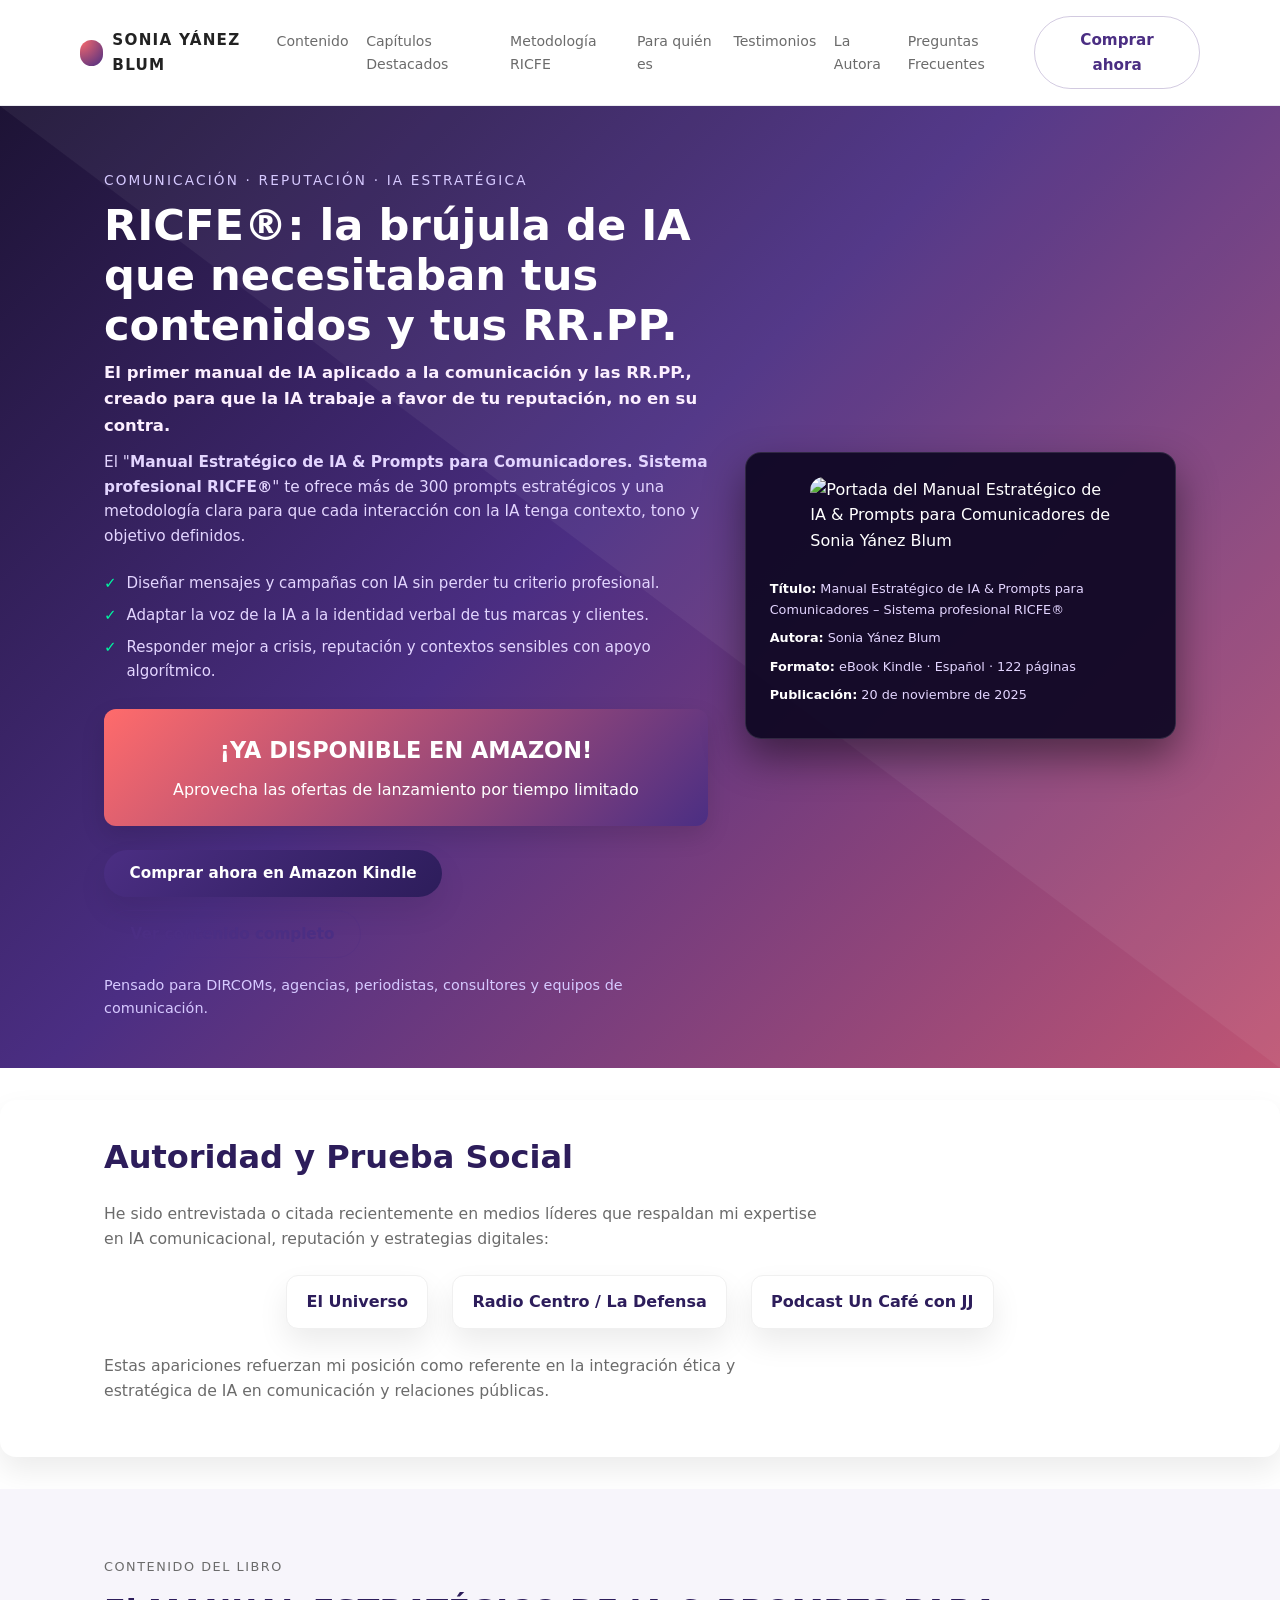
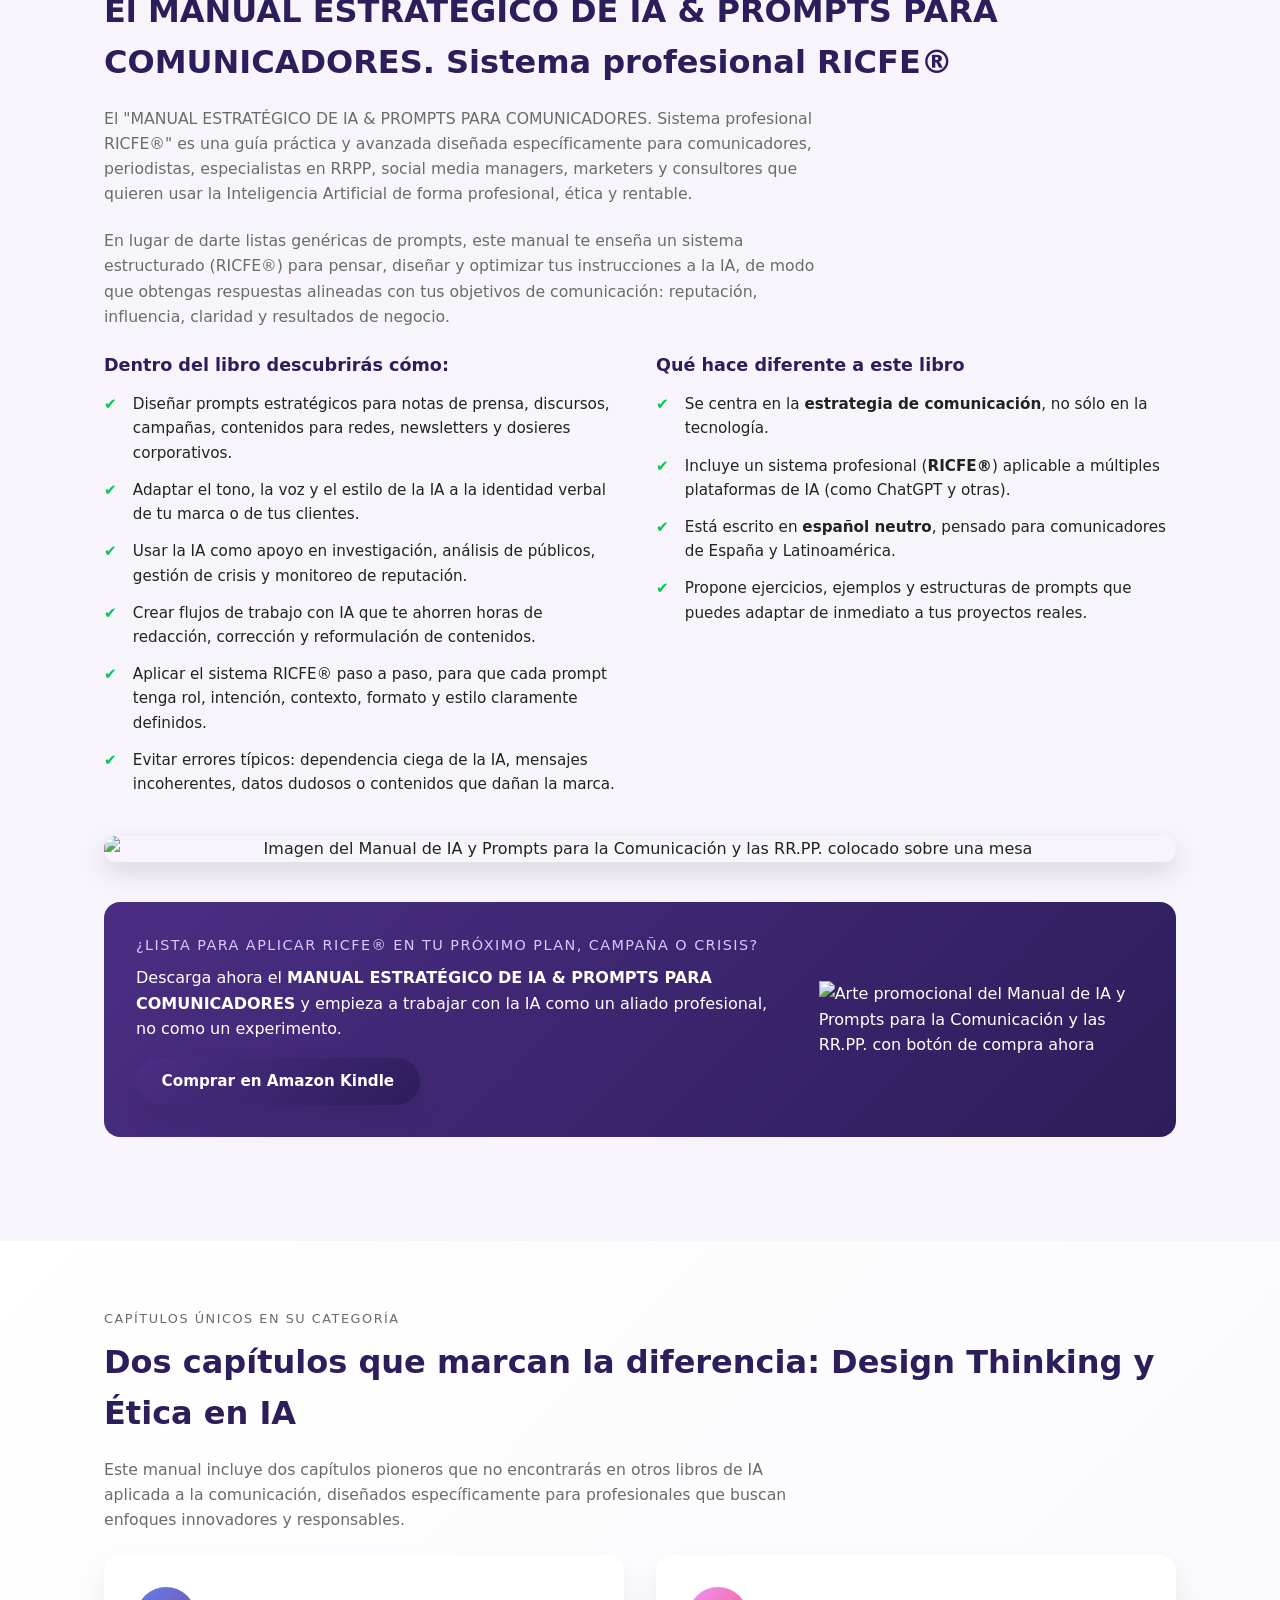
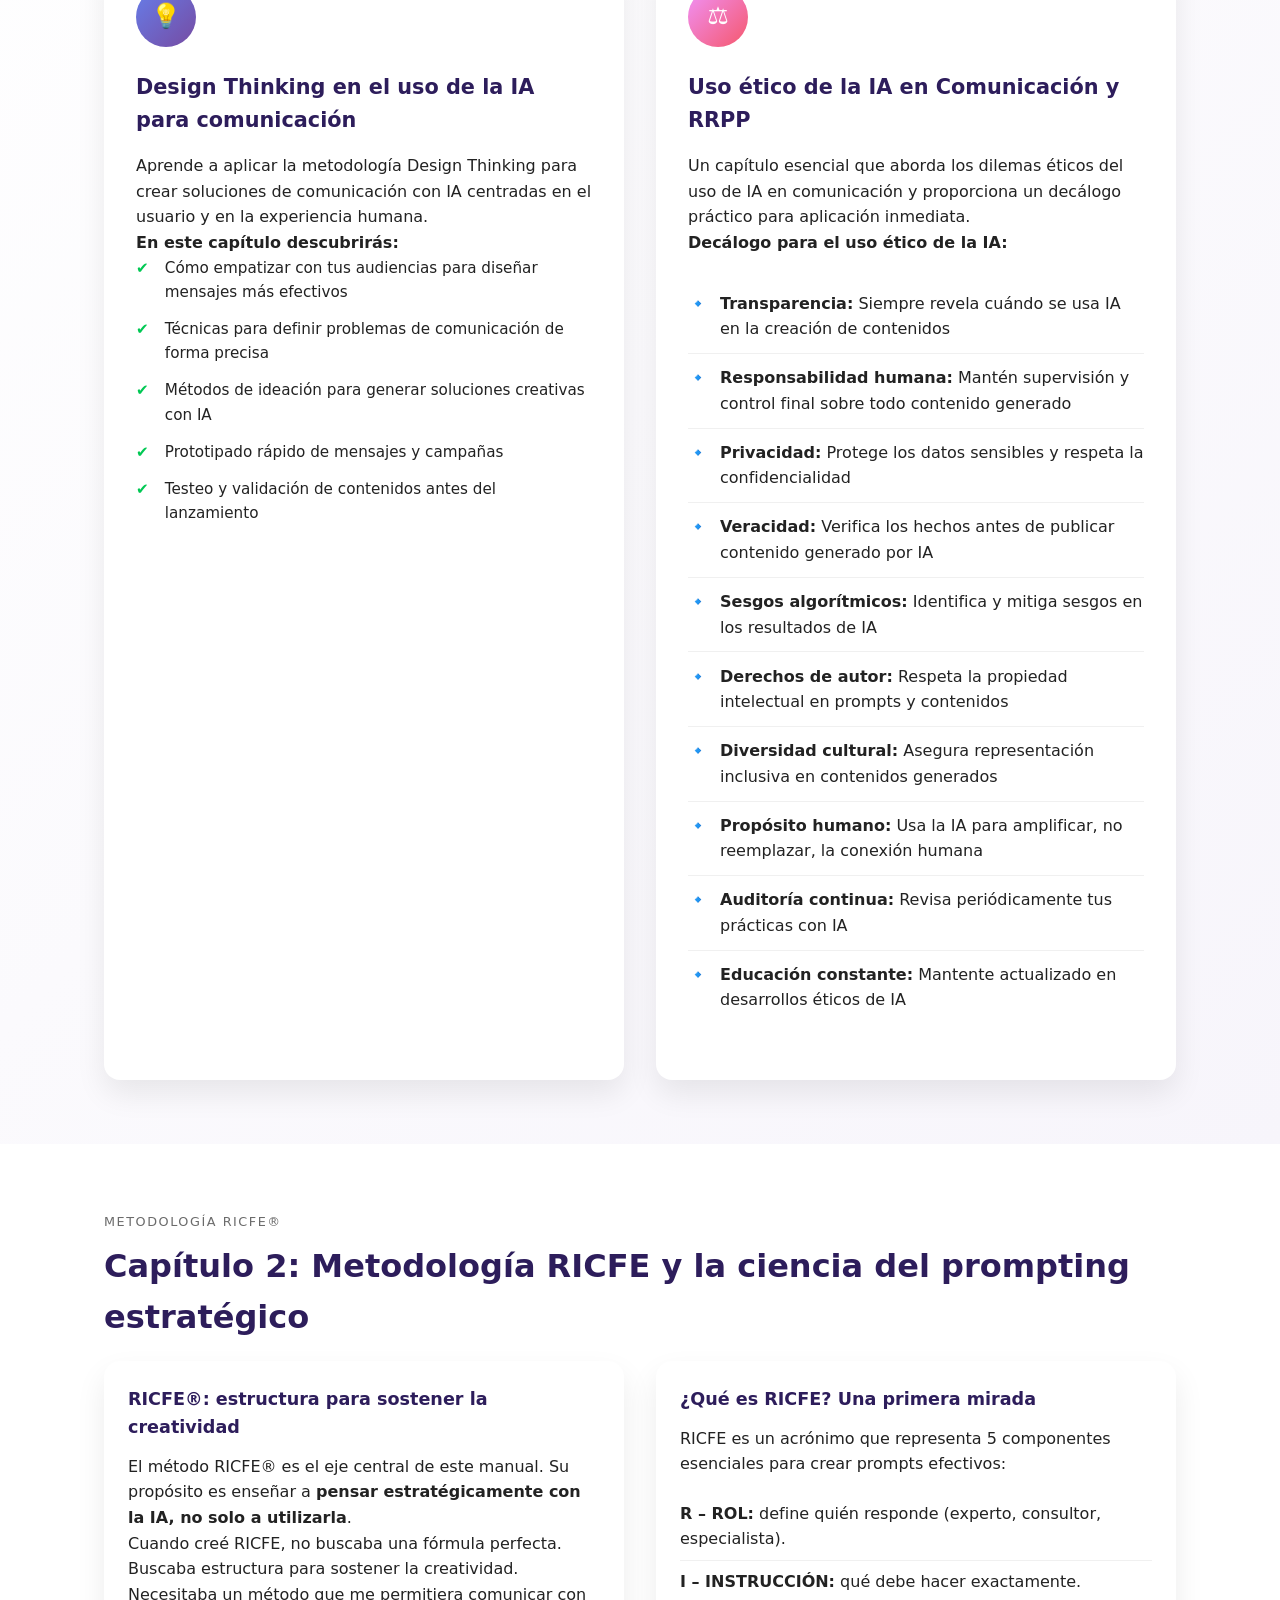
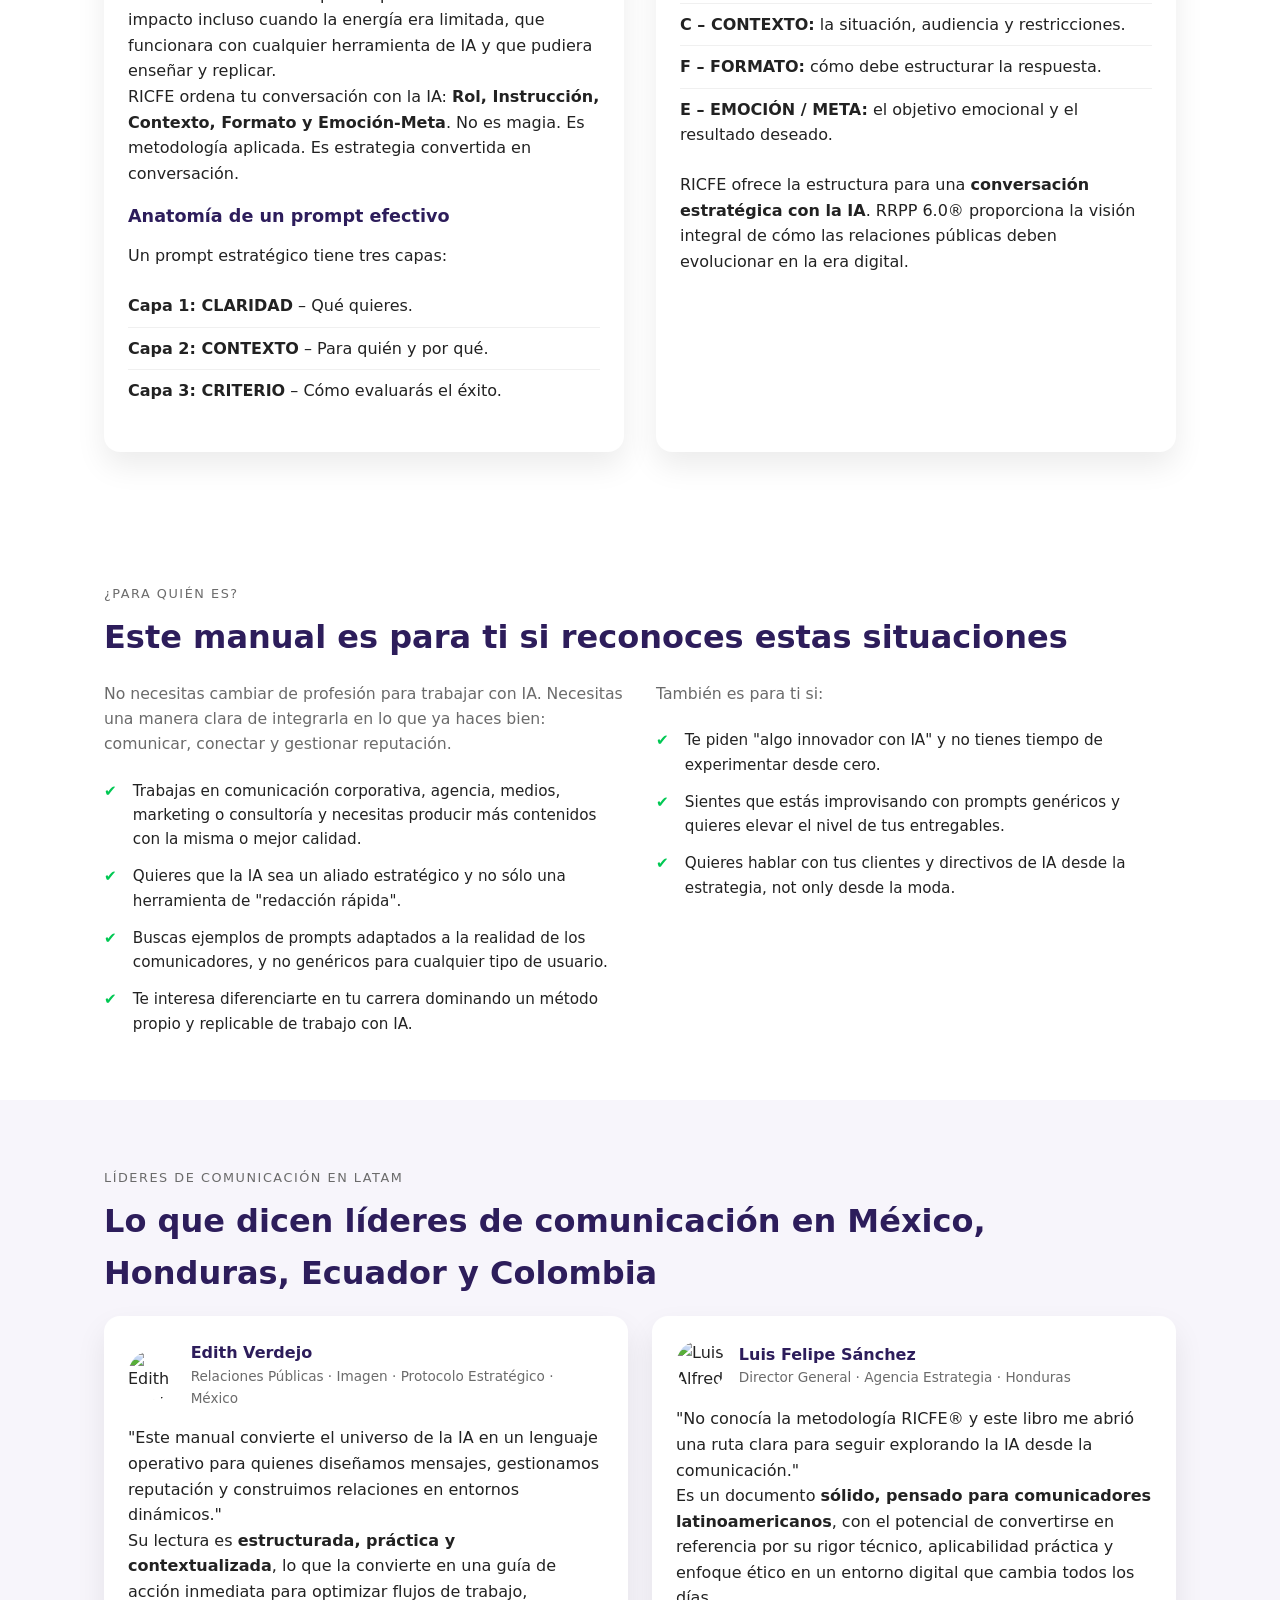
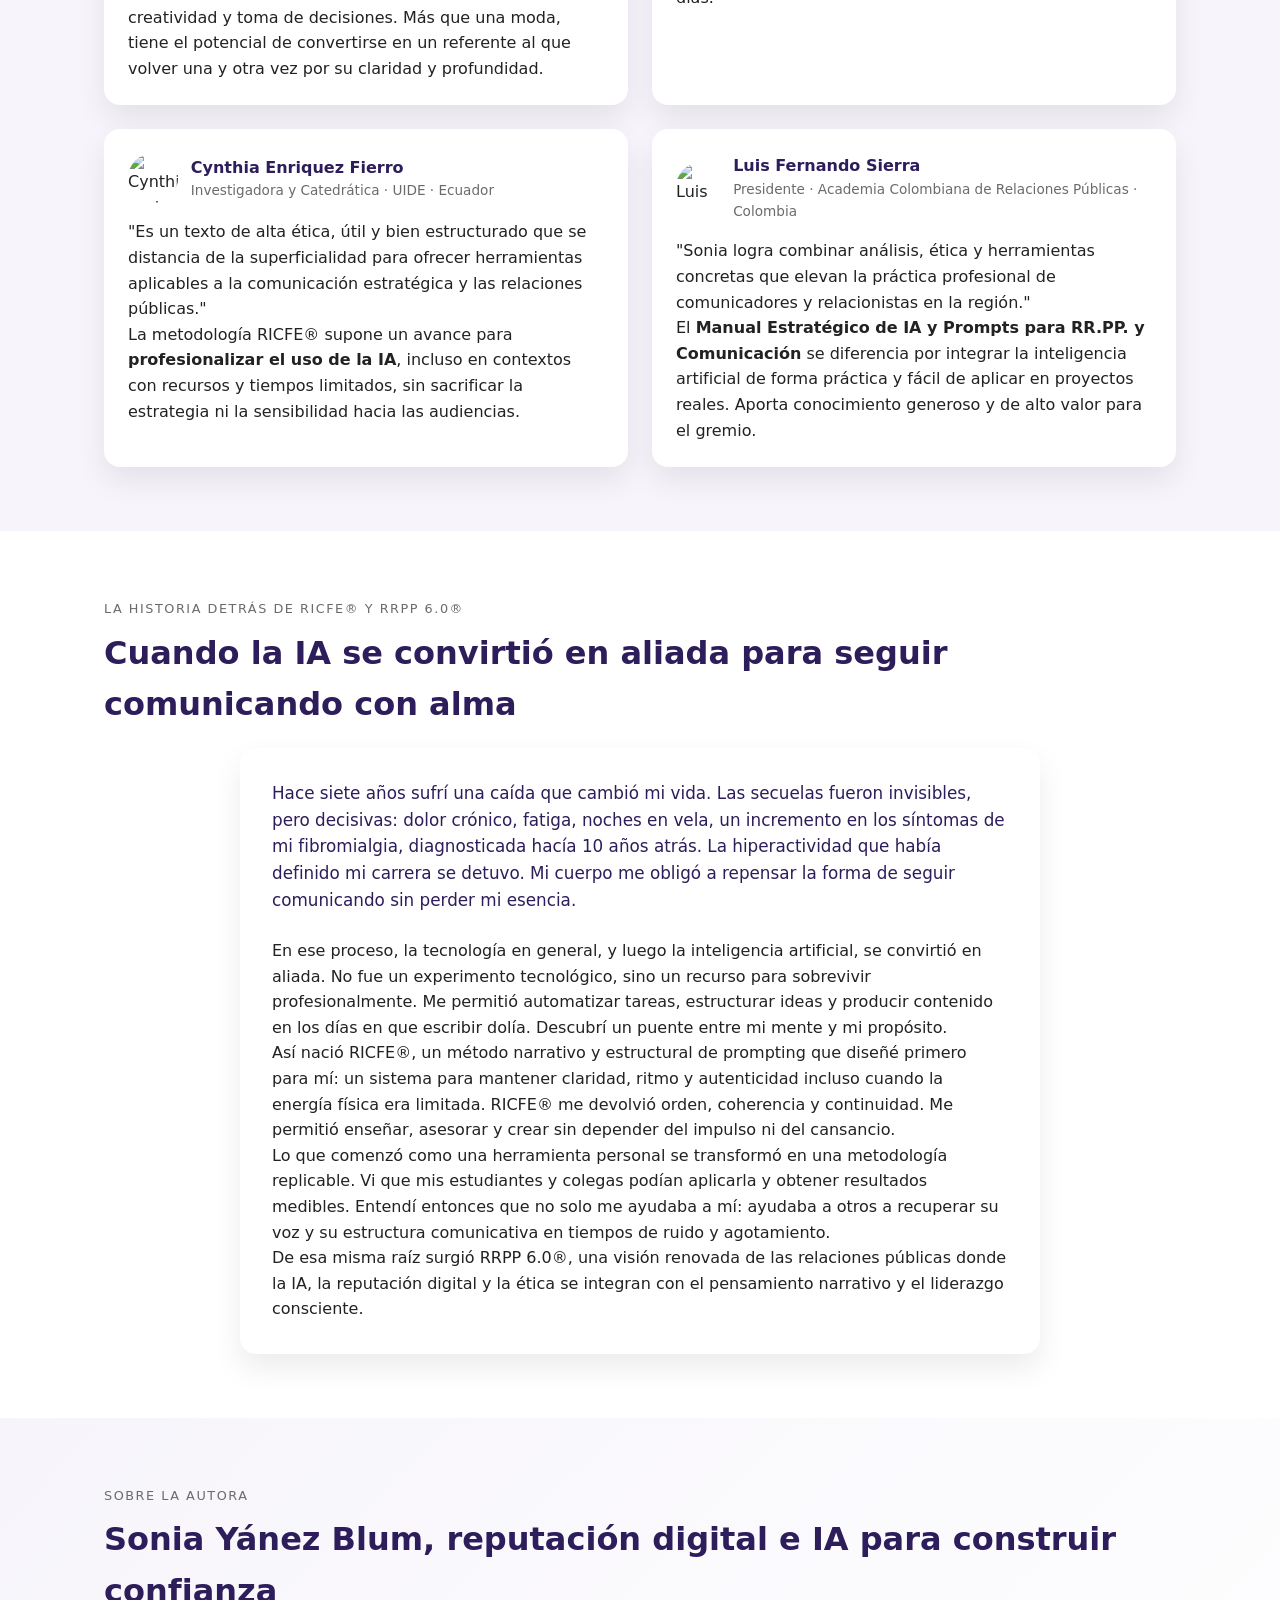
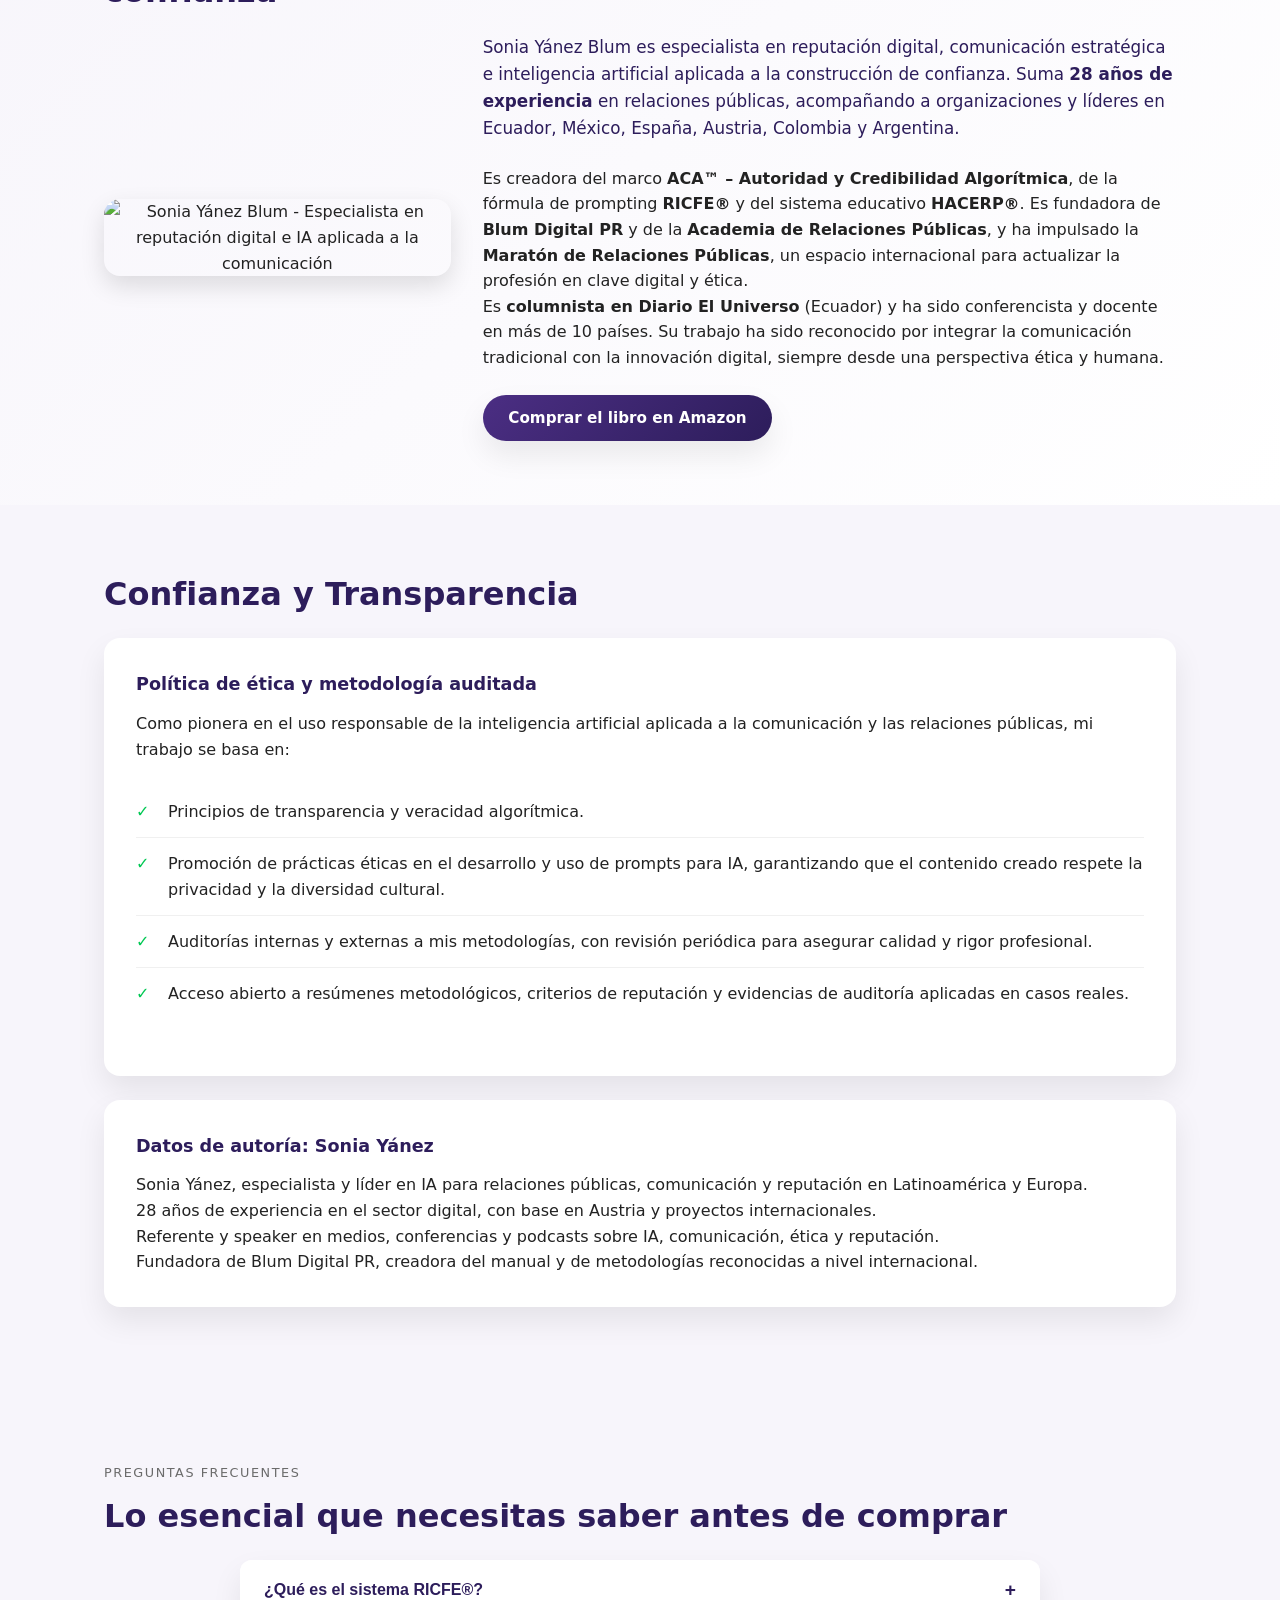
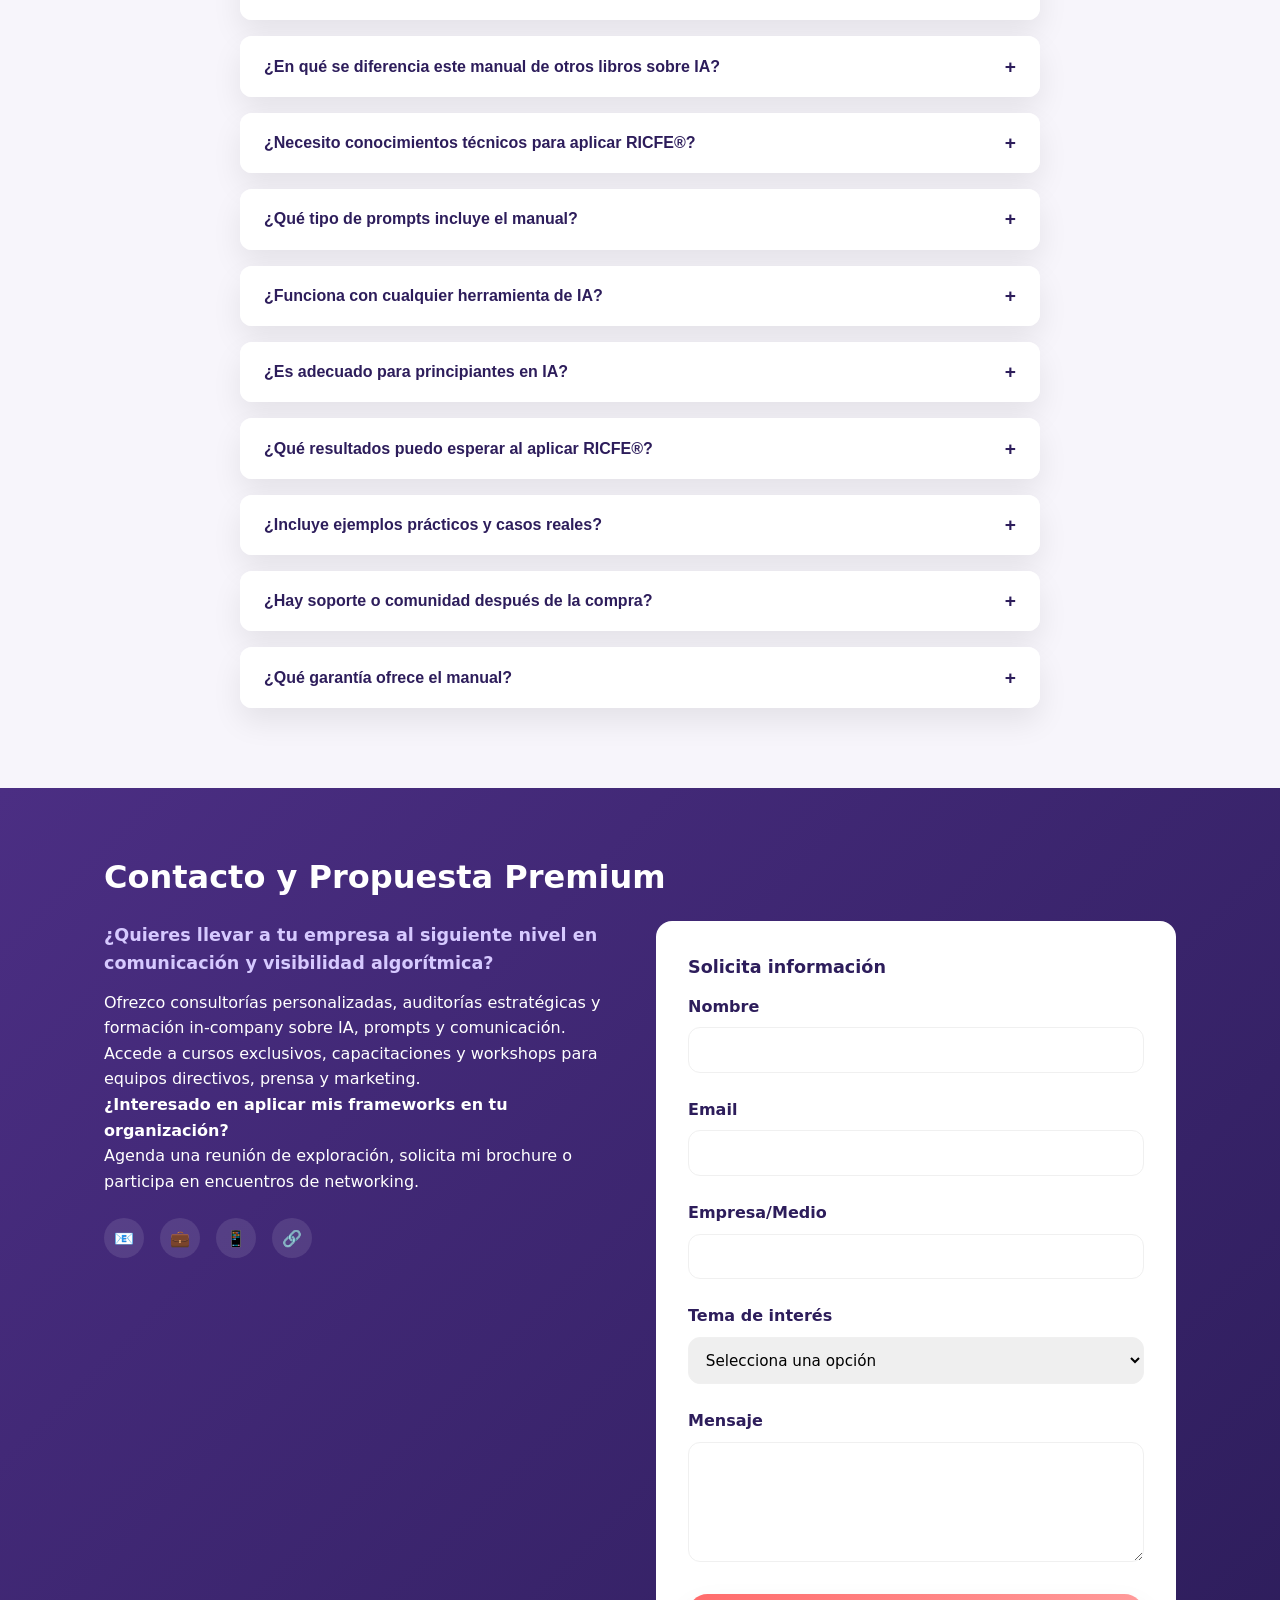
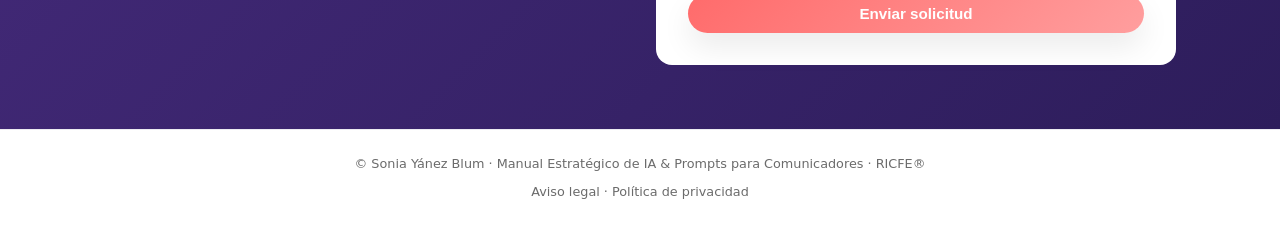
==== index.html @ a5f80fdf "Corregir enlace roto, formulario y links sociales en landing page - Corregir href="#contenidos" a "#" ====
<!DOCTYPE html> <html lang="es"> <head> <meta charset="UTF-8"> <meta name="viewport" content="width=device-width, initial-scale=1.0"> <title>Manual Estratégico de IA & Prompts para Comunicadores · RICFE® · Sonia Yánez Blum</title> <meta name="description" content="Manual Estratégico de IA & Prompts para Comunicadores · Sistema profesional RICFE®. Más de 300 prompts para comunicación, RR.PP., reputación y crisis. ¡YA DISPONIBLE EN AMAZON!"> <!-- Schema.org markup --> <script type="application/ld+json"> { "@context": "https://schema.org", "@graph": [ { "@type": "Book", "name": "Manual Estratégico de IA & Prompts para Comunicadores – Sistema profesional RICFE®", "author": { "@type": "Person", "name": "Sonia Yánez Blum", "jobTitle": "Especialista en Reputación Digital e IA", "url": "https://soniayanez.com" }, "publisher": { "@type": "Organization", "name": "Blum Digital PR" }, "datePublished": "2025-11-20", "bookFormat": "https://schema.org/EBook", "inLanguage": "es", "isbn": "B0G36LNG6W", "description": "Guía práctica con más de 300 prompts estratégicos y el sistema RICFE® para comunicadores que quieren usar la IA de forma profesional, ética y rentable.", "offers": { "@type": "Offer", "url": "https://amzn.eu/d/g2uzKe1", "price": "25.13", "priceCurrency": "EUR", "availability": "https://schema.org/InStock", "seller": { "@type": "Organization", "name": "Amazon" } } }, { "@type": "FAQPage", "mainEntity": [ { "@type": "Question", "name": "¿Qué es el sistema RICFE®?", "acceptedAnswer": { "@type": "Answer", "text": "RICFE® es un sistema profesional de prompting creado por Sonia Yánez Blum que estructura conversaciones con IA en 5 componentes: Rol, Instrucción, Contexto, Formato y Emoción/Meta. Nació como respuesta a la necesidad de mantener claridad y autenticidad en la comunicación incluso cuando la energía física es limitada." } }, { "@type": "Question", "name": "¿En qué se diferencia este manual de otros libros sobre IA?", "acceptedAnswer": { "@type": "Answer", "text": "Este manual no es solo una lista de prompts, sino un sistema estratégico probado en proyectos reales. Se enfoca específicamente en comunicación y RR.PP., incorpora la capa emocional en los prompts y está diseñado para profesionales que necesitan resultados medibles, no experimentos." } }, { "@type": "Question", "name": "¿Necesito conocimientos técnicos para aplicar RICFE®?", "acceptedAnswer": { "@type": "Answer", "text": "No. RICFE® está diseñado para comunicadores, no para programadores. Solo necesitas entender los fundamentos de la comunicación estratégica; el manual te guía paso a paso en la aplicación del sistema." } } ] } ] } </script> <style> :root { --color-primary: #4B2E83; --color-primary-dark: #2D1D5B; --color-accent: #FF6B6B; --color-accent-light: #FF9E9E; --color-bg-soft: #F7F5FB; --color-text: #222222; --color-muted: #6B6B6B; --color-light: #F0F0F0; --color-success: #00C853; --color-warning: #FF9800; --radius-lg: 16px; --radius-md: 12px; --shadow-soft: 0 14px 30px rgba(0, 0, 0, 0.08); --shadow-medium: 0 10px 25px rgba(0, 0, 0, 0.12); --shadow-strong: 0 20px 40px rgba(0, 0, 0, 0.18); --max-width: 1120px; --transition: all 0.3s ease; } /* Reset y base */ * { margin: 0; padding: 0; box-sizing: border-box; } body { font-family: system-ui, -apple-system, BlinkMacSystemFont, "Segoe UI", "Roboto", sans-serif; color: var(--color-text); background-color: #FFFFFF; line-height: 1.6; overflow-x: hidden; } img { max-width: 100%; height: auto; display: block; } a { color: inherit; text-decoration: none; transition: var(--transition); } .container { width: 100%; max-width: var(--max-width); margin: 0 auto; padding: 0 1.5rem; } /* Header */ .sy-header { background-color: #FFFFFF; border-bottom: 1px solid #ECECF1; position: sticky; top: 0; z-index: 100; backdrop-filter: blur(10px); } .sy-header-inner { display: flex; align-items: center; justify-content: space-between; padding: 1rem 0; } .sy-logo { display: flex; align-items: center; gap: 0.6rem; font-weight: 700; font-size: 0.95rem; letter-spacing: 0.08em; text-transform: uppercase; } .sy-logo-mark { width: 26px; height: 26px; border-radius: 999px; background: radial-gradient(circle at 0 0, var(--color-accent), var(--color-primary)); } .sy-nav { display: flex; gap: 1.1rem; font-size: 0.88rem; } .sy-nav a { color: var(--color-muted); position: relative; padding: 0.3rem 0; } .sy-nav a::after { content: ''; position: absolute; bottom: 0; left: 0; width: 0; height: 2px; background-color: var(--color-primary); transition: var(--transition); } .sy-nav a:hover::after { width: 100%; } /* Botones */ .btn { display: inline-flex; align-items: center; justify-content: center; padding: 0.7rem 1.6rem; border-radius: 999px; border: none; cursor: pointer; font-weight: 600; font-size: 0.95rem; transition: var(--transition); text-align: center; } .btn-primary { background: linear-gradient(135deg, var(--color-primary), var(--color-primary-dark)); color: #FFFFFF; box-shadow: var(--shadow-soft); } .btn-primary:hover { transform: translateY(-2px); box-shadow: var(--shadow-strong); } .btn-secondary { background-color: transparent; color: var(--color-primary); border: 1px solid rgba(75, 46, 131, 0.25); } .btn-secondary:hover { background-color: rgba(75, 46, 131, 0.06); transform: translateY(-1px); } .btn-accent { background: linear-gradient(135deg, var(--color-accent), var(--color-accent-light)); color: #FFFFFF; box-shadow: var(--shadow-soft); } .btn-accent:hover { transform: translateY(-2px); box-shadow: var(--shadow-strong); } /* Secciones comunes */ section { padding: 4rem 0; } .tagline { display: inline-block; font-size: 0.8rem; text-transform: uppercase; letter-spacing: 0.12em; color: var(--color-muted); margin-bottom: 0.5rem; } .section-title { font-size: clamp(1.9rem, 2.5vw, 2.2rem); margin: 0 0 1.1rem; color: var(--color-primary-dark); } .section-intro { font-size: 0.98rem; color: var(--color-muted); max-width: 720px; margin: 0 0 1.4rem; } .section-subheading { font-size: 1.1rem; font-weight: 600; margin-bottom: 0.8rem; color: var(--color-primary-dark); } .grid-2 { display: grid; gap: 2rem; } @media (min-width: 768px) { .grid-2 { grid-template-columns: repeat(2, 1fr); } } /* Listas con viñetas */ .bullets-list { list-style: none; padding: 0; margin: 0; display: grid; gap: 0.8rem; } .bullets-list li { position: relative; padding-left: 1.8rem; font-size: 0.95rem; } .bullets-list li::before { content: "✔"; position: absolute; left: 0; color: var(--color-success); font-weight: bold; } /* HERO MEJORADO */ .hero { background: linear-gradient(135deg, #1D1335 0, #4B2E83 45%, #FF6B6B 130%); color: #FFFFFF; padding: 4rem 0 3rem; position: relative; overflow: hidden; } .hero::before { content: ''; position: absolute; top: 0; left: 0; right: 0; bottom: 0; background: url('data:image/svg+xml;utf8,<svg xmlns="http://www.w3.org/2000/svg" viewBox="0 0 100 100" preserveAspectRatio="none"><path d="M0,0 L100,0 L100,100 Z" fill="rgba(255,255,255,0.05)"/></svg>'); background-size: cover; pointer-events: none; } .hero-inner { display: grid; gap: 2.3rem; align-items: center; position: relative; z-index: 1; } @media (min-width: 768px) { .hero-inner { grid-template-columns: 1.4fr 1fr; } } .hero-pretitle { font-size: 0.85rem; text-transform: uppercase; letter-spacing: 0.16em; color: #D6C9FF; margin-bottom: 0.6rem; } .hero-title { font-size: clamp(2.1rem, 4vw, 2.7rem); line-height: 1.15; margin: 0 0 0.6rem; } .hero-subtitle { font-size: 1.03rem; color: #FCEFFF; margin: 0 0 0.7rem; } .hero-highlight { font-size: 0.96rem; color: #E3D5FF; margin-bottom: 1.4rem; } .hero-bullets { list-style: none; padding: 0; margin: 0 0 1.6rem; display: grid; gap: 0.5rem; } .hero-bullets li { position: relative; padding-left: 1.4rem; font-size: 0.94rem; color: #E3D5FF; transition: var(--transition); } .hero-bullets li:hover { transform: translateX(5px); } .hero-bullets li::before { content: "✓"; position: absolute; left: 0; top: 0; color: #00F5A0; font-weight: 700; } /* Banner de lanzamiento destacado */ .launch-banner { background: linear-gradient(135deg, var(--color-accent), var(--color-primary)); color: white; padding: 1.5rem; text-align: center; border-radius: var(--radius-md); margin: 1.5rem 0; box-shadow: var(--shadow-medium); animation: pulse 2s infinite; } @keyframes pulse { 0% { transform: scale(1); } 50% { transform: scale(1.02); } 100% { transform: scale(1); } } .launch-banner h3 { margin: 0 0 0.5rem; font-size: 1.4rem; font-weight: 700; } .launch-banner p { margin: 0; font-size: 1rem; } .hero-cta-row { display: flex; flex-wrap: wrap; gap: 0.8rem; align-items: center; margin-bottom: 1rem; } .hero-book-card { border-radius: var(--radius-lg); box-shadow: 0 18px 40px rgba(0, 0, 0, 0.45); background: rgba(15, 8, 36, 0.94); padding: 1.5rem; display: flex; flex-direction: column; align-items: center; gap: 1.1rem; border: 1px solid rgba(255, 255, 255, 0.12); transition: var(--transition); } .hero-book-card:hover { transform: translateY(-5px); box-shadow: 0 25px 50px rgba(0, 0, 0, 0.6); } .hero-book-cover { width: 100%; max-width: 300px; border-radius: 14px; overflow: hidden; } .hero-book-meta { font-size: 0.8rem; color: #E3D5FF; width: 100%; } .hero-book-meta strong { color: #FFFFFF; } .hero-book-meta p { margin: 0.5rem 0; } /* CAPÍTULOS DESTACADOS */ .featured-chapters { background: linear-gradient(135deg, #FFFFFF 0%, var(--color-bg-soft) 100%); } .chapter-card { background: white; border-radius: var(--radius-lg); padding: 2rem; box-shadow: var(--shadow-soft); transition: var(--transition); height: 100%; } .chapter-card:hover { transform: translateY(-5px); box-shadow: var(--shadow-medium); } .chapter-icon { width: 60px; height: 60px; border-radius: 50%; display: flex; align-items: center; justify-content: center; margin-bottom: 1.5rem; font-size: 1.5rem; } .chapter-icon.design-thinking { background: linear-gradient(135deg, #667eea 0%, #764ba2 100%); color: white; } .chapter-icon.ethics { background: linear-gradient(135deg, #f093fb 0%, #f5576c 100%); color: white; } .chapter-title { font-size: 1.3rem; font-weight: 700; margin-bottom: 1rem; color: var(--color-primary-dark); } .decalogo-list { list-style: none; padding: 0; margin: 1.5rem 0; } .decalogo-list li { padding: 0.7rem 0; border-bottom: 1px solid var(--color-light); position: relative; padding-left: 2rem; } .decalogo-list li::before { content: "🔹"; position: absolute; left: 0; color: var(--color-primary); } .decalogo-list li:last-child { border-bottom: none; } /* CONTENIDO */ .content-section { background-color: var(--color-bg-soft); } .content-book-figure { text-align: center; margin: 2.5rem 0; } .content-book-figure img { border-radius: var(--radius-md); box-shadow: var(--shadow-medium); margin: 0 auto; } /* CTA intermedio */ .mid-cta { background: linear-gradient(135deg, var(--color-primary), var(--color-primary-dark)); color: white; border-radius: var(--radius-lg); padding: 2rem; margin: 2.5rem 0; } .mid-cta-grid { display: grid; gap: 2rem; align-items: center; } @media (min-width: 768px) { .mid-cta-grid { grid-template-columns: 2fr 1fr; } } .mid-cta-kicker { font-size: 0.9rem; text-transform: uppercase; letter-spacing: 0.1em; margin-bottom: 0.5rem; color: #D6C9FF; } .mid-cta-buttons { margin-top: 1rem; } /* METODOLOGÍA RICFE */ .ricfe-card { background: white; border-radius: var(--radius-lg); padding: 1.5rem; box-shadow: var(--shadow-soft); } .ricfe-subtitle { font-size: 1.1rem; font-weight: 600; margin-bottom: 0.8rem; color: var(--color-primary-dark); } .ricfe-layers, .ricfe-components { list-style: none; padding: 0; margin: 1rem 0; } .ricfe-layers li, .ricfe-components li { padding: 0.5rem 0; border-bottom: 1px solid var(--color-light); } .ricfe-layers li:last-child, .ricfe-components li:last-child { border-bottom: none; } /* TESTIMONIOS */ .testimonials-grid { display: grid; gap: 1.5rem; } @media (min-width: 768px) { .testimonials-grid { grid-template-columns: repeat(2, 1fr); } } .testimonial-card { background: white; border-radius: var(--radius-lg); padding: 1.5rem; box-shadow: var(--shadow-soft); } .testimonial-header { display: flex; align-items: center; gap: 0.8rem; margin-bottom: 1rem; } .testimonial-avatar { width: 50px; height: 50px; border-radius: 50%; overflow: hidden; } .testimonial-avatar img { width: 100%; height: 100%; object-fit: cover; } .testimonial-name { font-weight: 600; color: var(--color-primary-dark); } .testimonial-role { font-size: 0.85rem; color: var(--color-muted); } /* HISTORIA */ .story-card { background: white; border-radius: var(--radius-lg); padding: 2rem; box-shadow: var(--shadow-soft); max-width: 800px; margin: 0 auto; } .story-highlight { font-size: 1.05rem; font-weight: 500; margin-bottom: 1.5rem; color: var(--color-primary-dark); } /* AUTORA */ .author-section { background: linear-gradient(135deg, var(--color-bg-soft) 0%, #FFFFFF 100%); } .author-grid { display: grid; gap: 2rem; align-items: center; } @media (min-width: 768px) { .author-grid { grid-template-columns: 1fr 2fr; } } .author-highlight { font-size: 1.05rem; font-weight: 500; margin-bottom: 1.5rem; color: var(--color-primary-dark); } .author-image { text-align: center; } .author-image img { border-radius: var(--radius-lg); box-shadow: var(--shadow-medium); margin: 0 auto; } /* AUTORIDAD Y PRUEBA SOCIAL */ .authority-section { background: white; border-radius: var(--radius-lg); padding: 2rem; box-shadow: var(--shadow-soft); margin: 2rem 0; } .media-logos { display: flex; flex-wrap: wrap; gap: 1.5rem; justify-content: center; align-items: center; margin: 1.5rem 0; } .media-logo { background: white; padding: 0.8rem 1.2rem; border-radius: var(--radius-md); box-shadow: var(--shadow-soft); font-weight: 600; color: var(--color-primary-dark); border: 1px solid var(--color-light); } /* CONFIANZA Y TRANSPARENCIA */ .trust-section { background-color: var(--color-bg-soft); } .trust-card { background: white; border-radius: var(--radius-lg); padding: 2rem; box-shadow: var(--shadow-soft); margin-bottom: 1.5rem; } .trust-principles { list-style: none; padding: 0; margin: 1.5rem 0; } .trust-principles li { padding: 0.8rem 0; border-bottom: 1px solid var(--color-light); position: relative; padding-left: 2rem; } .trust-principles li::before { content: "✓"; position: absolute; left: 0; color: var(--color-success); font-weight: bold; } .trust-principles li:last-child { border-bottom: none; } /* CONTACTO Y PROPUESTA PREMIUM */ .contact-section { background: linear-gradient(135deg, var(--color-primary), var(--color-primary-dark)); color: white; } .contact-grid { display: grid; gap: 2rem; } @media (min-width: 768px) { .contact-grid { grid-template-columns: 1fr 1fr; } } .contact-form { background: white; border-radius: var(--radius-lg); padding: 2rem; color: var(--color-text); } .form-group { margin-bottom: 1.5rem; } .form-group label { display: block; margin-bottom: 0.5rem; font-weight: 600; color: var(--color-primary-dark); } .form-group input, .form-group select, .form-group textarea { width: 100%; padding: 0.8rem; border: 1px solid var(--color-light); border-radius: var(--radius-md); font-family: inherit; font-size: 0.95rem; } .form-group textarea { min-height: 120px; resize: vertical; } .social-links { display: flex; gap: 1rem; margin-top: 1.5rem; } .social-link { display: inline-flex; align-items: center; justify-content: center; width: 40px; height: 40px; background: rgba(255, 255, 255, 0.1); border-radius: 50%; transition: var(--transition); } .social-link:hover { background: rgba(255, 255, 255, 0.2); transform: translateY(-2px); } /* FAQ */ .faq-section { background-color: var(--color-bg-soft); } .faq-list { max-width: 800px; margin: 0 auto; } .faq-item { background: white; border-radius: var(--radius-md); margin-bottom: 1rem; overflow: hidden; box-shadow: var(--shadow-soft); } .faq-question { width: 100%; display: flex; justify-content: space-between; align-items: center; padding: 1.2rem 1.5rem; background: white; border: none; text-align: left; font-size: 1rem; font-weight: 600; color: var(--color-primary-dark); cursor: pointer; transition: var(--transition); } .faq-question:hover { background-color: #F9F7FF; } .faq-question::after { content: '+'; font-size: 1.2rem; transition: var(--transition); } .faq-question.active::after { content: '-'; } .faq-answer { padding: 0 1.5rem; max-height: 0; overflow: hidden; transition: max-height 0.3s ease; } .faq-answer.active { padding: 0 1.5rem 1.5rem; max-height: 500px; } /* Footer */ footer { border-top: 1px solid #ECECF1; padding: 1.5rem 0 2rem; font-size: 0.8rem; color: var(--color-muted); text-align: center; } /* Responsive */ @media (max-width: 767px) { .sy-nav { display: none; } .hero-cta-row { flex-direction: column; align-items: stretch; } .hero-cta-row .btn { width: 100%; justify-content: center; } .media-logos { flex-direction: column; gap: 1rem; } } </style> </head> <body> <!-- Header --> <header class="sy-header"> <div class="container sy-header-inner"> <div class="sy-logo" aria-label="Sonia Yánez Blum"> <div class="sy-logo-mark" aria-hidden="true"></div> <span>SONIA YÁNEZ BLUM</span> </div> <nav class="sy-nav" aria-label="Navegación principal"> <a href="#contenido">Contenido</a> <a href="#capitulos-destacados">Capítulos Destacados</a> <a href="#ricfe">Metodología RICFE</a> <a href="#para-quien">Para quién es</a> <a href="#testimonios">Testimonios</a> <a href="#autora">La Autora</a> <a href="#faq">Preguntas Frecuentes</a> </nav> <a href="https://amzn.eu/d/g2uzKe1" class="btn btn-secondary" target="_blank" rel="noopener noreferrer">Comprar ahora</a> </div> </header> <main> <!-- HERO --> <section class="hero" aria-labelledby="hero-title"> <div class="container hero-inner"> <div> <p class="hero-pretitle">Comunicación · Reputación · IA estratégica</p> <h1 id="hero-title" class="hero-title"> RICFE®: la brújula de IA que necesitaban tus contenidos y tus RR.PP. </h1> <h2 class="hero-subtitle"> El primer manual de IA aplicado a la comunicación y las RR.PP., creado para que la IA trabaje a favor de tu reputación, no en su contra. </h2> <p class="hero-highlight"> El "<strong>Manual Estratégico de IA &amp; Prompts para Comunicadores. Sistema profesional RICFE®</strong>" te ofrece más de 300 prompts estratégicos y una metodología clara para que cada interacción con la IA tenga contexto, tono y objetivo definidos. </p> <ul class="hero-bullets" aria-label="Resultados que puedes conseguir con el manual"> <li>Diseñar mensajes y campañas con IA sin perder tu criterio profesional.</li> <li>Adaptar la voz de la IA a la identidad verbal de tus marcas y clientes.</li> <li>Responder mejor a crisis, reputación y contextos sensibles con apoyo algorítmico.</li> </ul> <!-- Banner de oferta de lanzamiento --> <div class="launch-banner"> <h3>¡YA DISPONIBLE EN AMAZON!</h3> <p>Aprovecha las ofertas de lanzamiento por tiempo limitado</p> </div> <div class="hero-cta-row"> <!-- CTA 1 AMAZON --> <a href="https://amzn.eu/d/g2uzKe1" class="btn btn-primary" id="cta-amazon" target="_blank" rel="noopener noreferrer"> Comprar ahora en Amazon Kindle </a> <a href="#contenido" class="btn btn-secondary"> Ver contenido completo </a> </div> <p style="font-size: 0.9rem; color: #D6C9FF;"> Pensado para DIRCOMs, agencias, periodistas, consultores y equipos de comunicación. </p> </div> <aside aria-label="Portada del libro" class="hero-book-card"> <figure class="hero-book-cover"> <img src="https://soniayanez.com/wp-content/uploads/2025/11/Manual-Estrategico-IA-Prompts-RRPP-scaled.jpg" alt="Portada del Manual Estratégico de IA &amp; Prompts para Comunicadores de Sonia Yánez Blum" loading="eager"> </figure> <div class="hero-book-meta"> <p><strong>Título:</strong> Manual Estratégico de IA &amp; Prompts para Comunicadores – Sistema profesional RICFE®</p> <p><strong>Autora:</strong> Sonia Yánez Blum</p> <p><strong>Formato:</strong> eBook Kindle · Español · 122 páginas</p> <p><strong>Publicación:</strong> 20 de noviembre de 2025</p> </div> </aside> </div> </section> <!-- AUTORIDAD Y PRUEBA SOCIAL --> <section class="authority-section"> <div class="container"> <h2 class="section-title">Autoridad y Prueba Social</h2> <p class="section-intro"> He sido entrevistada o citada recientemente en medios líderes que respaldan mi expertise en IA comunicacional, reputación y estrategias digitales: </p> <div class="media-logos"> <div class="media-logo">El Universo</div> <div class="media-logo">Radio Centro / La Defensa</div> <div class="media-logo">Podcast Un Café con JJ</div> </div> <p class="section-intro"> Estas apariciones refuerzan mi posición como referente en la integración ética y estratégica de IA en comunicación y relaciones públicas. </p> </div> </section> <!-- CONTENIDO --> <section id="contenido" class="content-section" aria-labelledby="contenido-title"> <div class="container"> <span class="tagline">Contenido del libro</span> <h2 id="contenido-title" class="section-title"> El MANUAL ESTRATÉGICO DE IA &amp; PROMPTS PARA COMUNICADORES. Sistema profesional RICFE® </h2> <p class="section-intro"> El "MANUAL ESTRATÉGICO DE IA &amp; PROMPTS PARA COMUNICADORES. Sistema profesional RICFE®" es una guía práctica y avanzada diseñada específicamente para comunicadores, periodistas, especialistas en RRPP, social media managers, marketers y consultores que quieren usar la Inteligencia Artificial de forma profesional, ética y rentable. </p> <p class="section-intro"> En lugar de darte listas genéricas de prompts, este manual te enseña un sistema estructurado (RICFE®) para pensar, diseñar y optimizar tus instrucciones a la IA, de modo que obtengas respuestas alineadas con tus objetivos de comunicación: reputación, influencia, claridad y resultados de negocio. </p> <div class="grid-2"> <div> <p class="section-subheading">Dentro del libro descubrirás cómo:</p> <ul class="bullets-list"> <li>Diseñar prompts estratégicos para notas de prensa, discursos, campañas, contenidos para redes, newsletters y dosieres corporativos.</li> <li>Adaptar el tono, la voz y el estilo de la IA a la identidad verbal de tu marca o de tus clientes.</li> <li>Usar la IA como apoyo en investigación, análisis de públicos, gestión de crisis y monitoreo de reputación.</li> <li>Crear flujos de trabajo con IA que te ahorren horas de redacción, corrección y reformulación de contenidos.</li> <li>Aplicar el sistema RICFE® paso a paso, para que cada prompt tenga rol, intención, contexto, formato y estilo claramente definidos.</li> <li>Evitar errores típicos: dependencia ciega de la IA, mensajes incoherentes, datos dudosos o contenidos que dañan la marca.</li> </ul> </div> <div> <p class="section-subheading">Qué hace diferente a este libro</p> <ul class="bullets-list"> <li>Se centra en la <strong>estrategia de comunicación</strong>, no sólo en la tecnología.</li> <li>Incluye un sistema profesional (<strong>RICFE®</strong>) aplicable a múltiples plataformas de IA (como ChatGPT y otras).</li> <li>Está escrito en <strong>español neutro</strong>, pensado para comunicadores de España y Latinoamérica.</li> <li>Propone ejercicios, ejemplos y estructuras de prompts que puedes adaptar de inmediato a tus proyectos reales.</li> </ul> </div> </div> <!-- Imagen alternativa del libro --> <figure class="content-book-figure" aria-label="Segunda imagen del manual de IA y prompts"> <img src="https://soniayanez.com/wp-content/uploads/2025/11/Manual-de-IA-y-Prompts-RR.PP_-e1763767620308.png" alt="Imagen del Manual de IA y Prompts para la Comunicación y las RR.PP. colocado sobre una mesa"> </figure> <!-- CTA intermedio --> <div class="mid-cta"> <div class="mid-cta-grid"> <div class="mid-cta-copy"> <p class="mid-cta-kicker">¿Lista para aplicar RICFE® en tu próximo plan, campaña o crisis?</p> <p> Descarga ahora el <strong>MANUAL ESTRATÉGICO DE IA &amp; PROMPTS PARA COMUNICADORES</strong> y empieza a trabajar con la IA como un aliado profesional, no como un experimento. </p> <div class="mid-cta-buttons"> <a href="https://amzn.eu/d/g2uzKe1" class="btn btn-primary" target="_blank" rel="noopener noreferrer"> Comprar en Amazon Kindle </a> </div> </div> <figure class="mid-cta-image" aria-label="Arte del libro para compra en Amazon"> <img src="https://soniayanez.com/wp-content/uploads/2025/11/compra-ahora-1.png" alt="Arte promocional del Manual de IA y Prompts para la Comunicación y las RR.PP. con botón de compra ahora"> </figure> </div> </div> </div> </section> <!-- CAPÍTULOS DESTACADOS --> <section id="capitulos-destacados" class="featured-chapters"> <div class="container"> <span class="tagline">Capítulos únicos en su categoría</span> <h2 class="section-title"> Dos capítulos que marcan la diferencia: Design Thinking y Ética en IA </h2> <p class="section-intro"> Este manual incluye dos capítulos pioneros que no encontrarás en otros libros de IA aplicada a la comunicación, diseñados específicamente para profesionales que buscan enfoques innovadores y responsables. </p> <div class="grid-2"> <!-- Capítulo 1: Design Thinking --> <article class="chapter-card"> <div class="chapter-icon design-thinking"> 💡 </div> <h3 class="chapter-title">Design Thinking en el uso de la IA para comunicación</h3> <p> Aprende a aplicar la metodología Design Thinking para crear soluciones de comunicación con IA centradas en el usuario y en la experiencia humana. </p> <p><strong>En este capítulo descubrirás:</strong></p> <ul class="bullets-list"> <li>Cómo empatizar con tus audiencias para diseñar mensajes más efectivos</li> <li>Técnicas para definir problemas de comunicación de forma precisa</li> <li>Métodos de ideación para generar soluciones creativas con IA</li> <li>Prototipado rápido de mensajes y campañas</li> <li>Testeo y validación de contenidos antes del lanzamiento</li> </ul> </article> <!-- Capítulo 2: Ética en IA --> <article class="chapter-card"> <div class="chapter-icon ethics"> ⚖️ </div> <h3 class="chapter-title">Uso ético de la IA en Comunicación y RRPP</h3> <p> Un capítulo esencial que aborda los dilemas éticos del uso de IA en comunicación y proporciona un decálogo práctico para aplicación inmediata. </p> <p><strong>Decálogo para el uso ético de la IA:</strong></p> <ul class="decalogo-list"> <li><strong>Transparencia:</strong> Siempre revela cuándo se usa IA en la creación de contenidos</li> <li><strong>Responsabilidad humana:</strong> Mantén supervisión y control final sobre todo contenido generado</li> <li><strong>Privacidad:</strong> Protege los datos sensibles y respeta la confidencialidad</li> <li><strong>Veracidad:</strong> Verifica los hechos antes de publicar contenido generado por IA</li> <li><strong>Sesgos algorítmicos:</strong> Identifica y mitiga sesgos en los resultados de IA</li> <li><strong>Derechos de autor:</strong> Respeta la propiedad intelectual en prompts y contenidos</li> <li><strong>Diversidad cultural:</strong> Asegura representación inclusiva en contenidos generados</li> <li><strong>Propósito humano:</strong> Usa la IA para amplificar, no reemplazar, la conexión humana</li> <li><strong>Auditoría continua:</strong> Revisa periódicamente tus prácticas con IA</li> <li><strong>Educación constante:</strong> Mantente actualizado en desarrollos éticos de IA</li> </ul> </article> </div> </div> </section> <!-- METODOLOGÍA RICFE --> <section id="ricfe" aria-labelledby="ricfe-title"> <div class="container"> <span class="tagline">Metodología RICFE®</span> <h2 id="ricfe-title" class="section-title"> Capítulo 2: Metodología RICFE y la ciencia del prompting estratégico </h2> <div class="grid-2"> <div class="ricfe-card"> <p class="ricfe-subtitle">RICFE®: estructura para sostener la creatividad</p> <p> El método RICFE® es el eje central de este manual. Su propósito es enseñar a <strong>pensar estratégicamente con la IA, no solo a utilizarla</strong>. </p> <p> Cuando creé RICFE, no buscaba una fórmula perfecta. Buscaba estructura para sostener la creatividad. Necesitaba un método que me permitiera comunicar con impacto incluso cuando la energía era limitada, que funcionara con cualquier herramienta de IA y que pudiera enseñar y replicar. </p> <p> RICFE ordena tu conversación con la IA: <strong>Rol, Instrucción, Contexto, Formato y Emoción-Meta</strong>. No es magia. Es metodología aplicada. Es estrategia convertida en conversación. </p> <p class="ricfe-subtitle" style="margin-top: 1rem;">Anatomía de un prompt efectivo</p> <p>Un prompt estratégico tiene tres capas:</p> <ul class="ricfe-layers"> <li><strong>Capa 1: CLARIDAD</strong> – Qué quieres.</li> <li><strong>Capa 2: CONTEXTO</strong> – Para quién y por qué.</li> <li><strong>Capa 3: CRITERIO</strong> – Cómo evaluarás el éxito.</li> </ul> </div> <div class="ricfe-card"> <p class="ricfe-subtitle">¿Qué es RICFE? Una primera mirada</p> <p>RICFE es un acrónimo que representa 5 componentes esenciales para crear prompts efectivos:</p> <ul class="ricfe-components"> <li><strong>R – ROL:</strong> define quién responde (experto, consultor, especialista).</li> <li><strong>I – INSTRUCCIÓN:</strong> qué debe hacer exactamente.</li> <li><strong>C – CONTEXTO:</strong> la situación, audiencia y restricciones.</li> <li><strong>F – FORMATO:</strong> cómo debe estructurar la respuesta.</li> <li><strong>E – EMOCIÓN / META:</strong> el objetivo emocional y el resultado deseado.</li> </ul> <p style="margin-top: 0.7rem;"> RICFE ofrece la estructura para una <strong>conversación estratégica con la IA</strong>. RRPP 6.0® proporciona la visión integral de cómo las relaciones públicas deben evolucionar en la era digital. </p> </div> </div> </div> </section> <!-- PARA QUIÉN --> <section id="para-quien" aria-labelledby="para-quien-title"> <div class="container"> <span class="tagline">¿Para quién es?</span> <h2 id="para-quien-title" class="section-title"> Este manual es para ti si reconoces estas situaciones </h2> <div class="grid-2"> <div> <p class="section-intro"> No necesitas cambiar de profesión para trabajar con IA. Necesitas una manera clara de integrarla en lo que ya haces bien: comunicar, conectar y gestionar reputación. </p> <ul class="bullets-list"> <li>Trabajas en comunicación corporativa, agencia, medios, marketing o consultoría y necesitas producir más contenidos con la misma o mejor calidad.</li> <li>Quieres que la IA sea un aliado estratégico y no sólo una herramienta de "redacción rápida".</li> <li>Buscas ejemplos de prompts adaptados a la realidad de los comunicadores, y no genéricos para cualquier tipo de usuario.</li> <li>Te interesa diferenciarte en tu carrera dominando un método propio y replicable de trabajo con IA.</li> </ul> </div> <div> <p class="section-intro"> También es para ti si: </p> <ul class="bullets-list"> <li>Te piden "algo innovador con IA" y no tienes tiempo de experimentar desde cero.</li> <li>Sientes que estás improvisando con prompts genéricos y quieres elevar el nivel de tus entregables.</li> <li>Quieres hablar con tus clientes y directivos de IA desde la estrategia, not only desde la moda.</li> </ul> </div> </div> </div> </section> <!-- TESTIMONIOS --> <section id="testimonios" class="content-section" aria-labelledby="testimonios-title"> <div class="container"> <span class="tagline">Líderes de comunicación en LATAM</span> <h2 id="testimonios-title" class="section-title"> Lo que dicen líderes de comunicación en México, Honduras, Ecuador y Colombia </h2> <div class="testimonials-grid"> <!-- MÉXICO - Edith Verdejo --> <article class="testimonial-card" aria-label="Testimonio México"> <div class="testimonial-header"> <div class="testimonial-avatar"> <img src="https://soniayanez.com/wp-content/uploads/2025/08/Edith-Verdejo.jpg" alt="Edith Verdejo, líder de comunicación en México"> </div> <div> <p class="testimonial-name">Edith Verdejo</p> <p class="testimonial-role">Relaciones Públicas · Imagen · Protocolo Estratégico · México</p> </div> </div> <p> "Este manual convierte el universo de la IA en un lenguaje operativo para quienes diseñamos mensajes, gestionamos reputación y construimos relaciones en entornos dinámicos." </p> <p> Su lectura es <strong>estructurada, práctica y contextualizada</strong>, lo que la convierte en una guía de acción inmediata para optimizar flujos de trabajo, creatividad y toma de decisiones. Más que una moda, tiene el potencial de convertirse en un referente al que volver una y otra vez por su claridad y profundidad. </p> </article> <!-- HONDURAS - Luis Alfredo Sánchez --> <article class="testimonial-card" aria-label="Testimonio Honduras"> <div class="testimonial-header"> <div class="testimonial-avatar"> <img src="https://soniayanez.com/wp-content/uploads/2025/08/Luis-alfredo-Sanchez.jpg" alt="Luis Alfredo Sánchez, director general de Agencia Estrategia en Honduras"> </div> <div> <p class="testimonial-name">Luis Felipe Sánchez</p> <p class="testimonial-role">Director General · Agencia Estrategia · Honduras</p> </div> </div> <p> "No conocía la metodología RICFE® y este libro me abrió una ruta clara para seguir explorando la IA desde la comunicación." </p> <p> Es un documento <strong>sólido, pensado para comunicadores latinoamericanos</strong>, con el potencial de convertirse en referencia por su rigor técnico, aplicabilidad práctica y enfoque ético en un entorno digital que cambia todos los días. </p> </article> <!-- ECUADOR - Cynthia Enriquez --> <article class="testimonial-card" aria-label="Testimonio Ecuador"> <div class="testimonial-header"> <div class="testimonial-avatar"> <img src="https://soniayanez.com/wp-content/uploads/2025/08/Cynthia-Enriquez.jpg" alt="Cynthia Enriquez Fierro, investigadora y catedrática en Ecuador"> </div> <div> <p class="testimonial-name">Cynthia Enriquez Fierro</p> <p class="testimonial-role">Investigadora y Catedrática · UIDE · Ecuador</p> </div> </div> <p> "Es un texto de alta ética, útil y bien estructurado que se distancia de la superficialidad para ofrecer herramientas aplicables a la comunicación estratégica y las relaciones públicas." </p> <p> La metodología RICFE® supone un avance para <strong>profesionalizar el uso de la IA</strong>, incluso en contextos con recursos y tiempos limitados, sin sacrificar la estrategia ni la sensibilidad hacia las audiencias. </p> </article> <!-- COLOMBIA - Luis Sierra --> <article class="testimonial-card" aria-label="Testimonio Colombia"> <div class="testimonial-header"> <div class="testimonial-avatar"> <img src="https://soniayanez.com/wp-content/uploads/2025/08/Luis-Sierra.jpg" alt="Luis Fernando Sierra, presidente de la Academia Colombiana de Relaciones Públicas"> </div> <div> <p class="testimonial-name">Luis Fernando Sierra</p> <p class="testimonial-role">Presidente · Academia Colombiana de Relaciones Públicas · Colombia</p> </div> </div> <p> "Sonia logra combinar análisis, ética y herramientas concretas que elevan la práctica profesional de comunicadores y relacionistas en la región." </p> <p> El <strong>Manual Estratégico de IA y Prompts para RR.PP. y Comunicación</strong> se diferencia por integrar la inteligencia artificial de forma práctica y fácil de aplicar en proyectos reales. Aporta conocimiento generoso y de alto valor para el gremio. </p> </article> </div> </div> </section> <!-- HISTORIA DETRÁS DE RICFE --> <section id="historia" aria-labelledby="historia-title"> <div class="container"> <span class="tagline">La historia detrás de RICFE® y RRPP 6.0®</span> <h2 id="historia-title" class="section-title"> Cuando la IA se convirtió en aliada para seguir comunicando con alma </h2> <div class="story-card"> <p class="story-highlight"> Hace siete años sufrí una caída que cambió mi vida. Las secuelas fueron invisibles, pero decisivas: dolor crónico, fatiga, noches en vela, un incremento en los síntomas de mi fibromialgia, diagnosticada hacía 10 años atrás. La hiperactividad que había definido mi carrera se detuvo. Mi cuerpo me obligó a repensar la forma de seguir comunicando sin perder mi esencia. </p> <p> En ese proceso, la tecnología en general, y luego la inteligencia artificial, se convirtió en aliada. No fue un experimento tecnológico, sino un recurso para sobrevivir profesionalmente. Me permitió automatizar tareas, estructurar ideas y producir contenido en los días en que escribir dolía. Descubrí un puente entre mi mente y mi propósito. </p> <p> Así nació RICFE®, un método narrativo y estructural de prompting que diseñé primero para mí: un sistema para mantener claridad, ritmo y autenticidad incluso cuando la energía física era limitada. RICFE® me devolvió orden, coherencia y continuidad. Me permitió enseñar, asesorar y crear sin depender del impulso ni del cansancio. </p> <p> Lo que comenzó como una herramienta personal se transformó en una metodología replicable. Vi que mis estudiantes y colegas podían aplicarla y obtener resultados medibles. Entendí entonces que no solo me ayudaba a mí: ayudaba a otros a recuperar su voz y su estructura comunicativa en tiempos de ruido y agotamiento. </p> <p> De esa misma raíz surgió RRPP 6.0®, una visión renovada de las relaciones públicas donde la IA, la reputación digital y la ética se integran con el pensamiento narrativo y el liderazgo consciente. </p> </div> </div> </section> <!-- SOBRE LA AUTORA --> <section id="autora" class="author-section" aria-labelledby="autora-title"> <div class="container"> <span class="tagline">Sobre la autora</span> <h2 id="autora-title" class="section-title"> Sonia Yánez Blum, reputación digital e IA para construir confianza </h2> <div class="author-grid"> <div class="author-image"> <img src="https://soniayanez.com/wp-content/uploads/2025/09/Sonia-Yanez-web-rrpp.png" alt="Sonia Yánez Blum - Especialista en reputación digital e IA aplicada a la comunicación"> </div> <div> <p class="author-highlight"> Sonia Yánez Blum es especialista en reputación digital, comunicación estratégica e inteligencia artificial aplicada a la construcción de confianza. Suma <strong>28 años de experiencia</strong> en relaciones públicas, acompañando a organizaciones y líderes en Ecuador, México, España, Austria, Colombia y Argentina. </p> <p> Es creadora del marco <strong>ACA™ – Autoridad y Credibilidad Algorítmica</strong>, de la fórmula de prompting <strong>RICFE®</strong> y del sistema educativo <strong>HACERP®</strong>. Es fundadora de <strong>Blum Digital PR</strong> y de la <strong>Academia de Relaciones Públicas</strong>, y ha impulsado la <strong>Maratón de Relaciones Públicas</strong>, un espacio internacional para actualizar la profesión en clave digital y ética. </p> <p> Es <strong>columnista en Diario El Universo</strong> (Ecuador) y ha sido conferencista y docente en más de 10 países. Su trabajo ha sido reconocido por integrar la comunicación tradicional con la innovación digital, siempre desde una perspectiva ética y humana. </p> <div style="margin-top: 1.5rem;"> <a href="https://amzn.eu/d/g2uzKe1" class="btn btn-primary" target="_blank" rel="noopener noreferrer"> Comprar el libro en Amazon </a> </div> </div> </div> </div> </section> <!-- CONFIANZA Y TRANSPARENCIA --> <section class="trust-section"> <div class="container"> <h2 class="section-title">Confianza y Transparencia</h2> <div class="trust-card"> <h3 class="section-subheading">Política de ética y metodología auditada</h3> <p> Como pionera en el uso responsable de la inteligencia artificial aplicada a la comunicación y las relaciones públicas, mi trabajo se basa en: </p> <ul class="trust-principles"> <li>Principios de transparencia y veracidad algorítmica.</li> <li>Promoción de prácticas éticas en el desarrollo y uso de prompts para IA, garantizando que el contenido creado respete la privacidad y la diversidad cultural.</li> <li>Auditorías internas y externas a mis metodologías, con revisión periódica para asegurar calidad y rigor profesional.</li> <li>Acceso abierto a resúmenes metodológicos, criterios de reputación y evidencias de auditoría aplicadas en casos reales.</li> </ul> </div> <div class="trust-card"> <h3 class="section-subheading">Datos de autoría: Sonia Yánez</h3> <p> Sonia Yánez, especialista y líder en IA para relaciones públicas, comunicación y reputación en Latinoamérica y Europa. </p> <p> 28 años de experiencia en el sector digital, con base en Austria y proyectos internacionales. </p> <p> Referente y speaker en medios, conferencias y podcasts sobre IA, comunicación, ética y reputación. </p> <p> Fundadora de Blum Digital PR, creadora del manual y de metodologías reconocidas a nivel internacional. </p> </div> </div> </section> <!-- PREGUNTAS FRECUENTES --> <section id="faq" class="faq-section"> <div class="container"> <span class="tagline">Preguntas frecuentes</span> <h2 class="section-title"> Lo esencial que necesitas saber antes de comprar </h2> <div class="faq-list"> <!-- Pregunta 1 --> <div class="faq-item"> <button class="faq-question"> ¿Qué es el sistema RICFE®? </button> <div class="faq-answer"> <p>RICFE® es un sistema profesional de prompting creado por Sonia Yánez Blum que estructura conversaciones con IA en 5 componentes: Rol, Instrucción, Contexto, Formato y Emoción/Meta. Nació como respuesta a la necesidad de mantener claridad y autenticidad en la comunicación incluso cuando la energía física es limitada.</p> </div> </div> <!-- Pregunta 2 --> <div class="faq-item"> <button class="faq-question"> ¿En qué se diferencia este manual de otros libros sobre IA? </button> <div class="faq-answer"> <p>Este manual no es solo una lista de prompts, sino un sistema estratégico probado en proyectos reales. Se enfoca específicamente en comunicación y RR.PP., incorpora la capa emocional en los prompts y está diseñado para profesionales que necesitan resultados medibles, no experimentos.</p> </div> </div> <!-- Pregunta 3 --> <div class="faq-item"> <button class="faq-question"> ¿Necesito conocimientos técnicos para aplicar RICFE®? </button> <div class="faq-answer"> <p>No. RICFE® está diseñado para comunicadores, no para programadores. Solo necesitas entender los fundamentos de la comunicación estratégica; el manual te guía paso a paso en la aplicación del sistema.</p> </div> </div> <!-- Pregunta 4 --> <div class="faq-item"> <button class="faq-question"> ¿Qué tipo de prompts incluye el manual? </button> <div class="faq-answer"> <p>El manual incluye más de 300 prompts específicos para comunicación corporativa, gestión de crisis, reputación digital, contenidos para redes sociales, discursos, notas de prensa, newsletters y estrategias de relaciones públicas.</p> </div> </div> <!-- Pregunta 5 --> <div class="faq-item"> <button class="faq-question"> ¿Funciona con cualquier herramienta de IA? </button> <div class="faq-answer"> <p>Sí. RICFE® es un sistema metodológico que puedes aplicar en ChatGPT, Gemini, Claude, y cualquier otra plataforma de IA generativa. El enfoque está en la estructura del prompt, no en la herramienta específica.</p> </div> </div> <!-- Pregunta 6 --> <div class="faq-item"> <button class="faq-question"> ¿Es adecuado para principiantes en IA? </button> <div class="faq-answer"> <p>Absolutamente. El manual está diseñado para profesionales de comunicación que quieren empezar a usar IA de forma estratégica. Incluye fundamentos básicos y avanza progresivamente hacia técnicas más avanzadas.</p> </div> </div> <!-- Pregunta 7 --> <div class="faq-item"> <button class="faq-question"> ¿Qué resultados puedo esperar al aplicar RICFE®? </button> <div class="faq-answer"> <p>Los usuarios reportan ahorro de tiempo (hasta 70% en tareas de redacción), mayor coherencia en los mensajes, mejor adaptación del tono de marca, y respuestas más estratégicas de la IA para situaciones complejas.</p> </div> </div> <!-- Pregunta 8 --> <div class="faq-item"> <button class="faq-question"> ¿Incluye ejemplos prácticos y casos reales? </button> <div class="faq-answer"> <p>Sí. El manual está repleto de ejemplos aplicados a situaciones reales de comunicación corporativa, crisis reputacionales, lanzamientos de productos y gestión de relaciones con medios.</p> </div> </div> <!-- Pregunta 9 --> <div class="faq-item"> <button class="faq-question"> ¿Hay soporte o comunidad después de la compra? </button> <div class="faq-answer"> <p>Los compradores del manual tienen acceso a recursos adicionales y pueden unirse a comunidades profesionales donde se comparten experiencias y mejores prácticas sobre la aplicación de RICFE®.</p> </div> </div> <!-- Pregunta 10 --> <div class="faq-item"> <button class="faq-question"> ¿Qué garantía ofrece el manual? </button> <div class="faq-answer"> <p>Ofrecemos garantía de satisfacción. Si en los primeros 7 días no encuentras valor en las estrategias presentadas, puedes contactarnos para una solución personalizada.</p> </div> </div> </div> </div> </section> <!-- CONTACTO Y PROPUESTA PREMIUM --> <section class="contact-section"> <div class="container"> <h2 class="section-title" style="color: white;">Contacto y Propuesta Premium</h2> <div class="contact-grid"> <div> <h3 class="section-subheading" style="color: #D6C9FF;">¿Quieres llevar a tu empresa al siguiente nivel en comunicación y visibilidad algorítmica?</h3> <p>Ofrezco consultorías personalizadas, auditorías estratégicas y formación in-company sobre IA, prompts y comunicación.</p> <p>Accede a cursos exclusivos, capacitaciones y workshops para equipos directivos, prensa y marketing.</p> <p><strong>¿Interesado en aplicar mis frameworks en tu organización?</strong></p> <p>Agenda una reunión de exploración, solicita mi brochure o participa en encuentros de networking.</p> <div class="social-links"> <a href="mailto:info@soniayanez.com" class="social-link" aria-label="Email">📧</a> <a href="https://www.linkedin.com/in/soniayanezblum/" class="social-link" target="_blank" rel="noopener noreferrer" aria-label="LinkedIn">💼</a> <a href="https://wa.me/?text=Hola%20Sonia%2C%20me%20interesa%20tu%20manual%20RICFE" class="social-link" target="_blank" rel="noopener noreferrer" aria-label="WhatsApp">📱</a> <a href="https://soniayanez.com" class="social-link" target="_blank" rel="noopener noreferrer" aria-label="Sitio web">🔗</a> </div> </div> <div class="contact-form"> <h3 class="section-subheading">Solicita información</h3> <form id="contact-form"> <div class="form-group"> <label for="name">Nombre</label> <input type="text" id="name" name="name" required> </div> <div class="form-group"> <label for="email">Email</label> <input type="email" id="email" name="email" required> </div> <div class="form-group"> <label for="company">Empresa/Medio</label> <input type="text" id="company" name="company"> </div> <div class="form-group"> <label for="interest">Tema de interés</label> <select id="interest" name="interest"> <option value="">Selecciona una opción</option> <option value="consultoria">Consultoría</option> <option value="curso">Curso</option> <option value="auditoria">Auditoría</option> <option value="prensa">Prensa</option> <option value="podcast">Podcast</option> <option value="otro">Otro</option> </select> </div> <div class="form-group"> <label for="message">Mensaje</label> <textarea id="message" name="message"></textarea> </div> <button type="submit" class="btn btn-accent" style="width: 100%;">Enviar solicitud</button> <p id="form-status" style="margin-top: 1rem; text-align: center; display: none;"></p> </form> </div> </div> </div> </section> </main> <footer> <div class="container"> <p>© <span id="year"></span> Sonia Yánez Blum · Manual Estratégico de IA &amp; Prompts para Comunicadores · RICFE®</p> <p style="margin-top: 0.5rem;"> <a href="https://soniayanez.com/aviso-legal">Aviso legal</a> · <a href="https://soniayanez.com/politica-privacidad">Política de privacidad</a> </p> </div> </footer> <script> // Año actual en el footer document.getElementById('year').textContent = new Date().getFullYear(); // Smooth scroll para enlaces internos document.querySelectorAll('a[href^="#"]').forEach(anchor => { anchor.addEventListener('click', function (e) { e.preventDefault(); const target = document.querySelector(this.getAttribute('href')); if (target) { target.scrollIntoView({ behavior: 'smooth', block: 'start' }); } }); }); // Efecto de scroll en header window.addEventListener('scroll', function() { const header = document.querySelector('.sy-header'); if (window.scrollY > 50) { header.style.boxShadow = '0 5px 15px rgba(0, 0, 0, 0.05)'; } else { header.style.boxShadow = 'none'; } }); // Formulario de contacto
document.getElementById('contact-form').addEventListener('submit', function(e) {
  e.preventDefault();
  const name = document.getElementById('name').value;
  const email = document.getElementById('email').value;
  const company = document.getElementById('company').value;
  const interest = document.getElementById('interest').value;
  const message = document.getElementById('message').value;
  const subject = encodeURIComponent('Solicitud desde web - ' + (interest || 'General'));
  const body = encodeURIComponent(
    'Nombre: ' + name + '\n' +
    'Email: ' + email + '\n' +
    'Empresa: ' + (company || 'No especificada') + '\n' +
    'Interés: ' + (interest || 'No especificado') + '\n\n' +
    'Mensaje:\n' + (message || 'Sin mensaje adicional')
  );
  window.location.href = 'mailto:info@soniayanez.com?subject=' + subject + '&body=' + body;
  const status = document.getElementById('form-status');
  status.style.display = 'block';
  status.style.color = '#00C853';
  status.textContent = 'Se abrirá tu cliente de correo para enviar la solicitud.';
});

// FAQ acordeón document.querySelectorAll('.faq-question').forEach(button => { button.addEventListener('click', () => { const faqItem = button.parentElement; const answer = faqItem.querySelector('.faq-answer'); // Cerrar todos los demás document.querySelectorAll('.faq-item').forEach(item => { if (item !== faqItem) { item.querySelector('.faq-question').classList.remove('active'); item.querySelector('.faq-answer').classList.remove('active'); } }); // Alternar el actual button.classList.toggle('active'); answer.classList.toggle('active'); }); }); </script> </body> </html>
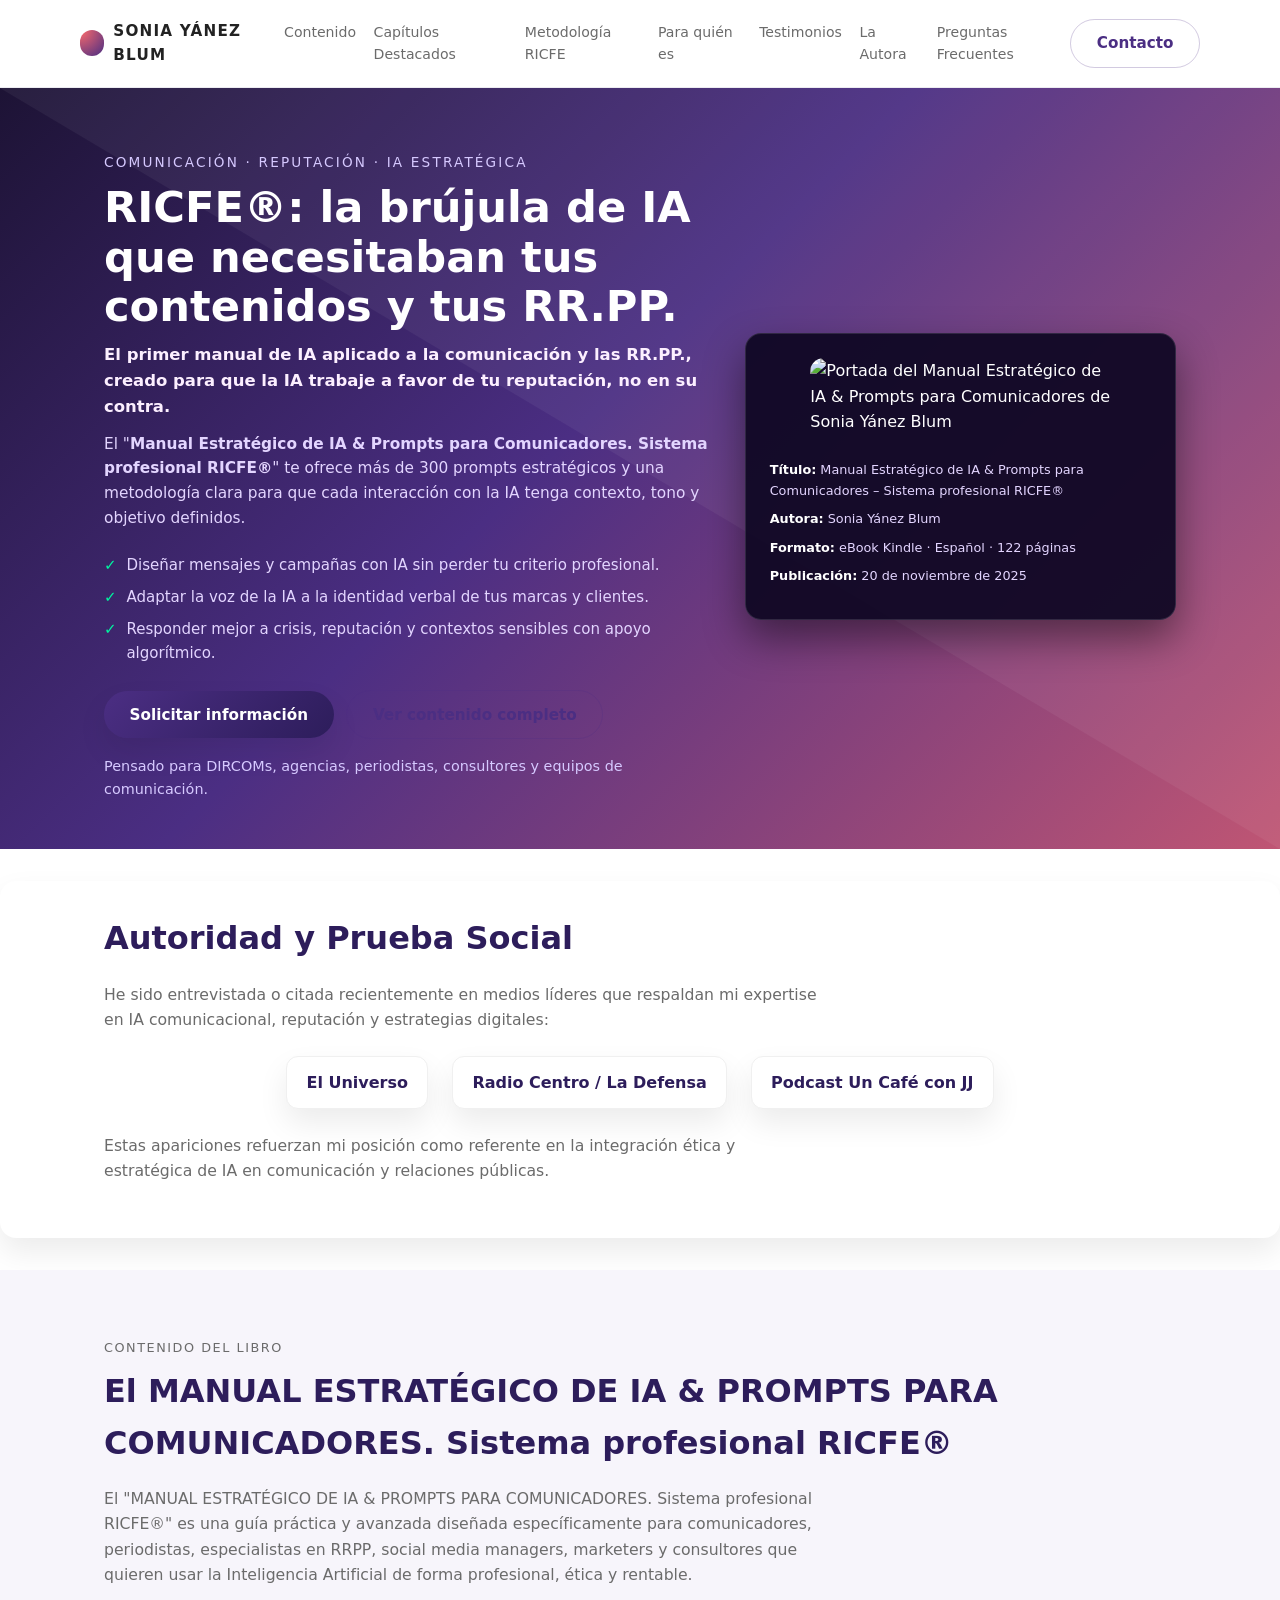
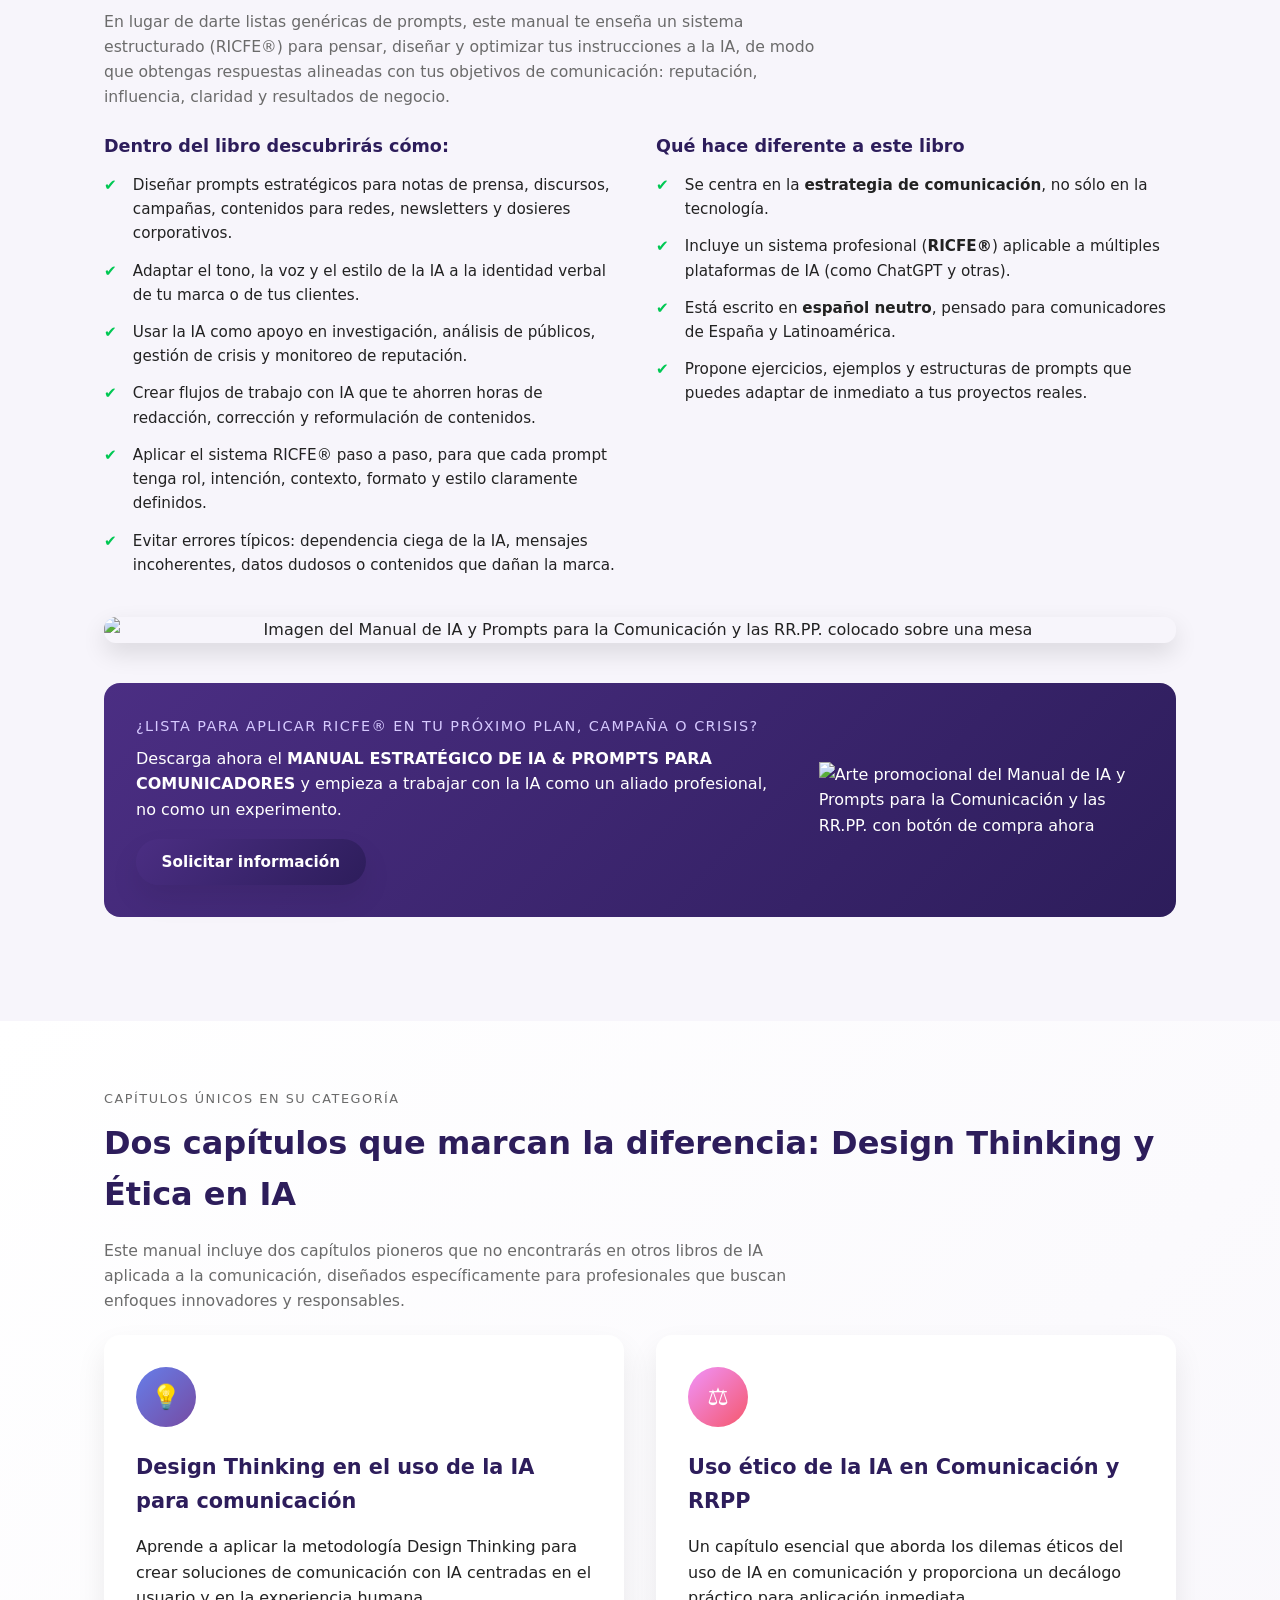
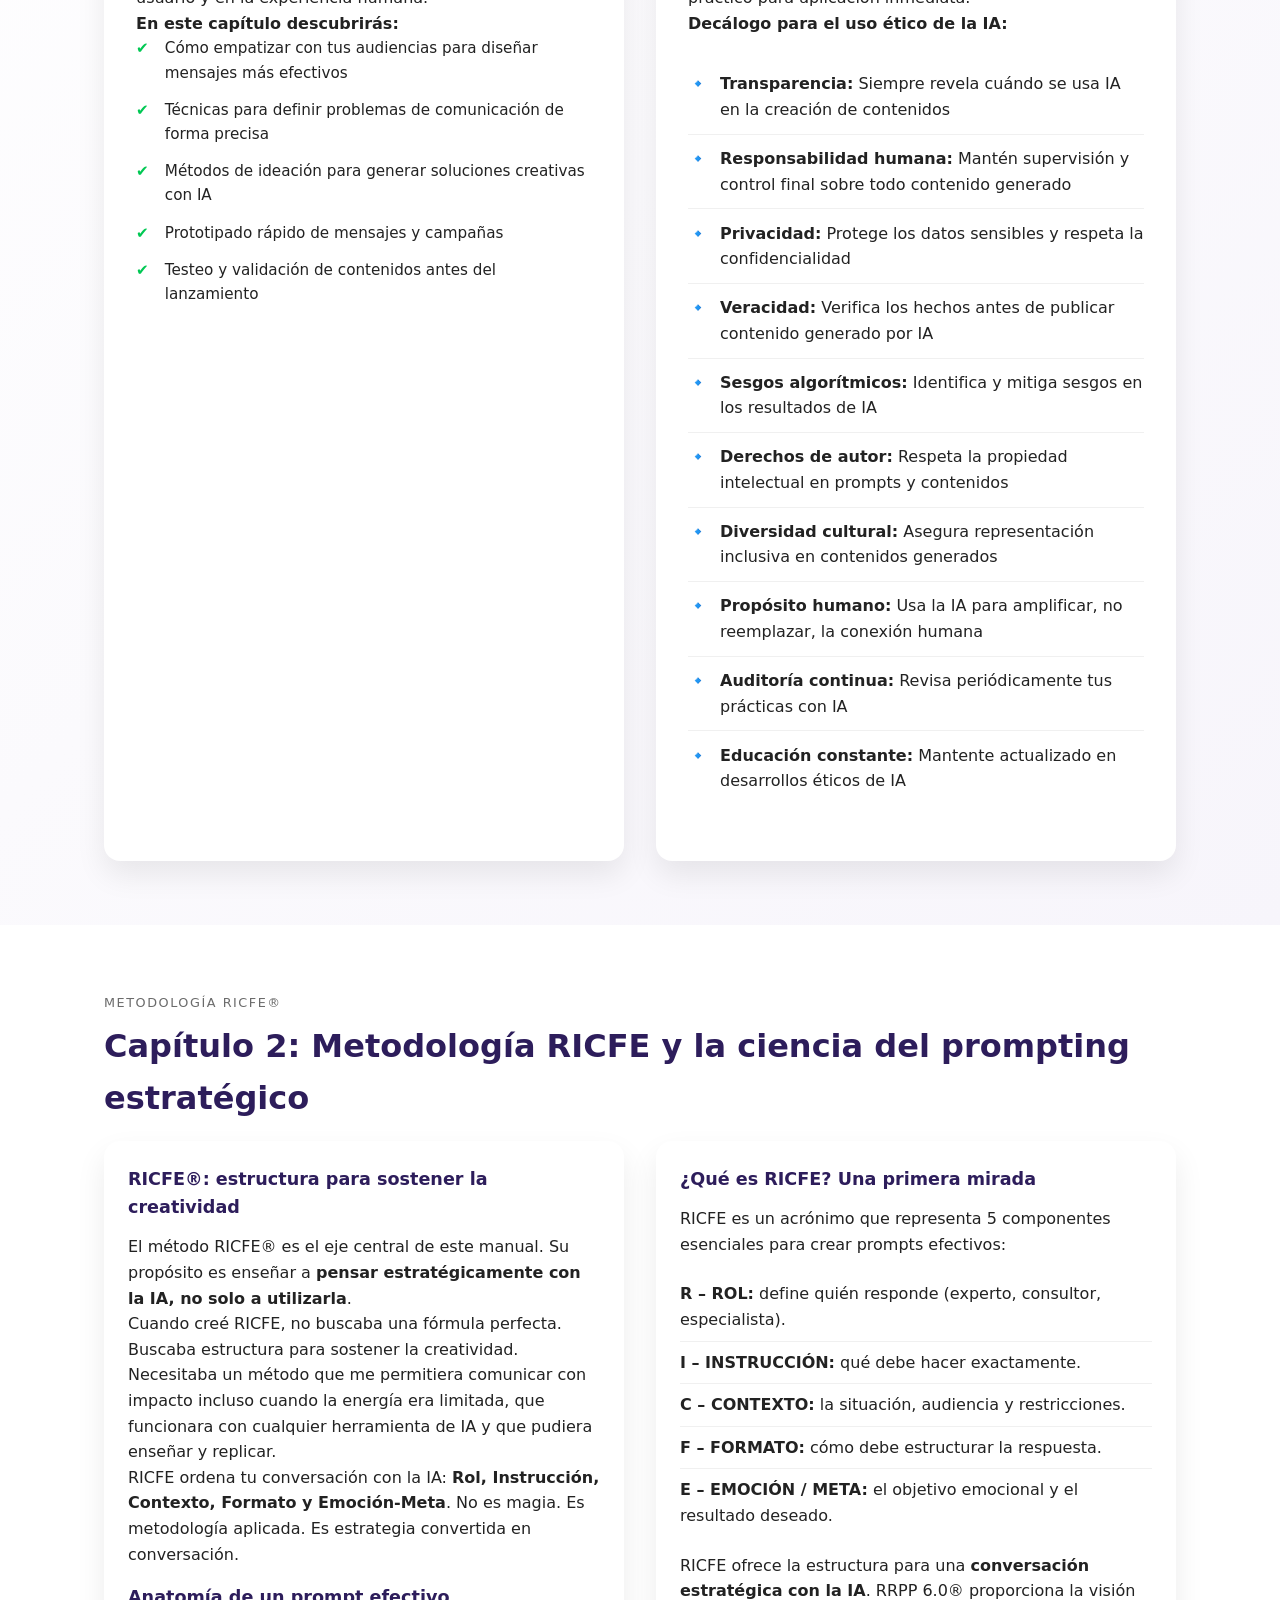
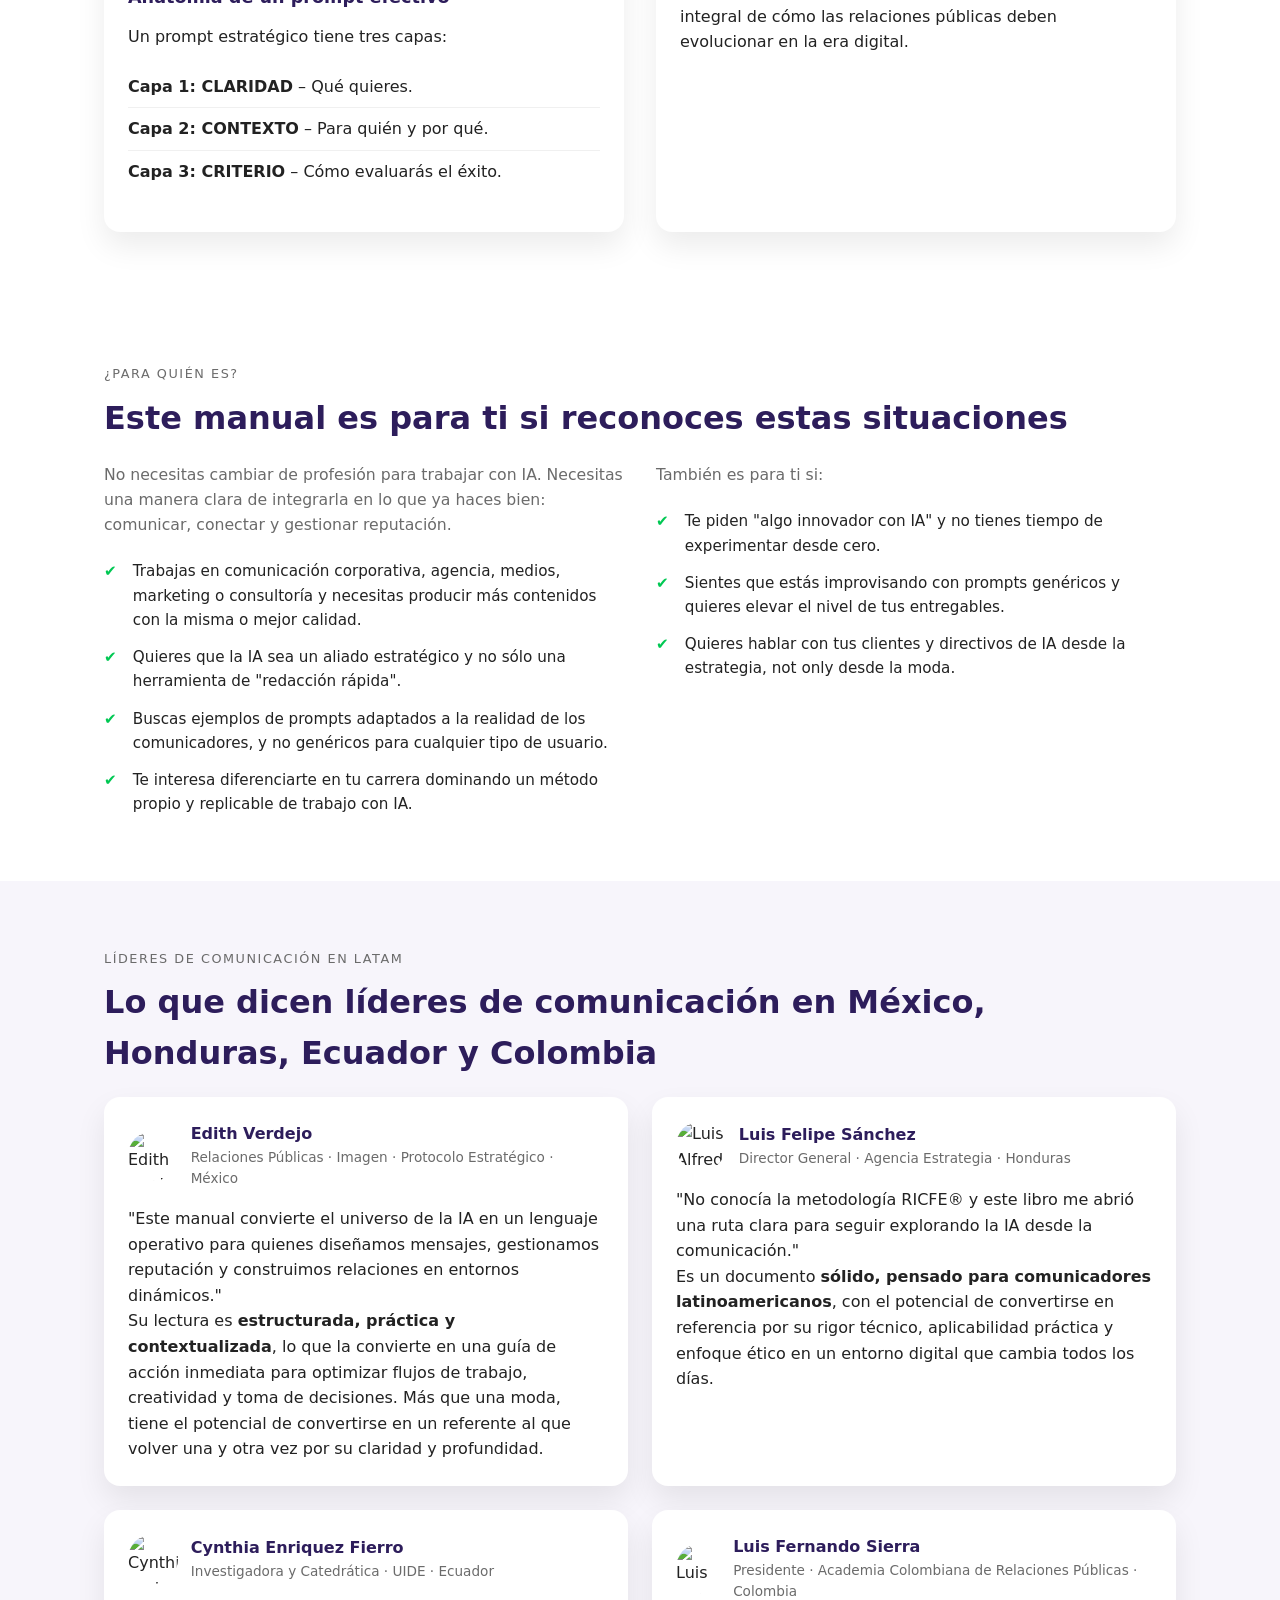
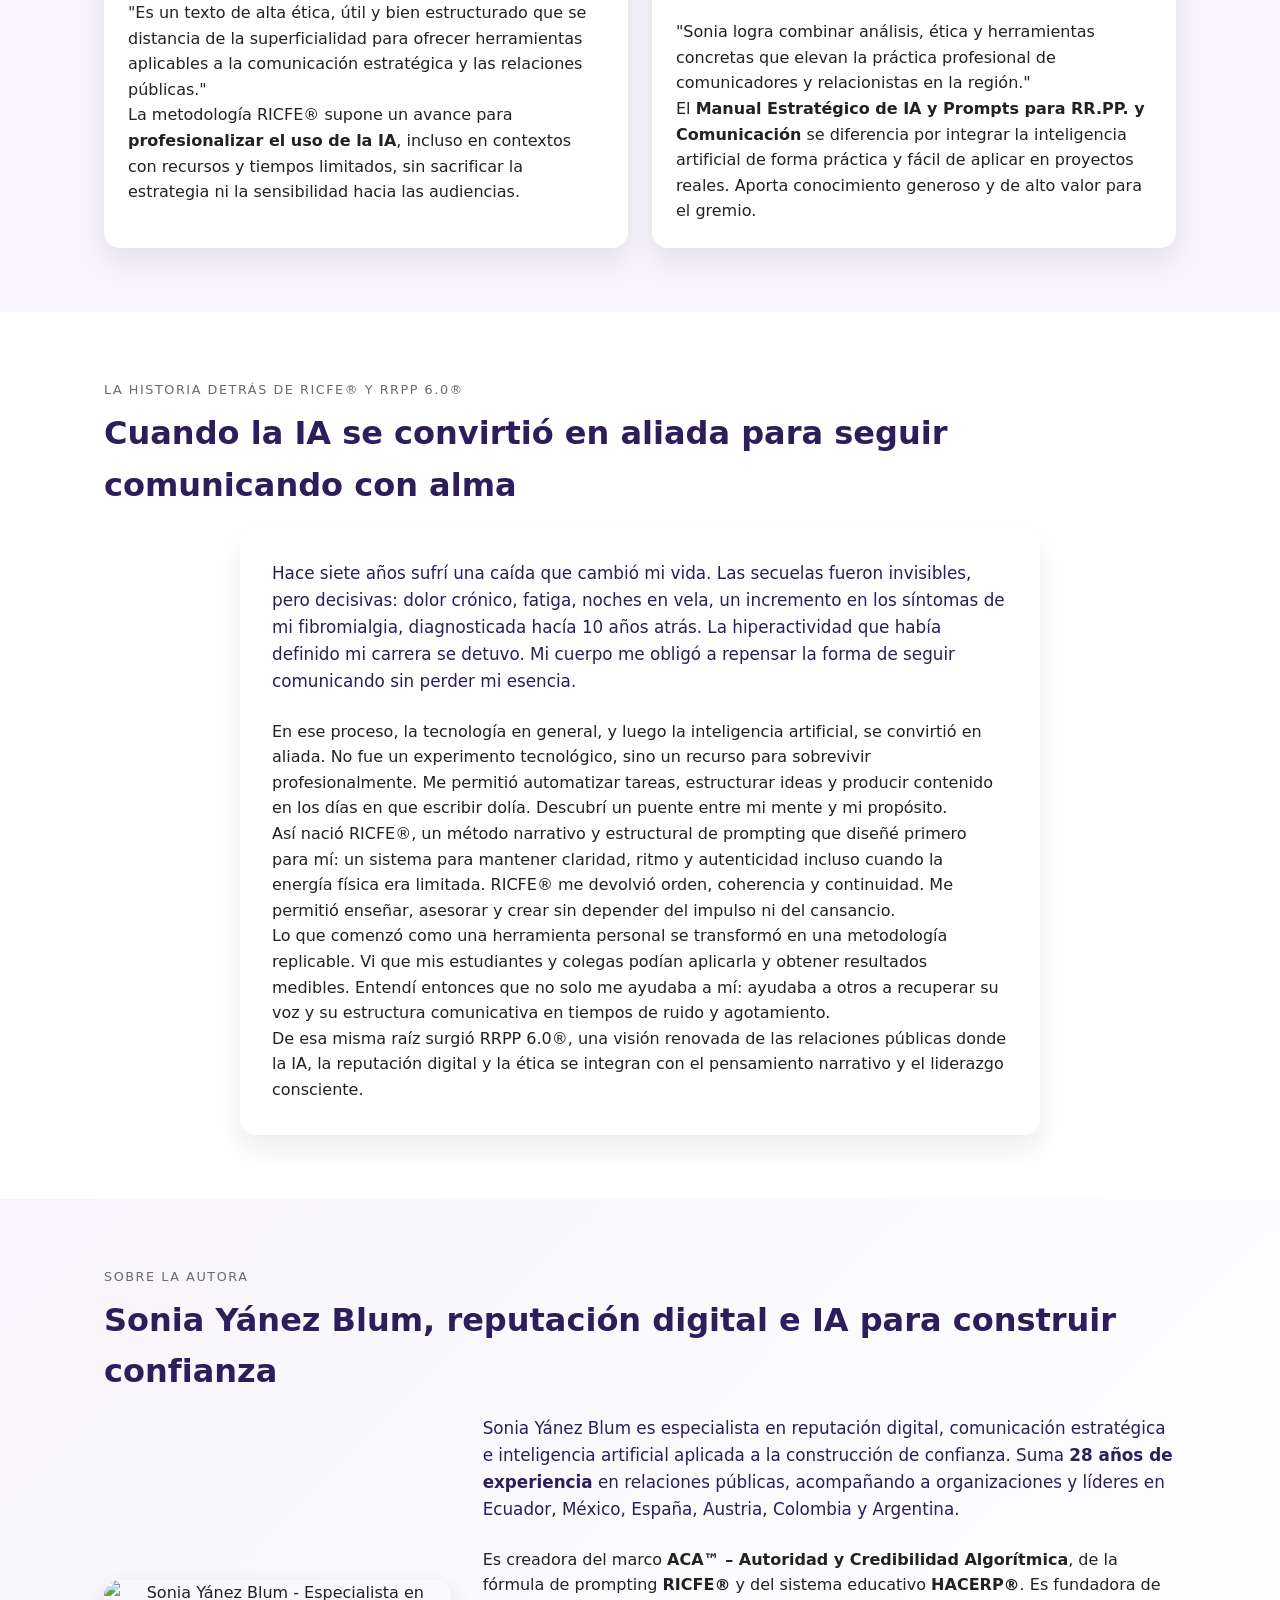
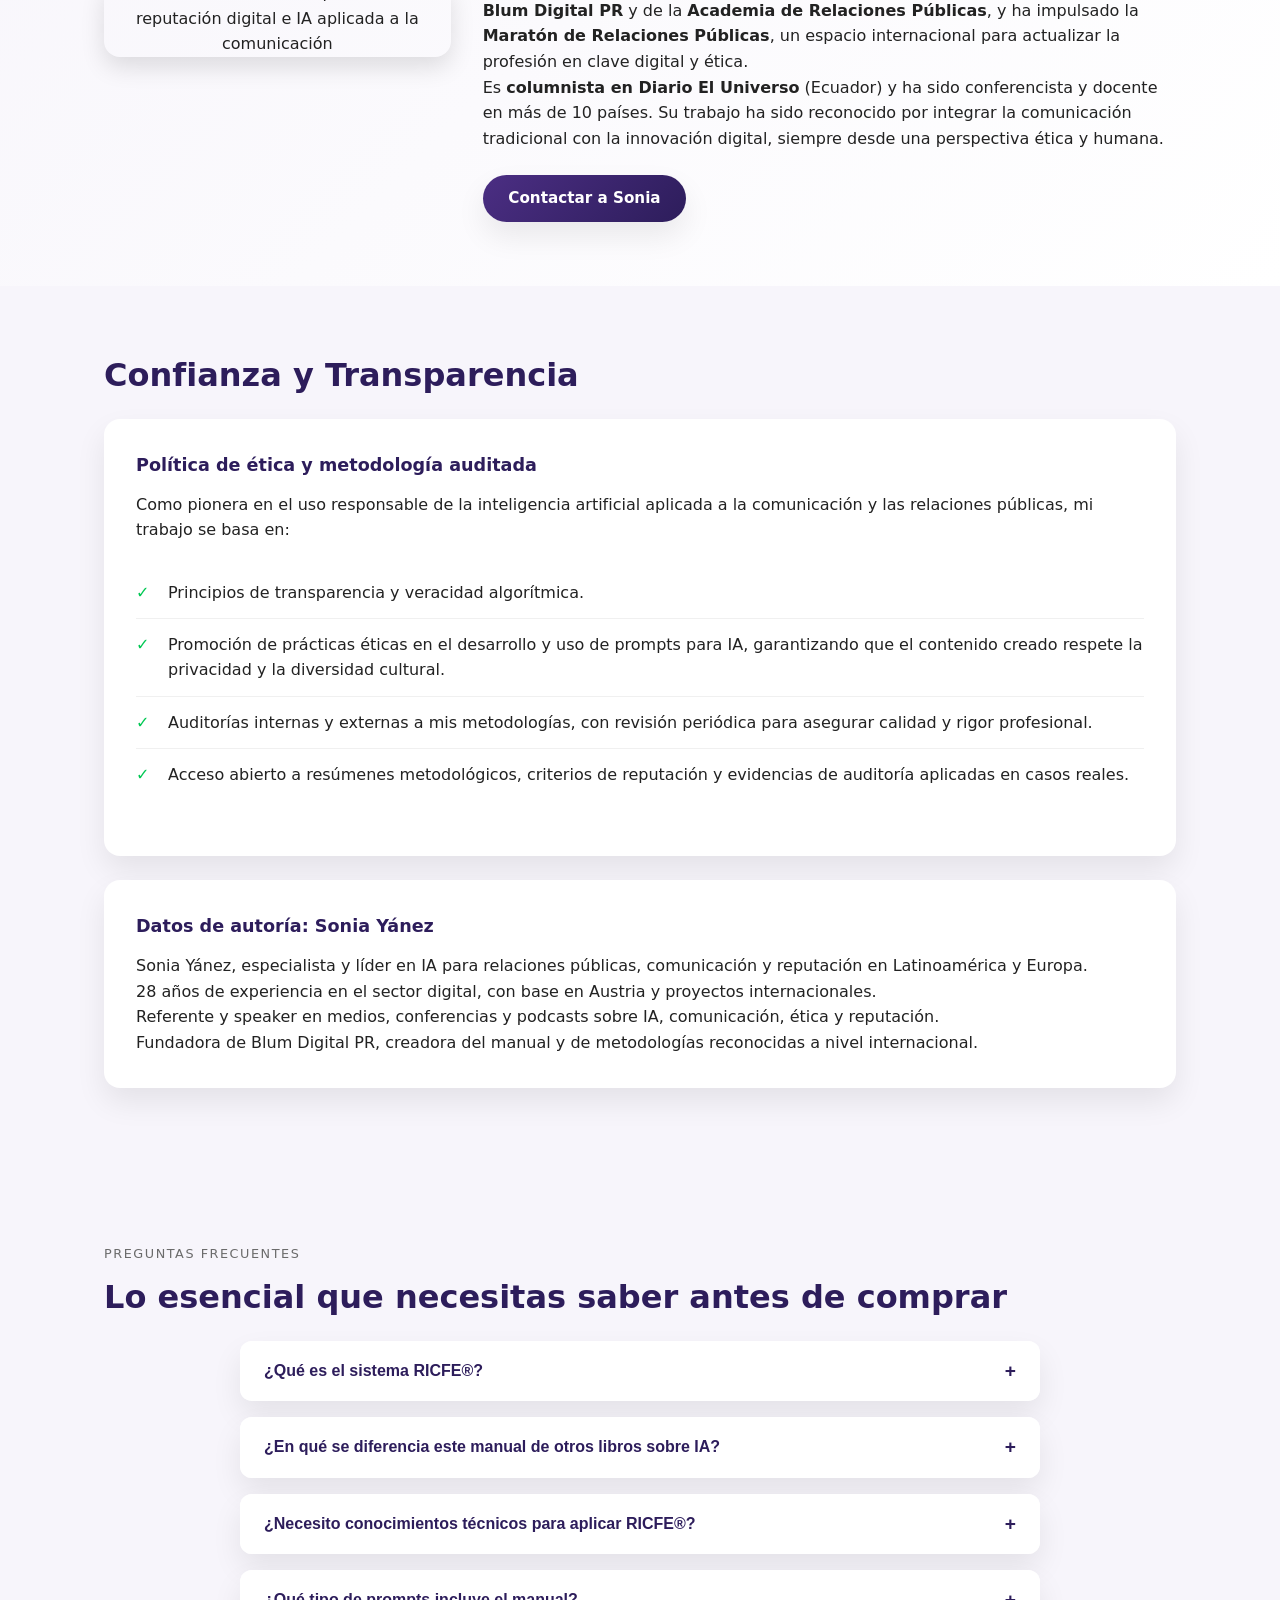
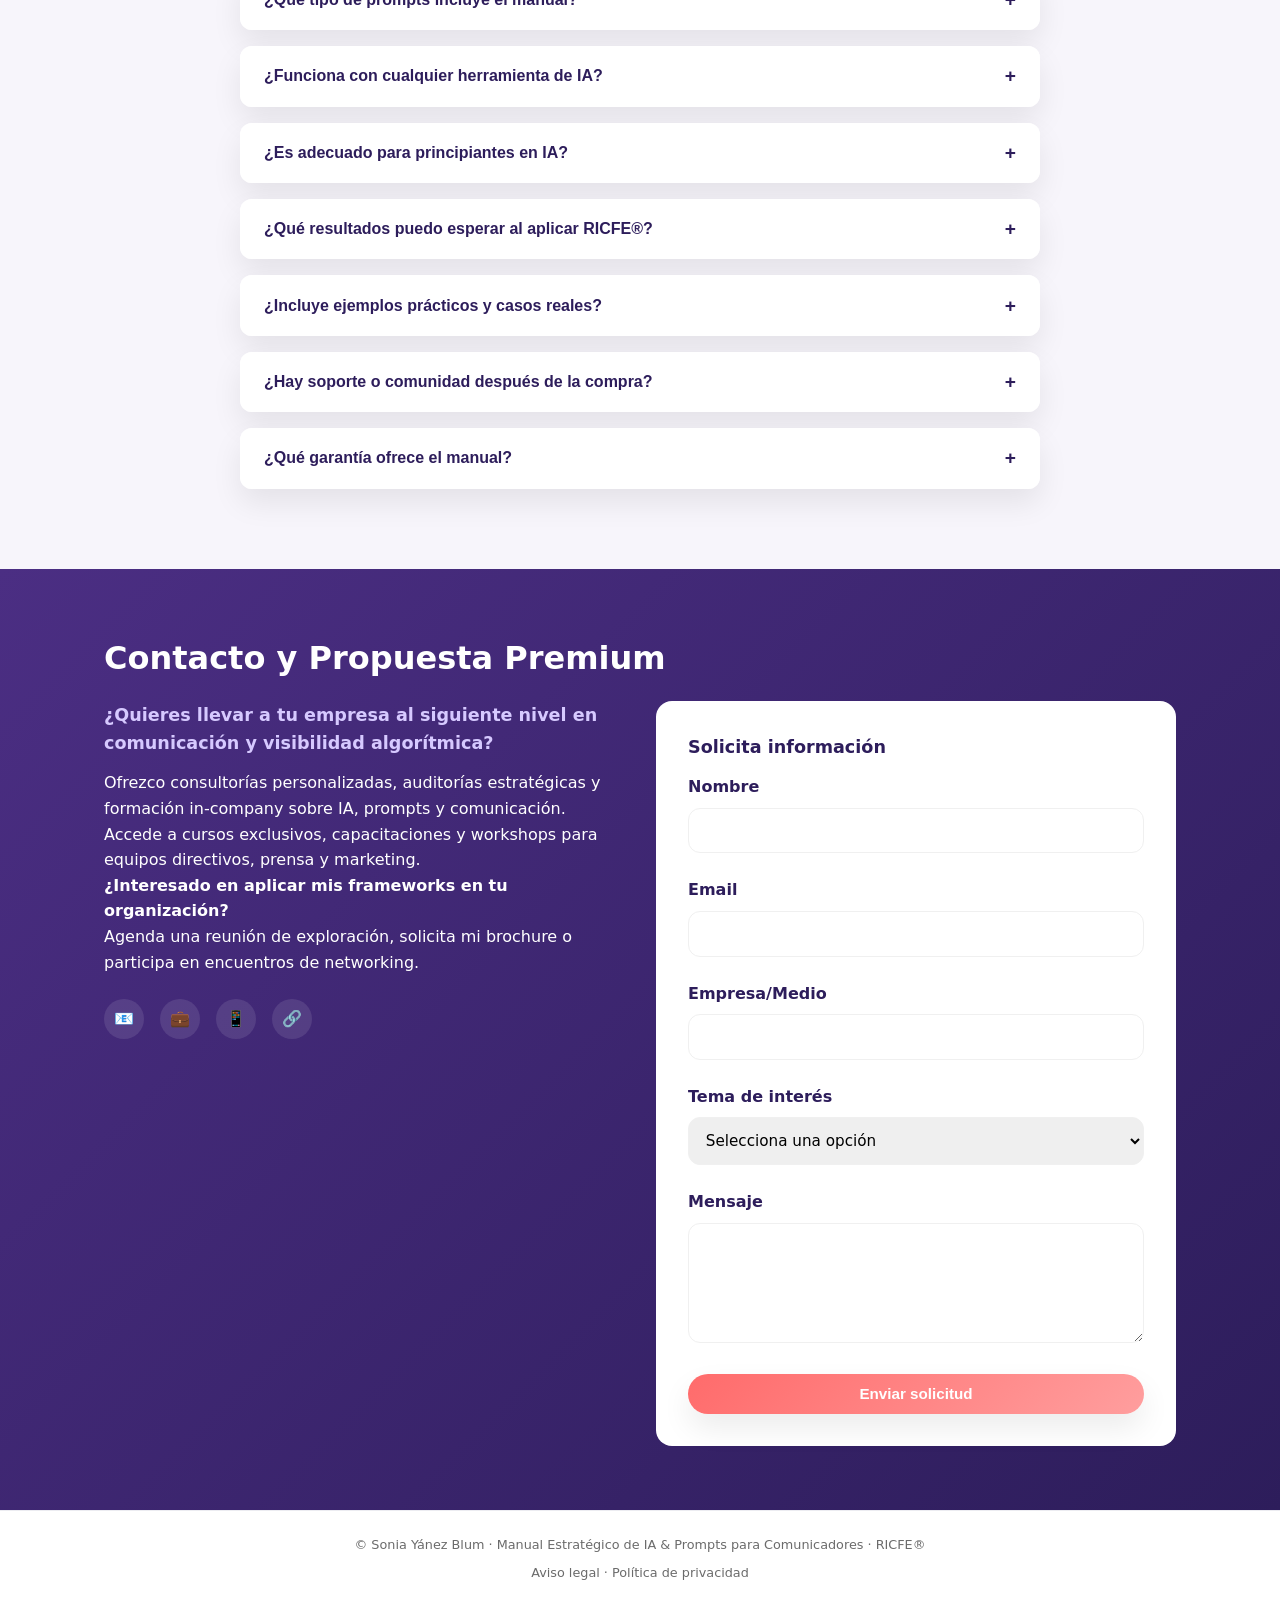
==== commit 74249ee1: "Eliminar enlaces a Amazon y actualizar email a hola@soniayanez.com - Reemplazar todos los info@sonia" ====
--- a/index.html
+++ b/index.html
@@ -1,4 +1,4 @@
-<!DOCTYPE html> <html lang="es"> <head> <meta charset="UTF-8"> <meta name="viewport" content="width=device-width, initial-scale=1.0"> <title>Manual Estratégico de IA & Prompts para Comunicadores · RICFE® · Sonia Yánez Blum</title> <meta name="description" content="Manual Estratégico de IA & Prompts para Comunicadores · Sistema profesional RICFE®. Más de 300 prompts para comunicación, RR.PP., reputación y crisis. ¡YA DISPONIBLE EN AMAZON!"> <!-- Schema.org markup --> <script type="application/ld+json"> { "@context": "https://schema.org", "@graph": [ { "@type": "Book", "name": "Manual Estratégico de IA & Prompts para Comunicadores – Sistema profesional RICFE®", "author": { "@type": "Person", "name": "Sonia Yánez Blum", "jobTitle": "Especialista en Reputación Digital e IA", "url": "https://soniayanez.com" }, "publisher": { "@type": "Organization", "name": "Blum Digital PR" }, "datePublished": "2025-11-20", "bookFormat": "https://schema.org/EBook", "inLanguage": "es", "isbn": "B0G36LNG6W", "description": "Guía práctica con más de 300 prompts estratégicos y el sistema RICFE® para comunicadores que quieren usar la IA de forma profesional, ética y rentable.", "offers": { "@type": "Offer", "url": "https://amzn.eu/d/g2uzKe1", "price": "25.13", "priceCurrency": "EUR", "availability": "https://schema.org/InStock", "seller": { "@type": "Organization", "name": "Amazon" } } }, { "@type": "FAQPage", "mainEntity": [ { "@type": "Question", "name": "¿Qué es el sistema RICFE®?", "acceptedAnswer": { "@type": "Answer", "text": "RICFE® es un sistema profesional de prompting creado por Sonia Yánez Blum que estructura conversaciones con IA en 5 componentes: Rol, Instrucción, Contexto, Formato y Emoción/Meta. Nació como respuesta a la necesidad de mantener claridad y autenticidad en la comunicación incluso cuando la energía física es limitada." } }, { "@type": "Question", "name": "¿En qué se diferencia este manual de otros libros sobre IA?", "acceptedAnswer": { "@type": "Answer", "text": "Este manual no es solo una lista de prompts, sino un sistema estratégico probado en proyectos reales. Se enfoca específicamente en comunicación y RR.PP., incorpora la capa emocional en los prompts y está diseñado para profesionales que necesitan resultados medibles, no experimentos." } }, { "@type": "Question", "name": "¿Necesito conocimientos técnicos para aplicar RICFE®?", "acceptedAnswer": { "@type": "Answer", "text": "No. RICFE® está diseñado para comunicadores, no para programadores. Solo necesitas entender los fundamentos de la comunicación estratégica; el manual te guía paso a paso en la aplicación del sistema." } } ] } ] } </script> <style> :root { --color-primary: #4B2E83; --color-primary-dark: #2D1D5B; --color-accent: #FF6B6B; --color-accent-light: #FF9E9E; --color-bg-soft: #F7F5FB; --color-text: #222222; --color-muted: #6B6B6B; --color-light: #F0F0F0; --color-success: #00C853; --color-warning: #FF9800; --radius-lg: 16px; --radius-md: 12px; --shadow-soft: 0 14px 30px rgba(0, 0, 0, 0.08); --shadow-medium: 0 10px 25px rgba(0, 0, 0, 0.12); --shadow-strong: 0 20px 40px rgba(0, 0, 0, 0.18); --max-width: 1120px; --transition: all 0.3s ease; } /* Reset y base */ * { margin: 0; padding: 0; box-sizing: border-box; } body { font-family: system-ui, -apple-system, BlinkMacSystemFont, "Segoe UI", "Roboto", sans-serif; color: var(--color-text); background-color: #FFFFFF; line-height: 1.6; overflow-x: hidden; } img { max-width: 100%; height: auto; display: block; } a { color: inherit; text-decoration: none; transition: var(--transition); } .container { width: 100%; max-width: var(--max-width); margin: 0 auto; padding: 0 1.5rem; } /* Header */ .sy-header { background-color: #FFFFFF; border-bottom: 1px solid #ECECF1; position: sticky; top: 0; z-index: 100; backdrop-filter: blur(10px); } .sy-header-inner { display: flex; align-items: center; justify-content: space-between; padding: 1rem 0; } .sy-logo { display: flex; align-items: center; gap: 0.6rem; font-weight: 700; font-size: 0.95rem; letter-spacing: 0.08em; text-transform: uppercase; } .sy-logo-mark { width: 26px; height: 26px; border-radius: 999px; background: radial-gradient(circle at 0 0, var(--color-accent), var(--color-primary)); } .sy-nav { display: flex; gap: 1.1rem; font-size: 0.88rem; } .sy-nav a { color: var(--color-muted); position: relative; padding: 0.3rem 0; } .sy-nav a::after { content: ''; position: absolute; bottom: 0; left: 0; width: 0; height: 2px; background-color: var(--color-primary); transition: var(--transition); } .sy-nav a:hover::after { width: 100%; } /* Botones */ .btn { display: inline-flex; align-items: center; justify-content: center; padding: 0.7rem 1.6rem; border-radius: 999px; border: none; cursor: pointer; font-weight: 600; font-size: 0.95rem; transition: var(--transition); text-align: center; } .btn-primary { background: linear-gradient(135deg, var(--color-primary), var(--color-primary-dark)); color: #FFFFFF; box-shadow: var(--shadow-soft); } .btn-primary:hover { transform: translateY(-2px); box-shadow: var(--shadow-strong); } .btn-secondary { background-color: transparent; color: var(--color-primary); border: 1px solid rgba(75, 46, 131, 0.25); } .btn-secondary:hover { background-color: rgba(75, 46, 131, 0.06); transform: translateY(-1px); } .btn-accent { background: linear-gradient(135deg, var(--color-accent), var(--color-accent-light)); color: #FFFFFF; box-shadow: var(--shadow-soft); } .btn-accent:hover { transform: translateY(-2px); box-shadow: var(--shadow-strong); } /* Secciones comunes */ section { padding: 4rem 0; } .tagline { display: inline-block; font-size: 0.8rem; text-transform: uppercase; letter-spacing: 0.12em; color: var(--color-muted); margin-bottom: 0.5rem; } .section-title { font-size: clamp(1.9rem, 2.5vw, 2.2rem); margin: 0 0 1.1rem; color: var(--color-primary-dark); } .section-intro { font-size: 0.98rem; color: var(--color-muted); max-width: 720px; margin: 0 0 1.4rem; } .section-subheading { font-size: 1.1rem; font-weight: 600; margin-bottom: 0.8rem; color: var(--color-primary-dark); } .grid-2 { display: grid; gap: 2rem; } @media (min-width: 768px) { .grid-2 { grid-template-columns: repeat(2, 1fr); } } /* Listas con viñetas */ .bullets-list { list-style: none; padding: 0; margin: 0; display: grid; gap: 0.8rem; } .bullets-list li { position: relative; padding-left: 1.8rem; font-size: 0.95rem; } .bullets-list li::before { content: "✔"; position: absolute; left: 0; color: var(--color-success); font-weight: bold; } /* HERO MEJORADO */ .hero { background: linear-gradient(135deg, #1D1335 0, #4B2E83 45%, #FF6B6B 130%); color: #FFFFFF; padding: 4rem 0 3rem; position: relative; overflow: hidden; } .hero::before { content: ''; position: absolute; top: 0; left: 0; right: 0; bottom: 0; background: url('data:image/svg+xml;utf8,<svg xmlns="http://www.w3.org/2000/svg" viewBox="0 0 100 100" preserveAspectRatio="none"><path d="M0,0 L100,0 L100,100 Z" fill="rgba(255,255,255,0.05)"/></svg>'); background-size: cover; pointer-events: none; } .hero-inner { display: grid; gap: 2.3rem; align-items: center; position: relative; z-index: 1; } @media (min-width: 768px) { .hero-inner { grid-template-columns: 1.4fr 1fr; } } .hero-pretitle { font-size: 0.85rem; text-transform: uppercase; letter-spacing: 0.16em; color: #D6C9FF; margin-bottom: 0.6rem; } .hero-title { font-size: clamp(2.1rem, 4vw, 2.7rem); line-height: 1.15; margin: 0 0 0.6rem; } .hero-subtitle { font-size: 1.03rem; color: #FCEFFF; margin: 0 0 0.7rem; } .hero-highlight { font-size: 0.96rem; color: #E3D5FF; margin-bottom: 1.4rem; } .hero-bullets { list-style: none; padding: 0; margin: 0 0 1.6rem; display: grid; gap: 0.5rem; } .hero-bullets li { position: relative; padding-left: 1.4rem; font-size: 0.94rem; color: #E3D5FF; transition: var(--transition); } .hero-bullets li:hover { transform: translateX(5px); } .hero-bullets li::before { content: "✓"; position: absolute; left: 0; top: 0; color: #00F5A0; font-weight: 700; } /* Banner de lanzamiento destacado */ .launch-banner { background: linear-gradient(135deg, var(--color-accent), var(--color-primary)); color: white; padding: 1.5rem; text-align: center; border-radius: var(--radius-md); margin: 1.5rem 0; box-shadow: var(--shadow-medium); animation: pulse 2s infinite; } @keyframes pulse { 0% { transform: scale(1); } 50% { transform: scale(1.02); } 100% { transform: scale(1); } } .launch-banner h3 { margin: 0 0 0.5rem; font-size: 1.4rem; font-weight: 700; } .launch-banner p { margin: 0; font-size: 1rem; } .hero-cta-row { display: flex; flex-wrap: wrap; gap: 0.8rem; align-items: center; margin-bottom: 1rem; } .hero-book-card { border-radius: var(--radius-lg); box-shadow: 0 18px 40px rgba(0, 0, 0, 0.45); background: rgba(15, 8, 36, 0.94); padding: 1.5rem; display: flex; flex-direction: column; align-items: center; gap: 1.1rem; border: 1px solid rgba(255, 255, 255, 0.12); transition: var(--transition); } .hero-book-card:hover { transform: translateY(-5px); box-shadow: 0 25px 50px rgba(0, 0, 0, 0.6); } .hero-book-cover { width: 100%; max-width: 300px; border-radius: 14px; overflow: hidden; } .hero-book-meta { font-size: 0.8rem; color: #E3D5FF; width: 100%; } .hero-book-meta strong { color: #FFFFFF; } .hero-book-meta p { margin: 0.5rem 0; } /* CAPÍTULOS DESTACADOS */ .featured-chapters { background: linear-gradient(135deg, #FFFFFF 0%, var(--color-bg-soft) 100%); } .chapter-card { background: white; border-radius: var(--radius-lg); padding: 2rem; box-shadow: var(--shadow-soft); transition: var(--transition); height: 100%; } .chapter-card:hover { transform: translateY(-5px); box-shadow: var(--shadow-medium); } .chapter-icon { width: 60px; height: 60px; border-radius: 50%; display: flex; align-items: center; justify-content: center; margin-bottom: 1.5rem; font-size: 1.5rem; } .chapter-icon.design-thinking { background: linear-gradient(135deg, #667eea 0%, #764ba2 100%); color: white; } .chapter-icon.ethics { background: linear-gradient(135deg, #f093fb 0%, #f5576c 100%); color: white; } .chapter-title { font-size: 1.3rem; font-weight: 700; margin-bottom: 1rem; color: var(--color-primary-dark); } .decalogo-list { list-style: none; padding: 0; margin: 1.5rem 0; } .decalogo-list li { padding: 0.7rem 0; border-bottom: 1px solid var(--color-light); position: relative; padding-left: 2rem; } .decalogo-list li::before { content: "🔹"; position: absolute; left: 0; color: var(--color-primary); } .decalogo-list li:last-child { border-bottom: none; } /* CONTENIDO */ .content-section { background-color: var(--color-bg-soft); } .content-book-figure { text-align: center; margin: 2.5rem 0; } .content-book-figure img { border-radius: var(--radius-md); box-shadow: var(--shadow-medium); margin: 0 auto; } /* CTA intermedio */ .mid-cta { background: linear-gradient(135deg, var(--color-primary), var(--color-primary-dark)); color: white; border-radius: var(--radius-lg); padding: 2rem; margin: 2.5rem 0; } .mid-cta-grid { display: grid; gap: 2rem; align-items: center; } @media (min-width: 768px) { .mid-cta-grid { grid-template-columns: 2fr 1fr; } } .mid-cta-kicker { font-size: 0.9rem; text-transform: uppercase; letter-spacing: 0.1em; margin-bottom: 0.5rem; color: #D6C9FF; } .mid-cta-buttons { margin-top: 1rem; } /* METODOLOGÍA RICFE */ .ricfe-card { background: white; border-radius: var(--radius-lg); padding: 1.5rem; box-shadow: var(--shadow-soft); } .ricfe-subtitle { font-size: 1.1rem; font-weight: 600; margin-bottom: 0.8rem; color: var(--color-primary-dark); } .ricfe-layers, .ricfe-components { list-style: none; padding: 0; margin: 1rem 0; } .ricfe-layers li, .ricfe-components li { padding: 0.5rem 0; border-bottom: 1px solid var(--color-light); } .ricfe-layers li:last-child, .ricfe-components li:last-child { border-bottom: none; } /* TESTIMONIOS */ .testimonials-grid { display: grid; gap: 1.5rem; } @media (min-width: 768px) { .testimonials-grid { grid-template-columns: repeat(2, 1fr); } } .testimonial-card { background: white; border-radius: var(--radius-lg); padding: 1.5rem; box-shadow: var(--shadow-soft); } .testimonial-header { display: flex; align-items: center; gap: 0.8rem; margin-bottom: 1rem; } .testimonial-avatar { width: 50px; height: 50px; border-radius: 50%; overflow: hidden; } .testimonial-avatar img { width: 100%; height: 100%; object-fit: cover; } .testimonial-name { font-weight: 600; color: var(--color-primary-dark); } .testimonial-role { font-size: 0.85rem; color: var(--color-muted); } /* HISTORIA */ .story-card { background: white; border-radius: var(--radius-lg); padding: 2rem; box-shadow: var(--shadow-soft); max-width: 800px; margin: 0 auto; } .story-highlight { font-size: 1.05rem; font-weight: 500; margin-bottom: 1.5rem; color: var(--color-primary-dark); } /* AUTORA */ .author-section { background: linear-gradient(135deg, var(--color-bg-soft) 0%, #FFFFFF 100%); } .author-grid { display: grid; gap: 2rem; align-items: center; } @media (min-width: 768px) { .author-grid { grid-template-columns: 1fr 2fr; } } .author-highlight { font-size: 1.05rem; font-weight: 500; margin-bottom: 1.5rem; color: var(--color-primary-dark); } .author-image { text-align: center; } .author-image img { border-radius: var(--radius-lg); box-shadow: var(--shadow-medium); margin: 0 auto; } /* AUTORIDAD Y PRUEBA SOCIAL */ .authority-section { background: white; border-radius: var(--radius-lg); padding: 2rem; box-shadow: var(--shadow-soft); margin: 2rem 0; } .media-logos { display: flex; flex-wrap: wrap; gap: 1.5rem; justify-content: center; align-items: center; margin: 1.5rem 0; } .media-logo { background: white; padding: 0.8rem 1.2rem; border-radius: var(--radius-md); box-shadow: var(--shadow-soft); font-weight: 600; color: var(--color-primary-dark); border: 1px solid var(--color-light); } /* CONFIANZA Y TRANSPARENCIA */ .trust-section { background-color: var(--color-bg-soft); } .trust-card { background: white; border-radius: var(--radius-lg); padding: 2rem; box-shadow: var(--shadow-soft); margin-bottom: 1.5rem; } .trust-principles { list-style: none; padding: 0; margin: 1.5rem 0; } .trust-principles li { padding: 0.8rem 0; border-bottom: 1px solid var(--color-light); position: relative; padding-left: 2rem; } .trust-principles li::before { content: "✓"; position: absolute; left: 0; color: var(--color-success); font-weight: bold; } .trust-principles li:last-child { border-bottom: none; } /* CONTACTO Y PROPUESTA PREMIUM */ .contact-section { background: linear-gradient(135deg, var(--color-primary), var(--color-primary-dark)); color: white; } .contact-grid { display: grid; gap: 2rem; } @media (min-width: 768px) { .contact-grid { grid-template-columns: 1fr 1fr; } } .contact-form { background: white; border-radius: var(--radius-lg); padding: 2rem; color: var(--color-text); } .form-group { margin-bottom: 1.5rem; } .form-group label { display: block; margin-bottom: 0.5rem; font-weight: 600; color: var(--color-primary-dark); } .form-group input, .form-group select, .form-group textarea { width: 100%; padding: 0.8rem; border: 1px solid var(--color-light); border-radius: var(--radius-md); font-family: inherit; font-size: 0.95rem; } .form-group textarea { min-height: 120px; resize: vertical; } .social-links { display: flex; gap: 1rem; margin-top: 1.5rem; } .social-link { display: inline-flex; align-items: center; justify-content: center; width: 40px; height: 40px; background: rgba(255, 255, 255, 0.1); border-radius: 50%; transition: var(--transition); } .social-link:hover { background: rgba(255, 255, 255, 0.2); transform: translateY(-2px); } /* FAQ */ .faq-section { background-color: var(--color-bg-soft); } .faq-list { max-width: 800px; margin: 0 auto; } .faq-item { background: white; border-radius: var(--radius-md); margin-bottom: 1rem; overflow: hidden; box-shadow: var(--shadow-soft); } .faq-question { width: 100%; display: flex; justify-content: space-between; align-items: center; padding: 1.2rem 1.5rem; background: white; border: none; text-align: left; font-size: 1rem; font-weight: 600; color: var(--color-primary-dark); cursor: pointer; transition: var(--transition); } .faq-question:hover { background-color: #F9F7FF; } .faq-question::after { content: '+'; font-size: 1.2rem; transition: var(--transition); } .faq-question.active::after { content: '-'; } .faq-answer { padding: 0 1.5rem; max-height: 0; overflow: hidden; transition: max-height 0.3s ease; } .faq-answer.active { padding: 0 1.5rem 1.5rem; max-height: 500px; } /* Footer */ footer { border-top: 1px solid #ECECF1; padding: 1.5rem 0 2rem; font-size: 0.8rem; color: var(--color-muted); text-align: center; } /* Responsive */ @media (max-width: 767px) { .sy-nav { display: none; } .hero-cta-row { flex-direction: column; align-items: stretch; } .hero-cta-row .btn { width: 100%; justify-content: center; } .media-logos { flex-direction: column; gap: 1rem; } } </style> </head> <body> <!-- Header --> <header class="sy-header"> <div class="container sy-header-inner"> <div class="sy-logo" aria-label="Sonia Yánez Blum"> <div class="sy-logo-mark" aria-hidden="true"></div> <span>SONIA YÁNEZ BLUM</span> </div> <nav class="sy-nav" aria-label="Navegación principal"> <a href="#contenido">Contenido</a> <a href="#capitulos-destacados">Capítulos Destacados</a> <a href="#ricfe">Metodología RICFE</a> <a href="#para-quien">Para quién es</a> <a href="#testimonios">Testimonios</a> <a href="#autora">La Autora</a> <a href="#faq">Preguntas Frecuentes</a> </nav> <a href="https://amzn.eu/d/g2uzKe1" class="btn btn-secondary" target="_blank" rel="noopener noreferrer">Comprar ahora</a> </div> </header> <main> <!-- HERO --> <section class="hero" aria-labelledby="hero-title"> <div class="container hero-inner"> <div> <p class="hero-pretitle">Comunicación · Reputación · IA estratégica</p> <h1 id="hero-title" class="hero-title"> RICFE®: la brújula de IA que necesitaban tus contenidos y tus RR.PP. </h1> <h2 class="hero-subtitle"> El primer manual de IA aplicado a la comunicación y las RR.PP., creado para que la IA trabaje a favor de tu reputación, no en su contra. </h2> <p class="hero-highlight"> El "<strong>Manual Estratégico de IA &amp; Prompts para Comunicadores. Sistema profesional RICFE®</strong>" te ofrece más de 300 prompts estratégicos y una metodología clara para que cada interacción con la IA tenga contexto, tono y objetivo definidos. </p> <ul class="hero-bullets" aria-label="Resultados que puedes conseguir con el manual"> <li>Diseñar mensajes y campañas con IA sin perder tu criterio profesional.</li> <li>Adaptar la voz de la IA a la identidad verbal de tus marcas y clientes.</li> <li>Responder mejor a crisis, reputación y contextos sensibles con apoyo algorítmico.</li> </ul> <!-- Banner de oferta de lanzamiento --> <div class="launch-banner"> <h3>¡YA DISPONIBLE EN AMAZON!</h3> <p>Aprovecha las ofertas de lanzamiento por tiempo limitado</p> </div> <div class="hero-cta-row"> <!-- CTA 1 AMAZON --> <a href="https://amzn.eu/d/g2uzKe1" class="btn btn-primary" id="cta-amazon" target="_blank" rel="noopener noreferrer"> Comprar ahora en Amazon Kindle </a> <a href="#contenido" class="btn btn-secondary"> Ver contenido completo </a> </div> <p style="font-size: 0.9rem; color: #D6C9FF;"> Pensado para DIRCOMs, agencias, periodistas, consultores y equipos de comunicación. </p> </div> <aside aria-label="Portada del libro" class="hero-book-card"> <figure class="hero-book-cover"> <img src="https://soniayanez.com/wp-content/uploads/2025/11/Manual-Estrategico-IA-Prompts-RRPP-scaled.jpg" alt="Portada del Manual Estratégico de IA &amp; Prompts para Comunicadores de Sonia Yánez Blum" loading="eager"> </figure> <div class="hero-book-meta"> <p><strong>Título:</strong> Manual Estratégico de IA &amp; Prompts para Comunicadores – Sistema profesional RICFE®</p> <p><strong>Autora:</strong> Sonia Yánez Blum</p> <p><strong>Formato:</strong> eBook Kindle · Español · 122 páginas</p> <p><strong>Publicación:</strong> 20 de noviembre de 2025</p> </div> </aside> </div> </section> <!-- AUTORIDAD Y PRUEBA SOCIAL --> <section class="authority-section"> <div class="container"> <h2 class="section-title">Autoridad y Prueba Social</h2> <p class="section-intro"> He sido entrevistada o citada recientemente en medios líderes que respaldan mi expertise en IA comunicacional, reputación y estrategias digitales: </p> <div class="media-logos"> <div class="media-logo">El Universo</div> <div class="media-logo">Radio Centro / La Defensa</div> <div class="media-logo">Podcast Un Café con JJ</div> </div> <p class="section-intro"> Estas apariciones refuerzan mi posición como referente en la integración ética y estratégica de IA en comunicación y relaciones públicas. </p> </div> </section> <!-- CONTENIDO --> <section id="contenido" class="content-section" aria-labelledby="contenido-title"> <div class="container"> <span class="tagline">Contenido del libro</span> <h2 id="contenido-title" class="section-title"> El MANUAL ESTRATÉGICO DE IA &amp; PROMPTS PARA COMUNICADORES. Sistema profesional RICFE® </h2> <p class="section-intro"> El "MANUAL ESTRATÉGICO DE IA &amp; PROMPTS PARA COMUNICADORES. Sistema profesional RICFE®" es una guía práctica y avanzada diseñada específicamente para comunicadores, periodistas, especialistas en RRPP, social media managers, marketers y consultores que quieren usar la Inteligencia Artificial de forma profesional, ética y rentable. </p> <p class="section-intro"> En lugar de darte listas genéricas de prompts, este manual te enseña un sistema estructurado (RICFE®) para pensar, diseñar y optimizar tus instrucciones a la IA, de modo que obtengas respuestas alineadas con tus objetivos de comunicación: reputación, influencia, claridad y resultados de negocio. </p> <div class="grid-2"> <div> <p class="section-subheading">Dentro del libro descubrirás cómo:</p> <ul class="bullets-list"> <li>Diseñar prompts estratégicos para notas de prensa, discursos, campañas, contenidos para redes, newsletters y dosieres corporativos.</li> <li>Adaptar el tono, la voz y el estilo de la IA a la identidad verbal de tu marca o de tus clientes.</li> <li>Usar la IA como apoyo en investigación, análisis de públicos, gestión de crisis y monitoreo de reputación.</li> <li>Crear flujos de trabajo con IA que te ahorren horas de redacción, corrección y reformulación de contenidos.</li> <li>Aplicar el sistema RICFE® paso a paso, para que cada prompt tenga rol, intención, contexto, formato y estilo claramente definidos.</li> <li>Evitar errores típicos: dependencia ciega de la IA, mensajes incoherentes, datos dudosos o contenidos que dañan la marca.</li> </ul> </div> <div> <p class="section-subheading">Qué hace diferente a este libro</p> <ul class="bullets-list"> <li>Se centra en la <strong>estrategia de comunicación</strong>, no sólo en la tecnología.</li> <li>Incluye un sistema profesional (<strong>RICFE®</strong>) aplicable a múltiples plataformas de IA (como ChatGPT y otras).</li> <li>Está escrito en <strong>español neutro</strong>, pensado para comunicadores de España y Latinoamérica.</li> <li>Propone ejercicios, ejemplos y estructuras de prompts que puedes adaptar de inmediato a tus proyectos reales.</li> </ul> </div> </div> <!-- Imagen alternativa del libro --> <figure class="content-book-figure" aria-label="Segunda imagen del manual de IA y prompts"> <img src="https://soniayanez.com/wp-content/uploads/2025/11/Manual-de-IA-y-Prompts-RR.PP_-e1763767620308.png" alt="Imagen del Manual de IA y Prompts para la Comunicación y las RR.PP. colocado sobre una mesa"> </figure> <!-- CTA intermedio --> <div class="mid-cta"> <div class="mid-cta-grid"> <div class="mid-cta-copy"> <p class="mid-cta-kicker">¿Lista para aplicar RICFE® en tu próximo plan, campaña o crisis?</p> <p> Descarga ahora el <strong>MANUAL ESTRATÉGICO DE IA &amp; PROMPTS PARA COMUNICADORES</strong> y empieza a trabajar con la IA como un aliado profesional, no como un experimento. </p> <div class="mid-cta-buttons"> <a href="https://amzn.eu/d/g2uzKe1" class="btn btn-primary" target="_blank" rel="noopener noreferrer"> Comprar en Amazon Kindle </a> </div> </div> <figure class="mid-cta-image" aria-label="Arte del libro para compra en Amazon"> <img src="https://soniayanez.com/wp-content/uploads/2025/11/compra-ahora-1.png" alt="Arte promocional del Manual de IA y Prompts para la Comunicación y las RR.PP. con botón de compra ahora"> </figure> </div> </div> </div> </section> <!-- CAPÍTULOS DESTACADOS --> <section id="capitulos-destacados" class="featured-chapters"> <div class="container"> <span class="tagline">Capítulos únicos en su categoría</span> <h2 class="section-title"> Dos capítulos que marcan la diferencia: Design Thinking y Ética en IA </h2> <p class="section-intro"> Este manual incluye dos capítulos pioneros que no encontrarás en otros libros de IA aplicada a la comunicación, diseñados específicamente para profesionales que buscan enfoques innovadores y responsables. </p> <div class="grid-2"> <!-- Capítulo 1: Design Thinking --> <article class="chapter-card"> <div class="chapter-icon design-thinking"> 💡 </div> <h3 class="chapter-title">Design Thinking en el uso de la IA para comunicación</h3> <p> Aprende a aplicar la metodología Design Thinking para crear soluciones de comunicación con IA centradas en el usuario y en la experiencia humana. </p> <p><strong>En este capítulo descubrirás:</strong></p> <ul class="bullets-list"> <li>Cómo empatizar con tus audiencias para diseñar mensajes más efectivos</li> <li>Técnicas para definir problemas de comunicación de forma precisa</li> <li>Métodos de ideación para generar soluciones creativas con IA</li> <li>Prototipado rápido de mensajes y campañas</li> <li>Testeo y validación de contenidos antes del lanzamiento</li> </ul> </article> <!-- Capítulo 2: Ética en IA --> <article class="chapter-card"> <div class="chapter-icon ethics"> ⚖️ </div> <h3 class="chapter-title">Uso ético de la IA en Comunicación y RRPP</h3> <p> Un capítulo esencial que aborda los dilemas éticos del uso de IA en comunicación y proporciona un decálogo práctico para aplicación inmediata. </p> <p><strong>Decálogo para el uso ético de la IA:</strong></p> <ul class="decalogo-list"> <li><strong>Transparencia:</strong> Siempre revela cuándo se usa IA en la creación de contenidos</li> <li><strong>Responsabilidad humana:</strong> Mantén supervisión y control final sobre todo contenido generado</li> <li><strong>Privacidad:</strong> Protege los datos sensibles y respeta la confidencialidad</li> <li><strong>Veracidad:</strong> Verifica los hechos antes de publicar contenido generado por IA</li> <li><strong>Sesgos algorítmicos:</strong> Identifica y mitiga sesgos en los resultados de IA</li> <li><strong>Derechos de autor:</strong> Respeta la propiedad intelectual en prompts y contenidos</li> <li><strong>Diversidad cultural:</strong> Asegura representación inclusiva en contenidos generados</li> <li><strong>Propósito humano:</strong> Usa la IA para amplificar, no reemplazar, la conexión humana</li> <li><strong>Auditoría continua:</strong> Revisa periódicamente tus prácticas con IA</li> <li><strong>Educación constante:</strong> Mantente actualizado en desarrollos éticos de IA</li> </ul> </article> </div> </div> </section> <!-- METODOLOGÍA RICFE --> <section id="ricfe" aria-labelledby="ricfe-title"> <div class="container"> <span class="tagline">Metodología RICFE®</span> <h2 id="ricfe-title" class="section-title"> Capítulo 2: Metodología RICFE y la ciencia del prompting estratégico </h2> <div class="grid-2"> <div class="ricfe-card"> <p class="ricfe-subtitle">RICFE®: estructura para sostener la creatividad</p> <p> El método RICFE® es el eje central de este manual. Su propósito es enseñar a <strong>pensar estratégicamente con la IA, no solo a utilizarla</strong>. </p> <p> Cuando creé RICFE, no buscaba una fórmula perfecta. Buscaba estructura para sostener la creatividad. Necesitaba un método que me permitiera comunicar con impacto incluso cuando la energía era limitada, que funcionara con cualquier herramienta de IA y que pudiera enseñar y replicar. </p> <p> RICFE ordena tu conversación con la IA: <strong>Rol, Instrucción, Contexto, Formato y Emoción-Meta</strong>. No es magia. Es metodología aplicada. Es estrategia convertida en conversación. </p> <p class="ricfe-subtitle" style="margin-top: 1rem;">Anatomía de un prompt efectivo</p> <p>Un prompt estratégico tiene tres capas:</p> <ul class="ricfe-layers"> <li><strong>Capa 1: CLARIDAD</strong> – Qué quieres.</li> <li><strong>Capa 2: CONTEXTO</strong> – Para quién y por qué.</li> <li><strong>Capa 3: CRITERIO</strong> – Cómo evaluarás el éxito.</li> </ul> </div> <div class="ricfe-card"> <p class="ricfe-subtitle">¿Qué es RICFE? Una primera mirada</p> <p>RICFE es un acrónimo que representa 5 componentes esenciales para crear prompts efectivos:</p> <ul class="ricfe-components"> <li><strong>R – ROL:</strong> define quién responde (experto, consultor, especialista).</li> <li><strong>I – INSTRUCCIÓN:</strong> qué debe hacer exactamente.</li> <li><strong>C – CONTEXTO:</strong> la situación, audiencia y restricciones.</li> <li><strong>F – FORMATO:</strong> cómo debe estructurar la respuesta.</li> <li><strong>E – EMOCIÓN / META:</strong> el objetivo emocional y el resultado deseado.</li> </ul> <p style="margin-top: 0.7rem;"> RICFE ofrece la estructura para una <strong>conversación estratégica con la IA</strong>. RRPP 6.0® proporciona la visión integral de cómo las relaciones públicas deben evolucionar en la era digital. </p> </div> </div> </div> </section> <!-- PARA QUIÉN --> <section id="para-quien" aria-labelledby="para-quien-title"> <div class="container"> <span class="tagline">¿Para quién es?</span> <h2 id="para-quien-title" class="section-title"> Este manual es para ti si reconoces estas situaciones </h2> <div class="grid-2"> <div> <p class="section-intro"> No necesitas cambiar de profesión para trabajar con IA. Necesitas una manera clara de integrarla en lo que ya haces bien: comunicar, conectar y gestionar reputación. </p> <ul class="bullets-list"> <li>Trabajas en comunicación corporativa, agencia, medios, marketing o consultoría y necesitas producir más contenidos con la misma o mejor calidad.</li> <li>Quieres que la IA sea un aliado estratégico y no sólo una herramienta de "redacción rápida".</li> <li>Buscas ejemplos de prompts adaptados a la realidad de los comunicadores, y no genéricos para cualquier tipo de usuario.</li> <li>Te interesa diferenciarte en tu carrera dominando un método propio y replicable de trabajo con IA.</li> </ul> </div> <div> <p class="section-intro"> También es para ti si: </p> <ul class="bullets-list"> <li>Te piden "algo innovador con IA" y no tienes tiempo de experimentar desde cero.</li> <li>Sientes que estás improvisando con prompts genéricos y quieres elevar el nivel de tus entregables.</li> <li>Quieres hablar con tus clientes y directivos de IA desde la estrategia, not only desde la moda.</li> </ul> </div> </div> </div> </section> <!-- TESTIMONIOS --> <section id="testimonios" class="content-section" aria-labelledby="testimonios-title"> <div class="container"> <span class="tagline">Líderes de comunicación en LATAM</span> <h2 id="testimonios-title" class="section-title"> Lo que dicen líderes de comunicación en México, Honduras, Ecuador y Colombia </h2> <div class="testimonials-grid"> <!-- MÉXICO - Edith Verdejo --> <article class="testimonial-card" aria-label="Testimonio México"> <div class="testimonial-header"> <div class="testimonial-avatar"> <img src="https://soniayanez.com/wp-content/uploads/2025/08/Edith-Verdejo.jpg" alt="Edith Verdejo, líder de comunicación en México"> </div> <div> <p class="testimonial-name">Edith Verdejo</p> <p class="testimonial-role">Relaciones Públicas · Imagen · Protocolo Estratégico · México</p> </div> </div> <p> "Este manual convierte el universo de la IA en un lenguaje operativo para quienes diseñamos mensajes, gestionamos reputación y construimos relaciones en entornos dinámicos." </p> <p> Su lectura es <strong>estructurada, práctica y contextualizada</strong>, lo que la convierte en una guía de acción inmediata para optimizar flujos de trabajo, creatividad y toma de decisiones. Más que una moda, tiene el potencial de convertirse en un referente al que volver una y otra vez por su claridad y profundidad. </p> </article> <!-- HONDURAS - Luis Alfredo Sánchez --> <article class="testimonial-card" aria-label="Testimonio Honduras"> <div class="testimonial-header"> <div class="testimonial-avatar"> <img src="https://soniayanez.com/wp-content/uploads/2025/08/Luis-alfredo-Sanchez.jpg" alt="Luis Alfredo Sánchez, director general de Agencia Estrategia en Honduras"> </div> <div> <p class="testimonial-name">Luis Felipe Sánchez</p> <p class="testimonial-role">Director General · Agencia Estrategia · Honduras</p> </div> </div> <p> "No conocía la metodología RICFE® y este libro me abrió una ruta clara para seguir explorando la IA desde la comunicación." </p> <p> Es un documento <strong>sólido, pensado para comunicadores latinoamericanos</strong>, con el potencial de convertirse en referencia por su rigor técnico, aplicabilidad práctica y enfoque ético en un entorno digital que cambia todos los días. </p> </article> <!-- ECUADOR - Cynthia Enriquez --> <article class="testimonial-card" aria-label="Testimonio Ecuador"> <div class="testimonial-header"> <div class="testimonial-avatar"> <img src="https://soniayanez.com/wp-content/uploads/2025/08/Cynthia-Enriquez.jpg" alt="Cynthia Enriquez Fierro, investigadora y catedrática en Ecuador"> </div> <div> <p class="testimonial-name">Cynthia Enriquez Fierro</p> <p class="testimonial-role">Investigadora y Catedrática · UIDE · Ecuador</p> </div> </div> <p> "Es un texto de alta ética, útil y bien estructurado que se distancia de la superficialidad para ofrecer herramientas aplicables a la comunicación estratégica y las relaciones públicas." </p> <p> La metodología RICFE® supone un avance para <strong>profesionalizar el uso de la IA</strong>, incluso en contextos con recursos y tiempos limitados, sin sacrificar la estrategia ni la sensibilidad hacia las audiencias. </p> </article> <!-- COLOMBIA - Luis Sierra --> <article class="testimonial-card" aria-label="Testimonio Colombia"> <div class="testimonial-header"> <div class="testimonial-avatar"> <img src="https://soniayanez.com/wp-content/uploads/2025/08/Luis-Sierra.jpg" alt="Luis Fernando Sierra, presidente de la Academia Colombiana de Relaciones Públicas"> </div> <div> <p class="testimonial-name">Luis Fernando Sierra</p> <p class="testimonial-role">Presidente · Academia Colombiana de Relaciones Públicas · Colombia</p> </div> </div> <p> "Sonia logra combinar análisis, ética y herramientas concretas que elevan la práctica profesional de comunicadores y relacionistas en la región." </p> <p> El <strong>Manual Estratégico de IA y Prompts para RR.PP. y Comunicación</strong> se diferencia por integrar la inteligencia artificial de forma práctica y fácil de aplicar en proyectos reales. Aporta conocimiento generoso y de alto valor para el gremio. </p> </article> </div> </div> </section> <!-- HISTORIA DETRÁS DE RICFE --> <section id="historia" aria-labelledby="historia-title"> <div class="container"> <span class="tagline">La historia detrás de RICFE® y RRPP 6.0®</span> <h2 id="historia-title" class="section-title"> Cuando la IA se convirtió en aliada para seguir comunicando con alma </h2> <div class="story-card"> <p class="story-highlight"> Hace siete años sufrí una caída que cambió mi vida. Las secuelas fueron invisibles, pero decisivas: dolor crónico, fatiga, noches en vela, un incremento en los síntomas de mi fibromialgia, diagnosticada hacía 10 años atrás. La hiperactividad que había definido mi carrera se detuvo. Mi cuerpo me obligó a repensar la forma de seguir comunicando sin perder mi esencia. </p> <p> En ese proceso, la tecnología en general, y luego la inteligencia artificial, se convirtió en aliada. No fue un experimento tecnológico, sino un recurso para sobrevivir profesionalmente. Me permitió automatizar tareas, estructurar ideas y producir contenido en los días en que escribir dolía. Descubrí un puente entre mi mente y mi propósito. </p> <p> Así nació RICFE®, un método narrativo y estructural de prompting que diseñé primero para mí: un sistema para mantener claridad, ritmo y autenticidad incluso cuando la energía física era limitada. RICFE® me devolvió orden, coherencia y continuidad. Me permitió enseñar, asesorar y crear sin depender del impulso ni del cansancio. </p> <p> Lo que comenzó como una herramienta personal se transformó en una metodología replicable. Vi que mis estudiantes y colegas podían aplicarla y obtener resultados medibles. Entendí entonces que no solo me ayudaba a mí: ayudaba a otros a recuperar su voz y su estructura comunicativa en tiempos de ruido y agotamiento. </p> <p> De esa misma raíz surgió RRPP 6.0®, una visión renovada de las relaciones públicas donde la IA, la reputación digital y la ética se integran con el pensamiento narrativo y el liderazgo consciente. </p> </div> </div> </section> <!-- SOBRE LA AUTORA --> <section id="autora" class="author-section" aria-labelledby="autora-title"> <div class="container"> <span class="tagline">Sobre la autora</span> <h2 id="autora-title" class="section-title"> Sonia Yánez Blum, reputación digital e IA para construir confianza </h2> <div class="author-grid"> <div class="author-image"> <img src="https://soniayanez.com/wp-content/uploads/2025/09/Sonia-Yanez-web-rrpp.png" alt="Sonia Yánez Blum - Especialista en reputación digital e IA aplicada a la comunicación"> </div> <div> <p class="author-highlight"> Sonia Yánez Blum es especialista en reputación digital, comunicación estratégica e inteligencia artificial aplicada a la construcción de confianza. Suma <strong>28 años de experiencia</strong> en relaciones públicas, acompañando a organizaciones y líderes en Ecuador, México, España, Austria, Colombia y Argentina. </p> <p> Es creadora del marco <strong>ACA™ – Autoridad y Credibilidad Algorítmica</strong>, de la fórmula de prompting <strong>RICFE®</strong> y del sistema educativo <strong>HACERP®</strong>. Es fundadora de <strong>Blum Digital PR</strong> y de la <strong>Academia de Relaciones Públicas</strong>, y ha impulsado la <strong>Maratón de Relaciones Públicas</strong>, un espacio internacional para actualizar la profesión en clave digital y ética. </p> <p> Es <strong>columnista en Diario El Universo</strong> (Ecuador) y ha sido conferencista y docente en más de 10 países. Su trabajo ha sido reconocido por integrar la comunicación tradicional con la innovación digital, siempre desde una perspectiva ética y humana. </p> <div style="margin-top: 1.5rem;"> <a href="https://amzn.eu/d/g2uzKe1" class="btn btn-primary" target="_blank" rel="noopener noreferrer"> Comprar el libro en Amazon </a> </div> </div> </div> </div> </section> <!-- CONFIANZA Y TRANSPARENCIA --> <section class="trust-section"> <div class="container"> <h2 class="section-title">Confianza y Transparencia</h2> <div class="trust-card"> <h3 class="section-subheading">Política de ética y metodología auditada</h3> <p> Como pionera en el uso responsable de la inteligencia artificial aplicada a la comunicación y las relaciones públicas, mi trabajo se basa en: </p> <ul class="trust-principles"> <li>Principios de transparencia y veracidad algorítmica.</li> <li>Promoción de prácticas éticas en el desarrollo y uso de prompts para IA, garantizando que el contenido creado respete la privacidad y la diversidad cultural.</li> <li>Auditorías internas y externas a mis metodologías, con revisión periódica para asegurar calidad y rigor profesional.</li> <li>Acceso abierto a resúmenes metodológicos, criterios de reputación y evidencias de auditoría aplicadas en casos reales.</li> </ul> </div> <div class="trust-card"> <h3 class="section-subheading">Datos de autoría: Sonia Yánez</h3> <p> Sonia Yánez, especialista y líder en IA para relaciones públicas, comunicación y reputación en Latinoamérica y Europa. </p> <p> 28 años de experiencia en el sector digital, con base en Austria y proyectos internacionales. </p> <p> Referente y speaker en medios, conferencias y podcasts sobre IA, comunicación, ética y reputación. </p> <p> Fundadora de Blum Digital PR, creadora del manual y de metodologías reconocidas a nivel internacional. </p> </div> </div> </section> <!-- PREGUNTAS FRECUENTES --> <section id="faq" class="faq-section"> <div class="container"> <span class="tagline">Preguntas frecuentes</span> <h2 class="section-title"> Lo esencial que necesitas saber antes de comprar </h2> <div class="faq-list"> <!-- Pregunta 1 --> <div class="faq-item"> <button class="faq-question"> ¿Qué es el sistema RICFE®? </button> <div class="faq-answer"> <p>RICFE® es un sistema profesional de prompting creado por Sonia Yánez Blum que estructura conversaciones con IA en 5 componentes: Rol, Instrucción, Contexto, Formato y Emoción/Meta. Nació como respuesta a la necesidad de mantener claridad y autenticidad en la comunicación incluso cuando la energía física es limitada.</p> </div> </div> <!-- Pregunta 2 --> <div class="faq-item"> <button class="faq-question"> ¿En qué se diferencia este manual de otros libros sobre IA? </button> <div class="faq-answer"> <p>Este manual no es solo una lista de prompts, sino un sistema estratégico probado en proyectos reales. Se enfoca específicamente en comunicación y RR.PP., incorpora la capa emocional en los prompts y está diseñado para profesionales que necesitan resultados medibles, no experimentos.</p> </div> </div> <!-- Pregunta 3 --> <div class="faq-item"> <button class="faq-question"> ¿Necesito conocimientos técnicos para aplicar RICFE®? </button> <div class="faq-answer"> <p>No. RICFE® está diseñado para comunicadores, no para programadores. Solo necesitas entender los fundamentos de la comunicación estratégica; el manual te guía paso a paso en la aplicación del sistema.</p> </div> </div> <!-- Pregunta 4 --> <div class="faq-item"> <button class="faq-question"> ¿Qué tipo de prompts incluye el manual? </button> <div class="faq-answer"> <p>El manual incluye más de 300 prompts específicos para comunicación corporativa, gestión de crisis, reputación digital, contenidos para redes sociales, discursos, notas de prensa, newsletters y estrategias de relaciones públicas.</p> </div> </div> <!-- Pregunta 5 --> <div class="faq-item"> <button class="faq-question"> ¿Funciona con cualquier herramienta de IA? </button> <div class="faq-answer"> <p>Sí. RICFE® es un sistema metodológico que puedes aplicar en ChatGPT, Gemini, Claude, y cualquier otra plataforma de IA generativa. El enfoque está en la estructura del prompt, no en la herramienta específica.</p> </div> </div> <!-- Pregunta 6 --> <div class="faq-item"> <button class="faq-question"> ¿Es adecuado para principiantes en IA? </button> <div class="faq-answer"> <p>Absolutamente. El manual está diseñado para profesionales de comunicación que quieren empezar a usar IA de forma estratégica. Incluye fundamentos básicos y avanza progresivamente hacia técnicas más avanzadas.</p> </div> </div> <!-- Pregunta 7 --> <div class="faq-item"> <button class="faq-question"> ¿Qué resultados puedo esperar al aplicar RICFE®? </button> <div class="faq-answer"> <p>Los usuarios reportan ahorro de tiempo (hasta 70% en tareas de redacción), mayor coherencia en los mensajes, mejor adaptación del tono de marca, y respuestas más estratégicas de la IA para situaciones complejas.</p> </div> </div> <!-- Pregunta 8 --> <div class="faq-item"> <button class="faq-question"> ¿Incluye ejemplos prácticos y casos reales? </button> <div class="faq-answer"> <p>Sí. El manual está repleto de ejemplos aplicados a situaciones reales de comunicación corporativa, crisis reputacionales, lanzamientos de productos y gestión de relaciones con medios.</p> </div> </div> <!-- Pregunta 9 --> <div class="faq-item"> <button class="faq-question"> ¿Hay soporte o comunidad después de la compra? </button> <div class="faq-answer"> <p>Los compradores del manual tienen acceso a recursos adicionales y pueden unirse a comunidades profesionales donde se comparten experiencias y mejores prácticas sobre la aplicación de RICFE®.</p> </div> </div> <!-- Pregunta 10 --> <div class="faq-item"> <button class="faq-question"> ¿Qué garantía ofrece el manual? </button> <div class="faq-answer"> <p>Ofrecemos garantía de satisfacción. Si en los primeros 7 días no encuentras valor en las estrategias presentadas, puedes contactarnos para una solución personalizada.</p> </div> </div> </div> </div> </section> <!-- CONTACTO Y PROPUESTA PREMIUM --> <section class="contact-section"> <div class="container"> <h2 class="section-title" style="color: white;">Contacto y Propuesta Premium</h2> <div class="contact-grid"> <div> <h3 class="section-subheading" style="color: #D6C9FF;">¿Quieres llevar a tu empresa al siguiente nivel en comunicación y visibilidad algorítmica?</h3> <p>Ofrezco consultorías personalizadas, auditorías estratégicas y formación in-company sobre IA, prompts y comunicación.</p> <p>Accede a cursos exclusivos, capacitaciones y workshops para equipos directivos, prensa y marketing.</p> <p><strong>¿Interesado en aplicar mis frameworks en tu organización?</strong></p> <p>Agenda una reunión de exploración, solicita mi brochure o participa en encuentros de networking.</p> <div class="social-links"> <a href="mailto:info@soniayanez.com" class="social-link" aria-label="Email">📧</a> <a href="https://www.linkedin.com/in/soniayanezblum/" class="social-link" target="_blank" rel="noopener noreferrer" aria-label="LinkedIn">💼</a> <a href="https://wa.me/?text=Hola%20Sonia%2C%20me%20interesa%20tu%20manual%20RICFE" class="social-link" target="_blank" rel="noopener noreferrer" aria-label="WhatsApp">📱</a> <a href="https://soniayanez.com" class="social-link" target="_blank" rel="noopener noreferrer" aria-label="Sitio web">🔗</a> </div> </div> <div class="contact-form"> <h3 class="section-subheading">Solicita información</h3> <form id="contact-form"> <div class="form-group"> <label for="name">Nombre</label> <input type="text" id="name" name="name" required> </div> <div class="form-group"> <label for="email">Email</label> <input type="email" id="email" name="email" required> </div> <div class="form-group"> <label for="company">Empresa/Medio</label> <input type="text" id="company" name="company"> </div> <div class="form-group"> <label for="interest">Tema de interés</label> <select id="interest" name="interest"> <option value="">Selecciona una opción</option> <option value="consultoria">Consultoría</option> <option value="curso">Curso</option> <option value="auditoria">Auditoría</option> <option value="prensa">Prensa</option> <option value="podcast">Podcast</option> <option value="otro">Otro</option> </select> </div> <div class="form-group"> <label for="message">Mensaje</label> <textarea id="message" name="message"></textarea> </div> <button type="submit" class="btn btn-accent" style="width: 100%;">Enviar solicitud</button> <p id="form-status" style="margin-top: 1rem; text-align: center; display: none;"></p> </form> </div> </div> </div> </section> </main> <footer> <div class="container"> <p>© <span id="year"></span> Sonia Yánez Blum · Manual Estratégico de IA &amp; Prompts para Comunicadores · RICFE®</p> <p style="margin-top: 0.5rem;"> <a href="https://soniayanez.com/aviso-legal">Aviso legal</a> · <a href="https://soniayanez.com/politica-privacidad">Política de privacidad</a> </p> </div> </footer> <script> // Año actual en el footer document.getElementById('year').textContent = new Date().getFullYear(); // Smooth scroll para enlaces internos document.querySelectorAll('a[href^="#"]').forEach(anchor => { anchor.addEventListener('click', function (e) { e.preventDefault(); const target = document.querySelector(this.getAttribute('href')); if (target) { target.scrollIntoView({ behavior: 'smooth', block: 'start' }); } }); }); // Efecto de scroll en header window.addEventListener('scroll', function() { const header = document.querySelector('.sy-header'); if (window.scrollY > 50) { header.style.boxShadow = '0 5px 15px rgba(0, 0, 0, 0.05)'; } else { header.style.boxShadow = 'none'; } }); // Formulario de contacto
+<!DOCTYPE html> <html lang="es"> <head> <meta charset="UTF-8"> <meta name="viewport" content="width=device-width, initial-scale=1.0"> <title>Manual Estratégico de IA & Prompts para Comunicadores · RICFE® · Sonia Yánez Blum</title> <meta name="description" content="Manual Estratégico de IA & Prompts para Comunicadores · Sistema profesional RICFE®. Más de 300 prompts para comunicación, RR.PP., reputación y crisis."> <!-- Schema.org markup --> <script type="application/ld+json"> { "@context": "https://schema.org", "@graph": [ { "@type": "Book", "name": "Manual Estratégico de IA & Prompts para Comunicadores – Sistema profesional RICFE®", "author": { "@type": "Person", "name": "Sonia Yánez Blum", "jobTitle": "Especialista en Reputación Digital e IA", "url": "https://soniayanez.com" }, "publisher": { "@type": "Organization", "name": "Blum Digital PR" }, "datePublished": "2025-11-20", "bookFormat": "https://schema.org/EBook", "inLanguage": "es", "isbn": "B0G36LNG6W", "description": "Guía práctica con más de 300 prompts estratégicos y el sistema RICFE® para comunicadores que quieren usar la IA de forma profesional, ética y rentable.", "offers": { "@type": "Offer", "url": "https://soniayanez.com", "availability": "https://schema.org/InStock" } }, { "@type": "FAQPage", "mainEntity": [ { "@type": "Question", "name": "¿Qué es el sistema RICFE®?", "acceptedAnswer": { "@type": "Answer", "text": "RICFE® es un sistema profesional de prompting creado por Sonia Yánez Blum que estructura conversaciones con IA en 5 componentes: Rol, Instrucción, Contexto, Formato y Emoción/Meta. Nació como respuesta a la necesidad de mantener claridad y autenticidad en la comunicación incluso cuando la energía física es limitada." } }, { "@type": "Question", "name": "¿En qué se diferencia este manual de otros libros sobre IA?", "acceptedAnswer": { "@type": "Answer", "text": "Este manual no es solo una lista de prompts, sino un sistema estratégico probado en proyectos reales. Se enfoca específicamente en comunicación y RR.PP., incorpora la capa emocional en los prompts y está diseñado para profesionales que necesitan resultados medibles, no experimentos." } }, { "@type": "Question", "name": "¿Necesito conocimientos técnicos para aplicar RICFE®?", "acceptedAnswer": { "@type": "Answer", "text": "No. RICFE® está diseñado para comunicadores, no para programadores. Solo necesitas entender los fundamentos de la comunicación estratégica; el manual te guía paso a paso en la aplicación del sistema." } } ] } ] } </script> <style> :root { --color-primary: #4B2E83; --color-primary-dark: #2D1D5B; --color-accent: #FF6B6B; --color-accent-light: #FF9E9E; --color-bg-soft: #F7F5FB; --color-text: #222222; --color-muted: #6B6B6B; --color-light: #F0F0F0; --color-success: #00C853; --color-warning: #FF9800; --radius-lg: 16px; --radius-md: 12px; --shadow-soft: 0 14px 30px rgba(0, 0, 0, 0.08); --shadow-medium: 0 10px 25px rgba(0, 0, 0, 0.12); --shadow-strong: 0 20px 40px rgba(0, 0, 0, 0.18); --max-width: 1120px; --transition: all 0.3s ease; } /* Reset y base */ * { margin: 0; padding: 0; box-sizing: border-box; } body { font-family: system-ui, -apple-system, BlinkMacSystemFont, "Segoe UI", "Roboto", sans-serif; color: var(--color-text); background-color: #FFFFFF; line-height: 1.6; overflow-x: hidden; } img { max-width: 100%; height: auto; display: block; } a { color: inherit; text-decoration: none; transition: var(--transition); } .container { width: 100%; max-width: var(--max-width); margin: 0 auto; padding: 0 1.5rem; } /* Header */ .sy-header { background-color: #FFFFFF; border-bottom: 1px solid #ECECF1; position: sticky; top: 0; z-index: 100; backdrop-filter: blur(10px); } .sy-header-inner { display: flex; align-items: center; justify-content: space-between; padding: 1rem 0; } .sy-logo { display: flex; align-items: center; gap: 0.6rem; font-weight: 700; font-size: 0.95rem; letter-spacing: 0.08em; text-transform: uppercase; } .sy-logo-mark { width: 26px; height: 26px; border-radius: 999px; background: radial-gradient(circle at 0 0, var(--color-accent), var(--color-primary)); } .sy-nav { display: flex; gap: 1.1rem; font-size: 0.88rem; } .sy-nav a { color: var(--color-muted); position: relative; padding: 0.3rem 0; } .sy-nav a::after { content: ''; position: absolute; bottom: 0; left: 0; width: 0; height: 2px; background-color: var(--color-primary); transition: var(--transition); } .sy-nav a:hover::after { width: 100%; } /* Botones */ .btn { display: inline-flex; align-items: center; justify-content: center; padding: 0.7rem 1.6rem; border-radius: 999px; border: none; cursor: pointer; font-weight: 600; font-size: 0.95rem; transition: var(--transition); text-align: center; } .btn-primary { background: linear-gradient(135deg, var(--color-primary), var(--color-primary-dark)); color: #FFFFFF; box-shadow: var(--shadow-soft); } .btn-primary:hover { transform: translateY(-2px); box-shadow: var(--shadow-strong); } .btn-secondary { background-color: transparent; color: var(--color-primary); border: 1px solid rgba(75, 46, 131, 0.25); } .btn-secondary:hover { background-color: rgba(75, 46, 131, 0.06); transform: translateY(-1px); } .btn-accent { background: linear-gradient(135deg, var(--color-accent), var(--color-accent-light)); color: #FFFFFF; box-shadow: var(--shadow-soft); } .btn-accent:hover { transform: translateY(-2px); box-shadow: var(--shadow-strong); } /* Secciones comunes */ section { padding: 4rem 0; } .tagline { display: inline-block; font-size: 0.8rem; text-transform: uppercase; letter-spacing: 0.12em; color: var(--color-muted); margin-bottom: 0.5rem; } .section-title { font-size: clamp(1.9rem, 2.5vw, 2.2rem); margin: 0 0 1.1rem; color: var(--color-primary-dark); } .section-intro { font-size: 0.98rem; color: var(--color-muted); max-width: 720px; margin: 0 0 1.4rem; } .section-subheading { font-size: 1.1rem; font-weight: 600; margin-bottom: 0.8rem; color: var(--color-primary-dark); } .grid-2 { display: grid; gap: 2rem; } @media (min-width: 768px) { .grid-2 { grid-template-columns: repeat(2, 1fr); } } /* Listas con viñetas */ .bullets-list { list-style: none; padding: 0; margin: 0; display: grid; gap: 0.8rem; } .bullets-list li { position: relative; padding-left: 1.8rem; font-size: 0.95rem; } .bullets-list li::before { content: "✔"; position: absolute; left: 0; color: var(--color-success); font-weight: bold; } /* HERO MEJORADO */ .hero { background: linear-gradient(135deg, #1D1335 0, #4B2E83 45%, #FF6B6B 130%); color: #FFFFFF; padding: 4rem 0 3rem; position: relative; overflow: hidden; } .hero::before { content: ''; position: absolute; top: 0; left: 0; right: 0; bottom: 0; background: url('data:image/svg+xml;utf8,<svg xmlns="http://www.w3.org/2000/svg" viewBox="0 0 100 100" preserveAspectRatio="none"><path d="M0,0 L100,0 L100,100 Z" fill="rgba(255,255,255,0.05)"/></svg>'); background-size: cover; pointer-events: none; } .hero-inner { display: grid; gap: 2.3rem; align-items: center; position: relative; z-index: 1; } @media (min-width: 768px) { .hero-inner { grid-template-columns: 1.4fr 1fr; } } .hero-pretitle { font-size: 0.85rem; text-transform: uppercase; letter-spacing: 0.16em; color: #D6C9FF; margin-bottom: 0.6rem; } .hero-title { font-size: clamp(2.1rem, 4vw, 2.7rem); line-height: 1.15; margin: 0 0 0.6rem; } .hero-subtitle { font-size: 1.03rem; color: #FCEFFF; margin: 0 0 0.7rem; } .hero-highlight { font-size: 0.96rem; color: #E3D5FF; margin-bottom: 1.4rem; } .hero-bullets { list-style: none; padding: 0; margin: 0 0 1.6rem; display: grid; gap: 0.5rem; } .hero-bullets li { position: relative; padding-left: 1.4rem; font-size: 0.94rem; color: #E3D5FF; transition: var(--transition); } .hero-bullets li:hover { transform: translateX(5px); } .hero-bullets li::before { content: "✓"; position: absolute; left: 0; top: 0; color: #00F5A0; font-weight: 700; } /* Banner de lanzamiento destacado */ .launch-banner { background: linear-gradient(135deg, var(--color-accent), var(--color-primary)); color: white; padding: 1.5rem; text-align: center; border-radius: var(--radius-md); margin: 1.5rem 0; box-shadow: var(--shadow-medium); animation: pulse 2s infinite; } @keyframes pulse { 0% { transform: scale(1); } 50% { transform: scale(1.02); } 100% { transform: scale(1); } } .launch-banner h3 { margin: 0 0 0.5rem; font-size: 1.4rem; font-weight: 700; } .launch-banner p { margin: 0; font-size: 1rem; } .hero-cta-row { display: flex; flex-wrap: wrap; gap: 0.8rem; align-items: center; margin-bottom: 1rem; } .hero-book-card { border-radius: var(--radius-lg); box-shadow: 0 18px 40px rgba(0, 0, 0, 0.45); background: rgba(15, 8, 36, 0.94); padding: 1.5rem; display: flex; flex-direction: column; align-items: center; gap: 1.1rem; border: 1px solid rgba(255, 255, 255, 0.12); transition: var(--transition); } .hero-book-card:hover { transform: translateY(-5px); box-shadow: 0 25px 50px rgba(0, 0, 0, 0.6); } .hero-book-cover { width: 100%; max-width: 300px; border-radius: 14px; overflow: hidden; } .hero-book-meta { font-size: 0.8rem; color: #E3D5FF; width: 100%; } .hero-book-meta strong { color: #FFFFFF; } .hero-book-meta p { margin: 0.5rem 0; } /* CAPÍTULOS DESTACADOS */ .featured-chapters { background: linear-gradient(135deg, #FFFFFF 0%, var(--color-bg-soft) 100%); } .chapter-card { background: white; border-radius: var(--radius-lg); padding: 2rem; box-shadow: var(--shadow-soft); transition: var(--transition); height: 100%; } .chapter-card:hover { transform: translateY(-5px); box-shadow: var(--shadow-medium); } .chapter-icon { width: 60px; height: 60px; border-radius: 50%; display: flex; align-items: center; justify-content: center; margin-bottom: 1.5rem; font-size: 1.5rem; } .chapter-icon.design-thinking { background: linear-gradient(135deg, #667eea 0%, #764ba2 100%); color: white; } .chapter-icon.ethics { background: linear-gradient(135deg, #f093fb 0%, #f5576c 100%); color: white; } .chapter-title { font-size: 1.3rem; font-weight: 700; margin-bottom: 1rem; color: var(--color-primary-dark); } .decalogo-list { list-style: none; padding: 0; margin: 1.5rem 0; } .decalogo-list li { padding: 0.7rem 0; border-bottom: 1px solid var(--color-light); position: relative; padding-left: 2rem; } .decalogo-list li::before { content: "🔹"; position: absolute; left: 0; color: var(--color-primary); } .decalogo-list li:last-child { border-bottom: none; } /* CONTENIDO */ .content-section { background-color: var(--color-bg-soft); } .content-book-figure { text-align: center; margin: 2.5rem 0; } .content-book-figure img { border-radius: var(--radius-md); box-shadow: var(--shadow-medium); margin: 0 auto; } /* CTA intermedio */ .mid-cta { background: linear-gradient(135deg, var(--color-primary), var(--color-primary-dark)); color: white; border-radius: var(--radius-lg); padding: 2rem; margin: 2.5rem 0; } .mid-cta-grid { display: grid; gap: 2rem; align-items: center; } @media (min-width: 768px) { .mid-cta-grid { grid-template-columns: 2fr 1fr; } } .mid-cta-kicker { font-size: 0.9rem; text-transform: uppercase; letter-spacing: 0.1em; margin-bottom: 0.5rem; color: #D6C9FF; } .mid-cta-buttons { margin-top: 1rem; } /* METODOLOGÍA RICFE */ .ricfe-card { background: white; border-radius: var(--radius-lg); padding: 1.5rem; box-shadow: var(--shadow-soft); } .ricfe-subtitle { font-size: 1.1rem; font-weight: 600; margin-bottom: 0.8rem; color: var(--color-primary-dark); } .ricfe-layers, .ricfe-components { list-style: none; padding: 0; margin: 1rem 0; } .ricfe-layers li, .ricfe-components li { padding: 0.5rem 0; border-bottom: 1px solid var(--color-light); } .ricfe-layers li:last-child, .ricfe-components li:last-child { border-bottom: none; } /* TESTIMONIOS */ .testimonials-grid { display: grid; gap: 1.5rem; } @media (min-width: 768px) { .testimonials-grid { grid-template-columns: repeat(2, 1fr); } } .testimonial-card { background: white; border-radius: var(--radius-lg); padding: 1.5rem; box-shadow: var(--shadow-soft); } .testimonial-header { display: flex; align-items: center; gap: 0.8rem; margin-bottom: 1rem; } .testimonial-avatar { width: 50px; height: 50px; border-radius: 50%; overflow: hidden; } .testimonial-avatar img { width: 100%; height: 100%; object-fit: cover; } .testimonial-name { font-weight: 600; color: var(--color-primary-dark); } .testimonial-role { font-size: 0.85rem; color: var(--color-muted); } /* HISTORIA */ .story-card { background: white; border-radius: var(--radius-lg); padding: 2rem; box-shadow: var(--shadow-soft); max-width: 800px; margin: 0 auto; } .story-highlight { font-size: 1.05rem; font-weight: 500; margin-bottom: 1.5rem; color: var(--color-primary-dark); } /* AUTORA */ .author-section { background: linear-gradient(135deg, var(--color-bg-soft) 0%, #FFFFFF 100%); } .author-grid { display: grid; gap: 2rem; align-items: center; } @media (min-width: 768px) { .author-grid { grid-template-columns: 1fr 2fr; } } .author-highlight { font-size: 1.05rem; font-weight: 500; margin-bottom: 1.5rem; color: var(--color-primary-dark); } .author-image { text-align: center; } .author-image img { border-radius: var(--radius-lg); box-shadow: var(--shadow-medium); margin: 0 auto; } /* AUTORIDAD Y PRUEBA SOCIAL */ .authority-section { background: white; border-radius: var(--radius-lg); padding: 2rem; box-shadow: var(--shadow-soft); margin: 2rem 0; } .media-logos { display: flex; flex-wrap: wrap; gap: 1.5rem; justify-content: center; align-items: center; margin: 1.5rem 0; } .media-logo { background: white; padding: 0.8rem 1.2rem; border-radius: var(--radius-md); box-shadow: var(--shadow-soft); font-weight: 600; color: var(--color-primary-dark); border: 1px solid var(--color-light); } /* CONFIANZA Y TRANSPARENCIA */ .trust-section { background-color: var(--color-bg-soft); } .trust-card { background: white; border-radius: var(--radius-lg); padding: 2rem; box-shadow: var(--shadow-soft); margin-bottom: 1.5rem; } .trust-principles { list-style: none; padding: 0; margin: 1.5rem 0; } .trust-principles li { padding: 0.8rem 0; border-bottom: 1px solid var(--color-light); position: relative; padding-left: 2rem; } .trust-principles li::before { content: "✓"; position: absolute; left: 0; color: var(--color-success); font-weight: bold; } .trust-principles li:last-child { border-bottom: none; } /* CONTACTO Y PROPUESTA PREMIUM */ .contact-section { background: linear-gradient(135deg, var(--color-primary), var(--color-primary-dark)); color: white; } .contact-grid { display: grid; gap: 2rem; } @media (min-width: 768px) { .contact-grid { grid-template-columns: 1fr 1fr; } } .contact-form { background: white; border-radius: var(--radius-lg); padding: 2rem; color: var(--color-text); } .form-group { margin-bottom: 1.5rem; } .form-group label { display: block; margin-bottom: 0.5rem; font-weight: 600; color: var(--color-primary-dark); } .form-group input, .form-group select, .form-group textarea { width: 100%; padding: 0.8rem; border: 1px solid var(--color-light); border-radius: var(--radius-md); font-family: inherit; font-size: 0.95rem; } .form-group textarea { min-height: 120px; resize: vertical; } .social-links { display: flex; gap: 1rem; margin-top: 1.5rem; } .social-link { display: inline-flex; align-items: center; justify-content: center; width: 40px; height: 40px; background: rgba(255, 255, 255, 0.1); border-radius: 50%; transition: var(--transition); } .social-link:hover { background: rgba(255, 255, 255, 0.2); transform: translateY(-2px); } /* FAQ */ .faq-section { background-color: var(--color-bg-soft); } .faq-list { max-width: 800px; margin: 0 auto; } .faq-item { background: white; border-radius: var(--radius-md); margin-bottom: 1rem; overflow: hidden; box-shadow: var(--shadow-soft); } .faq-question { width: 100%; display: flex; justify-content: space-between; align-items: center; padding: 1.2rem 1.5rem; background: white; border: none; text-align: left; font-size: 1rem; font-weight: 600; color: var(--color-primary-dark); cursor: pointer; transition: var(--transition); } .faq-question:hover { background-color: #F9F7FF; } .faq-question::after { content: '+'; font-size: 1.2rem; transition: var(--transition); } .faq-question.active::after { content: '-'; } .faq-answer { padding: 0 1.5rem; max-height: 0; overflow: hidden; transition: max-height 0.3s ease; } .faq-answer.active { padding: 0 1.5rem 1.5rem; max-height: 500px; } /* Footer */ footer { border-top: 1px solid #ECECF1; padding: 1.5rem 0 2rem; font-size: 0.8rem; color: var(--color-muted); text-align: center; } /* Responsive */ @media (max-width: 767px) { .sy-nav { display: none; } .hero-cta-row { flex-direction: column; align-items: stretch; } .hero-cta-row .btn { width: 100%; justify-content: center; } .media-logos { flex-direction: column; gap: 1rem; } } </style> </head> <body> <!-- Header --> <header class="sy-header"> <div class="container sy-header-inner"> <div class="sy-logo" aria-label="Sonia Yánez Blum"> <div class="sy-logo-mark" aria-hidden="true"></div> <span>SONIA YÁNEZ BLUM</span> </div> <nav class="sy-nav" aria-label="Navegación principal"> <a href="#contenido">Contenido</a> <a href="#capitulos-destacados">Capítulos Destacados</a> <a href="#ricfe">Metodología RICFE</a> <a href="#para-quien">Para quién es</a> <a href="#testimonios">Testimonios</a> <a href="#autora">La Autora</a> <a href="#faq">Preguntas Frecuentes</a> </nav> <a href="#contacto" class="btn btn-secondary">Contacto</a> </div> </header> <main> <!-- HERO --> <section class="hero" aria-labelledby="hero-title"> <div class="container hero-inner"> <div> <p class="hero-pretitle">Comunicación · Reputación · IA estratégica</p> <h1 id="hero-title" class="hero-title"> RICFE®: la brújula de IA que necesitaban tus contenidos y tus RR.PP. </h1> <h2 class="hero-subtitle"> El primer manual de IA aplicado a la comunicación y las RR.PP., creado para que la IA trabaje a favor de tu reputación, no en su contra. </h2> <p class="hero-highlight"> El "<strong>Manual Estratégico de IA &amp; Prompts para Comunicadores. Sistema profesional RICFE®</strong>" te ofrece más de 300 prompts estratégicos y una metodología clara para que cada interacción con la IA tenga contexto, tono y objetivo definidos. </p> <ul class="hero-bullets" aria-label="Resultados que puedes conseguir con el manual"> <li>Diseñar mensajes y campañas con IA sin perder tu criterio profesional.</li> <li>Adaptar la voz de la IA a la identidad verbal de tus marcas y clientes.</li> <li>Responder mejor a crisis, reputación y contextos sensibles con apoyo algorítmico.</li> </ul> <div class="hero-cta-row"> <a href="#contacto" class="btn btn-primary"> Solicitar información </a> <a href="#contenido" class="btn btn-secondary"> Ver contenido completo </a> </div> <p style="font-size: 0.9rem; color: #D6C9FF;"> Pensado para DIRCOMs, agencias, periodistas, consultores y equipos de comunicación. </p> </div> <aside aria-label="Portada del libro" class="hero-book-card"> <figure class="hero-book-cover"> <img src="https://soniayanez.com/wp-content/uploads/2025/11/Manual-Estrategico-IA-Prompts-RRPP-scaled.jpg" alt="Portada del Manual Estratégico de IA &amp; Prompts para Comunicadores de Sonia Yánez Blum" loading="eager"> </figure> <div class="hero-book-meta"> <p><strong>Título:</strong> Manual Estratégico de IA &amp; Prompts para Comunicadores – Sistema profesional RICFE®</p> <p><strong>Autora:</strong> Sonia Yánez Blum</p> <p><strong>Formato:</strong> eBook Kindle · Español · 122 páginas</p> <p><strong>Publicación:</strong> 20 de noviembre de 2025</p> </div> </aside> </div> </section> <!-- AUTORIDAD Y PRUEBA SOCIAL --> <section class="authority-section"> <div class="container"> <h2 class="section-title">Autoridad y Prueba Social</h2> <p class="section-intro"> He sido entrevistada o citada recientemente en medios líderes que respaldan mi expertise en IA comunicacional, reputación y estrategias digitales: </p> <div class="media-logos"> <div class="media-logo">El Universo</div> <div class="media-logo">Radio Centro / La Defensa</div> <div class="media-logo">Podcast Un Café con JJ</div> </div> <p class="section-intro"> Estas apariciones refuerzan mi posición como referente en la integración ética y estratégica de IA en comunicación y relaciones públicas. </p> </div> </section> <!-- CONTENIDO --> <section id="contenido" class="content-section" aria-labelledby="contenido-title"> <div class="container"> <span class="tagline">Contenido del libro</span> <h2 id="contenido-title" class="section-title"> El MANUAL ESTRATÉGICO DE IA &amp; PROMPTS PARA COMUNICADORES. Sistema profesional RICFE® </h2> <p class="section-intro"> El "MANUAL ESTRATÉGICO DE IA &amp; PROMPTS PARA COMUNICADORES. Sistema profesional RICFE®" es una guía práctica y avanzada diseñada específicamente para comunicadores, periodistas, especialistas en RRPP, social media managers, marketers y consultores que quieren usar la Inteligencia Artificial de forma profesional, ética y rentable. </p> <p class="section-intro"> En lugar de darte listas genéricas de prompts, este manual te enseña un sistema estructurado (RICFE®) para pensar, diseñar y optimizar tus instrucciones a la IA, de modo que obtengas respuestas alineadas con tus objetivos de comunicación: reputación, influencia, claridad y resultados de negocio. </p> <div class="grid-2"> <div> <p class="section-subheading">Dentro del libro descubrirás cómo:</p> <ul class="bullets-list"> <li>Diseñar prompts estratégicos para notas de prensa, discursos, campañas, contenidos para redes, newsletters y dosieres corporativos.</li> <li>Adaptar el tono, la voz y el estilo de la IA a la identidad verbal de tu marca o de tus clientes.</li> <li>Usar la IA como apoyo en investigación, análisis de públicos, gestión de crisis y monitoreo de reputación.</li> <li>Crear flujos de trabajo con IA que te ahorren horas de redacción, corrección y reformulación de contenidos.</li> <li>Aplicar el sistema RICFE® paso a paso, para que cada prompt tenga rol, intención, contexto, formato y estilo claramente definidos.</li> <li>Evitar errores típicos: dependencia ciega de la IA, mensajes incoherentes, datos dudosos o contenidos que dañan la marca.</li> </ul> </div> <div> <p class="section-subheading">Qué hace diferente a este libro</p> <ul class="bullets-list"> <li>Se centra en la <strong>estrategia de comunicación</strong>, no sólo en la tecnología.</li> <li>Incluye un sistema profesional (<strong>RICFE®</strong>) aplicable a múltiples plataformas de IA (como ChatGPT y otras).</li> <li>Está escrito en <strong>español neutro</strong>, pensado para comunicadores de España y Latinoamérica.</li> <li>Propone ejercicios, ejemplos y estructuras de prompts que puedes adaptar de inmediato a tus proyectos reales.</li> </ul> </div> </div> <!-- Imagen alternativa del libro --> <figure class="content-book-figure" aria-label="Segunda imagen del manual de IA y prompts"> <img src="https://soniayanez.com/wp-content/uploads/2025/11/Manual-de-IA-y-Prompts-RR.PP_-e1763767620308.png" alt="Imagen del Manual de IA y Prompts para la Comunicación y las RR.PP. colocado sobre una mesa"> </figure> <!-- CTA intermedio --> <div class="mid-cta"> <div class="mid-cta-grid"> <div class="mid-cta-copy"> <p class="mid-cta-kicker">¿Lista para aplicar RICFE® en tu próximo plan, campaña o crisis?</p> <p> Descarga ahora el <strong>MANUAL ESTRATÉGICO DE IA &amp; PROMPTS PARA COMUNICADORES</strong> y empieza a trabajar con la IA como un aliado profesional, no como un experimento. </p> <div class="mid-cta-buttons"> <a href="#contacto" class="btn btn-primary"> Solicitar información </a> </div> </div> <figure class="mid-cta-image" aria-label="Arte del libro"> <img src="https://soniayanez.com/wp-content/uploads/2025/11/compra-ahora-1.png" alt="Arte promocional del Manual de IA y Prompts para la Comunicación y las RR.PP. con botón de compra ahora"> </figure> </div> </div> </div> </section> <!-- CAPÍTULOS DESTACADOS --> <section id="capitulos-destacados" class="featured-chapters"> <div class="container"> <span class="tagline">Capítulos únicos en su categoría</span> <h2 class="section-title"> Dos capítulos que marcan la diferencia: Design Thinking y Ética en IA </h2> <p class="section-intro"> Este manual incluye dos capítulos pioneros que no encontrarás en otros libros de IA aplicada a la comunicación, diseñados específicamente para profesionales que buscan enfoques innovadores y responsables. </p> <div class="grid-2"> <!-- Capítulo 1: Design Thinking --> <article class="chapter-card"> <div class="chapter-icon design-thinking"> 💡 </div> <h3 class="chapter-title">Design Thinking en el uso de la IA para comunicación</h3> <p> Aprende a aplicar la metodología Design Thinking para crear soluciones de comunicación con IA centradas en el usuario y en la experiencia humana. </p> <p><strong>En este capítulo descubrirás:</strong></p> <ul class="bullets-list"> <li>Cómo empatizar con tus audiencias para diseñar mensajes más efectivos</li> <li>Técnicas para definir problemas de comunicación de forma precisa</li> <li>Métodos de ideación para generar soluciones creativas con IA</li> <li>Prototipado rápido de mensajes y campañas</li> <li>Testeo y validación de contenidos antes del lanzamiento</li> </ul> </article> <!-- Capítulo 2: Ética en IA --> <article class="chapter-card"> <div class="chapter-icon ethics"> ⚖️ </div> <h3 class="chapter-title">Uso ético de la IA en Comunicación y RRPP</h3> <p> Un capítulo esencial que aborda los dilemas éticos del uso de IA en comunicación y proporciona un decálogo práctico para aplicación inmediata. </p> <p><strong>Decálogo para el uso ético de la IA:</strong></p> <ul class="decalogo-list"> <li><strong>Transparencia:</strong> Siempre revela cuándo se usa IA en la creación de contenidos</li> <li><strong>Responsabilidad humana:</strong> Mantén supervisión y control final sobre todo contenido generado</li> <li><strong>Privacidad:</strong> Protege los datos sensibles y respeta la confidencialidad</li> <li><strong>Veracidad:</strong> Verifica los hechos antes de publicar contenido generado por IA</li> <li><strong>Sesgos algorítmicos:</strong> Identifica y mitiga sesgos en los resultados de IA</li> <li><strong>Derechos de autor:</strong> Respeta la propiedad intelectual en prompts y contenidos</li> <li><strong>Diversidad cultural:</strong> Asegura representación inclusiva en contenidos generados</li> <li><strong>Propósito humano:</strong> Usa la IA para amplificar, no reemplazar, la conexión humana</li> <li><strong>Auditoría continua:</strong> Revisa periódicamente tus prácticas con IA</li> <li><strong>Educación constante:</strong> Mantente actualizado en desarrollos éticos de IA</li> </ul> </article> </div> </div> </section> <!-- METODOLOGÍA RICFE --> <section id="ricfe" aria-labelledby="ricfe-title"> <div class="container"> <span class="tagline">Metodología RICFE®</span> <h2 id="ricfe-title" class="section-title"> Capítulo 2: Metodología RICFE y la ciencia del prompting estratégico </h2> <div class="grid-2"> <div class="ricfe-card"> <p class="ricfe-subtitle">RICFE®: estructura para sostener la creatividad</p> <p> El método RICFE® es el eje central de este manual. Su propósito es enseñar a <strong>pensar estratégicamente con la IA, no solo a utilizarla</strong>. </p> <p> Cuando creé RICFE, no buscaba una fórmula perfecta. Buscaba estructura para sostener la creatividad. Necesitaba un método que me permitiera comunicar con impacto incluso cuando la energía era limitada, que funcionara con cualquier herramienta de IA y que pudiera enseñar y replicar. </p> <p> RICFE ordena tu conversación con la IA: <strong>Rol, Instrucción, Contexto, Formato y Emoción-Meta</strong>. No es magia. Es metodología aplicada. Es estrategia convertida en conversación. </p> <p class="ricfe-subtitle" style="margin-top: 1rem;">Anatomía de un prompt efectivo</p> <p>Un prompt estratégico tiene tres capas:</p> <ul class="ricfe-layers"> <li><strong>Capa 1: CLARIDAD</strong> – Qué quieres.</li> <li><strong>Capa 2: CONTEXTO</strong> – Para quién y por qué.</li> <li><strong>Capa 3: CRITERIO</strong> – Cómo evaluarás el éxito.</li> </ul> </div> <div class="ricfe-card"> <p class="ricfe-subtitle">¿Qué es RICFE? Una primera mirada</p> <p>RICFE es un acrónimo que representa 5 componentes esenciales para crear prompts efectivos:</p> <ul class="ricfe-components"> <li><strong>R – ROL:</strong> define quién responde (experto, consultor, especialista).</li> <li><strong>I – INSTRUCCIÓN:</strong> qué debe hacer exactamente.</li> <li><strong>C – CONTEXTO:</strong> la situación, audiencia y restricciones.</li> <li><strong>F – FORMATO:</strong> cómo debe estructurar la respuesta.</li> <li><strong>E – EMOCIÓN / META:</strong> el objetivo emocional y el resultado deseado.</li> </ul> <p style="margin-top: 0.7rem;"> RICFE ofrece la estructura para una <strong>conversación estratégica con la IA</strong>. RRPP 6.0® proporciona la visión integral de cómo las relaciones públicas deben evolucionar en la era digital. </p> </div> </div> </div> </section> <!-- PARA QUIÉN --> <section id="para-quien" aria-labelledby="para-quien-title"> <div class="container"> <span class="tagline">¿Para quién es?</span> <h2 id="para-quien-title" class="section-title"> Este manual es para ti si reconoces estas situaciones </h2> <div class="grid-2"> <div> <p class="section-intro"> No necesitas cambiar de profesión para trabajar con IA. Necesitas una manera clara de integrarla en lo que ya haces bien: comunicar, conectar y gestionar reputación. </p> <ul class="bullets-list"> <li>Trabajas en comunicación corporativa, agencia, medios, marketing o consultoría y necesitas producir más contenidos con la misma o mejor calidad.</li> <li>Quieres que la IA sea un aliado estratégico y no sólo una herramienta de "redacción rápida".</li> <li>Buscas ejemplos de prompts adaptados a la realidad de los comunicadores, y no genéricos para cualquier tipo de usuario.</li> <li>Te interesa diferenciarte en tu carrera dominando un método propio y replicable de trabajo con IA.</li> </ul> </div> <div> <p class="section-intro"> También es para ti si: </p> <ul class="bullets-list"> <li>Te piden "algo innovador con IA" y no tienes tiempo de experimentar desde cero.</li> <li>Sientes que estás improvisando con prompts genéricos y quieres elevar el nivel de tus entregables.</li> <li>Quieres hablar con tus clientes y directivos de IA desde la estrategia, not only desde la moda.</li> </ul> </div> </div> </div> </section> <!-- TESTIMONIOS --> <section id="testimonios" class="content-section" aria-labelledby="testimonios-title"> <div class="container"> <span class="tagline">Líderes de comunicación en LATAM</span> <h2 id="testimonios-title" class="section-title"> Lo que dicen líderes de comunicación en México, Honduras, Ecuador y Colombia </h2> <div class="testimonials-grid"> <!-- MÉXICO - Edith Verdejo --> <article class="testimonial-card" aria-label="Testimonio México"> <div class="testimonial-header"> <div class="testimonial-avatar"> <img src="https://soniayanez.com/wp-content/uploads/2025/08/Edith-Verdejo.jpg" alt="Edith Verdejo, líder de comunicación en México"> </div> <div> <p class="testimonial-name">Edith Verdejo</p> <p class="testimonial-role">Relaciones Públicas · Imagen · Protocolo Estratégico · México</p> </div> </div> <p> "Este manual convierte el universo de la IA en un lenguaje operativo para quienes diseñamos mensajes, gestionamos reputación y construimos relaciones en entornos dinámicos." </p> <p> Su lectura es <strong>estructurada, práctica y contextualizada</strong>, lo que la convierte en una guía de acción inmediata para optimizar flujos de trabajo, creatividad y toma de decisiones. Más que una moda, tiene el potencial de convertirse en un referente al que volver una y otra vez por su claridad y profundidad. </p> </article> <!-- HONDURAS - Luis Alfredo Sánchez --> <article class="testimonial-card" aria-label="Testimonio Honduras"> <div class="testimonial-header"> <div class="testimonial-avatar"> <img src="https://soniayanez.com/wp-content/uploads/2025/08/Luis-alfredo-Sanchez.jpg" alt="Luis Alfredo Sánchez, director general de Agencia Estrategia en Honduras"> </div> <div> <p class="testimonial-name">Luis Felipe Sánchez</p> <p class="testimonial-role">Director General · Agencia Estrategia · Honduras</p> </div> </div> <p> "No conocía la metodología RICFE® y este libro me abrió una ruta clara para seguir explorando la IA desde la comunicación." </p> <p> Es un documento <strong>sólido, pensado para comunicadores latinoamericanos</strong>, con el potencial de convertirse en referencia por su rigor técnico, aplicabilidad práctica y enfoque ético en un entorno digital que cambia todos los días. </p> </article> <!-- ECUADOR - Cynthia Enriquez --> <article class="testimonial-card" aria-label="Testimonio Ecuador"> <div class="testimonial-header"> <div class="testimonial-avatar"> <img src="https://soniayanez.com/wp-content/uploads/2025/08/Cynthia-Enriquez.jpg" alt="Cynthia Enriquez Fierro, investigadora y catedrática en Ecuador"> </div> <div> <p class="testimonial-name">Cynthia Enriquez Fierro</p> <p class="testimonial-role">Investigadora y Catedrática · UIDE · Ecuador</p> </div> </div> <p> "Es un texto de alta ética, útil y bien estructurado que se distancia de la superficialidad para ofrecer herramientas aplicables a la comunicación estratégica y las relaciones públicas." </p> <p> La metodología RICFE® supone un avance para <strong>profesionalizar el uso de la IA</strong>, incluso en contextos con recursos y tiempos limitados, sin sacrificar la estrategia ni la sensibilidad hacia las audiencias. </p> </article> <!-- COLOMBIA - Luis Sierra --> <article class="testimonial-card" aria-label="Testimonio Colombia"> <div class="testimonial-header"> <div class="testimonial-avatar"> <img src="https://soniayanez.com/wp-content/uploads/2025/08/Luis-Sierra.jpg" alt="Luis Fernando Sierra, presidente de la Academia Colombiana de Relaciones Públicas"> </div> <div> <p class="testimonial-name">Luis Fernando Sierra</p> <p class="testimonial-role">Presidente · Academia Colombiana de Relaciones Públicas · Colombia</p> </div> </div> <p> "Sonia logra combinar análisis, ética y herramientas concretas que elevan la práctica profesional de comunicadores y relacionistas en la región." </p> <p> El <strong>Manual Estratégico de IA y Prompts para RR.PP. y Comunicación</strong> se diferencia por integrar la inteligencia artificial de forma práctica y fácil de aplicar en proyectos reales. Aporta conocimiento generoso y de alto valor para el gremio. </p> </article> </div> </div> </section> <!-- HISTORIA DETRÁS DE RICFE --> <section id="historia" aria-labelledby="historia-title"> <div class="container"> <span class="tagline">La historia detrás de RICFE® y RRPP 6.0®</span> <h2 id="historia-title" class="section-title"> Cuando la IA se convirtió en aliada para seguir comunicando con alma </h2> <div class="story-card"> <p class="story-highlight"> Hace siete años sufrí una caída que cambió mi vida. Las secuelas fueron invisibles, pero decisivas: dolor crónico, fatiga, noches en vela, un incremento en los síntomas de mi fibromialgia, diagnosticada hacía 10 años atrás. La hiperactividad que había definido mi carrera se detuvo. Mi cuerpo me obligó a repensar la forma de seguir comunicando sin perder mi esencia. </p> <p> En ese proceso, la tecnología en general, y luego la inteligencia artificial, se convirtió en aliada. No fue un experimento tecnológico, sino un recurso para sobrevivir profesionalmente. Me permitió automatizar tareas, estructurar ideas y producir contenido en los días en que escribir dolía. Descubrí un puente entre mi mente y mi propósito. </p> <p> Así nació RICFE®, un método narrativo y estructural de prompting que diseñé primero para mí: un sistema para mantener claridad, ritmo y autenticidad incluso cuando la energía física era limitada. RICFE® me devolvió orden, coherencia y continuidad. Me permitió enseñar, asesorar y crear sin depender del impulso ni del cansancio. </p> <p> Lo que comenzó como una herramienta personal se transformó en una metodología replicable. Vi que mis estudiantes y colegas podían aplicarla y obtener resultados medibles. Entendí entonces que no solo me ayudaba a mí: ayudaba a otros a recuperar su voz y su estructura comunicativa en tiempos de ruido y agotamiento. </p> <p> De esa misma raíz surgió RRPP 6.0®, una visión renovada de las relaciones públicas donde la IA, la reputación digital y la ética se integran con el pensamiento narrativo y el liderazgo consciente. </p> </div> </div> </section> <!-- SOBRE LA AUTORA --> <section id="autora" class="author-section" aria-labelledby="autora-title"> <div class="container"> <span class="tagline">Sobre la autora</span> <h2 id="autora-title" class="section-title"> Sonia Yánez Blum, reputación digital e IA para construir confianza </h2> <div class="author-grid"> <div class="author-image"> <img src="https://soniayanez.com/wp-content/uploads/2025/09/Sonia-Yanez-web-rrpp.png" alt="Sonia Yánez Blum - Especialista en reputación digital e IA aplicada a la comunicación"> </div> <div> <p class="author-highlight"> Sonia Yánez Blum es especialista en reputación digital, comunicación estratégica e inteligencia artificial aplicada a la construcción de confianza. Suma <strong>28 años de experiencia</strong> en relaciones públicas, acompañando a organizaciones y líderes en Ecuador, México, España, Austria, Colombia y Argentina. </p> <p> Es creadora del marco <strong>ACA™ – Autoridad y Credibilidad Algorítmica</strong>, de la fórmula de prompting <strong>RICFE®</strong> y del sistema educativo <strong>HACERP®</strong>. Es fundadora de <strong>Blum Digital PR</strong> y de la <strong>Academia de Relaciones Públicas</strong>, y ha impulsado la <strong>Maratón de Relaciones Públicas</strong>, un espacio internacional para actualizar la profesión en clave digital y ética. </p> <p> Es <strong>columnista en Diario El Universo</strong> (Ecuador) y ha sido conferencista y docente en más de 10 países. Su trabajo ha sido reconocido por integrar la comunicación tradicional con la innovación digital, siempre desde una perspectiva ética y humana. </p> <div style="margin-top: 1.5rem;"> <a href="#contacto" class="btn btn-primary"> Contactar a Sonia </a> </div> </div> </div> </div> </section> <!-- CONFIANZA Y TRANSPARENCIA --> <section class="trust-section"> <div class="container"> <h2 class="section-title">Confianza y Transparencia</h2> <div class="trust-card"> <h3 class="section-subheading">Política de ética y metodología auditada</h3> <p> Como pionera en el uso responsable de la inteligencia artificial aplicada a la comunicación y las relaciones públicas, mi trabajo se basa en: </p> <ul class="trust-principles"> <li>Principios de transparencia y veracidad algorítmica.</li> <li>Promoción de prácticas éticas en el desarrollo y uso de prompts para IA, garantizando que el contenido creado respete la privacidad y la diversidad cultural.</li> <li>Auditorías internas y externas a mis metodologías, con revisión periódica para asegurar calidad y rigor profesional.</li> <li>Acceso abierto a resúmenes metodológicos, criterios de reputación y evidencias de auditoría aplicadas en casos reales.</li> </ul> </div> <div class="trust-card"> <h3 class="section-subheading">Datos de autoría: Sonia Yánez</h3> <p> Sonia Yánez, especialista y líder en IA para relaciones públicas, comunicación y reputación en Latinoamérica y Europa. </p> <p> 28 años de experiencia en el sector digital, con base en Austria y proyectos internacionales. </p> <p> Referente y speaker en medios, conferencias y podcasts sobre IA, comunicación, ética y reputación. </p> <p> Fundadora de Blum Digital PR, creadora del manual y de metodologías reconocidas a nivel internacional. </p> </div> </div> </section> <!-- PREGUNTAS FRECUENTES --> <section id="faq" class="faq-section"> <div class="container"> <span class="tagline">Preguntas frecuentes</span> <h2 class="section-title"> Lo esencial que necesitas saber antes de comprar </h2> <div class="faq-list"> <!-- Pregunta 1 --> <div class="faq-item"> <button class="faq-question"> ¿Qué es el sistema RICFE®? </button> <div class="faq-answer"> <p>RICFE® es un sistema profesional de prompting creado por Sonia Yánez Blum que estructura conversaciones con IA en 5 componentes: Rol, Instrucción, Contexto, Formato y Emoción/Meta. Nació como respuesta a la necesidad de mantener claridad y autenticidad en la comunicación incluso cuando la energía física es limitada.</p> </div> </div> <!-- Pregunta 2 --> <div class="faq-item"> <button class="faq-question"> ¿En qué se diferencia este manual de otros libros sobre IA? </button> <div class="faq-answer"> <p>Este manual no es solo una lista de prompts, sino un sistema estratégico probado en proyectos reales. Se enfoca específicamente en comunicación y RR.PP., incorpora la capa emocional en los prompts y está diseñado para profesionales que necesitan resultados medibles, no experimentos.</p> </div> </div> <!-- Pregunta 3 --> <div class="faq-item"> <button class="faq-question"> ¿Necesito conocimientos técnicos para aplicar RICFE®? </button> <div class="faq-answer"> <p>No. RICFE® está diseñado para comunicadores, no para programadores. Solo necesitas entender los fundamentos de la comunicación estratégica; el manual te guía paso a paso en la aplicación del sistema.</p> </div> </div> <!-- Pregunta 4 --> <div class="faq-item"> <button class="faq-question"> ¿Qué tipo de prompts incluye el manual? </button> <div class="faq-answer"> <p>El manual incluye más de 300 prompts específicos para comunicación corporativa, gestión de crisis, reputación digital, contenidos para redes sociales, discursos, notas de prensa, newsletters y estrategias de relaciones públicas.</p> </div> </div> <!-- Pregunta 5 --> <div class="faq-item"> <button class="faq-question"> ¿Funciona con cualquier herramienta de IA? </button> <div class="faq-answer"> <p>Sí. RICFE® es un sistema metodológico que puedes aplicar en ChatGPT, Gemini, Claude, y cualquier otra plataforma de IA generativa. El enfoque está en la estructura del prompt, no en la herramienta específica.</p> </div> </div> <!-- Pregunta 6 --> <div class="faq-item"> <button class="faq-question"> ¿Es adecuado para principiantes en IA? </button> <div class="faq-answer"> <p>Absolutamente. El manual está diseñado para profesionales de comunicación que quieren empezar a usar IA de forma estratégica. Incluye fundamentos básicos y avanza progresivamente hacia técnicas más avanzadas.</p> </div> </div> <!-- Pregunta 7 --> <div class="faq-item"> <button class="faq-question"> ¿Qué resultados puedo esperar al aplicar RICFE®? </button> <div class="faq-answer"> <p>Los usuarios reportan ahorro de tiempo (hasta 70% en tareas de redacción), mayor coherencia en los mensajes, mejor adaptación del tono de marca, y respuestas más estratégicas de la IA para situaciones complejas.</p> </div> </div> <!-- Pregunta 8 --> <div class="faq-item"> <button class="faq-question"> ¿Incluye ejemplos prácticos y casos reales? </button> <div class="faq-answer"> <p>Sí. El manual está repleto de ejemplos aplicados a situaciones reales de comunicación corporativa, crisis reputacionales, lanzamientos de productos y gestión de relaciones con medios.</p> </div> </div> <!-- Pregunta 9 --> <div class="faq-item"> <button class="faq-question"> ¿Hay soporte o comunidad después de la compra? </button> <div class="faq-answer"> <p>Los compradores del manual tienen acceso a recursos adicionales y pueden unirse a comunidades profesionales donde se comparten experiencias y mejores prácticas sobre la aplicación de RICFE®.</p> </div> </div> <!-- Pregunta 10 --> <div class="faq-item"> <button class="faq-question"> ¿Qué garantía ofrece el manual? </button> <div class="faq-answer"> <p>Ofrecemos garantía de satisfacción. Si en los primeros 7 días no encuentras valor en las estrategias presentadas, puedes contactarnos para una solución personalizada.</p> </div> </div> </div> </div> </section> <!-- CONTACTO Y PROPUESTA PREMIUM --> <section id="contacto" class="contact-section"> <div class="container"> <h2 class="section-title" style="color: white;">Contacto y Propuesta Premium</h2> <div class="contact-grid"> <div> <h3 class="section-subheading" style="color: #D6C9FF;">¿Quieres llevar a tu empresa al siguiente nivel en comunicación y visibilidad algorítmica?</h3> <p>Ofrezco consultorías personalizadas, auditorías estratégicas y formación in-company sobre IA, prompts y comunicación.</p> <p>Accede a cursos exclusivos, capacitaciones y workshops para equipos directivos, prensa y marketing.</p> <p><strong>¿Interesado en aplicar mis frameworks en tu organización?</strong></p> <p>Agenda una reunión de exploración, solicita mi brochure o participa en encuentros de networking.</p> <div class="social-links"> <a href="mailto:hola@soniayanez.com" class="social-link" aria-label="Email">📧</a> <a href="https://www.linkedin.com/in/soniayanezblum/" class="social-link" target="_blank" rel="noopener noreferrer" aria-label="LinkedIn">💼</a> <a href="https://wa.me/?text=Hola%20Sonia%2C%20me%20interesa%20tu%20manual%20RICFE" class="social-link" target="_blank" rel="noopener noreferrer" aria-label="WhatsApp">📱</a> <a href="https://soniayanez.com" class="social-link" target="_blank" rel="noopener noreferrer" aria-label="Sitio web">🔗</a> </div> </div> <div class="contact-form"> <h3 class="section-subheading">Solicita información</h3> <form id="contact-form"> <div class="form-group"> <label for="name">Nombre</label> <input type="text" id="name" name="name" required> </div> <div class="form-group"> <label for="email">Email</label> <input type="email" id="email" name="email" required> </div> <div class="form-group"> <label for="company">Empresa/Medio</label> <input type="text" id="company" name="company"> </div> <div class="form-group"> <label for="interest">Tema de interés</label> <select id="interest" name="interest"> <option value="">Selecciona una opción</option> <option value="consultoria">Consultoría</option> <option value="curso">Curso</option> <option value="auditoria">Auditoría</option> <option value="prensa">Prensa</option> <option value="podcast">Podcast</option> <option value="otro">Otro</option> </select> </div> <div class="form-group"> <label for="message">Mensaje</label> <textarea id="message" name="message"></textarea> </div> <button type="submit" class="btn btn-accent" style="width: 100%;">Enviar solicitud</button> <p id="form-status" style="margin-top: 1rem; text-align: center; display: none;"></p> </form> </div> </div> </div> </section> </main> <footer> <div class="container"> <p>© <span id="year"></span> Sonia Yánez Blum · Manual Estratégico de IA &amp; Prompts para Comunicadores · RICFE®</p> <p style="margin-top: 0.5rem;"> <a href="https://soniayanez.com/aviso-legal">Aviso legal</a> · <a href="https://soniayanez.com/politica-privacidad">Política de privacidad</a> </p> </div> </footer> <script> // Año actual en el footer document.getElementById('year').textContent = new Date().getFullYear(); // Smooth scroll para enlaces internos document.querySelectorAll('a[href^="#"]').forEach(anchor => { anchor.addEventListener('click', function (e) { e.preventDefault(); const target = document.querySelector(this.getAttribute('href')); if (target) { target.scrollIntoView({ behavior: 'smooth', block: 'start' }); } }); }); // Efecto de scroll en header window.addEventListener('scroll', function() { const header = document.querySelector('.sy-header'); if (window.scrollY > 50) { header.style.boxShadow = '0 5px 15px rgba(0, 0, 0, 0.05)'; } else { header.style.boxShadow = 'none'; } }); // Formulario de contacto
 document.getElementById('contact-form').addEventListener('submit', function(e) {
   e.preventDefault();
   const name = document.getElementById('name').value;
@@ -14,7 +14,7 @@
     'Interés: ' + (interest || 'No especificado') + '\n\n' +
     'Mensaje:\n' + (message || 'Sin mensaje adicional')
   );
-  window.location.href = 'mailto:info@soniayanez.com?subject=' + subject + '&body=' + body;
+  window.location.href = 'mailto:hola@soniayanez.com?subject=' + subject + '&body=' + body;
   const status = document.getElementById('form-status');
   status.style.display = 'block';
   status.style.color = '#00C853';
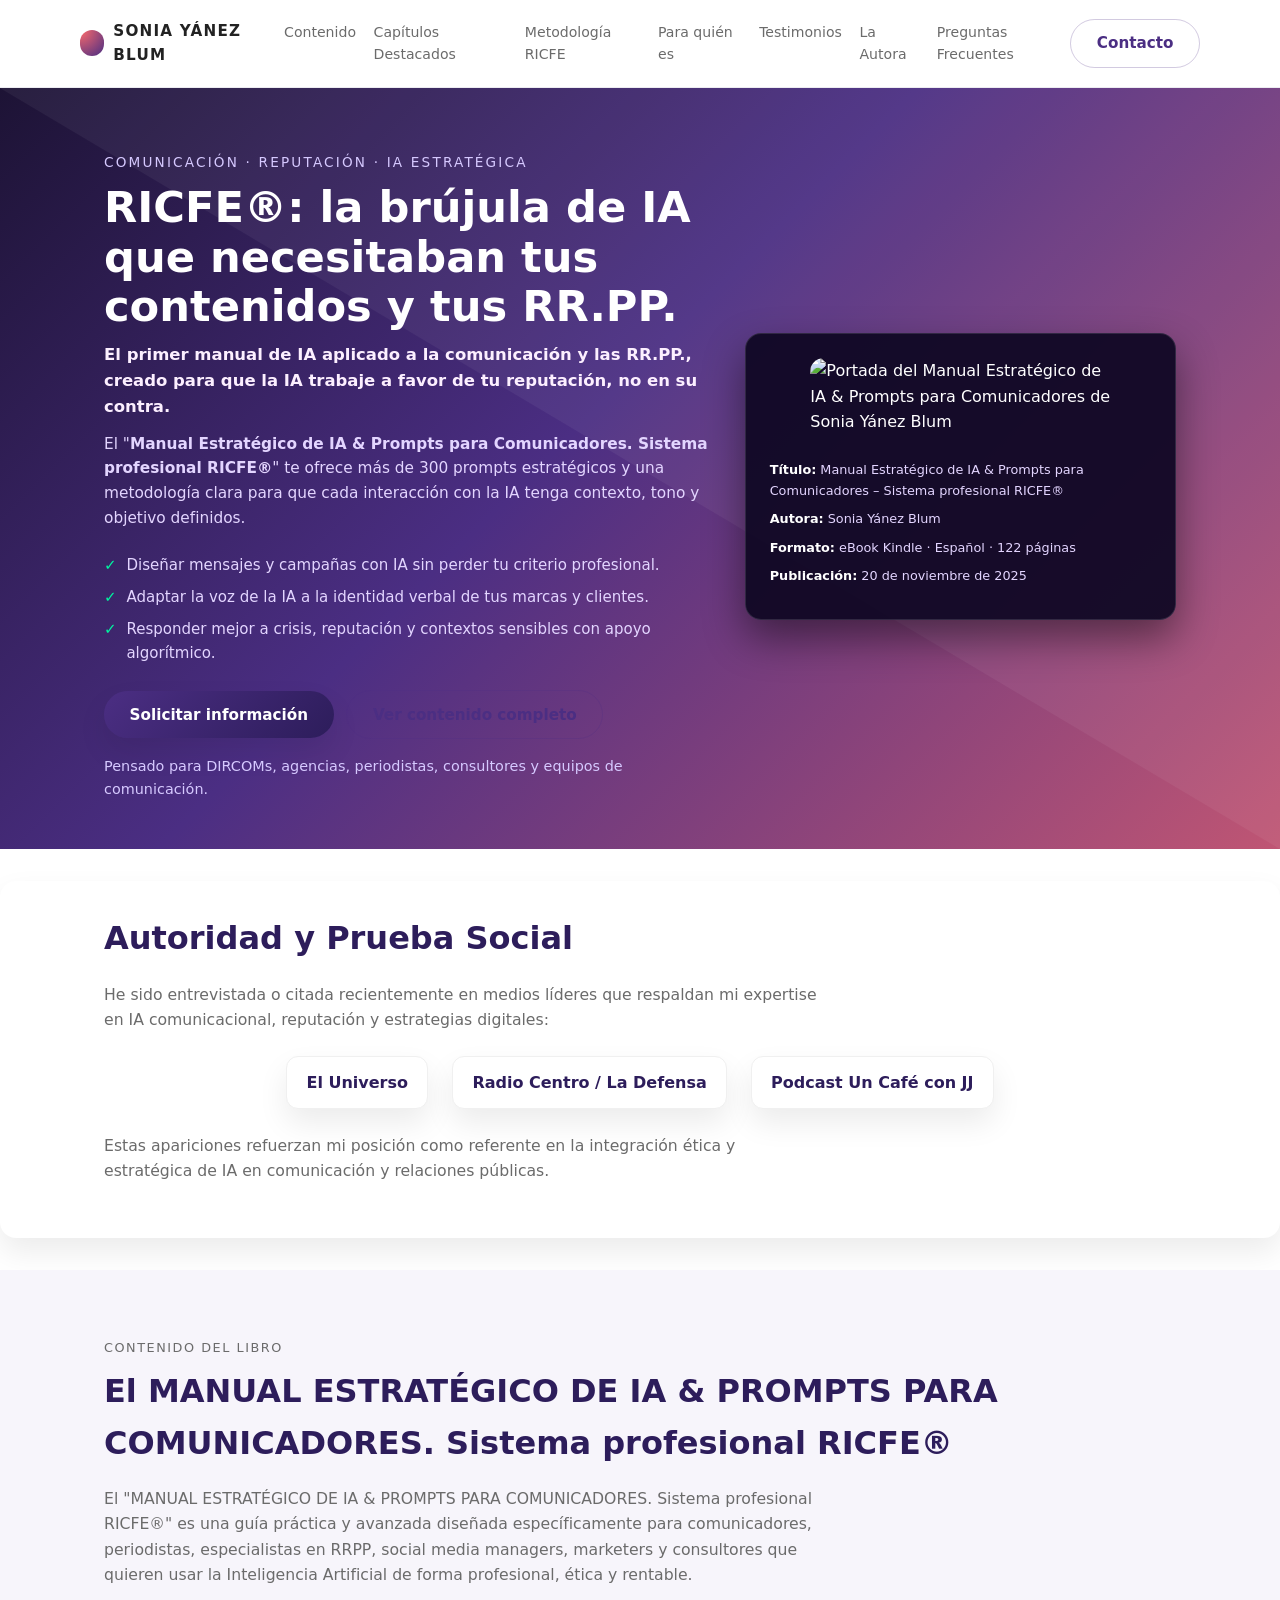
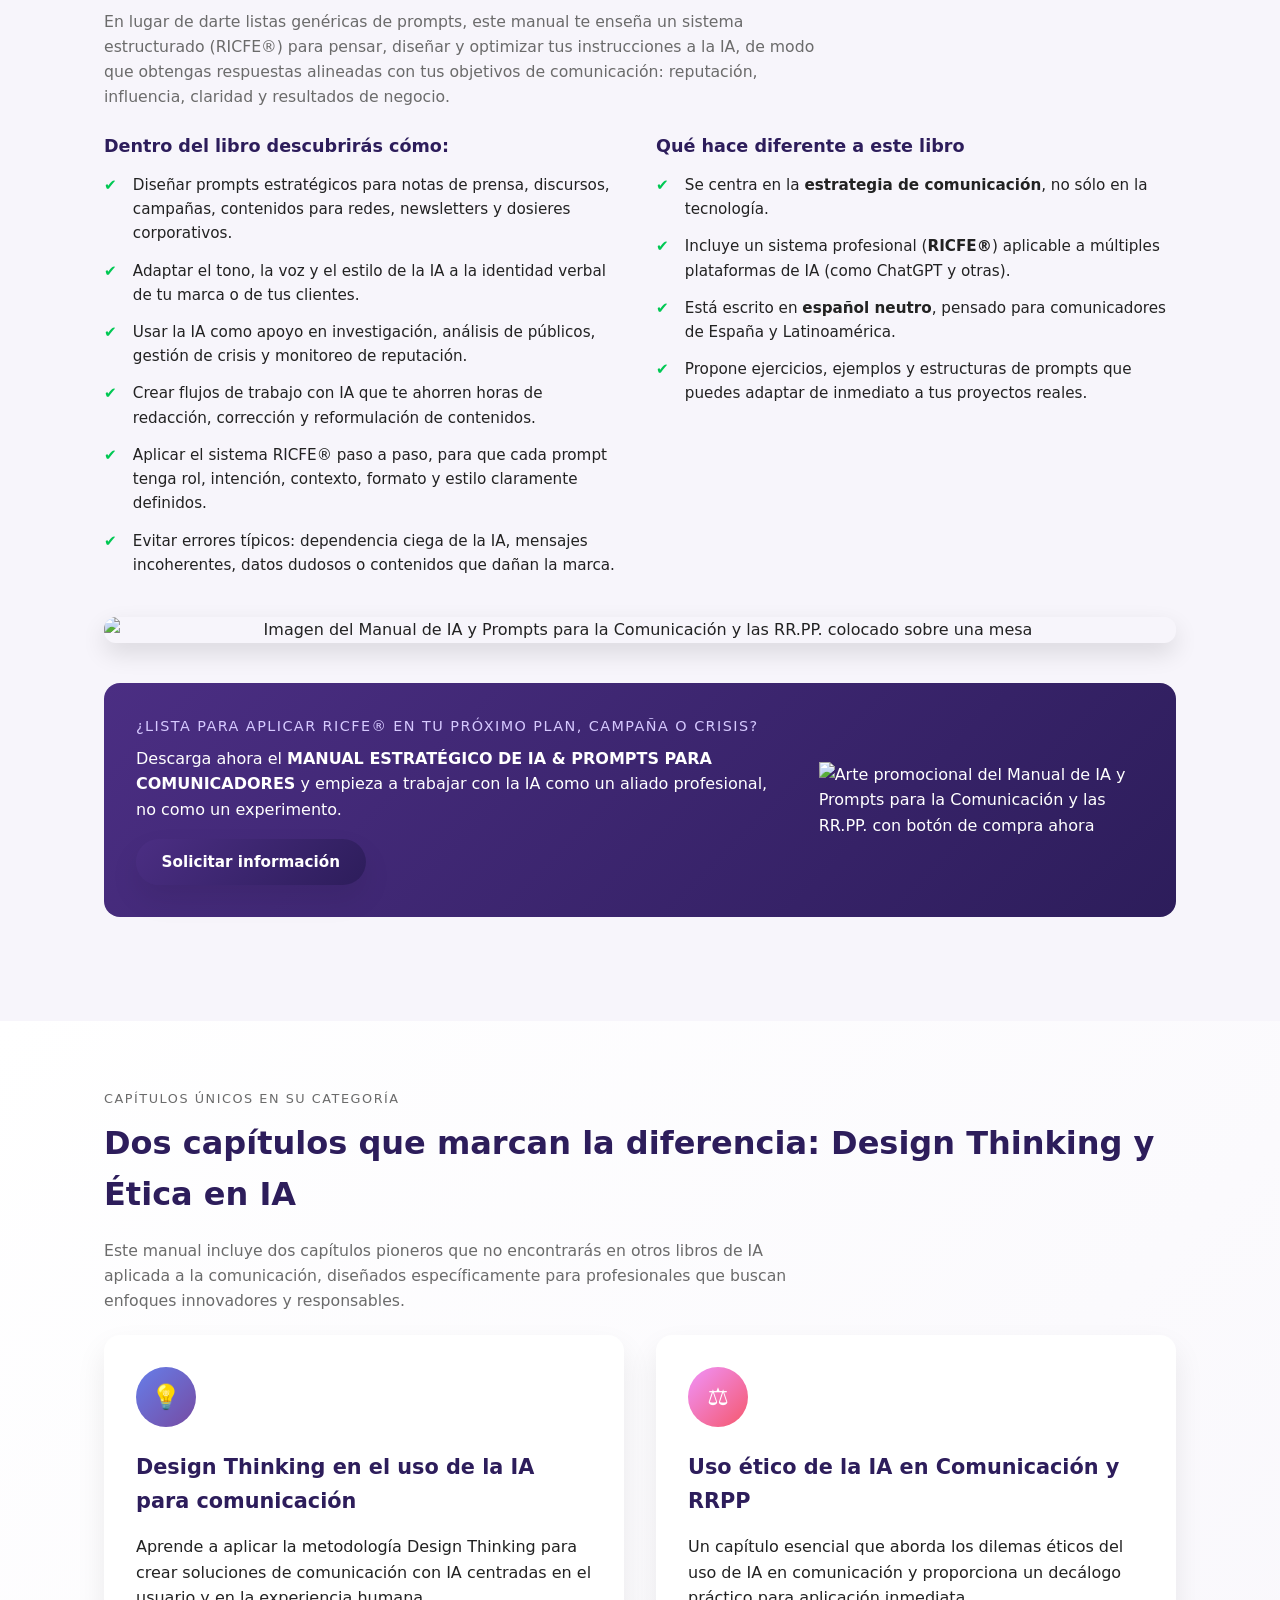
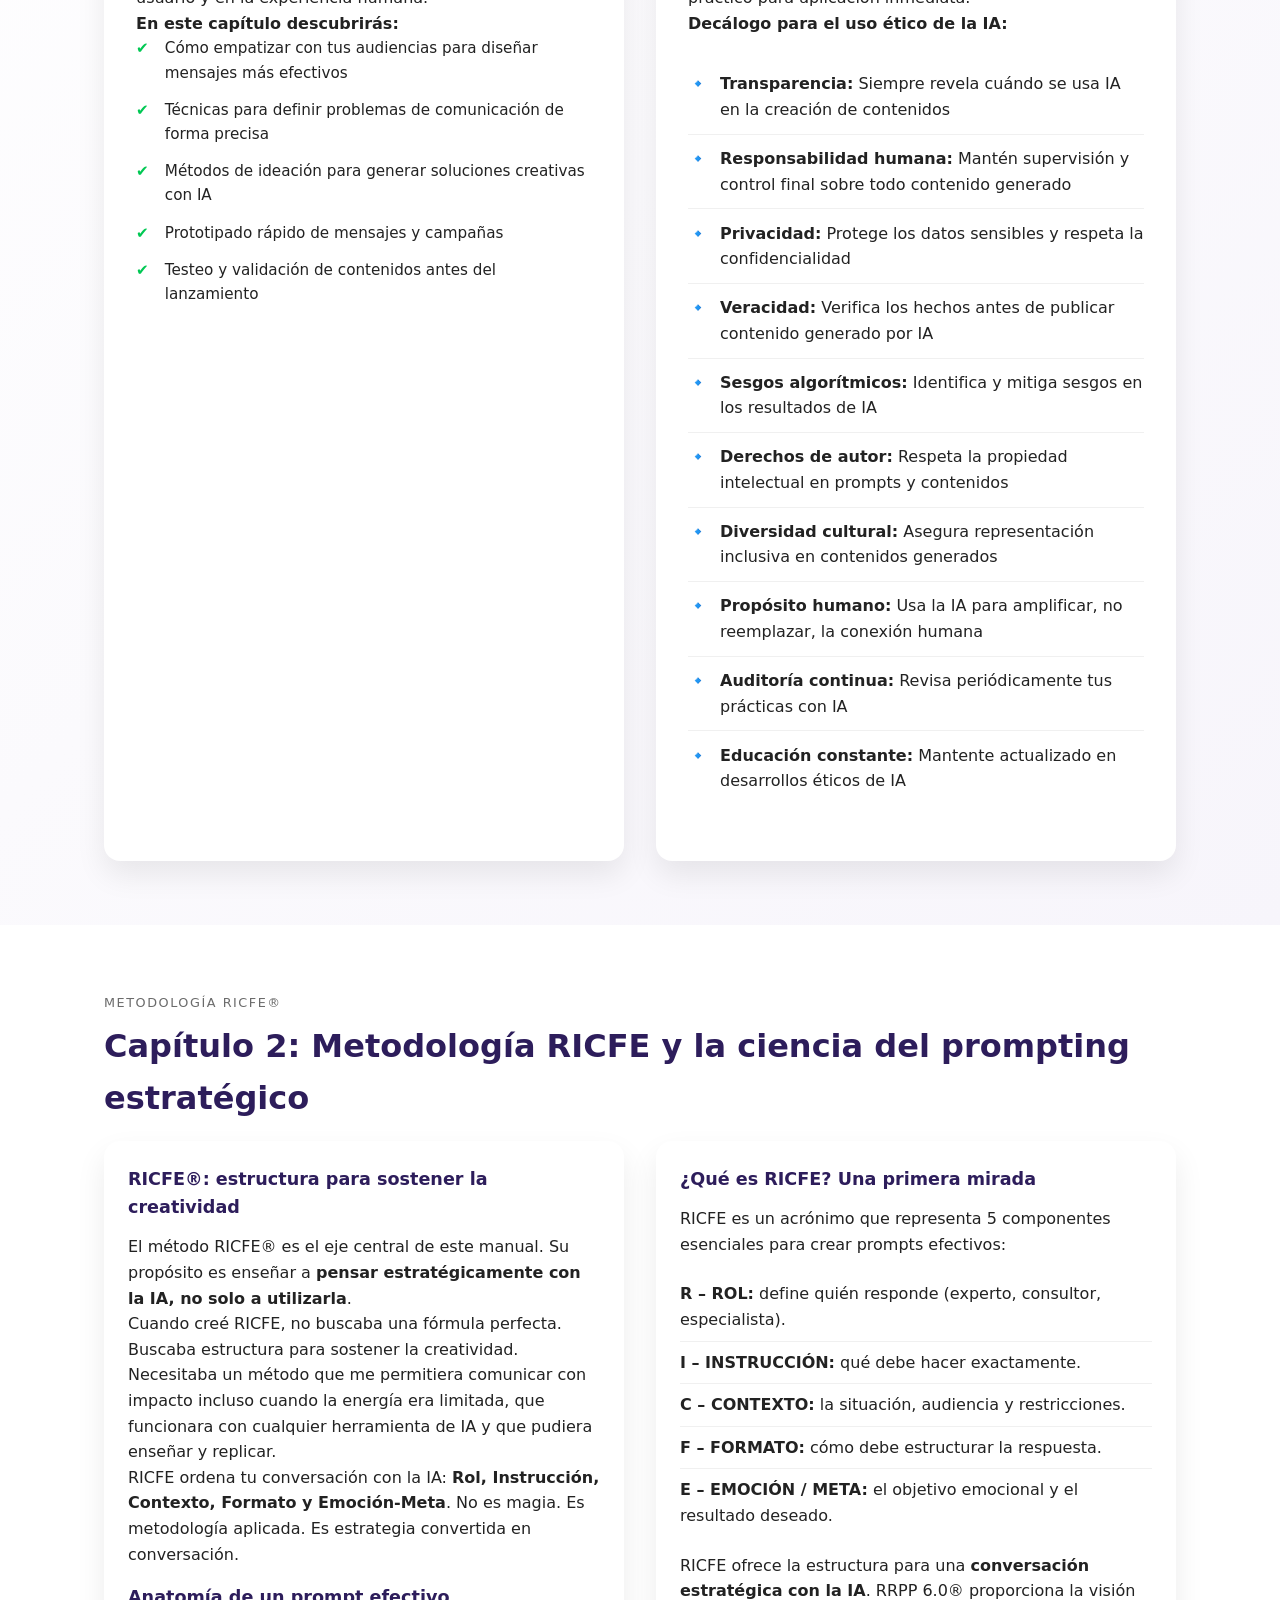
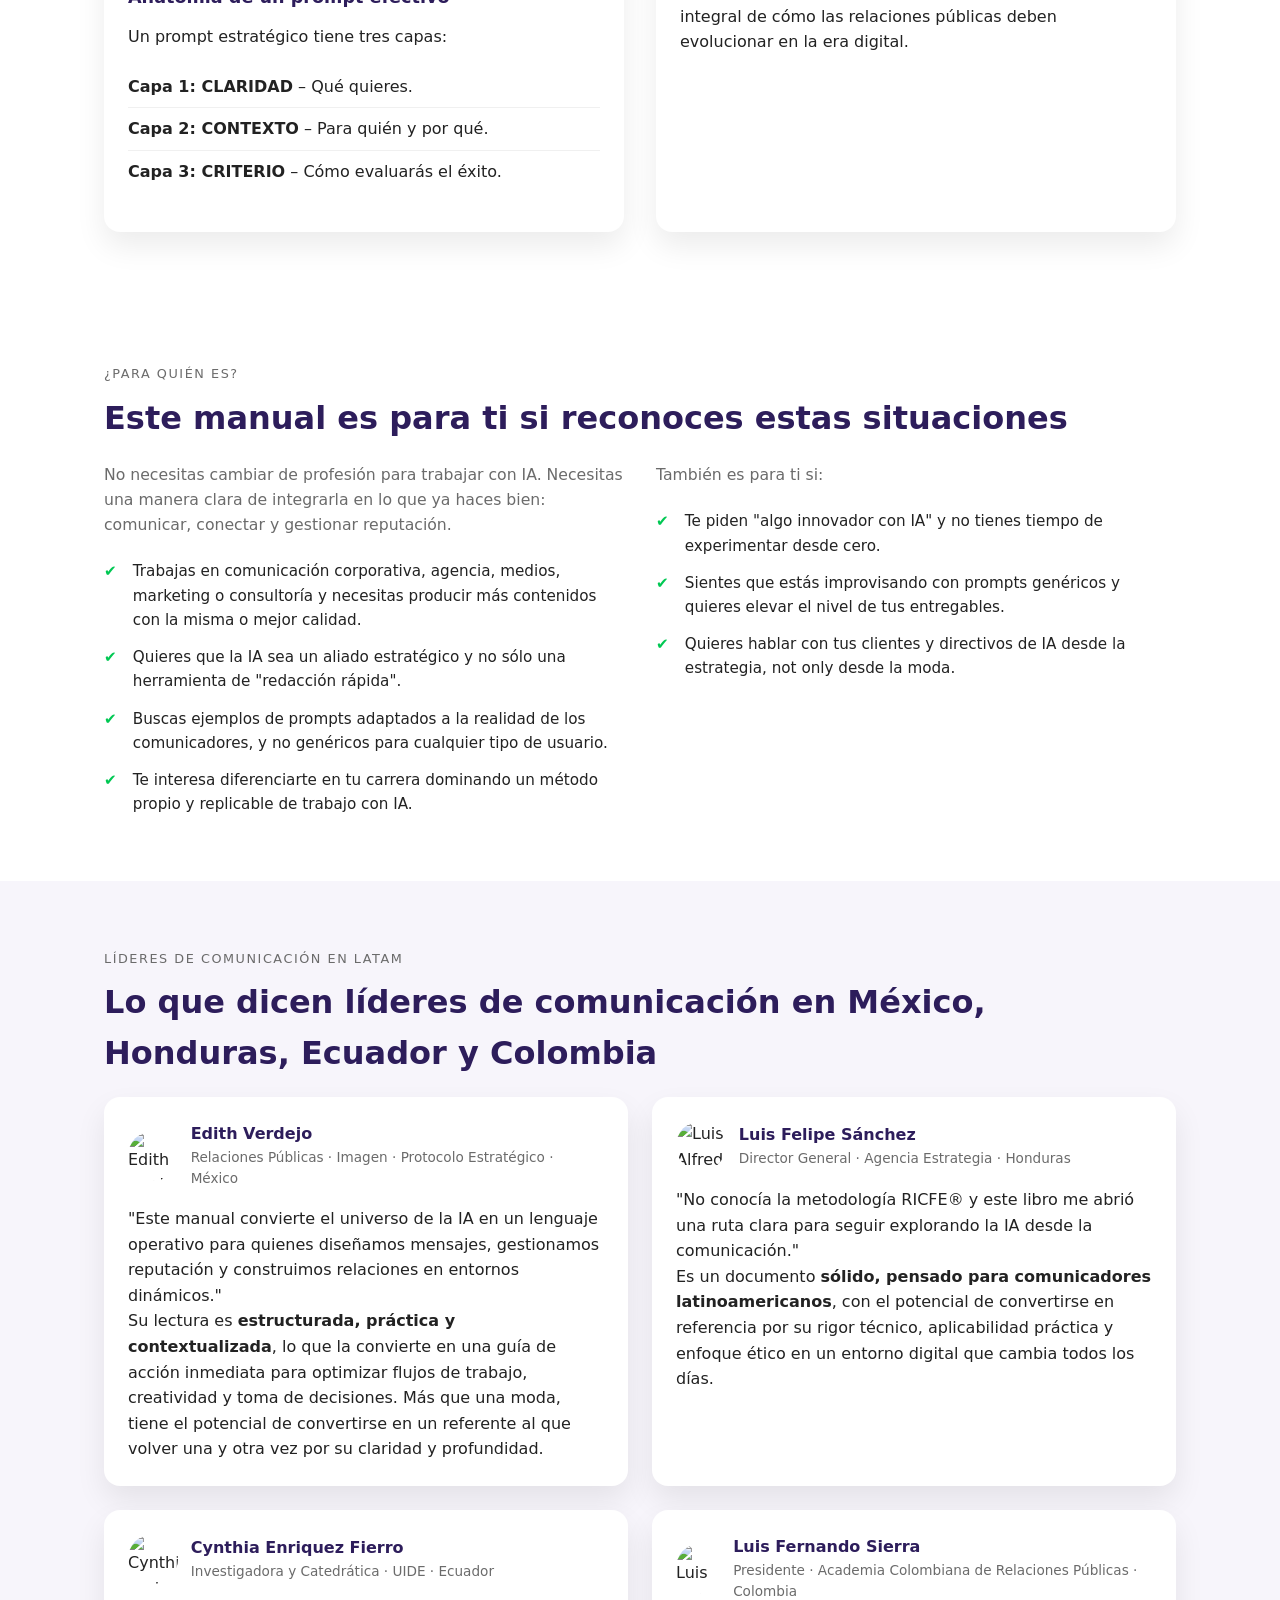
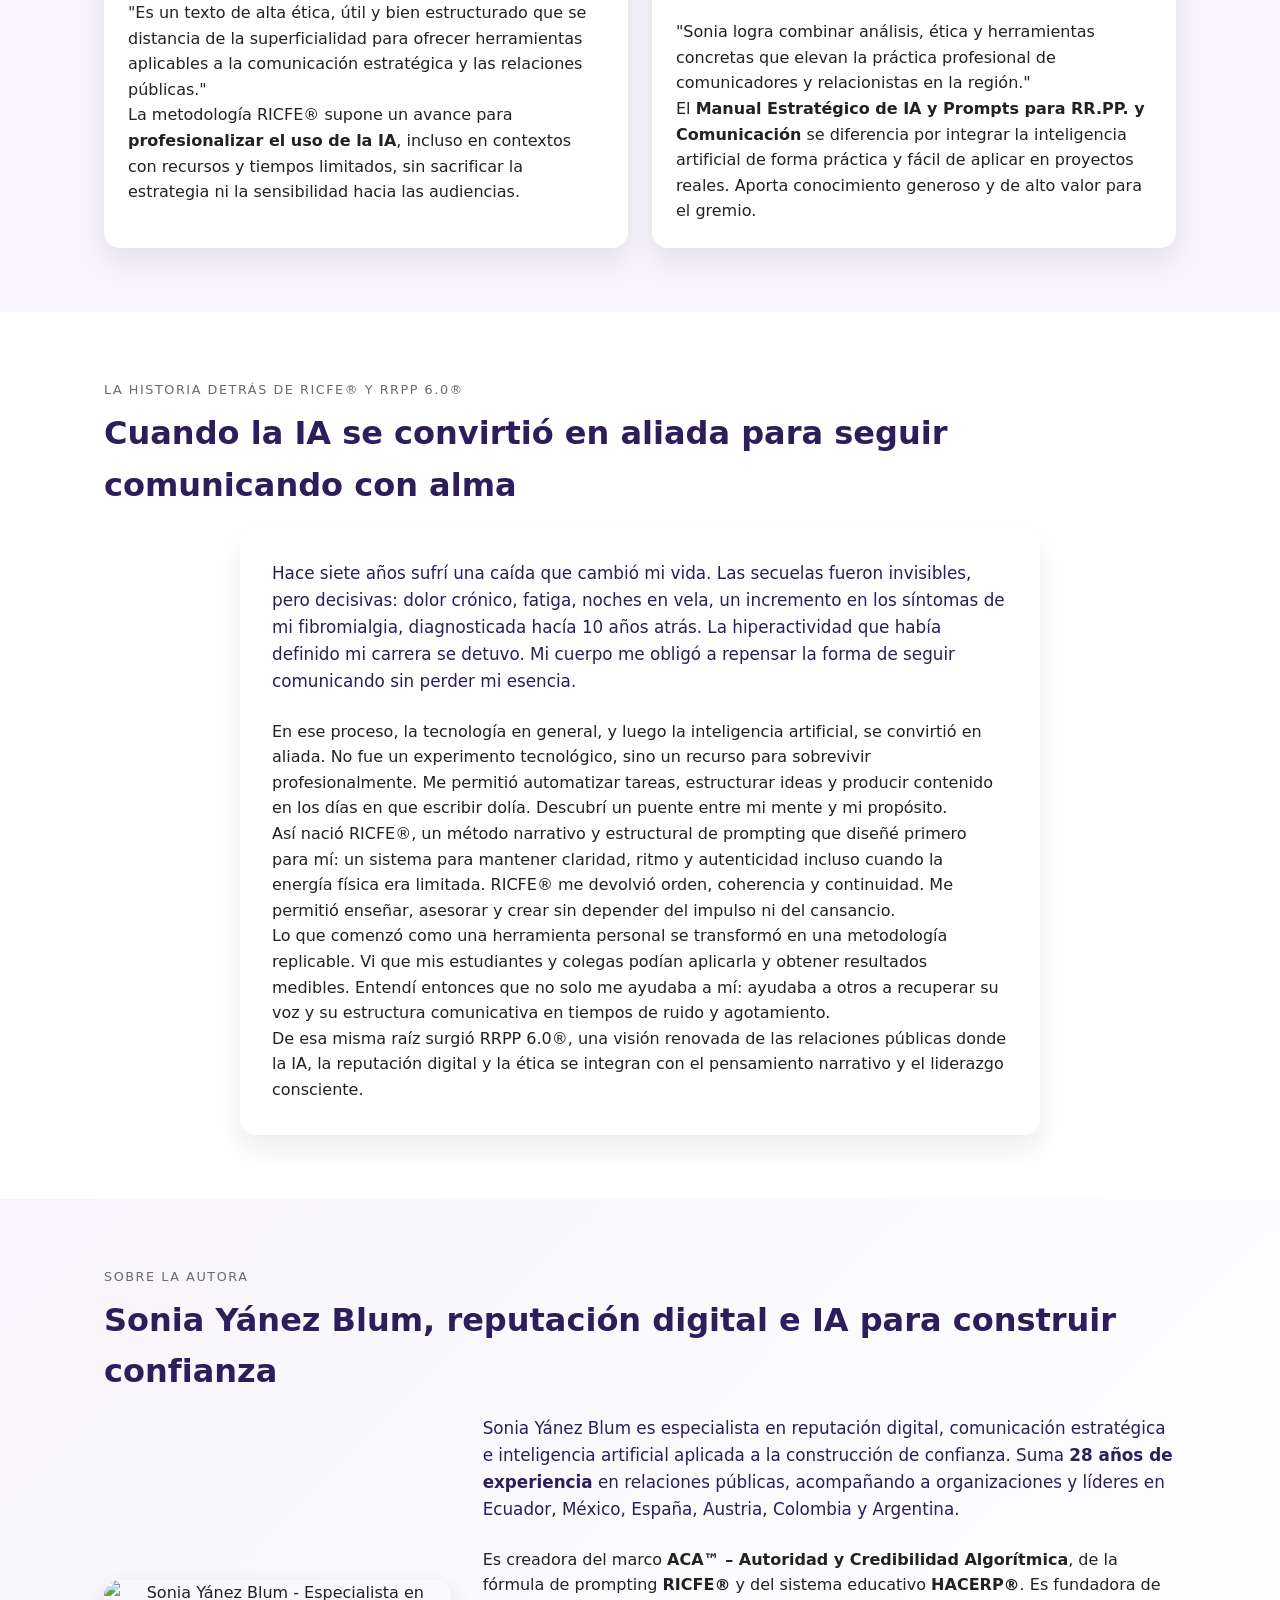
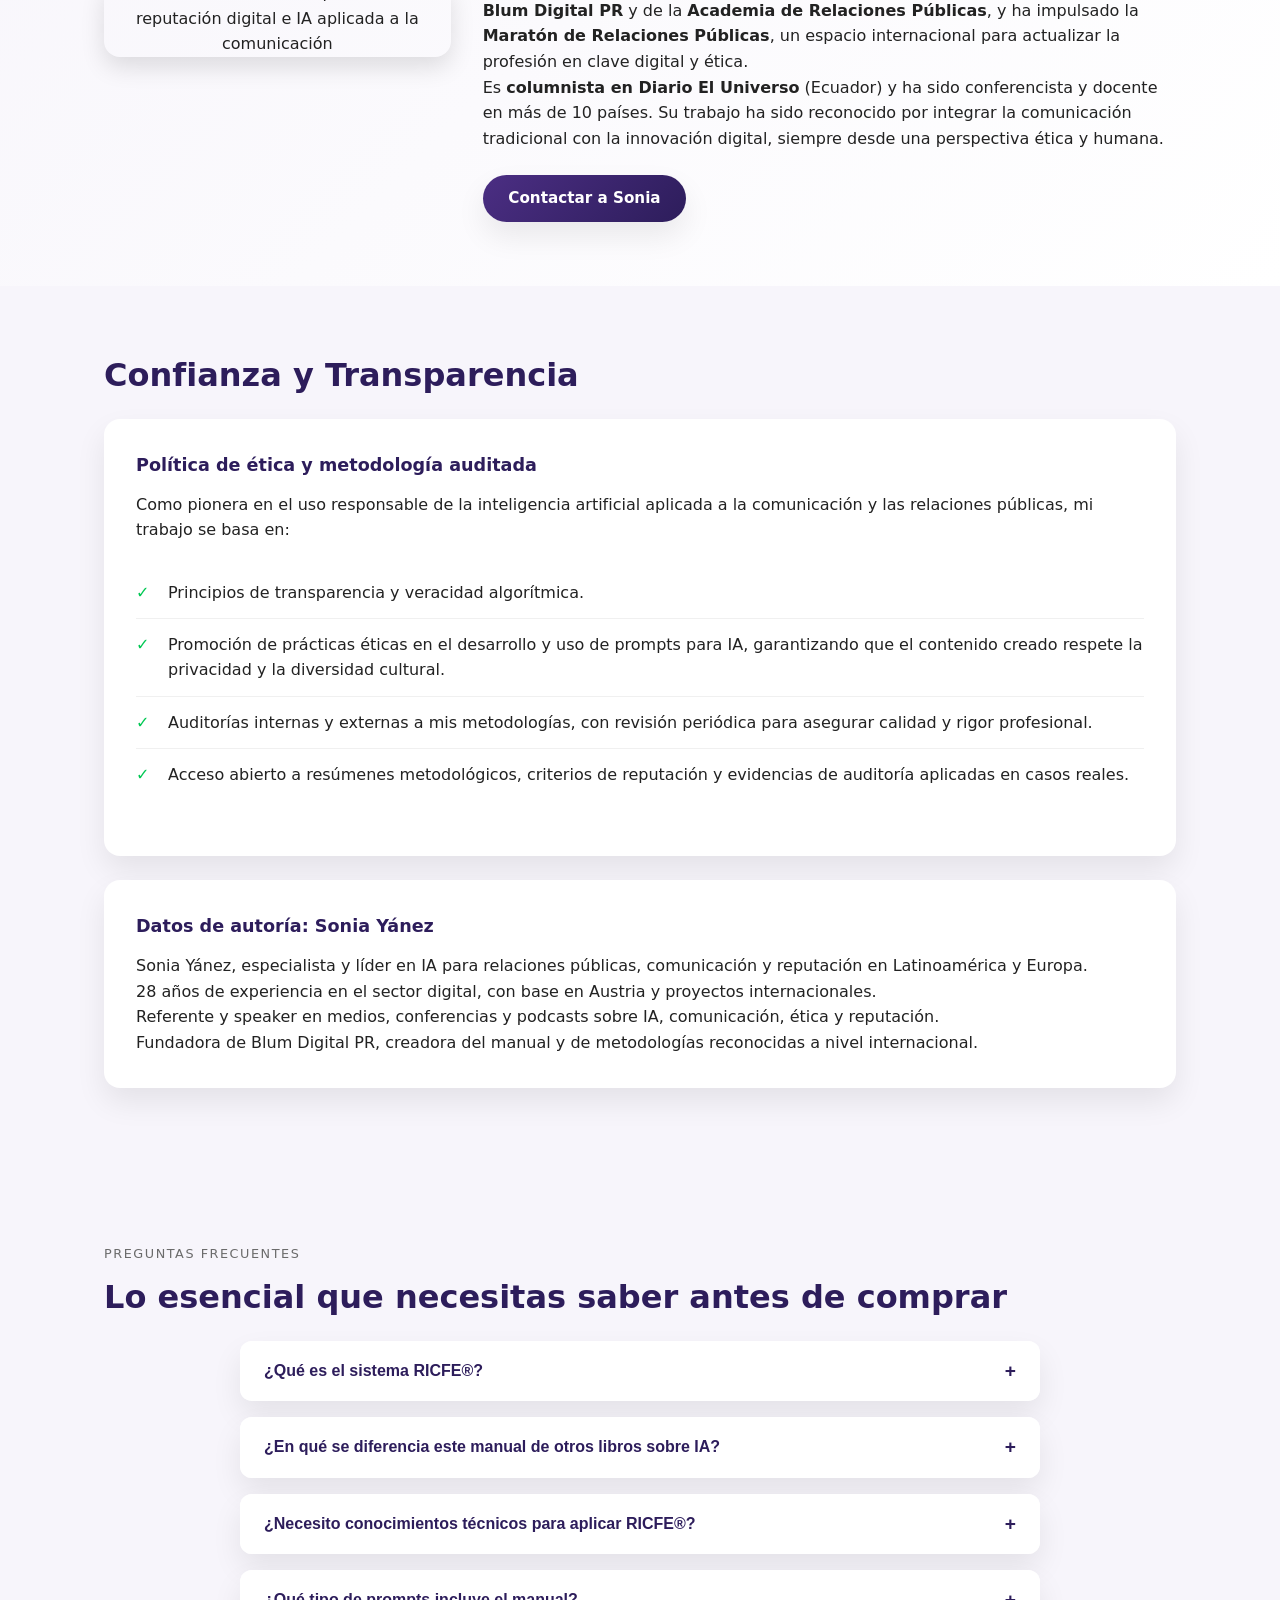
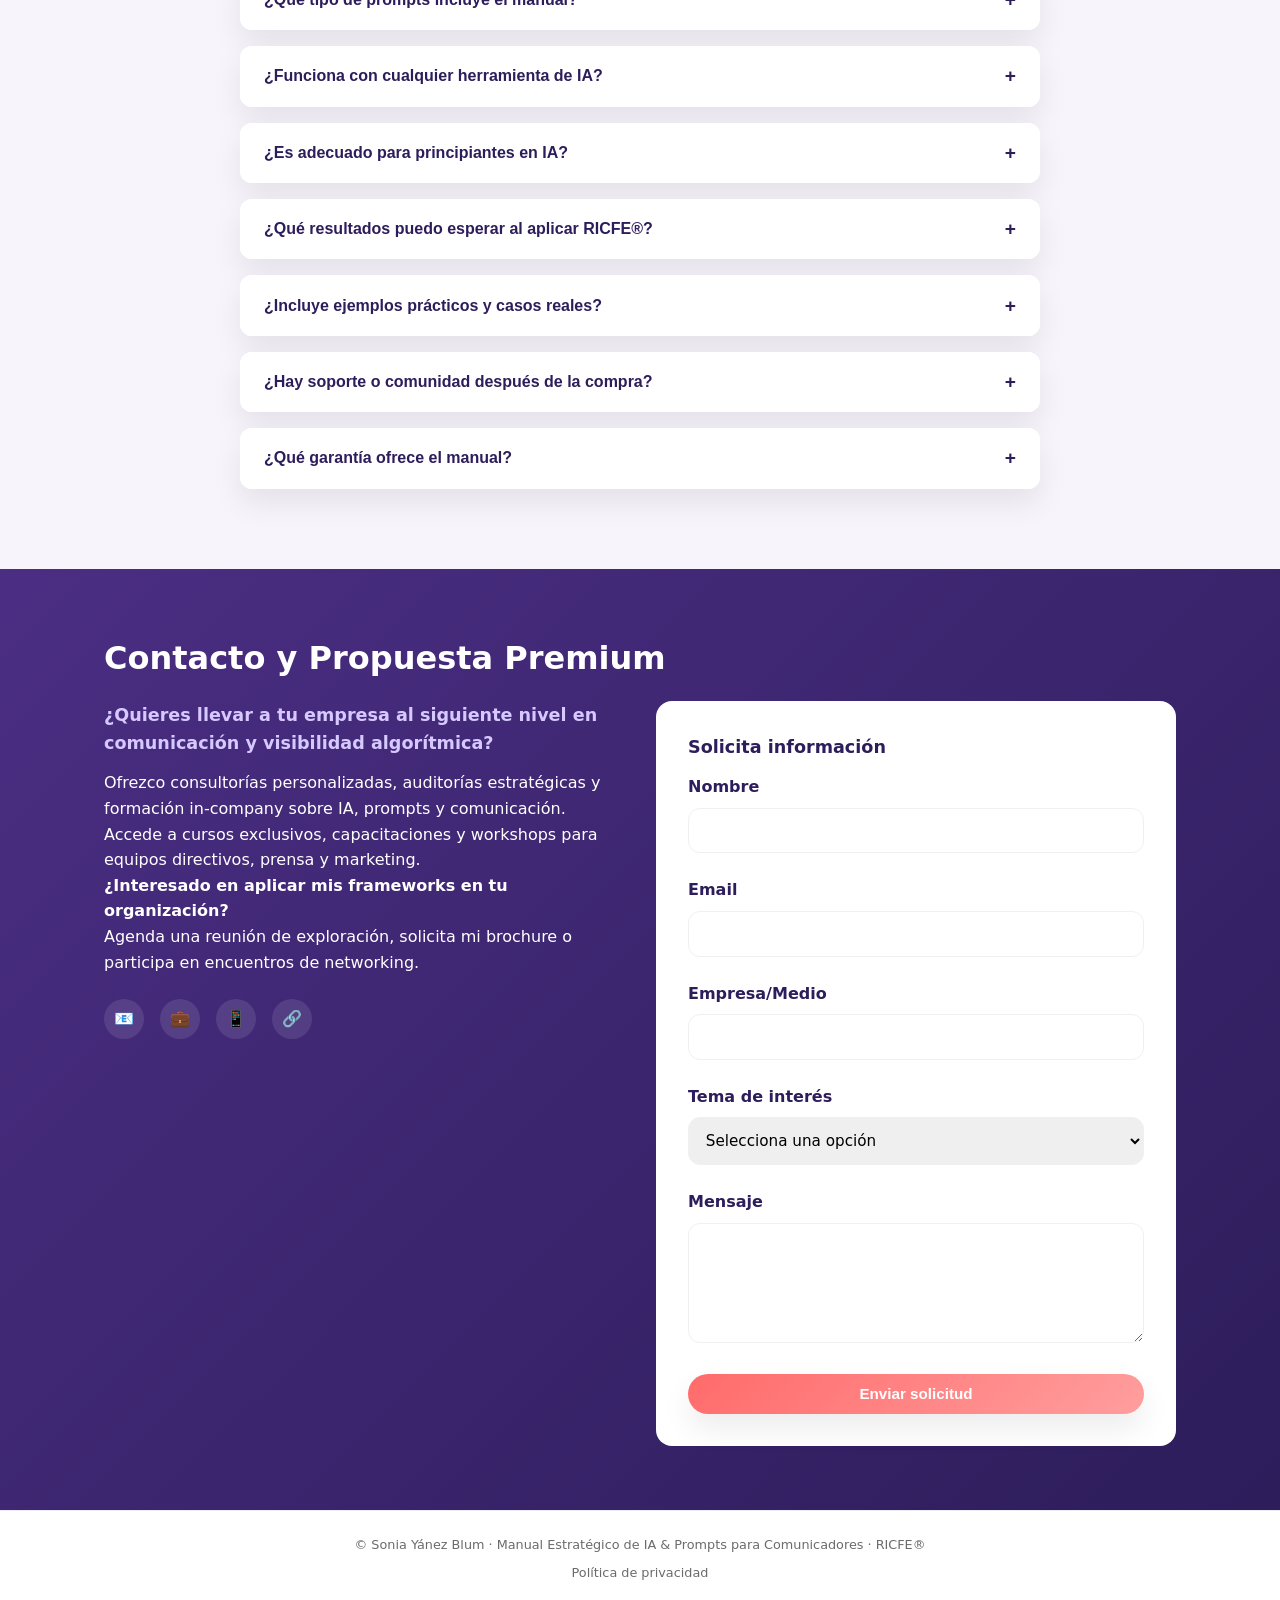
==== commit 6e6f5a91: "Corregir enlaces rotos del footer a políticas de privacidad Los URLs /aviso-legal y /politica-privac" ====
--- a/index.html
+++ b/index.html
@@ -1,4 +1,4 @@
-<!DOCTYPE html> <html lang="es"> <head> <meta charset="UTF-8"> <meta name="viewport" content="width=device-width, initial-scale=1.0"> <title>Manual Estratégico de IA & Prompts para Comunicadores · RICFE® · Sonia Yánez Blum</title> <meta name="description" content="Manual Estratégico de IA & Prompts para Comunicadores · Sistema profesional RICFE®. Más de 300 prompts para comunicación, RR.PP., reputación y crisis."> <!-- Schema.org markup --> <script type="application/ld+json"> { "@context": "https://schema.org", "@graph": [ { "@type": "Book", "name": "Manual Estratégico de IA & Prompts para Comunicadores – Sistema profesional RICFE®", "author": { "@type": "Person", "name": "Sonia Yánez Blum", "jobTitle": "Especialista en Reputación Digital e IA", "url": "https://soniayanez.com" }, "publisher": { "@type": "Organization", "name": "Blum Digital PR" }, "datePublished": "2025-11-20", "bookFormat": "https://schema.org/EBook", "inLanguage": "es", "isbn": "B0G36LNG6W", "description": "Guía práctica con más de 300 prompts estratégicos y el sistema RICFE® para comunicadores que quieren usar la IA de forma profesional, ética y rentable.", "offers": { "@type": "Offer", "url": "https://soniayanez.com", "availability": "https://schema.org/InStock" } }, { "@type": "FAQPage", "mainEntity": [ { "@type": "Question", "name": "¿Qué es el sistema RICFE®?", "acceptedAnswer": { "@type": "Answer", "text": "RICFE® es un sistema profesional de prompting creado por Sonia Yánez Blum que estructura conversaciones con IA en 5 componentes: Rol, Instrucción, Contexto, Formato y Emoción/Meta. Nació como respuesta a la necesidad de mantener claridad y autenticidad en la comunicación incluso cuando la energía física es limitada." } }, { "@type": "Question", "name": "¿En qué se diferencia este manual de otros libros sobre IA?", "acceptedAnswer": { "@type": "Answer", "text": "Este manual no es solo una lista de prompts, sino un sistema estratégico probado en proyectos reales. Se enfoca específicamente en comunicación y RR.PP., incorpora la capa emocional en los prompts y está diseñado para profesionales que necesitan resultados medibles, no experimentos." } }, { "@type": "Question", "name": "¿Necesito conocimientos técnicos para aplicar RICFE®?", "acceptedAnswer": { "@type": "Answer", "text": "No. RICFE® está diseñado para comunicadores, no para programadores. Solo necesitas entender los fundamentos de la comunicación estratégica; el manual te guía paso a paso en la aplicación del sistema." } } ] } ] } </script> <style> :root { --color-primary: #4B2E83; --color-primary-dark: #2D1D5B; --color-accent: #FF6B6B; --color-accent-light: #FF9E9E; --color-bg-soft: #F7F5FB; --color-text: #222222; --color-muted: #6B6B6B; --color-light: #F0F0F0; --color-success: #00C853; --color-warning: #FF9800; --radius-lg: 16px; --radius-md: 12px; --shadow-soft: 0 14px 30px rgba(0, 0, 0, 0.08); --shadow-medium: 0 10px 25px rgba(0, 0, 0, 0.12); --shadow-strong: 0 20px 40px rgba(0, 0, 0, 0.18); --max-width: 1120px; --transition: all 0.3s ease; } /* Reset y base */ * { margin: 0; padding: 0; box-sizing: border-box; } body { font-family: system-ui, -apple-system, BlinkMacSystemFont, "Segoe UI", "Roboto", sans-serif; color: var(--color-text); background-color: #FFFFFF; line-height: 1.6; overflow-x: hidden; } img { max-width: 100%; height: auto; display: block; } a { color: inherit; text-decoration: none; transition: var(--transition); } .container { width: 100%; max-width: var(--max-width); margin: 0 auto; padding: 0 1.5rem; } /* Header */ .sy-header { background-color: #FFFFFF; border-bottom: 1px solid #ECECF1; position: sticky; top: 0; z-index: 100; backdrop-filter: blur(10px); } .sy-header-inner { display: flex; align-items: center; justify-content: space-between; padding: 1rem 0; } .sy-logo { display: flex; align-items: center; gap: 0.6rem; font-weight: 700; font-size: 0.95rem; letter-spacing: 0.08em; text-transform: uppercase; } .sy-logo-mark { width: 26px; height: 26px; border-radius: 999px; background: radial-gradient(circle at 0 0, var(--color-accent), var(--color-primary)); } .sy-nav { display: flex; gap: 1.1rem; font-size: 0.88rem; } .sy-nav a { color: var(--color-muted); position: relative; padding: 0.3rem 0; } .sy-nav a::after { content: ''; position: absolute; bottom: 0; left: 0; width: 0; height: 2px; background-color: var(--color-primary); transition: var(--transition); } .sy-nav a:hover::after { width: 100%; } /* Botones */ .btn { display: inline-flex; align-items: center; justify-content: center; padding: 0.7rem 1.6rem; border-radius: 999px; border: none; cursor: pointer; font-weight: 600; font-size: 0.95rem; transition: var(--transition); text-align: center; } .btn-primary { background: linear-gradient(135deg, var(--color-primary), var(--color-primary-dark)); color: #FFFFFF; box-shadow: var(--shadow-soft); } .btn-primary:hover { transform: translateY(-2px); box-shadow: var(--shadow-strong); } .btn-secondary { background-color: transparent; color: var(--color-primary); border: 1px solid rgba(75, 46, 131, 0.25); } .btn-secondary:hover { background-color: rgba(75, 46, 131, 0.06); transform: translateY(-1px); } .btn-accent { background: linear-gradient(135deg, var(--color-accent), var(--color-accent-light)); color: #FFFFFF; box-shadow: var(--shadow-soft); } .btn-accent:hover { transform: translateY(-2px); box-shadow: var(--shadow-strong); } /* Secciones comunes */ section { padding: 4rem 0; } .tagline { display: inline-block; font-size: 0.8rem; text-transform: uppercase; letter-spacing: 0.12em; color: var(--color-muted); margin-bottom: 0.5rem; } .section-title { font-size: clamp(1.9rem, 2.5vw, 2.2rem); margin: 0 0 1.1rem; color: var(--color-primary-dark); } .section-intro { font-size: 0.98rem; color: var(--color-muted); max-width: 720px; margin: 0 0 1.4rem; } .section-subheading { font-size: 1.1rem; font-weight: 600; margin-bottom: 0.8rem; color: var(--color-primary-dark); } .grid-2 { display: grid; gap: 2rem; } @media (min-width: 768px) { .grid-2 { grid-template-columns: repeat(2, 1fr); } } /* Listas con viñetas */ .bullets-list { list-style: none; padding: 0; margin: 0; display: grid; gap: 0.8rem; } .bullets-list li { position: relative; padding-left: 1.8rem; font-size: 0.95rem; } .bullets-list li::before { content: "✔"; position: absolute; left: 0; color: var(--color-success); font-weight: bold; } /* HERO MEJORADO */ .hero { background: linear-gradient(135deg, #1D1335 0, #4B2E83 45%, #FF6B6B 130%); color: #FFFFFF; padding: 4rem 0 3rem; position: relative; overflow: hidden; } .hero::before { content: ''; position: absolute; top: 0; left: 0; right: 0; bottom: 0; background: url('data:image/svg+xml;utf8,<svg xmlns="http://www.w3.org/2000/svg" viewBox="0 0 100 100" preserveAspectRatio="none"><path d="M0,0 L100,0 L100,100 Z" fill="rgba(255,255,255,0.05)"/></svg>'); background-size: cover; pointer-events: none; } .hero-inner { display: grid; gap: 2.3rem; align-items: center; position: relative; z-index: 1; } @media (min-width: 768px) { .hero-inner { grid-template-columns: 1.4fr 1fr; } } .hero-pretitle { font-size: 0.85rem; text-transform: uppercase; letter-spacing: 0.16em; color: #D6C9FF; margin-bottom: 0.6rem; } .hero-title { font-size: clamp(2.1rem, 4vw, 2.7rem); line-height: 1.15; margin: 0 0 0.6rem; } .hero-subtitle { font-size: 1.03rem; color: #FCEFFF; margin: 0 0 0.7rem; } .hero-highlight { font-size: 0.96rem; color: #E3D5FF; margin-bottom: 1.4rem; } .hero-bullets { list-style: none; padding: 0; margin: 0 0 1.6rem; display: grid; gap: 0.5rem; } .hero-bullets li { position: relative; padding-left: 1.4rem; font-size: 0.94rem; color: #E3D5FF; transition: var(--transition); } .hero-bullets li:hover { transform: translateX(5px); } .hero-bullets li::before { content: "✓"; position: absolute; left: 0; top: 0; color: #00F5A0; font-weight: 700; } /* Banner de lanzamiento destacado */ .launch-banner { background: linear-gradient(135deg, var(--color-accent), var(--color-primary)); color: white; padding: 1.5rem; text-align: center; border-radius: var(--radius-md); margin: 1.5rem 0; box-shadow: var(--shadow-medium); animation: pulse 2s infinite; } @keyframes pulse { 0% { transform: scale(1); } 50% { transform: scale(1.02); } 100% { transform: scale(1); } } .launch-banner h3 { margin: 0 0 0.5rem; font-size: 1.4rem; font-weight: 700; } .launch-banner p { margin: 0; font-size: 1rem; } .hero-cta-row { display: flex; flex-wrap: wrap; gap: 0.8rem; align-items: center; margin-bottom: 1rem; } .hero-book-card { border-radius: var(--radius-lg); box-shadow: 0 18px 40px rgba(0, 0, 0, 0.45); background: rgba(15, 8, 36, 0.94); padding: 1.5rem; display: flex; flex-direction: column; align-items: center; gap: 1.1rem; border: 1px solid rgba(255, 255, 255, 0.12); transition: var(--transition); } .hero-book-card:hover { transform: translateY(-5px); box-shadow: 0 25px 50px rgba(0, 0, 0, 0.6); } .hero-book-cover { width: 100%; max-width: 300px; border-radius: 14px; overflow: hidden; } .hero-book-meta { font-size: 0.8rem; color: #E3D5FF; width: 100%; } .hero-book-meta strong { color: #FFFFFF; } .hero-book-meta p { margin: 0.5rem 0; } /* CAPÍTULOS DESTACADOS */ .featured-chapters { background: linear-gradient(135deg, #FFFFFF 0%, var(--color-bg-soft) 100%); } .chapter-card { background: white; border-radius: var(--radius-lg); padding: 2rem; box-shadow: var(--shadow-soft); transition: var(--transition); height: 100%; } .chapter-card:hover { transform: translateY(-5px); box-shadow: var(--shadow-medium); } .chapter-icon { width: 60px; height: 60px; border-radius: 50%; display: flex; align-items: center; justify-content: center; margin-bottom: 1.5rem; font-size: 1.5rem; } .chapter-icon.design-thinking { background: linear-gradient(135deg, #667eea 0%, #764ba2 100%); color: white; } .chapter-icon.ethics { background: linear-gradient(135deg, #f093fb 0%, #f5576c 100%); color: white; } .chapter-title { font-size: 1.3rem; font-weight: 700; margin-bottom: 1rem; color: var(--color-primary-dark); } .decalogo-list { list-style: none; padding: 0; margin: 1.5rem 0; } .decalogo-list li { padding: 0.7rem 0; border-bottom: 1px solid var(--color-light); position: relative; padding-left: 2rem; } .decalogo-list li::before { content: "🔹"; position: absolute; left: 0; color: var(--color-primary); } .decalogo-list li:last-child { border-bottom: none; } /* CONTENIDO */ .content-section { background-color: var(--color-bg-soft); } .content-book-figure { text-align: center; margin: 2.5rem 0; } .content-book-figure img { border-radius: var(--radius-md); box-shadow: var(--shadow-medium); margin: 0 auto; } /* CTA intermedio */ .mid-cta { background: linear-gradient(135deg, var(--color-primary), var(--color-primary-dark)); color: white; border-radius: var(--radius-lg); padding: 2rem; margin: 2.5rem 0; } .mid-cta-grid { display: grid; gap: 2rem; align-items: center; } @media (min-width: 768px) { .mid-cta-grid { grid-template-columns: 2fr 1fr; } } .mid-cta-kicker { font-size: 0.9rem; text-transform: uppercase; letter-spacing: 0.1em; margin-bottom: 0.5rem; color: #D6C9FF; } .mid-cta-buttons { margin-top: 1rem; } /* METODOLOGÍA RICFE */ .ricfe-card { background: white; border-radius: var(--radius-lg); padding: 1.5rem; box-shadow: var(--shadow-soft); } .ricfe-subtitle { font-size: 1.1rem; font-weight: 600; margin-bottom: 0.8rem; color: var(--color-primary-dark); } .ricfe-layers, .ricfe-components { list-style: none; padding: 0; margin: 1rem 0; } .ricfe-layers li, .ricfe-components li { padding: 0.5rem 0; border-bottom: 1px solid var(--color-light); } .ricfe-layers li:last-child, .ricfe-components li:last-child { border-bottom: none; } /* TESTIMONIOS */ .testimonials-grid { display: grid; gap: 1.5rem; } @media (min-width: 768px) { .testimonials-grid { grid-template-columns: repeat(2, 1fr); } } .testimonial-card { background: white; border-radius: var(--radius-lg); padding: 1.5rem; box-shadow: var(--shadow-soft); } .testimonial-header { display: flex; align-items: center; gap: 0.8rem; margin-bottom: 1rem; } .testimonial-avatar { width: 50px; height: 50px; border-radius: 50%; overflow: hidden; } .testimonial-avatar img { width: 100%; height: 100%; object-fit: cover; } .testimonial-name { font-weight: 600; color: var(--color-primary-dark); } .testimonial-role { font-size: 0.85rem; color: var(--color-muted); } /* HISTORIA */ .story-card { background: white; border-radius: var(--radius-lg); padding: 2rem; box-shadow: var(--shadow-soft); max-width: 800px; margin: 0 auto; } .story-highlight { font-size: 1.05rem; font-weight: 500; margin-bottom: 1.5rem; color: var(--color-primary-dark); } /* AUTORA */ .author-section { background: linear-gradient(135deg, var(--color-bg-soft) 0%, #FFFFFF 100%); } .author-grid { display: grid; gap: 2rem; align-items: center; } @media (min-width: 768px) { .author-grid { grid-template-columns: 1fr 2fr; } } .author-highlight { font-size: 1.05rem; font-weight: 500; margin-bottom: 1.5rem; color: var(--color-primary-dark); } .author-image { text-align: center; } .author-image img { border-radius: var(--radius-lg); box-shadow: var(--shadow-medium); margin: 0 auto; } /* AUTORIDAD Y PRUEBA SOCIAL */ .authority-section { background: white; border-radius: var(--radius-lg); padding: 2rem; box-shadow: var(--shadow-soft); margin: 2rem 0; } .media-logos { display: flex; flex-wrap: wrap; gap: 1.5rem; justify-content: center; align-items: center; margin: 1.5rem 0; } .media-logo { background: white; padding: 0.8rem 1.2rem; border-radius: var(--radius-md); box-shadow: var(--shadow-soft); font-weight: 600; color: var(--color-primary-dark); border: 1px solid var(--color-light); } /* CONFIANZA Y TRANSPARENCIA */ .trust-section { background-color: var(--color-bg-soft); } .trust-card { background: white; border-radius: var(--radius-lg); padding: 2rem; box-shadow: var(--shadow-soft); margin-bottom: 1.5rem; } .trust-principles { list-style: none; padding: 0; margin: 1.5rem 0; } .trust-principles li { padding: 0.8rem 0; border-bottom: 1px solid var(--color-light); position: relative; padding-left: 2rem; } .trust-principles li::before { content: "✓"; position: absolute; left: 0; color: var(--color-success); font-weight: bold; } .trust-principles li:last-child { border-bottom: none; } /* CONTACTO Y PROPUESTA PREMIUM */ .contact-section { background: linear-gradient(135deg, var(--color-primary), var(--color-primary-dark)); color: white; } .contact-grid { display: grid; gap: 2rem; } @media (min-width: 768px) { .contact-grid { grid-template-columns: 1fr 1fr; } } .contact-form { background: white; border-radius: var(--radius-lg); padding: 2rem; color: var(--color-text); } .form-group { margin-bottom: 1.5rem; } .form-group label { display: block; margin-bottom: 0.5rem; font-weight: 600; color: var(--color-primary-dark); } .form-group input, .form-group select, .form-group textarea { width: 100%; padding: 0.8rem; border: 1px solid var(--color-light); border-radius: var(--radius-md); font-family: inherit; font-size: 0.95rem; } .form-group textarea { min-height: 120px; resize: vertical; } .social-links { display: flex; gap: 1rem; margin-top: 1.5rem; } .social-link { display: inline-flex; align-items: center; justify-content: center; width: 40px; height: 40px; background: rgba(255, 255, 255, 0.1); border-radius: 50%; transition: var(--transition); } .social-link:hover { background: rgba(255, 255, 255, 0.2); transform: translateY(-2px); } /* FAQ */ .faq-section { background-color: var(--color-bg-soft); } .faq-list { max-width: 800px; margin: 0 auto; } .faq-item { background: white; border-radius: var(--radius-md); margin-bottom: 1rem; overflow: hidden; box-shadow: var(--shadow-soft); } .faq-question { width: 100%; display: flex; justify-content: space-between; align-items: center; padding: 1.2rem 1.5rem; background: white; border: none; text-align: left; font-size: 1rem; font-weight: 600; color: var(--color-primary-dark); cursor: pointer; transition: var(--transition); } .faq-question:hover { background-color: #F9F7FF; } .faq-question::after { content: '+'; font-size: 1.2rem; transition: var(--transition); } .faq-question.active::after { content: '-'; } .faq-answer { padding: 0 1.5rem; max-height: 0; overflow: hidden; transition: max-height 0.3s ease; } .faq-answer.active { padding: 0 1.5rem 1.5rem; max-height: 500px; } /* Footer */ footer { border-top: 1px solid #ECECF1; padding: 1.5rem 0 2rem; font-size: 0.8rem; color: var(--color-muted); text-align: center; } /* Responsive */ @media (max-width: 767px) { .sy-nav { display: none; } .hero-cta-row { flex-direction: column; align-items: stretch; } .hero-cta-row .btn { width: 100%; justify-content: center; } .media-logos { flex-direction: column; gap: 1rem; } } </style> </head> <body> <!-- Header --> <header class="sy-header"> <div class="container sy-header-inner"> <div class="sy-logo" aria-label="Sonia Yánez Blum"> <div class="sy-logo-mark" aria-hidden="true"></div> <span>SONIA YÁNEZ BLUM</span> </div> <nav class="sy-nav" aria-label="Navegación principal"> <a href="#contenido">Contenido</a> <a href="#capitulos-destacados">Capítulos Destacados</a> <a href="#ricfe">Metodología RICFE</a> <a href="#para-quien">Para quién es</a> <a href="#testimonios">Testimonios</a> <a href="#autora">La Autora</a> <a href="#faq">Preguntas Frecuentes</a> </nav> <a href="#contacto" class="btn btn-secondary">Contacto</a> </div> </header> <main> <!-- HERO --> <section class="hero" aria-labelledby="hero-title"> <div class="container hero-inner"> <div> <p class="hero-pretitle">Comunicación · Reputación · IA estratégica</p> <h1 id="hero-title" class="hero-title"> RICFE®: la brújula de IA que necesitaban tus contenidos y tus RR.PP. </h1> <h2 class="hero-subtitle"> El primer manual de IA aplicado a la comunicación y las RR.PP., creado para que la IA trabaje a favor de tu reputación, no en su contra. </h2> <p class="hero-highlight"> El "<strong>Manual Estratégico de IA &amp; Prompts para Comunicadores. Sistema profesional RICFE®</strong>" te ofrece más de 300 prompts estratégicos y una metodología clara para que cada interacción con la IA tenga contexto, tono y objetivo definidos. </p> <ul class="hero-bullets" aria-label="Resultados que puedes conseguir con el manual"> <li>Diseñar mensajes y campañas con IA sin perder tu criterio profesional.</li> <li>Adaptar la voz de la IA a la identidad verbal de tus marcas y clientes.</li> <li>Responder mejor a crisis, reputación y contextos sensibles con apoyo algorítmico.</li> </ul> <div class="hero-cta-row"> <a href="#contacto" class="btn btn-primary"> Solicitar información </a> <a href="#contenido" class="btn btn-secondary"> Ver contenido completo </a> </div> <p style="font-size: 0.9rem; color: #D6C9FF;"> Pensado para DIRCOMs, agencias, periodistas, consultores y equipos de comunicación. </p> </div> <aside aria-label="Portada del libro" class="hero-book-card"> <figure class="hero-book-cover"> <img src="https://soniayanez.com/wp-content/uploads/2025/11/Manual-Estrategico-IA-Prompts-RRPP-scaled.jpg" alt="Portada del Manual Estratégico de IA &amp; Prompts para Comunicadores de Sonia Yánez Blum" loading="eager"> </figure> <div class="hero-book-meta"> <p><strong>Título:</strong> Manual Estratégico de IA &amp; Prompts para Comunicadores – Sistema profesional RICFE®</p> <p><strong>Autora:</strong> Sonia Yánez Blum</p> <p><strong>Formato:</strong> eBook Kindle · Español · 122 páginas</p> <p><strong>Publicación:</strong> 20 de noviembre de 2025</p> </div> </aside> </div> </section> <!-- AUTORIDAD Y PRUEBA SOCIAL --> <section class="authority-section"> <div class="container"> <h2 class="section-title">Autoridad y Prueba Social</h2> <p class="section-intro"> He sido entrevistada o citada recientemente en medios líderes que respaldan mi expertise en IA comunicacional, reputación y estrategias digitales: </p> <div class="media-logos"> <div class="media-logo">El Universo</div> <div class="media-logo">Radio Centro / La Defensa</div> <div class="media-logo">Podcast Un Café con JJ</div> </div> <p class="section-intro"> Estas apariciones refuerzan mi posición como referente en la integración ética y estratégica de IA en comunicación y relaciones públicas. </p> </div> </section> <!-- CONTENIDO --> <section id="contenido" class="content-section" aria-labelledby="contenido-title"> <div class="container"> <span class="tagline">Contenido del libro</span> <h2 id="contenido-title" class="section-title"> El MANUAL ESTRATÉGICO DE IA &amp; PROMPTS PARA COMUNICADORES. Sistema profesional RICFE® </h2> <p class="section-intro"> El "MANUAL ESTRATÉGICO DE IA &amp; PROMPTS PARA COMUNICADORES. Sistema profesional RICFE®" es una guía práctica y avanzada diseñada específicamente para comunicadores, periodistas, especialistas en RRPP, social media managers, marketers y consultores que quieren usar la Inteligencia Artificial de forma profesional, ética y rentable. </p> <p class="section-intro"> En lugar de darte listas genéricas de prompts, este manual te enseña un sistema estructurado (RICFE®) para pensar, diseñar y optimizar tus instrucciones a la IA, de modo que obtengas respuestas alineadas con tus objetivos de comunicación: reputación, influencia, claridad y resultados de negocio. </p> <div class="grid-2"> <div> <p class="section-subheading">Dentro del libro descubrirás cómo:</p> <ul class="bullets-list"> <li>Diseñar prompts estratégicos para notas de prensa, discursos, campañas, contenidos para redes, newsletters y dosieres corporativos.</li> <li>Adaptar el tono, la voz y el estilo de la IA a la identidad verbal de tu marca o de tus clientes.</li> <li>Usar la IA como apoyo en investigación, análisis de públicos, gestión de crisis y monitoreo de reputación.</li> <li>Crear flujos de trabajo con IA que te ahorren horas de redacción, corrección y reformulación de contenidos.</li> <li>Aplicar el sistema RICFE® paso a paso, para que cada prompt tenga rol, intención, contexto, formato y estilo claramente definidos.</li> <li>Evitar errores típicos: dependencia ciega de la IA, mensajes incoherentes, datos dudosos o contenidos que dañan la marca.</li> </ul> </div> <div> <p class="section-subheading">Qué hace diferente a este libro</p> <ul class="bullets-list"> <li>Se centra en la <strong>estrategia de comunicación</strong>, no sólo en la tecnología.</li> <li>Incluye un sistema profesional (<strong>RICFE®</strong>) aplicable a múltiples plataformas de IA (como ChatGPT y otras).</li> <li>Está escrito en <strong>español neutro</strong>, pensado para comunicadores de España y Latinoamérica.</li> <li>Propone ejercicios, ejemplos y estructuras de prompts que puedes adaptar de inmediato a tus proyectos reales.</li> </ul> </div> </div> <!-- Imagen alternativa del libro --> <figure class="content-book-figure" aria-label="Segunda imagen del manual de IA y prompts"> <img src="https://soniayanez.com/wp-content/uploads/2025/11/Manual-de-IA-y-Prompts-RR.PP_-e1763767620308.png" alt="Imagen del Manual de IA y Prompts para la Comunicación y las RR.PP. colocado sobre una mesa"> </figure> <!-- CTA intermedio --> <div class="mid-cta"> <div class="mid-cta-grid"> <div class="mid-cta-copy"> <p class="mid-cta-kicker">¿Lista para aplicar RICFE® en tu próximo plan, campaña o crisis?</p> <p> Descarga ahora el <strong>MANUAL ESTRATÉGICO DE IA &amp; PROMPTS PARA COMUNICADORES</strong> y empieza a trabajar con la IA como un aliado profesional, no como un experimento. </p> <div class="mid-cta-buttons"> <a href="#contacto" class="btn btn-primary"> Solicitar información </a> </div> </div> <figure class="mid-cta-image" aria-label="Arte del libro"> <img src="https://soniayanez.com/wp-content/uploads/2025/11/compra-ahora-1.png" alt="Arte promocional del Manual de IA y Prompts para la Comunicación y las RR.PP. con botón de compra ahora"> </figure> </div> </div> </div> </section> <!-- CAPÍTULOS DESTACADOS --> <section id="capitulos-destacados" class="featured-chapters"> <div class="container"> <span class="tagline">Capítulos únicos en su categoría</span> <h2 class="section-title"> Dos capítulos que marcan la diferencia: Design Thinking y Ética en IA </h2> <p class="section-intro"> Este manual incluye dos capítulos pioneros que no encontrarás en otros libros de IA aplicada a la comunicación, diseñados específicamente para profesionales que buscan enfoques innovadores y responsables. </p> <div class="grid-2"> <!-- Capítulo 1: Design Thinking --> <article class="chapter-card"> <div class="chapter-icon design-thinking"> 💡 </div> <h3 class="chapter-title">Design Thinking en el uso de la IA para comunicación</h3> <p> Aprende a aplicar la metodología Design Thinking para crear soluciones de comunicación con IA centradas en el usuario y en la experiencia humana. </p> <p><strong>En este capítulo descubrirás:</strong></p> <ul class="bullets-list"> <li>Cómo empatizar con tus audiencias para diseñar mensajes más efectivos</li> <li>Técnicas para definir problemas de comunicación de forma precisa</li> <li>Métodos de ideación para generar soluciones creativas con IA</li> <li>Prototipado rápido de mensajes y campañas</li> <li>Testeo y validación de contenidos antes del lanzamiento</li> </ul> </article> <!-- Capítulo 2: Ética en IA --> <article class="chapter-card"> <div class="chapter-icon ethics"> ⚖️ </div> <h3 class="chapter-title">Uso ético de la IA en Comunicación y RRPP</h3> <p> Un capítulo esencial que aborda los dilemas éticos del uso de IA en comunicación y proporciona un decálogo práctico para aplicación inmediata. </p> <p><strong>Decálogo para el uso ético de la IA:</strong></p> <ul class="decalogo-list"> <li><strong>Transparencia:</strong> Siempre revela cuándo se usa IA en la creación de contenidos</li> <li><strong>Responsabilidad humana:</strong> Mantén supervisión y control final sobre todo contenido generado</li> <li><strong>Privacidad:</strong> Protege los datos sensibles y respeta la confidencialidad</li> <li><strong>Veracidad:</strong> Verifica los hechos antes de publicar contenido generado por IA</li> <li><strong>Sesgos algorítmicos:</strong> Identifica y mitiga sesgos en los resultados de IA</li> <li><strong>Derechos de autor:</strong> Respeta la propiedad intelectual en prompts y contenidos</li> <li><strong>Diversidad cultural:</strong> Asegura representación inclusiva en contenidos generados</li> <li><strong>Propósito humano:</strong> Usa la IA para amplificar, no reemplazar, la conexión humana</li> <li><strong>Auditoría continua:</strong> Revisa periódicamente tus prácticas con IA</li> <li><strong>Educación constante:</strong> Mantente actualizado en desarrollos éticos de IA</li> </ul> </article> </div> </div> </section> <!-- METODOLOGÍA RICFE --> <section id="ricfe" aria-labelledby="ricfe-title"> <div class="container"> <span class="tagline">Metodología RICFE®</span> <h2 id="ricfe-title" class="section-title"> Capítulo 2: Metodología RICFE y la ciencia del prompting estratégico </h2> <div class="grid-2"> <div class="ricfe-card"> <p class="ricfe-subtitle">RICFE®: estructura para sostener la creatividad</p> <p> El método RICFE® es el eje central de este manual. Su propósito es enseñar a <strong>pensar estratégicamente con la IA, no solo a utilizarla</strong>. </p> <p> Cuando creé RICFE, no buscaba una fórmula perfecta. Buscaba estructura para sostener la creatividad. Necesitaba un método que me permitiera comunicar con impacto incluso cuando la energía era limitada, que funcionara con cualquier herramienta de IA y que pudiera enseñar y replicar. </p> <p> RICFE ordena tu conversación con la IA: <strong>Rol, Instrucción, Contexto, Formato y Emoción-Meta</strong>. No es magia. Es metodología aplicada. Es estrategia convertida en conversación. </p> <p class="ricfe-subtitle" style="margin-top: 1rem;">Anatomía de un prompt efectivo</p> <p>Un prompt estratégico tiene tres capas:</p> <ul class="ricfe-layers"> <li><strong>Capa 1: CLARIDAD</strong> – Qué quieres.</li> <li><strong>Capa 2: CONTEXTO</strong> – Para quién y por qué.</li> <li><strong>Capa 3: CRITERIO</strong> – Cómo evaluarás el éxito.</li> </ul> </div> <div class="ricfe-card"> <p class="ricfe-subtitle">¿Qué es RICFE? Una primera mirada</p> <p>RICFE es un acrónimo que representa 5 componentes esenciales para crear prompts efectivos:</p> <ul class="ricfe-components"> <li><strong>R – ROL:</strong> define quién responde (experto, consultor, especialista).</li> <li><strong>I – INSTRUCCIÓN:</strong> qué debe hacer exactamente.</li> <li><strong>C – CONTEXTO:</strong> la situación, audiencia y restricciones.</li> <li><strong>F – FORMATO:</strong> cómo debe estructurar la respuesta.</li> <li><strong>E – EMOCIÓN / META:</strong> el objetivo emocional y el resultado deseado.</li> </ul> <p style="margin-top: 0.7rem;"> RICFE ofrece la estructura para una <strong>conversación estratégica con la IA</strong>. RRPP 6.0® proporciona la visión integral de cómo las relaciones públicas deben evolucionar en la era digital. </p> </div> </div> </div> </section> <!-- PARA QUIÉN --> <section id="para-quien" aria-labelledby="para-quien-title"> <div class="container"> <span class="tagline">¿Para quién es?</span> <h2 id="para-quien-title" class="section-title"> Este manual es para ti si reconoces estas situaciones </h2> <div class="grid-2"> <div> <p class="section-intro"> No necesitas cambiar de profesión para trabajar con IA. Necesitas una manera clara de integrarla en lo que ya haces bien: comunicar, conectar y gestionar reputación. </p> <ul class="bullets-list"> <li>Trabajas en comunicación corporativa, agencia, medios, marketing o consultoría y necesitas producir más contenidos con la misma o mejor calidad.</li> <li>Quieres que la IA sea un aliado estratégico y no sólo una herramienta de "redacción rápida".</li> <li>Buscas ejemplos de prompts adaptados a la realidad de los comunicadores, y no genéricos para cualquier tipo de usuario.</li> <li>Te interesa diferenciarte en tu carrera dominando un método propio y replicable de trabajo con IA.</li> </ul> </div> <div> <p class="section-intro"> También es para ti si: </p> <ul class="bullets-list"> <li>Te piden "algo innovador con IA" y no tienes tiempo de experimentar desde cero.</li> <li>Sientes que estás improvisando con prompts genéricos y quieres elevar el nivel de tus entregables.</li> <li>Quieres hablar con tus clientes y directivos de IA desde la estrategia, not only desde la moda.</li> </ul> </div> </div> </div> </section> <!-- TESTIMONIOS --> <section id="testimonios" class="content-section" aria-labelledby="testimonios-title"> <div class="container"> <span class="tagline">Líderes de comunicación en LATAM</span> <h2 id="testimonios-title" class="section-title"> Lo que dicen líderes de comunicación en México, Honduras, Ecuador y Colombia </h2> <div class="testimonials-grid"> <!-- MÉXICO - Edith Verdejo --> <article class="testimonial-card" aria-label="Testimonio México"> <div class="testimonial-header"> <div class="testimonial-avatar"> <img src="https://soniayanez.com/wp-content/uploads/2025/08/Edith-Verdejo.jpg" alt="Edith Verdejo, líder de comunicación en México"> </div> <div> <p class="testimonial-name">Edith Verdejo</p> <p class="testimonial-role">Relaciones Públicas · Imagen · Protocolo Estratégico · México</p> </div> </div> <p> "Este manual convierte el universo de la IA en un lenguaje operativo para quienes diseñamos mensajes, gestionamos reputación y construimos relaciones en entornos dinámicos." </p> <p> Su lectura es <strong>estructurada, práctica y contextualizada</strong>, lo que la convierte en una guía de acción inmediata para optimizar flujos de trabajo, creatividad y toma de decisiones. Más que una moda, tiene el potencial de convertirse en un referente al que volver una y otra vez por su claridad y profundidad. </p> </article> <!-- HONDURAS - Luis Alfredo Sánchez --> <article class="testimonial-card" aria-label="Testimonio Honduras"> <div class="testimonial-header"> <div class="testimonial-avatar"> <img src="https://soniayanez.com/wp-content/uploads/2025/08/Luis-alfredo-Sanchez.jpg" alt="Luis Alfredo Sánchez, director general de Agencia Estrategia en Honduras"> </div> <div> <p class="testimonial-name">Luis Felipe Sánchez</p> <p class="testimonial-role">Director General · Agencia Estrategia · Honduras</p> </div> </div> <p> "No conocía la metodología RICFE® y este libro me abrió una ruta clara para seguir explorando la IA desde la comunicación." </p> <p> Es un documento <strong>sólido, pensado para comunicadores latinoamericanos</strong>, con el potencial de convertirse en referencia por su rigor técnico, aplicabilidad práctica y enfoque ético en un entorno digital que cambia todos los días. </p> </article> <!-- ECUADOR - Cynthia Enriquez --> <article class="testimonial-card" aria-label="Testimonio Ecuador"> <div class="testimonial-header"> <div class="testimonial-avatar"> <img src="https://soniayanez.com/wp-content/uploads/2025/08/Cynthia-Enriquez.jpg" alt="Cynthia Enriquez Fierro, investigadora y catedrática en Ecuador"> </div> <div> <p class="testimonial-name">Cynthia Enriquez Fierro</p> <p class="testimonial-role">Investigadora y Catedrática · UIDE · Ecuador</p> </div> </div> <p> "Es un texto de alta ética, útil y bien estructurado que se distancia de la superficialidad para ofrecer herramientas aplicables a la comunicación estratégica y las relaciones públicas." </p> <p> La metodología RICFE® supone un avance para <strong>profesionalizar el uso de la IA</strong>, incluso en contextos con recursos y tiempos limitados, sin sacrificar la estrategia ni la sensibilidad hacia las audiencias. </p> </article> <!-- COLOMBIA - Luis Sierra --> <article class="testimonial-card" aria-label="Testimonio Colombia"> <div class="testimonial-header"> <div class="testimonial-avatar"> <img src="https://soniayanez.com/wp-content/uploads/2025/08/Luis-Sierra.jpg" alt="Luis Fernando Sierra, presidente de la Academia Colombiana de Relaciones Públicas"> </div> <div> <p class="testimonial-name">Luis Fernando Sierra</p> <p class="testimonial-role">Presidente · Academia Colombiana de Relaciones Públicas · Colombia</p> </div> </div> <p> "Sonia logra combinar análisis, ética y herramientas concretas que elevan la práctica profesional de comunicadores y relacionistas en la región." </p> <p> El <strong>Manual Estratégico de IA y Prompts para RR.PP. y Comunicación</strong> se diferencia por integrar la inteligencia artificial de forma práctica y fácil de aplicar en proyectos reales. Aporta conocimiento generoso y de alto valor para el gremio. </p> </article> </div> </div> </section> <!-- HISTORIA DETRÁS DE RICFE --> <section id="historia" aria-labelledby="historia-title"> <div class="container"> <span class="tagline">La historia detrás de RICFE® y RRPP 6.0®</span> <h2 id="historia-title" class="section-title"> Cuando la IA se convirtió en aliada para seguir comunicando con alma </h2> <div class="story-card"> <p class="story-highlight"> Hace siete años sufrí una caída que cambió mi vida. Las secuelas fueron invisibles, pero decisivas: dolor crónico, fatiga, noches en vela, un incremento en los síntomas de mi fibromialgia, diagnosticada hacía 10 años atrás. La hiperactividad que había definido mi carrera se detuvo. Mi cuerpo me obligó a repensar la forma de seguir comunicando sin perder mi esencia. </p> <p> En ese proceso, la tecnología en general, y luego la inteligencia artificial, se convirtió en aliada. No fue un experimento tecnológico, sino un recurso para sobrevivir profesionalmente. Me permitió automatizar tareas, estructurar ideas y producir contenido en los días en que escribir dolía. Descubrí un puente entre mi mente y mi propósito. </p> <p> Así nació RICFE®, un método narrativo y estructural de prompting que diseñé primero para mí: un sistema para mantener claridad, ritmo y autenticidad incluso cuando la energía física era limitada. RICFE® me devolvió orden, coherencia y continuidad. Me permitió enseñar, asesorar y crear sin depender del impulso ni del cansancio. </p> <p> Lo que comenzó como una herramienta personal se transformó en una metodología replicable. Vi que mis estudiantes y colegas podían aplicarla y obtener resultados medibles. Entendí entonces que no solo me ayudaba a mí: ayudaba a otros a recuperar su voz y su estructura comunicativa en tiempos de ruido y agotamiento. </p> <p> De esa misma raíz surgió RRPP 6.0®, una visión renovada de las relaciones públicas donde la IA, la reputación digital y la ética se integran con el pensamiento narrativo y el liderazgo consciente. </p> </div> </div> </section> <!-- SOBRE LA AUTORA --> <section id="autora" class="author-section" aria-labelledby="autora-title"> <div class="container"> <span class="tagline">Sobre la autora</span> <h2 id="autora-title" class="section-title"> Sonia Yánez Blum, reputación digital e IA para construir confianza </h2> <div class="author-grid"> <div class="author-image"> <img src="https://soniayanez.com/wp-content/uploads/2025/09/Sonia-Yanez-web-rrpp.png" alt="Sonia Yánez Blum - Especialista en reputación digital e IA aplicada a la comunicación"> </div> <div> <p class="author-highlight"> Sonia Yánez Blum es especialista en reputación digital, comunicación estratégica e inteligencia artificial aplicada a la construcción de confianza. Suma <strong>28 años de experiencia</strong> en relaciones públicas, acompañando a organizaciones y líderes en Ecuador, México, España, Austria, Colombia y Argentina. </p> <p> Es creadora del marco <strong>ACA™ – Autoridad y Credibilidad Algorítmica</strong>, de la fórmula de prompting <strong>RICFE®</strong> y del sistema educativo <strong>HACERP®</strong>. Es fundadora de <strong>Blum Digital PR</strong> y de la <strong>Academia de Relaciones Públicas</strong>, y ha impulsado la <strong>Maratón de Relaciones Públicas</strong>, un espacio internacional para actualizar la profesión en clave digital y ética. </p> <p> Es <strong>columnista en Diario El Universo</strong> (Ecuador) y ha sido conferencista y docente en más de 10 países. Su trabajo ha sido reconocido por integrar la comunicación tradicional con la innovación digital, siempre desde una perspectiva ética y humana. </p> <div style="margin-top: 1.5rem;"> <a href="#contacto" class="btn btn-primary"> Contactar a Sonia </a> </div> </div> </div> </div> </section> <!-- CONFIANZA Y TRANSPARENCIA --> <section class="trust-section"> <div class="container"> <h2 class="section-title">Confianza y Transparencia</h2> <div class="trust-card"> <h3 class="section-subheading">Política de ética y metodología auditada</h3> <p> Como pionera en el uso responsable de la inteligencia artificial aplicada a la comunicación y las relaciones públicas, mi trabajo se basa en: </p> <ul class="trust-principles"> <li>Principios de transparencia y veracidad algorítmica.</li> <li>Promoción de prácticas éticas en el desarrollo y uso de prompts para IA, garantizando que el contenido creado respete la privacidad y la diversidad cultural.</li> <li>Auditorías internas y externas a mis metodologías, con revisión periódica para asegurar calidad y rigor profesional.</li> <li>Acceso abierto a resúmenes metodológicos, criterios de reputación y evidencias de auditoría aplicadas en casos reales.</li> </ul> </div> <div class="trust-card"> <h3 class="section-subheading">Datos de autoría: Sonia Yánez</h3> <p> Sonia Yánez, especialista y líder en IA para relaciones públicas, comunicación y reputación en Latinoamérica y Europa. </p> <p> 28 años de experiencia en el sector digital, con base en Austria y proyectos internacionales. </p> <p> Referente y speaker en medios, conferencias y podcasts sobre IA, comunicación, ética y reputación. </p> <p> Fundadora de Blum Digital PR, creadora del manual y de metodologías reconocidas a nivel internacional. </p> </div> </div> </section> <!-- PREGUNTAS FRECUENTES --> <section id="faq" class="faq-section"> <div class="container"> <span class="tagline">Preguntas frecuentes</span> <h2 class="section-title"> Lo esencial que necesitas saber antes de comprar </h2> <div class="faq-list"> <!-- Pregunta 1 --> <div class="faq-item"> <button class="faq-question"> ¿Qué es el sistema RICFE®? </button> <div class="faq-answer"> <p>RICFE® es un sistema profesional de prompting creado por Sonia Yánez Blum que estructura conversaciones con IA en 5 componentes: Rol, Instrucción, Contexto, Formato y Emoción/Meta. Nació como respuesta a la necesidad de mantener claridad y autenticidad en la comunicación incluso cuando la energía física es limitada.</p> </div> </div> <!-- Pregunta 2 --> <div class="faq-item"> <button class="faq-question"> ¿En qué se diferencia este manual de otros libros sobre IA? </button> <div class="faq-answer"> <p>Este manual no es solo una lista de prompts, sino un sistema estratégico probado en proyectos reales. Se enfoca específicamente en comunicación y RR.PP., incorpora la capa emocional en los prompts y está diseñado para profesionales que necesitan resultados medibles, no experimentos.</p> </div> </div> <!-- Pregunta 3 --> <div class="faq-item"> <button class="faq-question"> ¿Necesito conocimientos técnicos para aplicar RICFE®? </button> <div class="faq-answer"> <p>No. RICFE® está diseñado para comunicadores, no para programadores. Solo necesitas entender los fundamentos de la comunicación estratégica; el manual te guía paso a paso en la aplicación del sistema.</p> </div> </div> <!-- Pregunta 4 --> <div class="faq-item"> <button class="faq-question"> ¿Qué tipo de prompts incluye el manual? </button> <div class="faq-answer"> <p>El manual incluye más de 300 prompts específicos para comunicación corporativa, gestión de crisis, reputación digital, contenidos para redes sociales, discursos, notas de prensa, newsletters y estrategias de relaciones públicas.</p> </div> </div> <!-- Pregunta 5 --> <div class="faq-item"> <button class="faq-question"> ¿Funciona con cualquier herramienta de IA? </button> <div class="faq-answer"> <p>Sí. RICFE® es un sistema metodológico que puedes aplicar en ChatGPT, Gemini, Claude, y cualquier otra plataforma de IA generativa. El enfoque está en la estructura del prompt, no en la herramienta específica.</p> </div> </div> <!-- Pregunta 6 --> <div class="faq-item"> <button class="faq-question"> ¿Es adecuado para principiantes en IA? </button> <div class="faq-answer"> <p>Absolutamente. El manual está diseñado para profesionales de comunicación que quieren empezar a usar IA de forma estratégica. Incluye fundamentos básicos y avanza progresivamente hacia técnicas más avanzadas.</p> </div> </div> <!-- Pregunta 7 --> <div class="faq-item"> <button class="faq-question"> ¿Qué resultados puedo esperar al aplicar RICFE®? </button> <div class="faq-answer"> <p>Los usuarios reportan ahorro de tiempo (hasta 70% en tareas de redacción), mayor coherencia en los mensajes, mejor adaptación del tono de marca, y respuestas más estratégicas de la IA para situaciones complejas.</p> </div> </div> <!-- Pregunta 8 --> <div class="faq-item"> <button class="faq-question"> ¿Incluye ejemplos prácticos y casos reales? </button> <div class="faq-answer"> <p>Sí. El manual está repleto de ejemplos aplicados a situaciones reales de comunicación corporativa, crisis reputacionales, lanzamientos de productos y gestión de relaciones con medios.</p> </div> </div> <!-- Pregunta 9 --> <div class="faq-item"> <button class="faq-question"> ¿Hay soporte o comunidad después de la compra? </button> <div class="faq-answer"> <p>Los compradores del manual tienen acceso a recursos adicionales y pueden unirse a comunidades profesionales donde se comparten experiencias y mejores prácticas sobre la aplicación de RICFE®.</p> </div> </div> <!-- Pregunta 10 --> <div class="faq-item"> <button class="faq-question"> ¿Qué garantía ofrece el manual? </button> <div class="faq-answer"> <p>Ofrecemos garantía de satisfacción. Si en los primeros 7 días no encuentras valor en las estrategias presentadas, puedes contactarnos para una solución personalizada.</p> </div> </div> </div> </div> </section> <!-- CONTACTO Y PROPUESTA PREMIUM --> <section id="contacto" class="contact-section"> <div class="container"> <h2 class="section-title" style="color: white;">Contacto y Propuesta Premium</h2> <div class="contact-grid"> <div> <h3 class="section-subheading" style="color: #D6C9FF;">¿Quieres llevar a tu empresa al siguiente nivel en comunicación y visibilidad algorítmica?</h3> <p>Ofrezco consultorías personalizadas, auditorías estratégicas y formación in-company sobre IA, prompts y comunicación.</p> <p>Accede a cursos exclusivos, capacitaciones y workshops para equipos directivos, prensa y marketing.</p> <p><strong>¿Interesado en aplicar mis frameworks en tu organización?</strong></p> <p>Agenda una reunión de exploración, solicita mi brochure o participa en encuentros de networking.</p> <div class="social-links"> <a href="mailto:hola@soniayanez.com" class="social-link" aria-label="Email">📧</a> <a href="https://www.linkedin.com/in/soniayanezblum/" class="social-link" target="_blank" rel="noopener noreferrer" aria-label="LinkedIn">💼</a> <a href="https://wa.me/?text=Hola%20Sonia%2C%20me%20interesa%20tu%20manual%20RICFE" class="social-link" target="_blank" rel="noopener noreferrer" aria-label="WhatsApp">📱</a> <a href="https://soniayanez.com" class="social-link" target="_blank" rel="noopener noreferrer" aria-label="Sitio web">🔗</a> </div> </div> <div class="contact-form"> <h3 class="section-subheading">Solicita información</h3> <form id="contact-form"> <div class="form-group"> <label for="name">Nombre</label> <input type="text" id="name" name="name" required> </div> <div class="form-group"> <label for="email">Email</label> <input type="email" id="email" name="email" required> </div> <div class="form-group"> <label for="company">Empresa/Medio</label> <input type="text" id="company" name="company"> </div> <div class="form-group"> <label for="interest">Tema de interés</label> <select id="interest" name="interest"> <option value="">Selecciona una opción</option> <option value="consultoria">Consultoría</option> <option value="curso">Curso</option> <option value="auditoria">Auditoría</option> <option value="prensa">Prensa</option> <option value="podcast">Podcast</option> <option value="otro">Otro</option> </select> </div> <div class="form-group"> <label for="message">Mensaje</label> <textarea id="message" name="message"></textarea> </div> <button type="submit" class="btn btn-accent" style="width: 100%;">Enviar solicitud</button> <p id="form-status" style="margin-top: 1rem; text-align: center; display: none;"></p> </form> </div> </div> </div> </section> </main> <footer> <div class="container"> <p>© <span id="year"></span> Sonia Yánez Blum · Manual Estratégico de IA &amp; Prompts para Comunicadores · RICFE®</p> <p style="margin-top: 0.5rem;"> <a href="https://soniayanez.com/aviso-legal">Aviso legal</a> · <a href="https://soniayanez.com/politica-privacidad">Política de privacidad</a> </p> </div> </footer> <script> // Año actual en el footer document.getElementById('year').textContent = new Date().getFullYear(); // Smooth scroll para enlaces internos document.querySelectorAll('a[href^="#"]').forEach(anchor => { anchor.addEventListener('click', function (e) { e.preventDefault(); const target = document.querySelector(this.getAttribute('href')); if (target) { target.scrollIntoView({ behavior: 'smooth', block: 'start' }); } }); }); // Efecto de scroll en header window.addEventListener('scroll', function() { const header = document.querySelector('.sy-header'); if (window.scrollY > 50) { header.style.boxShadow = '0 5px 15px rgba(0, 0, 0, 0.05)'; } else { header.style.boxShadow = 'none'; } }); // Formulario de contacto
+<!DOCTYPE html> <html lang="es"> <head> <meta charset="UTF-8"> <meta name="viewport" content="width=device-width, initial-scale=1.0"> <title>Manual Estratégico de IA & Prompts para Comunicadores · RICFE® · Sonia Yánez Blum</title> <meta name="description" content="Manual Estratégico de IA & Prompts para Comunicadores · Sistema profesional RICFE®. Más de 300 prompts para comunicación, RR.PP., reputación y crisis."> <!-- Schema.org markup --> <script type="application/ld+json"> { "@context": "https://schema.org", "@graph": [ { "@type": "Book", "name": "Manual Estratégico de IA & Prompts para Comunicadores – Sistema profesional RICFE®", "author": { "@type": "Person", "name": "Sonia Yánez Blum", "jobTitle": "Especialista en Reputación Digital e IA", "url": "https://soniayanez.com" }, "publisher": { "@type": "Organization", "name": "Blum Digital PR" }, "datePublished": "2025-11-20", "bookFormat": "https://schema.org/EBook", "inLanguage": "es", "isbn": "B0G36LNG6W", "description": "Guía práctica con más de 300 prompts estratégicos y el sistema RICFE® para comunicadores que quieren usar la IA de forma profesional, ética y rentable.", "offers": { "@type": "Offer", "url": "https://soniayanez.com", "availability": "https://schema.org/InStock" } }, { "@type": "FAQPage", "mainEntity": [ { "@type": "Question", "name": "¿Qué es el sistema RICFE®?", "acceptedAnswer": { "@type": "Answer", "text": "RICFE® es un sistema profesional de prompting creado por Sonia Yánez Blum que estructura conversaciones con IA en 5 componentes: Rol, Instrucción, Contexto, Formato y Emoción/Meta. Nació como respuesta a la necesidad de mantener claridad y autenticidad en la comunicación incluso cuando la energía física es limitada." } }, { "@type": "Question", "name": "¿En qué se diferencia este manual de otros libros sobre IA?", "acceptedAnswer": { "@type": "Answer", "text": "Este manual no es solo una lista de prompts, sino un sistema estratégico probado en proyectos reales. Se enfoca específicamente en comunicación y RR.PP., incorpora la capa emocional en los prompts y está diseñado para profesionales que necesitan resultados medibles, no experimentos." } }, { "@type": "Question", "name": "¿Necesito conocimientos técnicos para aplicar RICFE®?", "acceptedAnswer": { "@type": "Answer", "text": "No. RICFE® está diseñado para comunicadores, no para programadores. Solo necesitas entender los fundamentos de la comunicación estratégica; el manual te guía paso a paso en la aplicación del sistema." } } ] } ] } </script> <style> :root { --color-primary: #4B2E83; --color-primary-dark: #2D1D5B; --color-accent: #FF6B6B; --color-accent-light: #FF9E9E; --color-bg-soft: #F7F5FB; --color-text: #222222; --color-muted: #6B6B6B; --color-light: #F0F0F0; --color-success: #00C853; --color-warning: #FF9800; --radius-lg: 16px; --radius-md: 12px; --shadow-soft: 0 14px 30px rgba(0, 0, 0, 0.08); --shadow-medium: 0 10px 25px rgba(0, 0, 0, 0.12); --shadow-strong: 0 20px 40px rgba(0, 0, 0, 0.18); --max-width: 1120px; --transition: all 0.3s ease; } /* Reset y base */ * { margin: 0; padding: 0; box-sizing: border-box; } body { font-family: system-ui, -apple-system, BlinkMacSystemFont, "Segoe UI", "Roboto", sans-serif; color: var(--color-text); background-color: #FFFFFF; line-height: 1.6; overflow-x: hidden; } img { max-width: 100%; height: auto; display: block; } a { color: inherit; text-decoration: none; transition: var(--transition); } .container { width: 100%; max-width: var(--max-width); margin: 0 auto; padding: 0 1.5rem; } /* Header */ .sy-header { background-color: #FFFFFF; border-bottom: 1px solid #ECECF1; position: sticky; top: 0; z-index: 100; backdrop-filter: blur(10px); } .sy-header-inner { display: flex; align-items: center; justify-content: space-between; padding: 1rem 0; } .sy-logo { display: flex; align-items: center; gap: 0.6rem; font-weight: 700; font-size: 0.95rem; letter-spacing: 0.08em; text-transform: uppercase; } .sy-logo-mark { width: 26px; height: 26px; border-radius: 999px; background: radial-gradient(circle at 0 0, var(--color-accent), var(--color-primary)); } .sy-nav { display: flex; gap: 1.1rem; font-size: 0.88rem; } .sy-nav a { color: var(--color-muted); position: relative; padding: 0.3rem 0; } .sy-nav a::after { content: ''; position: absolute; bottom: 0; left: 0; width: 0; height: 2px; background-color: var(--color-primary); transition: var(--transition); } .sy-nav a:hover::after { width: 100%; } /* Botones */ .btn { display: inline-flex; align-items: center; justify-content: center; padding: 0.7rem 1.6rem; border-radius: 999px; border: none; cursor: pointer; font-weight: 600; font-size: 0.95rem; transition: var(--transition); text-align: center; } .btn-primary { background: linear-gradient(135deg, var(--color-primary), var(--color-primary-dark)); color: #FFFFFF; box-shadow: var(--shadow-soft); } .btn-primary:hover { transform: translateY(-2px); box-shadow: var(--shadow-strong); } .btn-secondary { background-color: transparent; color: var(--color-primary); border: 1px solid rgba(75, 46, 131, 0.25); } .btn-secondary:hover { background-color: rgba(75, 46, 131, 0.06); transform: translateY(-1px); } .btn-accent { background: linear-gradient(135deg, var(--color-accent), var(--color-accent-light)); color: #FFFFFF; box-shadow: var(--shadow-soft); } .btn-accent:hover { transform: translateY(-2px); box-shadow: var(--shadow-strong); } /* Secciones comunes */ section { padding: 4rem 0; } .tagline { display: inline-block; font-size: 0.8rem; text-transform: uppercase; letter-spacing: 0.12em; color: var(--color-muted); margin-bottom: 0.5rem; } .section-title { font-size: clamp(1.9rem, 2.5vw, 2.2rem); margin: 0 0 1.1rem; color: var(--color-primary-dark); } .section-intro { font-size: 0.98rem; color: var(--color-muted); max-width: 720px; margin: 0 0 1.4rem; } .section-subheading { font-size: 1.1rem; font-weight: 600; margin-bottom: 0.8rem; color: var(--color-primary-dark); } .grid-2 { display: grid; gap: 2rem; } @media (min-width: 768px) { .grid-2 { grid-template-columns: repeat(2, 1fr); } } /* Listas con viñetas */ .bullets-list { list-style: none; padding: 0; margin: 0; display: grid; gap: 0.8rem; } .bullets-list li { position: relative; padding-left: 1.8rem; font-size: 0.95rem; } .bullets-list li::before { content: "✔"; position: absolute; left: 0; color: var(--color-success); font-weight: bold; } /* HERO MEJORADO */ .hero { background: linear-gradient(135deg, #1D1335 0, #4B2E83 45%, #FF6B6B 130%); color: #FFFFFF; padding: 4rem 0 3rem; position: relative; overflow: hidden; } .hero::before { content: ''; position: absolute; top: 0; left: 0; right: 0; bottom: 0; background: url('data:image/svg+xml;utf8,<svg xmlns="http://www.w3.org/2000/svg" viewBox="0 0 100 100" preserveAspectRatio="none"><path d="M0,0 L100,0 L100,100 Z" fill="rgba(255,255,255,0.05)"/></svg>'); background-size: cover; pointer-events: none; } .hero-inner { display: grid; gap: 2.3rem; align-items: center; position: relative; z-index: 1; } @media (min-width: 768px) { .hero-inner { grid-template-columns: 1.4fr 1fr; } } .hero-pretitle { font-size: 0.85rem; text-transform: uppercase; letter-spacing: 0.16em; color: #D6C9FF; margin-bottom: 0.6rem; } .hero-title { font-size: clamp(2.1rem, 4vw, 2.7rem); line-height: 1.15; margin: 0 0 0.6rem; } .hero-subtitle { font-size: 1.03rem; color: #FCEFFF; margin: 0 0 0.7rem; } .hero-highlight { font-size: 0.96rem; color: #E3D5FF; margin-bottom: 1.4rem; } .hero-bullets { list-style: none; padding: 0; margin: 0 0 1.6rem; display: grid; gap: 0.5rem; } .hero-bullets li { position: relative; padding-left: 1.4rem; font-size: 0.94rem; color: #E3D5FF; transition: var(--transition); } .hero-bullets li:hover { transform: translateX(5px); } .hero-bullets li::before { content: "✓"; position: absolute; left: 0; top: 0; color: #00F5A0; font-weight: 700; } /* Banner de lanzamiento destacado */ .launch-banner { background: linear-gradient(135deg, var(--color-accent), var(--color-primary)); color: white; padding: 1.5rem; text-align: center; border-radius: var(--radius-md); margin: 1.5rem 0; box-shadow: var(--shadow-medium); animation: pulse 2s infinite; } @keyframes pulse { 0% { transform: scale(1); } 50% { transform: scale(1.02); } 100% { transform: scale(1); } } .launch-banner h3 { margin: 0 0 0.5rem; font-size: 1.4rem; font-weight: 700; } .launch-banner p { margin: 0; font-size: 1rem; } .hero-cta-row { display: flex; flex-wrap: wrap; gap: 0.8rem; align-items: center; margin-bottom: 1rem; } .hero-book-card { border-radius: var(--radius-lg); box-shadow: 0 18px 40px rgba(0, 0, 0, 0.45); background: rgba(15, 8, 36, 0.94); padding: 1.5rem; display: flex; flex-direction: column; align-items: center; gap: 1.1rem; border: 1px solid rgba(255, 255, 255, 0.12); transition: var(--transition); } .hero-book-card:hover { transform: translateY(-5px); box-shadow: 0 25px 50px rgba(0, 0, 0, 0.6); } .hero-book-cover { width: 100%; max-width: 300px; border-radius: 14px; overflow: hidden; } .hero-book-meta { font-size: 0.8rem; color: #E3D5FF; width: 100%; } .hero-book-meta strong { color: #FFFFFF; } .hero-book-meta p { margin: 0.5rem 0; } /* CAPÍTULOS DESTACADOS */ .featured-chapters { background: linear-gradient(135deg, #FFFFFF 0%, var(--color-bg-soft) 100%); } .chapter-card { background: white; border-radius: var(--radius-lg); padding: 2rem; box-shadow: var(--shadow-soft); transition: var(--transition); height: 100%; } .chapter-card:hover { transform: translateY(-5px); box-shadow: var(--shadow-medium); } .chapter-icon { width: 60px; height: 60px; border-radius: 50%; display: flex; align-items: center; justify-content: center; margin-bottom: 1.5rem; font-size: 1.5rem; } .chapter-icon.design-thinking { background: linear-gradient(135deg, #667eea 0%, #764ba2 100%); color: white; } .chapter-icon.ethics { background: linear-gradient(135deg, #f093fb 0%, #f5576c 100%); color: white; } .chapter-title { font-size: 1.3rem; font-weight: 700; margin-bottom: 1rem; color: var(--color-primary-dark); } .decalogo-list { list-style: none; padding: 0; margin: 1.5rem 0; } .decalogo-list li { padding: 0.7rem 0; border-bottom: 1px solid var(--color-light); position: relative; padding-left: 2rem; } .decalogo-list li::before { content: "🔹"; position: absolute; left: 0; color: var(--color-primary); } .decalogo-list li:last-child { border-bottom: none; } /* CONTENIDO */ .content-section { background-color: var(--color-bg-soft); } .content-book-figure { text-align: center; margin: 2.5rem 0; } .content-book-figure img { border-radius: var(--radius-md); box-shadow: var(--shadow-medium); margin: 0 auto; } /* CTA intermedio */ .mid-cta { background: linear-gradient(135deg, var(--color-primary), var(--color-primary-dark)); color: white; border-radius: var(--radius-lg); padding: 2rem; margin: 2.5rem 0; } .mid-cta-grid { display: grid; gap: 2rem; align-items: center; } @media (min-width: 768px) { .mid-cta-grid { grid-template-columns: 2fr 1fr; } } .mid-cta-kicker { font-size: 0.9rem; text-transform: uppercase; letter-spacing: 0.1em; margin-bottom: 0.5rem; color: #D6C9FF; } .mid-cta-buttons { margin-top: 1rem; } /* METODOLOGÍA RICFE */ .ricfe-card { background: white; border-radius: var(--radius-lg); padding: 1.5rem; box-shadow: var(--shadow-soft); } .ricfe-subtitle { font-size: 1.1rem; font-weight: 600; margin-bottom: 0.8rem; color: var(--color-primary-dark); } .ricfe-layers, .ricfe-components { list-style: none; padding: 0; margin: 1rem 0; } .ricfe-layers li, .ricfe-components li { padding: 0.5rem 0; border-bottom: 1px solid var(--color-light); } .ricfe-layers li:last-child, .ricfe-components li:last-child { border-bottom: none; } /* TESTIMONIOS */ .testimonials-grid { display: grid; gap: 1.5rem; } @media (min-width: 768px) { .testimonials-grid { grid-template-columns: repeat(2, 1fr); } } .testimonial-card { background: white; border-radius: var(--radius-lg); padding: 1.5rem; box-shadow: var(--shadow-soft); } .testimonial-header { display: flex; align-items: center; gap: 0.8rem; margin-bottom: 1rem; } .testimonial-avatar { width: 50px; height: 50px; border-radius: 50%; overflow: hidden; } .testimonial-avatar img { width: 100%; height: 100%; object-fit: cover; } .testimonial-name { font-weight: 600; color: var(--color-primary-dark); } .testimonial-role { font-size: 0.85rem; color: var(--color-muted); } /* HISTORIA */ .story-card { background: white; border-radius: var(--radius-lg); padding: 2rem; box-shadow: var(--shadow-soft); max-width: 800px; margin: 0 auto; } .story-highlight { font-size: 1.05rem; font-weight: 500; margin-bottom: 1.5rem; color: var(--color-primary-dark); } /* AUTORA */ .author-section { background: linear-gradient(135deg, var(--color-bg-soft) 0%, #FFFFFF 100%); } .author-grid { display: grid; gap: 2rem; align-items: center; } @media (min-width: 768px) { .author-grid { grid-template-columns: 1fr 2fr; } } .author-highlight { font-size: 1.05rem; font-weight: 500; margin-bottom: 1.5rem; color: var(--color-primary-dark); } .author-image { text-align: center; } .author-image img { border-radius: var(--radius-lg); box-shadow: var(--shadow-medium); margin: 0 auto; } /* AUTORIDAD Y PRUEBA SOCIAL */ .authority-section { background: white; border-radius: var(--radius-lg); padding: 2rem; box-shadow: var(--shadow-soft); margin: 2rem 0; } .media-logos { display: flex; flex-wrap: wrap; gap: 1.5rem; justify-content: center; align-items: center; margin: 1.5rem 0; } .media-logo { background: white; padding: 0.8rem 1.2rem; border-radius: var(--radius-md); box-shadow: var(--shadow-soft); font-weight: 600; color: var(--color-primary-dark); border: 1px solid var(--color-light); } /* CONFIANZA Y TRANSPARENCIA */ .trust-section { background-color: var(--color-bg-soft); } .trust-card { background: white; border-radius: var(--radius-lg); padding: 2rem; box-shadow: var(--shadow-soft); margin-bottom: 1.5rem; } .trust-principles { list-style: none; padding: 0; margin: 1.5rem 0; } .trust-principles li { padding: 0.8rem 0; border-bottom: 1px solid var(--color-light); position: relative; padding-left: 2rem; } .trust-principles li::before { content: "✓"; position: absolute; left: 0; color: var(--color-success); font-weight: bold; } .trust-principles li:last-child { border-bottom: none; } /* CONTACTO Y PROPUESTA PREMIUM */ .contact-section { background: linear-gradient(135deg, var(--color-primary), var(--color-primary-dark)); color: white; } .contact-grid { display: grid; gap: 2rem; } @media (min-width: 768px) { .contact-grid { grid-template-columns: 1fr 1fr; } } .contact-form { background: white; border-radius: var(--radius-lg); padding: 2rem; color: var(--color-text); } .form-group { margin-bottom: 1.5rem; } .form-group label { display: block; margin-bottom: 0.5rem; font-weight: 600; color: var(--color-primary-dark); } .form-group input, .form-group select, .form-group textarea { width: 100%; padding: 0.8rem; border: 1px solid var(--color-light); border-radius: var(--radius-md); font-family: inherit; font-size: 0.95rem; } .form-group textarea { min-height: 120px; resize: vertical; } .social-links { display: flex; gap: 1rem; margin-top: 1.5rem; } .social-link { display: inline-flex; align-items: center; justify-content: center; width: 40px; height: 40px; background: rgba(255, 255, 255, 0.1); border-radius: 50%; transition: var(--transition); } .social-link:hover { background: rgba(255, 255, 255, 0.2); transform: translateY(-2px); } /* FAQ */ .faq-section { background-color: var(--color-bg-soft); } .faq-list { max-width: 800px; margin: 0 auto; } .faq-item { background: white; border-radius: var(--radius-md); margin-bottom: 1rem; overflow: hidden; box-shadow: var(--shadow-soft); } .faq-question { width: 100%; display: flex; justify-content: space-between; align-items: center; padding: 1.2rem 1.5rem; background: white; border: none; text-align: left; font-size: 1rem; font-weight: 600; color: var(--color-primary-dark); cursor: pointer; transition: var(--transition); } .faq-question:hover { background-color: #F9F7FF; } .faq-question::after { content: '+'; font-size: 1.2rem; transition: var(--transition); } .faq-question.active::after { content: '-'; } .faq-answer { padding: 0 1.5rem; max-height: 0; overflow: hidden; transition: max-height 0.3s ease; } .faq-answer.active { padding: 0 1.5rem 1.5rem; max-height: 500px; } /* Footer */ footer { border-top: 1px solid #ECECF1; padding: 1.5rem 0 2rem; font-size: 0.8rem; color: var(--color-muted); text-align: center; } /* Responsive */ @media (max-width: 767px) { .sy-nav { display: none; } .hero-cta-row { flex-direction: column; align-items: stretch; } .hero-cta-row .btn { width: 100%; justify-content: center; } .media-logos { flex-direction: column; gap: 1rem; } } </style> </head> <body> <!-- Header --> <header class="sy-header"> <div class="container sy-header-inner"> <div class="sy-logo" aria-label="Sonia Yánez Blum"> <div class="sy-logo-mark" aria-hidden="true"></div> <span>SONIA YÁNEZ BLUM</span> </div> <nav class="sy-nav" aria-label="Navegación principal"> <a href="#contenido">Contenido</a> <a href="#capitulos-destacados">Capítulos Destacados</a> <a href="#ricfe">Metodología RICFE</a> <a href="#para-quien">Para quién es</a> <a href="#testimonios">Testimonios</a> <a href="#autora">La Autora</a> <a href="#faq">Preguntas Frecuentes</a> </nav> <a href="#contacto" class="btn btn-secondary">Contacto</a> </div> </header> <main> <!-- HERO --> <section class="hero" aria-labelledby="hero-title"> <div class="container hero-inner"> <div> <p class="hero-pretitle">Comunicación · Reputación · IA estratégica</p> <h1 id="hero-title" class="hero-title"> RICFE®: la brújula de IA que necesitaban tus contenidos y tus RR.PP. </h1> <h2 class="hero-subtitle"> El primer manual de IA aplicado a la comunicación y las RR.PP., creado para que la IA trabaje a favor de tu reputación, no en su contra. </h2> <p class="hero-highlight"> El "<strong>Manual Estratégico de IA &amp; Prompts para Comunicadores. Sistema profesional RICFE®</strong>" te ofrece más de 300 prompts estratégicos y una metodología clara para que cada interacción con la IA tenga contexto, tono y objetivo definidos. </p> <ul class="hero-bullets" aria-label="Resultados que puedes conseguir con el manual"> <li>Diseñar mensajes y campañas con IA sin perder tu criterio profesional.</li> <li>Adaptar la voz de la IA a la identidad verbal de tus marcas y clientes.</li> <li>Responder mejor a crisis, reputación y contextos sensibles con apoyo algorítmico.</li> </ul> <div class="hero-cta-row"> <a href="#contacto" class="btn btn-primary"> Solicitar información </a> <a href="#contenido" class="btn btn-secondary"> Ver contenido completo </a> </div> <p style="font-size: 0.9rem; color: #D6C9FF;"> Pensado para DIRCOMs, agencias, periodistas, consultores y equipos de comunicación. </p> </div> <aside aria-label="Portada del libro" class="hero-book-card"> <figure class="hero-book-cover"> <img src="https://soniayanez.com/wp-content/uploads/2025/11/Manual-Estrategico-IA-Prompts-RRPP-scaled.jpg" alt="Portada del Manual Estratégico de IA &amp; Prompts para Comunicadores de Sonia Yánez Blum" loading="eager"> </figure> <div class="hero-book-meta"> <p><strong>Título:</strong> Manual Estratégico de IA &amp; Prompts para Comunicadores – Sistema profesional RICFE®</p> <p><strong>Autora:</strong> Sonia Yánez Blum</p> <p><strong>Formato:</strong> eBook Kindle · Español · 122 páginas</p> <p><strong>Publicación:</strong> 20 de noviembre de 2025</p> </div> </aside> </div> </section> <!-- AUTORIDAD Y PRUEBA SOCIAL --> <section class="authority-section"> <div class="container"> <h2 class="section-title">Autoridad y Prueba Social</h2> <p class="section-intro"> He sido entrevistada o citada recientemente en medios líderes que respaldan mi expertise en IA comunicacional, reputación y estrategias digitales: </p> <div class="media-logos"> <div class="media-logo">El Universo</div> <div class="media-logo">Radio Centro / La Defensa</div> <div class="media-logo">Podcast Un Café con JJ</div> </div> <p class="section-intro"> Estas apariciones refuerzan mi posición como referente en la integración ética y estratégica de IA en comunicación y relaciones públicas. </p> </div> </section> <!-- CONTENIDO --> <section id="contenido" class="content-section" aria-labelledby="contenido-title"> <div class="container"> <span class="tagline">Contenido del libro</span> <h2 id="contenido-title" class="section-title"> El MANUAL ESTRATÉGICO DE IA &amp; PROMPTS PARA COMUNICADORES. Sistema profesional RICFE® </h2> <p class="section-intro"> El "MANUAL ESTRATÉGICO DE IA &amp; PROMPTS PARA COMUNICADORES. Sistema profesional RICFE®" es una guía práctica y avanzada diseñada específicamente para comunicadores, periodistas, especialistas en RRPP, social media managers, marketers y consultores que quieren usar la Inteligencia Artificial de forma profesional, ética y rentable. </p> <p class="section-intro"> En lugar de darte listas genéricas de prompts, este manual te enseña un sistema estructurado (RICFE®) para pensar, diseñar y optimizar tus instrucciones a la IA, de modo que obtengas respuestas alineadas con tus objetivos de comunicación: reputación, influencia, claridad y resultados de negocio. </p> <div class="grid-2"> <div> <p class="section-subheading">Dentro del libro descubrirás cómo:</p> <ul class="bullets-list"> <li>Diseñar prompts estratégicos para notas de prensa, discursos, campañas, contenidos para redes, newsletters y dosieres corporativos.</li> <li>Adaptar el tono, la voz y el estilo de la IA a la identidad verbal de tu marca o de tus clientes.</li> <li>Usar la IA como apoyo en investigación, análisis de públicos, gestión de crisis y monitoreo de reputación.</li> <li>Crear flujos de trabajo con IA que te ahorren horas de redacción, corrección y reformulación de contenidos.</li> <li>Aplicar el sistema RICFE® paso a paso, para que cada prompt tenga rol, intención, contexto, formato y estilo claramente definidos.</li> <li>Evitar errores típicos: dependencia ciega de la IA, mensajes incoherentes, datos dudosos o contenidos que dañan la marca.</li> </ul> </div> <div> <p class="section-subheading">Qué hace diferente a este libro</p> <ul class="bullets-list"> <li>Se centra en la <strong>estrategia de comunicación</strong>, no sólo en la tecnología.</li> <li>Incluye un sistema profesional (<strong>RICFE®</strong>) aplicable a múltiples plataformas de IA (como ChatGPT y otras).</li> <li>Está escrito en <strong>español neutro</strong>, pensado para comunicadores de España y Latinoamérica.</li> <li>Propone ejercicios, ejemplos y estructuras de prompts que puedes adaptar de inmediato a tus proyectos reales.</li> </ul> </div> </div> <!-- Imagen alternativa del libro --> <figure class="content-book-figure" aria-label="Segunda imagen del manual de IA y prompts"> <img src="https://soniayanez.com/wp-content/uploads/2025/11/Manual-de-IA-y-Prompts-RR.PP_-e1763767620308.png" alt="Imagen del Manual de IA y Prompts para la Comunicación y las RR.PP. colocado sobre una mesa"> </figure> <!-- CTA intermedio --> <div class="mid-cta"> <div class="mid-cta-grid"> <div class="mid-cta-copy"> <p class="mid-cta-kicker">¿Lista para aplicar RICFE® en tu próximo plan, campaña o crisis?</p> <p> Descarga ahora el <strong>MANUAL ESTRATÉGICO DE IA &amp; PROMPTS PARA COMUNICADORES</strong> y empieza a trabajar con la IA como un aliado profesional, no como un experimento. </p> <div class="mid-cta-buttons"> <a href="#contacto" class="btn btn-primary"> Solicitar información </a> </div> </div> <figure class="mid-cta-image" aria-label="Arte del libro"> <img src="https://soniayanez.com/wp-content/uploads/2025/11/compra-ahora-1.png" alt="Arte promocional del Manual de IA y Prompts para la Comunicación y las RR.PP. con botón de compra ahora"> </figure> </div> </div> </div> </section> <!-- CAPÍTULOS DESTACADOS --> <section id="capitulos-destacados" class="featured-chapters"> <div class="container"> <span class="tagline">Capítulos únicos en su categoría</span> <h2 class="section-title"> Dos capítulos que marcan la diferencia: Design Thinking y Ética en IA </h2> <p class="section-intro"> Este manual incluye dos capítulos pioneros que no encontrarás en otros libros de IA aplicada a la comunicación, diseñados específicamente para profesionales que buscan enfoques innovadores y responsables. </p> <div class="grid-2"> <!-- Capítulo 1: Design Thinking --> <article class="chapter-card"> <div class="chapter-icon design-thinking"> 💡 </div> <h3 class="chapter-title">Design Thinking en el uso de la IA para comunicación</h3> <p> Aprende a aplicar la metodología Design Thinking para crear soluciones de comunicación con IA centradas en el usuario y en la experiencia humana. </p> <p><strong>En este capítulo descubrirás:</strong></p> <ul class="bullets-list"> <li>Cómo empatizar con tus audiencias para diseñar mensajes más efectivos</li> <li>Técnicas para definir problemas de comunicación de forma precisa</li> <li>Métodos de ideación para generar soluciones creativas con IA</li> <li>Prototipado rápido de mensajes y campañas</li> <li>Testeo y validación de contenidos antes del lanzamiento</li> </ul> </article> <!-- Capítulo 2: Ética en IA --> <article class="chapter-card"> <div class="chapter-icon ethics"> ⚖️ </div> <h3 class="chapter-title">Uso ético de la IA en Comunicación y RRPP</h3> <p> Un capítulo esencial que aborda los dilemas éticos del uso de IA en comunicación y proporciona un decálogo práctico para aplicación inmediata. </p> <p><strong>Decálogo para el uso ético de la IA:</strong></p> <ul class="decalogo-list"> <li><strong>Transparencia:</strong> Siempre revela cuándo se usa IA en la creación de contenidos</li> <li><strong>Responsabilidad humana:</strong> Mantén supervisión y control final sobre todo contenido generado</li> <li><strong>Privacidad:</strong> Protege los datos sensibles y respeta la confidencialidad</li> <li><strong>Veracidad:</strong> Verifica los hechos antes de publicar contenido generado por IA</li> <li><strong>Sesgos algorítmicos:</strong> Identifica y mitiga sesgos en los resultados de IA</li> <li><strong>Derechos de autor:</strong> Respeta la propiedad intelectual en prompts y contenidos</li> <li><strong>Diversidad cultural:</strong> Asegura representación inclusiva en contenidos generados</li> <li><strong>Propósito humano:</strong> Usa la IA para amplificar, no reemplazar, la conexión humana</li> <li><strong>Auditoría continua:</strong> Revisa periódicamente tus prácticas con IA</li> <li><strong>Educación constante:</strong> Mantente actualizado en desarrollos éticos de IA</li> </ul> </article> </div> </div> </section> <!-- METODOLOGÍA RICFE --> <section id="ricfe" aria-labelledby="ricfe-title"> <div class="container"> <span class="tagline">Metodología RICFE®</span> <h2 id="ricfe-title" class="section-title"> Capítulo 2: Metodología RICFE y la ciencia del prompting estratégico </h2> <div class="grid-2"> <div class="ricfe-card"> <p class="ricfe-subtitle">RICFE®: estructura para sostener la creatividad</p> <p> El método RICFE® es el eje central de este manual. Su propósito es enseñar a <strong>pensar estratégicamente con la IA, no solo a utilizarla</strong>. </p> <p> Cuando creé RICFE, no buscaba una fórmula perfecta. Buscaba estructura para sostener la creatividad. Necesitaba un método que me permitiera comunicar con impacto incluso cuando la energía era limitada, que funcionara con cualquier herramienta de IA y que pudiera enseñar y replicar. </p> <p> RICFE ordena tu conversación con la IA: <strong>Rol, Instrucción, Contexto, Formato y Emoción-Meta</strong>. No es magia. Es metodología aplicada. Es estrategia convertida en conversación. </p> <p class="ricfe-subtitle" style="margin-top: 1rem;">Anatomía de un prompt efectivo</p> <p>Un prompt estratégico tiene tres capas:</p> <ul class="ricfe-layers"> <li><strong>Capa 1: CLARIDAD</strong> – Qué quieres.</li> <li><strong>Capa 2: CONTEXTO</strong> – Para quién y por qué.</li> <li><strong>Capa 3: CRITERIO</strong> – Cómo evaluarás el éxito.</li> </ul> </div> <div class="ricfe-card"> <p class="ricfe-subtitle">¿Qué es RICFE? Una primera mirada</p> <p>RICFE es un acrónimo que representa 5 componentes esenciales para crear prompts efectivos:</p> <ul class="ricfe-components"> <li><strong>R – ROL:</strong> define quién responde (experto, consultor, especialista).</li> <li><strong>I – INSTRUCCIÓN:</strong> qué debe hacer exactamente.</li> <li><strong>C – CONTEXTO:</strong> la situación, audiencia y restricciones.</li> <li><strong>F – FORMATO:</strong> cómo debe estructurar la respuesta.</li> <li><strong>E – EMOCIÓN / META:</strong> el objetivo emocional y el resultado deseado.</li> </ul> <p style="margin-top: 0.7rem;"> RICFE ofrece la estructura para una <strong>conversación estratégica con la IA</strong>. RRPP 6.0® proporciona la visión integral de cómo las relaciones públicas deben evolucionar en la era digital. </p> </div> </div> </div> </section> <!-- PARA QUIÉN --> <section id="para-quien" aria-labelledby="para-quien-title"> <div class="container"> <span class="tagline">¿Para quién es?</span> <h2 id="para-quien-title" class="section-title"> Este manual es para ti si reconoces estas situaciones </h2> <div class="grid-2"> <div> <p class="section-intro"> No necesitas cambiar de profesión para trabajar con IA. Necesitas una manera clara de integrarla en lo que ya haces bien: comunicar, conectar y gestionar reputación. </p> <ul class="bullets-list"> <li>Trabajas en comunicación corporativa, agencia, medios, marketing o consultoría y necesitas producir más contenidos con la misma o mejor calidad.</li> <li>Quieres que la IA sea un aliado estratégico y no sólo una herramienta de "redacción rápida".</li> <li>Buscas ejemplos de prompts adaptados a la realidad de los comunicadores, y no genéricos para cualquier tipo de usuario.</li> <li>Te interesa diferenciarte en tu carrera dominando un método propio y replicable de trabajo con IA.</li> </ul> </div> <div> <p class="section-intro"> También es para ti si: </p> <ul class="bullets-list"> <li>Te piden "algo innovador con IA" y no tienes tiempo de experimentar desde cero.</li> <li>Sientes que estás improvisando con prompts genéricos y quieres elevar el nivel de tus entregables.</li> <li>Quieres hablar con tus clientes y directivos de IA desde la estrategia, not only desde la moda.</li> </ul> </div> </div> </div> </section> <!-- TESTIMONIOS --> <section id="testimonios" class="content-section" aria-labelledby="testimonios-title"> <div class="container"> <span class="tagline">Líderes de comunicación en LATAM</span> <h2 id="testimonios-title" class="section-title"> Lo que dicen líderes de comunicación en México, Honduras, Ecuador y Colombia </h2> <div class="testimonials-grid"> <!-- MÉXICO - Edith Verdejo --> <article class="testimonial-card" aria-label="Testimonio México"> <div class="testimonial-header"> <div class="testimonial-avatar"> <img src="https://soniayanez.com/wp-content/uploads/2025/08/Edith-Verdejo.jpg" alt="Edith Verdejo, líder de comunicación en México"> </div> <div> <p class="testimonial-name">Edith Verdejo</p> <p class="testimonial-role">Relaciones Públicas · Imagen · Protocolo Estratégico · México</p> </div> </div> <p> "Este manual convierte el universo de la IA en un lenguaje operativo para quienes diseñamos mensajes, gestionamos reputación y construimos relaciones en entornos dinámicos." </p> <p> Su lectura es <strong>estructurada, práctica y contextualizada</strong>, lo que la convierte en una guía de acción inmediata para optimizar flujos de trabajo, creatividad y toma de decisiones. Más que una moda, tiene el potencial de convertirse en un referente al que volver una y otra vez por su claridad y profundidad. </p> </article> <!-- HONDURAS - Luis Alfredo Sánchez --> <article class="testimonial-card" aria-label="Testimonio Honduras"> <div class="testimonial-header"> <div class="testimonial-avatar"> <img src="https://soniayanez.com/wp-content/uploads/2025/08/Luis-alfredo-Sanchez.jpg" alt="Luis Alfredo Sánchez, director general de Agencia Estrategia en Honduras"> </div> <div> <p class="testimonial-name">Luis Felipe Sánchez</p> <p class="testimonial-role">Director General · Agencia Estrategia · Honduras</p> </div> </div> <p> "No conocía la metodología RICFE® y este libro me abrió una ruta clara para seguir explorando la IA desde la comunicación." </p> <p> Es un documento <strong>sólido, pensado para comunicadores latinoamericanos</strong>, con el potencial de convertirse en referencia por su rigor técnico, aplicabilidad práctica y enfoque ético en un entorno digital que cambia todos los días. </p> </article> <!-- ECUADOR - Cynthia Enriquez --> <article class="testimonial-card" aria-label="Testimonio Ecuador"> <div class="testimonial-header"> <div class="testimonial-avatar"> <img src="https://soniayanez.com/wp-content/uploads/2025/08/Cynthia-Enriquez.jpg" alt="Cynthia Enriquez Fierro, investigadora y catedrática en Ecuador"> </div> <div> <p class="testimonial-name">Cynthia Enriquez Fierro</p> <p class="testimonial-role">Investigadora y Catedrática · UIDE · Ecuador</p> </div> </div> <p> "Es un texto de alta ética, útil y bien estructurado que se distancia de la superficialidad para ofrecer herramientas aplicables a la comunicación estratégica y las relaciones públicas." </p> <p> La metodología RICFE® supone un avance para <strong>profesionalizar el uso de la IA</strong>, incluso en contextos con recursos y tiempos limitados, sin sacrificar la estrategia ni la sensibilidad hacia las audiencias. </p> </article> <!-- COLOMBIA - Luis Sierra --> <article class="testimonial-card" aria-label="Testimonio Colombia"> <div class="testimonial-header"> <div class="testimonial-avatar"> <img src="https://soniayanez.com/wp-content/uploads/2025/08/Luis-Sierra.jpg" alt="Luis Fernando Sierra, presidente de la Academia Colombiana de Relaciones Públicas"> </div> <div> <p class="testimonial-name">Luis Fernando Sierra</p> <p class="testimonial-role">Presidente · Academia Colombiana de Relaciones Públicas · Colombia</p> </div> </div> <p> "Sonia logra combinar análisis, ética y herramientas concretas que elevan la práctica profesional de comunicadores y relacionistas en la región." </p> <p> El <strong>Manual Estratégico de IA y Prompts para RR.PP. y Comunicación</strong> se diferencia por integrar la inteligencia artificial de forma práctica y fácil de aplicar en proyectos reales. Aporta conocimiento generoso y de alto valor para el gremio. </p> </article> </div> </div> </section> <!-- HISTORIA DETRÁS DE RICFE --> <section id="historia" aria-labelledby="historia-title"> <div class="container"> <span class="tagline">La historia detrás de RICFE® y RRPP 6.0®</span> <h2 id="historia-title" class="section-title"> Cuando la IA se convirtió en aliada para seguir comunicando con alma </h2> <div class="story-card"> <p class="story-highlight"> Hace siete años sufrí una caída que cambió mi vida. Las secuelas fueron invisibles, pero decisivas: dolor crónico, fatiga, noches en vela, un incremento en los síntomas de mi fibromialgia, diagnosticada hacía 10 años atrás. La hiperactividad que había definido mi carrera se detuvo. Mi cuerpo me obligó a repensar la forma de seguir comunicando sin perder mi esencia. </p> <p> En ese proceso, la tecnología en general, y luego la inteligencia artificial, se convirtió en aliada. No fue un experimento tecnológico, sino un recurso para sobrevivir profesionalmente. Me permitió automatizar tareas, estructurar ideas y producir contenido en los días en que escribir dolía. Descubrí un puente entre mi mente y mi propósito. </p> <p> Así nació RICFE®, un método narrativo y estructural de prompting que diseñé primero para mí: un sistema para mantener claridad, ritmo y autenticidad incluso cuando la energía física era limitada. RICFE® me devolvió orden, coherencia y continuidad. Me permitió enseñar, asesorar y crear sin depender del impulso ni del cansancio. </p> <p> Lo que comenzó como una herramienta personal se transformó en una metodología replicable. Vi que mis estudiantes y colegas podían aplicarla y obtener resultados medibles. Entendí entonces que no solo me ayudaba a mí: ayudaba a otros a recuperar su voz y su estructura comunicativa en tiempos de ruido y agotamiento. </p> <p> De esa misma raíz surgió RRPP 6.0®, una visión renovada de las relaciones públicas donde la IA, la reputación digital y la ética se integran con el pensamiento narrativo y el liderazgo consciente. </p> </div> </div> </section> <!-- SOBRE LA AUTORA --> <section id="autora" class="author-section" aria-labelledby="autora-title"> <div class="container"> <span class="tagline">Sobre la autora</span> <h2 id="autora-title" class="section-title"> Sonia Yánez Blum, reputación digital e IA para construir confianza </h2> <div class="author-grid"> <div class="author-image"> <img src="https://soniayanez.com/wp-content/uploads/2025/09/Sonia-Yanez-web-rrpp.png" alt="Sonia Yánez Blum - Especialista en reputación digital e IA aplicada a la comunicación"> </div> <div> <p class="author-highlight"> Sonia Yánez Blum es especialista en reputación digital, comunicación estratégica e inteligencia artificial aplicada a la construcción de confianza. Suma <strong>28 años de experiencia</strong> en relaciones públicas, acompañando a organizaciones y líderes en Ecuador, México, España, Austria, Colombia y Argentina. </p> <p> Es creadora del marco <strong>ACA™ – Autoridad y Credibilidad Algorítmica</strong>, de la fórmula de prompting <strong>RICFE®</strong> y del sistema educativo <strong>HACERP®</strong>. Es fundadora de <strong>Blum Digital PR</strong> y de la <strong>Academia de Relaciones Públicas</strong>, y ha impulsado la <strong>Maratón de Relaciones Públicas</strong>, un espacio internacional para actualizar la profesión en clave digital y ética. </p> <p> Es <strong>columnista en Diario El Universo</strong> (Ecuador) y ha sido conferencista y docente en más de 10 países. Su trabajo ha sido reconocido por integrar la comunicación tradicional con la innovación digital, siempre desde una perspectiva ética y humana. </p> <div style="margin-top: 1.5rem;"> <a href="#contacto" class="btn btn-primary"> Contactar a Sonia </a> </div> </div> </div> </div> </section> <!-- CONFIANZA Y TRANSPARENCIA --> <section class="trust-section"> <div class="container"> <h2 class="section-title">Confianza y Transparencia</h2> <div class="trust-card"> <h3 class="section-subheading">Política de ética y metodología auditada</h3> <p> Como pionera en el uso responsable de la inteligencia artificial aplicada a la comunicación y las relaciones públicas, mi trabajo se basa en: </p> <ul class="trust-principles"> <li>Principios de transparencia y veracidad algorítmica.</li> <li>Promoción de prácticas éticas en el desarrollo y uso de prompts para IA, garantizando que el contenido creado respete la privacidad y la diversidad cultural.</li> <li>Auditorías internas y externas a mis metodologías, con revisión periódica para asegurar calidad y rigor profesional.</li> <li>Acceso abierto a resúmenes metodológicos, criterios de reputación y evidencias de auditoría aplicadas en casos reales.</li> </ul> </div> <div class="trust-card"> <h3 class="section-subheading">Datos de autoría: Sonia Yánez</h3> <p> Sonia Yánez, especialista y líder en IA para relaciones públicas, comunicación y reputación en Latinoamérica y Europa. </p> <p> 28 años de experiencia en el sector digital, con base en Austria y proyectos internacionales. </p> <p> Referente y speaker en medios, conferencias y podcasts sobre IA, comunicación, ética y reputación. </p> <p> Fundadora de Blum Digital PR, creadora del manual y de metodologías reconocidas a nivel internacional. </p> </div> </div> </section> <!-- PREGUNTAS FRECUENTES --> <section id="faq" class="faq-section"> <div class="container"> <span class="tagline">Preguntas frecuentes</span> <h2 class="section-title"> Lo esencial que necesitas saber antes de comprar </h2> <div class="faq-list"> <!-- Pregunta 1 --> <div class="faq-item"> <button class="faq-question"> ¿Qué es el sistema RICFE®? </button> <div class="faq-answer"> <p>RICFE® es un sistema profesional de prompting creado por Sonia Yánez Blum que estructura conversaciones con IA en 5 componentes: Rol, Instrucción, Contexto, Formato y Emoción/Meta. Nació como respuesta a la necesidad de mantener claridad y autenticidad en la comunicación incluso cuando la energía física es limitada.</p> </div> </div> <!-- Pregunta 2 --> <div class="faq-item"> <button class="faq-question"> ¿En qué se diferencia este manual de otros libros sobre IA? </button> <div class="faq-answer"> <p>Este manual no es solo una lista de prompts, sino un sistema estratégico probado en proyectos reales. Se enfoca específicamente en comunicación y RR.PP., incorpora la capa emocional en los prompts y está diseñado para profesionales que necesitan resultados medibles, no experimentos.</p> </div> </div> <!-- Pregunta 3 --> <div class="faq-item"> <button class="faq-question"> ¿Necesito conocimientos técnicos para aplicar RICFE®? </button> <div class="faq-answer"> <p>No. RICFE® está diseñado para comunicadores, no para programadores. Solo necesitas entender los fundamentos de la comunicación estratégica; el manual te guía paso a paso en la aplicación del sistema.</p> </div> </div> <!-- Pregunta 4 --> <div class="faq-item"> <button class="faq-question"> ¿Qué tipo de prompts incluye el manual? </button> <div class="faq-answer"> <p>El manual incluye más de 300 prompts específicos para comunicación corporativa, gestión de crisis, reputación digital, contenidos para redes sociales, discursos, notas de prensa, newsletters y estrategias de relaciones públicas.</p> </div> </div> <!-- Pregunta 5 --> <div class="faq-item"> <button class="faq-question"> ¿Funciona con cualquier herramienta de IA? </button> <div class="faq-answer"> <p>Sí. RICFE® es un sistema metodológico que puedes aplicar en ChatGPT, Gemini, Claude, y cualquier otra plataforma de IA generativa. El enfoque está en la estructura del prompt, no en la herramienta específica.</p> </div> </div> <!-- Pregunta 6 --> <div class="faq-item"> <button class="faq-question"> ¿Es adecuado para principiantes en IA? </button> <div class="faq-answer"> <p>Absolutamente. El manual está diseñado para profesionales de comunicación que quieren empezar a usar IA de forma estratégica. Incluye fundamentos básicos y avanza progresivamente hacia técnicas más avanzadas.</p> </div> </div> <!-- Pregunta 7 --> <div class="faq-item"> <button class="faq-question"> ¿Qué resultados puedo esperar al aplicar RICFE®? </button> <div class="faq-answer"> <p>Los usuarios reportan ahorro de tiempo (hasta 70% en tareas de redacción), mayor coherencia en los mensajes, mejor adaptación del tono de marca, y respuestas más estratégicas de la IA para situaciones complejas.</p> </div> </div> <!-- Pregunta 8 --> <div class="faq-item"> <button class="faq-question"> ¿Incluye ejemplos prácticos y casos reales? </button> <div class="faq-answer"> <p>Sí. El manual está repleto de ejemplos aplicados a situaciones reales de comunicación corporativa, crisis reputacionales, lanzamientos de productos y gestión de relaciones con medios.</p> </div> </div> <!-- Pregunta 9 --> <div class="faq-item"> <button class="faq-question"> ¿Hay soporte o comunidad después de la compra? </button> <div class="faq-answer"> <p>Los compradores del manual tienen acceso a recursos adicionales y pueden unirse a comunidades profesionales donde se comparten experiencias y mejores prácticas sobre la aplicación de RICFE®.</p> </div> </div> <!-- Pregunta 10 --> <div class="faq-item"> <button class="faq-question"> ¿Qué garantía ofrece el manual? </button> <div class="faq-answer"> <p>Ofrecemos garantía de satisfacción. Si en los primeros 7 días no encuentras valor en las estrategias presentadas, puedes contactarnos para una solución personalizada.</p> </div> </div> </div> </div> </section> <!-- CONTACTO Y PROPUESTA PREMIUM --> <section id="contacto" class="contact-section"> <div class="container"> <h2 class="section-title" style="color: white;">Contacto y Propuesta Premium</h2> <div class="contact-grid"> <div> <h3 class="section-subheading" style="color: #D6C9FF;">¿Quieres llevar a tu empresa al siguiente nivel en comunicación y visibilidad algorítmica?</h3> <p>Ofrezco consultorías personalizadas, auditorías estratégicas y formación in-company sobre IA, prompts y comunicación.</p> <p>Accede a cursos exclusivos, capacitaciones y workshops para equipos directivos, prensa y marketing.</p> <p><strong>¿Interesado en aplicar mis frameworks en tu organización?</strong></p> <p>Agenda una reunión de exploración, solicita mi brochure o participa en encuentros de networking.</p> <div class="social-links"> <a href="mailto:hola@soniayanez.com" class="social-link" aria-label="Email">📧</a> <a href="https://www.linkedin.com/in/soniayanezblum/" class="social-link" target="_blank" rel="noopener noreferrer" aria-label="LinkedIn">💼</a> <a href="https://wa.me/?text=Hola%20Sonia%2C%20me%20interesa%20tu%20manual%20RICFE" class="social-link" target="_blank" rel="noopener noreferrer" aria-label="WhatsApp">📱</a> <a href="https://soniayanez.com" class="social-link" target="_blank" rel="noopener noreferrer" aria-label="Sitio web">🔗</a> </div> </div> <div class="contact-form"> <h3 class="section-subheading">Solicita información</h3> <form id="contact-form"> <div class="form-group"> <label for="name">Nombre</label> <input type="text" id="name" name="name" required> </div> <div class="form-group"> <label for="email">Email</label> <input type="email" id="email" name="email" required> </div> <div class="form-group"> <label for="company">Empresa/Medio</label> <input type="text" id="company" name="company"> </div> <div class="form-group"> <label for="interest">Tema de interés</label> <select id="interest" name="interest"> <option value="">Selecciona una opción</option> <option value="consultoria">Consultoría</option> <option value="curso">Curso</option> <option value="auditoria">Auditoría</option> <option value="prensa">Prensa</option> <option value="podcast">Podcast</option> <option value="otro">Otro</option> </select> </div> <div class="form-group"> <label for="message">Mensaje</label> <textarea id="message" name="message"></textarea> </div> <button type="submit" class="btn btn-accent" style="width: 100%;">Enviar solicitud</button> <p id="form-status" style="margin-top: 1rem; text-align: center; display: none;"></p> </form> </div> </div> </div> </section> </main> <footer> <div class="container"> <p>© <span id="year"></span> Sonia Yánez Blum · Manual Estratégico de IA &amp; Prompts para Comunicadores · RICFE®</p> <p style="margin-top: 0.5rem;"> <a href="https://soniayanez.com/politica-de-privacidad/">Política de privacidad</a> </p> </div> </footer> <script> // Año actual en el footer document.getElementById('year').textContent = new Date().getFullYear(); // Smooth scroll para enlaces internos document.querySelectorAll('a[href^="#"]').forEach(anchor => { anchor.addEventListener('click', function (e) { e.preventDefault(); const target = document.querySelector(this.getAttribute('href')); if (target) { target.scrollIntoView({ behavior: 'smooth', block: 'start' }); } }); }); // Efecto de scroll en header window.addEventListener('scroll', function() { const header = document.querySelector('.sy-header'); if (window.scrollY > 50) { header.style.boxShadow = '0 5px 15px rgba(0, 0, 0, 0.05)'; } else { header.style.boxShadow = 'none'; } }); // Formulario de contacto
 document.getElementById('contact-form').addEventListener('submit', function(e) {
   e.preventDefault();
   const name = document.getElementById('name').value;
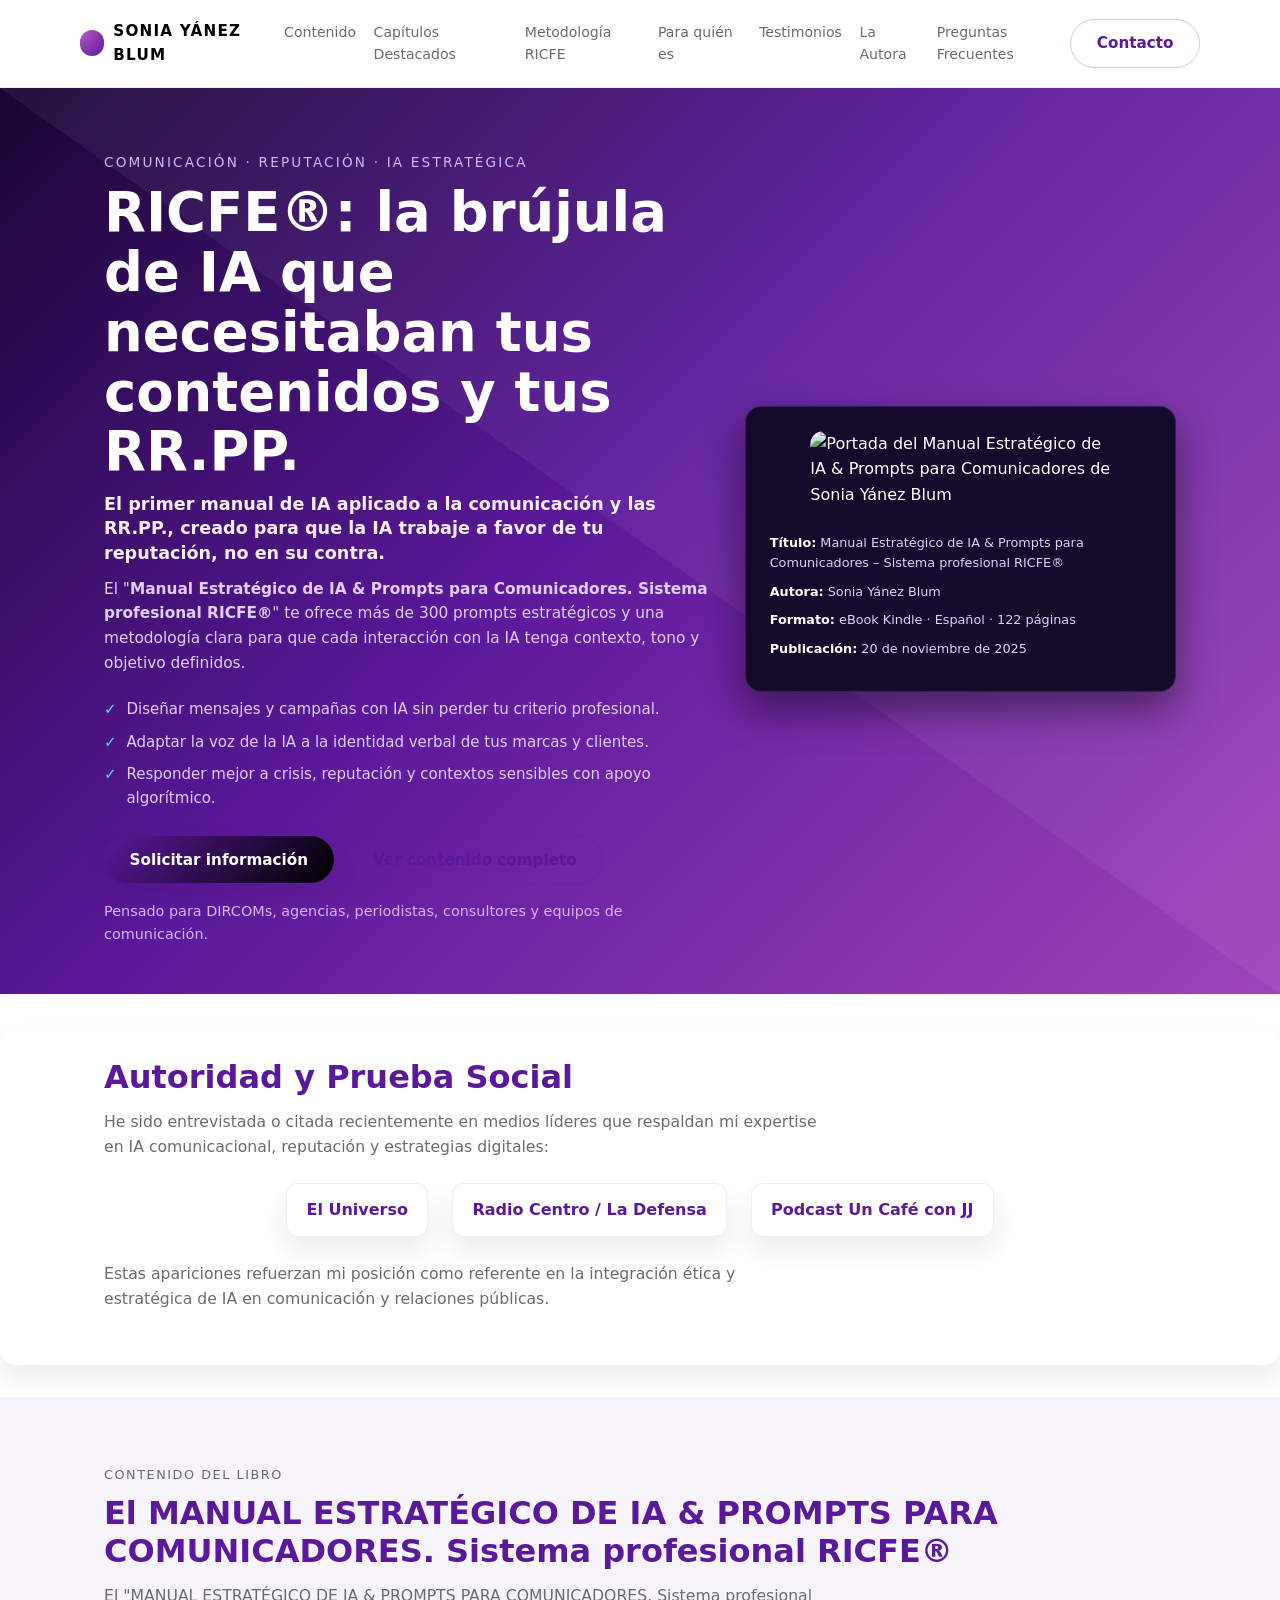
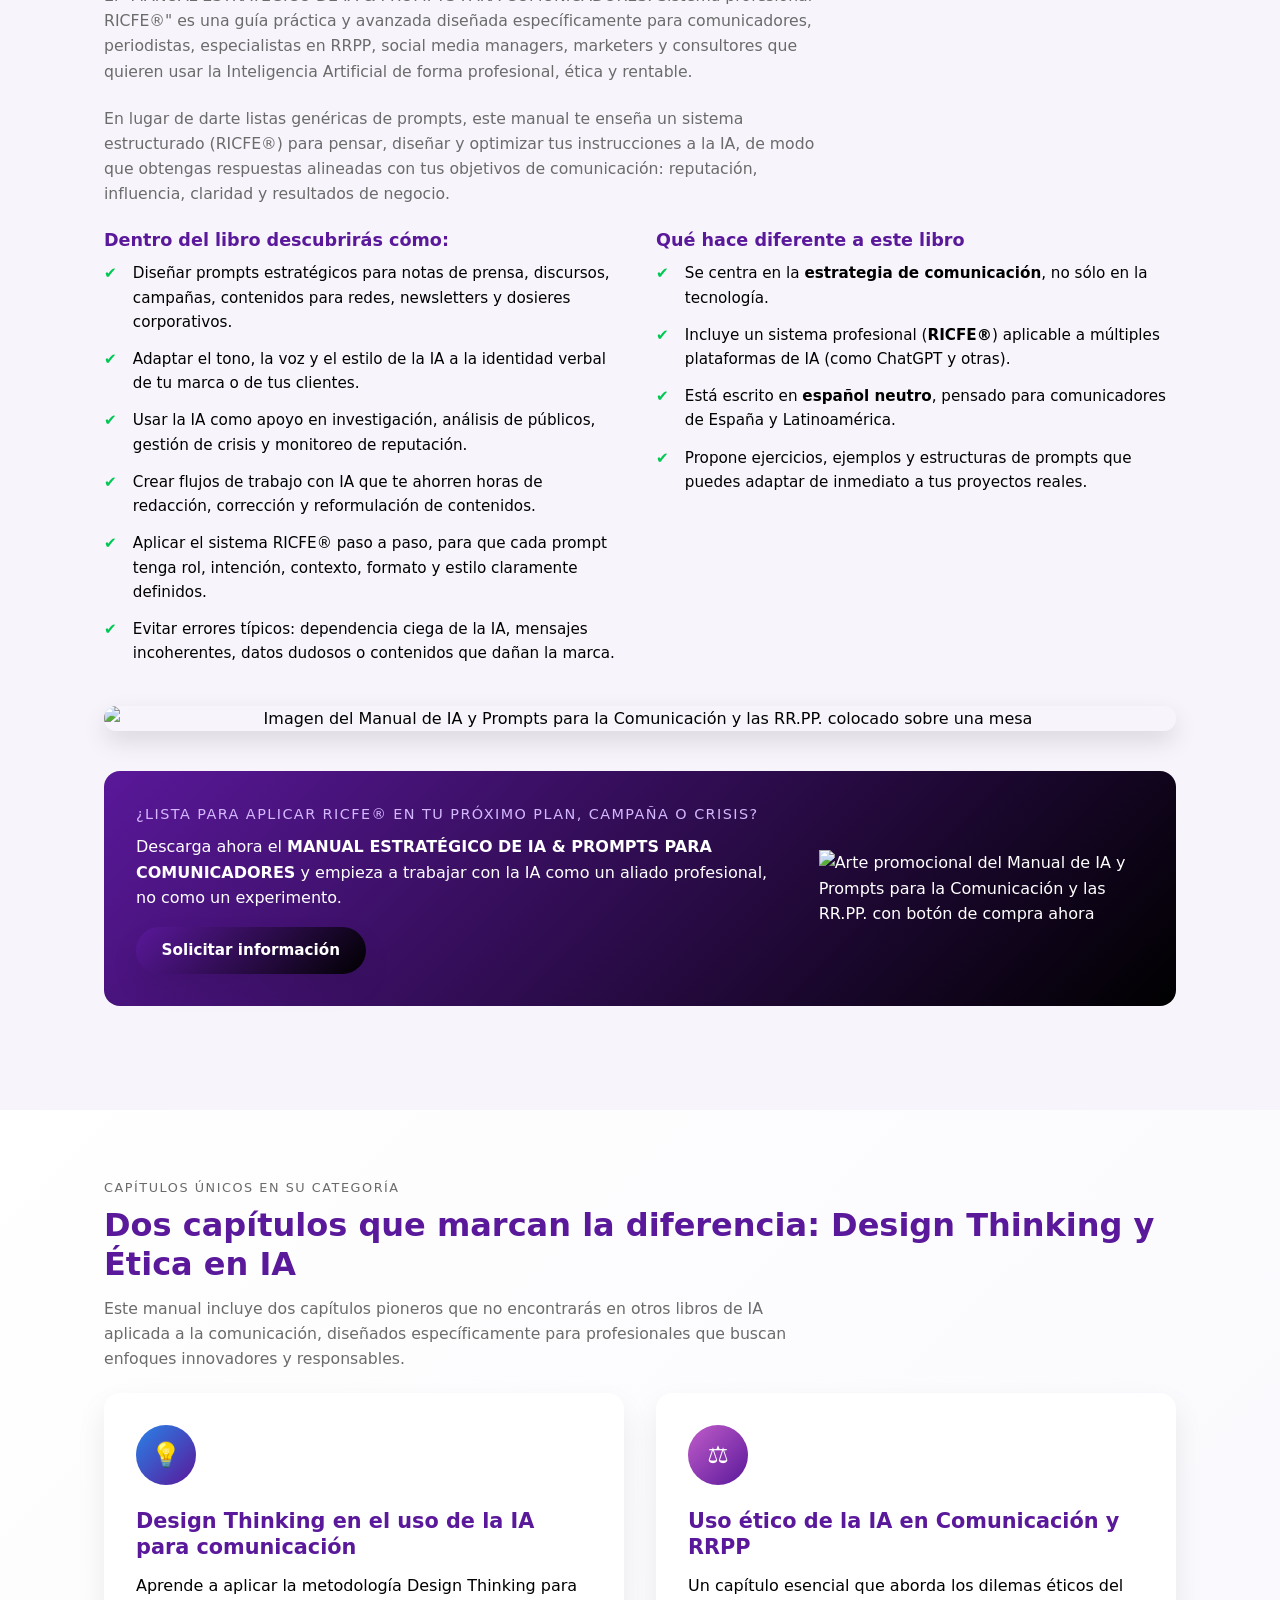
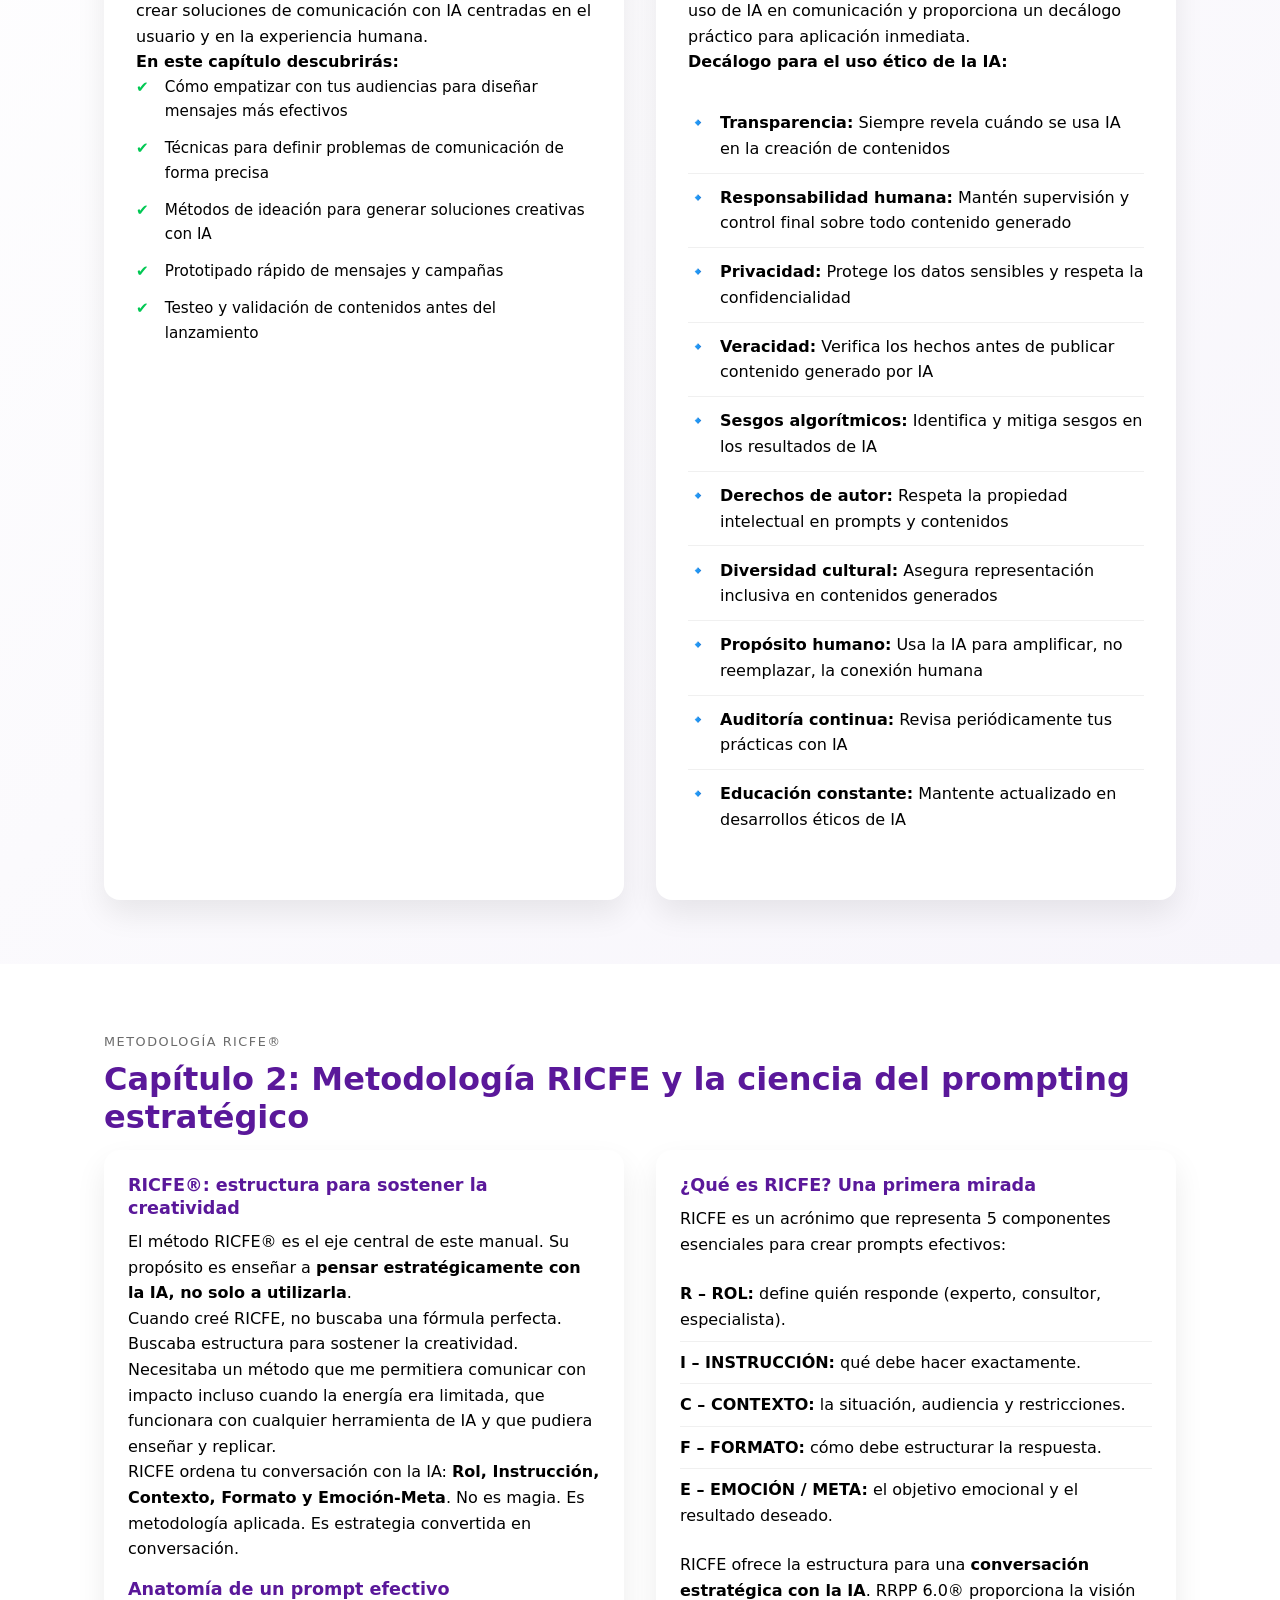
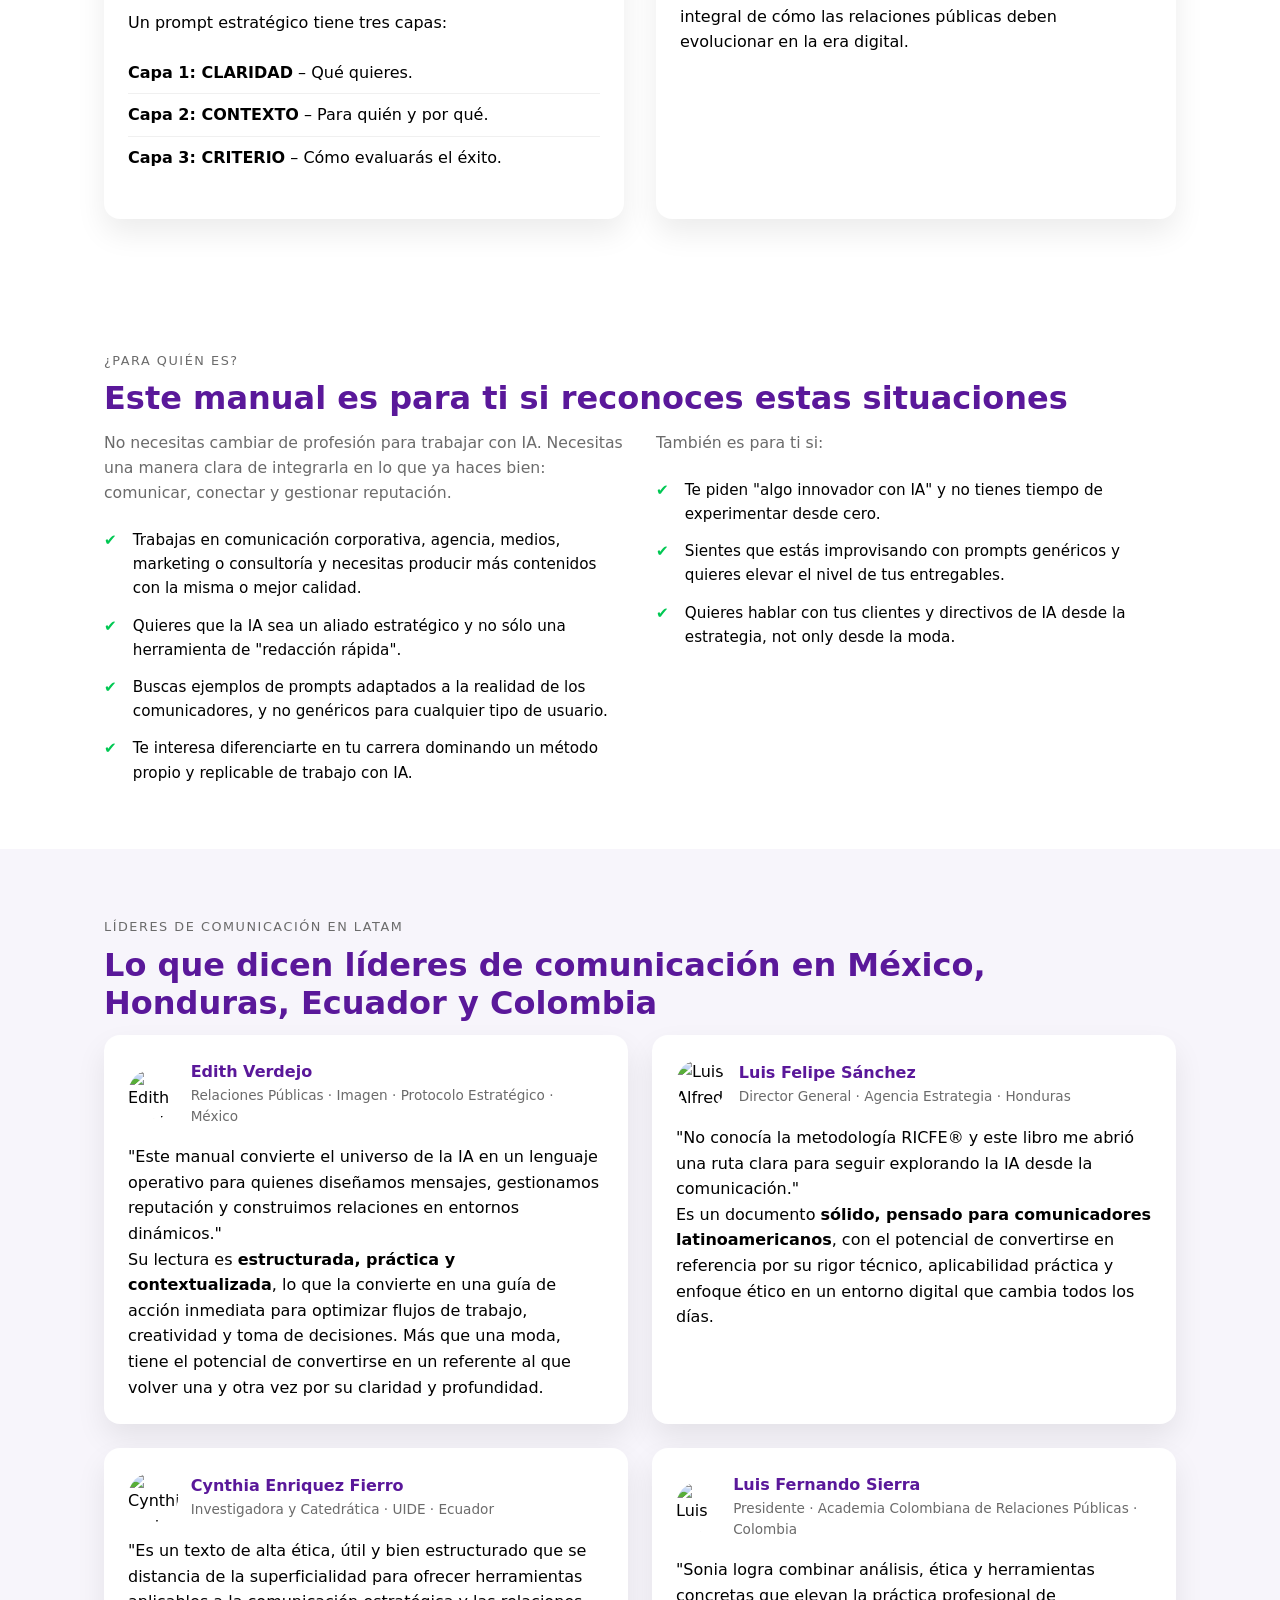
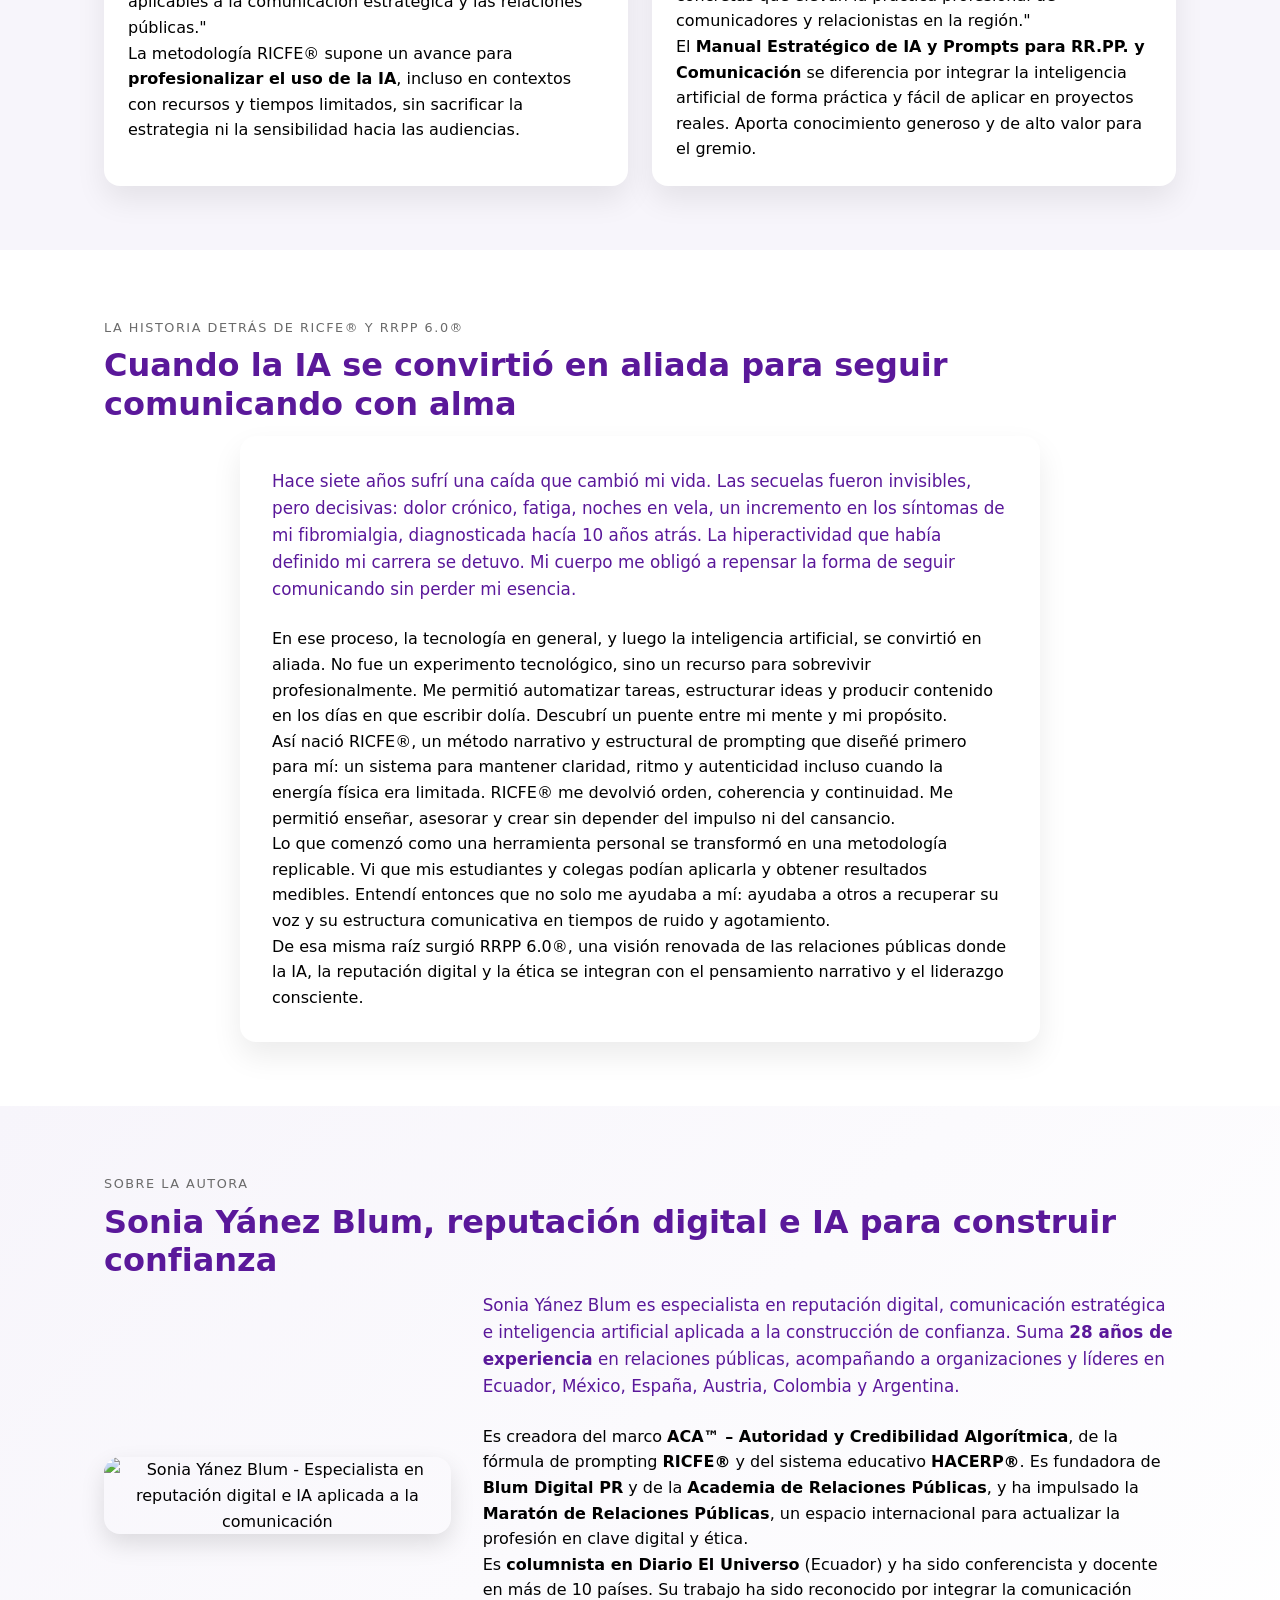
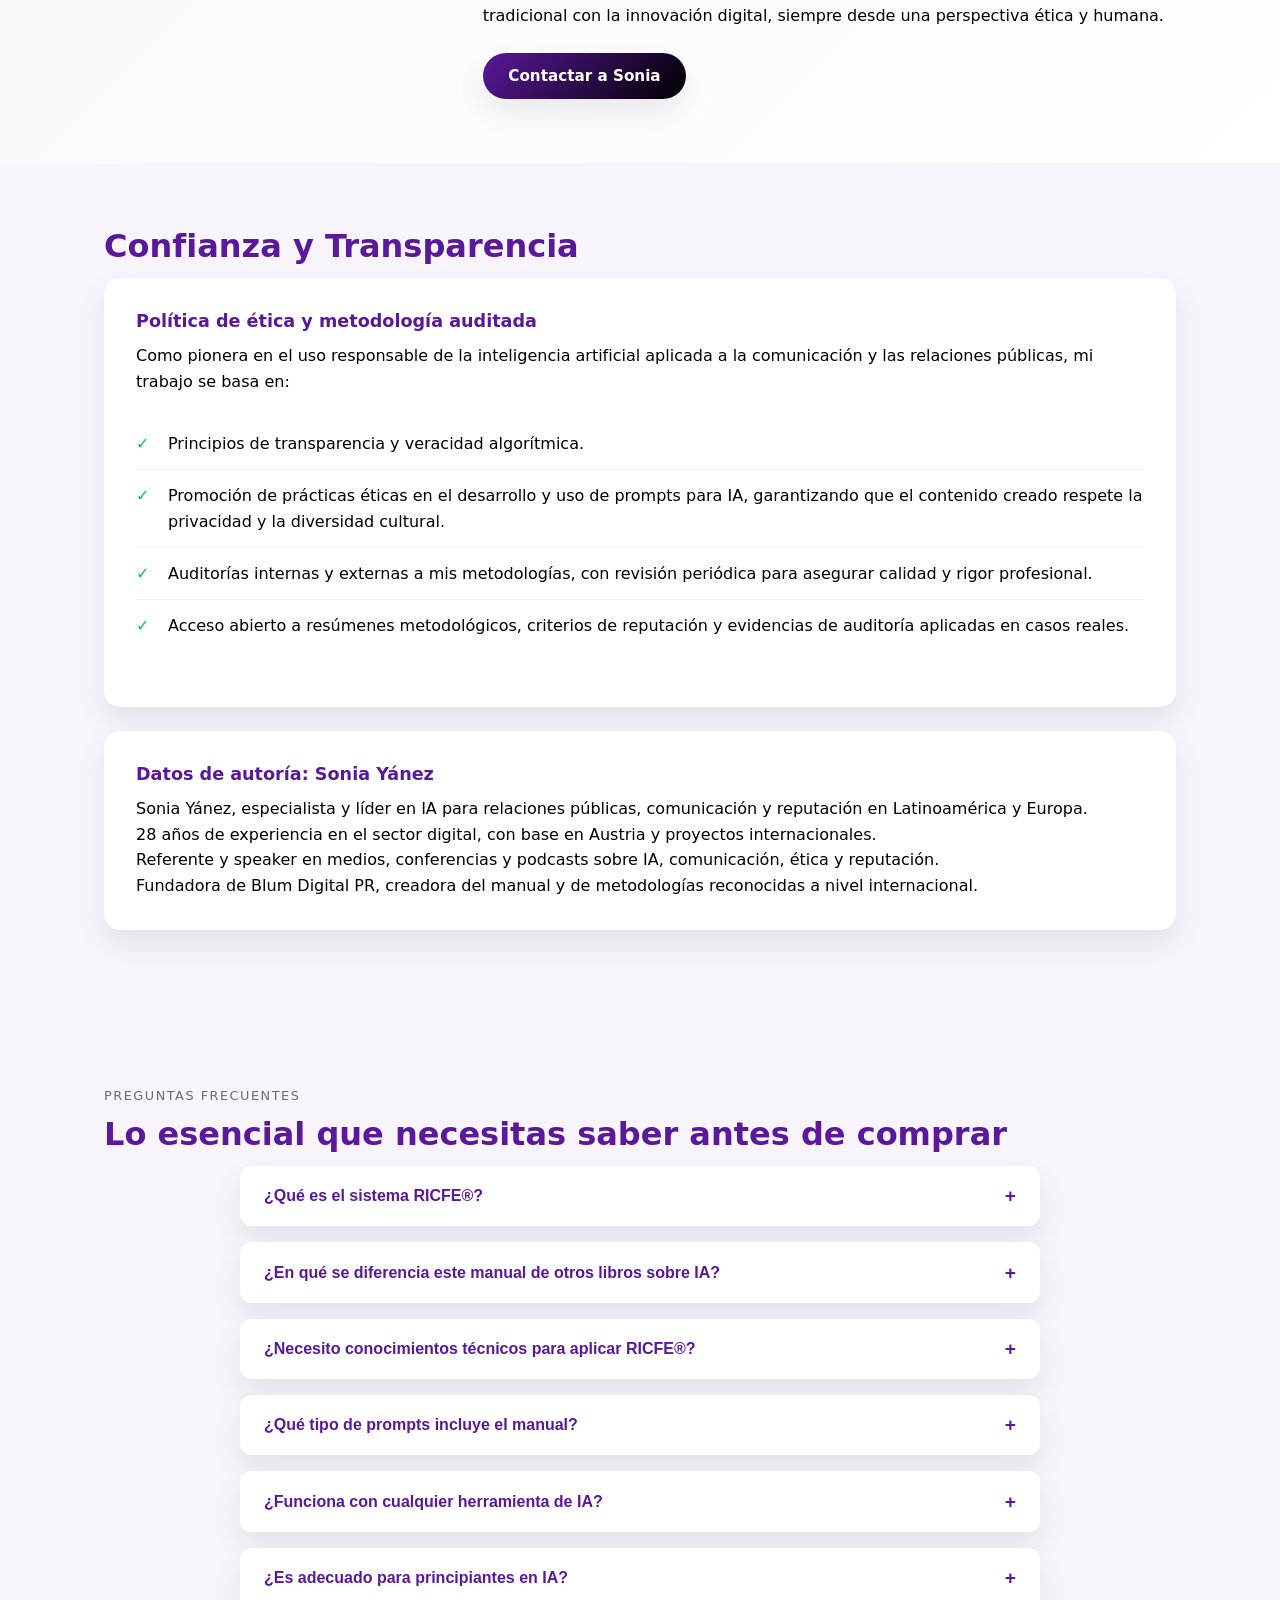
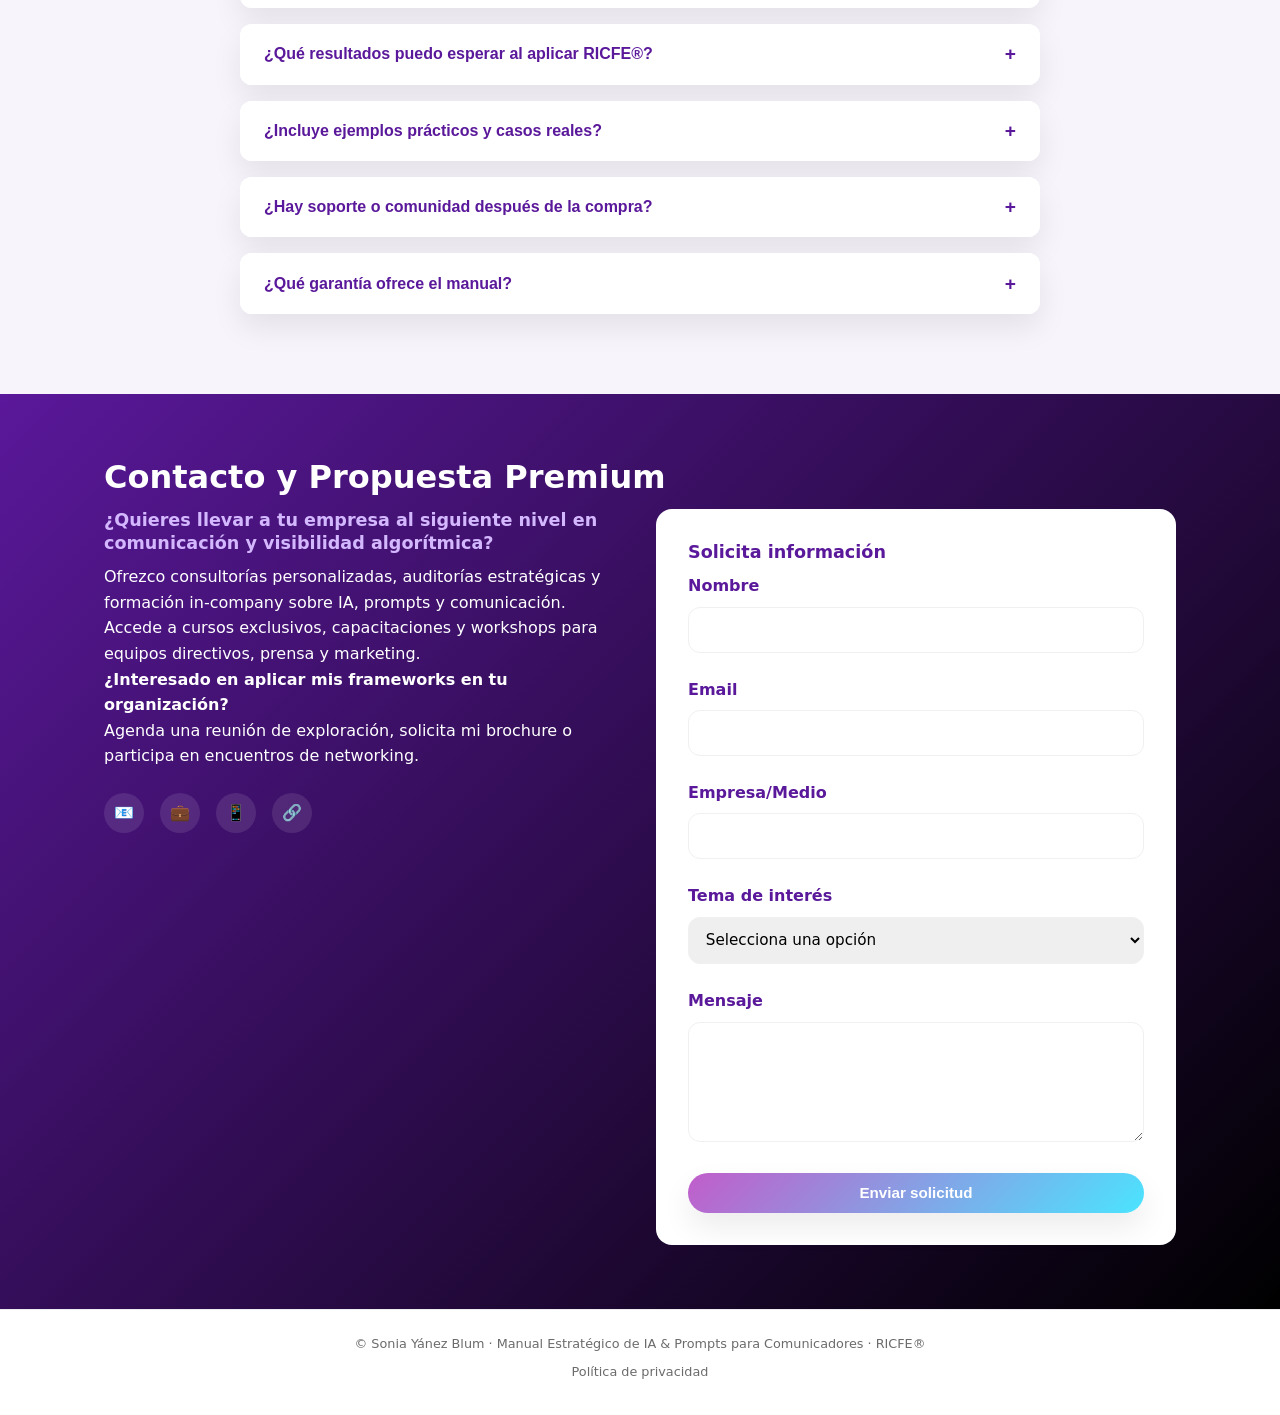
==== commit 3d52d7cb: "Corregir tipografía y actualizar paleta de colores de Sonia Yánez - Actualizar paleta de colores CSS" ====
--- a/index.html
+++ b/index.html
@@ -1,4 +1,4 @@
-<!DOCTYPE html> <html lang="es"> <head> <meta charset="UTF-8"> <meta name="viewport" content="width=device-width, initial-scale=1.0"> <title>Manual Estratégico de IA & Prompts para Comunicadores · RICFE® · Sonia Yánez Blum</title> <meta name="description" content="Manual Estratégico de IA & Prompts para Comunicadores · Sistema profesional RICFE®. Más de 300 prompts para comunicación, RR.PP., reputación y crisis."> <!-- Schema.org markup --> <script type="application/ld+json"> { "@context": "https://schema.org", "@graph": [ { "@type": "Book", "name": "Manual Estratégico de IA & Prompts para Comunicadores – Sistema profesional RICFE®", "author": { "@type": "Person", "name": "Sonia Yánez Blum", "jobTitle": "Especialista en Reputación Digital e IA", "url": "https://soniayanez.com" }, "publisher": { "@type": "Organization", "name": "Blum Digital PR" }, "datePublished": "2025-11-20", "bookFormat": "https://schema.org/EBook", "inLanguage": "es", "isbn": "B0G36LNG6W", "description": "Guía práctica con más de 300 prompts estratégicos y el sistema RICFE® para comunicadores que quieren usar la IA de forma profesional, ética y rentable.", "offers": { "@type": "Offer", "url": "https://soniayanez.com", "availability": "https://schema.org/InStock" } }, { "@type": "FAQPage", "mainEntity": [ { "@type": "Question", "name": "¿Qué es el sistema RICFE®?", "acceptedAnswer": { "@type": "Answer", "text": "RICFE® es un sistema profesional de prompting creado por Sonia Yánez Blum que estructura conversaciones con IA en 5 componentes: Rol, Instrucción, Contexto, Formato y Emoción/Meta. Nació como respuesta a la necesidad de mantener claridad y autenticidad en la comunicación incluso cuando la energía física es limitada." } }, { "@type": "Question", "name": "¿En qué se diferencia este manual de otros libros sobre IA?", "acceptedAnswer": { "@type": "Answer", "text": "Este manual no es solo una lista de prompts, sino un sistema estratégico probado en proyectos reales. Se enfoca específicamente en comunicación y RR.PP., incorpora la capa emocional en los prompts y está diseñado para profesionales que necesitan resultados medibles, no experimentos." } }, { "@type": "Question", "name": "¿Necesito conocimientos técnicos para aplicar RICFE®?", "acceptedAnswer": { "@type": "Answer", "text": "No. RICFE® está diseñado para comunicadores, no para programadores. Solo necesitas entender los fundamentos de la comunicación estratégica; el manual te guía paso a paso en la aplicación del sistema." } } ] } ] } </script> <style> :root { --color-primary: #4B2E83; --color-primary-dark: #2D1D5B; --color-accent: #FF6B6B; --color-accent-light: #FF9E9E; --color-bg-soft: #F7F5FB; --color-text: #222222; --color-muted: #6B6B6B; --color-light: #F0F0F0; --color-success: #00C853; --color-warning: #FF9800; --radius-lg: 16px; --radius-md: 12px; --shadow-soft: 0 14px 30px rgba(0, 0, 0, 0.08); --shadow-medium: 0 10px 25px rgba(0, 0, 0, 0.12); --shadow-strong: 0 20px 40px rgba(0, 0, 0, 0.18); --max-width: 1120px; --transition: all 0.3s ease; } /* Reset y base */ * { margin: 0; padding: 0; box-sizing: border-box; } body { font-family: system-ui, -apple-system, BlinkMacSystemFont, "Segoe UI", "Roboto", sans-serif; color: var(--color-text); background-color: #FFFFFF; line-height: 1.6; overflow-x: hidden; } img { max-width: 100%; height: auto; display: block; } a { color: inherit; text-decoration: none; transition: var(--transition); } .container { width: 100%; max-width: var(--max-width); margin: 0 auto; padding: 0 1.5rem; } /* Header */ .sy-header { background-color: #FFFFFF; border-bottom: 1px solid #ECECF1; position: sticky; top: 0; z-index: 100; backdrop-filter: blur(10px); } .sy-header-inner { display: flex; align-items: center; justify-content: space-between; padding: 1rem 0; } .sy-logo { display: flex; align-items: center; gap: 0.6rem; font-weight: 700; font-size: 0.95rem; letter-spacing: 0.08em; text-transform: uppercase; } .sy-logo-mark { width: 26px; height: 26px; border-radius: 999px; background: radial-gradient(circle at 0 0, var(--color-accent), var(--color-primary)); } .sy-nav { display: flex; gap: 1.1rem; font-size: 0.88rem; } .sy-nav a { color: var(--color-muted); position: relative; padding: 0.3rem 0; } .sy-nav a::after { content: ''; position: absolute; bottom: 0; left: 0; width: 0; height: 2px; background-color: var(--color-primary); transition: var(--transition); } .sy-nav a:hover::after { width: 100%; } /* Botones */ .btn { display: inline-flex; align-items: center; justify-content: center; padding: 0.7rem 1.6rem; border-radius: 999px; border: none; cursor: pointer; font-weight: 600; font-size: 0.95rem; transition: var(--transition); text-align: center; } .btn-primary { background: linear-gradient(135deg, var(--color-primary), var(--color-primary-dark)); color: #FFFFFF; box-shadow: var(--shadow-soft); } .btn-primary:hover { transform: translateY(-2px); box-shadow: var(--shadow-strong); } .btn-secondary { background-color: transparent; color: var(--color-primary); border: 1px solid rgba(75, 46, 131, 0.25); } .btn-secondary:hover { background-color: rgba(75, 46, 131, 0.06); transform: translateY(-1px); } .btn-accent { background: linear-gradient(135deg, var(--color-accent), var(--color-accent-light)); color: #FFFFFF; box-shadow: var(--shadow-soft); } .btn-accent:hover { transform: translateY(-2px); box-shadow: var(--shadow-strong); } /* Secciones comunes */ section { padding: 4rem 0; } .tagline { display: inline-block; font-size: 0.8rem; text-transform: uppercase; letter-spacing: 0.12em; color: var(--color-muted); margin-bottom: 0.5rem; } .section-title { font-size: clamp(1.9rem, 2.5vw, 2.2rem); margin: 0 0 1.1rem; color: var(--color-primary-dark); } .section-intro { font-size: 0.98rem; color: var(--color-muted); max-width: 720px; margin: 0 0 1.4rem; } .section-subheading { font-size: 1.1rem; font-weight: 600; margin-bottom: 0.8rem; color: var(--color-primary-dark); } .grid-2 { display: grid; gap: 2rem; } @media (min-width: 768px) { .grid-2 { grid-template-columns: repeat(2, 1fr); } } /* Listas con viñetas */ .bullets-list { list-style: none; padding: 0; margin: 0; display: grid; gap: 0.8rem; } .bullets-list li { position: relative; padding-left: 1.8rem; font-size: 0.95rem; } .bullets-list li::before { content: "✔"; position: absolute; left: 0; color: var(--color-success); font-weight: bold; } /* HERO MEJORADO */ .hero { background: linear-gradient(135deg, #1D1335 0, #4B2E83 45%, #FF6B6B 130%); color: #FFFFFF; padding: 4rem 0 3rem; position: relative; overflow: hidden; } .hero::before { content: ''; position: absolute; top: 0; left: 0; right: 0; bottom: 0; background: url('data:image/svg+xml;utf8,<svg xmlns="http://www.w3.org/2000/svg" viewBox="0 0 100 100" preserveAspectRatio="none"><path d="M0,0 L100,0 L100,100 Z" fill="rgba(255,255,255,0.05)"/></svg>'); background-size: cover; pointer-events: none; } .hero-inner { display: grid; gap: 2.3rem; align-items: center; position: relative; z-index: 1; } @media (min-width: 768px) { .hero-inner { grid-template-columns: 1.4fr 1fr; } } .hero-pretitle { font-size: 0.85rem; text-transform: uppercase; letter-spacing: 0.16em; color: #D6C9FF; margin-bottom: 0.6rem; } .hero-title { font-size: clamp(2.1rem, 4vw, 2.7rem); line-height: 1.15; margin: 0 0 0.6rem; } .hero-subtitle { font-size: 1.03rem; color: #FCEFFF; margin: 0 0 0.7rem; } .hero-highlight { font-size: 0.96rem; color: #E3D5FF; margin-bottom: 1.4rem; } .hero-bullets { list-style: none; padding: 0; margin: 0 0 1.6rem; display: grid; gap: 0.5rem; } .hero-bullets li { position: relative; padding-left: 1.4rem; font-size: 0.94rem; color: #E3D5FF; transition: var(--transition); } .hero-bullets li:hover { transform: translateX(5px); } .hero-bullets li::before { content: "✓"; position: absolute; left: 0; top: 0; color: #00F5A0; font-weight: 700; } /* Banner de lanzamiento destacado */ .launch-banner { background: linear-gradient(135deg, var(--color-accent), var(--color-primary)); color: white; padding: 1.5rem; text-align: center; border-radius: var(--radius-md); margin: 1.5rem 0; box-shadow: var(--shadow-medium); animation: pulse 2s infinite; } @keyframes pulse { 0% { transform: scale(1); } 50% { transform: scale(1.02); } 100% { transform: scale(1); } } .launch-banner h3 { margin: 0 0 0.5rem; font-size: 1.4rem; font-weight: 700; } .launch-banner p { margin: 0; font-size: 1rem; } .hero-cta-row { display: flex; flex-wrap: wrap; gap: 0.8rem; align-items: center; margin-bottom: 1rem; } .hero-book-card { border-radius: var(--radius-lg); box-shadow: 0 18px 40px rgba(0, 0, 0, 0.45); background: rgba(15, 8, 36, 0.94); padding: 1.5rem; display: flex; flex-direction: column; align-items: center; gap: 1.1rem; border: 1px solid rgba(255, 255, 255, 0.12); transition: var(--transition); } .hero-book-card:hover { transform: translateY(-5px); box-shadow: 0 25px 50px rgba(0, 0, 0, 0.6); } .hero-book-cover { width: 100%; max-width: 300px; border-radius: 14px; overflow: hidden; } .hero-book-meta { font-size: 0.8rem; color: #E3D5FF; width: 100%; } .hero-book-meta strong { color: #FFFFFF; } .hero-book-meta p { margin: 0.5rem 0; } /* CAPÍTULOS DESTACADOS */ .featured-chapters { background: linear-gradient(135deg, #FFFFFF 0%, var(--color-bg-soft) 100%); } .chapter-card { background: white; border-radius: var(--radius-lg); padding: 2rem; box-shadow: var(--shadow-soft); transition: var(--transition); height: 100%; } .chapter-card:hover { transform: translateY(-5px); box-shadow: var(--shadow-medium); } .chapter-icon { width: 60px; height: 60px; border-radius: 50%; display: flex; align-items: center; justify-content: center; margin-bottom: 1.5rem; font-size: 1.5rem; } .chapter-icon.design-thinking { background: linear-gradient(135deg, #667eea 0%, #764ba2 100%); color: white; } .chapter-icon.ethics { background: linear-gradient(135deg, #f093fb 0%, #f5576c 100%); color: white; } .chapter-title { font-size: 1.3rem; font-weight: 700; margin-bottom: 1rem; color: var(--color-primary-dark); } .decalogo-list { list-style: none; padding: 0; margin: 1.5rem 0; } .decalogo-list li { padding: 0.7rem 0; border-bottom: 1px solid var(--color-light); position: relative; padding-left: 2rem; } .decalogo-list li::before { content: "🔹"; position: absolute; left: 0; color: var(--color-primary); } .decalogo-list li:last-child { border-bottom: none; } /* CONTENIDO */ .content-section { background-color: var(--color-bg-soft); } .content-book-figure { text-align: center; margin: 2.5rem 0; } .content-book-figure img { border-radius: var(--radius-md); box-shadow: var(--shadow-medium); margin: 0 auto; } /* CTA intermedio */ .mid-cta { background: linear-gradient(135deg, var(--color-primary), var(--color-primary-dark)); color: white; border-radius: var(--radius-lg); padding: 2rem; margin: 2.5rem 0; } .mid-cta-grid { display: grid; gap: 2rem; align-items: center; } @media (min-width: 768px) { .mid-cta-grid { grid-template-columns: 2fr 1fr; } } .mid-cta-kicker { font-size: 0.9rem; text-transform: uppercase; letter-spacing: 0.1em; margin-bottom: 0.5rem; color: #D6C9FF; } .mid-cta-buttons { margin-top: 1rem; } /* METODOLOGÍA RICFE */ .ricfe-card { background: white; border-radius: var(--radius-lg); padding: 1.5rem; box-shadow: var(--shadow-soft); } .ricfe-subtitle { font-size: 1.1rem; font-weight: 600; margin-bottom: 0.8rem; color: var(--color-primary-dark); } .ricfe-layers, .ricfe-components { list-style: none; padding: 0; margin: 1rem 0; } .ricfe-layers li, .ricfe-components li { padding: 0.5rem 0; border-bottom: 1px solid var(--color-light); } .ricfe-layers li:last-child, .ricfe-components li:last-child { border-bottom: none; } /* TESTIMONIOS */ .testimonials-grid { display: grid; gap: 1.5rem; } @media (min-width: 768px) { .testimonials-grid { grid-template-columns: repeat(2, 1fr); } } .testimonial-card { background: white; border-radius: var(--radius-lg); padding: 1.5rem; box-shadow: var(--shadow-soft); } .testimonial-header { display: flex; align-items: center; gap: 0.8rem; margin-bottom: 1rem; } .testimonial-avatar { width: 50px; height: 50px; border-radius: 50%; overflow: hidden; } .testimonial-avatar img { width: 100%; height: 100%; object-fit: cover; } .testimonial-name { font-weight: 600; color: var(--color-primary-dark); } .testimonial-role { font-size: 0.85rem; color: var(--color-muted); } /* HISTORIA */ .story-card { background: white; border-radius: var(--radius-lg); padding: 2rem; box-shadow: var(--shadow-soft); max-width: 800px; margin: 0 auto; } .story-highlight { font-size: 1.05rem; font-weight: 500; margin-bottom: 1.5rem; color: var(--color-primary-dark); } /* AUTORA */ .author-section { background: linear-gradient(135deg, var(--color-bg-soft) 0%, #FFFFFF 100%); } .author-grid { display: grid; gap: 2rem; align-items: center; } @media (min-width: 768px) { .author-grid { grid-template-columns: 1fr 2fr; } } .author-highlight { font-size: 1.05rem; font-weight: 500; margin-bottom: 1.5rem; color: var(--color-primary-dark); } .author-image { text-align: center; } .author-image img { border-radius: var(--radius-lg); box-shadow: var(--shadow-medium); margin: 0 auto; } /* AUTORIDAD Y PRUEBA SOCIAL */ .authority-section { background: white; border-radius: var(--radius-lg); padding: 2rem; box-shadow: var(--shadow-soft); margin: 2rem 0; } .media-logos { display: flex; flex-wrap: wrap; gap: 1.5rem; justify-content: center; align-items: center; margin: 1.5rem 0; } .media-logo { background: white; padding: 0.8rem 1.2rem; border-radius: var(--radius-md); box-shadow: var(--shadow-soft); font-weight: 600; color: var(--color-primary-dark); border: 1px solid var(--color-light); } /* CONFIANZA Y TRANSPARENCIA */ .trust-section { background-color: var(--color-bg-soft); } .trust-card { background: white; border-radius: var(--radius-lg); padding: 2rem; box-shadow: var(--shadow-soft); margin-bottom: 1.5rem; } .trust-principles { list-style: none; padding: 0; margin: 1.5rem 0; } .trust-principles li { padding: 0.8rem 0; border-bottom: 1px solid var(--color-light); position: relative; padding-left: 2rem; } .trust-principles li::before { content: "✓"; position: absolute; left: 0; color: var(--color-success); font-weight: bold; } .trust-principles li:last-child { border-bottom: none; } /* CONTACTO Y PROPUESTA PREMIUM */ .contact-section { background: linear-gradient(135deg, var(--color-primary), var(--color-primary-dark)); color: white; } .contact-grid { display: grid; gap: 2rem; } @media (min-width: 768px) { .contact-grid { grid-template-columns: 1fr 1fr; } } .contact-form { background: white; border-radius: var(--radius-lg); padding: 2rem; color: var(--color-text); } .form-group { margin-bottom: 1.5rem; } .form-group label { display: block; margin-bottom: 0.5rem; font-weight: 600; color: var(--color-primary-dark); } .form-group input, .form-group select, .form-group textarea { width: 100%; padding: 0.8rem; border: 1px solid var(--color-light); border-radius: var(--radius-md); font-family: inherit; font-size: 0.95rem; } .form-group textarea { min-height: 120px; resize: vertical; } .social-links { display: flex; gap: 1rem; margin-top: 1.5rem; } .social-link { display: inline-flex; align-items: center; justify-content: center; width: 40px; height: 40px; background: rgba(255, 255, 255, 0.1); border-radius: 50%; transition: var(--transition); } .social-link:hover { background: rgba(255, 255, 255, 0.2); transform: translateY(-2px); } /* FAQ */ .faq-section { background-color: var(--color-bg-soft); } .faq-list { max-width: 800px; margin: 0 auto; } .faq-item { background: white; border-radius: var(--radius-md); margin-bottom: 1rem; overflow: hidden; box-shadow: var(--shadow-soft); } .faq-question { width: 100%; display: flex; justify-content: space-between; align-items: center; padding: 1.2rem 1.5rem; background: white; border: none; text-align: left; font-size: 1rem; font-weight: 600; color: var(--color-primary-dark); cursor: pointer; transition: var(--transition); } .faq-question:hover { background-color: #F9F7FF; } .faq-question::after { content: '+'; font-size: 1.2rem; transition: var(--transition); } .faq-question.active::after { content: '-'; } .faq-answer { padding: 0 1.5rem; max-height: 0; overflow: hidden; transition: max-height 0.3s ease; } .faq-answer.active { padding: 0 1.5rem 1.5rem; max-height: 500px; } /* Footer */ footer { border-top: 1px solid #ECECF1; padding: 1.5rem 0 2rem; font-size: 0.8rem; color: var(--color-muted); text-align: center; } /* Responsive */ @media (max-width: 767px) { .sy-nav { display: none; } .hero-cta-row { flex-direction: column; align-items: stretch; } .hero-cta-row .btn { width: 100%; justify-content: center; } .media-logos { flex-direction: column; gap: 1rem; } } </style> </head> <body> <!-- Header --> <header class="sy-header"> <div class="container sy-header-inner"> <div class="sy-logo" aria-label="Sonia Yánez Blum"> <div class="sy-logo-mark" aria-hidden="true"></div> <span>SONIA YÁNEZ BLUM</span> </div> <nav class="sy-nav" aria-label="Navegación principal"> <a href="#contenido">Contenido</a> <a href="#capitulos-destacados">Capítulos Destacados</a> <a href="#ricfe">Metodología RICFE</a> <a href="#para-quien">Para quién es</a> <a href="#testimonios">Testimonios</a> <a href="#autora">La Autora</a> <a href="#faq">Preguntas Frecuentes</a> </nav> <a href="#contacto" class="btn btn-secondary">Contacto</a> </div> </header> <main> <!-- HERO --> <section class="hero" aria-labelledby="hero-title"> <div class="container hero-inner"> <div> <p class="hero-pretitle">Comunicación · Reputación · IA estratégica</p> <h1 id="hero-title" class="hero-title"> RICFE®: la brújula de IA que necesitaban tus contenidos y tus RR.PP. </h1> <h2 class="hero-subtitle"> El primer manual de IA aplicado a la comunicación y las RR.PP., creado para que la IA trabaje a favor de tu reputación, no en su contra. </h2> <p class="hero-highlight"> El "<strong>Manual Estratégico de IA &amp; Prompts para Comunicadores. Sistema profesional RICFE®</strong>" te ofrece más de 300 prompts estratégicos y una metodología clara para que cada interacción con la IA tenga contexto, tono y objetivo definidos. </p> <ul class="hero-bullets" aria-label="Resultados que puedes conseguir con el manual"> <li>Diseñar mensajes y campañas con IA sin perder tu criterio profesional.</li> <li>Adaptar la voz de la IA a la identidad verbal de tus marcas y clientes.</li> <li>Responder mejor a crisis, reputación y contextos sensibles con apoyo algorítmico.</li> </ul> <div class="hero-cta-row"> <a href="#contacto" class="btn btn-primary"> Solicitar información </a> <a href="#contenido" class="btn btn-secondary"> Ver contenido completo </a> </div> <p style="font-size: 0.9rem; color: #D6C9FF;"> Pensado para DIRCOMs, agencias, periodistas, consultores y equipos de comunicación. </p> </div> <aside aria-label="Portada del libro" class="hero-book-card"> <figure class="hero-book-cover"> <img src="https://soniayanez.com/wp-content/uploads/2025/11/Manual-Estrategico-IA-Prompts-RRPP-scaled.jpg" alt="Portada del Manual Estratégico de IA &amp; Prompts para Comunicadores de Sonia Yánez Blum" loading="eager"> </figure> <div class="hero-book-meta"> <p><strong>Título:</strong> Manual Estratégico de IA &amp; Prompts para Comunicadores – Sistema profesional RICFE®</p> <p><strong>Autora:</strong> Sonia Yánez Blum</p> <p><strong>Formato:</strong> eBook Kindle · Español · 122 páginas</p> <p><strong>Publicación:</strong> 20 de noviembre de 2025</p> </div> </aside> </div> </section> <!-- AUTORIDAD Y PRUEBA SOCIAL --> <section class="authority-section"> <div class="container"> <h2 class="section-title">Autoridad y Prueba Social</h2> <p class="section-intro"> He sido entrevistada o citada recientemente en medios líderes que respaldan mi expertise en IA comunicacional, reputación y estrategias digitales: </p> <div class="media-logos"> <div class="media-logo">El Universo</div> <div class="media-logo">Radio Centro / La Defensa</div> <div class="media-logo">Podcast Un Café con JJ</div> </div> <p class="section-intro"> Estas apariciones refuerzan mi posición como referente en la integración ética y estratégica de IA en comunicación y relaciones públicas. </p> </div> </section> <!-- CONTENIDO --> <section id="contenido" class="content-section" aria-labelledby="contenido-title"> <div class="container"> <span class="tagline">Contenido del libro</span> <h2 id="contenido-title" class="section-title"> El MANUAL ESTRATÉGICO DE IA &amp; PROMPTS PARA COMUNICADORES. Sistema profesional RICFE® </h2> <p class="section-intro"> El "MANUAL ESTRATÉGICO DE IA &amp; PROMPTS PARA COMUNICADORES. Sistema profesional RICFE®" es una guía práctica y avanzada diseñada específicamente para comunicadores, periodistas, especialistas en RRPP, social media managers, marketers y consultores que quieren usar la Inteligencia Artificial de forma profesional, ética y rentable. </p> <p class="section-intro"> En lugar de darte listas genéricas de prompts, este manual te enseña un sistema estructurado (RICFE®) para pensar, diseñar y optimizar tus instrucciones a la IA, de modo que obtengas respuestas alineadas con tus objetivos de comunicación: reputación, influencia, claridad y resultados de negocio. </p> <div class="grid-2"> <div> <p class="section-subheading">Dentro del libro descubrirás cómo:</p> <ul class="bullets-list"> <li>Diseñar prompts estratégicos para notas de prensa, discursos, campañas, contenidos para redes, newsletters y dosieres corporativos.</li> <li>Adaptar el tono, la voz y el estilo de la IA a la identidad verbal de tu marca o de tus clientes.</li> <li>Usar la IA como apoyo en investigación, análisis de públicos, gestión de crisis y monitoreo de reputación.</li> <li>Crear flujos de trabajo con IA que te ahorren horas de redacción, corrección y reformulación de contenidos.</li> <li>Aplicar el sistema RICFE® paso a paso, para que cada prompt tenga rol, intención, contexto, formato y estilo claramente definidos.</li> <li>Evitar errores típicos: dependencia ciega de la IA, mensajes incoherentes, datos dudosos o contenidos que dañan la marca.</li> </ul> </div> <div> <p class="section-subheading">Qué hace diferente a este libro</p> <ul class="bullets-list"> <li>Se centra en la <strong>estrategia de comunicación</strong>, no sólo en la tecnología.</li> <li>Incluye un sistema profesional (<strong>RICFE®</strong>) aplicable a múltiples plataformas de IA (como ChatGPT y otras).</li> <li>Está escrito en <strong>español neutro</strong>, pensado para comunicadores de España y Latinoamérica.</li> <li>Propone ejercicios, ejemplos y estructuras de prompts que puedes adaptar de inmediato a tus proyectos reales.</li> </ul> </div> </div> <!-- Imagen alternativa del libro --> <figure class="content-book-figure" aria-label="Segunda imagen del manual de IA y prompts"> <img src="https://soniayanez.com/wp-content/uploads/2025/11/Manual-de-IA-y-Prompts-RR.PP_-e1763767620308.png" alt="Imagen del Manual de IA y Prompts para la Comunicación y las RR.PP. colocado sobre una mesa"> </figure> <!-- CTA intermedio --> <div class="mid-cta"> <div class="mid-cta-grid"> <div class="mid-cta-copy"> <p class="mid-cta-kicker">¿Lista para aplicar RICFE® en tu próximo plan, campaña o crisis?</p> <p> Descarga ahora el <strong>MANUAL ESTRATÉGICO DE IA &amp; PROMPTS PARA COMUNICADORES</strong> y empieza a trabajar con la IA como un aliado profesional, no como un experimento. </p> <div class="mid-cta-buttons"> <a href="#contacto" class="btn btn-primary"> Solicitar información </a> </div> </div> <figure class="mid-cta-image" aria-label="Arte del libro"> <img src="https://soniayanez.com/wp-content/uploads/2025/11/compra-ahora-1.png" alt="Arte promocional del Manual de IA y Prompts para la Comunicación y las RR.PP. con botón de compra ahora"> </figure> </div> </div> </div> </section> <!-- CAPÍTULOS DESTACADOS --> <section id="capitulos-destacados" class="featured-chapters"> <div class="container"> <span class="tagline">Capítulos únicos en su categoría</span> <h2 class="section-title"> Dos capítulos que marcan la diferencia: Design Thinking y Ética en IA </h2> <p class="section-intro"> Este manual incluye dos capítulos pioneros que no encontrarás en otros libros de IA aplicada a la comunicación, diseñados específicamente para profesionales que buscan enfoques innovadores y responsables. </p> <div class="grid-2"> <!-- Capítulo 1: Design Thinking --> <article class="chapter-card"> <div class="chapter-icon design-thinking"> 💡 </div> <h3 class="chapter-title">Design Thinking en el uso de la IA para comunicación</h3> <p> Aprende a aplicar la metodología Design Thinking para crear soluciones de comunicación con IA centradas en el usuario y en la experiencia humana. </p> <p><strong>En este capítulo descubrirás:</strong></p> <ul class="bullets-list"> <li>Cómo empatizar con tus audiencias para diseñar mensajes más efectivos</li> <li>Técnicas para definir problemas de comunicación de forma precisa</li> <li>Métodos de ideación para generar soluciones creativas con IA</li> <li>Prototipado rápido de mensajes y campañas</li> <li>Testeo y validación de contenidos antes del lanzamiento</li> </ul> </article> <!-- Capítulo 2: Ética en IA --> <article class="chapter-card"> <div class="chapter-icon ethics"> ⚖️ </div> <h3 class="chapter-title">Uso ético de la IA en Comunicación y RRPP</h3> <p> Un capítulo esencial que aborda los dilemas éticos del uso de IA en comunicación y proporciona un decálogo práctico para aplicación inmediata. </p> <p><strong>Decálogo para el uso ético de la IA:</strong></p> <ul class="decalogo-list"> <li><strong>Transparencia:</strong> Siempre revela cuándo se usa IA en la creación de contenidos</li> <li><strong>Responsabilidad humana:</strong> Mantén supervisión y control final sobre todo contenido generado</li> <li><strong>Privacidad:</strong> Protege los datos sensibles y respeta la confidencialidad</li> <li><strong>Veracidad:</strong> Verifica los hechos antes de publicar contenido generado por IA</li> <li><strong>Sesgos algorítmicos:</strong> Identifica y mitiga sesgos en los resultados de IA</li> <li><strong>Derechos de autor:</strong> Respeta la propiedad intelectual en prompts y contenidos</li> <li><strong>Diversidad cultural:</strong> Asegura representación inclusiva en contenidos generados</li> <li><strong>Propósito humano:</strong> Usa la IA para amplificar, no reemplazar, la conexión humana</li> <li><strong>Auditoría continua:</strong> Revisa periódicamente tus prácticas con IA</li> <li><strong>Educación constante:</strong> Mantente actualizado en desarrollos éticos de IA</li> </ul> </article> </div> </div> </section> <!-- METODOLOGÍA RICFE --> <section id="ricfe" aria-labelledby="ricfe-title"> <div class="container"> <span class="tagline">Metodología RICFE®</span> <h2 id="ricfe-title" class="section-title"> Capítulo 2: Metodología RICFE y la ciencia del prompting estratégico </h2> <div class="grid-2"> <div class="ricfe-card"> <p class="ricfe-subtitle">RICFE®: estructura para sostener la creatividad</p> <p> El método RICFE® es el eje central de este manual. Su propósito es enseñar a <strong>pensar estratégicamente con la IA, no solo a utilizarla</strong>. </p> <p> Cuando creé RICFE, no buscaba una fórmula perfecta. Buscaba estructura para sostener la creatividad. Necesitaba un método que me permitiera comunicar con impacto incluso cuando la energía era limitada, que funcionara con cualquier herramienta de IA y que pudiera enseñar y replicar. </p> <p> RICFE ordena tu conversación con la IA: <strong>Rol, Instrucción, Contexto, Formato y Emoción-Meta</strong>. No es magia. Es metodología aplicada. Es estrategia convertida en conversación. </p> <p class="ricfe-subtitle" style="margin-top: 1rem;">Anatomía de un prompt efectivo</p> <p>Un prompt estratégico tiene tres capas:</p> <ul class="ricfe-layers"> <li><strong>Capa 1: CLARIDAD</strong> – Qué quieres.</li> <li><strong>Capa 2: CONTEXTO</strong> – Para quién y por qué.</li> <li><strong>Capa 3: CRITERIO</strong> – Cómo evaluarás el éxito.</li> </ul> </div> <div class="ricfe-card"> <p class="ricfe-subtitle">¿Qué es RICFE? Una primera mirada</p> <p>RICFE es un acrónimo que representa 5 componentes esenciales para crear prompts efectivos:</p> <ul class="ricfe-components"> <li><strong>R – ROL:</strong> define quién responde (experto, consultor, especialista).</li> <li><strong>I – INSTRUCCIÓN:</strong> qué debe hacer exactamente.</li> <li><strong>C – CONTEXTO:</strong> la situación, audiencia y restricciones.</li> <li><strong>F – FORMATO:</strong> cómo debe estructurar la respuesta.</li> <li><strong>E – EMOCIÓN / META:</strong> el objetivo emocional y el resultado deseado.</li> </ul> <p style="margin-top: 0.7rem;"> RICFE ofrece la estructura para una <strong>conversación estratégica con la IA</strong>. RRPP 6.0® proporciona la visión integral de cómo las relaciones públicas deben evolucionar en la era digital. </p> </div> </div> </div> </section> <!-- PARA QUIÉN --> <section id="para-quien" aria-labelledby="para-quien-title"> <div class="container"> <span class="tagline">¿Para quién es?</span> <h2 id="para-quien-title" class="section-title"> Este manual es para ti si reconoces estas situaciones </h2> <div class="grid-2"> <div> <p class="section-intro"> No necesitas cambiar de profesión para trabajar con IA. Necesitas una manera clara de integrarla en lo que ya haces bien: comunicar, conectar y gestionar reputación. </p> <ul class="bullets-list"> <li>Trabajas en comunicación corporativa, agencia, medios, marketing o consultoría y necesitas producir más contenidos con la misma o mejor calidad.</li> <li>Quieres que la IA sea un aliado estratégico y no sólo una herramienta de "redacción rápida".</li> <li>Buscas ejemplos de prompts adaptados a la realidad de los comunicadores, y no genéricos para cualquier tipo de usuario.</li> <li>Te interesa diferenciarte en tu carrera dominando un método propio y replicable de trabajo con IA.</li> </ul> </div> <div> <p class="section-intro"> También es para ti si: </p> <ul class="bullets-list"> <li>Te piden "algo innovador con IA" y no tienes tiempo de experimentar desde cero.</li> <li>Sientes que estás improvisando con prompts genéricos y quieres elevar el nivel de tus entregables.</li> <li>Quieres hablar con tus clientes y directivos de IA desde la estrategia, not only desde la moda.</li> </ul> </div> </div> </div> </section> <!-- TESTIMONIOS --> <section id="testimonios" class="content-section" aria-labelledby="testimonios-title"> <div class="container"> <span class="tagline">Líderes de comunicación en LATAM</span> <h2 id="testimonios-title" class="section-title"> Lo que dicen líderes de comunicación en México, Honduras, Ecuador y Colombia </h2> <div class="testimonials-grid"> <!-- MÉXICO - Edith Verdejo --> <article class="testimonial-card" aria-label="Testimonio México"> <div class="testimonial-header"> <div class="testimonial-avatar"> <img src="https://soniayanez.com/wp-content/uploads/2025/08/Edith-Verdejo.jpg" alt="Edith Verdejo, líder de comunicación en México"> </div> <div> <p class="testimonial-name">Edith Verdejo</p> <p class="testimonial-role">Relaciones Públicas · Imagen · Protocolo Estratégico · México</p> </div> </div> <p> "Este manual convierte el universo de la IA en un lenguaje operativo para quienes diseñamos mensajes, gestionamos reputación y construimos relaciones en entornos dinámicos." </p> <p> Su lectura es <strong>estructurada, práctica y contextualizada</strong>, lo que la convierte en una guía de acción inmediata para optimizar flujos de trabajo, creatividad y toma de decisiones. Más que una moda, tiene el potencial de convertirse en un referente al que volver una y otra vez por su claridad y profundidad. </p> </article> <!-- HONDURAS - Luis Alfredo Sánchez --> <article class="testimonial-card" aria-label="Testimonio Honduras"> <div class="testimonial-header"> <div class="testimonial-avatar"> <img src="https://soniayanez.com/wp-content/uploads/2025/08/Luis-alfredo-Sanchez.jpg" alt="Luis Alfredo Sánchez, director general de Agencia Estrategia en Honduras"> </div> <div> <p class="testimonial-name">Luis Felipe Sánchez</p> <p class="testimonial-role">Director General · Agencia Estrategia · Honduras</p> </div> </div> <p> "No conocía la metodología RICFE® y este libro me abrió una ruta clara para seguir explorando la IA desde la comunicación." </p> <p> Es un documento <strong>sólido, pensado para comunicadores latinoamericanos</strong>, con el potencial de convertirse en referencia por su rigor técnico, aplicabilidad práctica y enfoque ético en un entorno digital que cambia todos los días. </p> </article> <!-- ECUADOR - Cynthia Enriquez --> <article class="testimonial-card" aria-label="Testimonio Ecuador"> <div class="testimonial-header"> <div class="testimonial-avatar"> <img src="https://soniayanez.com/wp-content/uploads/2025/08/Cynthia-Enriquez.jpg" alt="Cynthia Enriquez Fierro, investigadora y catedrática en Ecuador"> </div> <div> <p class="testimonial-name">Cynthia Enriquez Fierro</p> <p class="testimonial-role">Investigadora y Catedrática · UIDE · Ecuador</p> </div> </div> <p> "Es un texto de alta ética, útil y bien estructurado que se distancia de la superficialidad para ofrecer herramientas aplicables a la comunicación estratégica y las relaciones públicas." </p> <p> La metodología RICFE® supone un avance para <strong>profesionalizar el uso de la IA</strong>, incluso en contextos con recursos y tiempos limitados, sin sacrificar la estrategia ni la sensibilidad hacia las audiencias. </p> </article> <!-- COLOMBIA - Luis Sierra --> <article class="testimonial-card" aria-label="Testimonio Colombia"> <div class="testimonial-header"> <div class="testimonial-avatar"> <img src="https://soniayanez.com/wp-content/uploads/2025/08/Luis-Sierra.jpg" alt="Luis Fernando Sierra, presidente de la Academia Colombiana de Relaciones Públicas"> </div> <div> <p class="testimonial-name">Luis Fernando Sierra</p> <p class="testimonial-role">Presidente · Academia Colombiana de Relaciones Públicas · Colombia</p> </div> </div> <p> "Sonia logra combinar análisis, ética y herramientas concretas que elevan la práctica profesional de comunicadores y relacionistas en la región." </p> <p> El <strong>Manual Estratégico de IA y Prompts para RR.PP. y Comunicación</strong> se diferencia por integrar la inteligencia artificial de forma práctica y fácil de aplicar en proyectos reales. Aporta conocimiento generoso y de alto valor para el gremio. </p> </article> </div> </div> </section> <!-- HISTORIA DETRÁS DE RICFE --> <section id="historia" aria-labelledby="historia-title"> <div class="container"> <span class="tagline">La historia detrás de RICFE® y RRPP 6.0®</span> <h2 id="historia-title" class="section-title"> Cuando la IA se convirtió en aliada para seguir comunicando con alma </h2> <div class="story-card"> <p class="story-highlight"> Hace siete años sufrí una caída que cambió mi vida. Las secuelas fueron invisibles, pero decisivas: dolor crónico, fatiga, noches en vela, un incremento en los síntomas de mi fibromialgia, diagnosticada hacía 10 años atrás. La hiperactividad que había definido mi carrera se detuvo. Mi cuerpo me obligó a repensar la forma de seguir comunicando sin perder mi esencia. </p> <p> En ese proceso, la tecnología en general, y luego la inteligencia artificial, se convirtió en aliada. No fue un experimento tecnológico, sino un recurso para sobrevivir profesionalmente. Me permitió automatizar tareas, estructurar ideas y producir contenido en los días en que escribir dolía. Descubrí un puente entre mi mente y mi propósito. </p> <p> Así nació RICFE®, un método narrativo y estructural de prompting que diseñé primero para mí: un sistema para mantener claridad, ritmo y autenticidad incluso cuando la energía física era limitada. RICFE® me devolvió orden, coherencia y continuidad. Me permitió enseñar, asesorar y crear sin depender del impulso ni del cansancio. </p> <p> Lo que comenzó como una herramienta personal se transformó en una metodología replicable. Vi que mis estudiantes y colegas podían aplicarla y obtener resultados medibles. Entendí entonces que no solo me ayudaba a mí: ayudaba a otros a recuperar su voz y su estructura comunicativa en tiempos de ruido y agotamiento. </p> <p> De esa misma raíz surgió RRPP 6.0®, una visión renovada de las relaciones públicas donde la IA, la reputación digital y la ética se integran con el pensamiento narrativo y el liderazgo consciente. </p> </div> </div> </section> <!-- SOBRE LA AUTORA --> <section id="autora" class="author-section" aria-labelledby="autora-title"> <div class="container"> <span class="tagline">Sobre la autora</span> <h2 id="autora-title" class="section-title"> Sonia Yánez Blum, reputación digital e IA para construir confianza </h2> <div class="author-grid"> <div class="author-image"> <img src="https://soniayanez.com/wp-content/uploads/2025/09/Sonia-Yanez-web-rrpp.png" alt="Sonia Yánez Blum - Especialista en reputación digital e IA aplicada a la comunicación"> </div> <div> <p class="author-highlight"> Sonia Yánez Blum es especialista en reputación digital, comunicación estratégica e inteligencia artificial aplicada a la construcción de confianza. Suma <strong>28 años de experiencia</strong> en relaciones públicas, acompañando a organizaciones y líderes en Ecuador, México, España, Austria, Colombia y Argentina. </p> <p> Es creadora del marco <strong>ACA™ – Autoridad y Credibilidad Algorítmica</strong>, de la fórmula de prompting <strong>RICFE®</strong> y del sistema educativo <strong>HACERP®</strong>. Es fundadora de <strong>Blum Digital PR</strong> y de la <strong>Academia de Relaciones Públicas</strong>, y ha impulsado la <strong>Maratón de Relaciones Públicas</strong>, un espacio internacional para actualizar la profesión en clave digital y ética. </p> <p> Es <strong>columnista en Diario El Universo</strong> (Ecuador) y ha sido conferencista y docente en más de 10 países. Su trabajo ha sido reconocido por integrar la comunicación tradicional con la innovación digital, siempre desde una perspectiva ética y humana. </p> <div style="margin-top: 1.5rem;"> <a href="#contacto" class="btn btn-primary"> Contactar a Sonia </a> </div> </div> </div> </div> </section> <!-- CONFIANZA Y TRANSPARENCIA --> <section class="trust-section"> <div class="container"> <h2 class="section-title">Confianza y Transparencia</h2> <div class="trust-card"> <h3 class="section-subheading">Política de ética y metodología auditada</h3> <p> Como pionera en el uso responsable de la inteligencia artificial aplicada a la comunicación y las relaciones públicas, mi trabajo se basa en: </p> <ul class="trust-principles"> <li>Principios de transparencia y veracidad algorítmica.</li> <li>Promoción de prácticas éticas en el desarrollo y uso de prompts para IA, garantizando que el contenido creado respete la privacidad y la diversidad cultural.</li> <li>Auditorías internas y externas a mis metodologías, con revisión periódica para asegurar calidad y rigor profesional.</li> <li>Acceso abierto a resúmenes metodológicos, criterios de reputación y evidencias de auditoría aplicadas en casos reales.</li> </ul> </div> <div class="trust-card"> <h3 class="section-subheading">Datos de autoría: Sonia Yánez</h3> <p> Sonia Yánez, especialista y líder en IA para relaciones públicas, comunicación y reputación en Latinoamérica y Europa. </p> <p> 28 años de experiencia en el sector digital, con base en Austria y proyectos internacionales. </p> <p> Referente y speaker en medios, conferencias y podcasts sobre IA, comunicación, ética y reputación. </p> <p> Fundadora de Blum Digital PR, creadora del manual y de metodologías reconocidas a nivel internacional. </p> </div> </div> </section> <!-- PREGUNTAS FRECUENTES --> <section id="faq" class="faq-section"> <div class="container"> <span class="tagline">Preguntas frecuentes</span> <h2 class="section-title"> Lo esencial que necesitas saber antes de comprar </h2> <div class="faq-list"> <!-- Pregunta 1 --> <div class="faq-item"> <button class="faq-question"> ¿Qué es el sistema RICFE®? </button> <div class="faq-answer"> <p>RICFE® es un sistema profesional de prompting creado por Sonia Yánez Blum que estructura conversaciones con IA en 5 componentes: Rol, Instrucción, Contexto, Formato y Emoción/Meta. Nació como respuesta a la necesidad de mantener claridad y autenticidad en la comunicación incluso cuando la energía física es limitada.</p> </div> </div> <!-- Pregunta 2 --> <div class="faq-item"> <button class="faq-question"> ¿En qué se diferencia este manual de otros libros sobre IA? </button> <div class="faq-answer"> <p>Este manual no es solo una lista de prompts, sino un sistema estratégico probado en proyectos reales. Se enfoca específicamente en comunicación y RR.PP., incorpora la capa emocional en los prompts y está diseñado para profesionales que necesitan resultados medibles, no experimentos.</p> </div> </div> <!-- Pregunta 3 --> <div class="faq-item"> <button class="faq-question"> ¿Necesito conocimientos técnicos para aplicar RICFE®? </button> <div class="faq-answer"> <p>No. RICFE® está diseñado para comunicadores, no para programadores. Solo necesitas entender los fundamentos de la comunicación estratégica; el manual te guía paso a paso en la aplicación del sistema.</p> </div> </div> <!-- Pregunta 4 --> <div class="faq-item"> <button class="faq-question"> ¿Qué tipo de prompts incluye el manual? </button> <div class="faq-answer"> <p>El manual incluye más de 300 prompts específicos para comunicación corporativa, gestión de crisis, reputación digital, contenidos para redes sociales, discursos, notas de prensa, newsletters y estrategias de relaciones públicas.</p> </div> </div> <!-- Pregunta 5 --> <div class="faq-item"> <button class="faq-question"> ¿Funciona con cualquier herramienta de IA? </button> <div class="faq-answer"> <p>Sí. RICFE® es un sistema metodológico que puedes aplicar en ChatGPT, Gemini, Claude, y cualquier otra plataforma de IA generativa. El enfoque está en la estructura del prompt, no en la herramienta específica.</p> </div> </div> <!-- Pregunta 6 --> <div class="faq-item"> <button class="faq-question"> ¿Es adecuado para principiantes en IA? </button> <div class="faq-answer"> <p>Absolutamente. El manual está diseñado para profesionales de comunicación que quieren empezar a usar IA de forma estratégica. Incluye fundamentos básicos y avanza progresivamente hacia técnicas más avanzadas.</p> </div> </div> <!-- Pregunta 7 --> <div class="faq-item"> <button class="faq-question"> ¿Qué resultados puedo esperar al aplicar RICFE®? </button> <div class="faq-answer"> <p>Los usuarios reportan ahorro de tiempo (hasta 70% en tareas de redacción), mayor coherencia en los mensajes, mejor adaptación del tono de marca, y respuestas más estratégicas de la IA para situaciones complejas.</p> </div> </div> <!-- Pregunta 8 --> <div class="faq-item"> <button class="faq-question"> ¿Incluye ejemplos prácticos y casos reales? </button> <div class="faq-answer"> <p>Sí. El manual está repleto de ejemplos aplicados a situaciones reales de comunicación corporativa, crisis reputacionales, lanzamientos de productos y gestión de relaciones con medios.</p> </div> </div> <!-- Pregunta 9 --> <div class="faq-item"> <button class="faq-question"> ¿Hay soporte o comunidad después de la compra? </button> <div class="faq-answer"> <p>Los compradores del manual tienen acceso a recursos adicionales y pueden unirse a comunidades profesionales donde se comparten experiencias y mejores prácticas sobre la aplicación de RICFE®.</p> </div> </div> <!-- Pregunta 10 --> <div class="faq-item"> <button class="faq-question"> ¿Qué garantía ofrece el manual? </button> <div class="faq-answer"> <p>Ofrecemos garantía de satisfacción. Si en los primeros 7 días no encuentras valor en las estrategias presentadas, puedes contactarnos para una solución personalizada.</p> </div> </div> </div> </div> </section> <!-- CONTACTO Y PROPUESTA PREMIUM --> <section id="contacto" class="contact-section"> <div class="container"> <h2 class="section-title" style="color: white;">Contacto y Propuesta Premium</h2> <div class="contact-grid"> <div> <h3 class="section-subheading" style="color: #D6C9FF;">¿Quieres llevar a tu empresa al siguiente nivel en comunicación y visibilidad algorítmica?</h3> <p>Ofrezco consultorías personalizadas, auditorías estratégicas y formación in-company sobre IA, prompts y comunicación.</p> <p>Accede a cursos exclusivos, capacitaciones y workshops para equipos directivos, prensa y marketing.</p> <p><strong>¿Interesado en aplicar mis frameworks en tu organización?</strong></p> <p>Agenda una reunión de exploración, solicita mi brochure o participa en encuentros de networking.</p> <div class="social-links"> <a href="mailto:hola@soniayanez.com" class="social-link" aria-label="Email">📧</a> <a href="https://www.linkedin.com/in/soniayanezblum/" class="social-link" target="_blank" rel="noopener noreferrer" aria-label="LinkedIn">💼</a> <a href="https://wa.me/?text=Hola%20Sonia%2C%20me%20interesa%20tu%20manual%20RICFE" class="social-link" target="_blank" rel="noopener noreferrer" aria-label="WhatsApp">📱</a> <a href="https://soniayanez.com" class="social-link" target="_blank" rel="noopener noreferrer" aria-label="Sitio web">🔗</a> </div> </div> <div class="contact-form"> <h3 class="section-subheading">Solicita información</h3> <form id="contact-form"> <div class="form-group"> <label for="name">Nombre</label> <input type="text" id="name" name="name" required> </div> <div class="form-group"> <label for="email">Email</label> <input type="email" id="email" name="email" required> </div> <div class="form-group"> <label for="company">Empresa/Medio</label> <input type="text" id="company" name="company"> </div> <div class="form-group"> <label for="interest">Tema de interés</label> <select id="interest" name="interest"> <option value="">Selecciona una opción</option> <option value="consultoria">Consultoría</option> <option value="curso">Curso</option> <option value="auditoria">Auditoría</option> <option value="prensa">Prensa</option> <option value="podcast">Podcast</option> <option value="otro">Otro</option> </select> </div> <div class="form-group"> <label for="message">Mensaje</label> <textarea id="message" name="message"></textarea> </div> <button type="submit" class="btn btn-accent" style="width: 100%;">Enviar solicitud</button> <p id="form-status" style="margin-top: 1rem; text-align: center; display: none;"></p> </form> </div> </div> </div> </section> </main> <footer> <div class="container"> <p>© <span id="year"></span> Sonia Yánez Blum · Manual Estratégico de IA &amp; Prompts para Comunicadores · RICFE®</p> <p style="margin-top: 0.5rem;"> <a href="https://soniayanez.com/politica-de-privacidad/">Política de privacidad</a> </p> </div> </footer> <script> // Año actual en el footer document.getElementById('year').textContent = new Date().getFullYear(); // Smooth scroll para enlaces internos document.querySelectorAll('a[href^="#"]').forEach(anchor => { anchor.addEventListener('click', function (e) { e.preventDefault(); const target = document.querySelector(this.getAttribute('href')); if (target) { target.scrollIntoView({ behavior: 'smooth', block: 'start' }); } }); }); // Efecto de scroll en header window.addEventListener('scroll', function() { const header = document.querySelector('.sy-header'); if (window.scrollY > 50) { header.style.boxShadow = '0 5px 15px rgba(0, 0, 0, 0.05)'; } else { header.style.boxShadow = 'none'; } }); // Formulario de contacto
+<!DOCTYPE html> <html lang="es"> <head> <meta charset="UTF-8"> <meta name="viewport" content="width=device-width, initial-scale=1.0"> <title>Manual Estratégico de IA & Prompts para Comunicadores · RICFE® · Sonia Yánez Blum</title> <meta name="description" content="Manual Estratégico de IA & Prompts para Comunicadores · Sistema profesional RICFE®. Más de 300 prompts para comunicación, RR.PP., reputación y crisis."> <!-- Schema.org markup --> <script type="application/ld+json"> { "@context": "https://schema.org", "@graph": [ { "@type": "Book", "name": "Manual Estratégico de IA & Prompts para Comunicadores – Sistema profesional RICFE®", "author": { "@type": "Person", "name": "Sonia Yánez Blum", "jobTitle": "Especialista en Reputación Digital e IA", "url": "https://soniayanez.com" }, "publisher": { "@type": "Organization", "name": "Blum Digital PR" }, "datePublished": "2025-11-20", "bookFormat": "https://schema.org/EBook", "inLanguage": "es", "isbn": "B0G36LNG6W", "description": "Guía práctica con más de 300 prompts estratégicos y el sistema RICFE® para comunicadores que quieren usar la IA de forma profesional, ética y rentable.", "offers": { "@type": "Offer", "url": "https://soniayanez.com", "availability": "https://schema.org/InStock" } }, { "@type": "FAQPage", "mainEntity": [ { "@type": "Question", "name": "¿Qué es el sistema RICFE®?", "acceptedAnswer": { "@type": "Answer", "text": "RICFE® es un sistema profesional de prompting creado por Sonia Yánez Blum que estructura conversaciones con IA en 5 componentes: Rol, Instrucción, Contexto, Formato y Emoción/Meta. Nació como respuesta a la necesidad de mantener claridad y autenticidad en la comunicación incluso cuando la energía física es limitada." } }, { "@type": "Question", "name": "¿En qué se diferencia este manual de otros libros sobre IA?", "acceptedAnswer": { "@type": "Answer", "text": "Este manual no es solo una lista de prompts, sino un sistema estratégico probado en proyectos reales. Se enfoca específicamente en comunicación y RR.PP., incorpora la capa emocional en los prompts y está diseñado para profesionales que necesitan resultados medibles, no experimentos." } }, { "@type": "Question", "name": "¿Necesito conocimientos técnicos para aplicar RICFE®?", "acceptedAnswer": { "@type": "Answer", "text": "No. RICFE® está diseñado para comunicadores, no para programadores. Solo necesitas entender los fundamentos de la comunicación estratégica; el manual te guía paso a paso en la aplicación del sistema." } } ] } ] } </script> <style> :root { --color-primary: #5a189a; --color-primary-dark: #000000; --color-accent: #c15dca; --color-accent-light: #4be4ff; --color-bg-soft: #F7F5FB; --color-text: #000000; --color-muted: #6B6B6B; --color-light: #F0F0F0; --color-success: #00C853; --color-warning: #FF9800; --radius-lg: 16px; --radius-md: 12px; --shadow-soft: 0 14px 30px rgba(0, 0, 0, 0.08); --shadow-medium: 0 10px 25px rgba(0, 0, 0, 0.12); --shadow-strong: 0 20px 40px rgba(0, 0, 0, 0.18); --max-width: 1120px; --transition: all 0.3s ease; } /* Reset y base */ * { margin: 0; padding: 0; box-sizing: border-box; } body { font-family: system-ui, -apple-system, BlinkMacSystemFont, "Segoe UI", "Roboto", sans-serif; color: var(--color-text); background-color: #FFFFFF; line-height: 1.6; overflow-x: hidden; } img { max-width: 100%; height: auto; display: block; } a { color: inherit; text-decoration: none; transition: var(--transition); } .container { width: 100%; max-width: var(--max-width); margin: 0 auto; padding: 0 1.5rem; } /* Header */ .sy-header { background-color: #FFFFFF; border-bottom: 1px solid #ECECF1; position: sticky; top: 0; z-index: 100; backdrop-filter: blur(10px); } .sy-header-inner { display: flex; align-items: center; justify-content: space-between; padding: 1rem 0; } .sy-logo { display: flex; align-items: center; gap: 0.6rem; font-weight: 700; font-size: 0.95rem; letter-spacing: 0.08em; text-transform: uppercase; } .sy-logo-mark { width: 26px; height: 26px; border-radius: 999px; background: radial-gradient(circle at 0 0, #c15dca, #5a189a); } .sy-nav { display: flex; gap: 1.1rem; font-size: 0.88rem; } .sy-nav a { color: var(--color-muted); position: relative; padding: 0.3rem 0; } .sy-nav a::after { content: ''; position: absolute; bottom: 0; left: 0; width: 0; height: 2px; background-color: var(--color-primary); transition: var(--transition); } .sy-nav a:hover::after { width: 100%; } /* Botones */ .btn { display: inline-flex; align-items: center; justify-content: center; padding: 0.7rem 1.6rem; border-radius: 999px; border: none; cursor: pointer; font-weight: 600; font-size: 0.95rem; transition: var(--transition); text-align: center; } .btn-primary { background: linear-gradient(135deg, var(--color-primary), var(--color-primary-dark)); color: #FFFFFF; box-shadow: var(--shadow-soft); } .btn-primary:hover { transform: translateY(-2px); box-shadow: var(--shadow-strong); } .btn-secondary { background-color: transparent; color: var(--color-primary); border: 1px solid rgba(90, 24, 154, 0.25); } .btn-secondary:hover { background-color: rgba(90, 24, 154, 0.06); transform: translateY(-1px); } .btn-accent { background: linear-gradient(135deg, var(--color-accent), var(--color-accent-light)); color: #FFFFFF; box-shadow: var(--shadow-soft); } .btn-accent:hover { transform: translateY(-2px); box-shadow: var(--shadow-strong); } /* Secciones comunes */ section { padding: 4rem 0; } .tagline { display: inline-block; font-size: 0.8rem; text-transform: uppercase; letter-spacing: 0.12em; color: var(--color-muted); margin-bottom: 0.5rem; } .section-title { font-size: clamp(1.9rem, 2.5vw, 2.2rem); line-height: 1.2; margin: 0 0 0.8rem; color: var(--color-primary); font-weight: 700; } .section-intro { font-size: 0.98rem; color: var(--color-muted); max-width: 720px; margin: 0 0 1.4rem; } .section-subheading { font-size: 1.1rem; font-weight: 600; line-height: 1.3; margin-bottom: 0.6rem; color: #5a189a; } .grid-2 { display: grid; gap: 2rem; } @media (min-width: 768px) { .grid-2 { grid-template-columns: repeat(2, 1fr); } } /* Listas con viñetas */ .bullets-list { list-style: none; padding: 0; margin: 0; display: grid; gap: 0.8rem; } .bullets-list li { position: relative; padding-left: 1.8rem; font-size: 0.95rem; } .bullets-list li::before { content: "✔"; position: absolute; left: 0; color: var(--color-success); font-weight: bold; } /* HERO MEJORADO */ .hero { background: linear-gradient(135deg, #1a0533 0, #5a189a 45%, #c15dca 130%); color: #FFFFFF; padding: 4rem 0 3rem; position: relative; overflow: hidden; } .hero::before { content: ''; position: absolute; top: 0; left: 0; right: 0; bottom: 0; background: url('data:image/svg+xml;utf8,<svg xmlns="http://www.w3.org/2000/svg" viewBox="0 0 100 100" preserveAspectRatio="none"><path d="M0,0 L100,0 L100,100 Z" fill="rgba(255,255,255,0.05)"/></svg>'); background-size: cover; pointer-events: none; } .hero-inner { display: grid; gap: 2.3rem; align-items: center; position: relative; z-index: 1; } @media (min-width: 768px) { .hero-inner { grid-template-columns: 1.4fr 1fr; } } .hero-pretitle { font-size: 0.85rem; text-transform: uppercase; letter-spacing: 0.16em; color: #d4b8ff; margin-bottom: 0.6rem; } .hero-title { font-size: clamp(2.6rem, 5vw, 3.4rem); line-height: 1.1; font-weight: 800; margin: 0 0 0.6rem; } .hero-subtitle { font-size: 1.1rem; line-height: 1.4; color: #FCEFFF; margin: 0 0 0.7rem; } .hero-highlight { font-size: 0.96rem; color: #e0cfff; margin-bottom: 1.4rem; } .hero-bullets { list-style: none; padding: 0; margin: 0 0 1.6rem; display: grid; gap: 0.5rem; } .hero-bullets li { position: relative; padding-left: 1.4rem; font-size: 0.94rem; color: #e0cfff; transition: var(--transition); } .hero-bullets li:hover { transform: translateX(5px); } .hero-bullets li::before { content: "✓"; position: absolute; left: 0; top: 0; color: #4be4ff; font-weight: 700; } /* Banner de lanzamiento destacado */ .launch-banner { background: linear-gradient(135deg, var(--color-accent), var(--color-primary)); color: white; padding: 1.5rem; text-align: center; border-radius: var(--radius-md); margin: 1.5rem 0; box-shadow: var(--shadow-medium); animation: pulse 2s infinite; } @keyframes pulse { 0% { transform: scale(1); } 50% { transform: scale(1.02); } 100% { transform: scale(1); } } .launch-banner h3 { margin: 0 0 0.5rem; font-size: 1.4rem; font-weight: 700; } .launch-banner p { margin: 0; font-size: 1rem; } .hero-cta-row { display: flex; flex-wrap: wrap; gap: 0.8rem; align-items: center; margin-bottom: 1rem; } .hero-book-card { border-radius: var(--radius-lg); box-shadow: 0 18px 40px rgba(0, 0, 0, 0.45); background: rgba(15, 8, 36, 0.94); padding: 1.5rem; display: flex; flex-direction: column; align-items: center; gap: 1.1rem; border: 1px solid rgba(255, 255, 255, 0.12); transition: var(--transition); } .hero-book-card:hover { transform: translateY(-5px); box-shadow: 0 25px 50px rgba(0, 0, 0, 0.6); } .hero-book-cover { width: 100%; max-width: 300px; border-radius: 14px; overflow: hidden; } .hero-book-meta { font-size: 0.8rem; color: #e0cfff; width: 100%; } .hero-book-meta strong { color: #FFFFFF; } .hero-book-meta p { margin: 0.5rem 0; } /* CAPÍTULOS DESTACADOS */ .featured-chapters { background: linear-gradient(135deg, #FFFFFF 0%, var(--color-bg-soft) 100%); } .chapter-card { background: white; border-radius: var(--radius-lg); padding: 2rem; box-shadow: var(--shadow-soft); transition: var(--transition); height: 100%; } .chapter-card:hover { transform: translateY(-5px); box-shadow: var(--shadow-medium); } .chapter-icon { width: 60px; height: 60px; border-radius: 50%; display: flex; align-items: center; justify-content: center; margin-bottom: 1.5rem; font-size: 1.5rem; } .chapter-icon.design-thinking { background: linear-gradient(135deg, #2983e8 0%, #5a189a 100%); color: white; } .chapter-icon.ethics { background: linear-gradient(135deg, #c15dca 0%, #5a189a 100%); color: white; } .chapter-title { font-size: 1.3rem; font-weight: 700; line-height: 1.25; margin-bottom: 0.7rem; color: #5a189a; } .decalogo-list { list-style: none; padding: 0; margin: 1.5rem 0; } .decalogo-list li { padding: 0.7rem 0; border-bottom: 1px solid var(--color-light); position: relative; padding-left: 2rem; } .decalogo-list li::before { content: "🔹"; position: absolute; left: 0; color: var(--color-primary); } .decalogo-list li:last-child { border-bottom: none; } /* CONTENIDO */ .content-section { background-color: var(--color-bg-soft); } .content-book-figure { text-align: center; margin: 2.5rem 0; } .content-book-figure img { border-radius: var(--radius-md); box-shadow: var(--shadow-medium); margin: 0 auto; } /* CTA intermedio */ .mid-cta { background: linear-gradient(135deg, var(--color-primary), var(--color-primary-dark)); color: white; border-radius: var(--radius-lg); padding: 2rem; margin: 2.5rem 0; } .mid-cta-grid { display: grid; gap: 2rem; align-items: center; } @media (min-width: 768px) { .mid-cta-grid { grid-template-columns: 2fr 1fr; } } .mid-cta-kicker { font-size: 0.9rem; text-transform: uppercase; letter-spacing: 0.1em; margin-bottom: 0.5rem; color: #d4b8ff; } .mid-cta-buttons { margin-top: 1rem; } /* METODOLOGÍA RICFE */ .ricfe-card { background: white; border-radius: var(--radius-lg); padding: 1.5rem; box-shadow: var(--shadow-soft); } .ricfe-subtitle { font-size: 1.1rem; font-weight: 600; line-height: 1.3; margin-bottom: 0.6rem; color: #5a189a; } .ricfe-layers, .ricfe-components { list-style: none; padding: 0; margin: 1rem 0; } .ricfe-layers li, .ricfe-components li { padding: 0.5rem 0; border-bottom: 1px solid var(--color-light); } .ricfe-layers li:last-child, .ricfe-components li:last-child { border-bottom: none; } /* TESTIMONIOS */ .testimonials-grid { display: grid; gap: 1.5rem; } @media (min-width: 768px) { .testimonials-grid { grid-template-columns: repeat(2, 1fr); } } .testimonial-card { background: white; border-radius: var(--radius-lg); padding: 1.5rem; box-shadow: var(--shadow-soft); } .testimonial-header { display: flex; align-items: center; gap: 0.8rem; margin-bottom: 1rem; } .testimonial-avatar { width: 50px; height: 50px; border-radius: 50%; overflow: hidden; } .testimonial-avatar img { width: 100%; height: 100%; object-fit: cover; } .testimonial-name { font-weight: 600; color: #5a189a; } .testimonial-role { font-size: 0.85rem; color: var(--color-muted); } /* HISTORIA */ .story-card { background: white; border-radius: var(--radius-lg); padding: 2rem; box-shadow: var(--shadow-soft); max-width: 800px; margin: 0 auto; } .story-highlight { font-size: 1.05rem; font-weight: 500; margin-bottom: 1.5rem; color: #5a189a; } /* AUTORA */ .author-section { background: linear-gradient(135deg, var(--color-bg-soft) 0%, #FFFFFF 100%); } .author-grid { display: grid; gap: 2rem; align-items: center; } @media (min-width: 768px) { .author-grid { grid-template-columns: 1fr 2fr; } } .author-highlight { font-size: 1.05rem; font-weight: 500; margin-bottom: 1.5rem; color: #5a189a; } .author-image { text-align: center; } .author-image img { border-radius: var(--radius-lg); box-shadow: var(--shadow-medium); margin: 0 auto; } /* AUTORIDAD Y PRUEBA SOCIAL */ .authority-section { background: white; border-radius: var(--radius-lg); padding: 2rem; box-shadow: var(--shadow-soft); margin: 2rem 0; } .media-logos { display: flex; flex-wrap: wrap; gap: 1.5rem; justify-content: center; align-items: center; margin: 1.5rem 0; } .media-logo { background: white; padding: 0.8rem 1.2rem; border-radius: var(--radius-md); box-shadow: var(--shadow-soft); font-weight: 600; color: #5a189a; border: 1px solid var(--color-light); } /* CONFIANZA Y TRANSPARENCIA */ .trust-section { background-color: var(--color-bg-soft); } .trust-card { background: white; border-radius: var(--radius-lg); padding: 2rem; box-shadow: var(--shadow-soft); margin-bottom: 1.5rem; } .trust-principles { list-style: none; padding: 0; margin: 1.5rem 0; } .trust-principles li { padding: 0.8rem 0; border-bottom: 1px solid var(--color-light); position: relative; padding-left: 2rem; } .trust-principles li::before { content: "✓"; position: absolute; left: 0; color: var(--color-success); font-weight: bold; } .trust-principles li:last-child { border-bottom: none; } /* CONTACTO Y PROPUESTA PREMIUM */ .contact-section { background: linear-gradient(135deg, var(--color-primary), var(--color-primary-dark)); color: white; } .contact-grid { display: grid; gap: 2rem; } @media (min-width: 768px) { .contact-grid { grid-template-columns: 1fr 1fr; } } .contact-form { background: white; border-radius: var(--radius-lg); padding: 2rem; color: var(--color-text); } .form-group { margin-bottom: 1.5rem; } .form-group label { display: block; margin-bottom: 0.5rem; font-weight: 600; color: #5a189a; } .form-group input, .form-group select, .form-group textarea { width: 100%; padding: 0.8rem; border: 1px solid var(--color-light); border-radius: var(--radius-md); font-family: inherit; font-size: 0.95rem; } .form-group textarea { min-height: 120px; resize: vertical; } .social-links { display: flex; gap: 1rem; margin-top: 1.5rem; } .social-link { display: inline-flex; align-items: center; justify-content: center; width: 40px; height: 40px; background: rgba(255, 255, 255, 0.1); border-radius: 50%; transition: var(--transition); } .social-link:hover { background: rgba(255, 255, 255, 0.2); transform: translateY(-2px); } /* FAQ */ .faq-section { background-color: var(--color-bg-soft); } .faq-list { max-width: 800px; margin: 0 auto; } .faq-item { background: white; border-radius: var(--radius-md); margin-bottom: 1rem; overflow: hidden; box-shadow: var(--shadow-soft); } .faq-question { width: 100%; display: flex; justify-content: space-between; align-items: center; padding: 1.2rem 1.5rem; background: white; border: none; text-align: left; font-size: 1rem; font-weight: 600; color: #5a189a; cursor: pointer; transition: var(--transition); } .faq-question:hover { background-color: #f3eaff; } .faq-question::after { content: '+'; font-size: 1.2rem; transition: var(--transition); } .faq-question.active::after { content: '-'; } .faq-answer { padding: 0 1.5rem; max-height: 0; overflow: hidden; transition: max-height 0.3s ease; } .faq-answer.active { padding: 0 1.5rem 1.5rem; max-height: 500px; } /* Footer */ footer { border-top: 1px solid #ECECF1; padding: 1.5rem 0 2rem; font-size: 0.8rem; color: var(--color-muted); text-align: center; } /* Responsive */ @media (max-width: 767px) { .sy-nav { display: none; } .hero-cta-row { flex-direction: column; align-items: stretch; } .hero-cta-row .btn { width: 100%; justify-content: center; } .media-logos { flex-direction: column; gap: 1rem; } } </style> </head> <body> <!-- Header --> <header class="sy-header"> <div class="container sy-header-inner"> <div class="sy-logo" aria-label="Sonia Yánez Blum"> <div class="sy-logo-mark" aria-hidden="true"></div> <span>SONIA YÁNEZ BLUM</span> </div> <nav class="sy-nav" aria-label="Navegación principal"> <a href="#contenido">Contenido</a> <a href="#capitulos-destacados">Capítulos Destacados</a> <a href="#ricfe">Metodología RICFE</a> <a href="#para-quien">Para quién es</a> <a href="#testimonios">Testimonios</a> <a href="#autora">La Autora</a> <a href="#faq">Preguntas Frecuentes</a> </nav> <a href="#contacto" class="btn btn-secondary">Contacto</a> </div> </header> <main> <!-- HERO --> <section class="hero" aria-labelledby="hero-title"> <div class="container hero-inner"> <div> <p class="hero-pretitle">Comunicación · Reputación · IA estratégica</p> <h1 id="hero-title" class="hero-title"> RICFE®: la brújula de IA que necesitaban tus contenidos y tus RR.PP. </h1> <h2 class="hero-subtitle"> El primer manual de IA aplicado a la comunicación y las RR.PP., creado para que la IA trabaje a favor de tu reputación, no en su contra. </h2> <p class="hero-highlight"> El "<strong>Manual Estratégico de IA &amp; Prompts para Comunicadores. Sistema profesional RICFE®</strong>" te ofrece más de 300 prompts estratégicos y una metodología clara para que cada interacción con la IA tenga contexto, tono y objetivo definidos. </p> <ul class="hero-bullets" aria-label="Resultados que puedes conseguir con el manual"> <li>Diseñar mensajes y campañas con IA sin perder tu criterio profesional.</li> <li>Adaptar la voz de la IA a la identidad verbal de tus marcas y clientes.</li> <li>Responder mejor a crisis, reputación y contextos sensibles con apoyo algorítmico.</li> </ul> <div class="hero-cta-row"> <a href="#contacto" class="btn btn-primary"> Solicitar información </a> <a href="#contenido" class="btn btn-secondary"> Ver contenido completo </a> </div> <p style="font-size: 0.9rem; color: #d4b8ff;"> Pensado para DIRCOMs, agencias, periodistas, consultores y equipos de comunicación. </p> </div> <aside aria-label="Portada del libro" class="hero-book-card"> <figure class="hero-book-cover"> <img src="https://soniayanez.com/wp-content/uploads/2025/11/Manual-Estrategico-IA-Prompts-RRPP-scaled.jpg" alt="Portada del Manual Estratégico de IA &amp; Prompts para Comunicadores de Sonia Yánez Blum" loading="eager"> </figure> <div class="hero-book-meta"> <p><strong>Título:</strong> Manual Estratégico de IA &amp; Prompts para Comunicadores – Sistema profesional RICFE®</p> <p><strong>Autora:</strong> Sonia Yánez Blum</p> <p><strong>Formato:</strong> eBook Kindle · Español · 122 páginas</p> <p><strong>Publicación:</strong> 20 de noviembre de 2025</p> </div> </aside> </div> </section> <!-- AUTORIDAD Y PRUEBA SOCIAL --> <section class="authority-section"> <div class="container"> <h2 class="section-title">Autoridad y Prueba Social</h2> <p class="section-intro"> He sido entrevistada o citada recientemente en medios líderes que respaldan mi expertise en IA comunicacional, reputación y estrategias digitales: </p> <div class="media-logos"> <div class="media-logo">El Universo</div> <div class="media-logo">Radio Centro / La Defensa</div> <div class="media-logo">Podcast Un Café con JJ</div> </div> <p class="section-intro"> Estas apariciones refuerzan mi posición como referente en la integración ética y estratégica de IA en comunicación y relaciones públicas. </p> </div> </section> <!-- CONTENIDO --> <section id="contenido" class="content-section" aria-labelledby="contenido-title"> <div class="container"> <span class="tagline">Contenido del libro</span> <h2 id="contenido-title" class="section-title"> El MANUAL ESTRATÉGICO DE IA &amp; PROMPTS PARA COMUNICADORES. Sistema profesional RICFE® </h2> <p class="section-intro"> El "MANUAL ESTRATÉGICO DE IA &amp; PROMPTS PARA COMUNICADORES. Sistema profesional RICFE®" es una guía práctica y avanzada diseñada específicamente para comunicadores, periodistas, especialistas en RRPP, social media managers, marketers y consultores que quieren usar la Inteligencia Artificial de forma profesional, ética y rentable. </p> <p class="section-intro"> En lugar de darte listas genéricas de prompts, este manual te enseña un sistema estructurado (RICFE®) para pensar, diseñar y optimizar tus instrucciones a la IA, de modo que obtengas respuestas alineadas con tus objetivos de comunicación: reputación, influencia, claridad y resultados de negocio. </p> <div class="grid-2"> <div> <p class="section-subheading">Dentro del libro descubrirás cómo:</p> <ul class="bullets-list"> <li>Diseñar prompts estratégicos para notas de prensa, discursos, campañas, contenidos para redes, newsletters y dosieres corporativos.</li> <li>Adaptar el tono, la voz y el estilo de la IA a la identidad verbal de tu marca o de tus clientes.</li> <li>Usar la IA como apoyo en investigación, análisis de públicos, gestión de crisis y monitoreo de reputación.</li> <li>Crear flujos de trabajo con IA que te ahorren horas de redacción, corrección y reformulación de contenidos.</li> <li>Aplicar el sistema RICFE® paso a paso, para que cada prompt tenga rol, intención, contexto, formato y estilo claramente definidos.</li> <li>Evitar errores típicos: dependencia ciega de la IA, mensajes incoherentes, datos dudosos o contenidos que dañan la marca.</li> </ul> </div> <div> <p class="section-subheading">Qué hace diferente a este libro</p> <ul class="bullets-list"> <li>Se centra en la <strong>estrategia de comunicación</strong>, no sólo en la tecnología.</li> <li>Incluye un sistema profesional (<strong>RICFE®</strong>) aplicable a múltiples plataformas de IA (como ChatGPT y otras).</li> <li>Está escrito en <strong>español neutro</strong>, pensado para comunicadores de España y Latinoamérica.</li> <li>Propone ejercicios, ejemplos y estructuras de prompts que puedes adaptar de inmediato a tus proyectos reales.</li> </ul> </div> </div> <!-- Imagen alternativa del libro --> <figure class="content-book-figure" aria-label="Segunda imagen del manual de IA y prompts"> <img src="https://soniayanez.com/wp-content/uploads/2025/11/Manual-de-IA-y-Prompts-RR.PP_-e1763767620308.png" alt="Imagen del Manual de IA y Prompts para la Comunicación y las RR.PP. colocado sobre una mesa"> </figure> <!-- CTA intermedio --> <div class="mid-cta"> <div class="mid-cta-grid"> <div class="mid-cta-copy"> <p class="mid-cta-kicker">¿Lista para aplicar RICFE® en tu próximo plan, campaña o crisis?</p> <p> Descarga ahora el <strong>MANUAL ESTRATÉGICO DE IA &amp; PROMPTS PARA COMUNICADORES</strong> y empieza a trabajar con la IA como un aliado profesional, no como un experimento. </p> <div class="mid-cta-buttons"> <a href="#contacto" class="btn btn-primary"> Solicitar información </a> </div> </div> <figure class="mid-cta-image" aria-label="Arte del libro"> <img src="https://soniayanez.com/wp-content/uploads/2025/11/compra-ahora-1.png" alt="Arte promocional del Manual de IA y Prompts para la Comunicación y las RR.PP. con botón de compra ahora"> </figure> </div> </div> </div> </section> <!-- CAPÍTULOS DESTACADOS --> <section id="capitulos-destacados" class="featured-chapters"> <div class="container"> <span class="tagline">Capítulos únicos en su categoría</span> <h2 class="section-title"> Dos capítulos que marcan la diferencia: Design Thinking y Ética en IA </h2> <p class="section-intro"> Este manual incluye dos capítulos pioneros que no encontrarás en otros libros de IA aplicada a la comunicación, diseñados específicamente para profesionales que buscan enfoques innovadores y responsables. </p> <div class="grid-2"> <!-- Capítulo 1: Design Thinking --> <article class="chapter-card"> <div class="chapter-icon design-thinking"> 💡 </div> <h3 class="chapter-title">Design Thinking en el uso de la IA para comunicación</h3> <p> Aprende a aplicar la metodología Design Thinking para crear soluciones de comunicación con IA centradas en el usuario y en la experiencia humana. </p> <p><strong>En este capítulo descubrirás:</strong></p> <ul class="bullets-list"> <li>Cómo empatizar con tus audiencias para diseñar mensajes más efectivos</li> <li>Técnicas para definir problemas de comunicación de forma precisa</li> <li>Métodos de ideación para generar soluciones creativas con IA</li> <li>Prototipado rápido de mensajes y campañas</li> <li>Testeo y validación de contenidos antes del lanzamiento</li> </ul> </article> <!-- Capítulo 2: Ética en IA --> <article class="chapter-card"> <div class="chapter-icon ethics"> ⚖️ </div> <h3 class="chapter-title">Uso ético de la IA en Comunicación y RRPP</h3> <p> Un capítulo esencial que aborda los dilemas éticos del uso de IA en comunicación y proporciona un decálogo práctico para aplicación inmediata. </p> <p><strong>Decálogo para el uso ético de la IA:</strong></p> <ul class="decalogo-list"> <li><strong>Transparencia:</strong> Siempre revela cuándo se usa IA en la creación de contenidos</li> <li><strong>Responsabilidad humana:</strong> Mantén supervisión y control final sobre todo contenido generado</li> <li><strong>Privacidad:</strong> Protege los datos sensibles y respeta la confidencialidad</li> <li><strong>Veracidad:</strong> Verifica los hechos antes de publicar contenido generado por IA</li> <li><strong>Sesgos algorítmicos:</strong> Identifica y mitiga sesgos en los resultados de IA</li> <li><strong>Derechos de autor:</strong> Respeta la propiedad intelectual en prompts y contenidos</li> <li><strong>Diversidad cultural:</strong> Asegura representación inclusiva en contenidos generados</li> <li><strong>Propósito humano:</strong> Usa la IA para amplificar, no reemplazar, la conexión humana</li> <li><strong>Auditoría continua:</strong> Revisa periódicamente tus prácticas con IA</li> <li><strong>Educación constante:</strong> Mantente actualizado en desarrollos éticos de IA</li> </ul> </article> </div> </div> </section> <!-- METODOLOGÍA RICFE --> <section id="ricfe" aria-labelledby="ricfe-title"> <div class="container"> <span class="tagline">Metodología RICFE®</span> <h2 id="ricfe-title" class="section-title"> Capítulo 2: Metodología RICFE y la ciencia del prompting estratégico </h2> <div class="grid-2"> <div class="ricfe-card"> <p class="ricfe-subtitle">RICFE®: estructura para sostener la creatividad</p> <p> El método RICFE® es el eje central de este manual. Su propósito es enseñar a <strong>pensar estratégicamente con la IA, no solo a utilizarla</strong>. </p> <p> Cuando creé RICFE, no buscaba una fórmula perfecta. Buscaba estructura para sostener la creatividad. Necesitaba un método que me permitiera comunicar con impacto incluso cuando la energía era limitada, que funcionara con cualquier herramienta de IA y que pudiera enseñar y replicar. </p> <p> RICFE ordena tu conversación con la IA: <strong>Rol, Instrucción, Contexto, Formato y Emoción-Meta</strong>. No es magia. Es metodología aplicada. Es estrategia convertida en conversación. </p> <p class="ricfe-subtitle" style="margin-top: 1rem;">Anatomía de un prompt efectivo</p> <p>Un prompt estratégico tiene tres capas:</p> <ul class="ricfe-layers"> <li><strong>Capa 1: CLARIDAD</strong> – Qué quieres.</li> <li><strong>Capa 2: CONTEXTO</strong> – Para quién y por qué.</li> <li><strong>Capa 3: CRITERIO</strong> – Cómo evaluarás el éxito.</li> </ul> </div> <div class="ricfe-card"> <p class="ricfe-subtitle">¿Qué es RICFE? Una primera mirada</p> <p>RICFE es un acrónimo que representa 5 componentes esenciales para crear prompts efectivos:</p> <ul class="ricfe-components"> <li><strong>R – ROL:</strong> define quién responde (experto, consultor, especialista).</li> <li><strong>I – INSTRUCCIÓN:</strong> qué debe hacer exactamente.</li> <li><strong>C – CONTEXTO:</strong> la situación, audiencia y restricciones.</li> <li><strong>F – FORMATO:</strong> cómo debe estructurar la respuesta.</li> <li><strong>E – EMOCIÓN / META:</strong> el objetivo emocional y el resultado deseado.</li> </ul> <p style="margin-top: 0.7rem;"> RICFE ofrece la estructura para una <strong>conversación estratégica con la IA</strong>. RRPP 6.0® proporciona la visión integral de cómo las relaciones públicas deben evolucionar en la era digital. </p> </div> </div> </div> </section> <!-- PARA QUIÉN --> <section id="para-quien" aria-labelledby="para-quien-title"> <div class="container"> <span class="tagline">¿Para quién es?</span> <h2 id="para-quien-title" class="section-title"> Este manual es para ti si reconoces estas situaciones </h2> <div class="grid-2"> <div> <p class="section-intro"> No necesitas cambiar de profesión para trabajar con IA. Necesitas una manera clara de integrarla en lo que ya haces bien: comunicar, conectar y gestionar reputación. </p> <ul class="bullets-list"> <li>Trabajas en comunicación corporativa, agencia, medios, marketing o consultoría y necesitas producir más contenidos con la misma o mejor calidad.</li> <li>Quieres que la IA sea un aliado estratégico y no sólo una herramienta de "redacción rápida".</li> <li>Buscas ejemplos de prompts adaptados a la realidad de los comunicadores, y no genéricos para cualquier tipo de usuario.</li> <li>Te interesa diferenciarte en tu carrera dominando un método propio y replicable de trabajo con IA.</li> </ul> </div> <div> <p class="section-intro"> También es para ti si: </p> <ul class="bullets-list"> <li>Te piden "algo innovador con IA" y no tienes tiempo de experimentar desde cero.</li> <li>Sientes que estás improvisando con prompts genéricos y quieres elevar el nivel de tus entregables.</li> <li>Quieres hablar con tus clientes y directivos de IA desde la estrategia, not only desde la moda.</li> </ul> </div> </div> </div> </section> <!-- TESTIMONIOS --> <section id="testimonios" class="content-section" aria-labelledby="testimonios-title"> <div class="container"> <span class="tagline">Líderes de comunicación en LATAM</span> <h2 id="testimonios-title" class="section-title"> Lo que dicen líderes de comunicación en México, Honduras, Ecuador y Colombia </h2> <div class="testimonials-grid"> <!-- MÉXICO - Edith Verdejo --> <article class="testimonial-card" aria-label="Testimonio México"> <div class="testimonial-header"> <div class="testimonial-avatar"> <img src="https://soniayanez.com/wp-content/uploads/2025/08/Edith-Verdejo.jpg" alt="Edith Verdejo, líder de comunicación en México"> </div> <div> <p class="testimonial-name">Edith Verdejo</p> <p class="testimonial-role">Relaciones Públicas · Imagen · Protocolo Estratégico · México</p> </div> </div> <p> "Este manual convierte el universo de la IA en un lenguaje operativo para quienes diseñamos mensajes, gestionamos reputación y construimos relaciones en entornos dinámicos." </p> <p> Su lectura es <strong>estructurada, práctica y contextualizada</strong>, lo que la convierte en una guía de acción inmediata para optimizar flujos de trabajo, creatividad y toma de decisiones. Más que una moda, tiene el potencial de convertirse en un referente al que volver una y otra vez por su claridad y profundidad. </p> </article> <!-- HONDURAS - Luis Alfredo Sánchez --> <article class="testimonial-card" aria-label="Testimonio Honduras"> <div class="testimonial-header"> <div class="testimonial-avatar"> <img src="https://soniayanez.com/wp-content/uploads/2025/08/Luis-alfredo-Sanchez.jpg" alt="Luis Alfredo Sánchez, director general de Agencia Estrategia en Honduras"> </div> <div> <p class="testimonial-name">Luis Felipe Sánchez</p> <p class="testimonial-role">Director General · Agencia Estrategia · Honduras</p> </div> </div> <p> "No conocía la metodología RICFE® y este libro me abrió una ruta clara para seguir explorando la IA desde la comunicación." </p> <p> Es un documento <strong>sólido, pensado para comunicadores latinoamericanos</strong>, con el potencial de convertirse en referencia por su rigor técnico, aplicabilidad práctica y enfoque ético en un entorno digital que cambia todos los días. </p> </article> <!-- ECUADOR - Cynthia Enriquez --> <article class="testimonial-card" aria-label="Testimonio Ecuador"> <div class="testimonial-header"> <div class="testimonial-avatar"> <img src="https://soniayanez.com/wp-content/uploads/2025/08/Cynthia-Enriquez.jpg" alt="Cynthia Enriquez Fierro, investigadora y catedrática en Ecuador"> </div> <div> <p class="testimonial-name">Cynthia Enriquez Fierro</p> <p class="testimonial-role">Investigadora y Catedrática · UIDE · Ecuador</p> </div> </div> <p> "Es un texto de alta ética, útil y bien estructurado que se distancia de la superficialidad para ofrecer herramientas aplicables a la comunicación estratégica y las relaciones públicas." </p> <p> La metodología RICFE® supone un avance para <strong>profesionalizar el uso de la IA</strong>, incluso en contextos con recursos y tiempos limitados, sin sacrificar la estrategia ni la sensibilidad hacia las audiencias. </p> </article> <!-- COLOMBIA - Luis Sierra --> <article class="testimonial-card" aria-label="Testimonio Colombia"> <div class="testimonial-header"> <div class="testimonial-avatar"> <img src="https://soniayanez.com/wp-content/uploads/2025/08/Luis-Sierra.jpg" alt="Luis Fernando Sierra, presidente de la Academia Colombiana de Relaciones Públicas"> </div> <div> <p class="testimonial-name">Luis Fernando Sierra</p> <p class="testimonial-role">Presidente · Academia Colombiana de Relaciones Públicas · Colombia</p> </div> </div> <p> "Sonia logra combinar análisis, ética y herramientas concretas que elevan la práctica profesional de comunicadores y relacionistas en la región." </p> <p> El <strong>Manual Estratégico de IA y Prompts para RR.PP. y Comunicación</strong> se diferencia por integrar la inteligencia artificial de forma práctica y fácil de aplicar en proyectos reales. Aporta conocimiento generoso y de alto valor para el gremio. </p> </article> </div> </div> </section> <!-- HISTORIA DETRÁS DE RICFE --> <section id="historia" aria-labelledby="historia-title"> <div class="container"> <span class="tagline">La historia detrás de RICFE® y RRPP 6.0®</span> <h2 id="historia-title" class="section-title"> Cuando la IA se convirtió en aliada para seguir comunicando con alma </h2> <div class="story-card"> <p class="story-highlight"> Hace siete años sufrí una caída que cambió mi vida. Las secuelas fueron invisibles, pero decisivas: dolor crónico, fatiga, noches en vela, un incremento en los síntomas de mi fibromialgia, diagnosticada hacía 10 años atrás. La hiperactividad que había definido mi carrera se detuvo. Mi cuerpo me obligó a repensar la forma de seguir comunicando sin perder mi esencia. </p> <p> En ese proceso, la tecnología en general, y luego la inteligencia artificial, se convirtió en aliada. No fue un experimento tecnológico, sino un recurso para sobrevivir profesionalmente. Me permitió automatizar tareas, estructurar ideas y producir contenido en los días en que escribir dolía. Descubrí un puente entre mi mente y mi propósito. </p> <p> Así nació RICFE®, un método narrativo y estructural de prompting que diseñé primero para mí: un sistema para mantener claridad, ritmo y autenticidad incluso cuando la energía física era limitada. RICFE® me devolvió orden, coherencia y continuidad. Me permitió enseñar, asesorar y crear sin depender del impulso ni del cansancio. </p> <p> Lo que comenzó como una herramienta personal se transformó en una metodología replicable. Vi que mis estudiantes y colegas podían aplicarla y obtener resultados medibles. Entendí entonces que no solo me ayudaba a mí: ayudaba a otros a recuperar su voz y su estructura comunicativa en tiempos de ruido y agotamiento. </p> <p> De esa misma raíz surgió RRPP 6.0®, una visión renovada de las relaciones públicas donde la IA, la reputación digital y la ética se integran con el pensamiento narrativo y el liderazgo consciente. </p> </div> </div> </section> <!-- SOBRE LA AUTORA --> <section id="autora" class="author-section" aria-labelledby="autora-title"> <div class="container"> <span class="tagline">Sobre la autora</span> <h2 id="autora-title" class="section-title"> Sonia Yánez Blum, reputación digital e IA para construir confianza </h2> <div class="author-grid"> <div class="author-image"> <img src="https://soniayanez.com/wp-content/uploads/2025/09/Sonia-Yanez-web-rrpp.png" alt="Sonia Yánez Blum - Especialista en reputación digital e IA aplicada a la comunicación"> </div> <div> <p class="author-highlight"> Sonia Yánez Blum es especialista en reputación digital, comunicación estratégica e inteligencia artificial aplicada a la construcción de confianza. Suma <strong>28 años de experiencia</strong> en relaciones públicas, acompañando a organizaciones y líderes en Ecuador, México, España, Austria, Colombia y Argentina. </p> <p> Es creadora del marco <strong>ACA™ – Autoridad y Credibilidad Algorítmica</strong>, de la fórmula de prompting <strong>RICFE®</strong> y del sistema educativo <strong>HACERP®</strong>. Es fundadora de <strong>Blum Digital PR</strong> y de la <strong>Academia de Relaciones Públicas</strong>, y ha impulsado la <strong>Maratón de Relaciones Públicas</strong>, un espacio internacional para actualizar la profesión en clave digital y ética. </p> <p> Es <strong>columnista en Diario El Universo</strong> (Ecuador) y ha sido conferencista y docente en más de 10 países. Su trabajo ha sido reconocido por integrar la comunicación tradicional con la innovación digital, siempre desde una perspectiva ética y humana. </p> <div style="margin-top: 1.5rem;"> <a href="#contacto" class="btn btn-primary"> Contactar a Sonia </a> </div> </div> </div> </div> </section> <!-- CONFIANZA Y TRANSPARENCIA --> <section class="trust-section"> <div class="container"> <h2 class="section-title">Confianza y Transparencia</h2> <div class="trust-card"> <h3 class="section-subheading">Política de ética y metodología auditada</h3> <p> Como pionera en el uso responsable de la inteligencia artificial aplicada a la comunicación y las relaciones públicas, mi trabajo se basa en: </p> <ul class="trust-principles"> <li>Principios de transparencia y veracidad algorítmica.</li> <li>Promoción de prácticas éticas en el desarrollo y uso de prompts para IA, garantizando que el contenido creado respete la privacidad y la diversidad cultural.</li> <li>Auditorías internas y externas a mis metodologías, con revisión periódica para asegurar calidad y rigor profesional.</li> <li>Acceso abierto a resúmenes metodológicos, criterios de reputación y evidencias de auditoría aplicadas en casos reales.</li> </ul> </div> <div class="trust-card"> <h3 class="section-subheading">Datos de autoría: Sonia Yánez</h3> <p> Sonia Yánez, especialista y líder en IA para relaciones públicas, comunicación y reputación en Latinoamérica y Europa. </p> <p> 28 años de experiencia en el sector digital, con base en Austria y proyectos internacionales. </p> <p> Referente y speaker en medios, conferencias y podcasts sobre IA, comunicación, ética y reputación. </p> <p> Fundadora de Blum Digital PR, creadora del manual y de metodologías reconocidas a nivel internacional. </p> </div> </div> </section> <!-- PREGUNTAS FRECUENTES --> <section id="faq" class="faq-section"> <div class="container"> <span class="tagline">Preguntas frecuentes</span> <h2 class="section-title"> Lo esencial que necesitas saber antes de comprar </h2> <div class="faq-list"> <!-- Pregunta 1 --> <div class="faq-item"> <button class="faq-question"> ¿Qué es el sistema RICFE®? </button> <div class="faq-answer"> <p>RICFE® es un sistema profesional de prompting creado por Sonia Yánez Blum que estructura conversaciones con IA en 5 componentes: Rol, Instrucción, Contexto, Formato y Emoción/Meta. Nació como respuesta a la necesidad de mantener claridad y autenticidad en la comunicación incluso cuando la energía física es limitada.</p> </div> </div> <!-- Pregunta 2 --> <div class="faq-item"> <button class="faq-question"> ¿En qué se diferencia este manual de otros libros sobre IA? </button> <div class="faq-answer"> <p>Este manual no es solo una lista de prompts, sino un sistema estratégico probado en proyectos reales. Se enfoca específicamente en comunicación y RR.PP., incorpora la capa emocional en los prompts y está diseñado para profesionales que necesitan resultados medibles, no experimentos.</p> </div> </div> <!-- Pregunta 3 --> <div class="faq-item"> <button class="faq-question"> ¿Necesito conocimientos técnicos para aplicar RICFE®? </button> <div class="faq-answer"> <p>No. RICFE® está diseñado para comunicadores, no para programadores. Solo necesitas entender los fundamentos de la comunicación estratégica; el manual te guía paso a paso en la aplicación del sistema.</p> </div> </div> <!-- Pregunta 4 --> <div class="faq-item"> <button class="faq-question"> ¿Qué tipo de prompts incluye el manual? </button> <div class="faq-answer"> <p>El manual incluye más de 300 prompts específicos para comunicación corporativa, gestión de crisis, reputación digital, contenidos para redes sociales, discursos, notas de prensa, newsletters y estrategias de relaciones públicas.</p> </div> </div> <!-- Pregunta 5 --> <div class="faq-item"> <button class="faq-question"> ¿Funciona con cualquier herramienta de IA? </button> <div class="faq-answer"> <p>Sí. RICFE® es un sistema metodológico que puedes aplicar en ChatGPT, Gemini, Claude, y cualquier otra plataforma de IA generativa. El enfoque está en la estructura del prompt, no en la herramienta específica.</p> </div> </div> <!-- Pregunta 6 --> <div class="faq-item"> <button class="faq-question"> ¿Es adecuado para principiantes en IA? </button> <div class="faq-answer"> <p>Absolutamente. El manual está diseñado para profesionales de comunicación que quieren empezar a usar IA de forma estratégica. Incluye fundamentos básicos y avanza progresivamente hacia técnicas más avanzadas.</p> </div> </div> <!-- Pregunta 7 --> <div class="faq-item"> <button class="faq-question"> ¿Qué resultados puedo esperar al aplicar RICFE®? </button> <div class="faq-answer"> <p>Los usuarios reportan ahorro de tiempo (hasta 70% en tareas de redacción), mayor coherencia en los mensajes, mejor adaptación del tono de marca, y respuestas más estratégicas de la IA para situaciones complejas.</p> </div> </div> <!-- Pregunta 8 --> <div class="faq-item"> <button class="faq-question"> ¿Incluye ejemplos prácticos y casos reales? </button> <div class="faq-answer"> <p>Sí. El manual está repleto de ejemplos aplicados a situaciones reales de comunicación corporativa, crisis reputacionales, lanzamientos de productos y gestión de relaciones con medios.</p> </div> </div> <!-- Pregunta 9 --> <div class="faq-item"> <button class="faq-question"> ¿Hay soporte o comunidad después de la compra? </button> <div class="faq-answer"> <p>Los compradores del manual tienen acceso a recursos adicionales y pueden unirse a comunidades profesionales donde se comparten experiencias y mejores prácticas sobre la aplicación de RICFE®.</p> </div> </div> <!-- Pregunta 10 --> <div class="faq-item"> <button class="faq-question"> ¿Qué garantía ofrece el manual? </button> <div class="faq-answer"> <p>Ofrecemos garantía de satisfacción. Si en los primeros 7 días no encuentras valor en las estrategias presentadas, puedes contactarnos para una solución personalizada.</p> </div> </div> </div> </div> </section> <!-- CONTACTO Y PROPUESTA PREMIUM --> <section id="contacto" class="contact-section"> <div class="container"> <h2 class="section-title" style="color: white;">Contacto y Propuesta Premium</h2> <div class="contact-grid"> <div> <h3 class="section-subheading" style="color: #d4b8ff;">¿Quieres llevar a tu empresa al siguiente nivel en comunicación y visibilidad algorítmica?</h3> <p>Ofrezco consultorías personalizadas, auditorías estratégicas y formación in-company sobre IA, prompts y comunicación.</p> <p>Accede a cursos exclusivos, capacitaciones y workshops para equipos directivos, prensa y marketing.</p> <p><strong>¿Interesado en aplicar mis frameworks en tu organización?</strong></p> <p>Agenda una reunión de exploración, solicita mi brochure o participa en encuentros de networking.</p> <div class="social-links"> <a href="mailto:hola@soniayanez.com" class="social-link" aria-label="Email">📧</a> <a href="https://www.linkedin.com/in/soniayanezblum/" class="social-link" target="_blank" rel="noopener noreferrer" aria-label="LinkedIn">💼</a> <a href="https://wa.me/?text=Hola%20Sonia%2C%20me%20interesa%20tu%20manual%20RICFE" class="social-link" target="_blank" rel="noopener noreferrer" aria-label="WhatsApp">📱</a> <a href="https://soniayanez.com" class="social-link" target="_blank" rel="noopener noreferrer" aria-label="Sitio web">🔗</a> </div> </div> <div class="contact-form"> <h3 class="section-subheading">Solicita información</h3> <form id="contact-form"> <div class="form-group"> <label for="name">Nombre</label> <input type="text" id="name" name="name" required> </div> <div class="form-group"> <label for="email">Email</label> <input type="email" id="email" name="email" required> </div> <div class="form-group"> <label for="company">Empresa/Medio</label> <input type="text" id="company" name="company"> </div> <div class="form-group"> <label for="interest">Tema de interés</label> <select id="interest" name="interest"> <option value="">Selecciona una opción</option> <option value="consultoria">Consultoría</option> <option value="curso">Curso</option> <option value="auditoria">Auditoría</option> <option value="prensa">Prensa</option> <option value="podcast">Podcast</option> <option value="otro">Otro</option> </select> </div> <div class="form-group"> <label for="message">Mensaje</label> <textarea id="message" name="message"></textarea> </div> <button type="submit" class="btn btn-accent" style="width: 100%;">Enviar solicitud</button> <p id="form-status" style="margin-top: 1rem; text-align: center; display: none;"></p> </form> </div> </div> </div> </section> </main> <footer> <div class="container"> <p>© <span id="year"></span> Sonia Yánez Blum · Manual Estratégico de IA &amp; Prompts para Comunicadores · RICFE®</p> <p style="margin-top: 0.5rem;"> <a href="https://soniayanez.com/politica-de-privacidad/">Política de privacidad</a> </p> </div> </footer> <script> // Año actual en el footer document.getElementById('year').textContent = new Date().getFullYear(); // Smooth scroll para enlaces internos document.querySelectorAll('a[href^="#"]').forEach(anchor => { anchor.addEventListener('click', function (e) { e.preventDefault(); const target = document.querySelector(this.getAttribute('href')); if (target) { target.scrollIntoView({ behavior: 'smooth', block: 'start' }); } }); }); // Efecto de scroll en header window.addEventListener('scroll', function() { const header = document.querySelector('.sy-header'); if (window.scrollY > 50) { header.style.boxShadow = '0 5px 15px rgba(0, 0, 0, 0.05)'; } else { header.style.boxShadow = 'none'; } }); // Formulario de contacto
 document.getElementById('contact-form').addEventListener('submit', function(e) {
   e.preventDefault();
   const name = document.getElementById('name').value;
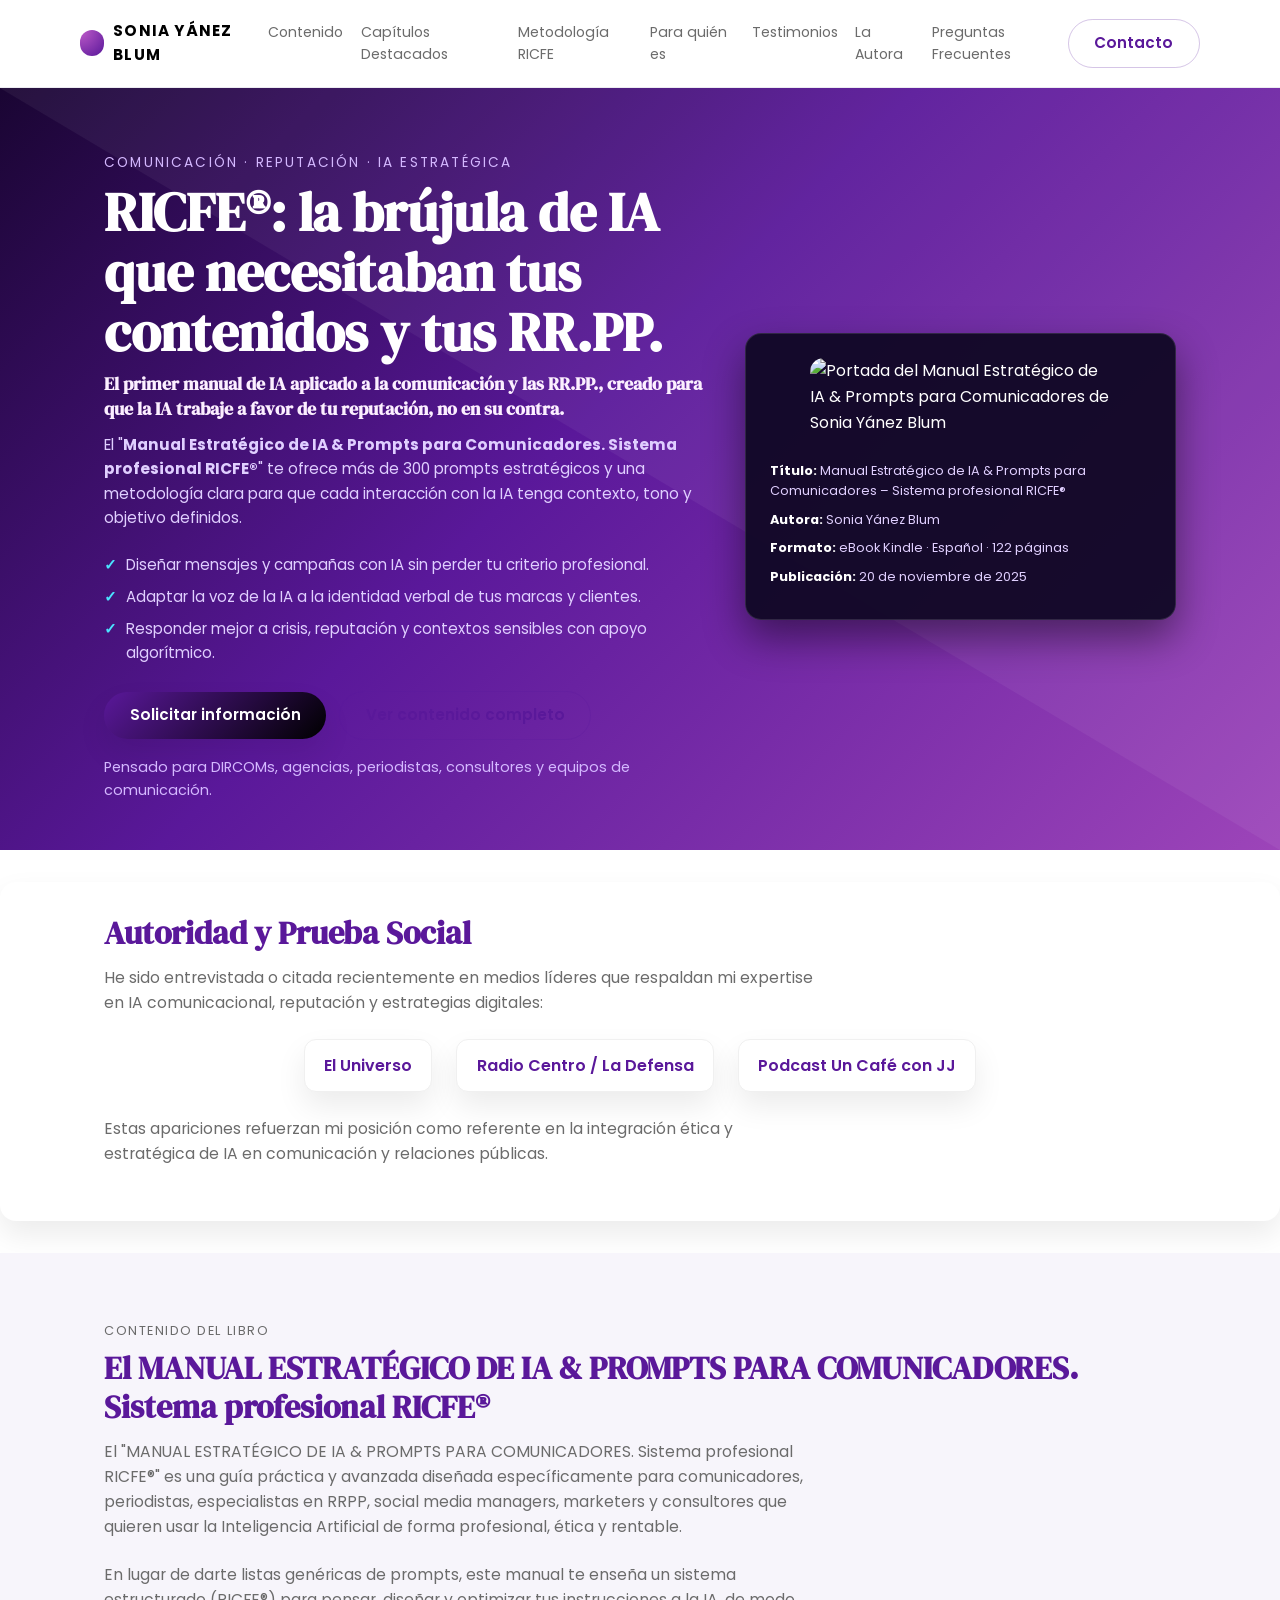
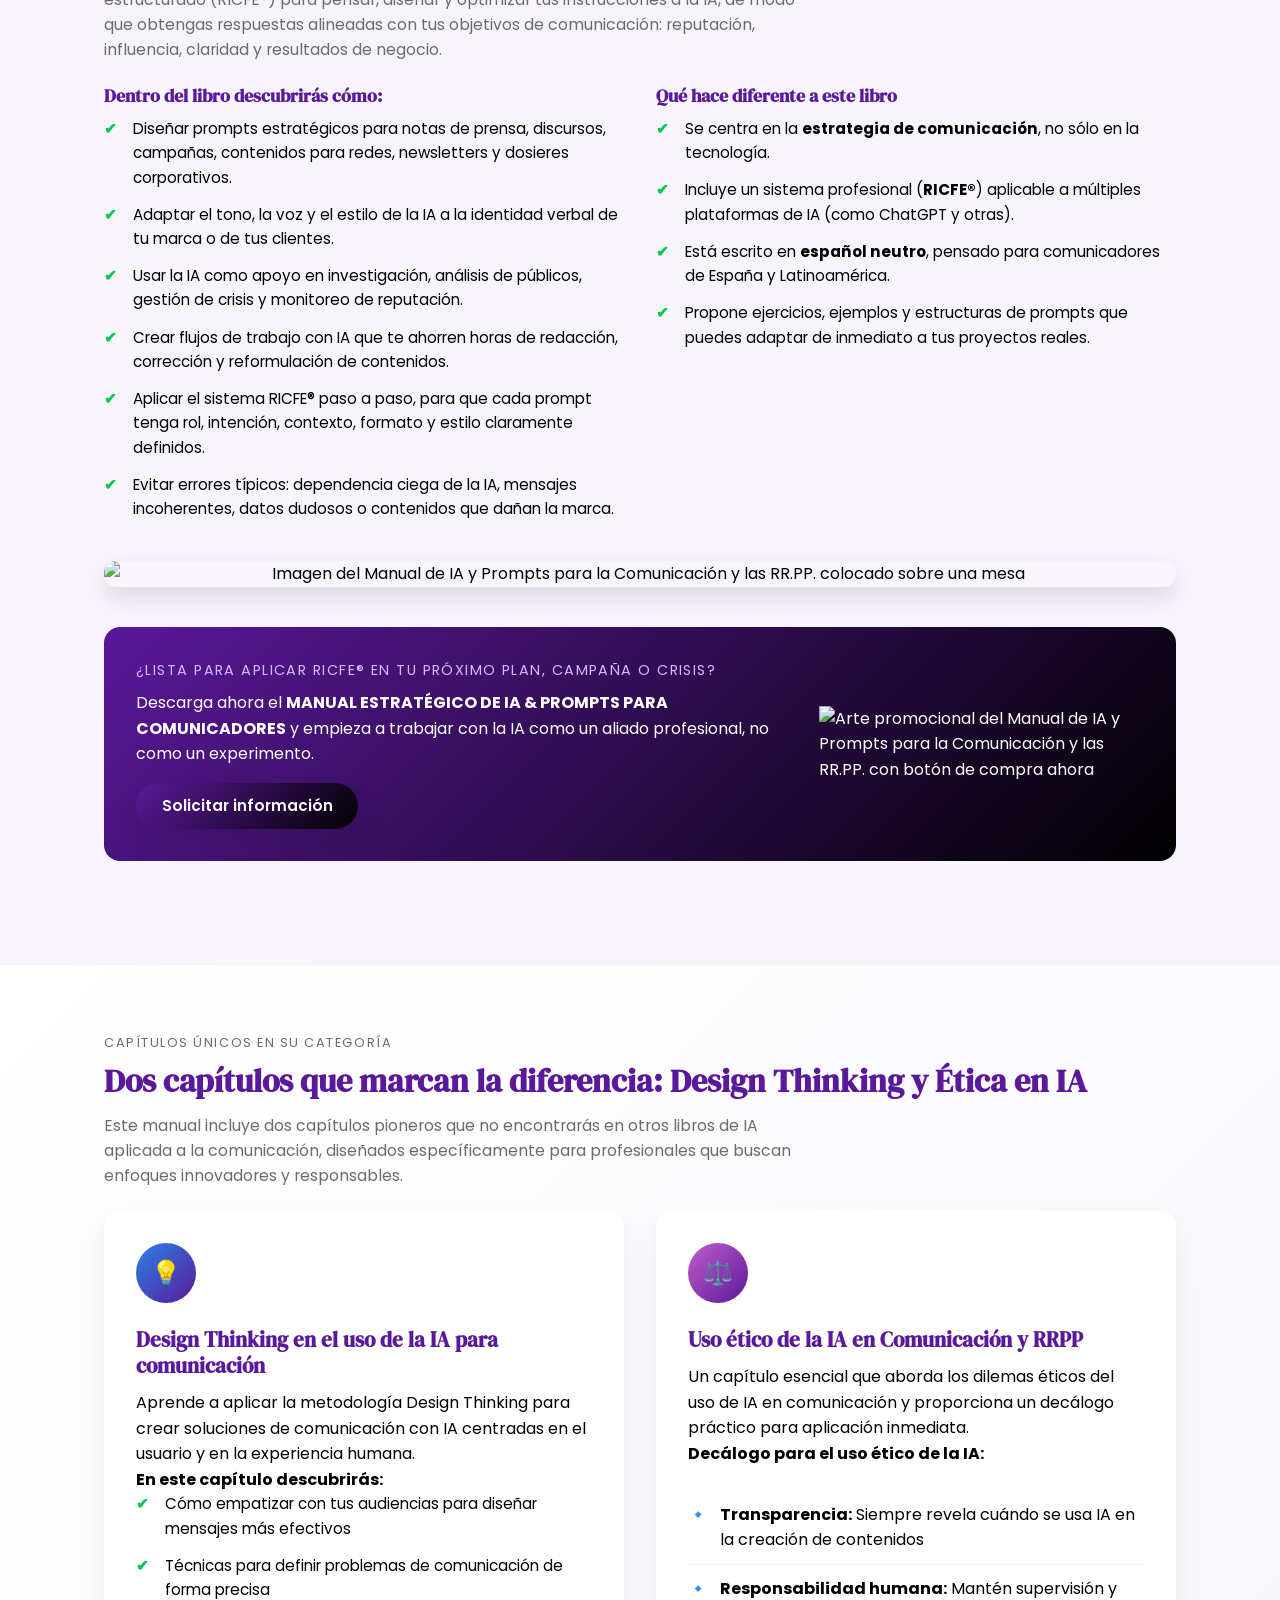
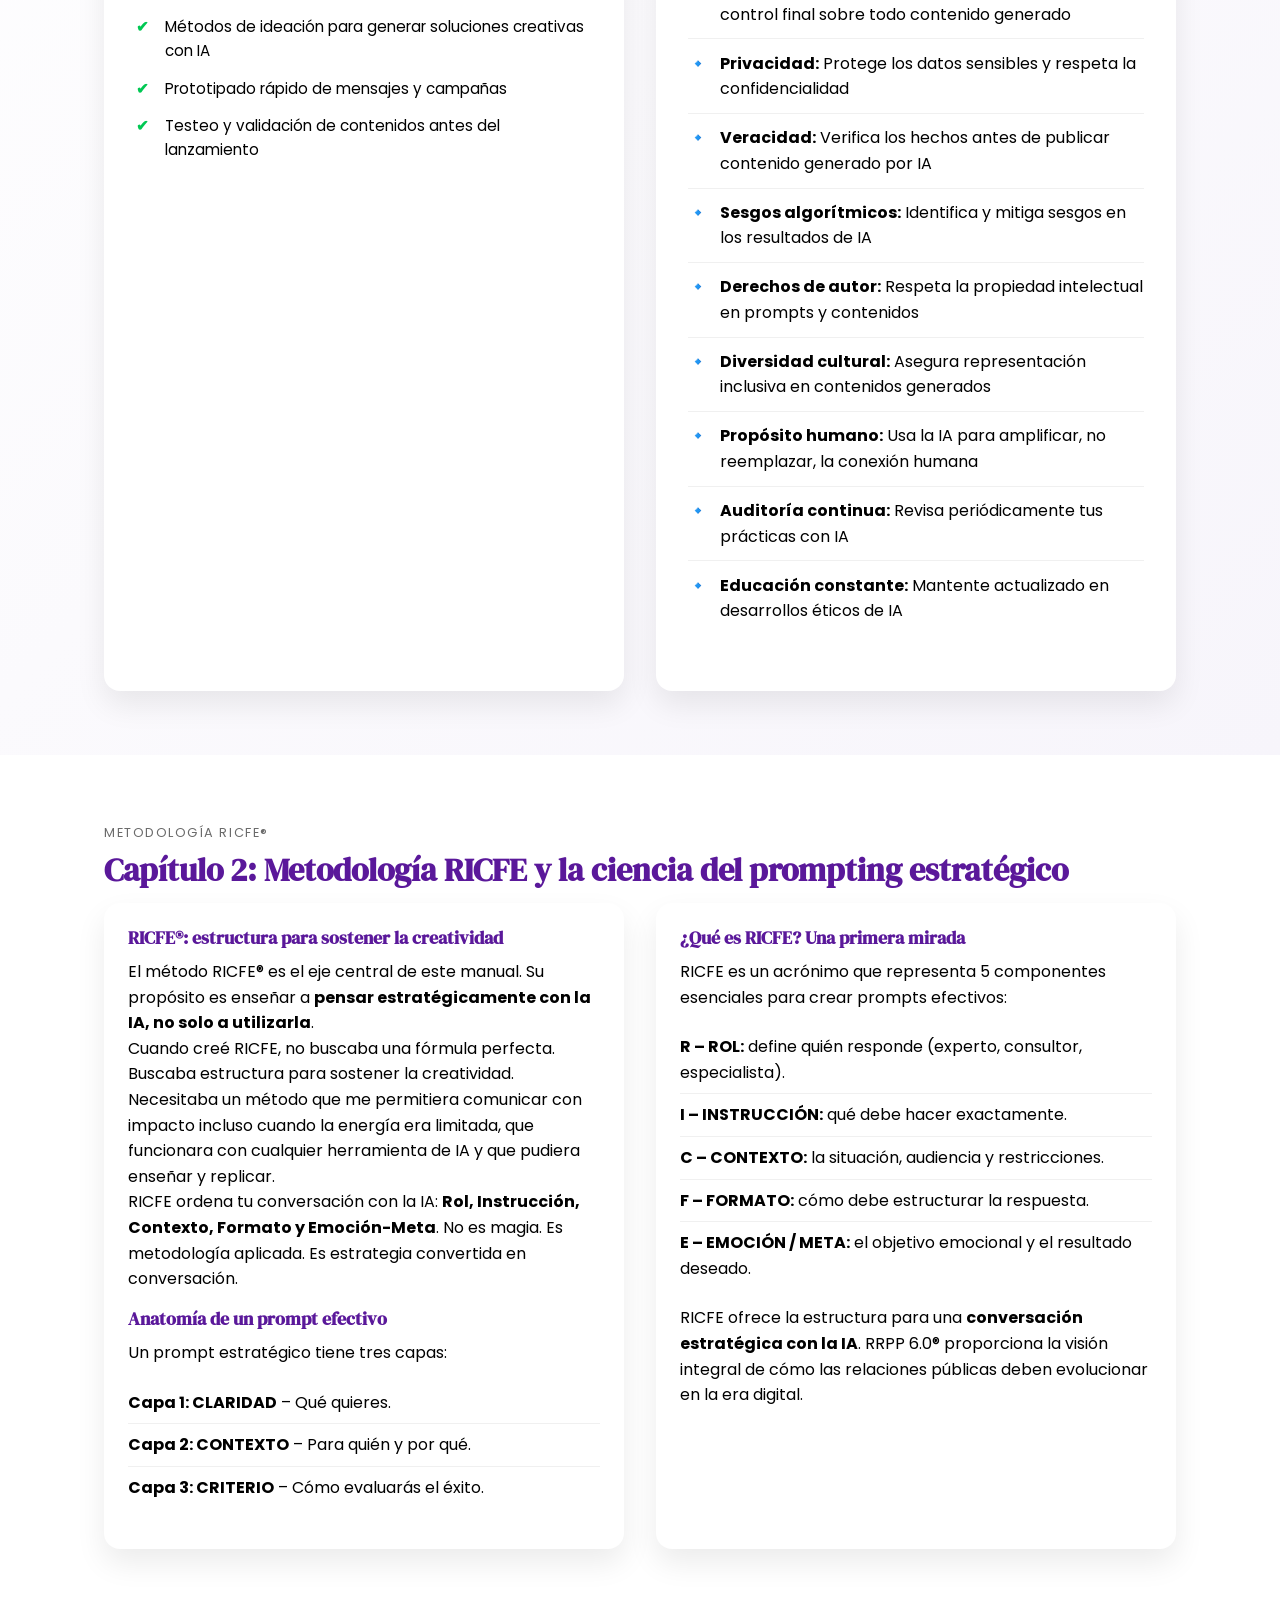
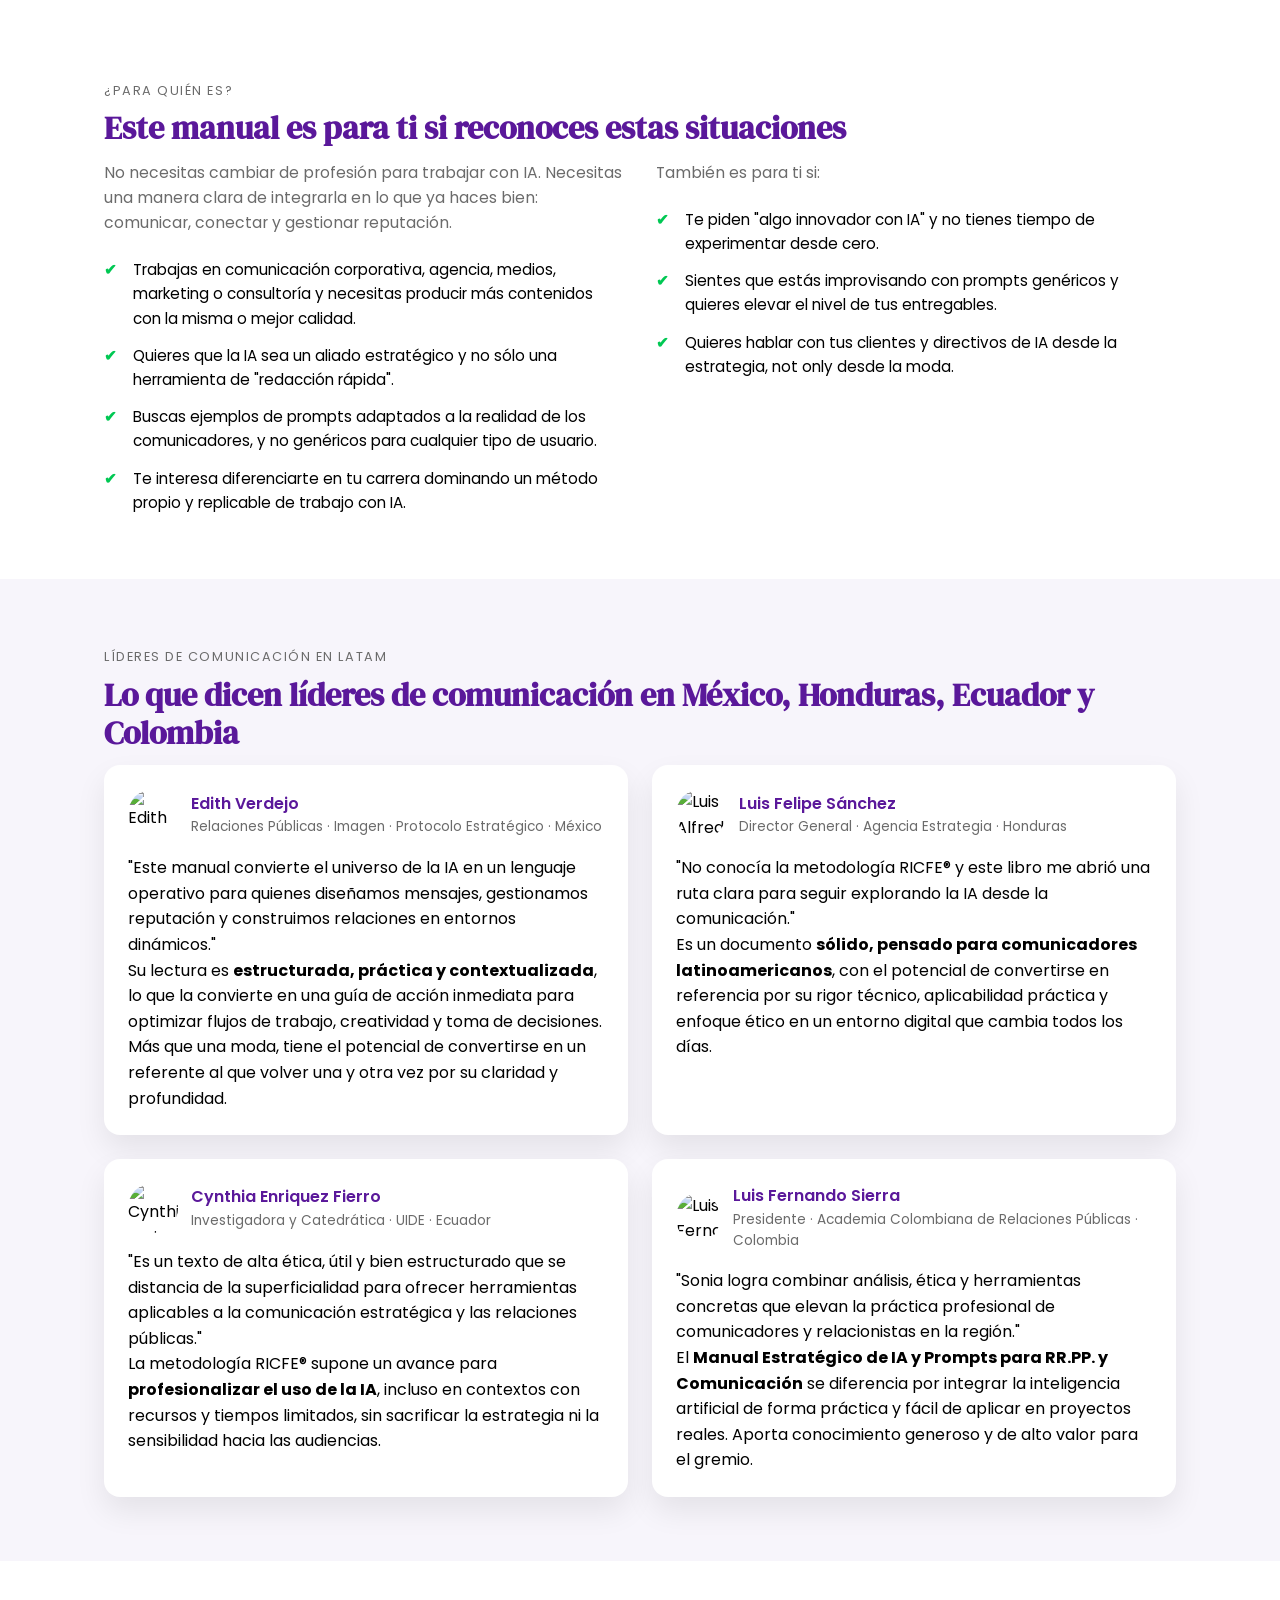
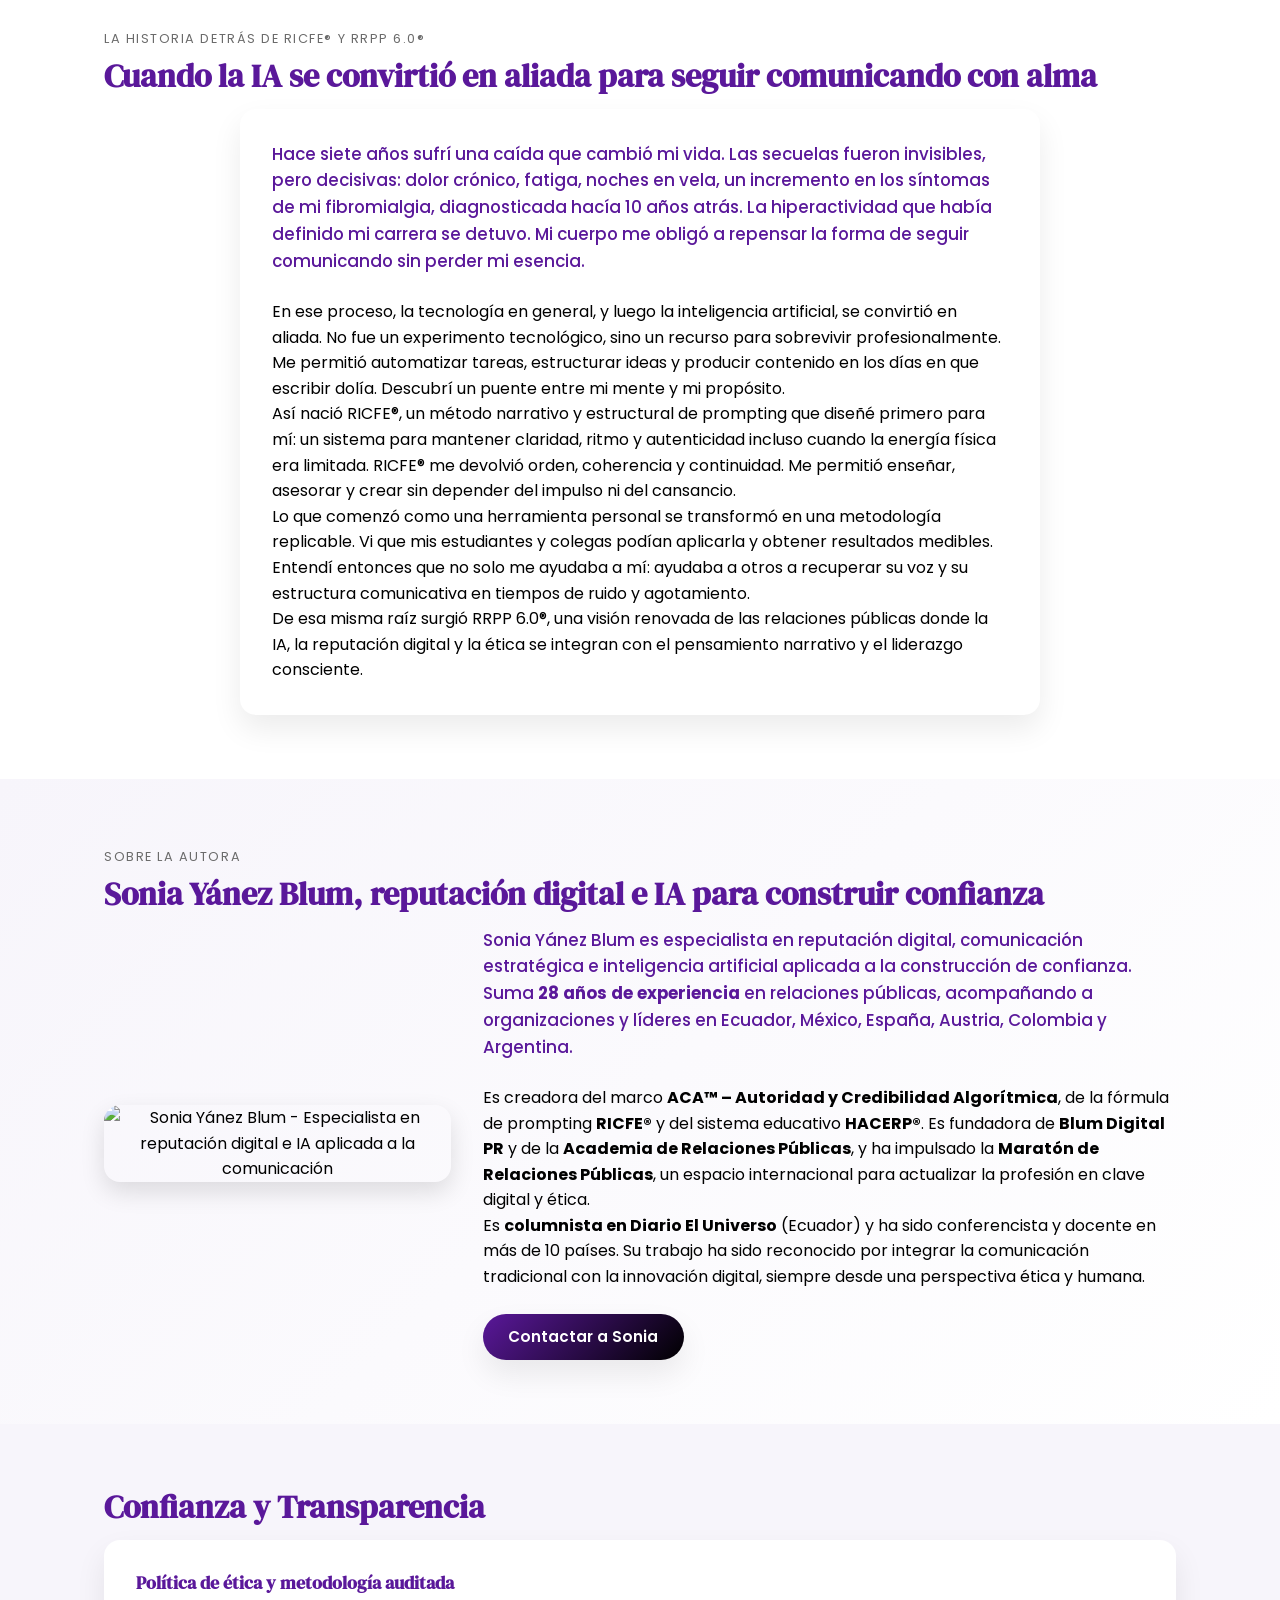
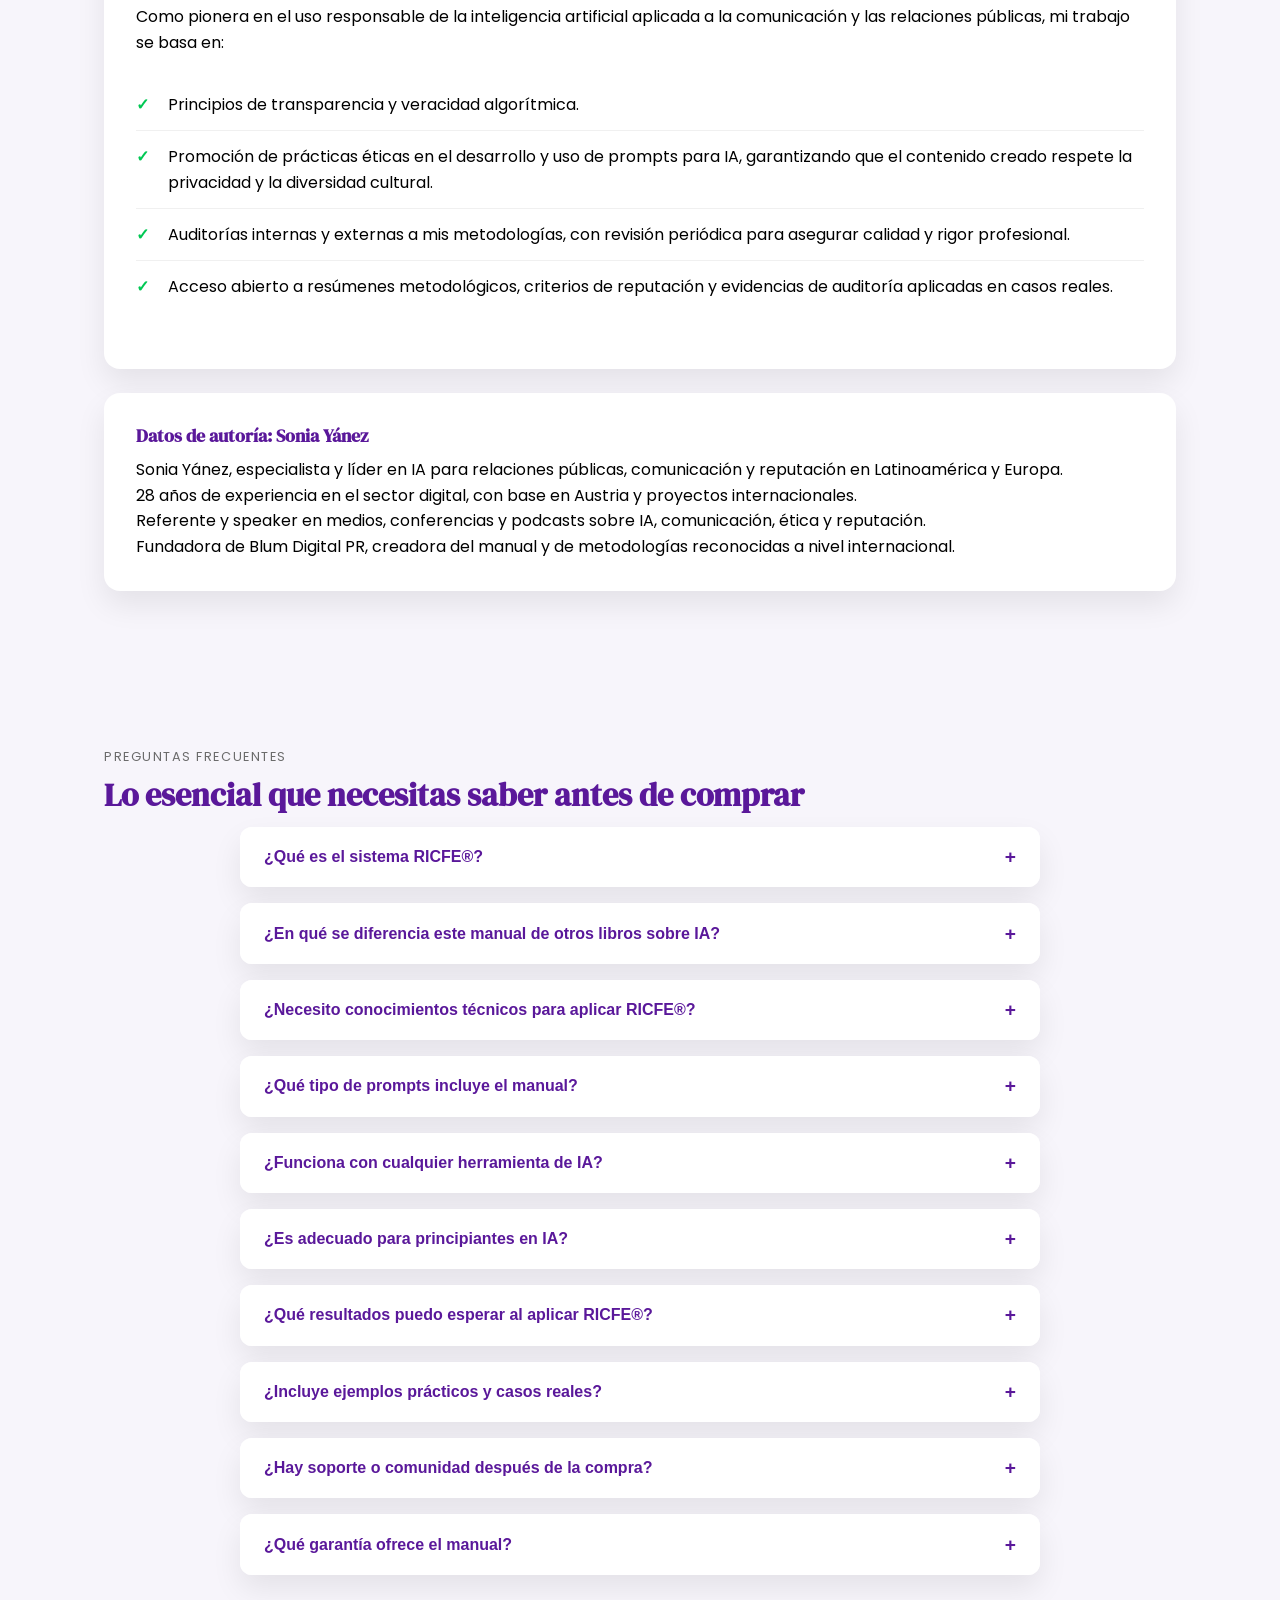
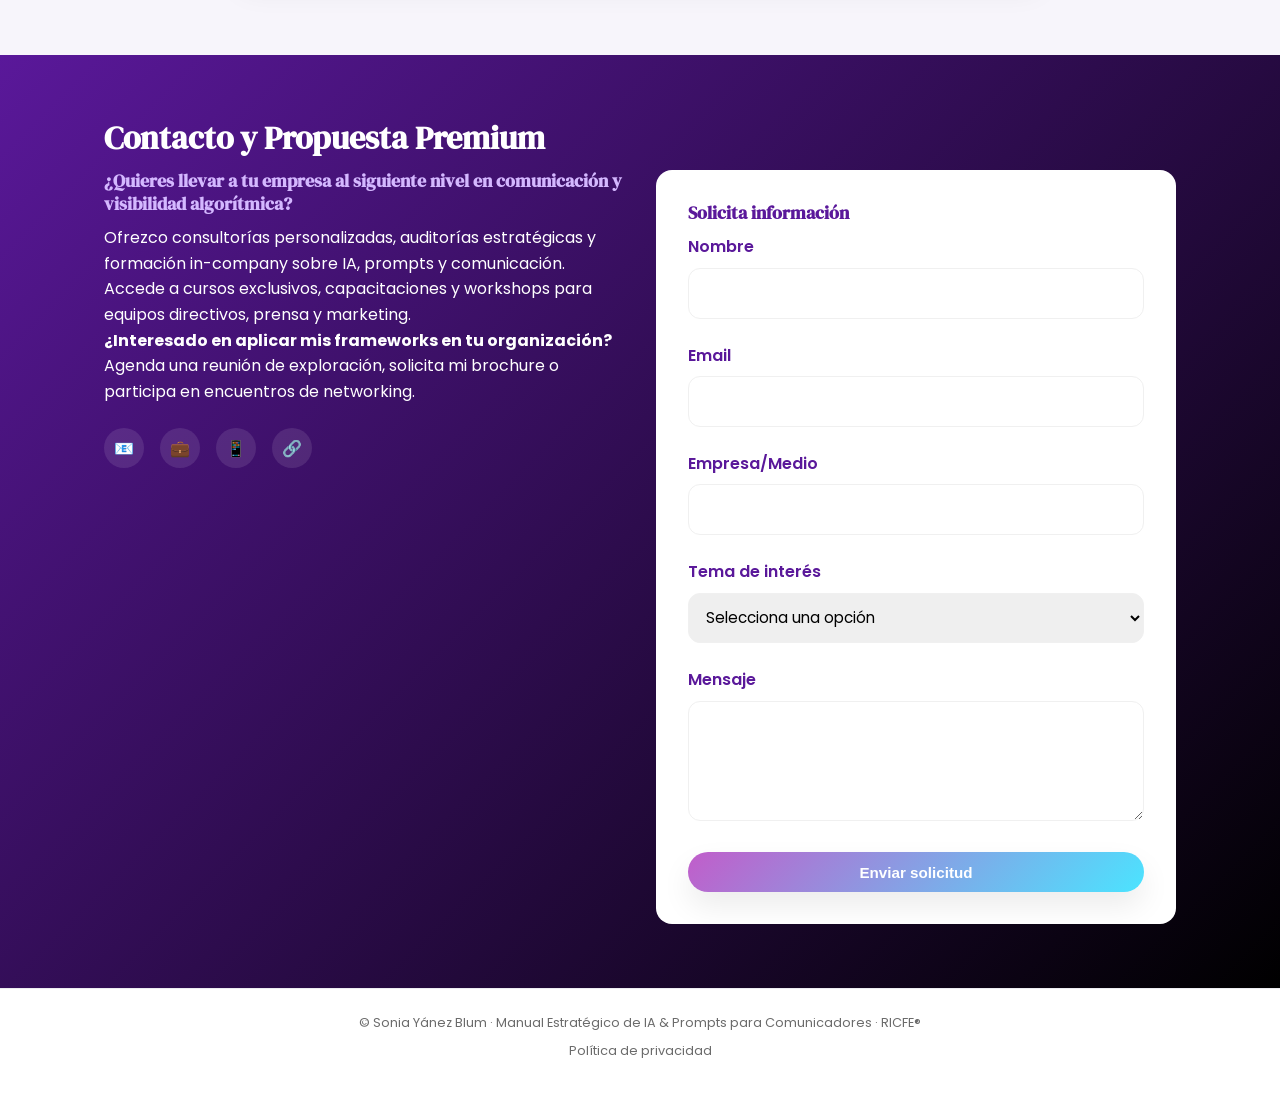
==== commit 0516e335: "Cambiar tipografía: Poppins (cuerpo) + DM Serif Display (títulos) Agrega Google Fonts (Poppins wght " ====
--- a/index.html
+++ b/index.html
@@ -1,4 +1,4 @@
-<!DOCTYPE html> <html lang="es"> <head> <meta charset="UTF-8"> <meta name="viewport" content="width=device-width, initial-scale=1.0"> <title>Manual Estratégico de IA & Prompts para Comunicadores · RICFE® · Sonia Yánez Blum</title> <meta name="description" content="Manual Estratégico de IA & Prompts para Comunicadores · Sistema profesional RICFE®. Más de 300 prompts para comunicación, RR.PP., reputación y crisis."> <!-- Schema.org markup --> <script type="application/ld+json"> { "@context": "https://schema.org", "@graph": [ { "@type": "Book", "name": "Manual Estratégico de IA & Prompts para Comunicadores – Sistema profesional RICFE®", "author": { "@type": "Person", "name": "Sonia Yánez Blum", "jobTitle": "Especialista en Reputación Digital e IA", "url": "https://soniayanez.com" }, "publisher": { "@type": "Organization", "name": "Blum Digital PR" }, "datePublished": "2025-11-20", "bookFormat": "https://schema.org/EBook", "inLanguage": "es", "isbn": "B0G36LNG6W", "description": "Guía práctica con más de 300 prompts estratégicos y el sistema RICFE® para comunicadores que quieren usar la IA de forma profesional, ética y rentable.", "offers": { "@type": "Offer", "url": "https://soniayanez.com", "availability": "https://schema.org/InStock" } }, { "@type": "FAQPage", "mainEntity": [ { "@type": "Question", "name": "¿Qué es el sistema RICFE®?", "acceptedAnswer": { "@type": "Answer", "text": "RICFE® es un sistema profesional de prompting creado por Sonia Yánez Blum que estructura conversaciones con IA en 5 componentes: Rol, Instrucción, Contexto, Formato y Emoción/Meta. Nació como respuesta a la necesidad de mantener claridad y autenticidad en la comunicación incluso cuando la energía física es limitada." } }, { "@type": "Question", "name": "¿En qué se diferencia este manual de otros libros sobre IA?", "acceptedAnswer": { "@type": "Answer", "text": "Este manual no es solo una lista de prompts, sino un sistema estratégico probado en proyectos reales. Se enfoca específicamente en comunicación y RR.PP., incorpora la capa emocional en los prompts y está diseñado para profesionales que necesitan resultados medibles, no experimentos." } }, { "@type": "Question", "name": "¿Necesito conocimientos técnicos para aplicar RICFE®?", "acceptedAnswer": { "@type": "Answer", "text": "No. RICFE® está diseñado para comunicadores, no para programadores. Solo necesitas entender los fundamentos de la comunicación estratégica; el manual te guía paso a paso en la aplicación del sistema." } } ] } ] } </script> <style> :root { --color-primary: #5a189a; --color-primary-dark: #000000; --color-accent: #c15dca; --color-accent-light: #4be4ff; --color-bg-soft: #F7F5FB; --color-text: #000000; --color-muted: #6B6B6B; --color-light: #F0F0F0; --color-success: #00C853; --color-warning: #FF9800; --radius-lg: 16px; --radius-md: 12px; --shadow-soft: 0 14px 30px rgba(0, 0, 0, 0.08); --shadow-medium: 0 10px 25px rgba(0, 0, 0, 0.12); --shadow-strong: 0 20px 40px rgba(0, 0, 0, 0.18); --max-width: 1120px; --transition: all 0.3s ease; } /* Reset y base */ * { margin: 0; padding: 0; box-sizing: border-box; } body { font-family: system-ui, -apple-system, BlinkMacSystemFont, "Segoe UI", "Roboto", sans-serif; color: var(--color-text); background-color: #FFFFFF; line-height: 1.6; overflow-x: hidden; } img { max-width: 100%; height: auto; display: block; } a { color: inherit; text-decoration: none; transition: var(--transition); } .container { width: 100%; max-width: var(--max-width); margin: 0 auto; padding: 0 1.5rem; } /* Header */ .sy-header { background-color: #FFFFFF; border-bottom: 1px solid #ECECF1; position: sticky; top: 0; z-index: 100; backdrop-filter: blur(10px); } .sy-header-inner { display: flex; align-items: center; justify-content: space-between; padding: 1rem 0; } .sy-logo { display: flex; align-items: center; gap: 0.6rem; font-weight: 700; font-size: 0.95rem; letter-spacing: 0.08em; text-transform: uppercase; } .sy-logo-mark { width: 26px; height: 26px; border-radius: 999px; background: radial-gradient(circle at 0 0, #c15dca, #5a189a); } .sy-nav { display: flex; gap: 1.1rem; font-size: 0.88rem; } .sy-nav a { color: var(--color-muted); position: relative; padding: 0.3rem 0; } .sy-nav a::after { content: ''; position: absolute; bottom: 0; left: 0; width: 0; height: 2px; background-color: var(--color-primary); transition: var(--transition); } .sy-nav a:hover::after { width: 100%; } /* Botones */ .btn { display: inline-flex; align-items: center; justify-content: center; padding: 0.7rem 1.6rem; border-radius: 999px; border: none; cursor: pointer; font-weight: 600; font-size: 0.95rem; transition: var(--transition); text-align: center; } .btn-primary { background: linear-gradient(135deg, var(--color-primary), var(--color-primary-dark)); color: #FFFFFF; box-shadow: var(--shadow-soft); } .btn-primary:hover { transform: translateY(-2px); box-shadow: var(--shadow-strong); } .btn-secondary { background-color: transparent; color: var(--color-primary); border: 1px solid rgba(90, 24, 154, 0.25); } .btn-secondary:hover { background-color: rgba(90, 24, 154, 0.06); transform: translateY(-1px); } .btn-accent { background: linear-gradient(135deg, var(--color-accent), var(--color-accent-light)); color: #FFFFFF; box-shadow: var(--shadow-soft); } .btn-accent:hover { transform: translateY(-2px); box-shadow: var(--shadow-strong); } /* Secciones comunes */ section { padding: 4rem 0; } .tagline { display: inline-block; font-size: 0.8rem; text-transform: uppercase; letter-spacing: 0.12em; color: var(--color-muted); margin-bottom: 0.5rem; } .section-title { font-size: clamp(1.9rem, 2.5vw, 2.2rem); line-height: 1.2; margin: 0 0 0.8rem; color: var(--color-primary); font-weight: 700; } .section-intro { font-size: 0.98rem; color: var(--color-muted); max-width: 720px; margin: 0 0 1.4rem; } .section-subheading { font-size: 1.1rem; font-weight: 600; line-height: 1.3; margin-bottom: 0.6rem; color: #5a189a; } .grid-2 { display: grid; gap: 2rem; } @media (min-width: 768px) { .grid-2 { grid-template-columns: repeat(2, 1fr); } } /* Listas con viñetas */ .bullets-list { list-style: none; padding: 0; margin: 0; display: grid; gap: 0.8rem; } .bullets-list li { position: relative; padding-left: 1.8rem; font-size: 0.95rem; } .bullets-list li::before { content: "✔"; position: absolute; left: 0; color: var(--color-success); font-weight: bold; } /* HERO MEJORADO */ .hero { background: linear-gradient(135deg, #1a0533 0, #5a189a 45%, #c15dca 130%); color: #FFFFFF; padding: 4rem 0 3rem; position: relative; overflow: hidden; } .hero::before { content: ''; position: absolute; top: 0; left: 0; right: 0; bottom: 0; background: url('data:image/svg+xml;utf8,<svg xmlns="http://www.w3.org/2000/svg" viewBox="0 0 100 100" preserveAspectRatio="none"><path d="M0,0 L100,0 L100,100 Z" fill="rgba(255,255,255,0.05)"/></svg>'); background-size: cover; pointer-events: none; } .hero-inner { display: grid; gap: 2.3rem; align-items: center; position: relative; z-index: 1; } @media (min-width: 768px) { .hero-inner { grid-template-columns: 1.4fr 1fr; } } .hero-pretitle { font-size: 0.85rem; text-transform: uppercase; letter-spacing: 0.16em; color: #d4b8ff; margin-bottom: 0.6rem; } .hero-title { font-size: clamp(2.6rem, 5vw, 3.4rem); line-height: 1.1; font-weight: 800; margin: 0 0 0.6rem; } .hero-subtitle { font-size: 1.1rem; line-height: 1.4; color: #FCEFFF; margin: 0 0 0.7rem; } .hero-highlight { font-size: 0.96rem; color: #e0cfff; margin-bottom: 1.4rem; } .hero-bullets { list-style: none; padding: 0; margin: 0 0 1.6rem; display: grid; gap: 0.5rem; } .hero-bullets li { position: relative; padding-left: 1.4rem; font-size: 0.94rem; color: #e0cfff; transition: var(--transition); } .hero-bullets li:hover { transform: translateX(5px); } .hero-bullets li::before { content: "✓"; position: absolute; left: 0; top: 0; color: #4be4ff; font-weight: 700; } /* Banner de lanzamiento destacado */ .launch-banner { background: linear-gradient(135deg, var(--color-accent), var(--color-primary)); color: white; padding: 1.5rem; text-align: center; border-radius: var(--radius-md); margin: 1.5rem 0; box-shadow: var(--shadow-medium); animation: pulse 2s infinite; } @keyframes pulse { 0% { transform: scale(1); } 50% { transform: scale(1.02); } 100% { transform: scale(1); } } .launch-banner h3 { margin: 0 0 0.5rem; font-size: 1.4rem; font-weight: 700; } .launch-banner p { margin: 0; font-size: 1rem; } .hero-cta-row { display: flex; flex-wrap: wrap; gap: 0.8rem; align-items: center; margin-bottom: 1rem; } .hero-book-card { border-radius: var(--radius-lg); box-shadow: 0 18px 40px rgba(0, 0, 0, 0.45); background: rgba(15, 8, 36, 0.94); padding: 1.5rem; display: flex; flex-direction: column; align-items: center; gap: 1.1rem; border: 1px solid rgba(255, 255, 255, 0.12); transition: var(--transition); } .hero-book-card:hover { transform: translateY(-5px); box-shadow: 0 25px 50px rgba(0, 0, 0, 0.6); } .hero-book-cover { width: 100%; max-width: 300px; border-radius: 14px; overflow: hidden; } .hero-book-meta { font-size: 0.8rem; color: #e0cfff; width: 100%; } .hero-book-meta strong { color: #FFFFFF; } .hero-book-meta p { margin: 0.5rem 0; } /* CAPÍTULOS DESTACADOS */ .featured-chapters { background: linear-gradient(135deg, #FFFFFF 0%, var(--color-bg-soft) 100%); } .chapter-card { background: white; border-radius: var(--radius-lg); padding: 2rem; box-shadow: var(--shadow-soft); transition: var(--transition); height: 100%; } .chapter-card:hover { transform: translateY(-5px); box-shadow: var(--shadow-medium); } .chapter-icon { width: 60px; height: 60px; border-radius: 50%; display: flex; align-items: center; justify-content: center; margin-bottom: 1.5rem; font-size: 1.5rem; } .chapter-icon.design-thinking { background: linear-gradient(135deg, #2983e8 0%, #5a189a 100%); color: white; } .chapter-icon.ethics { background: linear-gradient(135deg, #c15dca 0%, #5a189a 100%); color: white; } .chapter-title { font-size: 1.3rem; font-weight: 700; line-height: 1.25; margin-bottom: 0.7rem; color: #5a189a; } .decalogo-list { list-style: none; padding: 0; margin: 1.5rem 0; } .decalogo-list li { padding: 0.7rem 0; border-bottom: 1px solid var(--color-light); position: relative; padding-left: 2rem; } .decalogo-list li::before { content: "🔹"; position: absolute; left: 0; color: var(--color-primary); } .decalogo-list li:last-child { border-bottom: none; } /* CONTENIDO */ .content-section { background-color: var(--color-bg-soft); } .content-book-figure { text-align: center; margin: 2.5rem 0; } .content-book-figure img { border-radius: var(--radius-md); box-shadow: var(--shadow-medium); margin: 0 auto; } /* CTA intermedio */ .mid-cta { background: linear-gradient(135deg, var(--color-primary), var(--color-primary-dark)); color: white; border-radius: var(--radius-lg); padding: 2rem; margin: 2.5rem 0; } .mid-cta-grid { display: grid; gap: 2rem; align-items: center; } @media (min-width: 768px) { .mid-cta-grid { grid-template-columns: 2fr 1fr; } } .mid-cta-kicker { font-size: 0.9rem; text-transform: uppercase; letter-spacing: 0.1em; margin-bottom: 0.5rem; color: #d4b8ff; } .mid-cta-buttons { margin-top: 1rem; } /* METODOLOGÍA RICFE */ .ricfe-card { background: white; border-radius: var(--radius-lg); padding: 1.5rem; box-shadow: var(--shadow-soft); } .ricfe-subtitle { font-size: 1.1rem; font-weight: 600; line-height: 1.3; margin-bottom: 0.6rem; color: #5a189a; } .ricfe-layers, .ricfe-components { list-style: none; padding: 0; margin: 1rem 0; } .ricfe-layers li, .ricfe-components li { padding: 0.5rem 0; border-bottom: 1px solid var(--color-light); } .ricfe-layers li:last-child, .ricfe-components li:last-child { border-bottom: none; } /* TESTIMONIOS */ .testimonials-grid { display: grid; gap: 1.5rem; } @media (min-width: 768px) { .testimonials-grid { grid-template-columns: repeat(2, 1fr); } } .testimonial-card { background: white; border-radius: var(--radius-lg); padding: 1.5rem; box-shadow: var(--shadow-soft); } .testimonial-header { display: flex; align-items: center; gap: 0.8rem; margin-bottom: 1rem; } .testimonial-avatar { width: 50px; height: 50px; border-radius: 50%; overflow: hidden; } .testimonial-avatar img { width: 100%; height: 100%; object-fit: cover; } .testimonial-name { font-weight: 600; color: #5a189a; } .testimonial-role { font-size: 0.85rem; color: var(--color-muted); } /* HISTORIA */ .story-card { background: white; border-radius: var(--radius-lg); padding: 2rem; box-shadow: var(--shadow-soft); max-width: 800px; margin: 0 auto; } .story-highlight { font-size: 1.05rem; font-weight: 500; margin-bottom: 1.5rem; color: #5a189a; } /* AUTORA */ .author-section { background: linear-gradient(135deg, var(--color-bg-soft) 0%, #FFFFFF 100%); } .author-grid { display: grid; gap: 2rem; align-items: center; } @media (min-width: 768px) { .author-grid { grid-template-columns: 1fr 2fr; } } .author-highlight { font-size: 1.05rem; font-weight: 500; margin-bottom: 1.5rem; color: #5a189a; } .author-image { text-align: center; } .author-image img { border-radius: var(--radius-lg); box-shadow: var(--shadow-medium); margin: 0 auto; } /* AUTORIDAD Y PRUEBA SOCIAL */ .authority-section { background: white; border-radius: var(--radius-lg); padding: 2rem; box-shadow: var(--shadow-soft); margin: 2rem 0; } .media-logos { display: flex; flex-wrap: wrap; gap: 1.5rem; justify-content: center; align-items: center; margin: 1.5rem 0; } .media-logo { background: white; padding: 0.8rem 1.2rem; border-radius: var(--radius-md); box-shadow: var(--shadow-soft); font-weight: 600; color: #5a189a; border: 1px solid var(--color-light); } /* CONFIANZA Y TRANSPARENCIA */ .trust-section { background-color: var(--color-bg-soft); } .trust-card { background: white; border-radius: var(--radius-lg); padding: 2rem; box-shadow: var(--shadow-soft); margin-bottom: 1.5rem; } .trust-principles { list-style: none; padding: 0; margin: 1.5rem 0; } .trust-principles li { padding: 0.8rem 0; border-bottom: 1px solid var(--color-light); position: relative; padding-left: 2rem; } .trust-principles li::before { content: "✓"; position: absolute; left: 0; color: var(--color-success); font-weight: bold; } .trust-principles li:last-child { border-bottom: none; } /* CONTACTO Y PROPUESTA PREMIUM */ .contact-section { background: linear-gradient(135deg, var(--color-primary), var(--color-primary-dark)); color: white; } .contact-grid { display: grid; gap: 2rem; } @media (min-width: 768px) { .contact-grid { grid-template-columns: 1fr 1fr; } } .contact-form { background: white; border-radius: var(--radius-lg); padding: 2rem; color: var(--color-text); } .form-group { margin-bottom: 1.5rem; } .form-group label { display: block; margin-bottom: 0.5rem; font-weight: 600; color: #5a189a; } .form-group input, .form-group select, .form-group textarea { width: 100%; padding: 0.8rem; border: 1px solid var(--color-light); border-radius: var(--radius-md); font-family: inherit; font-size: 0.95rem; } .form-group textarea { min-height: 120px; resize: vertical; } .social-links { display: flex; gap: 1rem; margin-top: 1.5rem; } .social-link { display: inline-flex; align-items: center; justify-content: center; width: 40px; height: 40px; background: rgba(255, 255, 255, 0.1); border-radius: 50%; transition: var(--transition); } .social-link:hover { background: rgba(255, 255, 255, 0.2); transform: translateY(-2px); } /* FAQ */ .faq-section { background-color: var(--color-bg-soft); } .faq-list { max-width: 800px; margin: 0 auto; } .faq-item { background: white; border-radius: var(--radius-md); margin-bottom: 1rem; overflow: hidden; box-shadow: var(--shadow-soft); } .faq-question { width: 100%; display: flex; justify-content: space-between; align-items: center; padding: 1.2rem 1.5rem; background: white; border: none; text-align: left; font-size: 1rem; font-weight: 600; color: #5a189a; cursor: pointer; transition: var(--transition); } .faq-question:hover { background-color: #f3eaff; } .faq-question::after { content: '+'; font-size: 1.2rem; transition: var(--transition); } .faq-question.active::after { content: '-'; } .faq-answer { padding: 0 1.5rem; max-height: 0; overflow: hidden; transition: max-height 0.3s ease; } .faq-answer.active { padding: 0 1.5rem 1.5rem; max-height: 500px; } /* Footer */ footer { border-top: 1px solid #ECECF1; padding: 1.5rem 0 2rem; font-size: 0.8rem; color: var(--color-muted); text-align: center; } /* Responsive */ @media (max-width: 767px) { .sy-nav { display: none; } .hero-cta-row { flex-direction: column; align-items: stretch; } .hero-cta-row .btn { width: 100%; justify-content: center; } .media-logos { flex-direction: column; gap: 1rem; } } </style> </head> <body> <!-- Header --> <header class="sy-header"> <div class="container sy-header-inner"> <div class="sy-logo" aria-label="Sonia Yánez Blum"> <div class="sy-logo-mark" aria-hidden="true"></div> <span>SONIA YÁNEZ BLUM</span> </div> <nav class="sy-nav" aria-label="Navegación principal"> <a href="#contenido">Contenido</a> <a href="#capitulos-destacados">Capítulos Destacados</a> <a href="#ricfe">Metodología RICFE</a> <a href="#para-quien">Para quién es</a> <a href="#testimonios">Testimonios</a> <a href="#autora">La Autora</a> <a href="#faq">Preguntas Frecuentes</a> </nav> <a href="#contacto" class="btn btn-secondary">Contacto</a> </div> </header> <main> <!-- HERO --> <section class="hero" aria-labelledby="hero-title"> <div class="container hero-inner"> <div> <p class="hero-pretitle">Comunicación · Reputación · IA estratégica</p> <h1 id="hero-title" class="hero-title"> RICFE®: la brújula de IA que necesitaban tus contenidos y tus RR.PP. </h1> <h2 class="hero-subtitle"> El primer manual de IA aplicado a la comunicación y las RR.PP., creado para que la IA trabaje a favor de tu reputación, no en su contra. </h2> <p class="hero-highlight"> El "<strong>Manual Estratégico de IA &amp; Prompts para Comunicadores. Sistema profesional RICFE®</strong>" te ofrece más de 300 prompts estratégicos y una metodología clara para que cada interacción con la IA tenga contexto, tono y objetivo definidos. </p> <ul class="hero-bullets" aria-label="Resultados que puedes conseguir con el manual"> <li>Diseñar mensajes y campañas con IA sin perder tu criterio profesional.</li> <li>Adaptar la voz de la IA a la identidad verbal de tus marcas y clientes.</li> <li>Responder mejor a crisis, reputación y contextos sensibles con apoyo algorítmico.</li> </ul> <div class="hero-cta-row"> <a href="#contacto" class="btn btn-primary"> Solicitar información </a> <a href="#contenido" class="btn btn-secondary"> Ver contenido completo </a> </div> <p style="font-size: 0.9rem; color: #d4b8ff;"> Pensado para DIRCOMs, agencias, periodistas, consultores y equipos de comunicación. </p> </div> <aside aria-label="Portada del libro" class="hero-book-card"> <figure class="hero-book-cover"> <img src="https://soniayanez.com/wp-content/uploads/2025/11/Manual-Estrategico-IA-Prompts-RRPP-scaled.jpg" alt="Portada del Manual Estratégico de IA &amp; Prompts para Comunicadores de Sonia Yánez Blum" loading="eager"> </figure> <div class="hero-book-meta"> <p><strong>Título:</strong> Manual Estratégico de IA &amp; Prompts para Comunicadores – Sistema profesional RICFE®</p> <p><strong>Autora:</strong> Sonia Yánez Blum</p> <p><strong>Formato:</strong> eBook Kindle · Español · 122 páginas</p> <p><strong>Publicación:</strong> 20 de noviembre de 2025</p> </div> </aside> </div> </section> <!-- AUTORIDAD Y PRUEBA SOCIAL --> <section class="authority-section"> <div class="container"> <h2 class="section-title">Autoridad y Prueba Social</h2> <p class="section-intro"> He sido entrevistada o citada recientemente en medios líderes que respaldan mi expertise en IA comunicacional, reputación y estrategias digitales: </p> <div class="media-logos"> <div class="media-logo">El Universo</div> <div class="media-logo">Radio Centro / La Defensa</div> <div class="media-logo">Podcast Un Café con JJ</div> </div> <p class="section-intro"> Estas apariciones refuerzan mi posición como referente en la integración ética y estratégica de IA en comunicación y relaciones públicas. </p> </div> </section> <!-- CONTENIDO --> <section id="contenido" class="content-section" aria-labelledby="contenido-title"> <div class="container"> <span class="tagline">Contenido del libro</span> <h2 id="contenido-title" class="section-title"> El MANUAL ESTRATÉGICO DE IA &amp; PROMPTS PARA COMUNICADORES. Sistema profesional RICFE® </h2> <p class="section-intro"> El "MANUAL ESTRATÉGICO DE IA &amp; PROMPTS PARA COMUNICADORES. Sistema profesional RICFE®" es una guía práctica y avanzada diseñada específicamente para comunicadores, periodistas, especialistas en RRPP, social media managers, marketers y consultores que quieren usar la Inteligencia Artificial de forma profesional, ética y rentable. </p> <p class="section-intro"> En lugar de darte listas genéricas de prompts, este manual te enseña un sistema estructurado (RICFE®) para pensar, diseñar y optimizar tus instrucciones a la IA, de modo que obtengas respuestas alineadas con tus objetivos de comunicación: reputación, influencia, claridad y resultados de negocio. </p> <div class="grid-2"> <div> <p class="section-subheading">Dentro del libro descubrirás cómo:</p> <ul class="bullets-list"> <li>Diseñar prompts estratégicos para notas de prensa, discursos, campañas, contenidos para redes, newsletters y dosieres corporativos.</li> <li>Adaptar el tono, la voz y el estilo de la IA a la identidad verbal de tu marca o de tus clientes.</li> <li>Usar la IA como apoyo en investigación, análisis de públicos, gestión de crisis y monitoreo de reputación.</li> <li>Crear flujos de trabajo con IA que te ahorren horas de redacción, corrección y reformulación de contenidos.</li> <li>Aplicar el sistema RICFE® paso a paso, para que cada prompt tenga rol, intención, contexto, formato y estilo claramente definidos.</li> <li>Evitar errores típicos: dependencia ciega de la IA, mensajes incoherentes, datos dudosos o contenidos que dañan la marca.</li> </ul> </div> <div> <p class="section-subheading">Qué hace diferente a este libro</p> <ul class="bullets-list"> <li>Se centra en la <strong>estrategia de comunicación</strong>, no sólo en la tecnología.</li> <li>Incluye un sistema profesional (<strong>RICFE®</strong>) aplicable a múltiples plataformas de IA (como ChatGPT y otras).</li> <li>Está escrito en <strong>español neutro</strong>, pensado para comunicadores de España y Latinoamérica.</li> <li>Propone ejercicios, ejemplos y estructuras de prompts que puedes adaptar de inmediato a tus proyectos reales.</li> </ul> </div> </div> <!-- Imagen alternativa del libro --> <figure class="content-book-figure" aria-label="Segunda imagen del manual de IA y prompts"> <img src="https://soniayanez.com/wp-content/uploads/2025/11/Manual-de-IA-y-Prompts-RR.PP_-e1763767620308.png" alt="Imagen del Manual de IA y Prompts para la Comunicación y las RR.PP. colocado sobre una mesa"> </figure> <!-- CTA intermedio --> <div class="mid-cta"> <div class="mid-cta-grid"> <div class="mid-cta-copy"> <p class="mid-cta-kicker">¿Lista para aplicar RICFE® en tu próximo plan, campaña o crisis?</p> <p> Descarga ahora el <strong>MANUAL ESTRATÉGICO DE IA &amp; PROMPTS PARA COMUNICADORES</strong> y empieza a trabajar con la IA como un aliado profesional, no como un experimento. </p> <div class="mid-cta-buttons"> <a href="#contacto" class="btn btn-primary"> Solicitar información </a> </div> </div> <figure class="mid-cta-image" aria-label="Arte del libro"> <img src="https://soniayanez.com/wp-content/uploads/2025/11/compra-ahora-1.png" alt="Arte promocional del Manual de IA y Prompts para la Comunicación y las RR.PP. con botón de compra ahora"> </figure> </div> </div> </div> </section> <!-- CAPÍTULOS DESTACADOS --> <section id="capitulos-destacados" class="featured-chapters"> <div class="container"> <span class="tagline">Capítulos únicos en su categoría</span> <h2 class="section-title"> Dos capítulos que marcan la diferencia: Design Thinking y Ética en IA </h2> <p class="section-intro"> Este manual incluye dos capítulos pioneros que no encontrarás en otros libros de IA aplicada a la comunicación, diseñados específicamente para profesionales que buscan enfoques innovadores y responsables. </p> <div class="grid-2"> <!-- Capítulo 1: Design Thinking --> <article class="chapter-card"> <div class="chapter-icon design-thinking"> 💡 </div> <h3 class="chapter-title">Design Thinking en el uso de la IA para comunicación</h3> <p> Aprende a aplicar la metodología Design Thinking para crear soluciones de comunicación con IA centradas en el usuario y en la experiencia humana. </p> <p><strong>En este capítulo descubrirás:</strong></p> <ul class="bullets-list"> <li>Cómo empatizar con tus audiencias para diseñar mensajes más efectivos</li> <li>Técnicas para definir problemas de comunicación de forma precisa</li> <li>Métodos de ideación para generar soluciones creativas con IA</li> <li>Prototipado rápido de mensajes y campañas</li> <li>Testeo y validación de contenidos antes del lanzamiento</li> </ul> </article> <!-- Capítulo 2: Ética en IA --> <article class="chapter-card"> <div class="chapter-icon ethics"> ⚖️ </div> <h3 class="chapter-title">Uso ético de la IA en Comunicación y RRPP</h3> <p> Un capítulo esencial que aborda los dilemas éticos del uso de IA en comunicación y proporciona un decálogo práctico para aplicación inmediata. </p> <p><strong>Decálogo para el uso ético de la IA:</strong></p> <ul class="decalogo-list"> <li><strong>Transparencia:</strong> Siempre revela cuándo se usa IA en la creación de contenidos</li> <li><strong>Responsabilidad humana:</strong> Mantén supervisión y control final sobre todo contenido generado</li> <li><strong>Privacidad:</strong> Protege los datos sensibles y respeta la confidencialidad</li> <li><strong>Veracidad:</strong> Verifica los hechos antes de publicar contenido generado por IA</li> <li><strong>Sesgos algorítmicos:</strong> Identifica y mitiga sesgos en los resultados de IA</li> <li><strong>Derechos de autor:</strong> Respeta la propiedad intelectual en prompts y contenidos</li> <li><strong>Diversidad cultural:</strong> Asegura representación inclusiva en contenidos generados</li> <li><strong>Propósito humano:</strong> Usa la IA para amplificar, no reemplazar, la conexión humana</li> <li><strong>Auditoría continua:</strong> Revisa periódicamente tus prácticas con IA</li> <li><strong>Educación constante:</strong> Mantente actualizado en desarrollos éticos de IA</li> </ul> </article> </div> </div> </section> <!-- METODOLOGÍA RICFE --> <section id="ricfe" aria-labelledby="ricfe-title"> <div class="container"> <span class="tagline">Metodología RICFE®</span> <h2 id="ricfe-title" class="section-title"> Capítulo 2: Metodología RICFE y la ciencia del prompting estratégico </h2> <div class="grid-2"> <div class="ricfe-card"> <p class="ricfe-subtitle">RICFE®: estructura para sostener la creatividad</p> <p> El método RICFE® es el eje central de este manual. Su propósito es enseñar a <strong>pensar estratégicamente con la IA, no solo a utilizarla</strong>. </p> <p> Cuando creé RICFE, no buscaba una fórmula perfecta. Buscaba estructura para sostener la creatividad. Necesitaba un método que me permitiera comunicar con impacto incluso cuando la energía era limitada, que funcionara con cualquier herramienta de IA y que pudiera enseñar y replicar. </p> <p> RICFE ordena tu conversación con la IA: <strong>Rol, Instrucción, Contexto, Formato y Emoción-Meta</strong>. No es magia. Es metodología aplicada. Es estrategia convertida en conversación. </p> <p class="ricfe-subtitle" style="margin-top: 1rem;">Anatomía de un prompt efectivo</p> <p>Un prompt estratégico tiene tres capas:</p> <ul class="ricfe-layers"> <li><strong>Capa 1: CLARIDAD</strong> – Qué quieres.</li> <li><strong>Capa 2: CONTEXTO</strong> – Para quién y por qué.</li> <li><strong>Capa 3: CRITERIO</strong> – Cómo evaluarás el éxito.</li> </ul> </div> <div class="ricfe-card"> <p class="ricfe-subtitle">¿Qué es RICFE? Una primera mirada</p> <p>RICFE es un acrónimo que representa 5 componentes esenciales para crear prompts efectivos:</p> <ul class="ricfe-components"> <li><strong>R – ROL:</strong> define quién responde (experto, consultor, especialista).</li> <li><strong>I – INSTRUCCIÓN:</strong> qué debe hacer exactamente.</li> <li><strong>C – CONTEXTO:</strong> la situación, audiencia y restricciones.</li> <li><strong>F – FORMATO:</strong> cómo debe estructurar la respuesta.</li> <li><strong>E – EMOCIÓN / META:</strong> el objetivo emocional y el resultado deseado.</li> </ul> <p style="margin-top: 0.7rem;"> RICFE ofrece la estructura para una <strong>conversación estratégica con la IA</strong>. RRPP 6.0® proporciona la visión integral de cómo las relaciones públicas deben evolucionar en la era digital. </p> </div> </div> </div> </section> <!-- PARA QUIÉN --> <section id="para-quien" aria-labelledby="para-quien-title"> <div class="container"> <span class="tagline">¿Para quién es?</span> <h2 id="para-quien-title" class="section-title"> Este manual es para ti si reconoces estas situaciones </h2> <div class="grid-2"> <div> <p class="section-intro"> No necesitas cambiar de profesión para trabajar con IA. Necesitas una manera clara de integrarla en lo que ya haces bien: comunicar, conectar y gestionar reputación. </p> <ul class="bullets-list"> <li>Trabajas en comunicación corporativa, agencia, medios, marketing o consultoría y necesitas producir más contenidos con la misma o mejor calidad.</li> <li>Quieres que la IA sea un aliado estratégico y no sólo una herramienta de "redacción rápida".</li> <li>Buscas ejemplos de prompts adaptados a la realidad de los comunicadores, y no genéricos para cualquier tipo de usuario.</li> <li>Te interesa diferenciarte en tu carrera dominando un método propio y replicable de trabajo con IA.</li> </ul> </div> <div> <p class="section-intro"> También es para ti si: </p> <ul class="bullets-list"> <li>Te piden "algo innovador con IA" y no tienes tiempo de experimentar desde cero.</li> <li>Sientes que estás improvisando con prompts genéricos y quieres elevar el nivel de tus entregables.</li> <li>Quieres hablar con tus clientes y directivos de IA desde la estrategia, not only desde la moda.</li> </ul> </div> </div> </div> </section> <!-- TESTIMONIOS --> <section id="testimonios" class="content-section" aria-labelledby="testimonios-title"> <div class="container"> <span class="tagline">Líderes de comunicación en LATAM</span> <h2 id="testimonios-title" class="section-title"> Lo que dicen líderes de comunicación en México, Honduras, Ecuador y Colombia </h2> <div class="testimonials-grid"> <!-- MÉXICO - Edith Verdejo --> <article class="testimonial-card" aria-label="Testimonio México"> <div class="testimonial-header"> <div class="testimonial-avatar"> <img src="https://soniayanez.com/wp-content/uploads/2025/08/Edith-Verdejo.jpg" alt="Edith Verdejo, líder de comunicación en México"> </div> <div> <p class="testimonial-name">Edith Verdejo</p> <p class="testimonial-role">Relaciones Públicas · Imagen · Protocolo Estratégico · México</p> </div> </div> <p> "Este manual convierte el universo de la IA en un lenguaje operativo para quienes diseñamos mensajes, gestionamos reputación y construimos relaciones en entornos dinámicos." </p> <p> Su lectura es <strong>estructurada, práctica y contextualizada</strong>, lo que la convierte en una guía de acción inmediata para optimizar flujos de trabajo, creatividad y toma de decisiones. Más que una moda, tiene el potencial de convertirse en un referente al que volver una y otra vez por su claridad y profundidad. </p> </article> <!-- HONDURAS - Luis Alfredo Sánchez --> <article class="testimonial-card" aria-label="Testimonio Honduras"> <div class="testimonial-header"> <div class="testimonial-avatar"> <img src="https://soniayanez.com/wp-content/uploads/2025/08/Luis-alfredo-Sanchez.jpg" alt="Luis Alfredo Sánchez, director general de Agencia Estrategia en Honduras"> </div> <div> <p class="testimonial-name">Luis Felipe Sánchez</p> <p class="testimonial-role">Director General · Agencia Estrategia · Honduras</p> </div> </div> <p> "No conocía la metodología RICFE® y este libro me abrió una ruta clara para seguir explorando la IA desde la comunicación." </p> <p> Es un documento <strong>sólido, pensado para comunicadores latinoamericanos</strong>, con el potencial de convertirse en referencia por su rigor técnico, aplicabilidad práctica y enfoque ético en un entorno digital que cambia todos los días. </p> </article> <!-- ECUADOR - Cynthia Enriquez --> <article class="testimonial-card" aria-label="Testimonio Ecuador"> <div class="testimonial-header"> <div class="testimonial-avatar"> <img src="https://soniayanez.com/wp-content/uploads/2025/08/Cynthia-Enriquez.jpg" alt="Cynthia Enriquez Fierro, investigadora y catedrática en Ecuador"> </div> <div> <p class="testimonial-name">Cynthia Enriquez Fierro</p> <p class="testimonial-role">Investigadora y Catedrática · UIDE · Ecuador</p> </div> </div> <p> "Es un texto de alta ética, útil y bien estructurado que se distancia de la superficialidad para ofrecer herramientas aplicables a la comunicación estratégica y las relaciones públicas." </p> <p> La metodología RICFE® supone un avance para <strong>profesionalizar el uso de la IA</strong>, incluso en contextos con recursos y tiempos limitados, sin sacrificar la estrategia ni la sensibilidad hacia las audiencias. </p> </article> <!-- COLOMBIA - Luis Sierra --> <article class="testimonial-card" aria-label="Testimonio Colombia"> <div class="testimonial-header"> <div class="testimonial-avatar"> <img src="https://soniayanez.com/wp-content/uploads/2025/08/Luis-Sierra.jpg" alt="Luis Fernando Sierra, presidente de la Academia Colombiana de Relaciones Públicas"> </div> <div> <p class="testimonial-name">Luis Fernando Sierra</p> <p class="testimonial-role">Presidente · Academia Colombiana de Relaciones Públicas · Colombia</p> </div> </div> <p> "Sonia logra combinar análisis, ética y herramientas concretas que elevan la práctica profesional de comunicadores y relacionistas en la región." </p> <p> El <strong>Manual Estratégico de IA y Prompts para RR.PP. y Comunicación</strong> se diferencia por integrar la inteligencia artificial de forma práctica y fácil de aplicar en proyectos reales. Aporta conocimiento generoso y de alto valor para el gremio. </p> </article> </div> </div> </section> <!-- HISTORIA DETRÁS DE RICFE --> <section id="historia" aria-labelledby="historia-title"> <div class="container"> <span class="tagline">La historia detrás de RICFE® y RRPP 6.0®</span> <h2 id="historia-title" class="section-title"> Cuando la IA se convirtió en aliada para seguir comunicando con alma </h2> <div class="story-card"> <p class="story-highlight"> Hace siete años sufrí una caída que cambió mi vida. Las secuelas fueron invisibles, pero decisivas: dolor crónico, fatiga, noches en vela, un incremento en los síntomas de mi fibromialgia, diagnosticada hacía 10 años atrás. La hiperactividad que había definido mi carrera se detuvo. Mi cuerpo me obligó a repensar la forma de seguir comunicando sin perder mi esencia. </p> <p> En ese proceso, la tecnología en general, y luego la inteligencia artificial, se convirtió en aliada. No fue un experimento tecnológico, sino un recurso para sobrevivir profesionalmente. Me permitió automatizar tareas, estructurar ideas y producir contenido en los días en que escribir dolía. Descubrí un puente entre mi mente y mi propósito. </p> <p> Así nació RICFE®, un método narrativo y estructural de prompting que diseñé primero para mí: un sistema para mantener claridad, ritmo y autenticidad incluso cuando la energía física era limitada. RICFE® me devolvió orden, coherencia y continuidad. Me permitió enseñar, asesorar y crear sin depender del impulso ni del cansancio. </p> <p> Lo que comenzó como una herramienta personal se transformó en una metodología replicable. Vi que mis estudiantes y colegas podían aplicarla y obtener resultados medibles. Entendí entonces que no solo me ayudaba a mí: ayudaba a otros a recuperar su voz y su estructura comunicativa en tiempos de ruido y agotamiento. </p> <p> De esa misma raíz surgió RRPP 6.0®, una visión renovada de las relaciones públicas donde la IA, la reputación digital y la ética se integran con el pensamiento narrativo y el liderazgo consciente. </p> </div> </div> </section> <!-- SOBRE LA AUTORA --> <section id="autora" class="author-section" aria-labelledby="autora-title"> <div class="container"> <span class="tagline">Sobre la autora</span> <h2 id="autora-title" class="section-title"> Sonia Yánez Blum, reputación digital e IA para construir confianza </h2> <div class="author-grid"> <div class="author-image"> <img src="https://soniayanez.com/wp-content/uploads/2025/09/Sonia-Yanez-web-rrpp.png" alt="Sonia Yánez Blum - Especialista en reputación digital e IA aplicada a la comunicación"> </div> <div> <p class="author-highlight"> Sonia Yánez Blum es especialista en reputación digital, comunicación estratégica e inteligencia artificial aplicada a la construcción de confianza. Suma <strong>28 años de experiencia</strong> en relaciones públicas, acompañando a organizaciones y líderes en Ecuador, México, España, Austria, Colombia y Argentina. </p> <p> Es creadora del marco <strong>ACA™ – Autoridad y Credibilidad Algorítmica</strong>, de la fórmula de prompting <strong>RICFE®</strong> y del sistema educativo <strong>HACERP®</strong>. Es fundadora de <strong>Blum Digital PR</strong> y de la <strong>Academia de Relaciones Públicas</strong>, y ha impulsado la <strong>Maratón de Relaciones Públicas</strong>, un espacio internacional para actualizar la profesión en clave digital y ética. </p> <p> Es <strong>columnista en Diario El Universo</strong> (Ecuador) y ha sido conferencista y docente en más de 10 países. Su trabajo ha sido reconocido por integrar la comunicación tradicional con la innovación digital, siempre desde una perspectiva ética y humana. </p> <div style="margin-top: 1.5rem;"> <a href="#contacto" class="btn btn-primary"> Contactar a Sonia </a> </div> </div> </div> </div> </section> <!-- CONFIANZA Y TRANSPARENCIA --> <section class="trust-section"> <div class="container"> <h2 class="section-title">Confianza y Transparencia</h2> <div class="trust-card"> <h3 class="section-subheading">Política de ética y metodología auditada</h3> <p> Como pionera en el uso responsable de la inteligencia artificial aplicada a la comunicación y las relaciones públicas, mi trabajo se basa en: </p> <ul class="trust-principles"> <li>Principios de transparencia y veracidad algorítmica.</li> <li>Promoción de prácticas éticas en el desarrollo y uso de prompts para IA, garantizando que el contenido creado respete la privacidad y la diversidad cultural.</li> <li>Auditorías internas y externas a mis metodologías, con revisión periódica para asegurar calidad y rigor profesional.</li> <li>Acceso abierto a resúmenes metodológicos, criterios de reputación y evidencias de auditoría aplicadas en casos reales.</li> </ul> </div> <div class="trust-card"> <h3 class="section-subheading">Datos de autoría: Sonia Yánez</h3> <p> Sonia Yánez, especialista y líder en IA para relaciones públicas, comunicación y reputación en Latinoamérica y Europa. </p> <p> 28 años de experiencia en el sector digital, con base en Austria y proyectos internacionales. </p> <p> Referente y speaker en medios, conferencias y podcasts sobre IA, comunicación, ética y reputación. </p> <p> Fundadora de Blum Digital PR, creadora del manual y de metodologías reconocidas a nivel internacional. </p> </div> </div> </section> <!-- PREGUNTAS FRECUENTES --> <section id="faq" class="faq-section"> <div class="container"> <span class="tagline">Preguntas frecuentes</span> <h2 class="section-title"> Lo esencial que necesitas saber antes de comprar </h2> <div class="faq-list"> <!-- Pregunta 1 --> <div class="faq-item"> <button class="faq-question"> ¿Qué es el sistema RICFE®? </button> <div class="faq-answer"> <p>RICFE® es un sistema profesional de prompting creado por Sonia Yánez Blum que estructura conversaciones con IA en 5 componentes: Rol, Instrucción, Contexto, Formato y Emoción/Meta. Nació como respuesta a la necesidad de mantener claridad y autenticidad en la comunicación incluso cuando la energía física es limitada.</p> </div> </div> <!-- Pregunta 2 --> <div class="faq-item"> <button class="faq-question"> ¿En qué se diferencia este manual de otros libros sobre IA? </button> <div class="faq-answer"> <p>Este manual no es solo una lista de prompts, sino un sistema estratégico probado en proyectos reales. Se enfoca específicamente en comunicación y RR.PP., incorpora la capa emocional en los prompts y está diseñado para profesionales que necesitan resultados medibles, no experimentos.</p> </div> </div> <!-- Pregunta 3 --> <div class="faq-item"> <button class="faq-question"> ¿Necesito conocimientos técnicos para aplicar RICFE®? </button> <div class="faq-answer"> <p>No. RICFE® está diseñado para comunicadores, no para programadores. Solo necesitas entender los fundamentos de la comunicación estratégica; el manual te guía paso a paso en la aplicación del sistema.</p> </div> </div> <!-- Pregunta 4 --> <div class="faq-item"> <button class="faq-question"> ¿Qué tipo de prompts incluye el manual? </button> <div class="faq-answer"> <p>El manual incluye más de 300 prompts específicos para comunicación corporativa, gestión de crisis, reputación digital, contenidos para redes sociales, discursos, notas de prensa, newsletters y estrategias de relaciones públicas.</p> </div> </div> <!-- Pregunta 5 --> <div class="faq-item"> <button class="faq-question"> ¿Funciona con cualquier herramienta de IA? </button> <div class="faq-answer"> <p>Sí. RICFE® es un sistema metodológico que puedes aplicar en ChatGPT, Gemini, Claude, y cualquier otra plataforma de IA generativa. El enfoque está en la estructura del prompt, no en la herramienta específica.</p> </div> </div> <!-- Pregunta 6 --> <div class="faq-item"> <button class="faq-question"> ¿Es adecuado para principiantes en IA? </button> <div class="faq-answer"> <p>Absolutamente. El manual está diseñado para profesionales de comunicación que quieren empezar a usar IA de forma estratégica. Incluye fundamentos básicos y avanza progresivamente hacia técnicas más avanzadas.</p> </div> </div> <!-- Pregunta 7 --> <div class="faq-item"> <button class="faq-question"> ¿Qué resultados puedo esperar al aplicar RICFE®? </button> <div class="faq-answer"> <p>Los usuarios reportan ahorro de tiempo (hasta 70% en tareas de redacción), mayor coherencia en los mensajes, mejor adaptación del tono de marca, y respuestas más estratégicas de la IA para situaciones complejas.</p> </div> </div> <!-- Pregunta 8 --> <div class="faq-item"> <button class="faq-question"> ¿Incluye ejemplos prácticos y casos reales? </button> <div class="faq-answer"> <p>Sí. El manual está repleto de ejemplos aplicados a situaciones reales de comunicación corporativa, crisis reputacionales, lanzamientos de productos y gestión de relaciones con medios.</p> </div> </div> <!-- Pregunta 9 --> <div class="faq-item"> <button class="faq-question"> ¿Hay soporte o comunidad después de la compra? </button> <div class="faq-answer"> <p>Los compradores del manual tienen acceso a recursos adicionales y pueden unirse a comunidades profesionales donde se comparten experiencias y mejores prácticas sobre la aplicación de RICFE®.</p> </div> </div> <!-- Pregunta 10 --> <div class="faq-item"> <button class="faq-question"> ¿Qué garantía ofrece el manual? </button> <div class="faq-answer"> <p>Ofrecemos garantía de satisfacción. Si en los primeros 7 días no encuentras valor en las estrategias presentadas, puedes contactarnos para una solución personalizada.</p> </div> </div> </div> </div> </section> <!-- CONTACTO Y PROPUESTA PREMIUM --> <section id="contacto" class="contact-section"> <div class="container"> <h2 class="section-title" style="color: white;">Contacto y Propuesta Premium</h2> <div class="contact-grid"> <div> <h3 class="section-subheading" style="color: #d4b8ff;">¿Quieres llevar a tu empresa al siguiente nivel en comunicación y visibilidad algorítmica?</h3> <p>Ofrezco consultorías personalizadas, auditorías estratégicas y formación in-company sobre IA, prompts y comunicación.</p> <p>Accede a cursos exclusivos, capacitaciones y workshops para equipos directivos, prensa y marketing.</p> <p><strong>¿Interesado en aplicar mis frameworks en tu organización?</strong></p> <p>Agenda una reunión de exploración, solicita mi brochure o participa en encuentros de networking.</p> <div class="social-links"> <a href="mailto:hola@soniayanez.com" class="social-link" aria-label="Email">📧</a> <a href="https://www.linkedin.com/in/soniayanezblum/" class="social-link" target="_blank" rel="noopener noreferrer" aria-label="LinkedIn">💼</a> <a href="https://wa.me/?text=Hola%20Sonia%2C%20me%20interesa%20tu%20manual%20RICFE" class="social-link" target="_blank" rel="noopener noreferrer" aria-label="WhatsApp">📱</a> <a href="https://soniayanez.com" class="social-link" target="_blank" rel="noopener noreferrer" aria-label="Sitio web">🔗</a> </div> </div> <div class="contact-form"> <h3 class="section-subheading">Solicita información</h3> <form id="contact-form"> <div class="form-group"> <label for="name">Nombre</label> <input type="text" id="name" name="name" required> </div> <div class="form-group"> <label for="email">Email</label> <input type="email" id="email" name="email" required> </div> <div class="form-group"> <label for="company">Empresa/Medio</label> <input type="text" id="company" name="company"> </div> <div class="form-group"> <label for="interest">Tema de interés</label> <select id="interest" name="interest"> <option value="">Selecciona una opción</option> <option value="consultoria">Consultoría</option> <option value="curso">Curso</option> <option value="auditoria">Auditoría</option> <option value="prensa">Prensa</option> <option value="podcast">Podcast</option> <option value="otro">Otro</option> </select> </div> <div class="form-group"> <label for="message">Mensaje</label> <textarea id="message" name="message"></textarea> </div> <button type="submit" class="btn btn-accent" style="width: 100%;">Enviar solicitud</button> <p id="form-status" style="margin-top: 1rem; text-align: center; display: none;"></p> </form> </div> </div> </div> </section> </main> <footer> <div class="container"> <p>© <span id="year"></span> Sonia Yánez Blum · Manual Estratégico de IA &amp; Prompts para Comunicadores · RICFE®</p> <p style="margin-top: 0.5rem;"> <a href="https://soniayanez.com/politica-de-privacidad/">Política de privacidad</a> </p> </div> </footer> <script> // Año actual en el footer document.getElementById('year').textContent = new Date().getFullYear(); // Smooth scroll para enlaces internos document.querySelectorAll('a[href^="#"]').forEach(anchor => { anchor.addEventListener('click', function (e) { e.preventDefault(); const target = document.querySelector(this.getAttribute('href')); if (target) { target.scrollIntoView({ behavior: 'smooth', block: 'start' }); } }); }); // Efecto de scroll en header window.addEventListener('scroll', function() { const header = document.querySelector('.sy-header'); if (window.scrollY > 50) { header.style.boxShadow = '0 5px 15px rgba(0, 0, 0, 0.05)'; } else { header.style.boxShadow = 'none'; } }); // Formulario de contacto
+<!DOCTYPE html> <html lang="es"> <head> <meta charset="UTF-8"> <meta name="viewport" content="width=device-width, initial-scale=1.0"> <title>Manual IA y Prompts para Comunicadores | Sonia Yánez RICFE®</title> <meta name="description" content="Manual Estratégico de IA & Prompts para Comunicadores · Sistema profesional RICFE®. Más de 300 prompts para comunicación, RR.PP., reputación y crisis."> <meta property="og:title" content="Manual IA y Prompts para Comunicadores | Sonia Yánez RICFE®"> <meta property="og:description" content="Guía práctica con más de 300 prompts estratégicos y el sistema RICFE® para comunicadores, RR.PP., reputación y crisis."> <meta property="og:type" content="website"> <meta property="og:url" content="https://soniayanez.com/"> <meta property="og:image" content="https://soniayanez.com/wp-content/uploads/2025/11/Manual-Estrategico-IA-Prompts-RRPP-scaled.jpg"> <meta property="og:locale" content="es_ES"> <meta property="og:site_name" content="Sonia Yánez Blum"> <meta name="twitter:card" content="summary_large_image"> <meta name="twitter:title" content="Manual IA y Prompts para Comunicadores | Sonia Yánez RICFE®"> <meta name="twitter:description" content="Guía práctica con más de 300 prompts estratégicos y el sistema RICFE® para comunicadores, RR.PP., reputación y crisis."> <link rel="alternate" hreflang="es" href="https://soniayanez.com/"> <link rel="alternate" hreflang="en" href="https://soniayanez.com/home-en/"> <link rel="alternate" hreflang="x-default" href="https://soniayanez.com/"> <link rel="preconnect" href="https://fonts.googleapis.com"> <link rel="preconnect" href="https://fonts.gstatic.com" crossorigin> <link href="https://fonts.googleapis.com/css2?family=DM+Serif+Display&family=Poppins:wght@400;600;700;800&display=swap" rel="stylesheet"> <!-- Schema.org markup --> <script type="application/ld+json"> { "@context": "https://schema.org", "@graph": [ { "@type": "Book", "name": "Manual Estratégico de IA & Prompts para Comunicadores – Sistema profesional RICFE®", "author": { "@type": "Person", "name": "Sonia Yánez Blum", "jobTitle": "Especialista en Reputación Digital e IA", "url": "https://soniayanez.com" }, "publisher": { "@type": "Organization", "name": "Blum Digital PR" }, "datePublished": "2025-11-20", "bookFormat": "https://schema.org/EBook", "inLanguage": "es", "description": "Guía práctica con más de 300 prompts estratégicos y el sistema RICFE® para comunicadores que quieren usar la IA de forma profesional, ética y rentable.", "offers": { "@type": "Offer", "url": "https://soniayanez.com", "availability": "https://schema.org/InStock" } }, { "@type": "FAQPage", "mainEntity": [ { "@type": "Question", "name": "¿Qué es el sistema RICFE®?", "acceptedAnswer": { "@type": "Answer", "text": "RICFE® es un sistema profesional de prompting creado por Sonia Yánez Blum que estructura conversaciones con IA en 5 componentes: Rol, Instrucción, Contexto, Formato y Emoción/Meta. Nació como respuesta a la necesidad de mantener claridad y autenticidad en la comunicación incluso cuando la energía física es limitada." } }, { "@type": "Question", "name": "¿En qué se diferencia este manual de otros libros sobre IA?", "acceptedAnswer": { "@type": "Answer", "text": "Este manual no es solo una lista de prompts, sino un sistema estratégico probado en proyectos reales. Se enfoca específicamente en comunicación y RR.PP., incorpora la capa emocional en los prompts y está diseñado para profesionales que necesitan resultados medibles, no experimentos." } }, { "@type": "Question", "name": "¿Necesito conocimientos técnicos para aplicar RICFE®?", "acceptedAnswer": { "@type": "Answer", "text": "No. RICFE® está diseñado para comunicadores, no para programadores. Solo necesitas entender los fundamentos de la comunicación estratégica; el manual te guía paso a paso en la aplicación del sistema." } }, { "@type": "Question", "name": "¿Qué tipo de prompts incluye el manual?", "acceptedAnswer": { "@type": "Answer", "text": "El manual incluye más de 300 prompts específicos para comunicación corporativa, gestión de crisis, reputación digital, contenidos para redes sociales, discursos, notas de prensa, newsletters y estrategias de relaciones públicas." } }, { "@type": "Question", "name": "¿Funciona con cualquier herramienta de IA?", "acceptedAnswer": { "@type": "Answer", "text": "Sí. RICFE® es un sistema metodológico que puedes aplicar en ChatGPT, Gemini, Claude, y cualquier otra plataforma de IA generativa. El enfoque está en la estructura del prompt, no en la herramienta específica." } }, { "@type": "Question", "name": "¿Es adecuado para principiantes en IA?", "acceptedAnswer": { "@type": "Answer", "text": "Absolutamente. El manual está diseñado para profesionales de comunicación que quieren empezar a usar IA de forma estratégica. Incluye fundamentos básicos y avanza progresivamente hacia técnicas más avanzadas." } }, { "@type": "Question", "name": "¿Qué resultados puedo esperar al aplicar RICFE®?", "acceptedAnswer": { "@type": "Answer", "text": "Los usuarios reportan ahorro de tiempo (hasta 70% en tareas de redacción), mayor coherencia en los mensajes, mejor adaptación del tono de marca, y respuestas más estratégicas de la IA para situaciones complejas." } }, { "@type": "Question", "name": "¿Incluye ejemplos prácticos y casos reales?", "acceptedAnswer": { "@type": "Answer", "text": "Sí. El manual está repleto de ejemplos aplicados a situaciones reales de comunicación corporativa, crisis reputacionales, lanzamientos de productos y gestión de relaciones con medios." } }, { "@type": "Question", "name": "¿Hay soporte o comunidad después de la compra?", "acceptedAnswer": { "@type": "Answer", "text": "Los compradores del manual tienen acceso a recursos adicionales y pueden unirse a comunidades profesionales donde se comparten experiencias y mejores prácticas sobre la aplicación de RICFE®." } }, { "@type": "Question", "name": "¿Qué garantía ofrece el manual?", "acceptedAnswer": { "@type": "Answer", "text": "Ofrecemos garantía de satisfacción. Si en los primeros 7 días no encuentras valor en las estrategias presentadas, puedes contactarnos para una solución personalizada." } } ] } ] } </script> <style> :root { --color-primary: #5a189a; --color-primary-dark: #000000; --color-accent: #c15dca; --color-accent-light: #4be4ff; --color-bg-soft: #F7F5FB; --color-text: #000000; --color-muted: #6B6B6B; --color-light: #F0F0F0; --color-success: #00C853; --color-warning: #FF9800; --radius-lg: 16px; --radius-md: 12px; --shadow-soft: 0 14px 30px rgba(0, 0, 0, 0.08); --shadow-medium: 0 10px 25px rgba(0, 0, 0, 0.12); --shadow-strong: 0 20px 40px rgba(0, 0, 0, 0.18); --max-width: 1120px; --transition: all 0.3s ease; } /* Reset y base */ * { margin: 0; padding: 0; box-sizing: border-box; } body { font-family: 'Poppins', sans-serif; color: var(--color-text); background-color: #FFFFFF; line-height: 1.6; overflow-x: hidden; } img { max-width: 100%; height: auto; display: block; } a { color: inherit; text-decoration: none; transition: var(--transition); } .container { width: 100%; max-width: var(--max-width); margin: 0 auto; padding: 0 1.5rem; } /* Header */ .sy-header { background-color: #FFFFFF; border-bottom: 1px solid #ECECF1; position: sticky; top: 0; z-index: 100; backdrop-filter: blur(10px); } .sy-header-inner { display: flex; align-items: center; justify-content: space-between; padding: 1rem 0; } .sy-logo { display: flex; align-items: center; gap: 0.6rem; font-weight: 700; font-size: 0.95rem; letter-spacing: 0.08em; text-transform: uppercase; } .sy-logo-mark { width: 26px; height: 26px; border-radius: 999px; background: radial-gradient(circle at 0 0, #c15dca, #5a189a); } .sy-nav { display: flex; gap: 1.1rem; font-size: 0.88rem; } .sy-nav a { color: var(--color-muted); position: relative; padding: 0.3rem 0; } .sy-nav a::after { content: ''; position: absolute; bottom: 0; left: 0; width: 0; height: 2px; background-color: var(--color-primary); transition: var(--transition); } .sy-nav a:hover::after { width: 100%; } /* Botones */ .btn { display: inline-flex; align-items: center; justify-content: center; padding: 0.7rem 1.6rem; border-radius: 999px; border: none; cursor: pointer; font-weight: 600; font-size: 0.95rem; transition: var(--transition); text-align: center; } .btn-primary { background: linear-gradient(135deg, var(--color-primary), var(--color-primary-dark)); color: #FFFFFF; box-shadow: var(--shadow-soft); } .btn-primary:hover { transform: translateY(-2px); box-shadow: var(--shadow-strong); } .btn-secondary { background-color: transparent; color: var(--color-primary); border: 1px solid rgba(90, 24, 154, 0.25); } .btn-secondary:hover { background-color: rgba(90, 24, 154, 0.06); transform: translateY(-1px); } .btn-accent { background: linear-gradient(135deg, var(--color-accent), var(--color-accent-light)); color: #FFFFFF; box-shadow: var(--shadow-soft); } .btn-accent:hover { transform: translateY(-2px); box-shadow: var(--shadow-strong); } /* Secciones comunes */ section { padding: 4rem 0; } .tagline { display: inline-block; font-size: 0.8rem; text-transform: uppercase; letter-spacing: 0.12em; color: var(--color-muted); margin-bottom: 0.5rem; } .section-title { font-family: 'DM Serif Display', serif; font-size: clamp(1.9rem, 2.5vw, 2.2rem); line-height: 1.2; margin: 0 0 0.8rem; color: var(--color-primary); font-weight: 700; } .section-intro { font-size: 0.98rem; color: var(--color-muted); max-width: 720px; margin: 0 0 1.4rem; } .section-subheading { font-family: 'DM Serif Display', serif; font-size: 1.1rem; font-weight: 600; line-height: 1.3; margin-bottom: 0.6rem; color: #5a189a; } .grid-2 { display: grid; gap: 2rem; } @media (min-width: 768px) { .grid-2 { grid-template-columns: repeat(2, 1fr); } } /* Listas con viñetas */ .bullets-list { list-style: none; padding: 0; margin: 0; display: grid; gap: 0.8rem; } .bullets-list li { position: relative; padding-left: 1.8rem; font-size: 0.95rem; } .bullets-list li::before { content: "✔"; position: absolute; left: 0; color: var(--color-success); font-weight: bold; } /* HERO MEJORADO */ .hero { background: linear-gradient(135deg, #1a0533 0, #5a189a 45%, #c15dca 130%); color: #FFFFFF; padding: 4rem 0 3rem; position: relative; overflow: hidden; } .hero::before { content: ''; position: absolute; top: 0; left: 0; right: 0; bottom: 0; background: url('data:image/svg+xml;utf8,<svg xmlns="http://www.w3.org/2000/svg" viewBox="0 0 100 100" preserveAspectRatio="none"><path d="M0,0 L100,0 L100,100 Z" fill="rgba(255,255,255,0.05)"/></svg>'); background-size: cover; pointer-events: none; } .hero-inner { display: grid; gap: 2.3rem; align-items: center; position: relative; z-index: 1; } @media (min-width: 768px) { .hero-inner { grid-template-columns: 1.4fr 1fr; } } .hero-pretitle { font-size: 0.85rem; text-transform: uppercase; letter-spacing: 0.16em; color: #d4b8ff; margin-bottom: 0.6rem; } .hero-title { font-family: 'DM Serif Display', serif; font-size: clamp(2.6rem, 5vw, 3.4rem); line-height: 1.1; font-weight: 800; margin: 0 0 0.6rem; } .hero-subtitle { font-family: 'DM Serif Display', serif; font-size: 1.1rem; line-height: 1.4; color: #FCEFFF; margin: 0 0 0.7rem; } .hero-highlight { font-size: 0.96rem; color: #e0cfff; margin-bottom: 1.4rem; } .hero-bullets { list-style: none; padding: 0; margin: 0 0 1.6rem; display: grid; gap: 0.5rem; } .hero-bullets li { position: relative; padding-left: 1.4rem; font-size: 0.94rem; color: #e0cfff; transition: var(--transition); } .hero-bullets li:hover { transform: translateX(5px); } .hero-bullets li::before { content: "✓"; position: absolute; left: 0; top: 0; color: #4be4ff; font-weight: 700; } /* Banner de lanzamiento destacado */ .launch-banner { background: linear-gradient(135deg, var(--color-accent), var(--color-primary)); color: white; padding: 1.5rem; text-align: center; border-radius: var(--radius-md); margin: 1.5rem 0; box-shadow: var(--shadow-medium); animation: pulse 2s infinite; } @keyframes pulse { 0% { transform: scale(1); } 50% { transform: scale(1.02); } 100% { transform: scale(1); } } .launch-banner h3 { margin: 0 0 0.5rem; font-size: 1.4rem; font-weight: 700; } .launch-banner p { margin: 0; font-size: 1rem; } .hero-cta-row { display: flex; flex-wrap: wrap; gap: 0.8rem; align-items: center; margin-bottom: 1rem; } .hero-book-card { border-radius: var(--radius-lg); box-shadow: 0 18px 40px rgba(0, 0, 0, 0.45); background: rgba(15, 8, 36, 0.94); padding: 1.5rem; display: flex; flex-direction: column; align-items: center; gap: 1.1rem; border: 1px solid rgba(255, 255, 255, 0.12); transition: var(--transition); } .hero-book-card:hover { transform: translateY(-5px); box-shadow: 0 25px 50px rgba(0, 0, 0, 0.6); } .hero-book-cover { width: 100%; max-width: 300px; border-radius: 14px; overflow: hidden; } .hero-book-meta { font-size: 0.8rem; color: #e0cfff; width: 100%; } .hero-book-meta strong { color: #FFFFFF; } .hero-book-meta p { margin: 0.5rem 0; } /* CAPÍTULOS DESTACADOS */ .featured-chapters { background: linear-gradient(135deg, #FFFFFF 0%, var(--color-bg-soft) 100%); } .chapter-card { background: white; border-radius: var(--radius-lg); padding: 2rem; box-shadow: var(--shadow-soft); transition: var(--transition); height: 100%; } .chapter-card:hover { transform: translateY(-5px); box-shadow: var(--shadow-medium); } .chapter-icon { width: 60px; height: 60px; border-radius: 50%; display: flex; align-items: center; justify-content: center; margin-bottom: 1.5rem; font-size: 1.5rem; } .chapter-icon.design-thinking { background: linear-gradient(135deg, #2983e8 0%, #5a189a 100%); color: white; } .chapter-icon.ethics { background: linear-gradient(135deg, #c15dca 0%, #5a189a 100%); color: white; } .chapter-title { font-family: 'DM Serif Display', serif; font-size: 1.3rem; font-weight: 700; line-height: 1.25; margin-bottom: 0.7rem; color: #5a189a; } .decalogo-list { list-style: none; padding: 0; margin: 1.5rem 0; } .decalogo-list li { padding: 0.7rem 0; border-bottom: 1px solid var(--color-light); position: relative; padding-left: 2rem; } .decalogo-list li::before { content: "🔹"; position: absolute; left: 0; color: var(--color-primary); } .decalogo-list li:last-child { border-bottom: none; } /* CONTENIDO */ .content-section { background-color: var(--color-bg-soft); } .content-book-figure { text-align: center; margin: 2.5rem 0; } .content-book-figure img { border-radius: var(--radius-md); box-shadow: var(--shadow-medium); margin: 0 auto; } /* CTA intermedio */ .mid-cta { background: linear-gradient(135deg, var(--color-primary), var(--color-primary-dark)); color: white; border-radius: var(--radius-lg); padding: 2rem; margin: 2.5rem 0; } .mid-cta-grid { display: grid; gap: 2rem; align-items: center; } @media (min-width: 768px) { .mid-cta-grid { grid-template-columns: 2fr 1fr; } } .mid-cta-kicker { font-size: 0.9rem; text-transform: uppercase; letter-spacing: 0.1em; margin-bottom: 0.5rem; color: #d4b8ff; } .mid-cta-buttons { margin-top: 1rem; } /* METODOLOGÍA RICFE */ .ricfe-card { background: white; border-radius: var(--radius-lg); padding: 1.5rem; box-shadow: var(--shadow-soft); } .ricfe-subtitle { font-family: 'DM Serif Display', serif; font-size: 1.1rem; font-weight: 600; line-height: 1.3; margin-bottom: 0.6rem; color: #5a189a; } .ricfe-layers, .ricfe-components { list-style: none; padding: 0; margin: 1rem 0; } .ricfe-layers li, .ricfe-components li { padding: 0.5rem 0; border-bottom: 1px solid var(--color-light); } .ricfe-layers li:last-child, .ricfe-components li:last-child { border-bottom: none; } /* TESTIMONIOS */ .testimonials-grid { display: grid; gap: 1.5rem; } @media (min-width: 768px) { .testimonials-grid { grid-template-columns: repeat(2, 1fr); } } .testimonial-card { background: white; border-radius: var(--radius-lg); padding: 1.5rem; box-shadow: var(--shadow-soft); } .testimonial-header { display: flex; align-items: center; gap: 0.8rem; margin-bottom: 1rem; } .testimonial-avatar { width: 50px; height: 50px; border-radius: 50%; overflow: hidden; } .testimonial-avatar img { width: 100%; height: 100%; object-fit: cover; } .testimonial-name { font-weight: 600; color: #5a189a; } .testimonial-role { font-size: 0.85rem; color: var(--color-muted); } /* HISTORIA */ .story-card { background: white; border-radius: var(--radius-lg); padding: 2rem; box-shadow: var(--shadow-soft); max-width: 800px; margin: 0 auto; } .story-highlight { font-size: 1.05rem; font-weight: 500; margin-bottom: 1.5rem; color: #5a189a; } /* AUTORA */ .author-section { background: linear-gradient(135deg, var(--color-bg-soft) 0%, #FFFFFF 100%); } .author-grid { display: grid; gap: 2rem; align-items: center; } @media (min-width: 768px) { .author-grid { grid-template-columns: 1fr 2fr; } } .author-highlight { font-size: 1.05rem; font-weight: 500; margin-bottom: 1.5rem; color: #5a189a; } .author-image { text-align: center; } .author-image img { border-radius: var(--radius-lg); box-shadow: var(--shadow-medium); margin: 0 auto; } /* AUTORIDAD Y PRUEBA SOCIAL */ .authority-section { background: white; border-radius: var(--radius-lg); padding: 2rem; box-shadow: var(--shadow-soft); margin: 2rem 0; } .media-logos { display: flex; flex-wrap: wrap; gap: 1.5rem; justify-content: center; align-items: center; margin: 1.5rem 0; } .media-logo { background: white; padding: 0.8rem 1.2rem; border-radius: var(--radius-md); box-shadow: var(--shadow-soft); font-weight: 600; color: #5a189a; border: 1px solid var(--color-light); } /* CONFIANZA Y TRANSPARENCIA */ .trust-section { background-color: var(--color-bg-soft); } .trust-card { background: white; border-radius: var(--radius-lg); padding: 2rem; box-shadow: var(--shadow-soft); margin-bottom: 1.5rem; } .trust-principles { list-style: none; padding: 0; margin: 1.5rem 0; } .trust-principles li { padding: 0.8rem 0; border-bottom: 1px solid var(--color-light); position: relative; padding-left: 2rem; } .trust-principles li::before { content: "✓"; position: absolute; left: 0; color: var(--color-success); font-weight: bold; } .trust-principles li:last-child { border-bottom: none; } /* CONTACTO Y PROPUESTA PREMIUM */ .contact-section { background: linear-gradient(135deg, var(--color-primary), var(--color-primary-dark)); color: white; } .contact-grid { display: grid; gap: 2rem; } @media (min-width: 768px) { .contact-grid { grid-template-columns: 1fr 1fr; } } .contact-form { background: white; border-radius: var(--radius-lg); padding: 2rem; color: var(--color-text); } .form-group { margin-bottom: 1.5rem; } .form-group label { display: block; margin-bottom: 0.5rem; font-weight: 600; color: #5a189a; } .form-group input, .form-group select, .form-group textarea { width: 100%; padding: 0.8rem; border: 1px solid var(--color-light); border-radius: var(--radius-md); font-family: inherit; font-size: 0.95rem; } .form-group textarea { min-height: 120px; resize: vertical; } .social-links { display: flex; gap: 1rem; margin-top: 1.5rem; } .social-link { display: inline-flex; align-items: center; justify-content: center; width: 40px; height: 40px; background: rgba(255, 255, 255, 0.1); border-radius: 50%; transition: var(--transition); } .social-link:hover { background: rgba(255, 255, 255, 0.2); transform: translateY(-2px); } /* FAQ */ .faq-section { background-color: var(--color-bg-soft); } .faq-list { max-width: 800px; margin: 0 auto; } .faq-item { background: white; border-radius: var(--radius-md); margin-bottom: 1rem; overflow: hidden; box-shadow: var(--shadow-soft); } .faq-question { width: 100%; display: flex; justify-content: space-between; align-items: center; padding: 1.2rem 1.5rem; background: white; border: none; text-align: left; font-size: 1rem; font-weight: 600; color: #5a189a; cursor: pointer; transition: var(--transition); } .faq-question:hover { background-color: #f3eaff; } .faq-question::after { content: '+'; font-size: 1.2rem; transition: var(--transition); } .faq-question.active::after { content: '-'; } .faq-answer { padding: 0 1.5rem; max-height: 0; overflow: hidden; transition: max-height 0.3s ease; } .faq-answer.active { padding: 0 1.5rem 1.5rem; max-height: 500px; } /* Footer */ footer { border-top: 1px solid #ECECF1; padding: 1.5rem 0 2rem; font-size: 0.8rem; color: var(--color-muted); text-align: center; } /* Responsive */ @media (max-width: 767px) { .sy-nav { display: none; } .hero-cta-row { flex-direction: column; align-items: stretch; } .hero-cta-row .btn { width: 100%; justify-content: center; } .media-logos { flex-direction: column; gap: 1rem; } } </style> </head> <body> <!-- Header --> <header class="sy-header"> <div class="container sy-header-inner"> <div class="sy-logo" aria-label="Sonia Yánez Blum"> <div class="sy-logo-mark" aria-hidden="true"></div> <span>SONIA YÁNEZ BLUM</span> </div> <nav class="sy-nav" aria-label="Navegación principal"> <a href="#contenido">Contenido</a> <a href="#capitulos-destacados">Capítulos Destacados</a> <a href="#ricfe">Metodología RICFE</a> <a href="#para-quien">Para quién es</a> <a href="#testimonios">Testimonios</a> <a href="#autora">La Autora</a> <a href="#faq">Preguntas Frecuentes</a> </nav> <a href="#contacto" class="btn btn-secondary">Contacto</a> </div> </header> <main> <!-- HERO --> <section class="hero" aria-labelledby="hero-title"> <div class="container hero-inner"> <div> <p class="hero-pretitle">Comunicación · Reputación · IA estratégica</p> <h1 id="hero-title" class="hero-title"> RICFE®: la brújula de IA que necesitaban tus contenidos y tus RR.PP. </h1> <h2 class="hero-subtitle"> El primer manual de IA aplicado a la comunicación y las RR.PP., creado para que la IA trabaje a favor de tu reputación, no en su contra. </h2> <p class="hero-highlight"> El "<strong>Manual Estratégico de IA &amp; Prompts para Comunicadores. Sistema profesional RICFE®</strong>" te ofrece más de 300 prompts estratégicos y una metodología clara para que cada interacción con la IA tenga contexto, tono y objetivo definidos. </p> <ul class="hero-bullets" aria-label="Resultados que puedes conseguir con el manual"> <li>Diseñar mensajes y campañas con IA sin perder tu criterio profesional.</li> <li>Adaptar la voz de la IA a la identidad verbal de tus marcas y clientes.</li> <li>Responder mejor a crisis, reputación y contextos sensibles con apoyo algorítmico.</li> </ul> <div class="hero-cta-row"> <a href="#contacto" class="btn btn-primary"> Solicitar información </a> <a href="#contenido" class="btn btn-secondary"> Ver contenido completo </a> </div> <p style="font-size: 0.9rem; color: #d4b8ff;"> Pensado para DIRCOMs, agencias, periodistas, consultores y equipos de comunicación. </p> </div> <aside aria-label="Portada del libro" class="hero-book-card"> <figure class="hero-book-cover"> <img src="https://soniayanez.com/wp-content/uploads/2025/11/Manual-Estrategico-IA-Prompts-RRPP-scaled.jpg" alt="Portada del Manual Estratégico de IA &amp; Prompts para Comunicadores de Sonia Yánez Blum" loading="eager"> </figure> <div class="hero-book-meta"> <p><strong>Título:</strong> Manual Estratégico de IA &amp; Prompts para Comunicadores – Sistema profesional RICFE®</p> <p><strong>Autora:</strong> Sonia Yánez Blum</p> <p><strong>Formato:</strong> eBook Kindle · Español · 122 páginas</p> <p><strong>Publicación:</strong> 20 de noviembre de 2025</p> </div> </aside> </div> </section> <!-- AUTORIDAD Y PRUEBA SOCIAL --> <section class="authority-section"> <div class="container"> <h2 class="section-title">Autoridad y Prueba Social</h2> <p class="section-intro"> He sido entrevistada o citada recientemente en medios líderes que respaldan mi expertise en IA comunicacional, reputación y estrategias digitales: </p> <div class="media-logos"> <div class="media-logo">El Universo</div> <div class="media-logo">Radio Centro / La Defensa</div> <div class="media-logo">Podcast Un Café con JJ</div> </div> <p class="section-intro"> Estas apariciones refuerzan mi posición como referente en la integración ética y estratégica de IA en comunicación y relaciones públicas. </p> </div> </section> <!-- CONTENIDO --> <section id="contenido" class="content-section" aria-labelledby="contenido-title"> <div class="container"> <span class="tagline">Contenido del libro</span> <h2 id="contenido-title" class="section-title"> El MANUAL ESTRATÉGICO DE IA &amp; PROMPTS PARA COMUNICADORES. Sistema profesional RICFE® </h2> <p class="section-intro"> El "MANUAL ESTRATÉGICO DE IA &amp; PROMPTS PARA COMUNICADORES. Sistema profesional RICFE®" es una guía práctica y avanzada diseñada específicamente para comunicadores, periodistas, especialistas en RRPP, social media managers, marketers y consultores que quieren usar la Inteligencia Artificial de forma profesional, ética y rentable. </p> <p class="section-intro"> En lugar de darte listas genéricas de prompts, este manual te enseña un sistema estructurado (RICFE®) para pensar, diseñar y optimizar tus instrucciones a la IA, de modo que obtengas respuestas alineadas con tus objetivos de comunicación: reputación, influencia, claridad y resultados de negocio. </p> <div class="grid-2"> <div> <p class="section-subheading">Dentro del libro descubrirás cómo:</p> <ul class="bullets-list"> <li>Diseñar prompts estratégicos para notas de prensa, discursos, campañas, contenidos para redes, newsletters y dosieres corporativos.</li> <li>Adaptar el tono, la voz y el estilo de la IA a la identidad verbal de tu marca o de tus clientes.</li> <li>Usar la IA como apoyo en investigación, análisis de públicos, gestión de crisis y monitoreo de reputación.</li> <li>Crear flujos de trabajo con IA que te ahorren horas de redacción, corrección y reformulación de contenidos.</li> <li>Aplicar el sistema RICFE® paso a paso, para que cada prompt tenga rol, intención, contexto, formato y estilo claramente definidos.</li> <li>Evitar errores típicos: dependencia ciega de la IA, mensajes incoherentes, datos dudosos o contenidos que dañan la marca.</li> </ul> </div> <div> <p class="section-subheading">Qué hace diferente a este libro</p> <ul class="bullets-list"> <li>Se centra en la <strong>estrategia de comunicación</strong>, no sólo en la tecnología.</li> <li>Incluye un sistema profesional (<strong>RICFE®</strong>) aplicable a múltiples plataformas de IA (como ChatGPT y otras).</li> <li>Está escrito en <strong>español neutro</strong>, pensado para comunicadores de España y Latinoamérica.</li> <li>Propone ejercicios, ejemplos y estructuras de prompts que puedes adaptar de inmediato a tus proyectos reales.</li> </ul> </div> </div> <!-- Imagen alternativa del libro --> <figure class="content-book-figure" aria-label="Segunda imagen del manual de IA y prompts"> <img src="https://soniayanez.com/wp-content/uploads/2025/11/Manual-de-IA-y-Prompts-RR.PP_-e1763767620308.png" alt="Imagen del Manual de IA y Prompts para la Comunicación y las RR.PP. colocado sobre una mesa"> </figure> <!-- CTA intermedio --> <div class="mid-cta"> <div class="mid-cta-grid"> <div class="mid-cta-copy"> <p class="mid-cta-kicker">¿Lista para aplicar RICFE® en tu próximo plan, campaña o crisis?</p> <p> Descarga ahora el <strong>MANUAL ESTRATÉGICO DE IA &amp; PROMPTS PARA COMUNICADORES</strong> y empieza a trabajar con la IA como un aliado profesional, no como un experimento. </p> <div class="mid-cta-buttons"> <a href="#contacto" class="btn btn-primary"> Solicitar información </a> </div> </div> <figure class="mid-cta-image" aria-label="Arte del libro"> <img src="https://soniayanez.com/wp-content/uploads/2025/11/compra-ahora-1.png" alt="Arte promocional del Manual de IA y Prompts para la Comunicación y las RR.PP. con botón de compra ahora"> </figure> </div> </div> </div> </section> <!-- CAPÍTULOS DESTACADOS --> <section id="capitulos-destacados" class="featured-chapters"> <div class="container"> <span class="tagline">Capítulos únicos en su categoría</span> <h2 class="section-title"> Dos capítulos que marcan la diferencia: Design Thinking y Ética en IA </h2> <p class="section-intro"> Este manual incluye dos capítulos pioneros que no encontrarás en otros libros de IA aplicada a la comunicación, diseñados específicamente para profesionales que buscan enfoques innovadores y responsables. </p> <div class="grid-2"> <!-- Capítulo 1: Design Thinking --> <article class="chapter-card"> <div class="chapter-icon design-thinking"> 💡 </div> <h3 class="chapter-title">Design Thinking en el uso de la IA para comunicación</h3> <p> Aprende a aplicar la metodología Design Thinking para crear soluciones de comunicación con IA centradas en el usuario y en la experiencia humana. </p> <p><strong>En este capítulo descubrirás:</strong></p> <ul class="bullets-list"> <li>Cómo empatizar con tus audiencias para diseñar mensajes más efectivos</li> <li>Técnicas para definir problemas de comunicación de forma precisa</li> <li>Métodos de ideación para generar soluciones creativas con IA</li> <li>Prototipado rápido de mensajes y campañas</li> <li>Testeo y validación de contenidos antes del lanzamiento</li> </ul> </article> <!-- Capítulo 2: Ética en IA --> <article class="chapter-card"> <div class="chapter-icon ethics"> ⚖️ </div> <h3 class="chapter-title">Uso ético de la IA en Comunicación y RRPP</h3> <p> Un capítulo esencial que aborda los dilemas éticos del uso de IA en comunicación y proporciona un decálogo práctico para aplicación inmediata. </p> <p><strong>Decálogo para el uso ético de la IA:</strong></p> <ul class="decalogo-list"> <li><strong>Transparencia:</strong> Siempre revela cuándo se usa IA en la creación de contenidos</li> <li><strong>Responsabilidad humana:</strong> Mantén supervisión y control final sobre todo contenido generado</li> <li><strong>Privacidad:</strong> Protege los datos sensibles y respeta la confidencialidad</li> <li><strong>Veracidad:</strong> Verifica los hechos antes de publicar contenido generado por IA</li> <li><strong>Sesgos algorítmicos:</strong> Identifica y mitiga sesgos en los resultados de IA</li> <li><strong>Derechos de autor:</strong> Respeta la propiedad intelectual en prompts y contenidos</li> <li><strong>Diversidad cultural:</strong> Asegura representación inclusiva en contenidos generados</li> <li><strong>Propósito humano:</strong> Usa la IA para amplificar, no reemplazar, la conexión humana</li> <li><strong>Auditoría continua:</strong> Revisa periódicamente tus prácticas con IA</li> <li><strong>Educación constante:</strong> Mantente actualizado en desarrollos éticos de IA</li> </ul> </article> </div> </div> </section> <!-- METODOLOGÍA RICFE --> <section id="ricfe" aria-labelledby="ricfe-title"> <div class="container"> <span class="tagline">Metodología RICFE®</span> <h2 id="ricfe-title" class="section-title"> Capítulo 2: Metodología RICFE y la ciencia del prompting estratégico </h2> <div class="grid-2"> <div class="ricfe-card"> <p class="ricfe-subtitle">RICFE®: estructura para sostener la creatividad</p> <p> El método RICFE® es el eje central de este manual. Su propósito es enseñar a <strong>pensar estratégicamente con la IA, no solo a utilizarla</strong>. </p> <p> Cuando creé RICFE, no buscaba una fórmula perfecta. Buscaba estructura para sostener la creatividad. Necesitaba un método que me permitiera comunicar con impacto incluso cuando la energía era limitada, que funcionara con cualquier herramienta de IA y que pudiera enseñar y replicar. </p> <p> RICFE ordena tu conversación con la IA: <strong>Rol, Instrucción, Contexto, Formato y Emoción-Meta</strong>. No es magia. Es metodología aplicada. Es estrategia convertida en conversación. </p> <p class="ricfe-subtitle" style="margin-top: 1rem;">Anatomía de un prompt efectivo</p> <p>Un prompt estratégico tiene tres capas:</p> <ul class="ricfe-layers"> <li><strong>Capa 1: CLARIDAD</strong> – Qué quieres.</li> <li><strong>Capa 2: CONTEXTO</strong> – Para quién y por qué.</li> <li><strong>Capa 3: CRITERIO</strong> – Cómo evaluarás el éxito.</li> </ul> </div> <div class="ricfe-card"> <p class="ricfe-subtitle">¿Qué es RICFE? Una primera mirada</p> <p>RICFE es un acrónimo que representa 5 componentes esenciales para crear prompts efectivos:</p> <ul class="ricfe-components"> <li><strong>R – ROL:</strong> define quién responde (experto, consultor, especialista).</li> <li><strong>I – INSTRUCCIÓN:</strong> qué debe hacer exactamente.</li> <li><strong>C – CONTEXTO:</strong> la situación, audiencia y restricciones.</li> <li><strong>F – FORMATO:</strong> cómo debe estructurar la respuesta.</li> <li><strong>E – EMOCIÓN / META:</strong> el objetivo emocional y el resultado deseado.</li> </ul> <p style="margin-top: 0.7rem;"> RICFE ofrece la estructura para una <strong>conversación estratégica con la IA</strong>. RRPP 6.0® proporciona la visión integral de cómo las relaciones públicas deben evolucionar en la era digital. </p> </div> </div> </div> </section> <!-- PARA QUIÉN --> <section id="para-quien" aria-labelledby="para-quien-title"> <div class="container"> <span class="tagline">¿Para quién es?</span> <h2 id="para-quien-title" class="section-title"> Este manual es para ti si reconoces estas situaciones </h2> <div class="grid-2"> <div> <p class="section-intro"> No necesitas cambiar de profesión para trabajar con IA. Necesitas una manera clara de integrarla en lo que ya haces bien: comunicar, conectar y gestionar reputación. </p> <ul class="bullets-list"> <li>Trabajas en comunicación corporativa, agencia, medios, marketing o consultoría y necesitas producir más contenidos con la misma o mejor calidad.</li> <li>Quieres que la IA sea un aliado estratégico y no sólo una herramienta de "redacción rápida".</li> <li>Buscas ejemplos de prompts adaptados a la realidad de los comunicadores, y no genéricos para cualquier tipo de usuario.</li> <li>Te interesa diferenciarte en tu carrera dominando un método propio y replicable de trabajo con IA.</li> </ul> </div> <div> <p class="section-intro"> También es para ti si: </p> <ul class="bullets-list"> <li>Te piden "algo innovador con IA" y no tienes tiempo de experimentar desde cero.</li> <li>Sientes que estás improvisando con prompts genéricos y quieres elevar el nivel de tus entregables.</li> <li>Quieres hablar con tus clientes y directivos de IA desde la estrategia, not only desde la moda.</li> </ul> </div> </div> </div> </section> <!-- TESTIMONIOS --> <section id="testimonios" class="content-section" aria-labelledby="testimonios-title"> <div class="container"> <span class="tagline">Líderes de comunicación en LATAM</span> <h2 id="testimonios-title" class="section-title"> Lo que dicen líderes de comunicación en México, Honduras, Ecuador y Colombia </h2> <div class="testimonials-grid"> <!-- MÉXICO - Edith Verdejo --> <article class="testimonial-card" aria-label="Testimonio México"> <div class="testimonial-header"> <div class="testimonial-avatar"> <img src="https://soniayanez.com/wp-content/uploads/2025/08/Edith-Verdejo.jpg" alt="Edith Verdejo, líder de comunicación en México"> </div> <div> <p class="testimonial-name">Edith Verdejo</p> <p class="testimonial-role">Relaciones Públicas · Imagen · Protocolo Estratégico · México</p> </div> </div> <p> "Este manual convierte el universo de la IA en un lenguaje operativo para quienes diseñamos mensajes, gestionamos reputación y construimos relaciones en entornos dinámicos." </p> <p> Su lectura es <strong>estructurada, práctica y contextualizada</strong>, lo que la convierte en una guía de acción inmediata para optimizar flujos de trabajo, creatividad y toma de decisiones. Más que una moda, tiene el potencial de convertirse en un referente al que volver una y otra vez por su claridad y profundidad. </p> </article> <!-- HONDURAS - Luis Alfredo Sánchez --> <article class="testimonial-card" aria-label="Testimonio Honduras"> <div class="testimonial-header"> <div class="testimonial-avatar"> <img src="https://soniayanez.com/wp-content/uploads/2025/08/Luis-alfredo-Sanchez.jpg" alt="Luis Alfredo Sánchez, director general de Agencia Estrategia en Honduras"> </div> <div> <p class="testimonial-name">Luis Felipe Sánchez</p> <p class="testimonial-role">Director General · Agencia Estrategia · Honduras</p> </div> </div> <p> "No conocía la metodología RICFE® y este libro me abrió una ruta clara para seguir explorando la IA desde la comunicación." </p> <p> Es un documento <strong>sólido, pensado para comunicadores latinoamericanos</strong>, con el potencial de convertirse en referencia por su rigor técnico, aplicabilidad práctica y enfoque ético en un entorno digital que cambia todos los días. </p> </article> <!-- ECUADOR - Cynthia Enriquez --> <article class="testimonial-card" aria-label="Testimonio Ecuador"> <div class="testimonial-header"> <div class="testimonial-avatar"> <img src="https://soniayanez.com/wp-content/uploads/2025/08/Cynthia-Enriquez.jpg" alt="Cynthia Enriquez Fierro, investigadora y catedrática en Ecuador"> </div> <div> <p class="testimonial-name">Cynthia Enriquez Fierro</p> <p class="testimonial-role">Investigadora y Catedrática · UIDE · Ecuador</p> </div> </div> <p> "Es un texto de alta ética, útil y bien estructurado que se distancia de la superficialidad para ofrecer herramientas aplicables a la comunicación estratégica y las relaciones públicas." </p> <p> La metodología RICFE® supone un avance para <strong>profesionalizar el uso de la IA</strong>, incluso en contextos con recursos y tiempos limitados, sin sacrificar la estrategia ni la sensibilidad hacia las audiencias. </p> </article> <!-- COLOMBIA - Luis Sierra --> <article class="testimonial-card" aria-label="Testimonio Colombia"> <div class="testimonial-header"> <div class="testimonial-avatar"> <img src="https://soniayanez.com/wp-content/uploads/2025/08/Luis-Sierra.jpg" alt="Luis Fernando Sierra, presidente de la Academia Colombiana de Relaciones Públicas"> </div> <div> <p class="testimonial-name">Luis Fernando Sierra</p> <p class="testimonial-role">Presidente · Academia Colombiana de Relaciones Públicas · Colombia</p> </div> </div> <p> "Sonia logra combinar análisis, ética y herramientas concretas que elevan la práctica profesional de comunicadores y relacionistas en la región." </p> <p> El <strong>Manual Estratégico de IA y Prompts para RR.PP. y Comunicación</strong> se diferencia por integrar la inteligencia artificial de forma práctica y fácil de aplicar en proyectos reales. Aporta conocimiento generoso y de alto valor para el gremio. </p> </article> </div> </div> </section> <!-- HISTORIA DETRÁS DE RICFE --> <section id="historia" aria-labelledby="historia-title"> <div class="container"> <span class="tagline">La historia detrás de RICFE® y RRPP 6.0®</span> <h2 id="historia-title" class="section-title"> Cuando la IA se convirtió en aliada para seguir comunicando con alma </h2> <div class="story-card"> <p class="story-highlight"> Hace siete años sufrí una caída que cambió mi vida. Las secuelas fueron invisibles, pero decisivas: dolor crónico, fatiga, noches en vela, un incremento en los síntomas de mi fibromialgia, diagnosticada hacía 10 años atrás. La hiperactividad que había definido mi carrera se detuvo. Mi cuerpo me obligó a repensar la forma de seguir comunicando sin perder mi esencia. </p> <p> En ese proceso, la tecnología en general, y luego la inteligencia artificial, se convirtió en aliada. No fue un experimento tecnológico, sino un recurso para sobrevivir profesionalmente. Me permitió automatizar tareas, estructurar ideas y producir contenido en los días en que escribir dolía. Descubrí un puente entre mi mente y mi propósito. </p> <p> Así nació RICFE®, un método narrativo y estructural de prompting que diseñé primero para mí: un sistema para mantener claridad, ritmo y autenticidad incluso cuando la energía física era limitada. RICFE® me devolvió orden, coherencia y continuidad. Me permitió enseñar, asesorar y crear sin depender del impulso ni del cansancio. </p> <p> Lo que comenzó como una herramienta personal se transformó en una metodología replicable. Vi que mis estudiantes y colegas podían aplicarla y obtener resultados medibles. Entendí entonces que no solo me ayudaba a mí: ayudaba a otros a recuperar su voz y su estructura comunicativa en tiempos de ruido y agotamiento. </p> <p> De esa misma raíz surgió RRPP 6.0®, una visión renovada de las relaciones públicas donde la IA, la reputación digital y la ética se integran con el pensamiento narrativo y el liderazgo consciente. </p> </div> </div> </section> <!-- SOBRE LA AUTORA --> <section id="autora" class="author-section" aria-labelledby="autora-title"> <div class="container"> <span class="tagline">Sobre la autora</span> <h2 id="autora-title" class="section-title"> Sonia Yánez Blum, reputación digital e IA para construir confianza </h2> <div class="author-grid"> <div class="author-image"> <img src="https://soniayanez.com/wp-content/uploads/2025/09/Sonia-Yanez-web-rrpp.png" alt="Sonia Yánez Blum - Especialista en reputación digital e IA aplicada a la comunicación"> </div> <div> <p class="author-highlight"> Sonia Yánez Blum es especialista en reputación digital, comunicación estratégica e inteligencia artificial aplicada a la construcción de confianza. Suma <strong>28 años de experiencia</strong> en relaciones públicas, acompañando a organizaciones y líderes en Ecuador, México, España, Austria, Colombia y Argentina. </p> <p> Es creadora del marco <strong>ACA™ – Autoridad y Credibilidad Algorítmica</strong>, de la fórmula de prompting <strong>RICFE®</strong> y del sistema educativo <strong>HACERP®</strong>. Es fundadora de <strong>Blum Digital PR</strong> y de la <strong>Academia de Relaciones Públicas</strong>, y ha impulsado la <strong>Maratón de Relaciones Públicas</strong>, un espacio internacional para actualizar la profesión en clave digital y ética. </p> <p> Es <strong>columnista en Diario El Universo</strong> (Ecuador) y ha sido conferencista y docente en más de 10 países. Su trabajo ha sido reconocido por integrar la comunicación tradicional con la innovación digital, siempre desde una perspectiva ética y humana. </p> <div style="margin-top: 1.5rem;"> <a href="#contacto" class="btn btn-primary"> Contactar a Sonia </a> </div> </div> </div> </div> </section> <!-- CONFIANZA Y TRANSPARENCIA --> <section class="trust-section"> <div class="container"> <h2 class="section-title">Confianza y Transparencia</h2> <div class="trust-card"> <h3 class="section-subheading">Política de ética y metodología auditada</h3> <p> Como pionera en el uso responsable de la inteligencia artificial aplicada a la comunicación y las relaciones públicas, mi trabajo se basa en: </p> <ul class="trust-principles"> <li>Principios de transparencia y veracidad algorítmica.</li> <li>Promoción de prácticas éticas en el desarrollo y uso de prompts para IA, garantizando que el contenido creado respete la privacidad y la diversidad cultural.</li> <li>Auditorías internas y externas a mis metodologías, con revisión periódica para asegurar calidad y rigor profesional.</li> <li>Acceso abierto a resúmenes metodológicos, criterios de reputación y evidencias de auditoría aplicadas en casos reales.</li> </ul> </div> <div class="trust-card"> <h3 class="section-subheading">Datos de autoría: Sonia Yánez</h3> <p> Sonia Yánez, especialista y líder en IA para relaciones públicas, comunicación y reputación en Latinoamérica y Europa. </p> <p> 28 años de experiencia en el sector digital, con base en Austria y proyectos internacionales. </p> <p> Referente y speaker en medios, conferencias y podcasts sobre IA, comunicación, ética y reputación. </p> <p> Fundadora de Blum Digital PR, creadora del manual y de metodologías reconocidas a nivel internacional. </p> </div> </div> </section> <!-- PREGUNTAS FRECUENTES --> <section id="faq" class="faq-section"> <div class="container"> <span class="tagline">Preguntas frecuentes</span> <h2 class="section-title"> Lo esencial que necesitas saber antes de comprar </h2> <div class="faq-list"> <!-- Pregunta 1 --> <div class="faq-item"> <button class="faq-question"> ¿Qué es el sistema RICFE®? </button> <div class="faq-answer"> <p>RICFE® es un sistema profesional de prompting creado por Sonia Yánez Blum que estructura conversaciones con IA en 5 componentes: Rol, Instrucción, Contexto, Formato y Emoción/Meta. Nació como respuesta a la necesidad de mantener claridad y autenticidad en la comunicación incluso cuando la energía física es limitada.</p> </div> </div> <!-- Pregunta 2 --> <div class="faq-item"> <button class="faq-question"> ¿En qué se diferencia este manual de otros libros sobre IA? </button> <div class="faq-answer"> <p>Este manual no es solo una lista de prompts, sino un sistema estratégico probado en proyectos reales. Se enfoca específicamente en comunicación y RR.PP., incorpora la capa emocional en los prompts y está diseñado para profesionales que necesitan resultados medibles, no experimentos.</p> </div> </div> <!-- Pregunta 3 --> <div class="faq-item"> <button class="faq-question"> ¿Necesito conocimientos técnicos para aplicar RICFE®? </button> <div class="faq-answer"> <p>No. RICFE® está diseñado para comunicadores, no para programadores. Solo necesitas entender los fundamentos de la comunicación estratégica; el manual te guía paso a paso en la aplicación del sistema.</p> </div> </div> <!-- Pregunta 4 --> <div class="faq-item"> <button class="faq-question"> ¿Qué tipo de prompts incluye el manual? </button> <div class="faq-answer"> <p>El manual incluye más de 300 prompts específicos para comunicación corporativa, gestión de crisis, reputación digital, contenidos para redes sociales, discursos, notas de prensa, newsletters y estrategias de relaciones públicas.</p> </div> </div> <!-- Pregunta 5 --> <div class="faq-item"> <button class="faq-question"> ¿Funciona con cualquier herramienta de IA? </button> <div class="faq-answer"> <p>Sí. RICFE® es un sistema metodológico que puedes aplicar en ChatGPT, Gemini, Claude, y cualquier otra plataforma de IA generativa. El enfoque está en la estructura del prompt, no en la herramienta específica.</p> </div> </div> <!-- Pregunta 6 --> <div class="faq-item"> <button class="faq-question"> ¿Es adecuado para principiantes en IA? </button> <div class="faq-answer"> <p>Absolutamente. El manual está diseñado para profesionales de comunicación que quieren empezar a usar IA de forma estratégica. Incluye fundamentos básicos y avanza progresivamente hacia técnicas más avanzadas.</p> </div> </div> <!-- Pregunta 7 --> <div class="faq-item"> <button class="faq-question"> ¿Qué resultados puedo esperar al aplicar RICFE®? </button> <div class="faq-answer"> <p>Los usuarios reportan ahorro de tiempo (hasta 70% en tareas de redacción), mayor coherencia en los mensajes, mejor adaptación del tono de marca, y respuestas más estratégicas de la IA para situaciones complejas.</p> </div> </div> <!-- Pregunta 8 --> <div class="faq-item"> <button class="faq-question"> ¿Incluye ejemplos prácticos y casos reales? </button> <div class="faq-answer"> <p>Sí. El manual está repleto de ejemplos aplicados a situaciones reales de comunicación corporativa, crisis reputacionales, lanzamientos de productos y gestión de relaciones con medios.</p> </div> </div> <!-- Pregunta 9 --> <div class="faq-item"> <button class="faq-question"> ¿Hay soporte o comunidad después de la compra? </button> <div class="faq-answer"> <p>Los compradores del manual tienen acceso a recursos adicionales y pueden unirse a comunidades profesionales donde se comparten experiencias y mejores prácticas sobre la aplicación de RICFE®.</p> </div> </div> <!-- Pregunta 10 --> <div class="faq-item"> <button class="faq-question"> ¿Qué garantía ofrece el manual? </button> <div class="faq-answer"> <p>Ofrecemos garantía de satisfacción. Si en los primeros 7 días no encuentras valor en las estrategias presentadas, puedes contactarnos para una solución personalizada.</p> </div> </div> </div> </div> </section> <!-- CONTACTO Y PROPUESTA PREMIUM --> <section id="contacto" class="contact-section"> <div class="container"> <h2 class="section-title" style="color: white;">Contacto y Propuesta Premium</h2> <div class="contact-grid"> <div> <h3 class="section-subheading" style="color: #d4b8ff;">¿Quieres llevar a tu empresa al siguiente nivel en comunicación y visibilidad algorítmica?</h3> <p>Ofrezco consultorías personalizadas, auditorías estratégicas y formación in-company sobre IA, prompts y comunicación.</p> <p>Accede a cursos exclusivos, capacitaciones y workshops para equipos directivos, prensa y marketing.</p> <p><strong>¿Interesado en aplicar mis frameworks en tu organización?</strong></p> <p>Agenda una reunión de exploración, solicita mi brochure o participa en encuentros de networking.</p> <div class="social-links"> <a href="mailto:hola@soniayanez.com" class="social-link" aria-label="Email">📧</a> <a href="https://www.linkedin.com/in/soniayanezblum/" class="social-link" target="_blank" rel="noopener noreferrer" aria-label="LinkedIn">💼</a> <a href="https://wa.me/?text=Hola%20Sonia%2C%20me%20interesa%20tu%20manual%20RICFE" class="social-link" target="_blank" rel="noopener noreferrer" aria-label="WhatsApp">📱</a> <a href="https://soniayanez.com" class="social-link" target="_blank" rel="noopener noreferrer" aria-label="Sitio web">🔗</a> </div> </div> <div class="contact-form"> <h3 class="section-subheading">Solicita información</h3> <form id="contact-form"> <div class="form-group"> <label for="name">Nombre</label> <input type="text" id="name" name="name" required> </div> <div class="form-group"> <label for="email">Email</label> <input type="email" id="email" name="email" required> </div> <div class="form-group"> <label for="company">Empresa/Medio</label> <input type="text" id="company" name="company"> </div> <div class="form-group"> <label for="interest">Tema de interés</label> <select id="interest" name="interest"> <option value="">Selecciona una opción</option> <option value="consultoria">Consultoría</option> <option value="curso">Curso</option> <option value="auditoria">Auditoría</option> <option value="prensa">Prensa</option> <option value="podcast">Podcast</option> <option value="otro">Otro</option> </select> </div> <div class="form-group"> <label for="message">Mensaje</label> <textarea id="message" name="message"></textarea> </div> <button type="submit" class="btn btn-accent" style="width: 100%;">Enviar solicitud</button> <p id="form-status" style="margin-top: 1rem; text-align: center; display: none;"></p> </form> </div> </div> </div> </section> </main> <footer> <div class="container"> <p>© <span id="year"></span> Sonia Yánez Blum · Manual Estratégico de IA &amp; Prompts para Comunicadores · RICFE®</p> <p style="margin-top: 0.5rem;"> <a href="https://soniayanez.com/politica-de-privacidad/">Política de privacidad</a> </p> </div> </footer> <script> // Año actual en el footer document.getElementById('year').textContent = new Date().getFullYear(); // Smooth scroll para enlaces internos document.querySelectorAll('a[href^="#"]').forEach(anchor => { anchor.addEventListener('click', function (e) { e.preventDefault(); const target = document.querySelector(this.getAttribute('href')); if (target) { target.scrollIntoView({ behavior: 'smooth', block: 'start' }); } }); }); // Efecto de scroll en header window.addEventListener('scroll', function() { const header = document.querySelector('.sy-header'); if (window.scrollY > 50) { header.style.boxShadow = '0 5px 15px rgba(0, 0, 0, 0.05)'; } else { header.style.boxShadow = 'none'; } }); // Formulario de contacto
 document.getElementById('contact-form').addEventListener('submit', function(e) {
   e.preventDefault();
   const name = document.getElementById('name').value;
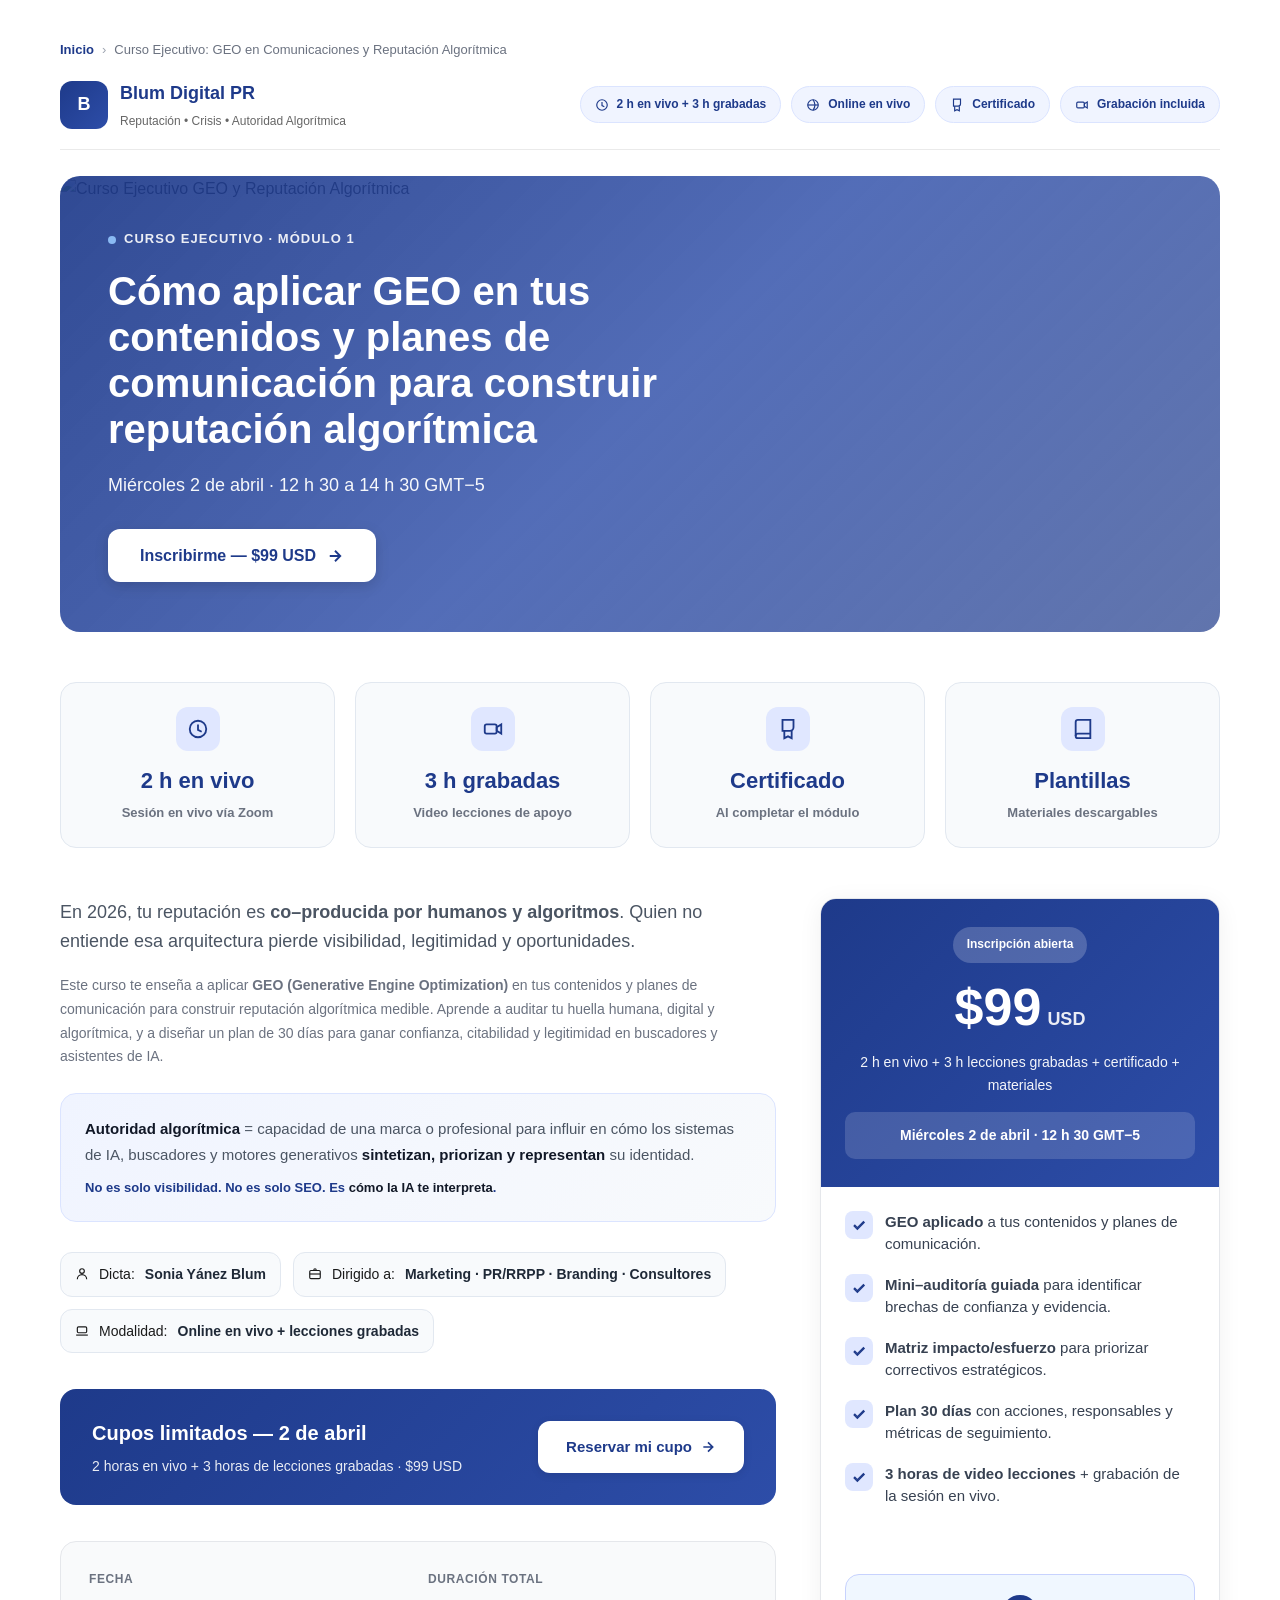
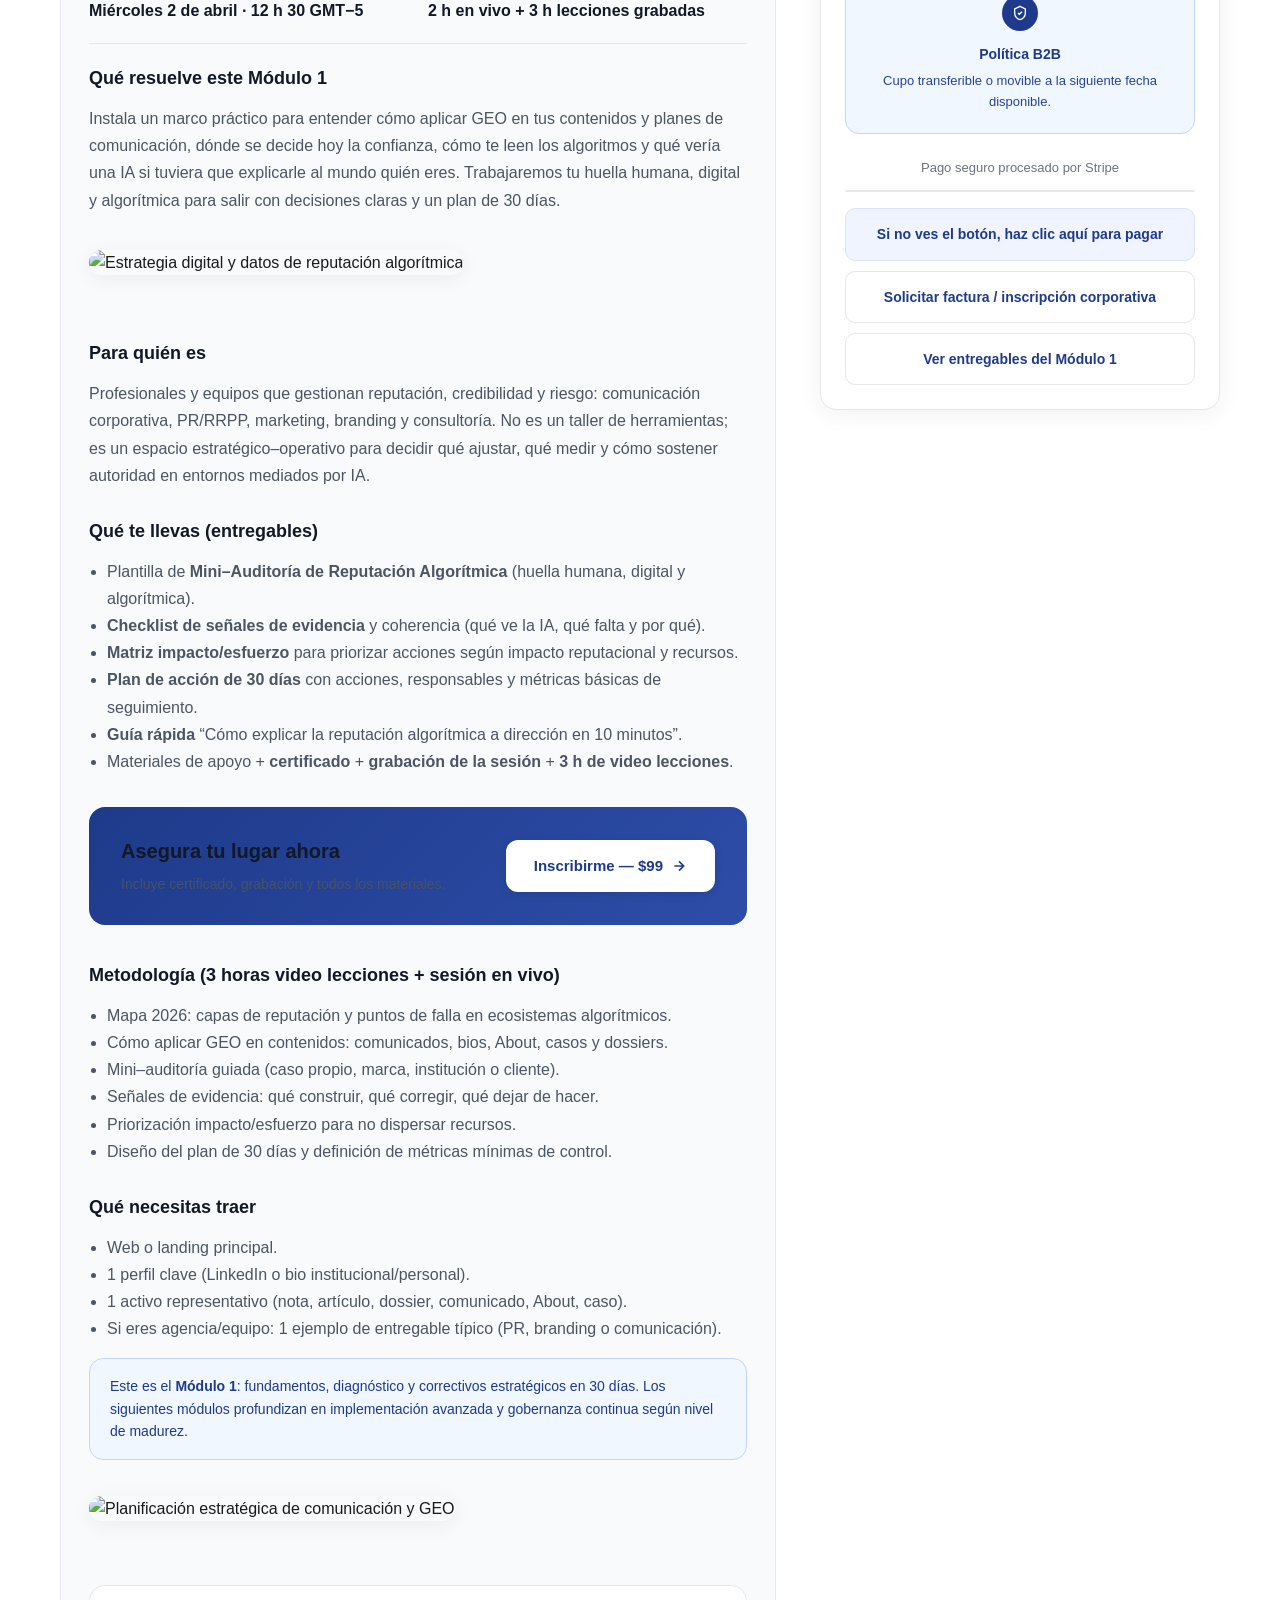
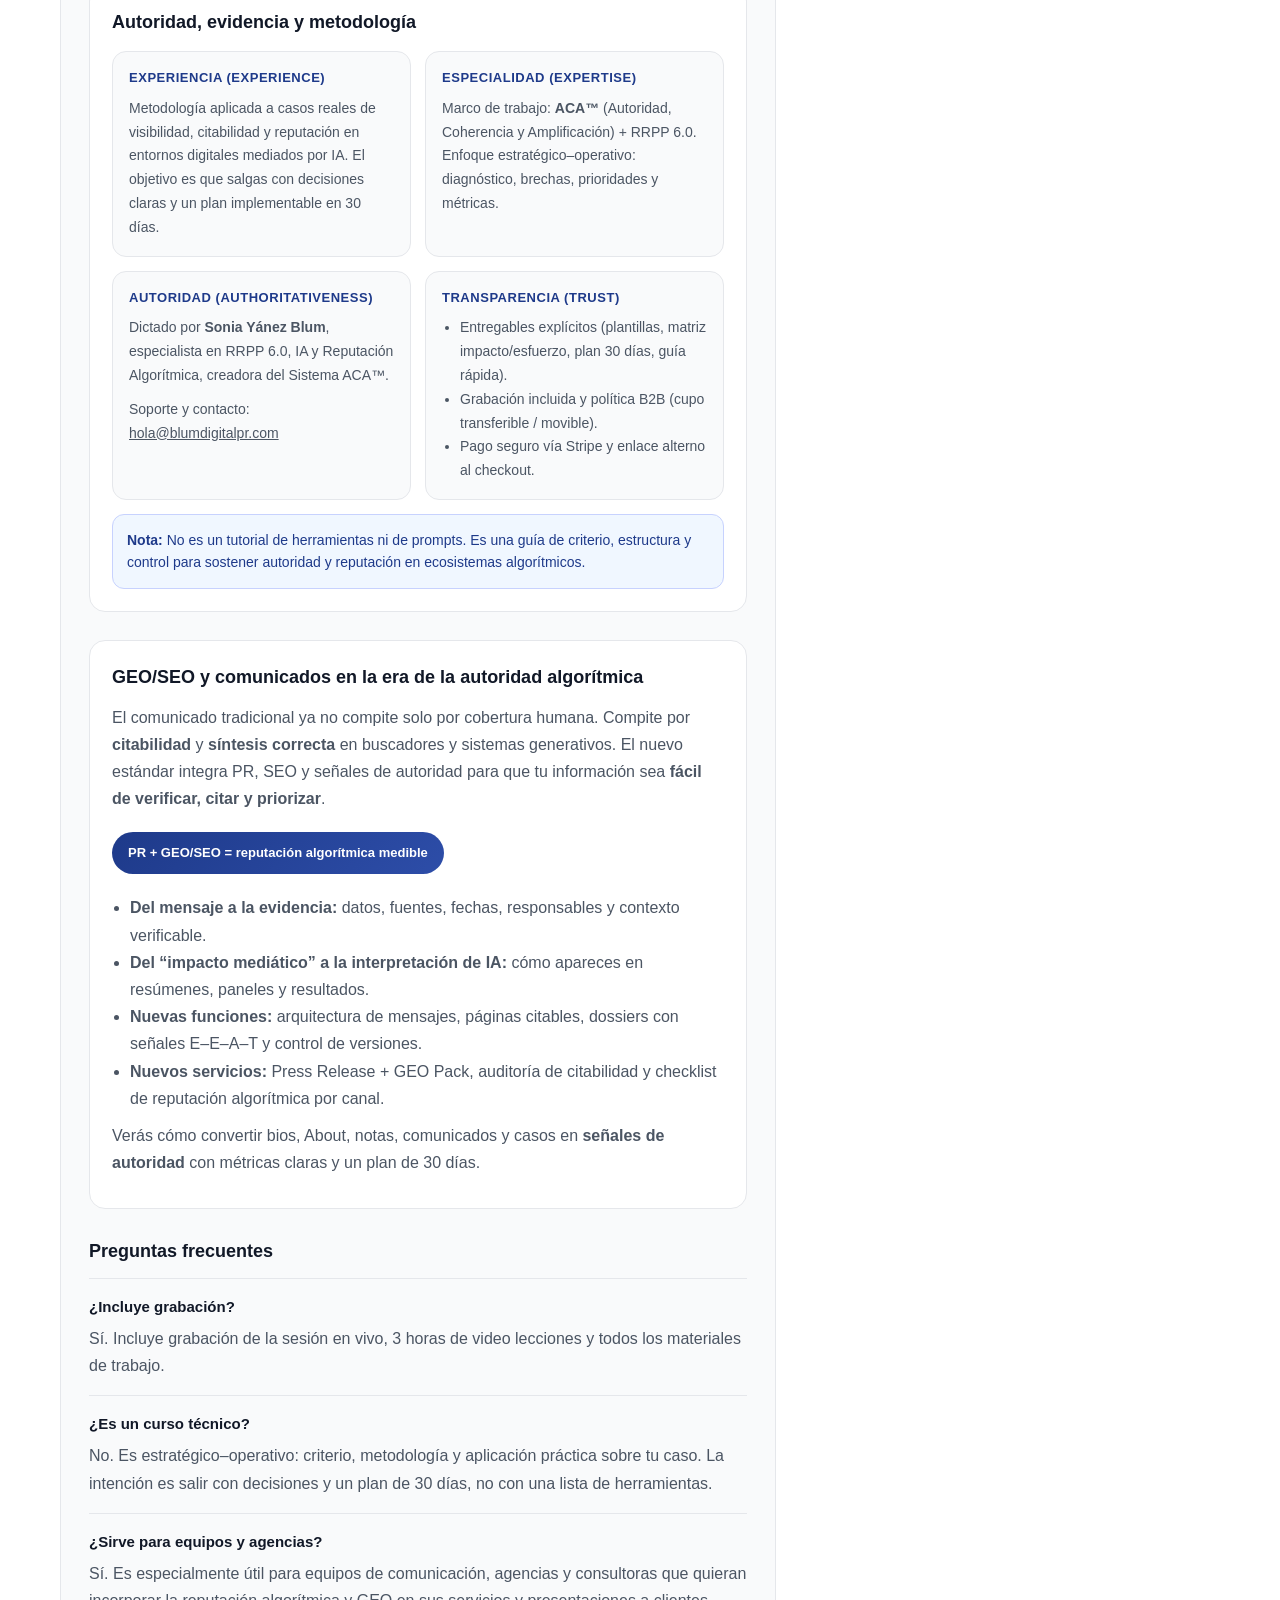
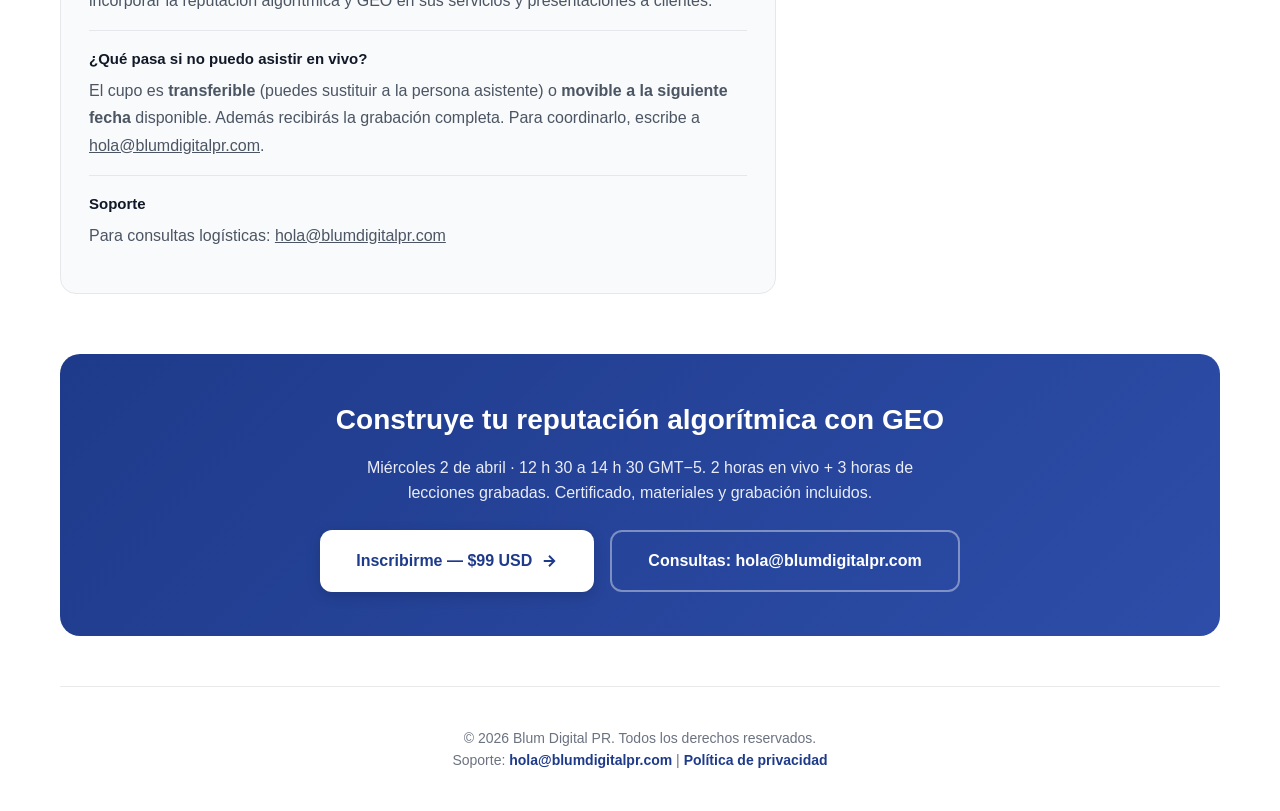
==== commit 6bb14efe: "Actualizar página curso: nueva fecha 2 abril, enfoque GEO, diseño dinámico - Fecha actualizada: miér" ====
--- a/index.html
+++ b/index.html
@@ -1,24 +1,1109 @@
-<!DOCTYPE html> <html lang="es"> <head> <meta charset="UTF-8"> <meta name="viewport" content="width=device-width, initial-scale=1.0"> <title>Manual IA y Prompts para Comunicadores | Sonia Yánez RICFE®</title> <meta name="description" content="Manual Estratégico de IA & Prompts para Comunicadores · Sistema profesional RICFE®. Más de 300 prompts para comunicación, RR.PP., reputación y crisis."> <meta property="og:title" content="Manual IA y Prompts para Comunicadores | Sonia Yánez RICFE®"> <meta property="og:description" content="Guía práctica con más de 300 prompts estratégicos y el sistema RICFE® para comunicadores, RR.PP., reputación y crisis."> <meta property="og:type" content="website"> <meta property="og:url" content="https://soniayanez.com/"> <meta property="og:image" content="https://soniayanez.com/wp-content/uploads/2025/11/Manual-Estrategico-IA-Prompts-RRPP-scaled.jpg"> <meta property="og:locale" content="es_ES"> <meta property="og:site_name" content="Sonia Yánez Blum"> <meta name="twitter:card" content="summary_large_image"> <meta name="twitter:title" content="Manual IA y Prompts para Comunicadores | Sonia Yánez RICFE®"> <meta name="twitter:description" content="Guía práctica con más de 300 prompts estratégicos y el sistema RICFE® para comunicadores, RR.PP., reputación y crisis."> <link rel="alternate" hreflang="es" href="https://soniayanez.com/"> <link rel="alternate" hreflang="en" href="https://soniayanez.com/home-en/"> <link rel="alternate" hreflang="x-default" href="https://soniayanez.com/"> <link rel="preconnect" href="https://fonts.googleapis.com"> <link rel="preconnect" href="https://fonts.gstatic.com" crossorigin> <link href="https://fonts.googleapis.com/css2?family=DM+Serif+Display&family=Poppins:wght@400;600;700;800&display=swap" rel="stylesheet"> <!-- Schema.org markup --> <script type="application/ld+json"> { "@context": "https://schema.org", "@graph": [ { "@type": "Book", "name": "Manual Estratégico de IA & Prompts para Comunicadores – Sistema profesional RICFE®", "author": { "@type": "Person", "name": "Sonia Yánez Blum", "jobTitle": "Especialista en Reputación Digital e IA", "url": "https://soniayanez.com" }, "publisher": { "@type": "Organization", "name": "Blum Digital PR" }, "datePublished": "2025-11-20", "bookFormat": "https://schema.org/EBook", "inLanguage": "es", "description": "Guía práctica con más de 300 prompts estratégicos y el sistema RICFE® para comunicadores que quieren usar la IA de forma profesional, ética y rentable.", "offers": { "@type": "Offer", "url": "https://soniayanez.com", "availability": "https://schema.org/InStock" } }, { "@type": "FAQPage", "mainEntity": [ { "@type": "Question", "name": "¿Qué es el sistema RICFE®?", "acceptedAnswer": { "@type": "Answer", "text": "RICFE® es un sistema profesional de prompting creado por Sonia Yánez Blum que estructura conversaciones con IA en 5 componentes: Rol, Instrucción, Contexto, Formato y Emoción/Meta. Nació como respuesta a la necesidad de mantener claridad y autenticidad en la comunicación incluso cuando la energía física es limitada." } }, { "@type": "Question", "name": "¿En qué se diferencia este manual de otros libros sobre IA?", "acceptedAnswer": { "@type": "Answer", "text": "Este manual no es solo una lista de prompts, sino un sistema estratégico probado en proyectos reales. Se enfoca específicamente en comunicación y RR.PP., incorpora la capa emocional en los prompts y está diseñado para profesionales que necesitan resultados medibles, no experimentos." } }, { "@type": "Question", "name": "¿Necesito conocimientos técnicos para aplicar RICFE®?", "acceptedAnswer": { "@type": "Answer", "text": "No. RICFE® está diseñado para comunicadores, no para programadores. Solo necesitas entender los fundamentos de la comunicación estratégica; el manual te guía paso a paso en la aplicación del sistema." } }, { "@type": "Question", "name": "¿Qué tipo de prompts incluye el manual?", "acceptedAnswer": { "@type": "Answer", "text": "El manual incluye más de 300 prompts específicos para comunicación corporativa, gestión de crisis, reputación digital, contenidos para redes sociales, discursos, notas de prensa, newsletters y estrategias de relaciones públicas." } }, { "@type": "Question", "name": "¿Funciona con cualquier herramienta de IA?", "acceptedAnswer": { "@type": "Answer", "text": "Sí. RICFE® es un sistema metodológico que puedes aplicar en ChatGPT, Gemini, Claude, y cualquier otra plataforma de IA generativa. El enfoque está en la estructura del prompt, no en la herramienta específica." } }, { "@type": "Question", "name": "¿Es adecuado para principiantes en IA?", "acceptedAnswer": { "@type": "Answer", "text": "Absolutamente. El manual está diseñado para profesionales de comunicación que quieren empezar a usar IA de forma estratégica. Incluye fundamentos básicos y avanza progresivamente hacia técnicas más avanzadas." } }, { "@type": "Question", "name": "¿Qué resultados puedo esperar al aplicar RICFE®?", "acceptedAnswer": { "@type": "Answer", "text": "Los usuarios reportan ahorro de tiempo (hasta 70% en tareas de redacción), mayor coherencia en los mensajes, mejor adaptación del tono de marca, y respuestas más estratégicas de la IA para situaciones complejas." } }, { "@type": "Question", "name": "¿Incluye ejemplos prácticos y casos reales?", "acceptedAnswer": { "@type": "Answer", "text": "Sí. El manual está repleto de ejemplos aplicados a situaciones reales de comunicación corporativa, crisis reputacionales, lanzamientos de productos y gestión de relaciones con medios." } }, { "@type": "Question", "name": "¿Hay soporte o comunidad después de la compra?", "acceptedAnswer": { "@type": "Answer", "text": "Los compradores del manual tienen acceso a recursos adicionales y pueden unirse a comunidades profesionales donde se comparten experiencias y mejores prácticas sobre la aplicación de RICFE®." } }, { "@type": "Question", "name": "¿Qué garantía ofrece el manual?", "acceptedAnswer": { "@type": "Answer", "text": "Ofrecemos garantía de satisfacción. Si en los primeros 7 días no encuentras valor en las estrategias presentadas, puedes contactarnos para una solución personalizada." } } ] } ] } </script> <style> :root { --color-primary: #5a189a; --color-primary-dark: #000000; --color-accent: #c15dca; --color-accent-light: #4be4ff; --color-bg-soft: #F7F5FB; --color-text: #000000; --color-muted: #6B6B6B; --color-light: #F0F0F0; --color-success: #00C853; --color-warning: #FF9800; --radius-lg: 16px; --radius-md: 12px; --shadow-soft: 0 14px 30px rgba(0, 0, 0, 0.08); --shadow-medium: 0 10px 25px rgba(0, 0, 0, 0.12); --shadow-strong: 0 20px 40px rgba(0, 0, 0, 0.18); --max-width: 1120px; --transition: all 0.3s ease; } /* Reset y base */ * { margin: 0; padding: 0; box-sizing: border-box; } body { font-family: 'Poppins', sans-serif; color: var(--color-text); background-color: #FFFFFF; line-height: 1.6; overflow-x: hidden; } img { max-width: 100%; height: auto; display: block; } a { color: inherit; text-decoration: none; transition: var(--transition); } .container { width: 100%; max-width: var(--max-width); margin: 0 auto; padding: 0 1.5rem; } /* Header */ .sy-header { background-color: #FFFFFF; border-bottom: 1px solid #ECECF1; position: sticky; top: 0; z-index: 100; backdrop-filter: blur(10px); } .sy-header-inner { display: flex; align-items: center; justify-content: space-between; padding: 1rem 0; } .sy-logo { display: flex; align-items: center; gap: 0.6rem; font-weight: 700; font-size: 0.95rem; letter-spacing: 0.08em; text-transform: uppercase; } .sy-logo-mark { width: 26px; height: 26px; border-radius: 999px; background: radial-gradient(circle at 0 0, #c15dca, #5a189a); } .sy-nav { display: flex; gap: 1.1rem; font-size: 0.88rem; } .sy-nav a { color: var(--color-muted); position: relative; padding: 0.3rem 0; } .sy-nav a::after { content: ''; position: absolute; bottom: 0; left: 0; width: 0; height: 2px; background-color: var(--color-primary); transition: var(--transition); } .sy-nav a:hover::after { width: 100%; } /* Botones */ .btn { display: inline-flex; align-items: center; justify-content: center; padding: 0.7rem 1.6rem; border-radius: 999px; border: none; cursor: pointer; font-weight: 600; font-size: 0.95rem; transition: var(--transition); text-align: center; } .btn-primary { background: linear-gradient(135deg, var(--color-primary), var(--color-primary-dark)); color: #FFFFFF; box-shadow: var(--shadow-soft); } .btn-primary:hover { transform: translateY(-2px); box-shadow: var(--shadow-strong); } .btn-secondary { background-color: transparent; color: var(--color-primary); border: 1px solid rgba(90, 24, 154, 0.25); } .btn-secondary:hover { background-color: rgba(90, 24, 154, 0.06); transform: translateY(-1px); } .btn-accent { background: linear-gradient(135deg, var(--color-accent), var(--color-accent-light)); color: #FFFFFF; box-shadow: var(--shadow-soft); } .btn-accent:hover { transform: translateY(-2px); box-shadow: var(--shadow-strong); } /* Secciones comunes */ section { padding: 4rem 0; } .tagline { display: inline-block; font-size: 0.8rem; text-transform: uppercase; letter-spacing: 0.12em; color: var(--color-muted); margin-bottom: 0.5rem; } .section-title { font-family: 'DM Serif Display', serif; font-size: clamp(1.9rem, 2.5vw, 2.2rem); line-height: 1.2; margin: 0 0 0.8rem; color: var(--color-primary); font-weight: 700; } .section-intro { font-size: 0.98rem; color: var(--color-muted); max-width: 720px; margin: 0 0 1.4rem; } .section-subheading { font-family: 'DM Serif Display', serif; font-size: 1.1rem; font-weight: 600; line-height: 1.3; margin-bottom: 0.6rem; color: #5a189a; } .grid-2 { display: grid; gap: 2rem; } @media (min-width: 768px) { .grid-2 { grid-template-columns: repeat(2, 1fr); } } /* Listas con viñetas */ .bullets-list { list-style: none; padding: 0; margin: 0; display: grid; gap: 0.8rem; } .bullets-list li { position: relative; padding-left: 1.8rem; font-size: 0.95rem; } .bullets-list li::before { content: "✔"; position: absolute; left: 0; color: var(--color-success); font-weight: bold; } /* HERO MEJORADO */ .hero { background: linear-gradient(135deg, #1a0533 0, #5a189a 45%, #c15dca 130%); color: #FFFFFF; padding: 4rem 0 3rem; position: relative; overflow: hidden; } .hero::before { content: ''; position: absolute; top: 0; left: 0; right: 0; bottom: 0; background: url('data:image/svg+xml;utf8,<svg xmlns="http://www.w3.org/2000/svg" viewBox="0 0 100 100" preserveAspectRatio="none"><path d="M0,0 L100,0 L100,100 Z" fill="rgba(255,255,255,0.05)"/></svg>'); background-size: cover; pointer-events: none; } .hero-inner { display: grid; gap: 2.3rem; align-items: center; position: relative; z-index: 1; } @media (min-width: 768px) { .hero-inner { grid-template-columns: 1.4fr 1fr; } } .hero-pretitle { font-size: 0.85rem; text-transform: uppercase; letter-spacing: 0.16em; color: #d4b8ff; margin-bottom: 0.6rem; } .hero-title { font-family: 'DM Serif Display', serif; font-size: clamp(2.6rem, 5vw, 3.4rem); line-height: 1.1; font-weight: 800; margin: 0 0 0.6rem; } .hero-subtitle { font-family: 'DM Serif Display', serif; font-size: 1.1rem; line-height: 1.4; color: #FCEFFF; margin: 0 0 0.7rem; } .hero-highlight { font-size: 0.96rem; color: #e0cfff; margin-bottom: 1.4rem; } .hero-bullets { list-style: none; padding: 0; margin: 0 0 1.6rem; display: grid; gap: 0.5rem; } .hero-bullets li { position: relative; padding-left: 1.4rem; font-size: 0.94rem; color: #e0cfff; transition: var(--transition); } .hero-bullets li:hover { transform: translateX(5px); } .hero-bullets li::before { content: "✓"; position: absolute; left: 0; top: 0; color: #4be4ff; font-weight: 700; } /* Banner de lanzamiento destacado */ .launch-banner { background: linear-gradient(135deg, var(--color-accent), var(--color-primary)); color: white; padding: 1.5rem; text-align: center; border-radius: var(--radius-md); margin: 1.5rem 0; box-shadow: var(--shadow-medium); animation: pulse 2s infinite; } @keyframes pulse { 0% { transform: scale(1); } 50% { transform: scale(1.02); } 100% { transform: scale(1); } } .launch-banner h3 { margin: 0 0 0.5rem; font-size: 1.4rem; font-weight: 700; } .launch-banner p { margin: 0; font-size: 1rem; } .hero-cta-row { display: flex; flex-wrap: wrap; gap: 0.8rem; align-items: center; margin-bottom: 1rem; } .hero-book-card { border-radius: var(--radius-lg); box-shadow: 0 18px 40px rgba(0, 0, 0, 0.45); background: rgba(15, 8, 36, 0.94); padding: 1.5rem; display: flex; flex-direction: column; align-items: center; gap: 1.1rem; border: 1px solid rgba(255, 255, 255, 0.12); transition: var(--transition); } .hero-book-card:hover { transform: translateY(-5px); box-shadow: 0 25px 50px rgba(0, 0, 0, 0.6); } .hero-book-cover { width: 100%; max-width: 300px; border-radius: 14px; overflow: hidden; } .hero-book-meta { font-size: 0.8rem; color: #e0cfff; width: 100%; } .hero-book-meta strong { color: #FFFFFF; } .hero-book-meta p { margin: 0.5rem 0; } /* CAPÍTULOS DESTACADOS */ .featured-chapters { background: linear-gradient(135deg, #FFFFFF 0%, var(--color-bg-soft) 100%); } .chapter-card { background: white; border-radius: var(--radius-lg); padding: 2rem; box-shadow: var(--shadow-soft); transition: var(--transition); height: 100%; } .chapter-card:hover { transform: translateY(-5px); box-shadow: var(--shadow-medium); } .chapter-icon { width: 60px; height: 60px; border-radius: 50%; display: flex; align-items: center; justify-content: center; margin-bottom: 1.5rem; font-size: 1.5rem; } .chapter-icon.design-thinking { background: linear-gradient(135deg, #2983e8 0%, #5a189a 100%); color: white; } .chapter-icon.ethics { background: linear-gradient(135deg, #c15dca 0%, #5a189a 100%); color: white; } .chapter-title { font-family: 'DM Serif Display', serif; font-size: 1.3rem; font-weight: 700; line-height: 1.25; margin-bottom: 0.7rem; color: #5a189a; } .decalogo-list { list-style: none; padding: 0; margin: 1.5rem 0; } .decalogo-list li { padding: 0.7rem 0; border-bottom: 1px solid var(--color-light); position: relative; padding-left: 2rem; } .decalogo-list li::before { content: "🔹"; position: absolute; left: 0; color: var(--color-primary); } .decalogo-list li:last-child { border-bottom: none; } /* CONTENIDO */ .content-section { background-color: var(--color-bg-soft); } .content-book-figure { text-align: center; margin: 2.5rem 0; } .content-book-figure img { border-radius: var(--radius-md); box-shadow: var(--shadow-medium); margin: 0 auto; } /* CTA intermedio */ .mid-cta { background: linear-gradient(135deg, var(--color-primary), var(--color-primary-dark)); color: white; border-radius: var(--radius-lg); padding: 2rem; margin: 2.5rem 0; } .mid-cta-grid { display: grid; gap: 2rem; align-items: center; } @media (min-width: 768px) { .mid-cta-grid { grid-template-columns: 2fr 1fr; } } .mid-cta-kicker { font-size: 0.9rem; text-transform: uppercase; letter-spacing: 0.1em; margin-bottom: 0.5rem; color: #d4b8ff; } .mid-cta-buttons { margin-top: 1rem; } /* METODOLOGÍA RICFE */ .ricfe-card { background: white; border-radius: var(--radius-lg); padding: 1.5rem; box-shadow: var(--shadow-soft); } .ricfe-subtitle { font-family: 'DM Serif Display', serif; font-size: 1.1rem; font-weight: 600; line-height: 1.3; margin-bottom: 0.6rem; color: #5a189a; } .ricfe-layers, .ricfe-components { list-style: none; padding: 0; margin: 1rem 0; } .ricfe-layers li, .ricfe-components li { padding: 0.5rem 0; border-bottom: 1px solid var(--color-light); } .ricfe-layers li:last-child, .ricfe-components li:last-child { border-bottom: none; } /* TESTIMONIOS */ .testimonials-grid { display: grid; gap: 1.5rem; } @media (min-width: 768px) { .testimonials-grid { grid-template-columns: repeat(2, 1fr); } } .testimonial-card { background: white; border-radius: var(--radius-lg); padding: 1.5rem; box-shadow: var(--shadow-soft); } .testimonial-header { display: flex; align-items: center; gap: 0.8rem; margin-bottom: 1rem; } .testimonial-avatar { width: 50px; height: 50px; border-radius: 50%; overflow: hidden; } .testimonial-avatar img { width: 100%; height: 100%; object-fit: cover; } .testimonial-name { font-weight: 600; color: #5a189a; } .testimonial-role { font-size: 0.85rem; color: var(--color-muted); } /* HISTORIA */ .story-card { background: white; border-radius: var(--radius-lg); padding: 2rem; box-shadow: var(--shadow-soft); max-width: 800px; margin: 0 auto; } .story-highlight { font-size: 1.05rem; font-weight: 500; margin-bottom: 1.5rem; color: #5a189a; } /* AUTORA */ .author-section { background: linear-gradient(135deg, var(--color-bg-soft) 0%, #FFFFFF 100%); } .author-grid { display: grid; gap: 2rem; align-items: center; } @media (min-width: 768px) { .author-grid { grid-template-columns: 1fr 2fr; } } .author-highlight { font-size: 1.05rem; font-weight: 500; margin-bottom: 1.5rem; color: #5a189a; } .author-image { text-align: center; } .author-image img { border-radius: var(--radius-lg); box-shadow: var(--shadow-medium); margin: 0 auto; } /* AUTORIDAD Y PRUEBA SOCIAL */ .authority-section { background: white; border-radius: var(--radius-lg); padding: 2rem; box-shadow: var(--shadow-soft); margin: 2rem 0; } .media-logos { display: flex; flex-wrap: wrap; gap: 1.5rem; justify-content: center; align-items: center; margin: 1.5rem 0; } .media-logo { background: white; padding: 0.8rem 1.2rem; border-radius: var(--radius-md); box-shadow: var(--shadow-soft); font-weight: 600; color: #5a189a; border: 1px solid var(--color-light); } /* CONFIANZA Y TRANSPARENCIA */ .trust-section { background-color: var(--color-bg-soft); } .trust-card { background: white; border-radius: var(--radius-lg); padding: 2rem; box-shadow: var(--shadow-soft); margin-bottom: 1.5rem; } .trust-principles { list-style: none; padding: 0; margin: 1.5rem 0; } .trust-principles li { padding: 0.8rem 0; border-bottom: 1px solid var(--color-light); position: relative; padding-left: 2rem; } .trust-principles li::before { content: "✓"; position: absolute; left: 0; color: var(--color-success); font-weight: bold; } .trust-principles li:last-child { border-bottom: none; } /* CONTACTO Y PROPUESTA PREMIUM */ .contact-section { background: linear-gradient(135deg, var(--color-primary), var(--color-primary-dark)); color: white; } .contact-grid { display: grid; gap: 2rem; } @media (min-width: 768px) { .contact-grid { grid-template-columns: 1fr 1fr; } } .contact-form { background: white; border-radius: var(--radius-lg); padding: 2rem; color: var(--color-text); } .form-group { margin-bottom: 1.5rem; } .form-group label { display: block; margin-bottom: 0.5rem; font-weight: 600; color: #5a189a; } .form-group input, .form-group select, .form-group textarea { width: 100%; padding: 0.8rem; border: 1px solid var(--color-light); border-radius: var(--radius-md); font-family: inherit; font-size: 0.95rem; } .form-group textarea { min-height: 120px; resize: vertical; } .social-links { display: flex; gap: 1rem; margin-top: 1.5rem; } .social-link { display: inline-flex; align-items: center; justify-content: center; width: 40px; height: 40px; background: rgba(255, 255, 255, 0.1); border-radius: 50%; transition: var(--transition); } .social-link:hover { background: rgba(255, 255, 255, 0.2); transform: translateY(-2px); } /* FAQ */ .faq-section { background-color: var(--color-bg-soft); } .faq-list { max-width: 800px; margin: 0 auto; } .faq-item { background: white; border-radius: var(--radius-md); margin-bottom: 1rem; overflow: hidden; box-shadow: var(--shadow-soft); } .faq-question { width: 100%; display: flex; justify-content: space-between; align-items: center; padding: 1.2rem 1.5rem; background: white; border: none; text-align: left; font-size: 1rem; font-weight: 600; color: #5a189a; cursor: pointer; transition: var(--transition); } .faq-question:hover { background-color: #f3eaff; } .faq-question::after { content: '+'; font-size: 1.2rem; transition: var(--transition); } .faq-question.active::after { content: '-'; } .faq-answer { padding: 0 1.5rem; max-height: 0; overflow: hidden; transition: max-height 0.3s ease; } .faq-answer.active { padding: 0 1.5rem 1.5rem; max-height: 500px; } /* Footer */ footer { border-top: 1px solid #ECECF1; padding: 1.5rem 0 2rem; font-size: 0.8rem; color: var(--color-muted); text-align: center; } /* Responsive */ @media (max-width: 767px) { .sy-nav { display: none; } .hero-cta-row { flex-direction: column; align-items: stretch; } .hero-cta-row .btn { width: 100%; justify-content: center; } .media-logos { flex-direction: column; gap: 1rem; } } </style> </head> <body> <!-- Header --> <header class="sy-header"> <div class="container sy-header-inner"> <div class="sy-logo" aria-label="Sonia Yánez Blum"> <div class="sy-logo-mark" aria-hidden="true"></div> <span>SONIA YÁNEZ BLUM</span> </div> <nav class="sy-nav" aria-label="Navegación principal"> <a href="#contenido">Contenido</a> <a href="#capitulos-destacados">Capítulos Destacados</a> <a href="#ricfe">Metodología RICFE</a> <a href="#para-quien">Para quién es</a> <a href="#testimonios">Testimonios</a> <a href="#autora">La Autora</a> <a href="#faq">Preguntas Frecuentes</a> </nav> <a href="#contacto" class="btn btn-secondary">Contacto</a> </div> </header> <main> <!-- HERO --> <section class="hero" aria-labelledby="hero-title"> <div class="container hero-inner"> <div> <p class="hero-pretitle">Comunicación · Reputación · IA estratégica</p> <h1 id="hero-title" class="hero-title"> RICFE®: la brújula de IA que necesitaban tus contenidos y tus RR.PP. </h1> <h2 class="hero-subtitle"> El primer manual de IA aplicado a la comunicación y las RR.PP., creado para que la IA trabaje a favor de tu reputación, no en su contra. </h2> <p class="hero-highlight"> El "<strong>Manual Estratégico de IA &amp; Prompts para Comunicadores. Sistema profesional RICFE®</strong>" te ofrece más de 300 prompts estratégicos y una metodología clara para que cada interacción con la IA tenga contexto, tono y objetivo definidos. </p> <ul class="hero-bullets" aria-label="Resultados que puedes conseguir con el manual"> <li>Diseñar mensajes y campañas con IA sin perder tu criterio profesional.</li> <li>Adaptar la voz de la IA a la identidad verbal de tus marcas y clientes.</li> <li>Responder mejor a crisis, reputación y contextos sensibles con apoyo algorítmico.</li> </ul> <div class="hero-cta-row"> <a href="#contacto" class="btn btn-primary"> Solicitar información </a> <a href="#contenido" class="btn btn-secondary"> Ver contenido completo </a> </div> <p style="font-size: 0.9rem; color: #d4b8ff;"> Pensado para DIRCOMs, agencias, periodistas, consultores y equipos de comunicación. </p> </div> <aside aria-label="Portada del libro" class="hero-book-card"> <figure class="hero-book-cover"> <img src="https://soniayanez.com/wp-content/uploads/2025/11/Manual-Estrategico-IA-Prompts-RRPP-scaled.jpg" alt="Portada del Manual Estratégico de IA &amp; Prompts para Comunicadores de Sonia Yánez Blum" loading="eager"> </figure> <div class="hero-book-meta"> <p><strong>Título:</strong> Manual Estratégico de IA &amp; Prompts para Comunicadores – Sistema profesional RICFE®</p> <p><strong>Autora:</strong> Sonia Yánez Blum</p> <p><strong>Formato:</strong> eBook Kindle · Español · 122 páginas</p> <p><strong>Publicación:</strong> 20 de noviembre de 2025</p> </div> </aside> </div> </section> <!-- AUTORIDAD Y PRUEBA SOCIAL --> <section class="authority-section"> <div class="container"> <h2 class="section-title">Autoridad y Prueba Social</h2> <p class="section-intro"> He sido entrevistada o citada recientemente en medios líderes que respaldan mi expertise en IA comunicacional, reputación y estrategias digitales: </p> <div class="media-logos"> <div class="media-logo">El Universo</div> <div class="media-logo">Radio Centro / La Defensa</div> <div class="media-logo">Podcast Un Café con JJ</div> </div> <p class="section-intro"> Estas apariciones refuerzan mi posición como referente en la integración ética y estratégica de IA en comunicación y relaciones públicas. </p> </div> </section> <!-- CONTENIDO --> <section id="contenido" class="content-section" aria-labelledby="contenido-title"> <div class="container"> <span class="tagline">Contenido del libro</span> <h2 id="contenido-title" class="section-title"> El MANUAL ESTRATÉGICO DE IA &amp; PROMPTS PARA COMUNICADORES. Sistema profesional RICFE® </h2> <p class="section-intro"> El "MANUAL ESTRATÉGICO DE IA &amp; PROMPTS PARA COMUNICADORES. Sistema profesional RICFE®" es una guía práctica y avanzada diseñada específicamente para comunicadores, periodistas, especialistas en RRPP, social media managers, marketers y consultores que quieren usar la Inteligencia Artificial de forma profesional, ética y rentable. </p> <p class="section-intro"> En lugar de darte listas genéricas de prompts, este manual te enseña un sistema estructurado (RICFE®) para pensar, diseñar y optimizar tus instrucciones a la IA, de modo que obtengas respuestas alineadas con tus objetivos de comunicación: reputación, influencia, claridad y resultados de negocio. </p> <div class="grid-2"> <div> <p class="section-subheading">Dentro del libro descubrirás cómo:</p> <ul class="bullets-list"> <li>Diseñar prompts estratégicos para notas de prensa, discursos, campañas, contenidos para redes, newsletters y dosieres corporativos.</li> <li>Adaptar el tono, la voz y el estilo de la IA a la identidad verbal de tu marca o de tus clientes.</li> <li>Usar la IA como apoyo en investigación, análisis de públicos, gestión de crisis y monitoreo de reputación.</li> <li>Crear flujos de trabajo con IA que te ahorren horas de redacción, corrección y reformulación de contenidos.</li> <li>Aplicar el sistema RICFE® paso a paso, para que cada prompt tenga rol, intención, contexto, formato y estilo claramente definidos.</li> <li>Evitar errores típicos: dependencia ciega de la IA, mensajes incoherentes, datos dudosos o contenidos que dañan la marca.</li> </ul> </div> <div> <p class="section-subheading">Qué hace diferente a este libro</p> <ul class="bullets-list"> <li>Se centra en la <strong>estrategia de comunicación</strong>, no sólo en la tecnología.</li> <li>Incluye un sistema profesional (<strong>RICFE®</strong>) aplicable a múltiples plataformas de IA (como ChatGPT y otras).</li> <li>Está escrito en <strong>español neutro</strong>, pensado para comunicadores de España y Latinoamérica.</li> <li>Propone ejercicios, ejemplos y estructuras de prompts que puedes adaptar de inmediato a tus proyectos reales.</li> </ul> </div> </div> <!-- Imagen alternativa del libro --> <figure class="content-book-figure" aria-label="Segunda imagen del manual de IA y prompts"> <img src="https://soniayanez.com/wp-content/uploads/2025/11/Manual-de-IA-y-Prompts-RR.PP_-e1763767620308.png" alt="Imagen del Manual de IA y Prompts para la Comunicación y las RR.PP. colocado sobre una mesa"> </figure> <!-- CTA intermedio --> <div class="mid-cta"> <div class="mid-cta-grid"> <div class="mid-cta-copy"> <p class="mid-cta-kicker">¿Lista para aplicar RICFE® en tu próximo plan, campaña o crisis?</p> <p> Descarga ahora el <strong>MANUAL ESTRATÉGICO DE IA &amp; PROMPTS PARA COMUNICADORES</strong> y empieza a trabajar con la IA como un aliado profesional, no como un experimento. </p> <div class="mid-cta-buttons"> <a href="#contacto" class="btn btn-primary"> Solicitar información </a> </div> </div> <figure class="mid-cta-image" aria-label="Arte del libro"> <img src="https://soniayanez.com/wp-content/uploads/2025/11/compra-ahora-1.png" alt="Arte promocional del Manual de IA y Prompts para la Comunicación y las RR.PP. con botón de compra ahora"> </figure> </div> </div> </div> </section> <!-- CAPÍTULOS DESTACADOS --> <section id="capitulos-destacados" class="featured-chapters"> <div class="container"> <span class="tagline">Capítulos únicos en su categoría</span> <h2 class="section-title"> Dos capítulos que marcan la diferencia: Design Thinking y Ética en IA </h2> <p class="section-intro"> Este manual incluye dos capítulos pioneros que no encontrarás en otros libros de IA aplicada a la comunicación, diseñados específicamente para profesionales que buscan enfoques innovadores y responsables. </p> <div class="grid-2"> <!-- Capítulo 1: Design Thinking --> <article class="chapter-card"> <div class="chapter-icon design-thinking"> 💡 </div> <h3 class="chapter-title">Design Thinking en el uso de la IA para comunicación</h3> <p> Aprende a aplicar la metodología Design Thinking para crear soluciones de comunicación con IA centradas en el usuario y en la experiencia humana. </p> <p><strong>En este capítulo descubrirás:</strong></p> <ul class="bullets-list"> <li>Cómo empatizar con tus audiencias para diseñar mensajes más efectivos</li> <li>Técnicas para definir problemas de comunicación de forma precisa</li> <li>Métodos de ideación para generar soluciones creativas con IA</li> <li>Prototipado rápido de mensajes y campañas</li> <li>Testeo y validación de contenidos antes del lanzamiento</li> </ul> </article> <!-- Capítulo 2: Ética en IA --> <article class="chapter-card"> <div class="chapter-icon ethics"> ⚖️ </div> <h3 class="chapter-title">Uso ético de la IA en Comunicación y RRPP</h3> <p> Un capítulo esencial que aborda los dilemas éticos del uso de IA en comunicación y proporciona un decálogo práctico para aplicación inmediata. </p> <p><strong>Decálogo para el uso ético de la IA:</strong></p> <ul class="decalogo-list"> <li><strong>Transparencia:</strong> Siempre revela cuándo se usa IA en la creación de contenidos</li> <li><strong>Responsabilidad humana:</strong> Mantén supervisión y control final sobre todo contenido generado</li> <li><strong>Privacidad:</strong> Protege los datos sensibles y respeta la confidencialidad</li> <li><strong>Veracidad:</strong> Verifica los hechos antes de publicar contenido generado por IA</li> <li><strong>Sesgos algorítmicos:</strong> Identifica y mitiga sesgos en los resultados de IA</li> <li><strong>Derechos de autor:</strong> Respeta la propiedad intelectual en prompts y contenidos</li> <li><strong>Diversidad cultural:</strong> Asegura representación inclusiva en contenidos generados</li> <li><strong>Propósito humano:</strong> Usa la IA para amplificar, no reemplazar, la conexión humana</li> <li><strong>Auditoría continua:</strong> Revisa periódicamente tus prácticas con IA</li> <li><strong>Educación constante:</strong> Mantente actualizado en desarrollos éticos de IA</li> </ul> </article> </div> </div> </section> <!-- METODOLOGÍA RICFE --> <section id="ricfe" aria-labelledby="ricfe-title"> <div class="container"> <span class="tagline">Metodología RICFE®</span> <h2 id="ricfe-title" class="section-title"> Capítulo 2: Metodología RICFE y la ciencia del prompting estratégico </h2> <div class="grid-2"> <div class="ricfe-card"> <p class="ricfe-subtitle">RICFE®: estructura para sostener la creatividad</p> <p> El método RICFE® es el eje central de este manual. Su propósito es enseñar a <strong>pensar estratégicamente con la IA, no solo a utilizarla</strong>. </p> <p> Cuando creé RICFE, no buscaba una fórmula perfecta. Buscaba estructura para sostener la creatividad. Necesitaba un método que me permitiera comunicar con impacto incluso cuando la energía era limitada, que funcionara con cualquier herramienta de IA y que pudiera enseñar y replicar. </p> <p> RICFE ordena tu conversación con la IA: <strong>Rol, Instrucción, Contexto, Formato y Emoción-Meta</strong>. No es magia. Es metodología aplicada. Es estrategia convertida en conversación. </p> <p class="ricfe-subtitle" style="margin-top: 1rem;">Anatomía de un prompt efectivo</p> <p>Un prompt estratégico tiene tres capas:</p> <ul class="ricfe-layers"> <li><strong>Capa 1: CLARIDAD</strong> – Qué quieres.</li> <li><strong>Capa 2: CONTEXTO</strong> – Para quién y por qué.</li> <li><strong>Capa 3: CRITERIO</strong> – Cómo evaluarás el éxito.</li> </ul> </div> <div class="ricfe-card"> <p class="ricfe-subtitle">¿Qué es RICFE? Una primera mirada</p> <p>RICFE es un acrónimo que representa 5 componentes esenciales para crear prompts efectivos:</p> <ul class="ricfe-components"> <li><strong>R – ROL:</strong> define quién responde (experto, consultor, especialista).</li> <li><strong>I – INSTRUCCIÓN:</strong> qué debe hacer exactamente.</li> <li><strong>C – CONTEXTO:</strong> la situación, audiencia y restricciones.</li> <li><strong>F – FORMATO:</strong> cómo debe estructurar la respuesta.</li> <li><strong>E – EMOCIÓN / META:</strong> el objetivo emocional y el resultado deseado.</li> </ul> <p style="margin-top: 0.7rem;"> RICFE ofrece la estructura para una <strong>conversación estratégica con la IA</strong>. RRPP 6.0® proporciona la visión integral de cómo las relaciones públicas deben evolucionar en la era digital. </p> </div> </div> </div> </section> <!-- PARA QUIÉN --> <section id="para-quien" aria-labelledby="para-quien-title"> <div class="container"> <span class="tagline">¿Para quién es?</span> <h2 id="para-quien-title" class="section-title"> Este manual es para ti si reconoces estas situaciones </h2> <div class="grid-2"> <div> <p class="section-intro"> No necesitas cambiar de profesión para trabajar con IA. Necesitas una manera clara de integrarla en lo que ya haces bien: comunicar, conectar y gestionar reputación. </p> <ul class="bullets-list"> <li>Trabajas en comunicación corporativa, agencia, medios, marketing o consultoría y necesitas producir más contenidos con la misma o mejor calidad.</li> <li>Quieres que la IA sea un aliado estratégico y no sólo una herramienta de "redacción rápida".</li> <li>Buscas ejemplos de prompts adaptados a la realidad de los comunicadores, y no genéricos para cualquier tipo de usuario.</li> <li>Te interesa diferenciarte en tu carrera dominando un método propio y replicable de trabajo con IA.</li> </ul> </div> <div> <p class="section-intro"> También es para ti si: </p> <ul class="bullets-list"> <li>Te piden "algo innovador con IA" y no tienes tiempo de experimentar desde cero.</li> <li>Sientes que estás improvisando con prompts genéricos y quieres elevar el nivel de tus entregables.</li> <li>Quieres hablar con tus clientes y directivos de IA desde la estrategia, not only desde la moda.</li> </ul> </div> </div> </div> </section> <!-- TESTIMONIOS --> <section id="testimonios" class="content-section" aria-labelledby="testimonios-title"> <div class="container"> <span class="tagline">Líderes de comunicación en LATAM</span> <h2 id="testimonios-title" class="section-title"> Lo que dicen líderes de comunicación en México, Honduras, Ecuador y Colombia </h2> <div class="testimonials-grid"> <!-- MÉXICO - Edith Verdejo --> <article class="testimonial-card" aria-label="Testimonio México"> <div class="testimonial-header"> <div class="testimonial-avatar"> <img src="https://soniayanez.com/wp-content/uploads/2025/08/Edith-Verdejo.jpg" alt="Edith Verdejo, líder de comunicación en México"> </div> <div> <p class="testimonial-name">Edith Verdejo</p> <p class="testimonial-role">Relaciones Públicas · Imagen · Protocolo Estratégico · México</p> </div> </div> <p> "Este manual convierte el universo de la IA en un lenguaje operativo para quienes diseñamos mensajes, gestionamos reputación y construimos relaciones en entornos dinámicos." </p> <p> Su lectura es <strong>estructurada, práctica y contextualizada</strong>, lo que la convierte en una guía de acción inmediata para optimizar flujos de trabajo, creatividad y toma de decisiones. Más que una moda, tiene el potencial de convertirse en un referente al que volver una y otra vez por su claridad y profundidad. </p> </article> <!-- HONDURAS - Luis Alfredo Sánchez --> <article class="testimonial-card" aria-label="Testimonio Honduras"> <div class="testimonial-header"> <div class="testimonial-avatar"> <img src="https://soniayanez.com/wp-content/uploads/2025/08/Luis-alfredo-Sanchez.jpg" alt="Luis Alfredo Sánchez, director general de Agencia Estrategia en Honduras"> </div> <div> <p class="testimonial-name">Luis Felipe Sánchez</p> <p class="testimonial-role">Director General · Agencia Estrategia · Honduras</p> </div> </div> <p> "No conocía la metodología RICFE® y este libro me abrió una ruta clara para seguir explorando la IA desde la comunicación." </p> <p> Es un documento <strong>sólido, pensado para comunicadores latinoamericanos</strong>, con el potencial de convertirse en referencia por su rigor técnico, aplicabilidad práctica y enfoque ético en un entorno digital que cambia todos los días. </p> </article> <!-- ECUADOR - Cynthia Enriquez --> <article class="testimonial-card" aria-label="Testimonio Ecuador"> <div class="testimonial-header"> <div class="testimonial-avatar"> <img src="https://soniayanez.com/wp-content/uploads/2025/08/Cynthia-Enriquez.jpg" alt="Cynthia Enriquez Fierro, investigadora y catedrática en Ecuador"> </div> <div> <p class="testimonial-name">Cynthia Enriquez Fierro</p> <p class="testimonial-role">Investigadora y Catedrática · UIDE · Ecuador</p> </div> </div> <p> "Es un texto de alta ética, útil y bien estructurado que se distancia de la superficialidad para ofrecer herramientas aplicables a la comunicación estratégica y las relaciones públicas." </p> <p> La metodología RICFE® supone un avance para <strong>profesionalizar el uso de la IA</strong>, incluso en contextos con recursos y tiempos limitados, sin sacrificar la estrategia ni la sensibilidad hacia las audiencias. </p> </article> <!-- COLOMBIA - Luis Sierra --> <article class="testimonial-card" aria-label="Testimonio Colombia"> <div class="testimonial-header"> <div class="testimonial-avatar"> <img src="https://soniayanez.com/wp-content/uploads/2025/08/Luis-Sierra.jpg" alt="Luis Fernando Sierra, presidente de la Academia Colombiana de Relaciones Públicas"> </div> <div> <p class="testimonial-name">Luis Fernando Sierra</p> <p class="testimonial-role">Presidente · Academia Colombiana de Relaciones Públicas · Colombia</p> </div> </div> <p> "Sonia logra combinar análisis, ética y herramientas concretas que elevan la práctica profesional de comunicadores y relacionistas en la región." </p> <p> El <strong>Manual Estratégico de IA y Prompts para RR.PP. y Comunicación</strong> se diferencia por integrar la inteligencia artificial de forma práctica y fácil de aplicar en proyectos reales. Aporta conocimiento generoso y de alto valor para el gremio. </p> </article> </div> </div> </section> <!-- HISTORIA DETRÁS DE RICFE --> <section id="historia" aria-labelledby="historia-title"> <div class="container"> <span class="tagline">La historia detrás de RICFE® y RRPP 6.0®</span> <h2 id="historia-title" class="section-title"> Cuando la IA se convirtió en aliada para seguir comunicando con alma </h2> <div class="story-card"> <p class="story-highlight"> Hace siete años sufrí una caída que cambió mi vida. Las secuelas fueron invisibles, pero decisivas: dolor crónico, fatiga, noches en vela, un incremento en los síntomas de mi fibromialgia, diagnosticada hacía 10 años atrás. La hiperactividad que había definido mi carrera se detuvo. Mi cuerpo me obligó a repensar la forma de seguir comunicando sin perder mi esencia. </p> <p> En ese proceso, la tecnología en general, y luego la inteligencia artificial, se convirtió en aliada. No fue un experimento tecnológico, sino un recurso para sobrevivir profesionalmente. Me permitió automatizar tareas, estructurar ideas y producir contenido en los días en que escribir dolía. Descubrí un puente entre mi mente y mi propósito. </p> <p> Así nació RICFE®, un método narrativo y estructural de prompting que diseñé primero para mí: un sistema para mantener claridad, ritmo y autenticidad incluso cuando la energía física era limitada. RICFE® me devolvió orden, coherencia y continuidad. Me permitió enseñar, asesorar y crear sin depender del impulso ni del cansancio. </p> <p> Lo que comenzó como una herramienta personal se transformó en una metodología replicable. Vi que mis estudiantes y colegas podían aplicarla y obtener resultados medibles. Entendí entonces que no solo me ayudaba a mí: ayudaba a otros a recuperar su voz y su estructura comunicativa en tiempos de ruido y agotamiento. </p> <p> De esa misma raíz surgió RRPP 6.0®, una visión renovada de las relaciones públicas donde la IA, la reputación digital y la ética se integran con el pensamiento narrativo y el liderazgo consciente. </p> </div> </div> </section> <!-- SOBRE LA AUTORA --> <section id="autora" class="author-section" aria-labelledby="autora-title"> <div class="container"> <span class="tagline">Sobre la autora</span> <h2 id="autora-title" class="section-title"> Sonia Yánez Blum, reputación digital e IA para construir confianza </h2> <div class="author-grid"> <div class="author-image"> <img src="https://soniayanez.com/wp-content/uploads/2025/09/Sonia-Yanez-web-rrpp.png" alt="Sonia Yánez Blum - Especialista en reputación digital e IA aplicada a la comunicación"> </div> <div> <p class="author-highlight"> Sonia Yánez Blum es especialista en reputación digital, comunicación estratégica e inteligencia artificial aplicada a la construcción de confianza. Suma <strong>28 años de experiencia</strong> en relaciones públicas, acompañando a organizaciones y líderes en Ecuador, México, España, Austria, Colombia y Argentina. </p> <p> Es creadora del marco <strong>ACA™ – Autoridad y Credibilidad Algorítmica</strong>, de la fórmula de prompting <strong>RICFE®</strong> y del sistema educativo <strong>HACERP®</strong>. Es fundadora de <strong>Blum Digital PR</strong> y de la <strong>Academia de Relaciones Públicas</strong>, y ha impulsado la <strong>Maratón de Relaciones Públicas</strong>, un espacio internacional para actualizar la profesión en clave digital y ética. </p> <p> Es <strong>columnista en Diario El Universo</strong> (Ecuador) y ha sido conferencista y docente en más de 10 países. Su trabajo ha sido reconocido por integrar la comunicación tradicional con la innovación digital, siempre desde una perspectiva ética y humana. </p> <div style="margin-top: 1.5rem;"> <a href="#contacto" class="btn btn-primary"> Contactar a Sonia </a> </div> </div> </div> </div> </section> <!-- CONFIANZA Y TRANSPARENCIA --> <section class="trust-section"> <div class="container"> <h2 class="section-title">Confianza y Transparencia</h2> <div class="trust-card"> <h3 class="section-subheading">Política de ética y metodología auditada</h3> <p> Como pionera en el uso responsable de la inteligencia artificial aplicada a la comunicación y las relaciones públicas, mi trabajo se basa en: </p> <ul class="trust-principles"> <li>Principios de transparencia y veracidad algorítmica.</li> <li>Promoción de prácticas éticas en el desarrollo y uso de prompts para IA, garantizando que el contenido creado respete la privacidad y la diversidad cultural.</li> <li>Auditorías internas y externas a mis metodologías, con revisión periódica para asegurar calidad y rigor profesional.</li> <li>Acceso abierto a resúmenes metodológicos, criterios de reputación y evidencias de auditoría aplicadas en casos reales.</li> </ul> </div> <div class="trust-card"> <h3 class="section-subheading">Datos de autoría: Sonia Yánez</h3> <p> Sonia Yánez, especialista y líder en IA para relaciones públicas, comunicación y reputación en Latinoamérica y Europa. </p> <p> 28 años de experiencia en el sector digital, con base en Austria y proyectos internacionales. </p> <p> Referente y speaker en medios, conferencias y podcasts sobre IA, comunicación, ética y reputación. </p> <p> Fundadora de Blum Digital PR, creadora del manual y de metodologías reconocidas a nivel internacional. </p> </div> </div> </section> <!-- PREGUNTAS FRECUENTES --> <section id="faq" class="faq-section"> <div class="container"> <span class="tagline">Preguntas frecuentes</span> <h2 class="section-title"> Lo esencial que necesitas saber antes de comprar </h2> <div class="faq-list"> <!-- Pregunta 1 --> <div class="faq-item"> <button class="faq-question"> ¿Qué es el sistema RICFE®? </button> <div class="faq-answer"> <p>RICFE® es un sistema profesional de prompting creado por Sonia Yánez Blum que estructura conversaciones con IA en 5 componentes: Rol, Instrucción, Contexto, Formato y Emoción/Meta. Nació como respuesta a la necesidad de mantener claridad y autenticidad en la comunicación incluso cuando la energía física es limitada.</p> </div> </div> <!-- Pregunta 2 --> <div class="faq-item"> <button class="faq-question"> ¿En qué se diferencia este manual de otros libros sobre IA? </button> <div class="faq-answer"> <p>Este manual no es solo una lista de prompts, sino un sistema estratégico probado en proyectos reales. Se enfoca específicamente en comunicación y RR.PP., incorpora la capa emocional en los prompts y está diseñado para profesionales que necesitan resultados medibles, no experimentos.</p> </div> </div> <!-- Pregunta 3 --> <div class="faq-item"> <button class="faq-question"> ¿Necesito conocimientos técnicos para aplicar RICFE®? </button> <div class="faq-answer"> <p>No. RICFE® está diseñado para comunicadores, no para programadores. Solo necesitas entender los fundamentos de la comunicación estratégica; el manual te guía paso a paso en la aplicación del sistema.</p> </div> </div> <!-- Pregunta 4 --> <div class="faq-item"> <button class="faq-question"> ¿Qué tipo de prompts incluye el manual? </button> <div class="faq-answer"> <p>El manual incluye más de 300 prompts específicos para comunicación corporativa, gestión de crisis, reputación digital, contenidos para redes sociales, discursos, notas de prensa, newsletters y estrategias de relaciones públicas.</p> </div> </div> <!-- Pregunta 5 --> <div class="faq-item"> <button class="faq-question"> ¿Funciona con cualquier herramienta de IA? </button> <div class="faq-answer"> <p>Sí. RICFE® es un sistema metodológico que puedes aplicar en ChatGPT, Gemini, Claude, y cualquier otra plataforma de IA generativa. El enfoque está en la estructura del prompt, no en la herramienta específica.</p> </div> </div> <!-- Pregunta 6 --> <div class="faq-item"> <button class="faq-question"> ¿Es adecuado para principiantes en IA? </button> <div class="faq-answer"> <p>Absolutamente. El manual está diseñado para profesionales de comunicación que quieren empezar a usar IA de forma estratégica. Incluye fundamentos básicos y avanza progresivamente hacia técnicas más avanzadas.</p> </div> </div> <!-- Pregunta 7 --> <div class="faq-item"> <button class="faq-question"> ¿Qué resultados puedo esperar al aplicar RICFE®? </button> <div class="faq-answer"> <p>Los usuarios reportan ahorro de tiempo (hasta 70% en tareas de redacción), mayor coherencia en los mensajes, mejor adaptación del tono de marca, y respuestas más estratégicas de la IA para situaciones complejas.</p> </div> </div> <!-- Pregunta 8 --> <div class="faq-item"> <button class="faq-question"> ¿Incluye ejemplos prácticos y casos reales? </button> <div class="faq-answer"> <p>Sí. El manual está repleto de ejemplos aplicados a situaciones reales de comunicación corporativa, crisis reputacionales, lanzamientos de productos y gestión de relaciones con medios.</p> </div> </div> <!-- Pregunta 9 --> <div class="faq-item"> <button class="faq-question"> ¿Hay soporte o comunidad después de la compra? </button> <div class="faq-answer"> <p>Los compradores del manual tienen acceso a recursos adicionales y pueden unirse a comunidades profesionales donde se comparten experiencias y mejores prácticas sobre la aplicación de RICFE®.</p> </div> </div> <!-- Pregunta 10 --> <div class="faq-item"> <button class="faq-question"> ¿Qué garantía ofrece el manual? </button> <div class="faq-answer"> <p>Ofrecemos garantía de satisfacción. Si en los primeros 7 días no encuentras valor en las estrategias presentadas, puedes contactarnos para una solución personalizada.</p> </div> </div> </div> </div> </section> <!-- CONTACTO Y PROPUESTA PREMIUM --> <section id="contacto" class="contact-section"> <div class="container"> <h2 class="section-title" style="color: white;">Contacto y Propuesta Premium</h2> <div class="contact-grid"> <div> <h3 class="section-subheading" style="color: #d4b8ff;">¿Quieres llevar a tu empresa al siguiente nivel en comunicación y visibilidad algorítmica?</h3> <p>Ofrezco consultorías personalizadas, auditorías estratégicas y formación in-company sobre IA, prompts y comunicación.</p> <p>Accede a cursos exclusivos, capacitaciones y workshops para equipos directivos, prensa y marketing.</p> <p><strong>¿Interesado en aplicar mis frameworks en tu organización?</strong></p> <p>Agenda una reunión de exploración, solicita mi brochure o participa en encuentros de networking.</p> <div class="social-links"> <a href="mailto:hola@soniayanez.com" class="social-link" aria-label="Email">📧</a> <a href="https://www.linkedin.com/in/soniayanezblum/" class="social-link" target="_blank" rel="noopener noreferrer" aria-label="LinkedIn">💼</a> <a href="https://wa.me/?text=Hola%20Sonia%2C%20me%20interesa%20tu%20manual%20RICFE" class="social-link" target="_blank" rel="noopener noreferrer" aria-label="WhatsApp">📱</a> <a href="https://soniayanez.com" class="social-link" target="_blank" rel="noopener noreferrer" aria-label="Sitio web">🔗</a> </div> </div> <div class="contact-form"> <h3 class="section-subheading">Solicita información</h3> <form id="contact-form"> <div class="form-group"> <label for="name">Nombre</label> <input type="text" id="name" name="name" required> </div> <div class="form-group"> <label for="email">Email</label> <input type="email" id="email" name="email" required> </div> <div class="form-group"> <label for="company">Empresa/Medio</label> <input type="text" id="company" name="company"> </div> <div class="form-group"> <label for="interest">Tema de interés</label> <select id="interest" name="interest"> <option value="">Selecciona una opción</option> <option value="consultoria">Consultoría</option> <option value="curso">Curso</option> <option value="auditoria">Auditoría</option> <option value="prensa">Prensa</option> <option value="podcast">Podcast</option> <option value="otro">Otro</option> </select> </div> <div class="form-group"> <label for="message">Mensaje</label> <textarea id="message" name="message"></textarea> </div> <button type="submit" class="btn btn-accent" style="width: 100%;">Enviar solicitud</button> <p id="form-status" style="margin-top: 1rem; text-align: center; display: none;"></p> </form> </div> </div> </div> </section> </main> <footer> <div class="container"> <p>© <span id="year"></span> Sonia Yánez Blum · Manual Estratégico de IA &amp; Prompts para Comunicadores · RICFE®</p> <p style="margin-top: 0.5rem;"> <a href="https://soniayanez.com/politica-de-privacidad/">Política de privacidad</a> </p> </div> </footer> <script> // Año actual en el footer document.getElementById('year').textContent = new Date().getFullYear(); // Smooth scroll para enlaces internos document.querySelectorAll('a[href^="#"]').forEach(anchor => { anchor.addEventListener('click', function (e) { e.preventDefault(); const target = document.querySelector(this.getAttribute('href')); if (target) { target.scrollIntoView({ behavior: 'smooth', block: 'start' }); } }); }); // Efecto de scroll en header window.addEventListener('scroll', function() { const header = document.querySelector('.sy-header'); if (window.scrollY > 50) { header.style.boxShadow = '0 5px 15px rgba(0, 0, 0, 0.05)'; } else { header.style.boxShadow = 'none'; } }); // Formulario de contacto
-document.getElementById('contact-form').addEventListener('submit', function(e) {
-  e.preventDefault();
-  const name = document.getElementById('name').value;
-  const email = document.getElementById('email').value;
-  const company = document.getElementById('company').value;
-  const interest = document.getElementById('interest').value;
-  const message = document.getElementById('message').value;
-  const subject = encodeURIComponent('Solicitud desde web - ' + (interest || 'General'));
-  const body = encodeURIComponent(
-    'Nombre: ' + name + '\n' +
-    'Email: ' + email + '\n' +
-    'Empresa: ' + (company || 'No especificada') + '\n' +
-    'Interés: ' + (interest || 'No especificado') + '\n\n' +
-    'Mensaje:\n' + (message || 'Sin mensaje adicional')
-  );
-  window.location.href = 'mailto:hola@soniayanez.com?subject=' + subject + '&body=' + body;
-  const status = document.getElementById('form-status');
-  status.style.display = 'block';
-  status.style.color = '#00C853';
-  status.textContent = 'Se abrirá tu cliente de correo para enviar la solicitud.';
-});
-
-// FAQ acordeón document.querySelectorAll('.faq-question').forEach(button => { button.addEventListener('click', () => { const faqItem = button.parentElement; const answer = faqItem.querySelector('.faq-answer'); // Cerrar todos los demás document.querySelectorAll('.faq-item').forEach(item => { if (item !== faqItem) { item.querySelector('.faq-question').classList.remove('active'); item.querySelector('.faq-answer').classList.remove('active'); } }); // Alternar el actual button.classList.toggle('active'); answer.classList.toggle('active'); }); }); </script> </body> </html>
+<!DOCTYPE html>
+<html lang="es">
+<head>
+  <meta charset="UTF-8" />
+  <meta name="viewport" content="width=device-width, initial-scale=1.0" />
+
+  <title>Curso Ejecutivo: GEO en Comunicaciones y Reputaci&oacute;n Algor&iacute;tmica &ndash; Blum Digital PR</title>
+  <meta name="description" content="Curso Ejecutivo: c&oacute;mo aplicar GEO en tus contenidos y planes de comunicaci&oacute;n para construir reputaci&oacute;n algor&iacute;tmica. 2 horas en vivo + 3 horas de lecciones grabadas. Mi&eacute;rcoles 2 de abril, 12h30 GMT-5." />
+
+  <!-- Canonical -->
+  <link rel="canonical" href="https://blumdigitalpr.com/curso-reputacion_algoritmica/" />
+
+  <!-- Open Graph -->
+  <meta property="og:type" content="website" />
+  <meta property="og:title" content="Curso Ejecutivo: GEO en Comunicaciones y Reputaci&oacute;n Algor&iacute;tmica" />
+  <meta property="og:description" content="Aprende a aplicar GEO en tus contenidos y planes de comunicaci&oacute;n para construir reputaci&oacute;n algor&iacute;tmica. 2 h en vivo + 3 h lecciones grabadas. 2 de abril." />
+  <meta property="og:url" content="https://blumdigitalpr.com/curso-reputacion_algoritmica/" />
+
+  <!-- Stripe Script -->
+  <script async src="https://js.stripe.com/v3/buy-button.js"></script>
+
+  <!-- JSON-LD: Breadcrumb -->
+  <script type="application/ld+json">
+  {
+    "@context": "https://schema.org",
+    "@type": "BreadcrumbList",
+    "itemListElement": [
+      {
+        "@type": "ListItem",
+        "position": 1,
+        "name": "Inicio",
+        "item": "https://blumdigitalpr.com/"
+      },
+      {
+        "@type": "ListItem",
+        "position": 2,
+        "name": "Curso Ejecutivo: GEO en Comunicaciones y Reputación Algorítmica",
+        "item": "https://blumdigitalpr.com/curso-reputacion_algoritmica/"
+      }
+    ]
+  }
+  </script>
+
+  <!-- JSON-LD: Course + Offer + Instructor/Provider -->
+  <script type="application/ld+json">
+  {
+    "@context": "https://schema.org",
+    "@graph": [
+      {
+        "@type": "Organization",
+        "@id": "https://blumdigitalpr.com/#organization",
+        "name": "Blum Digital PR",
+        "url": "https://blumdigitalpr.com/"
+      },
+      {
+        "@type": "Person",
+        "@id": "https://blumdigitalpr.com/#sonia-yanez-blum",
+        "name": "Sonia Yanez Blum",
+        "jobTitle": "Especialista en RRPP 6.0, IA y Reputación Algorítmica",
+        "worksFor": { "@id": "https://blumdigitalpr.com/#organization" }
+      },
+      {
+        "@type": "Course",
+        "@id": "https://blumdigitalpr.com/curso-reputacion_algoritmica/#course",
+        "name": "Curso Ejecutivo: GEO en Comunicaciones y Reputación Algorítmica",
+        "description": "Curso Ejecutivo para aprender cómo aplicar GEO en tus contenidos y planes de comunicación para construir reputación algorítmica. 2 horas en vivo + 3 horas de lecciones grabadas.",
+        "provider": { "@id": "https://blumdigitalpr.com/#organization" },
+        "url": "https://blumdigitalpr.com/curso-reputacion_algoritmica/",
+        "inLanguage": "es",
+        "hasCourseInstance": {
+          "@type": "CourseInstance",
+          "courseMode": "online",
+          "inLanguage": "es",
+          "location": {
+            "@type": "VirtualLocation",
+            "url": "https://blumdigitalpr.com/curso-reputacion_algoritmica/"
+          },
+          "startDate": "2026-04-02T12:30:00-05:00",
+          "endDate": "2026-04-02T14:30:00-05:00",
+          "offers": {
+            "@type": "Offer",
+            "price": "99",
+            "priceCurrency": "USD",
+            "availability": "https://schema.org/InStock",
+            "url": "https://buy.stripe.com/7sYbJ2bNFgPA4FN1PZ2go09"
+          },
+          "instructor": { "@id": "https://blumdigitalpr.com/#sonia-yanez-blum" }
+        }
+      }
+    ]
+  }
+  </script>
+
+  <style>
+    * { box-sizing: border-box; margin: 0; padding: 0; }
+
+    body {
+      font-family: -apple-system, BlinkMacSystemFont, 'Segoe UI', Roboto, Oxygen, Ubuntu, sans-serif;
+      background: #FFFFFF !important;
+      color: #1a1a1a;
+      line-height: 1.6;
+    }
+
+    a { color: inherit; }
+
+    .aca-container {
+      max-width: 1200px;
+      margin: 0 auto;
+      padding: 40px 20px;
+      background: #FFFFFF;
+    }
+
+    /* ── Breadcrumbs ── */
+    .bdp-breadcrumbs { margin: 0 0 18px; font-size: 13px; color: #6b7280; }
+    .bdp-breadcrumbs ol { list-style: none; display: flex; flex-wrap: wrap; gap: 8px; padding: 0; margin: 0; }
+    .bdp-breadcrumbs a { color: #1e3a8a; text-decoration: none; font-weight: 700; }
+    .bdp-breadcrumbs a:hover { text-decoration: underline; }
+    .bdp-breadcrumbs .sep { color: #9ca3af; }
+
+    /* ── Header ── */
+    .aca-header {
+      display: flex;
+      justify-content: space-between;
+      align-items: center;
+      margin-bottom: 26px;
+      padding-bottom: 18px;
+      border-bottom: 1px solid #eaeaea;
+      gap: 14px;
+      flex-wrap: wrap;
+    }
+
+    .brand { display: flex; align-items: center; gap: 12px; text-decoration: none; color: inherit; }
+
+    .brand-logo {
+      width: 48px; height: 48px;
+      background: linear-gradient(135deg, #1e3a8a 0%, #2d4da8 100%);
+      border-radius: 12px;
+      display: flex; align-items: center; justify-content: center;
+      color: white; font-weight: bold; font-size: 18px;
+    }
+
+    .brand-text h2 { font-size: 18px; font-weight: 700; margin-bottom: 4px; color: #1e3a8a; }
+    .brand-text p { font-size: 12px; color: #666; }
+
+    .header-tags { display: flex; gap: 10px; flex-wrap: wrap; }
+
+    .tag {
+      background: #f0f4ff;
+      padding: 8px 14px;
+      border-radius: 20px;
+      font-size: 12px;
+      font-weight: 600;
+      color: #1e3a8a;
+      border: 1px solid #dbe4ff;
+      display: inline-flex;
+      align-items: center;
+      gap: 8px;
+      white-space: nowrap;
+    }
+    .tag svg { width: 14px; height: 14px; flex: 0 0 14px; }
+
+    /* ── Full-width hero banner ── */
+    .hero-banner {
+      position: relative;
+      width: 100%;
+      min-height: 420px;
+      border-radius: 20px;
+      overflow: hidden;
+      margin-bottom: 50px;
+      display: flex;
+      align-items: center;
+    }
+    .hero-banner-bg {
+      position: absolute;
+      inset: 0;
+      width: 100%;
+      height: 100%;
+      object-fit: cover;
+      z-index: 0;
+    }
+    .hero-banner-overlay {
+      position: absolute;
+      inset: 0;
+      background: linear-gradient(135deg, rgba(30,58,138,0.92) 0%, rgba(45,77,168,0.82) 50%, rgba(30,58,138,0.70) 100%);
+      z-index: 1;
+    }
+    .hero-banner-content {
+      position: relative;
+      z-index: 2;
+      padding: 50px 48px;
+      max-width: 720px;
+      color: #fff;
+    }
+    .hero-banner-content .kicker {
+      display: inline-flex;
+      align-items: center;
+      gap: 8px;
+      font-size: 13px;
+      font-weight: 700;
+      text-transform: uppercase;
+      letter-spacing: 0.08em;
+      margin-bottom: 18px;
+      opacity: 0.9;
+    }
+    .hero-banner-content .kicker .dot {
+      width: 8px; height: 8px;
+      background: #93c5fd;
+      border-radius: 50%;
+    }
+    .hero-banner-content h1 {
+      font-size: 40px;
+      font-weight: 900;
+      line-height: 1.15;
+      margin-bottom: 18px;
+      color: #fff;
+    }
+    .hero-banner-content .subtitle {
+      font-size: 18px;
+      line-height: 1.7;
+      opacity: 0.95;
+      margin-bottom: 28px;
+    }
+    .hero-banner-cta {
+      display: inline-flex;
+      align-items: center;
+      gap: 10px;
+      padding: 14px 32px;
+      background: #fff;
+      color: #1e3a8a;
+      border-radius: 12px;
+      font-weight: 800;
+      font-size: 16px;
+      text-decoration: none;
+      transition: all 0.25s;
+      box-shadow: 0 4px 14px rgba(0,0,0,0.15);
+    }
+    .hero-banner-cta:hover { background: #e0e7ff; transform: translateY(-2px); box-shadow: 0 6px 20px rgba(0,0,0,0.2); }
+    .hero-banner-cta svg { width: 18px; height: 18px; }
+
+    @media (max-width: 700px) {
+      .hero-banner { min-height: 340px; }
+      .hero-banner-content { padding: 32px 24px; }
+      .hero-banner-content h1 { font-size: 28px; }
+    }
+
+    /* ── Stats ribbon ── */
+    .stats-ribbon {
+      display: grid;
+      grid-template-columns: repeat(4, 1fr);
+      gap: 20px;
+      margin-bottom: 50px;
+    }
+    @media (max-width: 700px) { .stats-ribbon { grid-template-columns: repeat(2, 1fr); } }
+
+    .stat-card {
+      background: #f8fafc;
+      border: 1px solid #e2e8f0;
+      border-radius: 16px;
+      padding: 24px 20px;
+      text-align: center;
+      transition: transform 0.2s, box-shadow 0.2s;
+    }
+    .stat-card:hover { transform: translateY(-3px); box-shadow: 0 8px 24px rgba(0,0,0,0.06); }
+    .stat-card .stat-icon {
+      width: 44px; height: 44px;
+      background: #e0e7ff;
+      border-radius: 12px;
+      display: flex; align-items: center; justify-content: center;
+      margin: 0 auto 12px;
+    }
+    .stat-card .stat-icon svg { width: 22px; height: 22px; color: #1e3a8a; }
+    .stat-card .stat-value { font-size: 22px; font-weight: 900; color: #1e3a8a; margin-bottom: 4px; }
+    .stat-card .stat-label { font-size: 13px; color: #6b7280; font-weight: 600; }
+
+    /* ── Layout ── */
+    .aca-layout {
+      display: grid;
+      grid-template-columns: 1fr 400px;
+      gap: 44px;
+      margin-bottom: 60px;
+    }
+    @media (max-width: 900px) { .aca-layout { grid-template-columns: 1fr; } }
+
+    /* ── Main content ── */
+    h1 {
+      font-size: 36px;
+      font-weight: 800;
+      line-height: 1.2;
+      margin-bottom: 16px;
+      color: #111827;
+    }
+
+    .aca-subtitle {
+      font-size: 18px;
+      color: #4b5563;
+      margin-bottom: 18px;
+      line-height: 1.6;
+    }
+
+    .aca-small {
+      font-size: 14px;
+      color: #6b7280;
+      line-height: 1.7;
+      margin-bottom: 18px;
+    }
+
+    .aca-definition {
+      background: linear-gradient(135deg, #f0f4ff 0%, #f8fafc 100%);
+      border: 1px solid #dbe4ff;
+      border-radius: 16px;
+      padding: 22px 24px;
+      margin: 24px 0 30px;
+    }
+    .aca-definition b { color: #111827; }
+    .aca-definition p { color: #4b5563; line-height: 1.7; font-size: 15px; }
+    .aca-definition .micro { margin-top: 10px; color: #1e3a8a; font-size: 13px; font-weight: 600; }
+
+    .aca-badges { display: flex; flex-wrap: wrap; gap: 12px; margin-bottom: 30px; }
+
+    .badge {
+      display: inline-flex;
+      align-items: center;
+      gap: 10px;
+      padding: 10px 14px;
+      background: #f8fafc;
+      border: 1px solid #e2e8f0;
+      border-radius: 12px;
+      font-size: 14px;
+    }
+    .badge svg { width: 14px; height: 14px; flex: 0 0 14px; }
+    .badge b { color: #1f2937; }
+
+    /* ── Inline CTA banner ── */
+    .inline-cta {
+      display: flex;
+      align-items: center;
+      justify-content: space-between;
+      gap: 20px;
+      background: linear-gradient(135deg, #1e3a8a 0%, #2d4da8 100%);
+      color: #fff;
+      border-radius: 16px;
+      padding: 28px 32px;
+      margin: 36px 0;
+    }
+    .inline-cta .cta-left h3 { font-size: 20px; font-weight: 800; margin-bottom: 6px; }
+    .inline-cta .cta-left p { font-size: 14px; opacity: 0.9; }
+    .inline-cta .cta-btn {
+      display: inline-flex;
+      align-items: center;
+      gap: 8px;
+      padding: 14px 28px;
+      background: #fff;
+      color: #1e3a8a;
+      border-radius: 12px;
+      font-weight: 800;
+      font-size: 15px;
+      text-decoration: none;
+      white-space: nowrap;
+      transition: all 0.25s;
+      box-shadow: 0 2px 8px rgba(0,0,0,0.1);
+    }
+    .inline-cta .cta-btn:hover { background: #e0e7ff; transform: translateY(-2px); }
+    .inline-cta .cta-btn svg { width: 16px; height: 16px; }
+    @media (max-width: 700px) {
+      .inline-cta { flex-direction: column; text-align: center; padding: 24px 20px; }
+    }
+
+    /* ── Info box ── */
+    .aca-info-box {
+      background: #f9fafb;
+      border-radius: 16px;
+      padding: 28px;
+      border: 1px solid #e5e7eb;
+    }
+
+    .info-row {
+      display: grid;
+      grid-template-columns: 1fr 1fr;
+      gap: 20px;
+      margin-bottom: 20px;
+    }
+    @media (max-width: 520px) { .info-row { grid-template-columns: 1fr; } }
+
+    .info-item h4 {
+      font-size: 12px;
+      text-transform: uppercase;
+      letter-spacing: 0.05em;
+      color: #6b7280;
+      margin-bottom: 8px;
+    }
+    .info-item p { font-size: 16px; font-weight: 700; color: #111827; }
+
+    .aca-description { padding-top: 20px; border-top: 1px solid #e5e7eb; }
+
+    .aca-description h3 { font-size: 18px; margin-bottom: 12px; color: #111827; }
+
+    .aca-description p, .aca-description li { color: #4b5563; line-height: 1.7; }
+    .aca-description ul { margin: 10px 0 0 18px; }
+
+    .aca-section { margin-top: 28px; }
+
+    .aca-callout {
+      margin-top: 16px;
+      padding: 16px 20px;
+      background: #f0f7ff;
+      border: 1px solid #c7d2fe;
+      border-radius: 14px;
+      color: #1e3a8a;
+      font-size: 14px;
+      line-height: 1.6;
+    }
+
+    /* ── Visual break image ── */
+    .visual-break {
+      width: 100%;
+      height: 220px;
+      object-fit: cover;
+      border-radius: 16px;
+      margin: 36px 0;
+      box-shadow: 0 4px 20px rgba(0,0,0,0.06);
+    }
+
+    /* ── E-E-A-T ── */
+    .eeat-box { margin-top: 28px; padding: 22px; border: 1px solid #e5e7eb; border-radius: 16px; background: #fff; }
+    .eeat-box h3 { margin: 0 0 14px; color: #111827; font-size: 18px; }
+    .eeat-grid { display: grid; grid-template-columns: 1fr 1fr; gap: 14px; }
+    @media (max-width: 900px) { .eeat-grid { grid-template-columns: 1fr; } }
+    .eeat-card { padding: 16px; border: 1px solid #e5e7eb; border-radius: 14px; background: #f9fafb; transition: transform 0.2s; }
+    .eeat-card:hover { transform: translateY(-2px); box-shadow: 0 4px 12px rgba(0,0,0,0.04); }
+    .eeat-card h4 { margin: 0 0 8px; font-size: 13px; letter-spacing: .04em; text-transform: uppercase; color: #1e3a8a; }
+    .eeat-card p, .eeat-card li { margin: 0; color: #4b5563; line-height: 1.7; font-size: 14px; }
+    .eeat-card ul { margin: 0; padding-left: 18px; }
+    .eeat-note { margin-top: 14px; padding: 14px; border-radius: 12px; background: #f0f7ff; border: 1px solid #c7d2fe; }
+    .eeat-note p { margin: 0; color: #1e3a8a; font-size: 14px; line-height: 1.6; }
+
+    /* ── GEO box ── */
+    .geo-box { margin-top: 28px; padding: 22px; border: 1px solid #e5e7eb; border-radius: 16px; background: #ffffff; }
+    .geo-box h3 { margin: 0 0 12px; color: #111827; font-size: 18px; }
+    .geo-box p { color: #4b5563; line-height: 1.7; margin: 0 0 10px; }
+    .geo-box .geo-list { margin: 10px 0 0 18px; }
+    .geo-box .geo-pill {
+      display: inline-block;
+      margin-top: 10px;
+      padding: 10px 16px;
+      border-radius: 999px;
+      background: linear-gradient(135deg, #1e3a8a, #2d4da8);
+      color: #fff;
+      font-weight: 800;
+      font-size: 13px;
+    }
+
+    /* ── FAQ ── */
+    .aca-faq { margin-top: 28px; }
+
+    .faq-item { padding: 16px 0; border-top: 1px solid #e5e7eb; }
+    .faq-item:first-child { border-top: none; padding-top: 0; }
+
+    .faq-q { font-weight: 800; color: #111827; margin-bottom: 6px; font-size: 15px; }
+    .faq-a { color: #4b5563; line-height: 1.7; }
+
+    /* ── Sidebar ── */
+    .aca-sidebar {
+      background: #ffffff;
+      border: 1px solid #e5e7eb;
+      border-radius: 16px;
+      overflow: hidden;
+      box-shadow: 0 4px 24px rgba(0,0,0,0.06);
+      height: fit-content;
+      position: sticky;
+      top: 20px;
+    }
+
+    .price-header {
+      background: linear-gradient(135deg, #1e3a8a 0%, #2d4da8 100%);
+      padding: 28px 24px;
+      text-align: center;
+      color: white;
+    }
+
+    .price-header .tag {
+      background: rgba(255,255,255,0.2);
+      color: white;
+      border: none;
+    }
+
+    .price-display { display: flex; align-items: baseline; justify-content: center; gap: 6px; margin: 18px 0; }
+
+    .price-display .amount { font-size: 52px; font-weight: 900; line-height: 1; }
+    .price-display .currency { font-size: 18px; font-weight: 700; opacity: 0.9; }
+    .price-note { font-size: 14px; opacity: 0.95; }
+
+    .sidebar-date {
+      background: rgba(255,255,255,0.15);
+      border-radius: 10px;
+      padding: 12px;
+      margin-top: 16px;
+      font-size: 14px;
+      font-weight: 700;
+    }
+
+    .aca-benefits { padding: 24px; }
+
+    .benefit-item { display: flex; align-items: flex-start; gap: 12px; margin-bottom: 18px; }
+
+    .benefit-icon {
+      width: 28px; height: 28px;
+      background: #e0e7ff;
+      border-radius: 8px;
+      display: flex; align-items: center; justify-content: center;
+      flex-shrink: 0;
+    }
+    .benefit-icon svg { width: 14px; height: 14px; color: #1e3a8a; }
+
+    .benefit-text { font-size: 15px; color: #374151; line-height: 1.5; }
+
+    .aca-payment { padding: 0 24px 24px; }
+
+    .stripe-container {
+      margin-bottom: 16px;
+      border-radius: 12px;
+      overflow: hidden;
+      border: 1px solid #e5e7eb;
+    }
+
+    .payment-note { text-align: center; font-size: 13px; color: #6b7280; margin-bottom: 12px; }
+
+    .payment-link {
+      display: block;
+      text-align: center;
+      padding: 14px;
+      background: #f0f4ff;
+      border-radius: 10px;
+      color: #1e3a8a;
+      text-decoration: none;
+      font-size: 14px;
+      font-weight: 700;
+      transition: all 0.2s;
+      border: 1px solid #dbe4ff;
+    }
+    .payment-link:hover { background: #e0e7ff; color: #1e3a8a; }
+
+    .cta-secondary {
+      display: block;
+      text-align: center;
+      padding: 14px;
+      background: #ffffff;
+      border-radius: 10px;
+      color: #1e3a8a;
+      text-decoration: none;
+      font-size: 14px;
+      font-weight: 800;
+      transition: all 0.2s;
+      border: 1px solid #e5e7eb;
+      margin-top: 10px;
+    }
+    .cta-secondary:hover { background: #f8fafc; }
+
+    .aca-guarantee {
+      background: #f0f7ff;
+      border-radius: 14px;
+      padding: 20px;
+      margin: 24px;
+      border: 1px solid #c7d2fe;
+      text-align: center;
+    }
+
+    .guarantee-icon {
+      width: 36px; height: 36px;
+      background: #1e3a8a;
+      border-radius: 50%;
+      display: flex; align-items: center; justify-content: center;
+      margin: 0 auto 12px;
+      color: white;
+    }
+    .guarantee-icon svg { width: 16px; height: 16px; }
+
+    .guarantee-text { font-size: 14px; color: #1e3a8a; font-weight: 800; margin-bottom: 6px; }
+    .guarantee-sub { font-size: 13px; color: #1e3a8a; opacity: 0.95; }
+
+    /* ── Bottom CTA strip ── */
+    .bottom-cta-strip {
+      background: linear-gradient(135deg, #1e3a8a 0%, #2d4da8 100%);
+      border-radius: 20px;
+      padding: 44px 40px;
+      text-align: center;
+      color: #fff;
+      margin-bottom: 50px;
+    }
+    .bottom-cta-strip h2 { font-size: 28px; font-weight: 900; margin-bottom: 12px; }
+    .bottom-cta-strip p { font-size: 16px; opacity: 0.9; margin-bottom: 24px; max-width: 600px; margin-left: auto; margin-right: auto; line-height: 1.6; }
+    .bottom-cta-strip .cta-row { display: flex; justify-content: center; gap: 16px; flex-wrap: wrap; }
+    .bottom-cta-strip .cta-primary-btn {
+      display: inline-flex; align-items: center; gap: 8px;
+      padding: 16px 36px; background: #fff; color: #1e3a8a;
+      border-radius: 12px; font-weight: 800; font-size: 16px;
+      text-decoration: none; transition: all 0.25s;
+      box-shadow: 0 4px 14px rgba(0,0,0,0.15);
+    }
+    .bottom-cta-strip .cta-primary-btn:hover { background: #e0e7ff; transform: translateY(-2px); }
+    .bottom-cta-strip .cta-outline-btn {
+      display: inline-flex; align-items: center; gap: 8px;
+      padding: 16px 36px; background: transparent; color: #fff;
+      border-radius: 12px; font-weight: 800; font-size: 16px;
+      text-decoration: none; transition: all 0.25s;
+      border: 2px solid rgba(255,255,255,0.4);
+    }
+    .bottom-cta-strip .cta-outline-btn:hover { border-color: #fff; background: rgba(255,255,255,0.1); }
+
+    /* ── Footer ── */
+    .aca-footer {
+      text-align: center;
+      padding-top: 40px;
+      border-top: 1px solid #eaeaea;
+      color: #6b7280;
+      font-size: 14px;
+    }
+
+    .aca-footer a { color: #1e3a8a; text-decoration: none; font-weight: 700; }
+    .aca-footer a:hover { text-decoration: underline; }
+  </style>
+</head>
+
+<body>
+  <div class="aca-container">
+
+    <!-- Breadcrumb -->
+    <nav class="bdp-breadcrumbs" aria-label="Breadcrumb">
+      <ol itemscope itemtype="https://schema.org/BreadcrumbList">
+        <li itemprop="itemListElement" itemscope itemtype="https://schema.org/ListItem">
+          <a itemprop="item" href="https://blumdigitalpr.com/">
+            <span itemprop="name">Inicio</span>
+          </a>
+          <meta itemprop="position" content="1" />
+        </li>
+        <li class="sep" aria-hidden="true">&rsaquo;</li>
+        <li itemprop="itemListElement" itemscope itemtype="https://schema.org/ListItem" aria-current="page">
+          <span itemprop="name">Curso Ejecutivo: GEO en Comunicaciones y Reputaci&oacute;n Algor&iacute;tmica</span>
+          <meta itemprop="position" content="2" />
+        </li>
+      </ol>
+    </nav>
+
+    <!-- Header -->
+    <header class="aca-header">
+      <a href="https://blumdigitalpr.com/" class="brand">
+        <div class="brand-logo">B</div>
+        <div class="brand-text">
+          <h2>Blum Digital PR</h2>
+          <p>Reputaci&oacute;n &bull; Crisis &bull; Autoridad Algor&iacute;tmica</p>
+        </div>
+      </a>
+
+      <div class="header-tags">
+        <div class="tag">
+          <svg viewBox="0 0 24 24" fill="none" stroke="currentColor" stroke-width="2" aria-hidden="true">
+            <circle cx="12" cy="12" r="9"></circle>
+            <path d="M12 7v6l4 2"></path>
+          </svg>
+          2 h en vivo + 3 h grabadas
+        </div>
+        <div class="tag">
+          <svg viewBox="0 0 24 24" fill="none" stroke="currentColor" stroke-width="2" aria-hidden="true">
+            <circle cx="12" cy="12" r="9"></circle>
+            <path d="M3 12h18"></path>
+            <path d="M12 3a15 15 0 0 1 0 18"></path>
+          </svg>
+          Online en vivo
+        </div>
+        <div class="tag">
+          <svg viewBox="0 0 24 24" fill="none" stroke="currentColor" stroke-width="2" aria-hidden="true">
+            <path d="M6 2h12v8a4 4 0 0 1-4 4H6z"></path>
+            <path d="M8 14v8l4-2 4 2v-8"></path>
+          </svg>
+          Certificado
+        </div>
+        <div class="tag">
+          <svg viewBox="0 0 24 24" fill="none" stroke="currentColor" stroke-width="2" aria-hidden="true">
+            <rect x="3" y="7" width="13" height="10" rx="2"></rect>
+            <path d="M16 10l5-3v10l-5-3z"></path>
+          </svg>
+          Grabaci&oacute;n incluida
+        </div>
+      </div>
+    </header>
+
+    <!-- ════════ HERO BANNER ════════ -->
+    <div class="hero-banner">
+      <img
+        src="https://images.unsplash.com/photo-1551288049-bebda4e38f71?ixlib=rb-4.0.3&auto=format&fit=crop&w=1400&q=80"
+        alt="Curso Ejecutivo GEO y Reputaci&oacute;n Algor&iacute;tmica"
+        class="hero-banner-bg"
+        loading="eager"
+      />
+      <div class="hero-banner-overlay"></div>
+      <div class="hero-banner-content">
+        <div class="kicker"><span class="dot"></span> Curso Ejecutivo &middot; M&oacute;dulo 1</div>
+        <h1>C&oacute;mo aplicar GEO en tus contenidos y planes de comunicaci&oacute;n para construir reputaci&oacute;n algor&iacute;tmica</h1>
+        <p class="subtitle">Mi&eacute;rcoles 2 de abril &middot; 12 h 30 a 14 h 30 GMT&minus;5</p>
+        <a href="#inscripcion" class="hero-banner-cta">
+          Inscribirme &mdash; $99 USD
+          <svg viewBox="0 0 24 24" fill="none" stroke="currentColor" stroke-width="2.5"><path d="M5 12h14M12 5l7 7-7 7"/></svg>
+        </a>
+      </div>
+    </div>
+
+    <!-- ════════ STATS RIBBON ════════ -->
+    <div class="stats-ribbon">
+      <div class="stat-card">
+        <div class="stat-icon">
+          <svg viewBox="0 0 24 24" fill="none" stroke="currentColor" stroke-width="2"><circle cx="12" cy="12" r="9"/><path d="M12 7v6l4 2"/></svg>
+        </div>
+        <div class="stat-value">2 h en vivo</div>
+        <div class="stat-label">Sesi&oacute;n en vivo v&iacute;a Zoom</div>
+      </div>
+      <div class="stat-card">
+        <div class="stat-icon">
+          <svg viewBox="0 0 24 24" fill="none" stroke="currentColor" stroke-width="2"><rect x="3" y="7" width="13" height="10" rx="2"/><path d="M16 10l5-3v10l-5-3z"/></svg>
+        </div>
+        <div class="stat-value">3 h grabadas</div>
+        <div class="stat-label">Video lecciones de apoyo</div>
+      </div>
+      <div class="stat-card">
+        <div class="stat-icon">
+          <svg viewBox="0 0 24 24" fill="none" stroke="currentColor" stroke-width="2"><path d="M6 2h12v8a4 4 0 0 1-4 4H6z"/><path d="M8 14v8l4-2 4 2v-8"/></svg>
+        </div>
+        <div class="stat-value">Certificado</div>
+        <div class="stat-label">Al completar el m&oacute;dulo</div>
+      </div>
+      <div class="stat-card">
+        <div class="stat-icon">
+          <svg viewBox="0 0 24 24" fill="none" stroke="currentColor" stroke-width="2"><path d="M4 19.5A2.5 2.5 0 0 1 6.5 17H20"/><path d="M6.5 2H20v20H6.5A2.5 2.5 0 0 1 4 19.5v-15A2.5 2.5 0 0 1 6.5 2z"/></svg>
+        </div>
+        <div class="stat-value">Plantillas</div>
+        <div class="stat-label">Materiales descargables</div>
+      </div>
+    </div>
+
+    <!-- ════════ MAIN LAYOUT ════════ -->
+    <div class="aca-layout">
+      <main class="aca-content">
+
+        <p class="aca-subtitle">
+          En 2026, tu reputaci&oacute;n es <strong>co&ndash;producida por humanos y algoritmos</strong>. Quien no entiende esa arquitectura pierde visibilidad, legitimidad y oportunidades.
+        </p>
+
+        <p class="aca-small">
+          Este curso te ense&ntilde;a a aplicar <strong>GEO (Generative Engine Optimization)</strong> en tus contenidos y planes de comunicaci&oacute;n para construir reputaci&oacute;n algor&iacute;tmica medible. Aprende a auditar tu huella humana, digital y algor&iacute;tmica, y a dise&ntilde;ar un plan de 30 d&iacute;as para ganar confianza, citabilidad y legitimidad en buscadores y asistentes de IA.
+        </p>
+
+        <div class="aca-definition">
+          <p>
+            <b>Autoridad algor&iacute;tmica</b> = capacidad de una marca o profesional para influir en c&oacute;mo los sistemas de IA, buscadores y motores generativos
+            <b>sintetizan, priorizan y representan</b> su identidad.
+          </p>
+          <p class="micro">No es solo visibilidad. No es solo SEO. Es <b>c&oacute;mo la IA te interpreta</b>.</p>
+        </div>
+
+        <div class="aca-badges">
+          <div class="badge">
+            <svg viewBox="0 0 24 24" fill="none" stroke="currentColor" stroke-width="2" aria-hidden="true">
+              <path d="M20 21a8 8 0 0 0-16 0"></path>
+              <circle cx="12" cy="7" r="4"></circle>
+            </svg>
+            Dicta: <b>Sonia Y&aacute;nez Blum</b>
+          </div>
+          <div class="badge">
+            <svg viewBox="0 0 24 24" fill="none" stroke="currentColor" stroke-width="2" aria-hidden="true">
+              <path d="M10 6V5a2 2 0 0 1 2-2h0a2 2 0 0 1 2 2v1"></path>
+              <rect x="3" y="6" width="18" height="14" rx="2"></rect>
+              <path d="M3 12h18"></path>
+            </svg>
+            Dirigido a: <b>Marketing &middot; PR/RRPP &middot; Branding &middot; Consultores</b>
+          </div>
+          <div class="badge">
+            <svg viewBox="0 0 24 24" fill="none" stroke="currentColor" stroke-width="2" aria-hidden="true">
+              <rect x="4" y="5" width="16" height="10" rx="2"></rect>
+              <path d="M2 19h20"></path>
+            </svg>
+            Modalidad: <b>Online en vivo + lecciones grabadas</b>
+          </div>
+        </div>
+
+        <!-- Inline CTA 1 -->
+        <div class="inline-cta">
+          <div class="cta-left">
+            <h3>Cupos limitados &mdash; 2 de abril</h3>
+            <p>2 horas en vivo + 3 horas de lecciones grabadas &middot; $99 USD</p>
+          </div>
+          <a href="#inscripcion" class="cta-btn">
+            Reservar mi cupo
+            <svg viewBox="0 0 24 24" fill="none" stroke="currentColor" stroke-width="2.5"><path d="M5 12h14M12 5l7 7-7 7"/></svg>
+          </a>
+        </div>
+
+        <div class="aca-info-box">
+          <div class="info-row">
+            <div class="info-item">
+              <h4>Fecha</h4>
+              <p>Mi&eacute;rcoles 2 de abril &middot; 12 h 30 GMT&minus;5</p>
+            </div>
+            <div class="info-item">
+              <h4>Duraci&oacute;n total</h4>
+              <p>2 h en vivo + 3 h lecciones grabadas</p>
+            </div>
+          </div>
+
+          <div class="aca-description">
+            <h3>Qu&eacute; resuelve este M&oacute;dulo 1</h3>
+            <p>
+              Instala un marco pr&aacute;ctico para entender c&oacute;mo aplicar GEO en tus contenidos y planes de comunicaci&oacute;n, d&oacute;nde se decide hoy la confianza, c&oacute;mo te leen los algoritmos y qu&eacute; ver&iacute;a una IA si tuviera que explicarle al mundo qui&eacute;n eres. Trabajaremos tu huella humana, digital y algor&iacute;tmica para salir con decisiones claras y un plan de 30 d&iacute;as.
+            </p>
+
+            <!-- Visual break -->
+            <img
+              src="https://images.unsplash.com/photo-1460925895917-afdab827c52f?ixlib=rb-4.0.3&auto=format&fit=crop&w=1200&q=80"
+              alt="Estrategia digital y datos de reputaci&oacute;n algor&iacute;tmica"
+              class="visual-break"
+              loading="lazy"
+            />
+
+            <div class="aca-section">
+              <h3>Para qui&eacute;n es</h3>
+              <p>
+                Profesionales y equipos que gestionan reputaci&oacute;n, credibilidad y riesgo: comunicaci&oacute;n corporativa, PR/RRPP, marketing, branding y consultor&iacute;a. No es un taller de herramientas; es un espacio estrat&eacute;gico&ndash;operativo para decidir qu&eacute; ajustar, qu&eacute; medir y c&oacute;mo sostener autoridad en entornos mediados por IA.
+              </p>
+            </div>
+
+            <div class="aca-section" id="entregables">
+              <h3>Qu&eacute; te llevas (entregables)</h3>
+              <ul>
+                <li>Plantilla de <b>Mini&ndash;Auditor&iacute;a de Reputaci&oacute;n Algor&iacute;tmica</b> (huella humana, digital y algor&iacute;tmica).</li>
+                <li><b>Checklist de se&ntilde;ales de evidencia</b> y coherencia (qu&eacute; ve la IA, qu&eacute; falta y por qu&eacute;).</li>
+                <li><b>Matriz impacto/esfuerzo</b> para priorizar acciones seg&uacute;n impacto reputacional y recursos.</li>
+                <li><b>Plan de acci&oacute;n de 30 d&iacute;as</b> con acciones, responsables y m&eacute;tricas b&aacute;sicas de seguimiento.</li>
+                <li><b>Gu&iacute;a r&aacute;pida</b> &ldquo;C&oacute;mo explicar la reputaci&oacute;n algor&iacute;tmica a direcci&oacute;n en 10 minutos&rdquo;.</li>
+                <li>Materiales de apoyo + <b>certificado</b> + <b>grabaci&oacute;n de la sesi&oacute;n</b> + <b>3 h de video lecciones</b>.</li>
+              </ul>
+            </div>
+
+            <!-- Inline CTA 2 -->
+            <div class="inline-cta" style="margin-top: 32px;">
+              <div class="cta-left">
+                <h3>Asegura tu lugar ahora</h3>
+                <p>Incluye certificado, grabaci&oacute;n y todos los materiales.</p>
+              </div>
+              <a href="https://buy.stripe.com/7sYbJ2bNFgPA4FN1PZ2go09" target="_blank" rel="noopener" class="cta-btn">
+                Inscribirme &mdash; $99
+                <svg viewBox="0 0 24 24" fill="none" stroke="currentColor" stroke-width="2.5"><path d="M5 12h14M12 5l7 7-7 7"/></svg>
+              </a>
+            </div>
+
+            <div class="aca-section">
+              <h3>Metodolog&iacute;a (3 horas video lecciones + sesi&oacute;n en vivo)</h3>
+              <ul>
+                <li>Mapa 2026: capas de reputaci&oacute;n y puntos de falla en ecosistemas algor&iacute;tmicos.</li>
+                <li>C&oacute;mo aplicar GEO en contenidos: comunicados, bios, About, casos y dossiers.</li>
+                <li>Mini&ndash;auditor&iacute;a guiada (caso propio, marca, instituci&oacute;n o cliente).</li>
+                <li>Se&ntilde;ales de evidencia: qu&eacute; construir, qu&eacute; corregir, qu&eacute; dejar de hacer.</li>
+                <li>Priorizaci&oacute;n impacto/esfuerzo para no dispersar recursos.</li>
+                <li>Dise&ntilde;o del plan de 30 d&iacute;as y definici&oacute;n de m&eacute;tricas m&iacute;nimas de control.</li>
+              </ul>
+            </div>
+
+            <div class="aca-section">
+              <h3>Qu&eacute; necesitas traer</h3>
+              <ul>
+                <li>Web o landing principal.</li>
+                <li>1 perfil clave (LinkedIn o bio institucional/personal).</li>
+                <li>1 activo representativo (nota, art&iacute;culo, dossier, comunicado, About, caso).</li>
+                <li>Si eres agencia/equipo: 1 ejemplo de entregable t&iacute;pico (PR, branding o comunicaci&oacute;n).</li>
+              </ul>
+
+              <div class="aca-callout">
+                Este es el <b>M&oacute;dulo 1</b>: fundamentos, diagn&oacute;stico y correctivos estrat&eacute;gicos en 30 d&iacute;as. Los siguientes m&oacute;dulos profundizan en implementaci&oacute;n avanzada y gobernanza continua seg&uacute;n nivel de madurez.
+              </div>
+            </div>
+
+            <!-- Visual break -->
+            <img
+              src="https://images.unsplash.com/photo-1553877522-43269d4ea984?ixlib=rb-4.0.3&auto=format&fit=crop&w=1200&q=80"
+              alt="Planificaci&oacute;n estrat&eacute;gica de comunicaci&oacute;n y GEO"
+              class="visual-break"
+              loading="lazy"
+            />
+
+            <section class="eeat-box" id="eeat">
+              <h3>Autoridad, evidencia y metodolog&iacute;a</h3>
+
+              <div class="eeat-grid">
+                <div class="eeat-card">
+                  <h4>Experiencia (Experience)</h4>
+                  <p>
+                    Metodolog&iacute;a aplicada a casos reales de visibilidad, citabilidad y reputaci&oacute;n en entornos digitales mediados por IA. El objetivo es que salgas con decisiones claras y un plan implementable en 30 d&iacute;as.
+                  </p>
+                </div>
+
+                <div class="eeat-card">
+                  <h4>Especialidad (Expertise)</h4>
+                  <p>
+                    Marco de trabajo: <b>ACA&trade;</b> (Autoridad, Coherencia y Amplificaci&oacute;n) + RRPP 6.0. Enfoque estrat&eacute;gico&ndash;operativo: diagn&oacute;stico, brechas, prioridades y m&eacute;tricas.
+                  </p>
+                </div>
+
+                <div class="eeat-card">
+                  <h4>Autoridad (Authoritativeness)</h4>
+                  <p>
+                    Dictado por <b>Sonia Y&aacute;nez Blum</b>, especialista en RRPP 6.0, IA y Reputaci&oacute;n Algor&iacute;tmica, creadora del Sistema ACA&trade;.
+                  </p>
+                  <p style="margin-top:10px;">
+                    Soporte y contacto: <a href="mailto:hola@blumdigitalpr.com">hola@blumdigitalpr.com</a>
+                  </p>
+                </div>
+
+                <div class="eeat-card">
+                  <h4>Transparencia (Trust)</h4>
+                  <ul>
+                    <li>Entregables expl&iacute;citos (plantillas, matriz impacto/esfuerzo, plan 30 d&iacute;as, gu&iacute;a r&aacute;pida).</li>
+                    <li>Grabaci&oacute;n incluida y pol&iacute;tica B2B (cupo transferible / movible).</li>
+                    <li>Pago seguro v&iacute;a Stripe y enlace alterno al checkout.</li>
+                  </ul>
+                </div>
+              </div>
+
+              <div class="eeat-note">
+                <p><b>Nota:</b> No es un tutorial de herramientas ni de prompts. Es una gu&iacute;a de criterio, estructura y control para sostener autoridad y reputaci&oacute;n en ecosistemas algor&iacute;tmicos.</p>
+              </div>
+            </section>
+
+            <section class="geo-box" id="geo-seo">
+              <h3>GEO/SEO y comunicados en la era de la autoridad algor&iacute;tmica</h3>
+              <p>
+                El comunicado tradicional ya no compite solo por cobertura humana. Compite por <b>citabilidad</b> y <b>s&iacute;ntesis correcta</b> en buscadores y sistemas generativos. El nuevo est&aacute;ndar integra PR, SEO y se&ntilde;ales de autoridad para que tu informaci&oacute;n sea <b>f&aacute;cil de verificar, citar y priorizar</b>.
+              </p>
+              <p class="geo-pill">PR + GEO/SEO = reputaci&oacute;n algor&iacute;tmica medible</p>
+              <ul class="geo-list">
+                <li><b>Del mensaje a la evidencia:</b> datos, fuentes, fechas, responsables y contexto verificable.</li>
+                <li><b>Del &ldquo;impacto medi&aacute;tico&rdquo; a la interpretaci&oacute;n de IA:</b> c&oacute;mo apareces en res&uacute;menes, paneles y resultados.</li>
+                <li><b>Nuevas funciones:</b> arquitectura de mensajes, p&aacute;ginas citables, dossiers con se&ntilde;ales E&ndash;E&ndash;A&ndash;T y control de versiones.</li>
+                <li><b>Nuevos servicios:</b> Press Release + GEO Pack, auditor&iacute;a de citabilidad y checklist de reputaci&oacute;n algor&iacute;tmica por canal.</li>
+              </ul>
+              <p style="margin-top:10px;">
+                Ver&aacute;s c&oacute;mo convertir bios, About, notas, comunicados y casos en <b>se&ntilde;ales de autoridad</b> con m&eacute;tricas claras y un plan de 30 d&iacute;as.
+              </p>
+            </section>
+
+            <div class="aca-section aca-faq">
+              <h3>Preguntas frecuentes</h3>
+
+              <div class="faq-item">
+                <div class="faq-q">&iquest;Incluye grabaci&oacute;n?</div>
+                <div class="faq-a">S&iacute;. Incluye grabaci&oacute;n de la sesi&oacute;n en vivo, 3 horas de video lecciones y todos los materiales de trabajo.</div>
+              </div>
+
+              <div class="faq-item">
+                <div class="faq-q">&iquest;Es un curso t&eacute;cnico?</div>
+                <div class="faq-a">
+                  No. Es estrat&eacute;gico&ndash;operativo: criterio, metodolog&iacute;a y aplicaci&oacute;n pr&aacute;ctica sobre tu caso. La intenci&oacute;n es salir con decisiones y un plan de 30 d&iacute;as, no con una lista de herramientas.
+                </div>
+              </div>
+
+              <div class="faq-item">
+                <div class="faq-q">&iquest;Sirve para equipos y agencias?</div>
+                <div class="faq-a">
+                  S&iacute;. Es especialmente &uacute;til para equipos de comunicaci&oacute;n, agencias y consultoras que quieran incorporar la reputaci&oacute;n algor&iacute;tmica y GEO en sus servicios y presentaciones a clientes.
+                </div>
+              </div>
+
+              <div class="faq-item">
+                <div class="faq-q">&iquest;Qu&eacute; pasa si no puedo asistir en vivo?</div>
+                <div class="faq-a">
+                  El cupo es <b>transferible</b> (puedes sustituir a la persona asistente) o <b>movible a la siguiente fecha</b> disponible. Adem&aacute;s recibir&aacute;s la grabaci&oacute;n completa.
+                  Para coordinarlo, escribe a <a href="mailto:hola@blumdigitalpr.com">hola@blumdigitalpr.com</a>.
+                </div>
+              </div>
+
+              <div class="faq-item">
+                <div class="faq-q">Soporte</div>
+                <div class="faq-a">
+                  Para consultas log&iacute;sticas: <a href="mailto:hola@blumdigitalpr.com">hola@blumdigitalpr.com</a>
+                </div>
+              </div>
+            </div>
+
+          </div>
+        </div>
+      </main>
+
+      <!-- ════════ SIDEBAR ════════ -->
+      <aside class="aca-sidebar" id="inscripcion">
+        <div class="price-header">
+          <div class="tag">Inscripci&oacute;n abierta</div>
+          <div class="price-display">
+            <span class="amount">$99</span>
+            <span class="currency">USD</span>
+          </div>
+          <p class="price-note">2 h en vivo + 3 h lecciones grabadas + certificado + materiales</p>
+          <div class="sidebar-date">Mi&eacute;rcoles 2 de abril &middot; 12 h 30 GMT&minus;5</div>
+        </div>
+
+        <div class="aca-benefits">
+          <div class="benefit-item">
+            <div class="benefit-icon">
+              <svg viewBox="0 0 24 24" fill="none" stroke="currentColor" stroke-width="2" aria-hidden="true">
+                <path d="M9.2 16.6 4.9 12.3l-1.4 1.4 5.7 5.7L21 7.6 19.6 6.2z"></path>
+              </svg>
+            </div>
+            <p class="benefit-text"><b>GEO aplicado</b> a tus contenidos y planes de comunicaci&oacute;n.</p>
+          </div>
+
+          <div class="benefit-item">
+            <div class="benefit-icon">
+              <svg viewBox="0 0 24 24" fill="none" stroke="currentColor" stroke-width="2" aria-hidden="true">
+                <path d="M9.2 16.6 4.9 12.3l-1.4 1.4 5.7 5.7L21 7.6 19.6 6.2z"></path>
+              </svg>
+            </div>
+            <p class="benefit-text"><b>Mini&ndash;auditor&iacute;a guiada</b> para identificar brechas de confianza y evidencia.</p>
+          </div>
+
+          <div class="benefit-item">
+            <div class="benefit-icon">
+              <svg viewBox="0 0 24 24" fill="none" stroke="currentColor" stroke-width="2" aria-hidden="true">
+                <path d="M9.2 16.6 4.9 12.3l-1.4 1.4 5.7 5.7L21 7.6 19.6 6.2z"></path>
+              </svg>
+            </div>
+            <p class="benefit-text"><b>Matriz impacto/esfuerzo</b> para priorizar correctivos estrat&eacute;gicos.</p>
+          </div>
+
+          <div class="benefit-item">
+            <div class="benefit-icon">
+              <svg viewBox="0 0 24 24" fill="none" stroke="currentColor" stroke-width="2" aria-hidden="true">
+                <path d="M9.2 16.6 4.9 12.3l-1.4 1.4 5.7 5.7L21 7.6 19.6 6.2z"></path>
+              </svg>
+            </div>
+            <p class="benefit-text"><b>Plan 30 d&iacute;as</b> con acciones, responsables y m&eacute;tricas de seguimiento.</p>
+          </div>
+
+          <div class="benefit-item">
+            <div class="benefit-icon">
+              <svg viewBox="0 0 24 24" fill="none" stroke="currentColor" stroke-width="2" aria-hidden="true">
+                <path d="M9.2 16.6 4.9 12.3l-1.4 1.4 5.7 5.7L21 7.6 19.6 6.2z"></path>
+              </svg>
+            </div>
+            <p class="benefit-text"><b>3 horas de video lecciones</b> + grabaci&oacute;n de la sesi&oacute;n en vivo.</p>
+          </div>
+        </div>
+
+        <div class="aca-guarantee">
+          <div class="guarantee-icon">
+            <svg viewBox="0 0 24 24" fill="none" stroke="currentColor" stroke-width="2" aria-hidden="true">
+              <path d="M12 2l8 4v6c0 5-3.5 9.5-8 10-4.5-.5-8-5-8-10V6l8-4z"></path>
+              <path d="M9 12l2 2 4-4"></path>
+            </svg>
+          </div>
+          <p class="guarantee-text">Pol&iacute;tica B2B</p>
+          <p class="guarantee-sub">Cupo transferible o movible a la siguiente fecha disponible.</p>
+        </div>
+
+        <div class="aca-payment">
+          <p class="payment-note">Pago seguro procesado por Stripe</p>
+
+          <div class="stripe-container">
+            <stripe-buy-button
+              buy-button-id="buy_btn_1SzIiFIRi1QMt15gIpfuBPaF"
+              publishable-key="pk_live_51RxAveIRi1QMt15gvpB0ysAXq3GAgy74T6oWpE1J8NIAzX9iYPkbZT0FzldJszv3C5LaOcQLTT92e3f0KohzxQC300hSuRUtwA">
+            </stripe-buy-button>
+          </div>
+
+          <a href="https://buy.stripe.com/7sYbJ2bNFgPA4FN1PZ2go09" target="_blank" rel="noopener" class="payment-link">
+            Si no ves el bot&oacute;n, haz clic aqu&iacute; para pagar
+          </a>
+
+          <a
+            href="mailto:servicios@blumdigitalpr.com?subject=Inscripci%C3%B3n%20Curso%20Ejecutivo%20GEO%20y%20Reputaci%C3%B3n%20Algor%C3%ADtmica%20%7C%20Inscripci%C3%B3n%20corporativa%20o%20factura&body=Hola%20equipo%20Blum%2C%0A%0AQuisiera%20inscribir%20un%20equipo%20y%2Fo%20solicitar%20factura%20para%20el%20Curso%20Ejecutivo%20GEO%20y%20Reputaci%C3%B3n%20Algor%C3%ADtmica%20(M%C3%B3dulo%201)%20del%202%20de%20abril%20a%20las%2012h30%20GMT-5.%0A%0AOrganizaci%C3%B3n%3A%0AN%C3%BAmero%20de%20asistentes%3A%0APa%C3%ADs%20y%20datos%20de%20facturaci%C3%B3n%3A%0A%0AGracias."
+            class="cta-secondary"
+          >
+            Solicitar factura / inscripci&oacute;n corporativa
+          </a>
+
+          <a href="#entregables" class="cta-secondary">Ver entregables del M&oacute;dulo 1</a>
+        </div>
+      </aside>
+    </div>
+
+    <!-- ════════ BOTTOM CTA ════════ -->
+    <div class="bottom-cta-strip">
+      <h2>Construye tu reputaci&oacute;n algor&iacute;tmica con GEO</h2>
+      <p>Mi&eacute;rcoles 2 de abril &middot; 12 h 30 a 14 h 30 GMT&minus;5. 2 horas en vivo + 3 horas de lecciones grabadas. Certificado, materiales y grabaci&oacute;n incluidos.</p>
+      <div class="cta-row">
+        <a href="https://buy.stripe.com/7sYbJ2bNFgPA4FN1PZ2go09" target="_blank" rel="noopener" class="cta-primary-btn">
+          Inscribirme &mdash; $99 USD
+          <svg viewBox="0 0 24 24" fill="none" stroke="currentColor" stroke-width="2.5" width="18" height="18"><path d="M5 12h14M12 5l7 7-7 7"/></svg>
+        </a>
+        <a href="mailto:hola@blumdigitalpr.com" class="cta-outline-btn">
+          Consultas: hola@blumdigitalpr.com
+        </a>
+      </div>
+    </div>
+
+    <!-- Footer -->
+    <footer class="aca-footer">
+      <p>&copy; 2026 Blum Digital PR. Todos los derechos reservados.</p>
+      <p>
+        Soporte: <a href="mailto:hola@blumdigitalpr.com">hola@blumdigitalpr.com</a> |
+        <a href="https://blumdigitalpr.com/politica-privacidad/">Pol&iacute;tica de privacidad</a>
+      </p>
+    </footer>
+  </div>
+</body>
+</html>
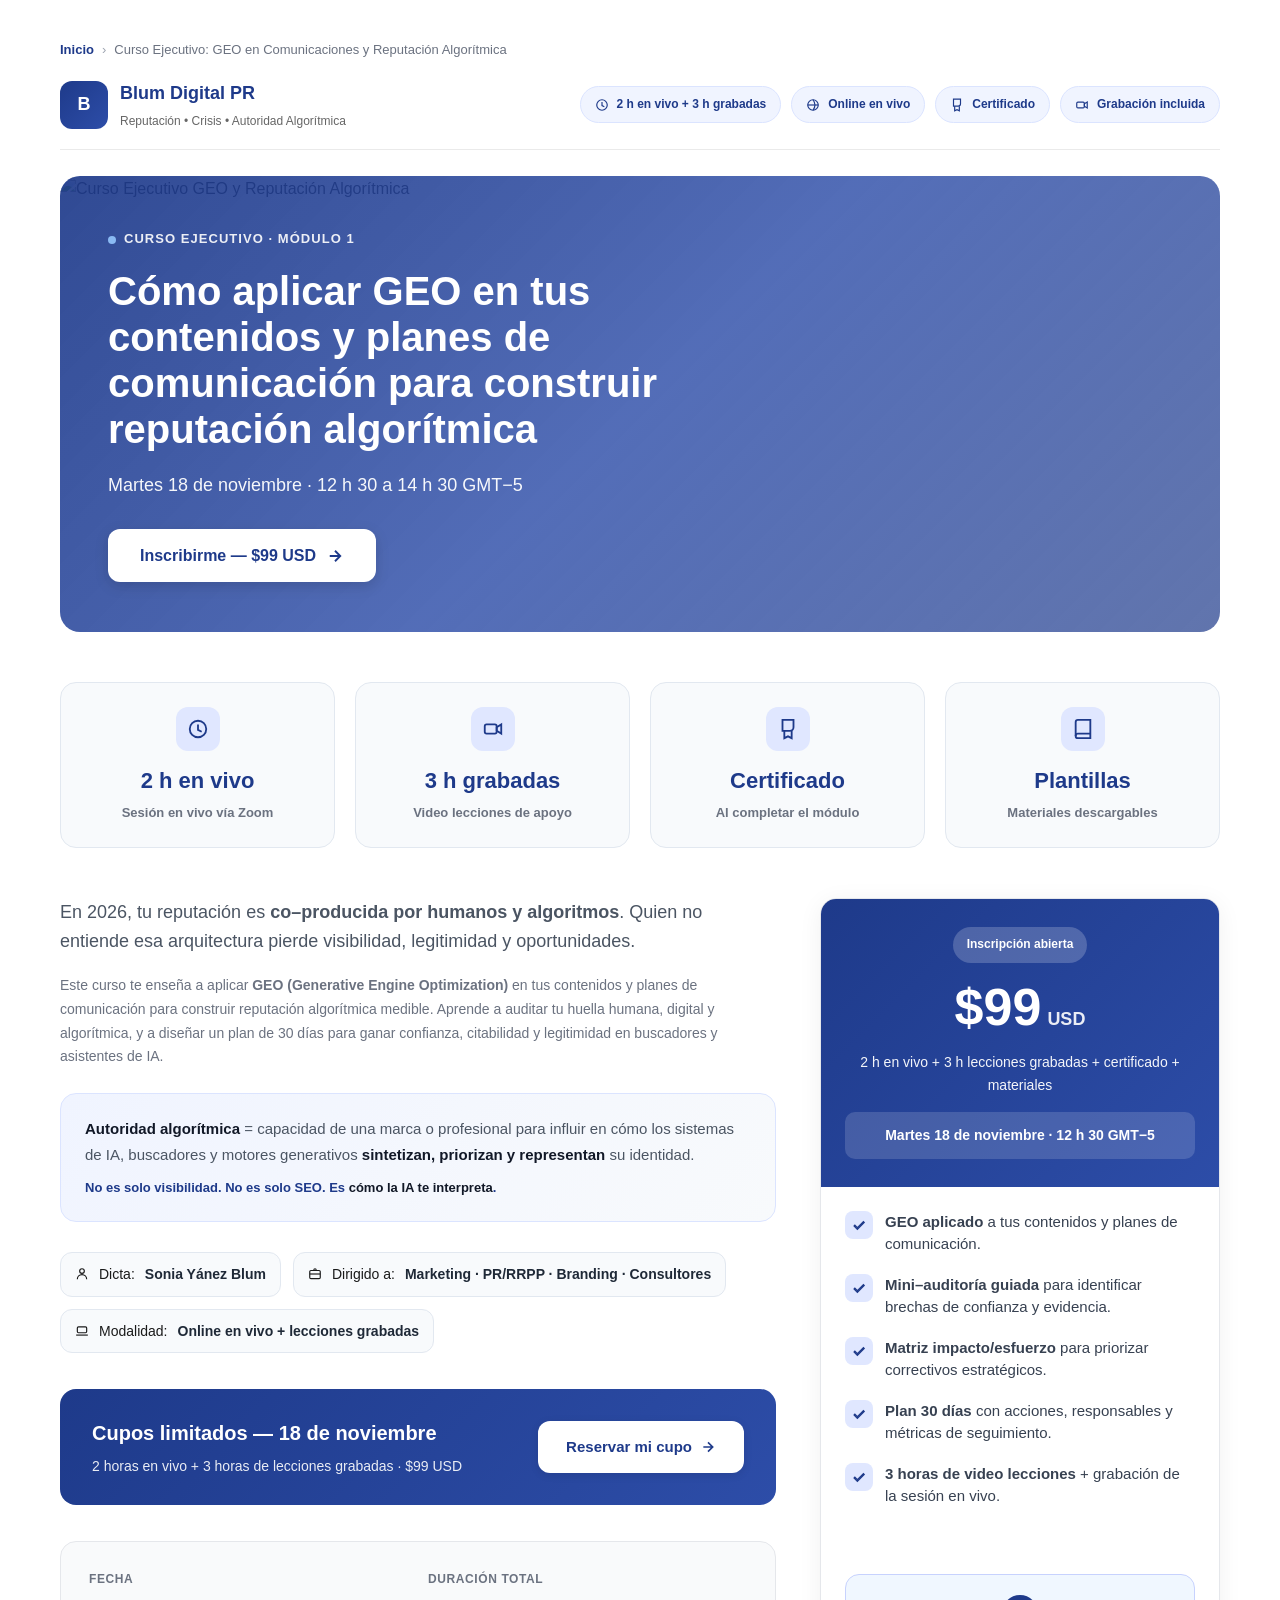
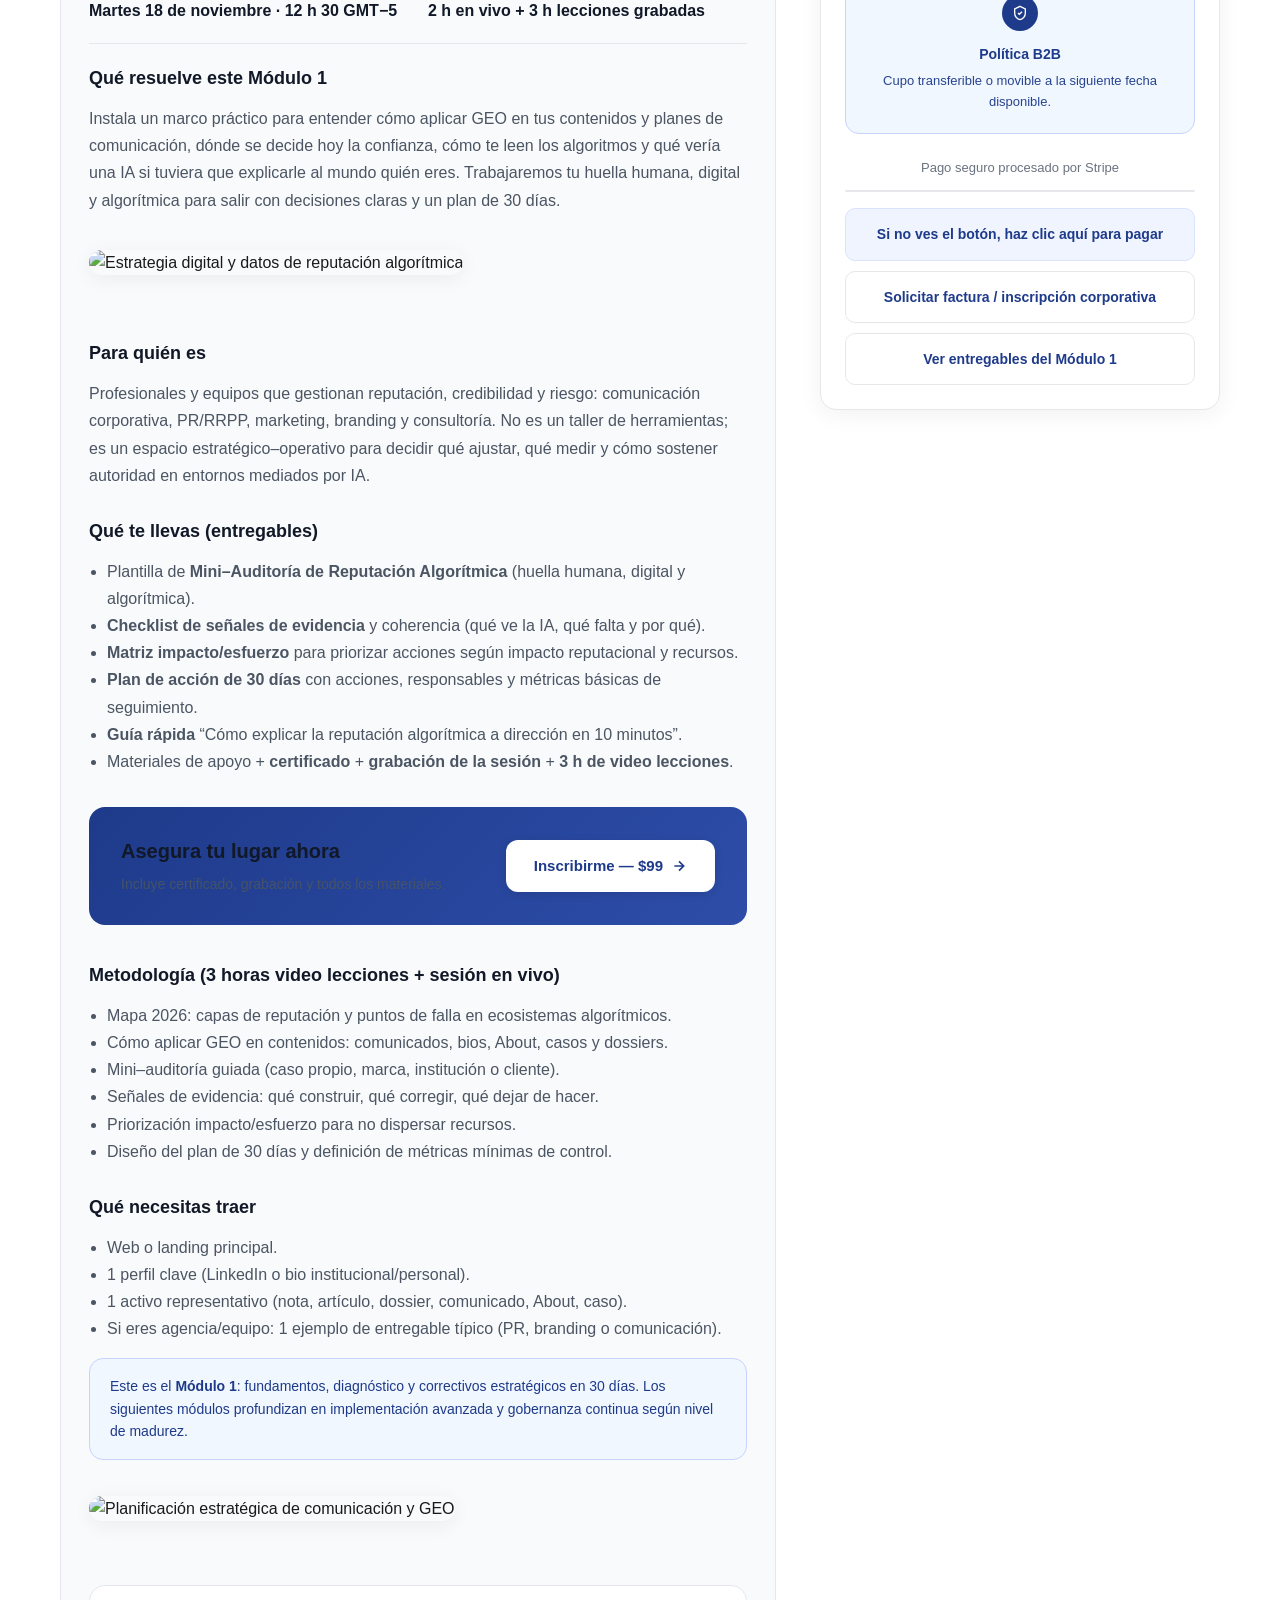
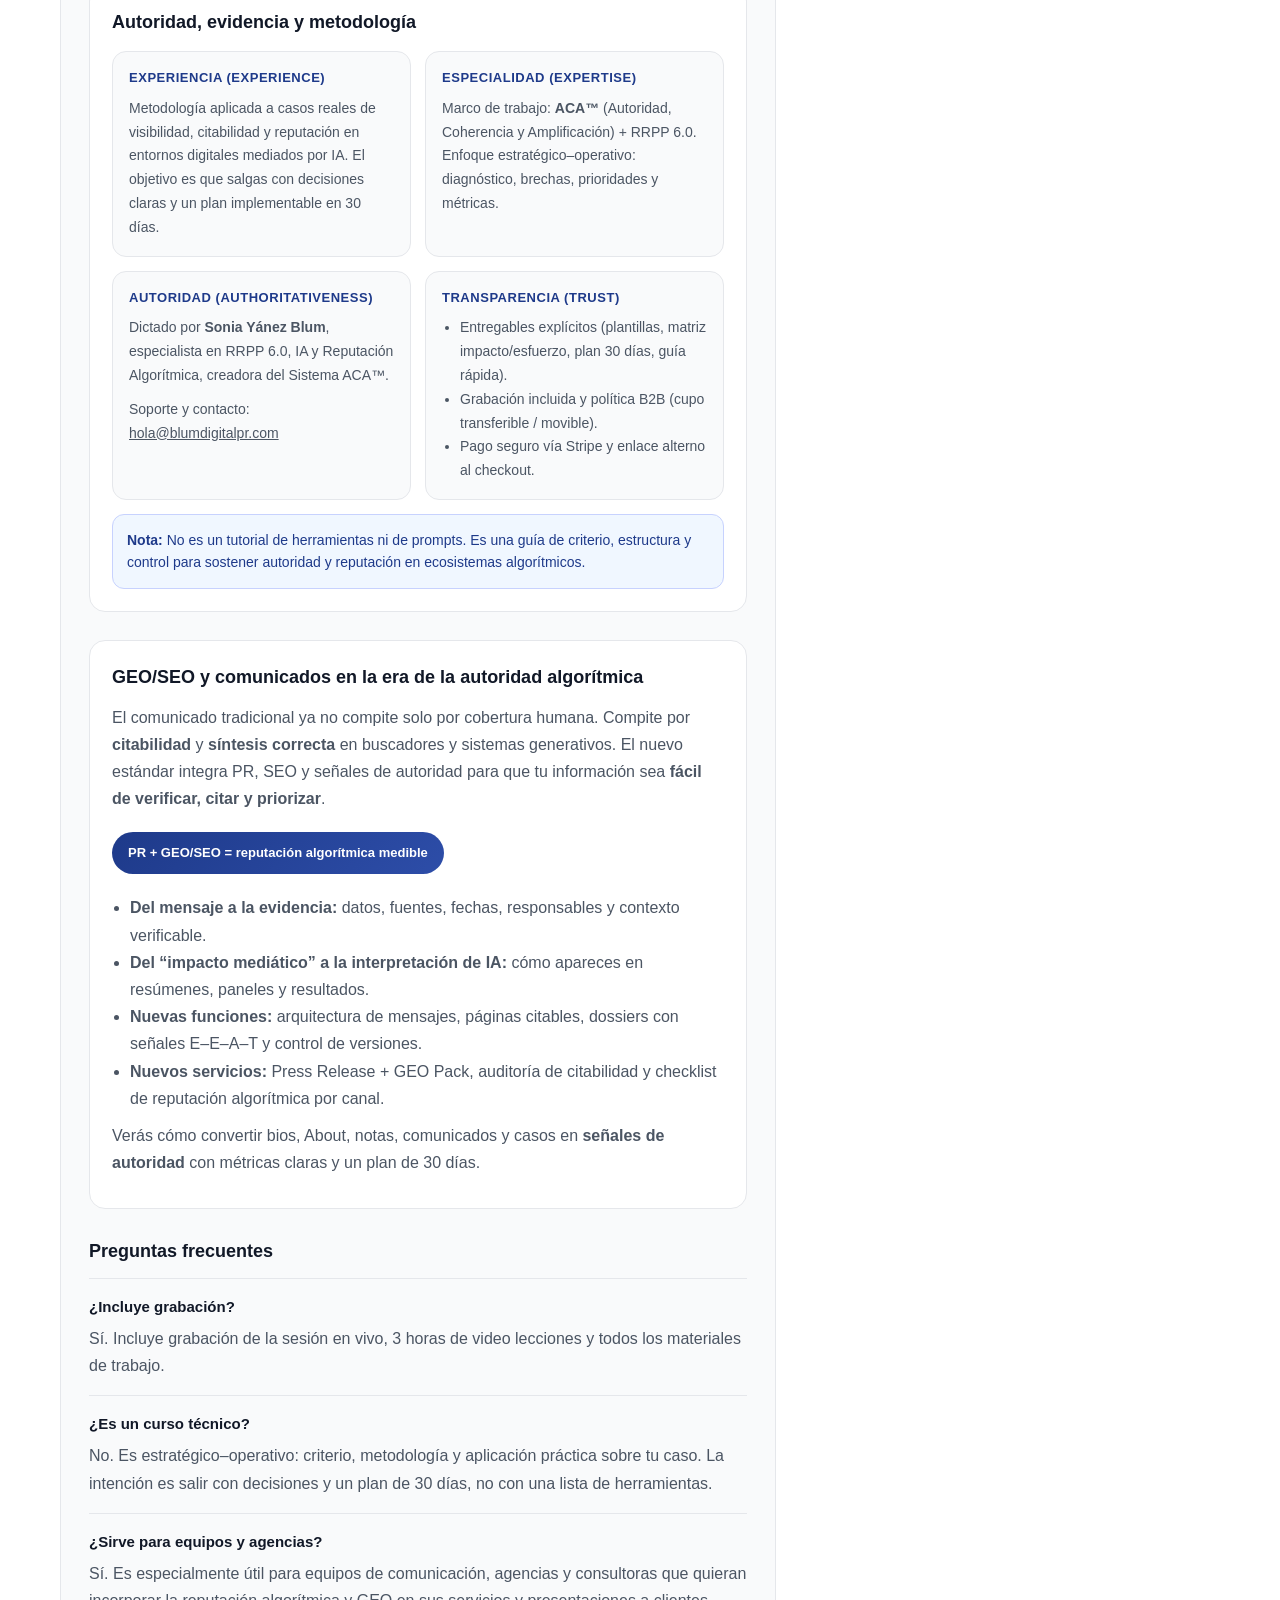
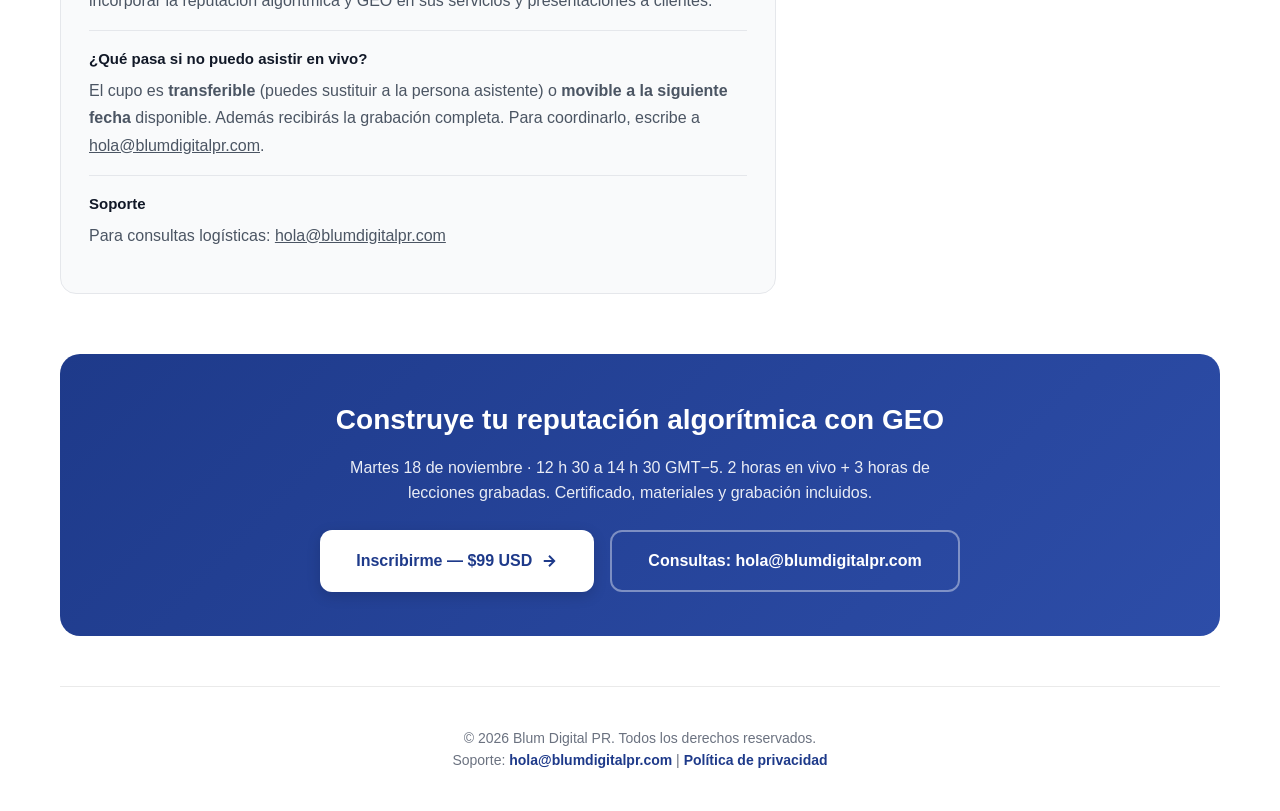
==== commit a406a562: "Actualizar fecha del curso a martes 18 de noviembre 2026 - Todas las referencias de fecha cambiadas " ====
--- a/index.html
+++ b/index.html
@@ -5,7 +5,7 @@
   <meta name="viewport" content="width=device-width, initial-scale=1.0" />
 
   <title>Curso Ejecutivo: GEO en Comunicaciones y Reputaci&oacute;n Algor&iacute;tmica &ndash; Blum Digital PR</title>
-  <meta name="description" content="Curso Ejecutivo: c&oacute;mo aplicar GEO en tus contenidos y planes de comunicaci&oacute;n para construir reputaci&oacute;n algor&iacute;tmica. 2 horas en vivo + 3 horas de lecciones grabadas. Mi&eacute;rcoles 2 de abril, 12h30 GMT-5." />
+  <meta name="description" content="Curso Ejecutivo: c&oacute;mo aplicar GEO en tus contenidos y planes de comunicaci&oacute;n para construir reputaci&oacute;n algor&iacute;tmica. 2 horas en vivo + 3 horas de lecciones grabadas. Martes 18 de noviembre, 12h30 GMT-5." />
 
   <!-- Canonical -->
   <link rel="canonical" href="https://blumdigitalpr.com/curso-reputacion_algoritmica/" />
@@ -13,7 +13,7 @@
   <!-- Open Graph -->
   <meta property="og:type" content="website" />
   <meta property="og:title" content="Curso Ejecutivo: GEO en Comunicaciones y Reputaci&oacute;n Algor&iacute;tmica" />
-  <meta property="og:description" content="Aprende a aplicar GEO en tus contenidos y planes de comunicaci&oacute;n para construir reputaci&oacute;n algor&iacute;tmica. 2 h en vivo + 3 h lecciones grabadas. 2 de abril." />
+  <meta property="og:description" content="Aprende a aplicar GEO en tus contenidos y planes de comunicaci&oacute;n para construir reputaci&oacute;n algor&iacute;tmica. 2 h en vivo + 3 h lecciones grabadas. 18 de noviembre." />
   <meta property="og:url" content="https://blumdigitalpr.com/curso-reputacion_algoritmica/" />
 
   <!-- Stripe Script -->
@@ -75,8 +75,8 @@
             "@type": "VirtualLocation",
             "url": "https://blumdigitalpr.com/curso-reputacion_algoritmica/"
           },
-          "startDate": "2026-04-02T12:30:00-05:00",
-          "endDate": "2026-04-02T14:30:00-05:00",
+          "startDate": "2026-11-18T12:30:00-05:00",
+          "endDate": "2026-11-18T14:30:00-05:00",
           "offers": {
             "@type": "Offer",
             "price": "99",
@@ -695,7 +695,7 @@
       <div class="hero-banner-content">
         <div class="kicker"><span class="dot"></span> Curso Ejecutivo &middot; M&oacute;dulo 1</div>
         <h1>C&oacute;mo aplicar GEO en tus contenidos y planes de comunicaci&oacute;n para construir reputaci&oacute;n algor&iacute;tmica</h1>
-        <p class="subtitle">Mi&eacute;rcoles 2 de abril &middot; 12 h 30 a 14 h 30 GMT&minus;5</p>
+        <p class="subtitle">Martes 18 de noviembre &middot; 12 h 30 a 14 h 30 GMT&minus;5</p>
         <a href="#inscripcion" class="hero-banner-cta">
           Inscribirme &mdash; $99 USD
           <svg viewBox="0 0 24 24" fill="none" stroke="currentColor" stroke-width="2.5"><path d="M5 12h14M12 5l7 7-7 7"/></svg>
@@ -783,7 +783,7 @@
         <!-- Inline CTA 1 -->
         <div class="inline-cta">
           <div class="cta-left">
-            <h3>Cupos limitados &mdash; 2 de abril</h3>
+            <h3>Cupos limitados &mdash; 18 de noviembre</h3>
             <p>2 horas en vivo + 3 horas de lecciones grabadas &middot; $99 USD</p>
           </div>
           <a href="#inscripcion" class="cta-btn">
@@ -796,7 +796,7 @@
           <div class="info-row">
             <div class="info-item">
               <h4>Fecha</h4>
-              <p>Mi&eacute;rcoles 2 de abril &middot; 12 h 30 GMT&minus;5</p>
+              <p>Martes 18 de noviembre &middot; 12 h 30 GMT&minus;5</p>
             </div>
             <div class="info-item">
               <h4>Duraci&oacute;n total</h4>
@@ -994,7 +994,7 @@
             <span class="currency">USD</span>
           </div>
           <p class="price-note">2 h en vivo + 3 h lecciones grabadas + certificado + materiales</p>
-          <div class="sidebar-date">Mi&eacute;rcoles 2 de abril &middot; 12 h 30 GMT&minus;5</div>
+          <div class="sidebar-date">Martes 18 de noviembre &middot; 12 h 30 GMT&minus;5</div>
         </div>
 
         <div class="aca-benefits">
@@ -1070,7 +1070,7 @@
           </a>
 
           <a
-            href="mailto:servicios@blumdigitalpr.com?subject=Inscripci%C3%B3n%20Curso%20Ejecutivo%20GEO%20y%20Reputaci%C3%B3n%20Algor%C3%ADtmica%20%7C%20Inscripci%C3%B3n%20corporativa%20o%20factura&body=Hola%20equipo%20Blum%2C%0A%0AQuisiera%20inscribir%20un%20equipo%20y%2Fo%20solicitar%20factura%20para%20el%20Curso%20Ejecutivo%20GEO%20y%20Reputaci%C3%B3n%20Algor%C3%ADtmica%20(M%C3%B3dulo%201)%20del%202%20de%20abril%20a%20las%2012h30%20GMT-5.%0A%0AOrganizaci%C3%B3n%3A%0AN%C3%BAmero%20de%20asistentes%3A%0APa%C3%ADs%20y%20datos%20de%20facturaci%C3%B3n%3A%0A%0AGracias."
+            href="mailto:servicios@blumdigitalpr.com?subject=Inscripci%C3%B3n%20Curso%20Ejecutivo%20GEO%20y%20Reputaci%C3%B3n%20Algor%C3%ADtmica%20%7C%20Inscripci%C3%B3n%20corporativa%20o%20factura&body=Hola%20equipo%20Blum%2C%0A%0AQuisiera%20inscribir%20un%20equipo%20y%2Fo%20solicitar%20factura%20para%20el%20Curso%20Ejecutivo%20GEO%20y%20Reputaci%C3%B3n%20Algor%C3%ADtmica%20(M%C3%B3dulo%201)%20del%2018%20de%20noviembre%20a%20las%2012h30%20GMT-5.%0A%0AOrganizaci%C3%B3n%3A%0AN%C3%BAmero%20de%20asistentes%3A%0APa%C3%ADs%20y%20datos%20de%20facturaci%C3%B3n%3A%0A%0AGracias."
             class="cta-secondary"
           >
             Solicitar factura / inscripci&oacute;n corporativa
@@ -1084,7 +1084,7 @@
     <!-- ════════ BOTTOM CTA ════════ -->
     <div class="bottom-cta-strip">
       <h2>Construye tu reputaci&oacute;n algor&iacute;tmica con GEO</h2>
-      <p>Mi&eacute;rcoles 2 de abril &middot; 12 h 30 a 14 h 30 GMT&minus;5. 2 horas en vivo + 3 horas de lecciones grabadas. Certificado, materiales y grabaci&oacute;n incluidos.</p>
+      <p>Martes 18 de noviembre &middot; 12 h 30 a 14 h 30 GMT&minus;5. 2 horas en vivo + 3 horas de lecciones grabadas. Certificado, materiales y grabaci&oacute;n incluidos.</p>
       <div class="cta-row">
         <a href="https://buy.stripe.com/7sYbJ2bNFgPA4FN1PZ2go09" target="_blank" rel="noopener" class="cta-primary-btn">
           Inscribirme &mdash; $99 USD
